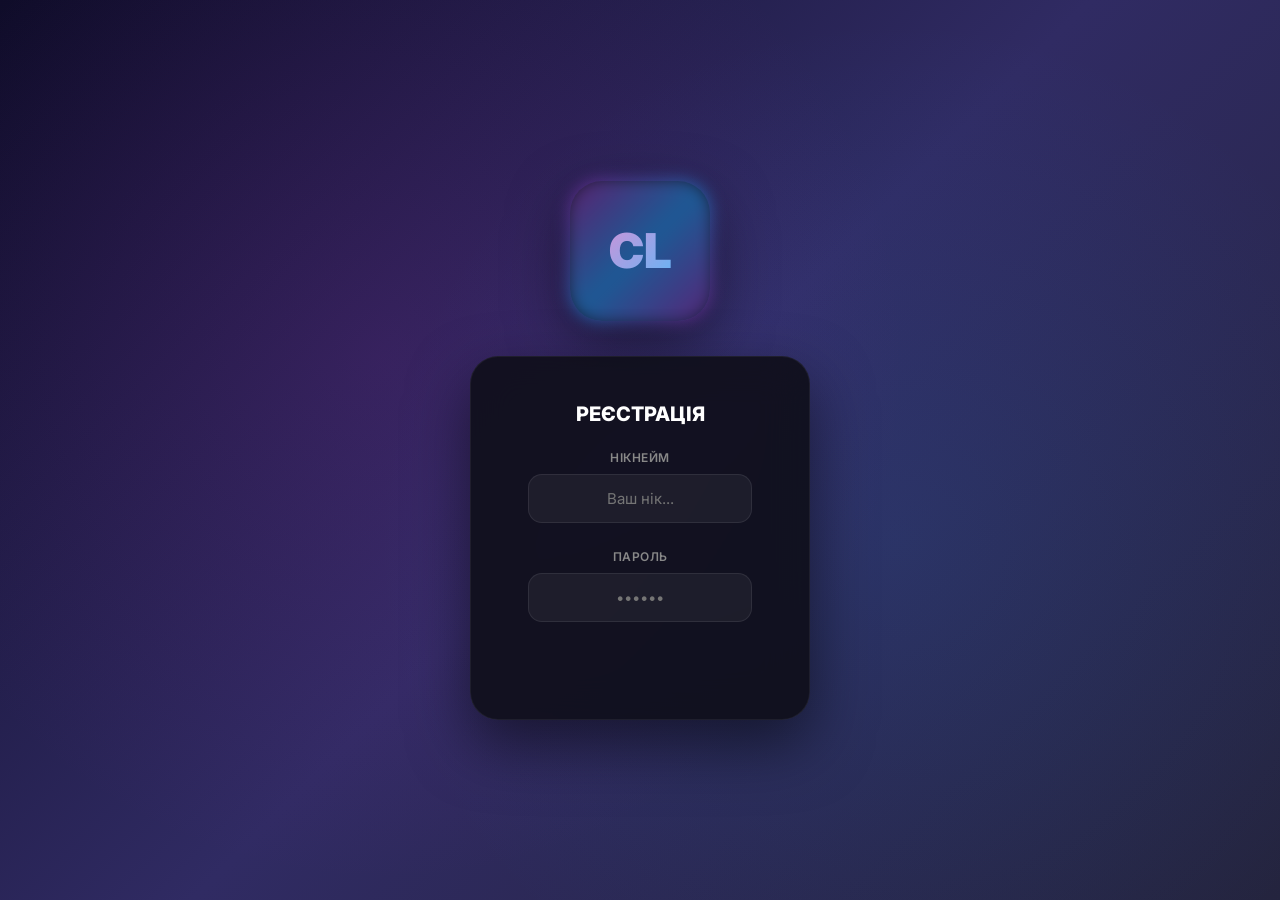
==== index.html @ ac78f421 "1.3.4" ====
<!DOCTYPE html>
<html lang="uk">
<head>
    <meta charset="UTF-8">
    <title>Container Logistics Inc - Full Edition</title>
    <style>
        @import url('https://fonts.googleapis.com/css2?family=Inter:wght@300;400;500;600;700;800;900&display=swap');
        *{box-sizing:border-box}
        body{margin:0;padding:0;font-family:'Inter','Segoe UI',sans-serif;height:100vh;display:flex;flex-direction:column;background:#08080c;color:white;overflow:hidden;user-select:none}
        .bg-layer{position:absolute;top:0;left:0;width:100%;height:100%;background:linear-gradient(rgba(0,0,0,.82),rgba(0,0,0,.88)),url('https://images.unsplash.com/photo-1578575437130-527eed3abbec?w=1920');background-size:cover;background-position:center;z-index:-1;transition:opacity .5s}
        .hidden{display:none!important}

        .login-wrapper{position:absolute;top:0;left:0;width:100%;height:100%;display:flex;flex-direction:column;align-items:center;justify-content:center;background:linear-gradient(135deg,#0f0c29,#302b63 50%,#24243e);z-index:1000}
        .login-wrapper::before{content:'';position:absolute;top:0;left:0;width:100%;height:100%;background:radial-gradient(circle at 30% 40%,rgba(156,39,176,.15),transparent 50%),radial-gradient(circle at 70% 60%,rgba(33,150,243,.1),transparent 50%)}
        .logo-container{width:140px;height:140px;background:linear-gradient(135deg,#1a1a2e,#16213e);border-radius:32px;display:flex;align-items:center;justify-content:center;margin-bottom:35px;box-shadow:0 20px 60px rgba(0,0,0,.5);position:relative;z-index:1}
        .logo-container::after{content:'';position:absolute;inset:-2px;border-radius:34px;background:linear-gradient(135deg,#9C27B0,#2196F3,#9C27B0);z-index:-1;opacity:.5;filter:blur(8px)}
        .logo-text{font-size:48px;font-weight:900;background:linear-gradient(135deg,#CE93D8,#64B5F6);-webkit-background-clip:text;-webkit-text-fill-color:transparent}
        .login-card{background:rgba(15,15,25,.9);padding:45px;border-radius:28px;width:340px;text-align:center;position:relative;z-index:1;box-shadow:0 25px 60px rgba(0,0,0,.5);border:1px solid rgba(255,255,255,.06);backdrop-filter:blur(20px)}
        .login-card label{font-size:12px;color:#888;letter-spacing:.5px;font-weight:600;text-transform:uppercase}
        .login-card input{width:90%;padding:14px 18px;margin:8px 0 22px 0;border-radius:14px;border:1px solid rgba(255,255,255,.08);text-align:center;font-size:15px;background:rgba(255,255,255,.05);color:white;transition:.3s;font-family:'Inter'}
        .login-card input:focus{outline:none;border-color:#9C27B0;background:rgba(156,39,176,.05)}
        .login-error{color:#EF5350;font-size:12px;min-height:20px;margin-bottom:10px;font-weight:500}
        .login-mode-toggle{color:#888;font-size:12px;margin-top:15px;cursor:pointer;transition:.3s}
        .login-mode-toggle:hover{color:#CE93D8}
        .btn{padding:14px 35px;border-radius:14px;border:none;font-size:15px;font-weight:700;cursor:pointer;transition:.3s;color:white;font-family:'Inter';letter-spacing:.5px}
        .btn-green{background:linear-gradient(135deg,#4CAF50,#2E7D32);box-shadow:0 8px 25px rgba(76,175,80,.3)}
        .btn-green:hover{transform:translateY(-2px);box-shadow:0 12px 35px rgba(76,175,80,.4)}
        .btn-purple{background:linear-gradient(135deg,#9C27B0,#7B1FA2);box-shadow:0 8px 25px rgba(156,39,176,.3)}
        .btn-purple:hover{transform:translateY(-2px)}

        #game-ui{display:none;width:100%;height:100%;flex-direction:column;position:relative;z-index:10}
        .header-stats{height:72px;display:flex;justify-content:space-between;align-items:center;padding:0 35px;background:rgba(10,10,18,.98);border-bottom:1px solid rgba(255,255,255,.06);box-shadow:0 4px 30px rgba(0,0,0,.4);flex-shrink:0;backdrop-filter:blur(20px)}
        .user-info{display:flex;align-items:center;gap:15px}
        .user-avatar-mini{width:40px;height:40px;border-radius:12px;background:linear-gradient(135deg,#9C27B0,#7B1FA2);display:flex;align-items:center;justify-content:center;font-size:18px;font-weight:800;border:2px solid rgba(156,39,176,.3);overflow:hidden}
        .user-avatar-mini img{width:100%;height:100%;object-fit:cover}
        .user-details{display:flex;flex-direction:column}
        .user-name{font-size:16px;font-weight:700;letter-spacing:.3px}
        .user-meta{font-size:11px;color:#666;display:flex;gap:10px;margin-top:2px}
        .user-meta span{display:flex;align-items:center;gap:3px}
        .balance-box{display:flex;align-items:center;gap:20px}
        .income-badge{background:rgba(76,175,80,.1);border:1px solid rgba(76,175,80,.2);padding:6px 14px;border-radius:10px;font-size:12px;color:#4CAF50;font-weight:600}
        .balance-main{text-align:right}
        .balance-amount{font-size:24px;font-weight:800;background:linear-gradient(135deg,#CE93D8,#9C27B0);-webkit-background-clip:text;-webkit-text-fill-color:transparent}
        .balance-sub{font-size:10px;color:#555;margin-top:2px;letter-spacing:.5px}

        .nav-tabs{display:flex;justify-content:center;gap:8px;padding:12px 20px;flex-shrink:0;background:rgba(10,10,18,.6);border-bottom:1px solid rgba(255,255,255,.03)}
        .nav-btn{background:rgba(255,255,255,.03);padding:10px 28px;border-radius:12px;cursor:pointer;transition:.3s;border:1px solid rgba(255,255,255,.04);color:#666;font-size:13px;font-weight:600;letter-spacing:.3px}
        .nav-btn:hover{background:rgba(255,255,255,.06);color:#aaa;border-color:rgba(255,255,255,.08)}
        .nav-btn.active{background:linear-gradient(135deg,rgba(156,39,176,.2),rgba(156,39,176,.1));color:#CE93D8;border-color:rgba(156,39,176,.3);box-shadow:0 0 20px rgba(156,39,176,.1)}

        .tab-content{flex:1;display:none;flex-direction:column;align-items:center;overflow-y:auto;padding-bottom:30px;width:100%}
        .tab-content.active{display:flex!important}
        .tab-content::-webkit-scrollbar{width:5px}
        .tab-content::-webkit-scrollbar-thumb{background:rgba(255,255,255,.1);border-radius:3px}

        /* ROULETTE */
        .roulette-section{display:flex;flex-direction:column;align-items:center;margin:20px 0 15px 0;width:100%}
        .roulette-frame{position:relative;width:920px}
        .roulette-pointer{position:absolute;top:-3px;left:50%;transform:translateX(-50%);z-index:30;filter:drop-shadow(0 4px 12px rgba(156,39,176,.5))}
        .roulette-viewport{width:920px;height:260px;background:linear-gradient(180deg,#0a0a12,#12121c 50%,#0a0a12);border:2px solid rgba(255,255,255,.06);border-radius:20px;position:relative;overflow:hidden;box-shadow:inset 0 0 100px rgba(0,0,0,.8),0 15px 50px rgba(0,0,0,.4)}
        .roulette-viewport::before,.roulette-viewport::after{content:'';position:absolute;top:0;bottom:0;width:140px;z-index:15;pointer-events:none}
        .roulette-viewport::before{left:0;background:linear-gradient(to right,#0a0a12,transparent)}
        .roulette-viewport::after{right:0;background:linear-gradient(to left,#0a0a12,transparent)}
        .roulette-center-line{position:absolute;left:50%;top:0;bottom:0;width:2px;background:linear-gradient(180deg,transparent,rgba(156,39,176,.5) 20%,rgba(156,39,176,.5) 80%,transparent);z-index:12;transform:translateX(-50%)}
        .roulette-track{display:flex;height:100%;align-items:center;position:absolute;left:0;will-change:transform}

        .car-card{width:180px;height:220px;margin:0 6px;border-radius:14px;display:flex;flex-direction:column;align-items:center;justify-content:space-between;flex-shrink:0;padding:12px;position:relative;overflow:hidden}
        .car-card.rarity-yellow{background:linear-gradient(180deg,#1e1c14,#14130e);border:1.5px solid rgba(255,215,0,.2)}
        .car-card.rarity-green{background:linear-gradient(180deg,#141e14,#0e140e);border:1.5px solid rgba(76,175,80,.2)}
        .car-card.rarity-blue{background:linear-gradient(180deg,#14141e,#0e0e1a);border:1.5px solid rgba(33,150,243,.2)}
        .car-card.rarity-red{background:linear-gradient(180deg,#1e1414,#1a0e0e);border:1.5px solid rgba(244,67,54,.2)}
        .car-card::before{content:'';position:absolute;top:0;left:0;right:0;height:2px}
        .car-card.rarity-yellow::before{background:linear-gradient(to right,transparent,#FFD700,transparent)}
        .car-card.rarity-green::before{background:linear-gradient(to right,transparent,#4CAF50,transparent)}
        .car-card.rarity-blue::before{background:linear-gradient(to right,transparent,#2196F3,transparent)}
        .car-card.rarity-red::before{background:linear-gradient(to right,transparent,#F44336,transparent)}
        .car-card img{width:100%;height:110px;object-fit:cover;border-radius:10px;background:#000;position:relative;z-index:2}
        .car-name{font-size:12px;font-weight:600;margin-top:6px;color:#bbb;text-align:center;z-index:2;line-height:1.2}
        .car-rarity-label{font-size:9px;text-transform:uppercase;letter-spacing:2px;font-weight:700;z-index:2}
        .car-rarity-label.yellow{color:#FFD700}.car-rarity-label.green{color:#4CAF50}.car-rarity-label.blue{color:#2196F3}.car-rarity-label.red{color:#F44336}
        .car-price{font-size:15px;font-weight:700;z-index:2}
        .car-price.yellow{color:#FFD700}.car-price.green{color:#4CAF50}.car-price.blue{color:#2196F3}.car-price.red{color:#F44336}
        @keyframes winPulse{0%,100%{box-shadow:0 0 0 rgba(156,39,176,0)}50%{box-shadow:0 0 50px rgba(156,39,176,.5)}}
        @keyframes winScale{0%,100%{transform:scale(1)}50%{transform:scale(1.06)}}
        .car-card.winner{animation:winPulse 1s ease infinite,winScale 1s ease infinite;z-index:20}
        #win-message{font-size:20px;font-weight:700;height:35px;margin-top:15px;text-align:center;letter-spacing:.3px}
        @keyframes winText{0%{opacity:0;transform:translateY(10px) scale(.9)}100%{opacity:1;transform:translateY(0) scale(1)}}
        .win-animated{animation:winText .5s ease forwards}

        .container-grid{display:grid;grid-template-columns:repeat(4,1fr);gap:16px;max-width:900px;padding:0 20px}
        .container-item{background:rgba(20,20,28,.8);padding:20px 15px;border-radius:16px;text-align:center;cursor:pointer;transition:.3s;position:relative;border:1px solid rgba(255,255,255,.04)}
        .container-item:hover{transform:translateY(-5px);background:rgba(30,30,40,.9);border-color:rgba(255,255,255,.08);box-shadow:0 15px 40px rgba(0,0,0,.3)}
        .container-item .c-icon{font-size:44px;margin-bottom:8px}
        .container-item .c-tier{font-size:13px;font-weight:700;letter-spacing:1px}
        .container-price{font-size:17px;font-weight:800;color:#CE93D8;margin-top:8px}
        .locked-overlay{position:absolute;top:0;left:0;width:100%;height:100%;background:rgba(0,0,0,.75);border-radius:16px;backdrop-filter:blur(3px);display:flex;flex-direction:column;align-items:center;justify-content:center;color:#888;font-size:11px;gap:5px;font-weight:600;text-align:center;padding:10px}

        /* MONOPOLY */
        #tab-monopoly{background:linear-gradient(180deg,#08080c,#0a0a10);padding-top:25px}
        .monopoly-header{text-align:center;margin-bottom:25px}
        .monopoly-header h1{font-size:32px;margin:0;font-weight:900;background:linear-gradient(135deg,#FFD700,#FFA726,#FF7043);-webkit-background-clip:text;-webkit-text-fill-color:transparent}
        .monopoly-header p{color:#555;font-size:13px;margin-top:5px}
        .monopoly-tabs{display:flex;gap:10px;margin-bottom:25px;justify-content:center}
        .monopoly-tab-btn{padding:11px 30px;border-radius:12px;border:1px solid rgba(255,255,255,.06);background:rgba(255,255,255,.03);color:#666;font-size:14px;font-weight:600;cursor:pointer;transition:.3s}
        .monopoly-tab-btn:hover{border-color:rgba(156,39,176,.3);color:#aaa}
        .monopoly-tab-btn.active{background:linear-gradient(135deg,rgba(156,39,176,.15),rgba(156,39,176,.08));border-color:rgba(156,39,176,.3);color:#CE93D8}
        .monopoly-section{display:none;width:100%;max-width:1100px}
        .monopoly-section.active{display:block}
        .my-biz-empty{text-align:center;padding:60px 20px;color:#444}
        .my-biz-empty-icon{font-size:70px;margin-bottom:15px;opacity:.2}
        .biz-total-income{text-align:center;background:rgba(76,175,80,.06);border:1px solid rgba(76,175,80,.12);border-radius:14px;padding:14px;margin:0 auto 20px auto;max-width:450px}
        .biz-total-income-label{font-size:11px;color:#666;margin-bottom:4px;letter-spacing:.5px}
        .biz-total-income-value{font-size:22px;font-weight:800;color:#4CAF50}
        .my-biz-grid{display:grid;grid-template-columns:repeat(auto-fill,minmax(300px,1fr));gap:16px;padding:0 20px}
        .my-biz-card{background:rgba(18,18,26,.8);border:1px solid rgba(255,255,255,.05);border-radius:18px;overflow:hidden;cursor:pointer;transition:.3s}
        .my-biz-card:hover{border-color:rgba(156,39,176,.25);transform:translateY(-3px)}
        .my-biz-card-header{display:flex;align-items:center;gap:14px;padding:18px;border-bottom:1px solid rgba(255,255,255,.04)}
        .my-biz-avatar{width:52px;height:52px;border-radius:14px;display:flex;align-items:center;justify-content:center;font-size:26px;flex-shrink:0}
        .my-biz-name{font-size:16px;font-weight:700}
        .my-biz-category{font-size:11px;color:#666;margin-top:2px}
        .my-biz-card-body{padding:14px 18px}
        .my-biz-stat-row{display:flex;justify-content:space-between;margin-bottom:7px;font-size:12px}
        .my-biz-stat-label{color:#555}
        .my-biz-stat-value{color:#4CAF50;font-weight:600}
        .my-biz-stat-value.gold{color:#FFD700}
        .my-biz-income-bar{width:100%;height:3px;background:rgba(255,255,255,.04);border-radius:2px;margin-top:10px;overflow:hidden}
        .my-biz-income-fill{height:100%;background:linear-gradient(to right,#4CAF50,#81C784);border-radius:2px;transition:width 1s linear;width:0%}
        .biz-catalog-grid{display:grid;grid-template-columns:repeat(3,1fr);gap:16px;padding:0 20px}
        .biz-catalog-card{background:rgba(18,18,26,.8);border:1px solid rgba(255,255,255,.05);border-radius:18px;padding:22px;text-align:center;transition:.3s;position:relative;overflow:hidden}
        .biz-catalog-card:hover{border-color:rgba(255,255,255,.1);transform:translateY(-3px)}
        .biz-catalog-card.locked{opacity:.45}
        .biz-catalog-icon{font-size:44px;margin-bottom:12px}
        .biz-catalog-name{font-size:18px;font-weight:700;margin-bottom:4px}
        .biz-catalog-desc{font-size:11px;color:#666;margin-bottom:14px;min-height:30px}
        .biz-catalog-stats{background:rgba(0,0,0,.25);border-radius:12px;padding:10px;margin-bottom:14px}
        .biz-catalog-stat{display:flex;justify-content:space-between;font-size:12px;margin-bottom:4px}
        .biz-catalog-stat:last-child{margin-bottom:0}
        .biz-catalog-stat-label{color:#555}
        .biz-catalog-stat-value{color:#4CAF50;font-weight:600}
        .biz-catalog-stat-value.req{color:#FFD700}
        .biz-catalog-buy-btn{width:100%;padding:11px;border-radius:12px;border:none;font-size:14px;font-weight:700;cursor:pointer;background:linear-gradient(135deg,rgba(156,39,176,.8),rgba(123,31,162,.8));color:white;transition:.3s;font-family:'Inter'}
        .biz-catalog-buy-btn:hover{box-shadow:0 8px 25px rgba(156,39,176,.3)}
        .biz-catalog-buy-btn:disabled{background:rgba(255,255,255,.05);color:#555;cursor:not-allowed;box-shadow:none}
        .biz-catalog-badge{position:absolute;top:14px;right:14px;padding:3px 9px;border-radius:7px;font-size:10px;font-weight:700}
        .biz-catalog-badge.lock{background:rgba(244,67,54,.15);color:#EF5350}
        .biz-catalog-badge.owned{background:rgba(76,175,80,.15);color:#66BB6A}
        .biz-catalog-lvl-badge{position:absolute;top:14px;left:14px;background:rgba(156,39,176,.15);color:#CE93D8;padding:3px 9px;border-radius:7px;font-size:10px;font-weight:700}

        /* MODALS */
        .modal-overlay{position:fixed;top:0;left:0;width:100%;height:100%;background:rgba(0,0,0,.88);z-index:9998;display:none;justify-content:center;align-items:center;backdrop-filter:blur(12px)}
        .modal-overlay.open{display:flex!important}
        .modal-panel{background:#111118;width:550px;max-height:88vh;border-radius:24px;border:1px solid rgba(255,255,255,.06);overflow-y:auto;box-shadow:0 30px 80px rgba(0,0,0,.6);animation:slideIn .3s ease}
        @keyframes slideIn{from{transform:translateY(30px) scale(.96);opacity:0}to{transform:translateY(0) scale(1);opacity:1}}
        .modal-banner{height:110px;display:flex;align-items:center;justify-content:center;position:relative;overflow:hidden}
        .modal-banner-icon{font-size:50px;position:relative;z-index:2}
        .modal-close{position:absolute;top:14px;right:14px;width:34px;height:34px;background:rgba(255,255,255,.08);border:none;border-radius:10px;color:#888;font-size:16px;cursor:pointer;z-index:3;display:flex;align-items:center;justify-content:center;transition:.2s}
        .modal-close:hover{background:#EF5350;color:white}
        .modal-body{padding:22px 28px}
        .modal-title{font-size:24px;font-weight:800;margin-bottom:4px}
        .modal-subtitle{font-size:12px;color:#666;margin-bottom:18px}
        .modal-divider{height:1px;background:rgba(255,255,255,.04);margin:18px 0}
        .modal-stats-grid{display:grid;grid-template-columns:1fr 1fr;gap:10px;margin-bottom:18px}
        .modal-stat{background:rgba(255,255,255,.03);padding:14px;border-radius:12px;text-align:center}
        .modal-stat-label{font-size:10px;color:#555;text-transform:uppercase;letter-spacing:1px;margin-bottom:4px}
        .modal-stat-value{font-size:18px;font-weight:800}
        .modal-stat-value.green{color:#4CAF50}
        .modal-stat-value.gold{color:#FFD700}
        .modal-upgrade-title{font-size:13px;color:#777;margin-bottom:10px;font-weight:700}
        .modal-upgrade-btn{width:100%;padding:12px 14px;border-radius:11px;border:1px solid rgba(255,255,255,.05);background:rgba(255,255,255,.03);color:white;font-size:13px;cursor:pointer;transition:.2s;margin-bottom:8px;display:flex;justify-content:space-between;align-items:center;font-family:'Inter'}
        .modal-upgrade-btn:hover{background:rgba(255,255,255,.06);border-color:rgba(76,175,80,.3)}
        .modal-upgrade-btn:disabled{opacity:.35;cursor:not-allowed}
        .modal-upgrade-btn:disabled:hover{background:rgba(255,255,255,.03);border-color:rgba(255,255,255,.05)}
        .upgrade-label{display:flex;align-items:center;gap:8px;font-weight:500}
        .upgrade-price{color:#4CAF50;font-weight:700}
        .modal-action-btn{width:100%;padding:14px;border-radius:13px;border:none;font-size:16px;font-weight:700;cursor:pointer;transition:.3s;margin-top:12px;font-family:'Inter'}
        .modal-action-btn:hover{transform:scale(1.02)}
        .modal-action-btn:disabled{background:rgba(255,255,255,.05)!important;color:#444;cursor:not-allowed;transform:none}
        .modal-action-btn.green{background:linear-gradient(135deg,#4CAF50,#2E7D32);color:white}
        .modal-action-btn.red{background:rgba(244,67,54,.1);color:#EF5350;border:1px solid rgba(244,67,54,.15);margin-top:8px;font-size:13px;padding:11px}

        /* CITY */
        #tab-city{background:#050508;padding:0;overflow:hidden;position:relative}
        .city-hud{position:absolute;top:0;left:0;right:0;z-index:100;background:linear-gradient(180deg,rgba(5,5,8,.95),rgba(5,5,8,.7) 70%,transparent);padding:14px 25px 35px 25px;display:flex;justify-content:space-between;align-items:flex-start;pointer-events:none}
        .city-hud>*{pointer-events:auto}
        .city-hud-left h2{margin:0;font-size:20px;font-weight:800}
        .city-hud-left h2 span{background:linear-gradient(135deg,#FFD700,#FFA726);-webkit-background-clip:text;-webkit-text-fill-color:transparent}
        .city-hud-left p{margin:3px 0 0 0;font-size:11px;color:#555}
        .city-hud-right{display:flex;gap:10px}
        .city-hud-stat{background:rgba(255,255,255,.05);padding:8px 14px;border-radius:10px;text-align:center;min-width:75px;border:1px solid rgba(255,255,255,.04)}
        .city-hud-stat-label{font-size:9px;color:#666;font-weight:600;letter-spacing:.5px}
        .city-hud-stat-value{font-size:15px;font-weight:800;margin-top:2px}
        .city-hud-stat-value.pop{color:#42A5F5}
        .city-hud-stat-value.happy{color:#FFD700}
        .city-hud-stat-value.tax{color:#4CAF50}
        .city-hud-stat-value.stars{color:#FFA726}

        .city-map-wrapper{width:100%;height:100%;overflow:auto;cursor:grab;position:relative}
        .city-map-wrapper:active{cursor:grabbing}
        .city-map{width:3200px;height:2400px;position:relative;background:#1a3d12;background-image:radial-gradient(circle at 20% 30%,rgba(30,80,20,.5),transparent 40%),radial-gradient(circle at 70% 60%,rgba(20,60,15,.4),transparent 35%),linear-gradient(rgba(255,255,255,.015) 1px,transparent 1px),linear-gradient(90deg,rgba(255,255,255,.015) 1px,transparent 1px);background-size:100%,100%,50px 50px,50px 50px}

        .road-h{position:absolute;background:#2a2a2a;border-top:1px dashed rgba(255,200,0,.3);border-bottom:1px dashed rgba(255,200,0,.3)}
        .road-v{position:absolute;background:#2a2a2a;border-left:1px dashed rgba(255,200,0,.3);border-right:1px dashed rgba(255,200,0,.3)}
        .water{position:absolute;background:linear-gradient(135deg,#0D47A1,#1565C0,#1976D2);border-radius:15px;opacity:.7;animation:waterA 5s ease-in-out infinite}
        @keyframes waterA{0%,100%{opacity:.6}50%{opacity:.8}}
        .park{position:absolute;background:linear-gradient(135deg,#1B5E20,#2E7D32);border-radius:12px;border:1px solid rgba(56,142,60,.3);display:flex;align-items:center;justify-content:center;font-size:28px}
        .quarter{position:absolute;border:2px dashed rgba(255,255,255,.08);border-radius:20px;pointer-events:none}
        .quarter-label{position:absolute;top:8px;left:12px;font-size:10px;font-weight:700;color:rgba(255,255,255,.15);letter-spacing:1px;text-transform:uppercase}

        .building{position:absolute;border-radius:8px;cursor:pointer;transition:.25s;display:flex;flex-direction:column;align-items:center;justify-content:center;box-shadow:0 4px 20px rgba(0,0,0,.5);overflow:hidden}
        .building:hover{transform:scale(1.1);z-index:50;filter:brightness(1.25)}
        .building-icon{font-size:24px;z-index:2;filter:drop-shadow(0 2px 4px rgba(0,0,0,.5))}
        .building-name{font-size:7px;color:rgba(255,255,255,.9);text-align:center;margin-top:1px;z-index:2;text-shadow:0 1px 4px rgba(0,0,0,.9);font-weight:600;max-width:90%;overflow:hidden}
        .building-status{position:absolute;top:3px;right:3px;width:8px;height:8px;border-radius:50%;z-index:3}
        .building-status.owned{background:#4CAF50;box-shadow:0 0 8px #4CAF50}
        .building-status.rented{background:#FFA726;box-shadow:0 0 8px #FFA726}
        .building-status.available{background:#555}
        .building-status.locked{background:#EF5350}
        .building-level-badge{position:absolute;bottom:2px;right:2px;background:rgba(0,0,0,.7);color:#FFD700;font-size:7px;padding:1px 4px;border-radius:3px;z-index:3;font-weight:700}
        .building-income-float{position:absolute;top:-4px;left:50%;transform:translateX(-50%);color:#4CAF50;font-size:8px;font-weight:800;z-index:3;animation:floatUp 2.5s ease-in-out infinite}
        @keyframes floatUp{0%,100%{opacity:.4;transform:translateX(-50%) translateY(0)}50%{opacity:1;transform:translateX(-50%) translateY(-10px)}}

        .b-residential{background:linear-gradient(180deg,#3F51B5,#303F9F);border:1.5px solid rgba(63,81,181,.4)}
        .b-commercial{background:linear-gradient(180deg,#E64A19,#BF360C);border:1.5px solid rgba(230,74,25,.4)}
        .b-industrial{background:linear-gradient(180deg,#546E7A,#37474F);border:1.5px solid rgba(84,110,122,.4)}
        .b-entertainment{background:linear-gradient(180deg,#8E24AA,#6A1B9A);border:1.5px solid rgba(142,36,170,.4)}
        .b-government{background:linear-gradient(180deg,#00897B,#00695C);border:1.5px solid rgba(0,137,123,.4)}
        .b-special{background:linear-gradient(180deg,#F57C00,#E65100);border:1.5px solid rgba(245,124,0,.4)}
        .b-education{background:linear-gradient(180deg,#1E88E5,#1565C0);border:1.5px solid rgba(30,136,229,.4)}
        .b-medical{background:linear-gradient(180deg,#E53935,#C62828);border:1.5px solid rgba(229,57,53,.4)}
        .b-office{background:linear-gradient(180deg,#5C6BC0,#3949AB);border:1.5px solid rgba(92,107,192,.4)}

        .bm-header{padding:22px;display:flex;align-items:center;gap:18px;border-bottom:1px solid rgba(255,255,255,.04);position:relative}
        .bm-header-icon{width:62px;height:62px;border-radius:16px;display:flex;align-items:center;justify-content:center;font-size:32px;flex-shrink:0}
        .bm-header-name{font-size:20px;font-weight:800}
        .bm-header-type{font-size:11px;color:#666;margin-top:2px}
        .bm-header-status{font-size:11px;margin-top:5px;padding:3px 10px;border-radius:7px;display:inline-block;font-weight:600}
        .bm-body{padding:18px 22px}
        .bm-desc{font-size:12px;color:#888;margin-bottom:18px;line-height:1.6}
        .bm-stats{display:grid;grid-template-columns:1fr 1fr 1fr;gap:8px;margin-bottom:18px}
        .bm-stat{background:rgba(255,255,255,.03);padding:11px;border-radius:10px;text-align:center}
        .bm-stat-label{font-size:9px;color:#555;text-transform:uppercase;letter-spacing:1px;font-weight:600}
        .bm-stat-value{font-size:16px;font-weight:800;margin-top:3px}
        .bm-actions{display:flex;flex-direction:column;gap:8px}
        .bm-action-btn{width:100%;padding:13px 16px;border-radius:12px;border:none;font-size:14px;font-weight:700;cursor:pointer;transition:.3s;display:flex;justify-content:space-between;align-items:center;font-family:'Inter'}
        .bm-action-btn:hover{transform:scale(1.02)}
        .bm-action-btn:disabled{opacity:.35;cursor:not-allowed;transform:none}
        .bm-action-btn.buy{background:linear-gradient(135deg,#4CAF50,#2E7D32);color:white}
        .bm-action-btn.rent{background:linear-gradient(135deg,#FF9800,#E65100);color:white}
        .bm-action-btn.upgrade{background:linear-gradient(135deg,#9C27B0,#6A1B9A);color:white}
        .bm-action-btn.sell{background:rgba(244,67,54,.1);color:#EF5350;border:1px solid rgba(244,67,54,.15)}
        .bm-action-btn.collect{background:linear-gradient(135deg,#2196F3,#1565C0);color:white}
        .bm-action-price{font-size:13px;opacity:.9}
        .bm-action-left{display:flex;align-items:center;gap:8px}
        .bm-office-bonus{background:rgba(92,107,192,.1);border:1px solid rgba(92,107,192,.2);border-radius:12px;padding:12px;margin-bottom:15px;text-align:center}
        .bm-office-bonus-label{font-size:10px;color:#7986CB}
        .bm-office-bonus-value{font-size:14px;font-weight:700;color:#9FA8DA;margin-top:3px}

        /* PROFILE */
        #tab-profile{background:linear-gradient(180deg,#08080c,#0a0a10);padding-top:40px}
        .profile-card-new{background:linear-gradient(135deg,#546E7A,#37474F);width:420px;padding:35px;border-radius:24px;display:flex;flex-direction:column;align-items:center;box-shadow:0 15px 50px rgba(0,0,0,.4);margin-bottom:25px;border:1px solid rgba(255,255,255,.05)}
        .avatar-circle{width:110px;height:110px;background:rgba(255,255,255,.1);border-radius:50%;display:flex;align-items:center;justify-content:center;margin-bottom:18px;cursor:pointer;overflow:hidden;border:3px solid rgba(255,255,255,.15);transition:.3s}
        .avatar-circle:hover{transform:scale(1.05);border-color:rgba(255,255,255,.3)}
        .avatar-circle img{width:100%;height:100%;object-fit:cover}
        .avatar-text{color:rgba(255,255,255,.4);font-size:11px;text-align:center;font-weight:600}
        .profile-nick-text{font-size:22px;font-weight:700;margin-bottom:12px}
        .profile-divider{width:100%;height:1px;background:rgba(255,255,255,.15);margin-bottom:12px}
        .profile-lvl-text{font-size:26px;font-weight:900;margin-bottom:8px}
        .profile-xp-container{width:100%;height:8px;background:rgba(0,0,0,.3);border-radius:4px;overflow:hidden}
        .profile-xp-fill{height:100%;width:0%;background:linear-gradient(to right,#c9d060,#a0b030);border-radius:4px;transition:width .5s ease}

        /* Daily reward */
        .daily-reward-card{background:rgba(18,18,26,.8);border:1px solid rgba(255,255,255,.06);border-radius:18px;padding:25px;width:420px;margin-bottom:20px;text-align:center}
        .daily-reward-title{font-size:16px;font-weight:800;margin-bottom:5px;color:#FFD700}
        .daily-reward-sub{font-size:12px;color:#666;margin-bottom:15px}
        .daily-streak{display:flex;gap:8px;justify-content:center;margin-bottom:18px;flex-wrap:wrap}
        .daily-day{width:48px;height:55px;border-radius:10px;background:rgba(255,255,255,.03);border:1px solid rgba(255,255,255,.06);display:flex;flex-direction:column;align-items:center;justify-content:center;font-size:10px;color:#666;transition:.3s}
        .daily-day.claimed{background:rgba(76,175,80,.15);border-color:rgba(76,175,80,.3);color:#4CAF50}
        .daily-day.current{background:rgba(255,215,0,.1);border-color:rgba(255,215,0,.3);color:#FFD700;animation:dailyPulse 2s ease-in-out infinite}
        .daily-day.locked{opacity:.3}
        .daily-day-num{font-size:9px;font-weight:700;letter-spacing:.5px}
        .daily-day-reward{font-size:14px;margin-top:2px}
        .daily-day-amount{font-size:8px;font-weight:700}
        @keyframes dailyPulse{0%,100%{box-shadow:0 0 0 rgba(255,215,0,0)}50%{box-shadow:0 0 15px rgba(255,215,0,.2)}}
        .daily-claim-btn{padding:12px 40px;border-radius:12px;border:none;font-size:15px;font-weight:700;cursor:pointer;transition:.3s;font-family:'Inter'}
        .daily-claim-btn.available{background:linear-gradient(135deg,#FFD700,#FFA000);color:#000;box-shadow:0 8px 25px rgba(255,215,0,.3)}
        .daily-claim-btn.available:hover{transform:translateY(-2px)}
        .daily-claim-btn.claimed-btn{background:rgba(255,255,255,.05);color:#555;cursor:not-allowed}

        /* Time played */
        .time-played-card{background:rgba(18,18,26,.8);border:1px solid rgba(255,255,255,.06);border-radius:18px;padding:20px;width:420px;margin-bottom:20px;text-align:center}
        .time-played-label{font-size:11px;color:#666;margin-bottom:5px;font-weight:600;letter-spacing:.5px}
        .time-played-value{font-size:28px;font-weight:900;background:linear-gradient(135deg,#42A5F5,#1E88E5);-webkit-background-clip:text;-webkit-text-fill-color:transparent}
        .time-played-session{font-size:11px;color:#555;margin-top:5px}

        .profile-stats-grid{display:grid;grid-template-columns:1fr 1fr 1fr;gap:12px;width:650px}
        .stat-box{background:rgba(18,18,26,.8);padding:18px;border-radius:14px;border:1px solid rgba(255,255,255,.04);text-align:center}
        .stat-title{color:#555;font-size:11px;margin-bottom:5px;font-weight:600;letter-spacing:.5px}
        .stat-value{font-size:18px;font-weight:800}
        .val-green{color:#4CAF50}.val-red{color:#EF5350}.val-gold{color:#FFD700}
        .settings-btn-profile{margin-top:25px;background:rgba(255,255,255,.04);border:1px solid rgba(255,255,255,.06);color:#666;padding:11px 35px;border-radius:12px;font-size:14px;cursor:pointer;transition:.3s;display:flex;align-items:center;gap:8px;font-weight:600}
        .settings-btn-profile:hover{background:rgba(255,255,255,.08);color:#aaa;border-color:rgba(156,39,176,.3)}

        /* SETTINGS */
        .settings-overlay{position:fixed;top:0;left:0;width:100%;height:100%;background:rgba(0,0,0,.88);z-index:9999;display:none;justify-content:center;align-items:center;backdrop-filter:blur(12px)}
        .settings-overlay.open{display:flex!important}
        .settings-panel{background:#111118;width:440px;max-height:80vh;border-radius:24px;border:1px solid rgba(255,255,255,.06);display:flex;flex-direction:column;overflow:hidden;animation:slideIn .3s ease}
        .settings-header{display:flex;justify-content:space-between;align-items:center;padding:22px 25px;border-bottom:1px solid rgba(255,255,255,.04)}
        .settings-header h2{margin:0;font-size:20px;font-weight:800}
        .settings-close{width:34px;height:34px;background:rgba(255,255,255,.06);border:none;border-radius:10px;color:#888;font-size:16px;cursor:pointer;display:flex;align-items:center;justify-content:center}
        .settings-close:hover{background:#EF5350;color:white}
        .settings-body{padding:22px 25px;overflow-y:auto;flex:1}
        .settings-section{margin-bottom:22px}
        .settings-section-title{font-size:11px;color:#555;text-transform:uppercase;letter-spacing:1px;margin-bottom:10px;font-weight:700}
        .settings-row{display:flex;justify-content:space-between;align-items:center;padding:12px 16px;background:rgba(255,255,255,.03);border-radius:11px;margin-bottom:6px}
        .settings-row-label{font-size:14px;color:#ccc;font-weight:500}
        .toggle-switch{position:relative;width:44px;height:24px;background:rgba(255,255,255,.1);border-radius:12px;cursor:pointer;transition:.3s}
        .toggle-switch.active{background:#9C27B0}
        .toggle-switch::after{content:'';position:absolute;top:3px;left:3px;width:18px;height:18px;background:white;border-radius:50%;transition:.3s}
        .toggle-switch.active::after{left:23px}
        .settings-action-btn{width:100%;padding:11px;border-radius:11px;border:none;font-size:14px;font-weight:700;cursor:pointer;margin-bottom:6px;font-family:'Inter'}
        .btn-reset{background:rgba(244,67,54,.1);color:#EF5350;border:1px solid rgba(244,67,54,.15)}
        .btn-logout-s{background:rgba(255,255,255,.04);color:#888;border:1px solid rgba(255,255,255,.06)}
        .dev-mode-trigger{margin-top:25px;padding-top:18px;border-top:1px solid rgba(255,255,255,.04);text-align:center}
        .dev-mode-btn{background:none;border:none;color:#333;font-size:10px;cursor:pointer;font-family:'Inter'}
        .dev-overlay{position:fixed;top:0;left:0;width:100%;height:100%;background:rgba(0,0,0,.92);z-index:10001;display:none;justify-content:center;align-items:center}
        .dev-overlay.open{display:flex!important}
        .dev-password-card{background:#0e0e14;padding:35px;border-radius:20px;border:1px solid rgba(244,67,54,.2);text-align:center;width:300px}
        .dev-password-card h3{color:#EF5350;font-weight:800}
        .dev-password-card p{color:#555;font-size:11px;margin-bottom:18px}
        .dev-password-card input{width:80%;padding:12px;border-radius:10px;border:1px solid rgba(255,255,255,.06);background:rgba(255,255,255,.03);color:white;font-size:16px;letter-spacing:5px;margin-bottom:12px;font-family:'Inter'}
        .dev-enter-btn{background:linear-gradient(135deg,#EF5350,#C62828);color:white;border:none;padding:10px 35px;border-radius:10px;font-weight:700;cursor:pointer;margin-right:8px;font-family:'Inter'}
        .dev-cancel-btn{background:rgba(255,255,255,.05);color:#888;border:none;padding:10px 25px;border-radius:10px;cursor:pointer;font-family:'Inter'}
        .dev-error{color:#EF5350;font-size:11px;margin-top:8px;height:16px}
        .dev-console-panel{background:#0a0a0e;width:460px;border-radius:20px;border:1px solid rgba(244,67,54,.2);overflow:hidden;animation:slideIn .3s ease}
        .dev-console-header{background:linear-gradient(135deg,#EF5350,#C62828);padding:18px 22px;display:flex;justify-content:space-between;align-items:center}
        .dev-console-header h2{margin:0;font-size:16px;font-weight:800}
        .dev-console-body{padding:22px}
        .dev-console-section{margin-bottom:18px}
        .dev-console-section-title{font-size:10px;color:#EF5350;text-transform:uppercase;letter-spacing:2px;margin-bottom:10px;font-weight:700}
        .dev-btn{width:100%;padding:12px;border-radius:11px;border:1px solid rgba(255,255,255,.05);background:rgba(255,255,255,.03);color:white;font-size:13px;font-weight:700;cursor:pointer;margin-bottom:6px;font-family:'Inter';display:flex;align-items:center;gap:8px;justify-content:center}
        .dev-btn:hover{background:rgba(255,255,255,.06)}
        .dev-input-row{display:flex;gap:8px;margin-bottom:6px}
        .dev-input-row input{flex:1;padding:11px;border-radius:10px;border:1px solid rgba(255,255,255,.06);background:rgba(255,255,255,.03);color:white;font-size:13px;margin:0;font-family:'Inter'}
        .dev-input-row button{padding:11px 18px;border-radius:10px;border:none;background:#4CAF50;color:white;font-weight:700;cursor:pointer;font-family:'Inter'}
        .dev-status{text-align:center;color:#4CAF50;font-size:12px;height:18px;margin-top:5px}
        .dev-footer{padding:12px 22px;border-top:1px solid rgba(255,255,255,.04);text-align:center}
        .dev-footer-text{color:#333;font-size:9px}

        .toast-container{position:fixed;top:90px;right:20px;z-index:9997;display:flex;flex-direction:column;gap:8px}
        .toast{background:rgba(15,15,22,.95);border:1px solid rgba(255,255,255,.06);border-radius:14px;padding:14px 18px;min-width:260px;max-width:350px;box-shadow:0 12px 40px rgba(0,0,0,.5);animation:toastIn .3s ease,toastOut .3s ease 2.7s forwards;display:flex;align-items:center;gap:10px}
        .toast-icon{font-size:22px;flex-shrink:0}
        .toast-text{font-size:13px;color:#ccc;font-weight:500;line-height:1.3}
        .toast-text strong{color:#4CAF50;font-weight:700}
        @keyframes toastIn{from{transform:translateX(80px);opacity:0}to{transform:translateX(0);opacity:1}}
        @keyframes toastOut{from{opacity:1}to{opacity:0;transform:translateX(40px)}}
    </style>
</head>
<body>
    <div class="bg-layer" id="main-bg"></div>
    <div class="toast-container" id="toast-container"></div>

    <div class="login-wrapper" id="login-screen">
        <div class="logo-container"><div class="logo-text">CL</div></div>
        <div class="login-card">
            <div id="login-title" style="font-size:20px;font-weight:800;margin-bottom:20px">ВХІД</div>
            <label>НІКНЕЙМ</label><input type="text" id="nickname" autocomplete="off" placeholder="Ваш нік...">
            <label>ПАРОЛЬ</label><input type="password" id="password" autocomplete="off" placeholder="••••••">
            <div class="login-error" id="login-error"></div>
            <button class="btn btn-green" id="login-btn" style="display:none" onclick="doLogin()">Увійти</button>
            <button class="btn btn-purple" id="register-btn" style="display:none" onclick="doRegister()">Зареєструватися</button>
            <div class="login-mode-toggle" id="login-toggle" onclick="toggleLoginMode()"></div>
        </div>
    </div>

    <div class="settings-overlay" id="settings-overlay"><div class="settings-panel">
        <div class="settings-header"><h2>⚙️ Налаштування</h2><button class="settings-close" onclick="closeSettings()">✕</button></div>
        <div class="settings-body">
            <div class="settings-section"><div class="settings-section-title">Звук</div>
                <div class="settings-row"><div class="settings-row-label">🔊 Звуки</div><div class="toggle-switch active" onclick="this.classList.toggle('active')"></div></div>
            </div>
            <div class="settings-section"><div class="settings-section-title">Акаунт</div>
                <button class="settings-action-btn btn-reset" onclick="if(confirm('Скинути прогрес? Акаунт залишиться.')){resetProgress()}">🗑️ Скинути прогрес</button>
                <button class="settings-action-btn btn-logout-s" onclick="logoutAcc()">🚪 Вийти з акаунту</button>
            </div>
            <div class="dev-mode-trigger"><button class="dev-mode-btn" onclick="closeSettings();$('dev-auth').classList.add('open');$('dev-pw').value='';$('dev-err').innerText='';setTimeout(()=>$('dev-pw').focus(),100)">Developer Mode</button></div>
        </div>
    </div></div>
    <div class="dev-overlay" id="dev-auth"><div class="dev-password-card"><h3>🔐</h3><p>Developer Access</p><input type="password" id="dev-pw" maxlength="10" placeholder="••••"><div class="dev-error" id="dev-err"></div><div style="margin-top:12px"><button class="dev-enter-btn" onclick="chkDev()">Enter</button><button class="dev-cancel-btn" onclick="$('dev-auth').classList.remove('open')">✕</button></div></div></div>
    <div class="dev-overlay" id="dev-con"><div class="dev-console-panel">
        <div class="dev-console-header"><h2>🛠️ Dev Console</h2><button class="settings-close" onclick="$('dev-con').classList.remove('open')">✕</button></div>
        <div class="dev-console-body">
            <div class="dev-console-section"><div class="dev-console-section-title">💰 Balance</div>
                <div class="dev-input-row"><input type="number" id="dev-money" placeholder="LGX"><button onclick="let a=parseInt($('dev-money').value);if(a>0){P.balance+=a;save();dS('✅ +'+a)}">Add</button></div>
                <button class="dev-btn" onclick="P.balance+=999999999;save();dS('✅ +999M')">💎 +999,999,999</button>
            </div>
            <div class="dev-console-section"><div class="dev-console-section-title">⭐ Level</div>
                <button class="dev-btn" onclick="P.level=99;P.xp=0;save();dS('✅ LVL 99')">🏆 LVL 99</button>
                <button class="dev-btn" onclick="P.level=10;P.xp=0;save();dS('✅ LVL 10')">📊 LVL 10</button>
            </div>
            <div class="dev-console-section"><div class="dev-console-section-title">🔓</div>
                <button class="dev-btn" onclick="P.hasLicense=true;save();dS('✅')">🔑 Unlock License</button>
            </div>
            <div class="dev-status" id="dev-st"></div>
        </div><div class="dev-footer"><div class="dev-footer-text">CLI Dev v4.0</div></div>
    </div></div>

    <div class="modal-overlay" id="biz-modal"><div class="modal-panel" id="biz-modal-c"></div></div>
    <div class="modal-overlay" id="bld-modal"><div class="modal-panel" id="bld-modal-c"></div></div>

    <div id="game-ui">
        <div class="header-stats">
            <div class="user-info">
                <div class="user-avatar-mini" id="ui-av">C</div>
                <div class="user-details">
                    <div class="user-name" id="ui-nick">Player</div>
                    <div class="user-meta"><span>⭐ LVL <b id="ui-lvl">1</b></span><span>🏢 <b id="ui-biz">0</b></span><span>🏙️ <b id="ui-bld">0</b></span></div>
                </div>
            </div>
            <div class="balance-box">
                <div class="income-badge">💰 +<span id="ui-inc">0</span>/10с</div>
                <div class="balance-main"><div class="balance-amount"><span id="ui-bal">0</span> LGX</div><div class="balance-sub">1 LGX = 10 USD</div></div>
            </div>
        </div>
        <div class="nav-tabs">
            <div class="nav-btn active" onclick="switchTab('auction')">🎰 Аукціон</div>
            <div class="nav-btn" onclick="switchTab('monopoly')">🏢 Монополія</div>
            <div class="nav-btn" onclick="switchTab('city')">🏙️ Рівне</div>
            <div class="nav-btn" onclick="switchTab('profile')">👤 Профіль</div>
        </div>

        <div id="tab-auction" class="tab-content active">
            <div class="roulette-section"><div class="roulette-frame">
                <div class="roulette-pointer"><svg width="40" height="28" viewBox="0 0 40 28"><defs><linearGradient id="pg" x1="0" y1="0" x2="0" y2="1"><stop offset="0%" style="stop-color:#CE93D8"/><stop offset="100%" style="stop-color:#9C27B0"/></linearGradient></defs><polygon points="20,28 0,0 40,0" fill="url(#pg)"/></svg></div>
                <div class="roulette-viewport"><div class="roulette-center-line"></div><div class="roulette-track" id="track"></div></div>
            </div></div>
            <div id="win-message"></div>
            <h3 style="color:#555;font-weight:600;margin:15px 0;font-size:14px;letter-spacing:1px;text-transform:uppercase">Контейнери</h3>
            <div class="container-grid">
                <div class="container-item" onclick="spin('yellow',100)"><div class="c-icon">📦</div><div class="c-tier" style="color:#FFD700">BASIC</div><div class="container-price">100 LGX</div></div>
                <div class="container-item" onclick="spin('green',1500)"><div class="c-icon">📦</div><div class="c-tier" style="color:#4CAF50">STANDARD</div><div class="container-price">1,500 LGX</div></div>
                <div class="container-item" onclick="spin('blue',7000)"><div class="c-icon">📦</div><div class="c-tier" style="color:#2196F3">PREMIUM</div><div class="container-price">7,000 LGX</div><div class="locked-overlay" id="lock-blue">🔒 LVL 3 або Ліцензія</div></div>
                <div class="container-item" onclick="spin('red',30000)"><div class="c-icon">📦</div><div class="c-tier" style="color:#EF5350">ELITE</div><div class="container-price">30,000 LGX</div><div class="locked-overlay" id="lock-red">🏢 Купіть всі 3 офіси<br>у місті Рівне</div></div>
            </div>
        </div>

        <div id="tab-monopoly" class="tab-content">
            <div class="monopoly-header"><h1>🏢 МОНОПОЛІЯ</h1><p>Бізнес-імперія</p></div>
            <div class="monopoly-tabs">
                <div class="monopoly-tab-btn active" onclick="switchMT('my')">🏢 Мої Бізнеси</div>
                <div class="monopoly-tab-btn" onclick="switchMT('open')">➕ Відкрити</div>
            </div>
            <div class="monopoly-section active" id="m-my">
                <div class="biz-total-income" id="biz-total" style="display:none"><div class="biz-total-income-label">ПАСИВНИЙ ДОХІД</div><div class="biz-total-income-value" id="biz-total-v">0</div></div>
                <div id="my-biz-c"><div class="my-biz-empty"><div class="my-biz-empty-icon">🏗️</div><div style="font-size:18px;font-weight:600">Немає бізнесів</div></div></div>
            </div>
            <div class="monopoly-section" id="m-open"><div class="biz-catalog-grid" id="biz-cat"></div></div>
        </div>

        <div id="tab-city" class="tab-content">
            <div class="city-hud">
                <div class="city-hud-left"><h2>🏙️ <span>РІВНЕ</span></h2><p>Купіть 3 офіси → Elite контейнери</p></div>
                <div class="city-hud-right">
                    <div class="city-hud-stat"><div class="city-hud-stat-label">НАСЕЛЕННЯ</div><div class="city-hud-stat-value pop" id="city-pop">0</div></div>
                    <div class="city-hud-stat"><div class="city-hud-stat-label">ЩАСТЯ</div><div class="city-hud-stat-value happy" id="city-happy">0%</div></div>
                    <div class="city-hud-stat"><div class="city-hud-stat-label">ПОДАТКИ</div><div class="city-hud-stat-value tax" id="city-tax">0</div></div>
                    <div class="city-hud-stat"><div class="city-hud-stat-label">ОФІСИ</div><div class="city-hud-stat-value" style="color:#7986CB" id="city-offices">0/3</div></div>
                </div>
            </div>
            <div class="city-map-wrapper" id="cmw"><div class="city-map" id="cmap"></div></div>
        </div>

        <div id="tab-profile" class="tab-content">
            <!-- Daily Reward -->
            <div class="daily-reward-card" id="daily-card">
                <div class="daily-reward-title">🎁 ЩОДЕННА НАГОРОДА</div>
                <div class="daily-reward-sub">Заходь кожен день та отримуй бонуси!</div>
                <div class="daily-streak" id="daily-streak"></div>
                <button class="daily-claim-btn" id="daily-btn" onclick="claimDaily()">Забрати</button>
            </div>

            <!-- Time Played -->
            <div class="time-played-card">
                <div class="time-played-label">⏱️ ЧАС У ГРІ</div>
                <div class="time-played-value" id="time-total">00:00:00</div>
                <div class="time-played-session">Ця сесія: <span id="time-session">00:00</span></div>
            </div>

            <div class="profile-card-new">
                <input type="file" id="av-in" accept="image/*" style="display:none">
                <div class="avatar-circle" onclick="$('av-in').click()"><img id="av-img" src="" style="display:none"><div id="av-ph" class="avatar-text">НАТИСНИ<br>ДЛЯ ФОТО</div></div>
                <div class="profile-nick-text"><span id="p-nick">***</span></div><div class="profile-divider"></div>
                <div class="profile-lvl-text">LVL <span id="p-lvl">1</span></div>
                <div class="profile-xp-container"><div class="profile-xp-fill" id="p-xp"></div></div>
            </div>
            <div class="profile-stats-grid">
                <div class="stat-box"><div class="stat-title">БАЛАНС</div><div class="stat-value val-gold"><span id="s-bal">0</span></div></div>
                <div class="stat-box"><div class="stat-title">КОНТЕЙНЕРІВ</div><div class="stat-value"><span id="s-opened">0</span></div></div>
                <div class="stat-box"><div class="stat-title">БІЗНЕСІВ</div><div class="stat-value val-green" id="s-biz">0</div></div>
                <div class="stat-box"><div class="stat-title">БУДІВЛІ</div><div class="stat-value val-green" id="s-bld">0</div></div>
                <div class="stat-box"><div class="stat-title">НАСЕЛЕННЯ</div><div class="stat-value" style="color:#42A5F5" id="s-pop">0</div></div>
                <div class="stat-box"><div class="stat-title">ДОХІД/10С</div><div class="stat-value val-green" id="s-inc">0</div></div>
            </div>
            <button class="settings-btn-profile" onclick="openSettings()">⚙️ Налаштування</button>
        </div>
    </div>

<script>
const $=id=>document.getElementById(id);
let audioCtx=null;
function initAudio(){if(!audioCtx)audioCtx=new(window.AudioContext||window.webkitAudioContext)()}
function playTick(f=800,d=.03){if(!audioCtx)return;try{const o=audioCtx.createOscillator(),g=audioCtx.createGain();o.connect(g);g.connect(audioCtx.destination);o.frequency.value=f;o.type='sine';g.gain.setValueAtTime(.06,audioCtx.currentTime);g.gain.exponentialRampToValueAtTime(.001,audioCtx.currentTime+d);o.start(audioCtx.currentTime);o.stop(audioCtx.currentTime+d)}catch(e){}}
function playWin(){if(!audioCtx)return;[0,.1,.2,.35].forEach((d,i)=>{const o=audioCtx.createOscillator(),g=audioCtx.createGain();o.connect(g);g.connect(audioCtx.destination);o.frequency.value=[523,659,784,1047][i];o.type='sine';g.gain.setValueAtTime(.1,audioCtx.currentTime+d);g.gain.exponentialRampToValueAtTime(.001,audioCtx.currentTime+d+.3);o.start(audioCtx.currentTime+d);o.stop(audioCtx.currentTime+d+.3)})}
function playCash(){if(!audioCtx)return;const o=audioCtx.createOscillator(),g=audioCtx.createGain();o.connect(g);g.connect(audioCtx.destination);o.frequency.value=1200;o.type='sine';g.gain.setValueAtTime(.08,audioCtx.currentTime);g.gain.exponentialRampToValueAtTime(.001,audioCtx.currentTime+.15);o.start(audioCtx.currentTime);o.stop(audioCtx.currentTime+.15)}

const carDB={yellow:[{name:"Lada 2107",price:150,img:"https://avtodiski.net.ua/images/news/2019-01-08/Istoriya%20avtomobilya%20VAZ%202107.jpg"},{name:"Daewoo Lanos",price:200,img:"https://upload.wikimedia.org/wikipedia/commons/e/ec/Daewoo_Lanos_front_20080110.jpg"},{name:"VW Golf 2",price:250,img:"https://upload.wikimedia.org/wikipedia/commons/thumb/8/8a/Golf_II_jaslo.jpg/330px-Golf_II_jaslo.jpg"},{name:"Audi 80",price:300,img:"https://upload.wikimedia.org/wikipedia/commons/thumb/b/b4/Audi80-1992.JPG/330px-Audi80-1992.JPG"},{name:"Opel Astra",price:350,img:"https://upload.wikimedia.org/wikipedia/commons/thumb/d/d5/Opel_Astra_F_front_20071019.jpg/250px-Opel_Astra_F_front_20071019.jpg"}],green:[{name:"Skoda Octavia",price:1800,img:"https://upload.wikimedia.org/wikipedia/commons/thumb/1/1c/Skoda_Octavia_I_front_20080213.jpg/250px-Skoda_Octavia_I_front_20080213.jpg"},{name:"Toyota Camry",price:2500,img:"https://upload.wikimedia.org/wikipedia/commons/thumb/6/64/2010_Toyota_Camry_base_--_11-25-2009.jpg/250px-2010_Toyota_Camry_base_--_11-25-2009.jpg"},{name:"VW Passat",price:2200,img:"https://upload.wikimedia.org/wikipedia/commons/thumb/9/91/VW_Passat_B8_Limousine_2.0_TDI_Highline.JPG/250px-VW_Passat_B8_Limousine_2.0_TDI_Highline.JPG"},{name:"Mazda 6",price:2100,img:"https://upload.wikimedia.org/wikipedia/commons/thumb/a/af/2005-2007_Mazda_6_%28GG_Series_2%29_Luxury_Sports_hatchback_%282011-01-13%29.jpg/330px-2005-2007_Mazda_6_%28GG_Series_2%29_Luxury_Sports_hatchback_%282011-01-13%29.jpg"},{name:"Honda Accord",price:2300,img:"https://upload.wikimedia.org/wikipedia/commons/thumb/4/46/Honda_Accord_%282008%29_front.JPG/250px-Honda_Accord_%282008%29_front.JPG"}],blue:[{name:"BMW M5",price:11000,img:"https://upload.wikimedia.org/wikipedia/commons/thumb/5/52/2021_BMW_M5_CS_F90.jpg/330px-2021_BMW_M5_CS_F90.jpg"},{name:"Mercedes G",price:15000,img:"https://upload.wikimedia.org/wikipedia/commons/thumb/3/38/Mercedes-Benz_W465_450_d_DSC_0679.jpg/250px-Mercedes-Benz_W465_450_d_DSC_0679.jpg"},{name:"Porsche 911",price:12500,img:"https://upload.wikimedia.org/wikipedia/commons/thumb/9/94/GIMS_2019%2C_Le_Grand-Saconnex_%28GIMS9988%29.jpg/250px-GIMS_2019%2C_Le_Grand-Saconnex_%28GIMS9988%29.jpg"},{name:"Tesla S",price:9000,img:"https://upload.wikimedia.org/wikipedia/commons/thumb/b/b6/2021_Tesla_Model_S_P2_Long_Range_front_right_view.jpg/330px-2021_Tesla_Model_S_P2_Long_Range_front_right_view.jpg"},{name:"Range Rover",price:13000,img:"https://upload.wikimedia.org/wikipedia/commons/thumb/3/3d/Land_Rover_Range_Rover_LWB_Autobiography_L460_Santorini_Black_%281%29.jpg/330px-Land_Rover_Range_Rover_LWB_Autobiography_L460_Santorini_Black_%281%29.jpg"}],red:[{name:"Bugatti Chiron",price:350000,img:"https://upload.wikimedia.org/wikipedia/commons/thumb/b/b0/2016-03-01_Geneva_Motor_Show_0853.JPG/960px-2016-03-01_Geneva_Motor_Show_0853.JPG"},{name:"Lamborghini",price:50000,img:"https://upload.wikimedia.org/wikipedia/commons/thumb/e/ee/Lamborghini_Aventador_Front_View.jpg/320px-Lamborghini_Aventador_Front_View.jpg"},{name:"Ferrari",price:300000,img:"https://upload.wikimedia.org/wikipedia/commons/thumb/d/de/LaFerrari_in_Schenzhen.JPG/320px-LaFerrari_in_Schenzhen.JPG"},{name:"McLaren P1",price:150000,img:"https://upload.wikimedia.org/wikipedia/commons/thumb/9/95/McLaren_P1.jpg/320px-McLaren_P1.jpg"},{name:"Rolls-Royce",price:80000,img:"https://upload.wikimedia.org/wikipedia/commons/thumb/7/77/Rolls-Royce_Phantom_VIII_IMG_4576.jpg/320px-Rolls-Royce_Phantom_VIII_IMG_4576.jpg"}]};

const bizCat=[{id:'kiosk',name:'Газетний кіоск',icon:'📰',cat:'Торгівля',desc:'Газети та снеки',cost:500,baseInc:10,reqLvl:5,color:'#FFD700',bg:'linear-gradient(135deg,#2a2520,#1a1815)'},{id:'cafe',name:'Кафе',icon:'☕',cat:'Харчування',desc:'Кава та випічка',cost:3000,baseInc:50,reqLvl:10,color:'#8D6E63',bg:'linear-gradient(135deg,#2a2018,#1a1510)'},{id:'carwash',name:'Автомийка',icon:'🚗',cat:'Сервіс',desc:'Безконтактна мийка',cost:15000,baseInc:200,reqLvl:15,color:'#42A5F5',bg:'linear-gradient(135deg,#1a2030,#101828)'},{id:'rest',name:'Ресторан',icon:'🍽️',cat:'Харчування',desc:'Елітна кухня',cost:75000,baseInc:800,reqLvl:25,color:'#AB47BC',bg:'linear-gradient(135deg,#2a1a30,#1a1020)'},{id:'hotel',name:'Готель',icon:'🏨',cat:'Нерухомість',desc:'5-зірковий',cost:500000,baseInc:5000,reqLvl:40,color:'#FFA726',bg:'linear-gradient(135deg,#302a18,#201a10)'},{id:'tech',name:'TechCorp',icon:'🏭',cat:'IT',desc:'Мікрочіпи',cost:2000000,baseInc:25000,reqLvl:60,color:'#EF5350',bg:'linear-gradient(135deg,#301818,#201010)'}];
const bizUp={wb:{name:'Сайт',icon:'🌐',price:100,bonus:.1,desc:'+10%'},wp:{name:'PRO Сайт',icon:'💻',price:1000,bonus:.25,desc:'+25%',req:'wb'},ad:{name:'Реклама',icon:'📢',price:500,bonus:.15,desc:'+15%'},mg:{name:'Менеджер',icon:'👔',price:2000,bonus:.2,desc:'+20%'},au:{name:'Автоматизація',icon:'🤖',price:5000,bonus:.3,desc:'+30%',req:'mg'},lo:{name:'Преміум',icon:'📍',price:10000,bonus:.5,desc:'+50%'}};

const CB=[
    {id:'h1',name:'Жилий будинок',icon:'🏠',type:'residential',cls:'b-residential',desc:'Будинок на 20 мешканців.',x:120,y:220,w:75,h:75,buyCost:2000,rentCost:200,income:30,pop:20,happy:5,reqLvl:1},
    {id:'h2',name:'Багатоповерхівка',icon:'🏢',type:'residential',cls:'b-residential',desc:'150 мешканців.',x:230,y:220,w:85,h:95,buyCost:25000,rentCost:2500,income:300,pop:150,happy:3,reqLvl:8},
    {id:'h3',name:'ЖК "Центральний"',icon:'🏙️',type:'residential',cls:'b-residential',desc:'500 мешканців.',x:350,y:200,w:100,h:115,buyCost:150000,rentCost:15000,income:2000,pop:500,happy:10,reqLvl:20},
    {id:'shop1',name:'Продуктовий',icon:'🏪',type:'commercial',cls:'b-commercial',desc:'Магазин.',x:500,y:230,w:70,h:70,buyCost:5000,rentCost:500,income:80,pop:5,happy:8,reqLvl:3},
    {id:'church',name:'Собор',icon:'⛪',type:'special',cls:'b-special',desc:'Собор Рівного.',x:620,y:210,w:80,h:90,buyCost:0,rentCost:0,income:0,pop:0,happy:20,reqLvl:1},
    // ОФІС 1
    {id:'office1',name:'Офіс "Центр"',icon:'🏛️',type:'office',cls:'b-office',desc:'Elite доступ (1/3). Центральний бізнес-офіс.',x:750,y:220,w:90,h:85,buyCost:50000,rentCost:0,income:500,pop:25,happy:5,reqLvl:10,isOffice:true},
    {id:'mall',name:'ТРЦ "Рівне"',icon:'🛒',type:'commercial',cls:'b-commercial',desc:'Торговий центр.',x:120,y:450,w:120,h:105,buyCost:200000,rentCost:20000,income:3000,pop:30,happy:15,reqLvl:15},
    {id:'market',name:'Ринок',icon:'🏬',type:'commercial',cls:'b-commercial',desc:'Центральний ринок.',x:280,y:460,w:95,h:85,buyCost:50000,rentCost:5000,income:800,pop:20,happy:10,reqLvl:10},
    {id:'bank',name:'Банк',icon:'🏦',type:'commercial',cls:'b-commercial',desc:'Банк.',x:420,y:450,w:80,h:80,buyCost:300000,rentCost:30000,income:5000,pop:15,happy:5,reqLvl:20},
    // ОФІС 2
    {id:'office2',name:'Бізнес-центр "Сіті"',icon:'🏢',type:'office',cls:'b-office',desc:'Elite доступ (2/3). Торговий бізнес-центр.',x:550,y:460,w:95,h:90,buyCost:100000,rentCost:0,income:1000,pop:40,happy:3,reqLvl:18,isOffice:true},
    {id:'cinema',name:'Кінотеатр',icon:'🎬',type:'entertainment',cls:'b-entertainment',desc:'6 залів.',x:120,y:700,w:85,h:75,buyCost:30000,rentCost:3000,income:500,pop:10,happy:20,reqLvl:7},
    {id:'stadium',name:'Стадіон',icon:'🏟️',type:'entertainment',cls:'b-entertainment',desc:'15000 місць.',x:240,y:680,w:130,h:120,buyCost:500000,rentCost:50000,income:8000,pop:50,happy:30,reqLvl:25},
    {id:'park1',name:'Парк',icon:'🌳',type:'entertainment',cls:'b-entertainment',desc:'Парк відпочинку.',x:410,y:700,w:95,h:90,buyCost:15000,rentCost:1500,income:200,pop:0,happy:25,reqLvl:5},
    {id:'school',name:'Школа',icon:'🏫',type:'education',cls:'b-education',desc:'Школа №1.',x:120,y:950,w:85,h:75,buyCost:25000,rentCost:2500,income:300,pop:30,happy:12,reqLvl:5},
    {id:'uni',name:'Університет',icon:'🎓',type:'education',cls:'b-education',desc:'НУВГП.',x:240,y:930,w:115,h:105,buyCost:200000,rentCost:20000,income:2500,pop:100,happy:20,reqLvl:18},
    {id:'hospital',name:'Лікарня',icon:'🏥',type:'medical',cls:'b-medical',desc:'Міська лікарня.',x:400,y:940,w:100,h:95,buyCost:150000,rentCost:15000,income:2000,pop:50,happy:20,reqLvl:15},
    {id:'factory',name:'Завод',icon:'🏭',type:'industrial',cls:'b-industrial',desc:'Будматеріали.',x:120,y:1200,w:100,h:85,buyCost:80000,rentCost:8000,income:1500,pop:40,happy:-5,reqLvl:12},
    {id:'power',name:'Електростанція',icon:'⚡',type:'industrial',cls:'b-industrial',desc:'ТЕЦ.',x:260,y:1200,w:95,h:85,buyCost:250000,rentCost:25000,income:4000,pop:20,happy:-3,reqLvl:22},
    {id:'police',name:'Поліція',icon:'🚔',type:'government',cls:'b-government',desc:'Відділок.',x:120,y:1440,w:75,h:70,buyCost:20000,rentCost:0,income:0,pop:15,happy:10,reqLvl:5},
    {id:'cityhall',name:'Мерія',icon:'🏛️',type:'government',cls:'b-government',desc:'Мерія Рівного.',x:240,y:1430,w:95,h:85,buyCost:100000,rentCost:0,income:500,pop:25,happy:15,reqLvl:15},
    // ОФІС 3
    {id:'office3',name:'Офіс "Держ"',icon:'🏗️',type:'office',cls:'b-office',desc:'Elite доступ (3/3). Державний бізнес-центр.',x:380,y:1430,w:90,h:85,buyCost:200000,rentCost:0,income:2000,pop:50,happy:5,reqLvl:30,isOffice:true},
    {id:'villa',name:'Вілла',icon:'🏡',type:'residential',cls:'b-residential',desc:'Елітна вілла.',x:950,y:220,w:80,h:80,buyCost:500000,rentCost:50000,income:8000,pop:10,happy:15,reqLvl:30},
    {id:'golf',name:'Гольф-клуб',icon:'⛳',type:'entertainment',cls:'b-entertainment',desc:'18-лунковий.',x:1070,y:210,w:110,h:100,buyCost:400000,rentCost:40000,income:6000,pop:5,happy:20,reqLvl:35},
    {id:'airport',name:'Аеропорт',icon:'✈️',type:'special',cls:'b-special',desc:'Аеропорт Рівне.',x:950,y:450,w:160,h:130,buyCost:2000000,rentCost:200000,income:30000,pop:100,happy:25,reqLvl:50},
];

const quarters=[
    {id:'center',name:'ЦЕНТР',x:80,y:180,w:800,h:170,color:'rgba(255,215,0,.06)'},
    {id:'trade',name:'ТОРГОВИЙ',x:80,y:410,w:600,h:170,color:'rgba(230,74,25,.05)'},
    {id:'fun',name:'РОЗВАГИ',x:80,y:650,w:550,h:180,color:'rgba(142,36,170,.05)'},
    {id:'edu',name:'ОСВІТА',x:80,y:900,w:550,h:170,color:'rgba(30,136,229,.05)'},
    {id:'ind',name:'ПРОМЗОНА',x:80,y:1160,w:400,h:150,color:'rgba(84,110,122,.05)'},
    {id:'gov',name:'ДЕРЖАВНИЙ',x:80,y:1390,w:430,h:160,color:'rgba(0,137,123,.05)'},
    {id:'elite',name:'ЕЛІТНИЙ',x:910,y:180,w:320,h:160,color:'rgba(255,152,0,.05)'},
];

// ===== ACCOUNTS SYSTEM =====
const ACC_KEY='cli_accounts'; // {nick: {password, data}}
const SESS_KEY='cli_session'; // {nick, loginTime}

function getAccounts(){return JSON.parse(localStorage.getItem(ACC_KEY)||'{}');}
function saveAccounts(acc){localStorage.setItem(ACC_KEY,JSON.stringify(acc))}
function getSession(){return JSON.parse(localStorage.getItem(SESS_KEY)||'null')}
function saveSession(s){localStorage.setItem(SESS_KEY,JSON.stringify(s))}

let loginMode='login'; // 'login' or 'register'
let sessionStart=Date.now();

function updateLoginUI(){
    const accs=getAccounts();
    const hasAny=Object.keys(accs).length>0;
    if(hasAny){loginMode='login';$('login-title').innerText='ВХІД';$('login-btn').style.display='none';$('register-btn').style.display='none';$('login-toggle').innerText='Немає акаунту? Зареєструватися';$('login-toggle').style.display='block'}
    else{loginMode='register';$('login-title').innerText='РЕЄСТРАЦІЯ';$('login-btn').style.display='none';$('register-btn').style.display='none';$('login-toggle').style.display='none'}
    chkLogin();
}
function toggleLoginMode(){loginMode=loginMode==='login'?'register':'login';$('login-title').innerText=loginMode==='login'?'ВХІД':'РЕЄСТРАЦІЯ';$('login-toggle').innerText=loginMode==='login'?'Немає акаунту? Зареєструватися':'Є акаунт? Увійти';$('login-error').innerText='';chkLogin()}
function chkLogin(){const n=$('nickname').value.trim(),p=$('password').value.trim();const ok=n&&p;if(loginMode==='login'){$('login-btn').style.display=ok?'inline-block':'none';$('register-btn').style.display='none'}else{$('register-btn').style.display=ok?'inline-block':'none';$('login-btn').style.display='none'}}
$('nickname').addEventListener('input',()=>{$('login-error').innerText='';chkLogin()});
$('password').addEventListener('input',()=>{$('login-error').innerText='';chkLogin()});

function doLogin(){
    const nick=$('nickname').value.trim(),pw=$('password').value;
    const accs=getAccounts();
    if(!accs[nick]){$('login-error').innerText='❌ Акаунт не знайдено';return}
    if(accs[nick].password!==pw){$('login-error').innerText='❌ Невірний пароль';return}
    P={...defaultPlayer(),...accs[nick].data,nick};
    if(!P.businesses)P.businesses=[];if(!P.cb)P.cb={};if(!P.daily)P.daily={streak:0,lastClaim:0};if(!P.totalTime)P.totalTime=0;
    saveSession({nick,loginTime:Date.now()});sessionStart=Date.now();
    go();
}
function doRegister(){
    const nick=$('nickname').value.trim(),pw=$('password').value;
    if(nick.length<2){$('login-error').innerText='❌ Нік мін. 2 символи';return}
    if(pw.length<3){$('login-error').innerText='❌ Пароль мін. 3 символи';return}
    const accs=getAccounts();
    if(accs[nick]){$('login-error').innerText='❌ Такий нік вже зайнятий';return}
    P=defaultPlayer();P.nick=nick;
    accs[nick]={password:pw,data:{...P}};
    saveAccounts(accs);saveSession({nick,loginTime:Date.now()});sessionStart=Date.now();
    toast('🎉',`Акаунт <strong>${nick}</strong> створено!`);
    go();
}
function defaultPlayer(){return{nick:'Player',balance:500,level:1,xp:0,hasLicense:false,opened:0,avatarData:null,businesses:[],cb:{},daily:{streak:0,lastClaim:0},totalTime:0,firstLogin:Date.now()}}
function logoutAcc(){closeSettings();P.totalTime=(P.totalTime||0)+Math.floor((Date.now()-sessionStart)/1000);savePlayerData();localStorage.removeItem(SESS_KEY);location.reload()}
function resetProgress(){const accs=getAccounts();const nick=P.nick;const pw=accs[nick]?.password;P=defaultPlayer();P.nick=nick;accs[nick]={password:pw,data:{...P}};saveAccounts(accs);location.reload()}

let P=defaultPlayer();
let spinning=false;

function savePlayerData(){const accs=getAccounts();if(accs[P.nick]){accs[P.nick].data={...P};saveAccounts(accs)}}
function save(){savePlayerData();updateUI()}

window.onload=()=>{
    updateLoginUI();
    const sess=getSession();
    if(sess){const accs=getAccounts();if(accs[sess.nick]){P={...defaultPlayer(),...accs[sess.nick].data,nick:sess.nick};if(!P.businesses)P.businesses=[];if(!P.cb)P.cb={};if(!P.daily)P.daily={streak:0,lastClaim:0};if(!P.totalTime)P.totalTime=0;sessionStart=Date.now();go()}}
};

// Save time on close
window.addEventListener('beforeunload',()=>{P.totalTime=(P.totalTime||0)+Math.floor((Date.now()-sessionStart)/1000);savePlayerData()});

function go(){$('login-screen').classList.add('hidden');$('game-ui').style.display='flex';initAudio();buildIdle();updateUI();renderCat();renderMyBiz();buildCity();startLoops();updateDaily();startTimeTracker()}
function buildIdle(){const t=$('track');t.innerHTML='';const a=[...carDB.yellow,...carDB.green];for(let i=0;i<10;i++){const c=a[~~(Math.random()*a.length)];t.innerHTML+=cardH(c,carDB.yellow.includes(c)?'yellow':'green')}t.style.transition='none';t.style.transform=`translateX(${460-192*2}px)`}

function getOwnedOffices(){return CB.filter(b=>b.isOffice&&P.cb[b.id]&&P.cb[b.id].type==='own').length}
function hasEliteAccess(){return getOwnedOffices()>=3}

function updateUI(){
    $('ui-nick').innerText=P.nick;$('ui-bal').innerText=P.balance.toLocaleString();$('ui-lvl').innerText=P.level;$('ui-biz').innerText=P.businesses.length;
    let bc=Object.keys(P.cb).length;$('ui-bld').innerText=bc;
    $('p-nick').innerText=P.nick;$('p-lvl').innerText=P.level;$('s-bal').innerText=P.balance.toLocaleString();$('s-opened').innerText=P.opened;
    $('p-xp').style.width=Math.min((P.xp/(P.level*1000))*100,100)+'%';
    const ai=$('av-img'),ap=$('av-ph');
    if(P.avatarData){ai.src=P.avatarData;ai.style.display='block';ap.style.display='none';$('ui-av').innerHTML=`<img src="${P.avatarData}" style="width:100%;height:100%;object-fit:cover">`}
    else{ai.style.display='none';ap.style.display='block';$('ui-av').innerText=P.nick.charAt(0).toUpperCase()}
    $('lock-blue').style.display=(P.level>=3||P.hasLicense)?'none':'flex';
    P.hasOffice=hasEliteAccess();
    $('lock-red').style.display=P.hasOffice?'none':'flex';
    const ti=getTotalInc();$('ui-inc').innerText=ti.toLocaleString();$('s-biz').innerText=P.businesses.length;$('s-inc').innerText=ti.toLocaleString();
    let pop=0,hap=0,tax=0;
    Object.entries(P.cb).forEach(([id,d])=>{const b=CB.find(x=>x.id===id);if(!b)return;pop+=b.pop*(d.level||1);hap+=b.happy;tax+=calcBI(id)});
    $('city-pop').innerText=pop.toLocaleString();$('city-happy').innerText=Math.max(0,Math.min(100,50+hap))+'%';$('city-tax').innerText=tax.toLocaleString();
    $('s-bld').innerText=bc;$('s-pop').innerText=pop.toLocaleString();
    $('city-offices').innerText=getOwnedOffices()+'/3';
}

$('av-in').addEventListener('change',e=>{const f=e.target.files[0];if(f){const r=new FileReader();r.onload=e=>{P.avatarData=e.target.result;save()};r.readAsDataURL(f)}});
function switchTab(t){document.querySelectorAll('.tab-content').forEach(e=>e.classList.remove('active'));document.querySelectorAll('.nav-btn').forEach(e=>e.classList.remove('active'));$('tab-'+t).classList.add('active');const m={auction:0,monopoly:1,city:2,profile:3};document.querySelectorAll('.nav-btn')[m[t]].classList.add('active');$('main-bg').style.opacity=t==='auction'?'1':'0';if(t==='monopoly'){renderMyBiz();renderCat()}if(t==='profile')updateDaily()}

// ===== DAILY REWARD =====
const dailyRewards=[{day:1,icon:'🪙',amount:100},{day:2,icon:'💰',amount:250},{day:3,icon:'💎',amount:500},{day:4,icon:'🎁',amount:1000},{day:5,icon:'👑',amount:2500},{day:6,icon:'🏆',amount:5000},{day:7,icon:'🌟',amount:10000}];

function updateDaily(){
    if(!P.daily)P.daily={streak:0,lastClaim:0};
    const now=new Date();const today=new Date(now.getFullYear(),now.getMonth(),now.getDate()).getTime();
    const lastClaim=P.daily.lastClaim||0;
    const lastDay=new Date(lastClaim);const lastDayStart=new Date(lastDay.getFullYear(),lastDay.getMonth(),lastDay.getDate()).getTime();
    const diff=(today-lastDayStart)/(1000*60*60*24);
    if(diff>1&&P.daily.streak>0){P.daily.streak=0;save()} // Reset streak
    const canClaim=diff>=1||lastClaim===0;
    const streak=P.daily.streak||0;
    let html='';
    for(let i=0;i<7;i++){
        const r=dailyRewards[i];
        let cls='locked';
        if(i<streak)cls='claimed';
        else if(i===streak&&canClaim)cls='current';
        html+=`<div class="daily-day ${cls}"><div class="daily-day-num">ДЕНЬ ${r.day}</div><div class="daily-day-reward">${r.icon}</div><div class="daily-day-amount">${r.amount}</div></div>`;
    }
    $('daily-streak').innerHTML=html;
    if(canClaim&&streak<7){$('daily-btn').className='daily-claim-btn available';$('daily-btn').innerText=`🎁 Забрати ${dailyRewards[streak].amount} LGX`;$('daily-btn').disabled=false}
    else{$('daily-btn').className='daily-claim-btn claimed-btn';$('daily-btn').innerText=streak>=7?'✅ Всі дні зібрано!':'✅ Вже забрано сьогодні';$('daily-btn').disabled=true}
}
function claimDaily(){
    if(!P.daily)P.daily={streak:0,lastClaim:0};
    const now=new Date();const today=new Date(now.getFullYear(),now.getMonth(),now.getDate()).getTime();
    const streak=P.daily.streak||0;
    if(streak>=7)return;
    const reward=dailyRewards[streak];
    P.balance+=reward.amount;P.daily.streak=streak+1;P.daily.lastClaim=Date.now();
    save();playCash();toast('🎁',`Щоденна нагорода: <strong>+${reward.amount} LGX</strong> (День ${streak+1})`);updateDaily();
}

// ===== TIME TRACKER =====
function startTimeTracker(){
    setInterval(()=>{
        const totalSec=(P.totalTime||0)+Math.floor((Date.now()-sessionStart)/1000);
        const h=Math.floor(totalSec/3600);const m=Math.floor((totalSec%3600)/60);const s=totalSec%60;
        $('time-total').innerText=`${String(h).padStart(2,'0')}:${String(m).padStart(2,'0')}:${String(s).padStart(2,'0')}`;
        const sessSec=Math.floor((Date.now()-sessionStart)/1000);
        const sm=Math.floor(sessSec/60);const ss=sessSec%60;
        $('time-session').innerText=`${String(sm).padStart(2,'0')}:${String(ss).padStart(2,'0')}`;
    },1000);
}

// MONOPOLY
function switchMT(t){document.querySelectorAll('.monopoly-tab-btn').forEach(b=>b.classList.remove('active'));document.querySelectorAll('.monopoly-section').forEach(s=>s.classList.remove('active'));if(t==='my'){document.querySelectorAll('.monopoly-tab-btn')[0].classList.add('active');$('m-my').classList.add('active');renderMyBiz()}else{document.querySelectorAll('.monopoly-tab-btn')[1].classList.add('active');$('m-open').classList.add('active');renderCat()}}
function calcBInc(b,t){let inc=t.baseInc,bon=0;(b.upgrades||[]).forEach(u=>{const up=bizUp[u];if(up)bon+=up.bonus});return Math.floor(inc*(1+bon))}
function getTotalInc(){let t=0;P.businesses.forEach(b=>{const tp=bizCat.find(x=>x.id===b.id);if(tp)t+=calcBInc(b,tp)});Object.entries(P.cb).forEach(([id])=>{t+=calcBI(id)});return t}
function renderCat(){const g=$('biz-cat');g.innerHTML='';bizCat.forEach(b=>{const o=P.businesses.find(x=>x.id===b.id),l=P.level<b.reqLvl,p=P.balance<b.cost;let badge=o?'<div class="biz-catalog-badge owned">✅</div>':l?'<div class="biz-catalog-badge lock">🔒</div>':'';g.innerHTML+=`<div class="biz-catalog-card ${l&&!o?'locked':''}"><div class="biz-catalog-lvl-badge">LVL ${b.reqLvl}+</div>${badge}<div class="biz-catalog-icon">${b.icon}</div><div class="biz-catalog-name">${b.name}</div><div class="biz-catalog-desc">${b.desc}</div><div class="biz-catalog-stats"><div class="biz-catalog-stat"><span class="biz-catalog-stat-label">Ціна</span><span class="biz-catalog-stat-value req">${b.cost.toLocaleString()}</span></div><div class="biz-catalog-stat"><span class="biz-catalog-stat-label">Дохід/10с</span><span class="biz-catalog-stat-value">${b.baseInc.toLocaleString()}</span></div></div><button class="biz-catalog-buy-btn" ${(l||o||p)?'disabled':''} onclick="buyBiz('${b.id}')">${o?'✅ Відкрито':l?'🔒 LVL '+b.reqLvl:'Відкрити — '+b.cost.toLocaleString()}</button></div>`})}
function buyBiz(id){const t=bizCat.find(x=>x.id===id);if(!t||P.level<t.reqLvl||P.balance<t.cost||P.businesses.find(x=>x.id===id))return;P.balance-=t.cost;P.businesses.push({id,purchaseTime:Date.now(),upgrades:[],totalEarned:0});save();renderCat();renderMyBiz();playCash();toast('🎉',`<strong>${t.name}</strong> відкрито!`);setTimeout(()=>switchMT('my'),500)}
function renderMyBiz(){const c=$('my-biz-c'),tb=$('biz-total');if(!P.businesses.length){c.innerHTML='<div class="my-biz-empty"><div class="my-biz-empty-icon">🏗️</div><div style="font-size:18px;font-weight:600">Немає бізнесів</div></div>';tb.style.display='none';return}tb.style.display='block';$('biz-total-v').innerText=getTotalInc().toLocaleString()+' LGX/10с';c.innerHTML='<div class="my-biz-grid">'+P.businesses.map(b=>{const t=bizCat.find(x=>x.id===b.id);if(!t)return'';return`<div class="my-biz-card" onclick="openBP('${b.id}')"><div class="my-biz-card-header"><div class="my-biz-avatar" style="background:${t.bg};border:2px solid ${t.color}30">${t.icon}</div><div style="flex:1"><div class="my-biz-name">${t.name}</div><div class="my-biz-category">${t.cat}</div></div></div><div class="my-biz-card-body"><div class="my-biz-stat-row"><span class="my-biz-stat-label">Дохід/10с</span><span class="my-biz-stat-value">${calcBInc(b,t).toLocaleString()}</span></div><div class="my-biz-stat-row"><span class="my-biz-stat-label">Всього</span><span class="my-biz-stat-value gold">${(b.totalEarned||0).toLocaleString()}</span></div><div class="my-biz-income-bar"><div class="my-biz-income-fill" id="bar-${b.id}"></div></div></div></div>`}).join('')+'</div>'}
function openBP(id){const b=P.businesses.find(x=>x.id===id),t=bizCat.find(x=>x.id===id);if(!b||!t)return;const inc=calcBInc(b,t);const ups=Object.entries(bizUp).map(([uid,up])=>{const ow=(b.upgrades||[]).includes(uid),rm=!up.req||(b.upgrades||[]).includes(up.req),af=P.balance>=up.price;return`<button class="modal-upgrade-btn" ${(ow||!rm||!af)?'disabled':''} onclick="buyBU('${id}','${uid}')"><span class="upgrade-label">${up.icon} ${up.name} ${ow?'✅':''}</span><span>${ow?'':`<span class="upgrade-price">${up.price.toLocaleString()}</span>`} <span style="color:#666;font-size:11px">${up.desc}</span></span></button>`}).join('');$('biz-modal-c').innerHTML=`<div class="modal-banner" style="${t.bg}"><div class="modal-banner-icon">${t.icon}</div><button class="modal-close" onclick="$('biz-modal').classList.remove('open');renderMyBiz()">✕</button></div><div class="modal-body"><div class="modal-title" style="color:${t.color}">${t.name}</div><div class="modal-subtitle">${t.cat}</div><div class="modal-stats-grid"><div class="modal-stat"><div class="modal-stat-label">Дохід/10с</div><div class="modal-stat-value green">${inc.toLocaleString()}</div></div><div class="modal-stat"><div class="modal-stat-label">Всього</div><div class="modal-stat-value gold">${(b.totalEarned||0).toLocaleString()}</div></div></div><div class="modal-divider"></div><div class="modal-upgrade-title">🔧 Покращення</div>${ups}<button class="modal-action-btn red" onclick="if(confirm('Продати?')){P.businesses=P.businesses.filter(x=>x.id!=='${id}');P.balance+=${Math.floor(t.cost*.5)};save();$('biz-modal').classList.remove('open');renderMyBiz();renderCat()}">🗑️ Продати за ${Math.floor(t.cost*.5).toLocaleString()}</button></div>`;$('biz-modal').classList.add('open')}
function buyBU(bid,uid){const b=P.businesses.find(x=>x.id===bid),up=bizUp[uid];if(!b||!up||(b.upgrades||[]).includes(uid))return;if(up.req&&!(b.upgrades||[]).includes(up.req))return;if(P.balance<up.price)return;P.balance-=up.price;if(!b.upgrades)b.upgrades=[];b.upgrades.push(uid);save();playCash();toast('🔧',`<strong>${up.name}</strong> встановлено!`);openBP(bid)}

// CITY
function buildCity(){
    const map=$('cmap');map.innerHTML='';
    [{x:0,y:170,w:3200,h:30},{x:0,y:400,w:3200,h:30},{x:0,y:640,w:3200,h:30},{x:0,y:890,w:3200,h:30},{x:0,y:1140,w:3200,h:30},{x:0,y:1380,w:3200,h:30},{x:60,y:0,w:30,h:2400},{x:870,y:0,w:30,h:2400}].forEach(r=>{const d=document.createElement('div');d.className=r.w>r.h?'road-h':'road-v';d.style.cssText=`left:${r.x}px;top:${r.y}px;width:${r.w}px;height:${r.h}px`;map.appendChild(d)});
    [{x:1500,y:200,w:250,h:400}].forEach(w=>{const d=document.createElement('div');d.className='water';d.style.cssText=`left:${w.x}px;top:${w.y}px;width:${w.w}px;height:${w.h}px`;d.innerHTML='<div style="position:absolute;top:50%;left:50%;transform:translate(-50%,-50%);font-size:35px;opacity:.4">🌊</div>';map.appendChild(d)});
    quarters.forEach(q=>{const d=document.createElement('div');d.className='quarter';d.style.cssText=`left:${q.x}px;top:${q.y}px;width:${q.w}px;height:${q.h}px;background:${q.color}`;d.innerHTML=`<div class="quarter-label">${q.name}</div>`;map.appendChild(d)});
    CB.forEach(b=>{const d=document.createElement('div');d.className=`building ${b.cls}`;d.id=`bld-${b.id}`;d.style.cssText=`left:${b.x}px;top:${b.y}px;width:${b.w}px;height:${b.h}px`;const s=P.cb[b.id];let sc='available';if(s)sc=s.type==='own'?'owned':'rented';else if(P.level<b.reqLvl)sc='locked';d.innerHTML=`<div class="building-status ${sc}"></div><div class="building-icon">${b.icon}</div><div class="building-name">${b.name}</div>${s?`<div class="building-level-badge">LV${s.level||1}</div>`:''}${s?`<div class="building-income-float">+${calcBI(b.id)}</div>`:''}`;d.onclick=()=>openBM(b.id);map.appendChild(d)});
    const w=$('cmw');let drag=false,sx,sy,sl,st2;w.onmousedown=e=>{drag=true;sx=e.pageX;sy=e.pageY;sl=w.scrollLeft;st2=w.scrollTop;w.style.cursor='grabbing'};w.onmouseup=w.onmouseleave=()=>{drag=false;w.style.cursor='grab'};w.onmousemove=e=>{if(!drag)return;e.preventDefault();w.scrollLeft=sl-(e.pageX-sx);w.scrollTop=st2-(e.pageY-sy)};
}
function calcBI(id){const b=CB.find(x=>x.id===id);const d=P.cb[id];if(!b||!d)return 0;return Math.floor(b.income*(d.level||1)*(d.type==='own'?1:.6))}

function openBM(id){
    const b=CB.find(x=>x.id===id);if(!b)return;const s=P.cb[id];const locked=P.level<b.reqLvl;const inc=calcBI(id);
    let officeBonus='';
    if(b.isOffice){const owned=getOwnedOffices();officeBonus=`<div class="bm-office-bonus"><div class="bm-office-bonus-label">🏢 ОФІС — ELITE КОНТЕЙНЕРИ</div><div class="bm-office-bonus-value">Купіть всі 3 офіси для Elite доступу<br>Прогрес: ${owned}/3 ${owned>=3?'✅ РОЗБЛОКОВАНО':'🔒'}</div></div>`}
    let acts='';
    if(locked){acts=`<div style="text-align:center;color:#EF5350;padding:20px;font-weight:600">🔒 LVL ${b.reqLvl}<br><span style="color:#666;font-size:12px">Ваш: ${P.level}</span></div>`}
    else if(!s){acts=`${b.buyCost>0?`<button class="bm-action-btn buy" onclick="cA('${id}','buy')" ${P.balance<b.buyCost?'disabled':''}><span class="bm-action-left">🏠 Купити</span><span class="bm-action-price">${b.buyCost.toLocaleString()} LGX</span></button>`:''}${b.rentCost>0?`<button class="bm-action-btn rent" onclick="cA('${id}','rent')" ${P.balance<b.rentCost?'disabled':''}><span class="bm-action-left">📋 Орендувати</span><span class="bm-action-price">${b.rentCost.toLocaleString()} LGX</span></button>`:''}${b.buyCost===0?`<button class="bm-action-btn buy" onclick="cA('${id}','buy')"><span class="bm-action-left">✅ Побудувати</span><span class="bm-action-price">Безкоштовно</span></button>`:''}`}
    else{const uc=Math.floor((b.buyCost||5000)*(s.level||1)*.5);acts=`<button class="bm-action-btn upgrade" onclick="cA('${id}','upgrade')" ${P.balance<uc?'disabled':''}><span class="bm-action-left">⬆️ LV${(s.level||1)+1}</span><span class="bm-action-price">${uc.toLocaleString()} LGX</span></button><button class="bm-action-btn collect" onclick="cA('${id}','collect')" ${(s.accInc||0)<=0?'disabled':''}><span class="bm-action-left">💰 Зібрати</span><span class="bm-action-price">${(s.accInc||0).toLocaleString()} LGX</span></button>${s.type==='rent'&&b.buyCost>0?`<button class="bm-action-btn buy" onclick="cA('${id}','buyR')" ${P.balance<b.buyCost?'disabled':''}><span class="bm-action-left">🏠 Викупити</span><span class="bm-action-price">${b.buyCost.toLocaleString()}</span></button>`:''}<button class="bm-action-btn sell" onclick="cA('${id}','sell')"><span class="bm-action-left">🗑️ ${s.type==='own'?'Продати':'Розірвати'}</span><span class="bm-action-price">${s.type==='own'?Math.floor(b.buyCost*.5).toLocaleString():'0'}</span></button>`}
    const tl={residential:'🏘️ Житло',commercial:'🛒 Комерція',industrial:'🏭 Промисловість',entertainment:'🎭 Розваги',government:'🏛️ Держ.',education:'🎓 Освіта',medical:'🏥 Медицина',office:'🏢 Офіс',special:'⭐ Особливе'};
    $('bld-modal-c').innerHTML=`<div class="bm-header"><div class="bm-header-icon ${b.cls}">${b.icon}</div><div style="flex:1"><div class="bm-header-name">${b.name}</div><div class="bm-header-type">${tl[b.type]||b.type}</div><div class="bm-header-status" style="background:${s?s.type==='own'?'rgba(76,175,80,.15)':'rgba(255,152,0,.15)':locked?'rgba(244,67,54,.15)':'rgba(255,255,255,.06)'};color:${s?s.type==='own'?'#66BB6A':'#FFA726':locked?'#EF5350':'#888'}">${s?s.type==='own'?'✅ Власність':'📋 Оренда':locked?'🔒 Закрито':'🏷️ Доступно'}</div></div><button class="modal-close" onclick="$('bld-modal').classList.remove('open')">✕</button></div><div class="bm-body"><div class="bm-desc">${b.desc}</div>${officeBonus}<div class="bm-stats"><div class="bm-stat"><div class="bm-stat-label">ДОХІД</div><div class="bm-stat-value" style="color:#4CAF50">${s?inc.toLocaleString():'—'}</div></div><div class="bm-stat"><div class="bm-stat-label">НАСЕЛЕННЯ</div><div class="bm-stat-value" style="color:#42A5F5">+${b.pop*(s?(s.level||1):1)}</div></div><div class="bm-stat"><div class="bm-stat-label">ЩАСТЯ</div><div class="bm-stat-value" style="color:${b.happy>=0?'#FFD700':'#EF5350'}">${b.happy>=0?'+':''}${b.happy}</div></div></div><div class="bm-actions">${acts}</div></div>`;
    $('bld-modal').classList.add('open');
}
function cA(id,a){const b=CB.find(x=>x.id===id);if(!b)return;let s=P.cb[id];switch(a){case'buy':if(P.balance<b.buyCost)return;P.balance-=b.buyCost;P.cb[id]={type:'own',level:1,accInc:0};toast('🏠',`<strong>${b.name}</strong> куплено!`);playCash();break;case'rent':if(P.balance<b.rentCost)return;P.balance-=b.rentCost;P.cb[id]={type:'rent',level:1,accInc:0,lastRent:Date.now()};toast('📋',`<strong>${b.name}</strong> орендовано!`);playCash();break;case'upgrade':s=P.cb[id];if(!s)return;const c=Math.floor((b.buyCost||5000)*(s.level||1)*.5);if(P.balance<c)return;P.balance-=c;s.level=(s.level||1)+1;toast('⬆️',`<strong>${b.name}</strong> LV${s.level}!`);playCash();break;case'collect':s=P.cb[id];if(!s||(s.accInc||0)<=0)return;toast('💰',`<strong>+${(s.accInc||0).toLocaleString()} LGX</strong>`);s.accInc=0;playCash();break;case'buyR':s=P.cb[id];if(!s||P.balance<b.buyCost)return;P.balance-=b.buyCost;s.type='own';toast('🏠',`<strong>${b.name}</strong> викуплено!`);playCash();break;case'sell':s=P.cb[id];if(!s)return;if(!confirm('Впевнені?'))return;if(s.type==='own')P.balance+=Math.floor(b.buyCost*.5);delete P.cb[id];toast('🗑️',`<strong>${b.name}</strong> продано`);break}save();buildCity();openBM(id)}

function startLoops(){setInterval(()=>{let e=0;P.businesses.forEach(b=>{const t=bizCat.find(x=>x.id===b.id);if(!t)return;const inc=calcBInc(b,t);b.totalEarned=(b.totalEarned||0)+inc;e+=inc});Object.entries(P.cb).forEach(([id,d])=>{const inc=calcBI(id);d.accInc=(d.accInc||0)+inc;e+=inc;if(d.type==='rent'){const b=CB.find(x=>x.id===id);if(b&&Date.now()-(d.lastRent||0)>3e5){d.lastRent=Date.now();if(P.balance>=b.rentCost)P.balance-=b.rentCost;else{delete P.cb[id];toast('⚠️',`Оренду <strong>${b.name}</strong> розірвано!`)}}}});P.balance+=e;save();renderMyBiz()},10000);let bp=0;setInterval(()=>{bp=(bp+10)%100;P.businesses.forEach(b=>{const bar=$('bar-'+b.id);if(bar)bar.style.width=bp+'%'})},1000)}

function spin(type,price){if(spinning)return;if(type==='blue'&&P.level<3&&!P.hasLicense)return toast('🔒','LVL 3 або Ліцензія!');if(type==='red'&&!hasEliteAccess())return toast('🔒','Купіть всі 3 офіси у місті Рівне!');if(P.balance<price)return toast('💰','Недостатньо!');initAudio();P.balance-=price;P.opened++;save();spinning=true;const wm=$('win-message');wm.innerText='';wm.classList.remove('win-animated');const win=getCar(type);let html='';for(let i=0;i<60;i++){if(i===45)html+=cardH(win.car,win.tier);else{const r=getCar(type);html+=cardH(r.car,r.tier)}}const t=$('track');t.innerHTML=html;t.style.transition='none';t.style.transform='translateX(0)';const tx=-((45*192)-460+96+(Math.random()-.5)*192*.6),dur=6e3;let last=-1;const st=performance.now();(function tk(){if(!spinning)return;const el=performance.now()-st,p=Math.min(el/dur,1),e=1-Math.pow(1-p,3),cx=tx*e,ci=Math.floor(Math.abs(cx)/192);if(ci!==last){last=ci;playTick(600+(1-p)*600,.02+p*.03)}if(p<1)requestAnimationFrame(tk)})();requestAnimationFrame(()=>requestAnimationFrame(()=>{t.style.transition=`transform ${dur}ms cubic-bezier(0.15,0.85,0.2,1)`;t.style.transform=`translateX(${tx}px)`}));setTimeout(()=>{spinning=false;const cards=t.querySelectorAll('.car-card');if(cards[45])cards[45].classList.add('winner');playWin();const profit=win.car.price;P.balance+=profit;P.xp+=100;if(P.xp>=P.level*1000){P.level++;P.xp-=P.level*1000;setTimeout(()=>toast('🎊',`<strong>LVL UP!</strong> LVL ${P.level}`),500)}wm.innerHTML=`🎉 <span style="color:${tierC(win.tier)}">${win.car.name}</span> — +${profit.toLocaleString()} LGX`;wm.style.color=tierC(win.tier);wm.classList.add('win-animated');save()},dur+300)}
function getCar(t){let p=['yellow'];if(t==='green')p=['green','yellow'];if(t==='blue')p=['blue','green'];if(t==='red')p=['red','blue'];const tier=p[~~(Math.random()*p.length)];return{car:carDB[tier][~~(Math.random()*carDB[tier].length)],tier}}
function cardH(c,t){return`<div class="car-card rarity-${t}"><img src="${c.img}" loading="lazy"><div class="car-name">${c.name}</div><div class="car-rarity-label ${t}">${{yellow:'BASIC',green:'STANDARD',blue:'PREMIUM',red:'ELITE'}[t]}</div><div class="car-price ${t}">${c.price.toLocaleString()} LGX</div></div>`}
function tierC(t){return{yellow:'#FFD700',green:'#4CAF50',blue:'#2196F3',red:'#EF5350'}[t]}
function toast(i,t){const c=$('toast-container'),d=document.createElement('div');d.className='toast';d.innerHTML=`<span class="toast-icon">${i}</span><span class="toast-text">${t}</span>`;c.appendChild(d);setTimeout(()=>d.remove(),3100)}
function openSettings(){$('settings-overlay').classList.add('open')}
function closeSettings(){$('settings-overlay').classList.remove('open')}
$('settings-overlay').addEventListener('click',function(e){if(e.target===this)closeSettings()});
$('biz-modal').addEventListener('click',function(e){if(e.target===this){this.classList.remove('open');renderMyBiz()}});
$('bld-modal').addEventListener('click',function(e){if(e.target===this)this.classList.remove('open')});
function chkDev(){if($('dev-pw').value===String.fromCharCode(49,49,50,50)){$('dev-auth').classList.remove('open');$('dev-con').classList.add('open');$('dev-st').innerText=''}else{$('dev-err').innerText='❌';$('dev-pw').value='';$('dev-pw').focus()}}
$('dev-pw').addEventListener('keydown',e=>{if(e.key==='Enter')chkDev()});
$('dev-auth').addEventListener('click',function(e){if(e.target===this)this.classList.remove('open')});
$('dev-con').addEventListener('click',function(e){if(e.target===this)this.classList.remove('open')});
function dS(m){$('dev-st').innerText=m;setTimeout(()=>$('dev-st').innerText='',2500)}
</script>
</body>
</html>
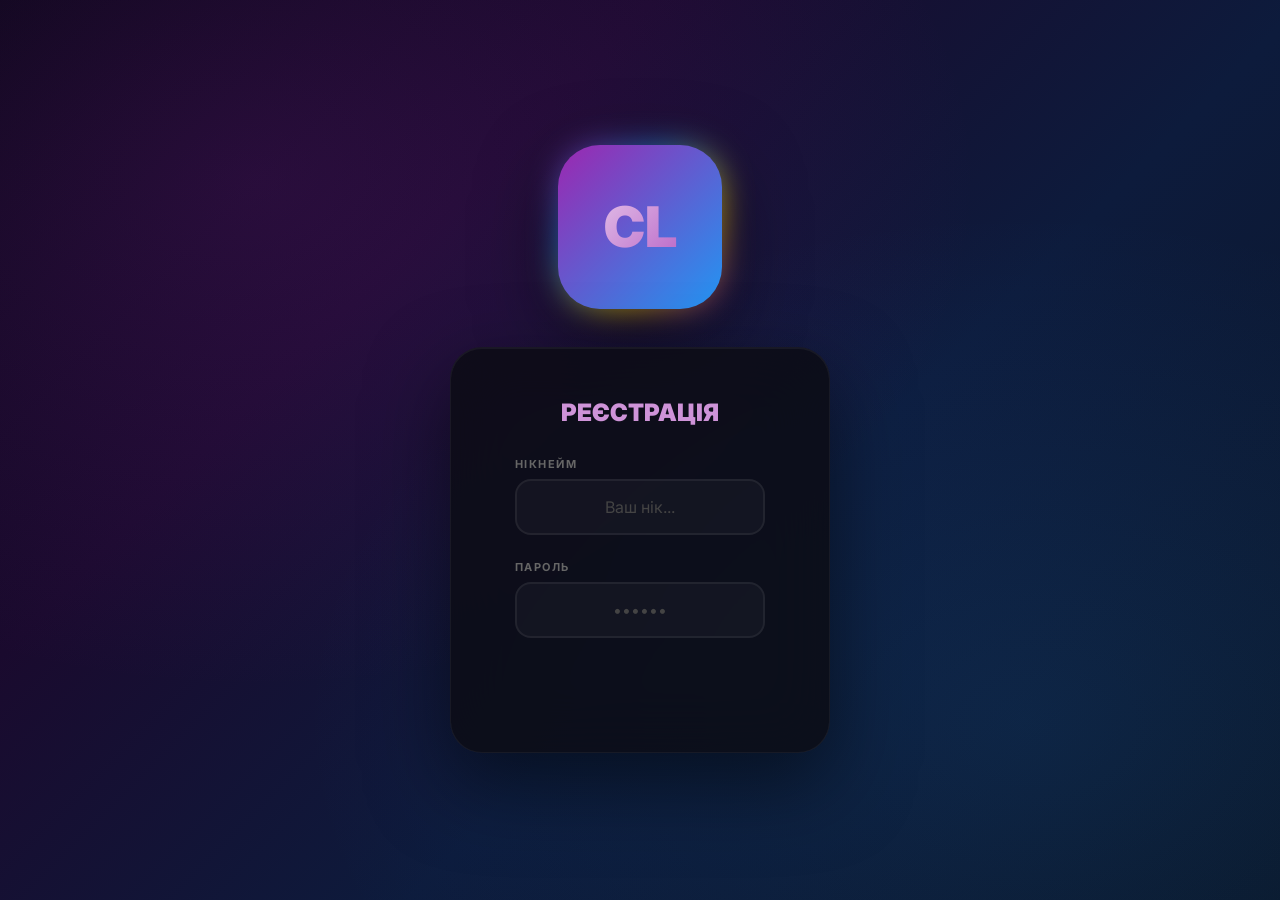
==== commit 35046417: "1.3.5" ====
--- a/index.html
+++ b/index.html
@@ -2,367 +2,411 @@
 <html lang="uk">
 <head>
     <meta charset="UTF-8">
-    <title>Container Logistics Inc - Full Edition</title>
+    <title>Container Logistics Inc - Premium Edition</title>
     <style>
         @import url('https://fonts.googleapis.com/css2?family=Inter:wght@300;400;500;600;700;800;900&display=swap');
         *{box-sizing:border-box}
-        body{margin:0;padding:0;font-family:'Inter','Segoe UI',sans-serif;height:100vh;display:flex;flex-direction:column;background:#08080c;color:white;overflow:hidden;user-select:none}
-        .bg-layer{position:absolute;top:0;left:0;width:100%;height:100%;background:linear-gradient(rgba(0,0,0,.82),rgba(0,0,0,.88)),url('https://images.unsplash.com/photo-1578575437130-527eed3abbec?w=1920');background-size:cover;background-position:center;z-index:-1;transition:opacity .5s}
+        body{margin:0;padding:0;font-family:'Inter','Segoe UI',sans-serif;height:100vh;display:flex;flex-direction:column;background:#05050a;color:white;overflow:hidden;user-select:none}
+        
+        .bg-layer{position:fixed;top:0;left:0;width:100%;height:100%;background:linear-gradient(rgba(0,0,0,.85),rgba(0,0,0,.92)),url('https://images.unsplash.com/photo-1578575437130-527eed3abbec?w=1920');background-size:cover;background-position:center;z-index:-2;transition:opacity .5s}
+        .bg-particles{position:fixed;top:0;left:0;width:100%;height:100%;z-index:-1;overflow:hidden;pointer-events:none}
+        .particle{position:absolute;width:4px;height:4px;background:rgba(156,39,176,.3);border-radius:50%;animation:floatParticle 15s infinite linear}
+        @keyframes floatParticle{0%{transform:translateY(100vh) rotate(0deg);opacity:0}10%{opacity:1}90%{opacity:1}100%{transform:translateY(-100vh) rotate(720deg);opacity:0}}
         .hidden{display:none!important}
 
-        .login-wrapper{position:absolute;top:0;left:0;width:100%;height:100%;display:flex;flex-direction:column;align-items:center;justify-content:center;background:linear-gradient(135deg,#0f0c29,#302b63 50%,#24243e);z-index:1000}
-        .login-wrapper::before{content:'';position:absolute;top:0;left:0;width:100%;height:100%;background:radial-gradient(circle at 30% 40%,rgba(156,39,176,.15),transparent 50%),radial-gradient(circle at 70% 60%,rgba(33,150,243,.1),transparent 50%)}
-        .logo-container{width:140px;height:140px;background:linear-gradient(135deg,#1a1a2e,#16213e);border-radius:32px;display:flex;align-items:center;justify-content:center;margin-bottom:35px;box-shadow:0 20px 60px rgba(0,0,0,.5);position:relative;z-index:1}
-        .logo-container::after{content:'';position:absolute;inset:-2px;border-radius:34px;background:linear-gradient(135deg,#9C27B0,#2196F3,#9C27B0);z-index:-1;opacity:.5;filter:blur(8px)}
-        .logo-text{font-size:48px;font-weight:900;background:linear-gradient(135deg,#CE93D8,#64B5F6);-webkit-background-clip:text;-webkit-text-fill-color:transparent}
-        .login-card{background:rgba(15,15,25,.9);padding:45px;border-radius:28px;width:340px;text-align:center;position:relative;z-index:1;box-shadow:0 25px 60px rgba(0,0,0,.5);border:1px solid rgba(255,255,255,.06);backdrop-filter:blur(20px)}
-        .login-card label{font-size:12px;color:#888;letter-spacing:.5px;font-weight:600;text-transform:uppercase}
-        .login-card input{width:90%;padding:14px 18px;margin:8px 0 22px 0;border-radius:14px;border:1px solid rgba(255,255,255,.08);text-align:center;font-size:15px;background:rgba(255,255,255,.05);color:white;transition:.3s;font-family:'Inter'}
-        .login-card input:focus{outline:none;border-color:#9C27B0;background:rgba(156,39,176,.05)}
-        .login-error{color:#EF5350;font-size:12px;min-height:20px;margin-bottom:10px;font-weight:500}
-        .login-mode-toggle{color:#888;font-size:12px;margin-top:15px;cursor:pointer;transition:.3s}
+        .login-wrapper{position:fixed;top:0;left:0;width:100%;height:100%;display:flex;flex-direction:column;align-items:center;justify-content:center;background:linear-gradient(135deg,#0a0618 0%,#1a0a2e 30%,#0d1b3c 60%,#0a1628 100%);z-index:1000;overflow:hidden}
+        .login-wrapper::before{content:'';position:absolute;top:0;left:0;width:100%;height:100%;background:radial-gradient(ellipse at 20% 20%,rgba(156,39,176,.15),transparent 50%),radial-gradient(ellipse at 80% 80%,rgba(33,150,243,.1),transparent 50%)}
+        
+        .logo-container{width:160px;height:160px;background:linear-gradient(145deg,#1a1a2e,#0d0d1a);border-radius:40px;display:flex;align-items:center;justify-content:center;margin-bottom:40px;box-shadow:0 25px 80px rgba(0,0,0,.6),inset 0 1px 0 rgba(255,255,255,.05);position:relative;z-index:1}
+        .logo-container::before{content:'';position:absolute;inset:-3px;border-radius:43px;background:linear-gradient(135deg,#9C27B0,#2196F3,#FFD700,#9C27B0);z-index:-1;opacity:.6;filter:blur(15px);animation:logoPulse 3s ease-in-out infinite}
+        .logo-container::after{content:'';position:absolute;inset:-2px;border-radius:42px;background:linear-gradient(135deg,#9C27B0,#2196F3);z-index:-1}
+        @keyframes logoPulse{0%,100%{opacity:.4;transform:scale(1)}50%{opacity:.7;transform:scale(1.02)}}
+        .logo-text{font-size:56px;font-weight:900;background:linear-gradient(135deg,#E1BEE7,#CE93D8,#BA68C8);-webkit-background-clip:text;-webkit-text-fill-color:transparent}
+        
+        .login-card{background:rgba(12,12,20,.85);padding:50px;border-radius:32px;width:380px;text-align:center;position:relative;z-index:1;box-shadow:0 30px 80px rgba(0,0,0,.5),inset 0 1px 0 rgba(255,255,255,.05);border:1px solid rgba(255,255,255,.05);backdrop-filter:blur(30px)}
+        .login-card label{font-size:11px;color:#666;letter-spacing:1.5px;font-weight:700;text-transform:uppercase;display:block;text-align:left;margin-left:5%;margin-bottom:8px}
+        .login-card input{width:90%;padding:16px 20px;margin-bottom:25px;border-radius:16px;border:2px solid rgba(255,255,255,.06);text-align:center;font-size:16px;background:rgba(255,255,255,.03);color:white;transition:.3s;font-family:'Inter'}
+        .login-card input:focus{outline:none;border-color:rgba(156,39,176,.5);background:rgba(156,39,176,.05);box-shadow:0 0 30px rgba(156,39,176,.1)}
+        .login-card input::placeholder{color:#444}
+        .login-error{color:#EF5350;font-size:13px;min-height:24px;margin-bottom:15px;font-weight:600}
+        .login-mode-toggle{color:#777;font-size:13px;margin-top:20px;cursor:pointer;transition:.3s;font-weight:500}
         .login-mode-toggle:hover{color:#CE93D8}
-        .btn{padding:14px 35px;border-radius:14px;border:none;font-size:15px;font-weight:700;cursor:pointer;transition:.3s;color:white;font-family:'Inter';letter-spacing:.5px}
-        .btn-green{background:linear-gradient(135deg,#4CAF50,#2E7D32);box-shadow:0 8px 25px rgba(76,175,80,.3)}
-        .btn-green:hover{transform:translateY(-2px);box-shadow:0 12px 35px rgba(76,175,80,.4)}
-        .btn-purple{background:linear-gradient(135deg,#9C27B0,#7B1FA2);box-shadow:0 8px 25px rgba(156,39,176,.3)}
-        .btn-purple:hover{transform:translateY(-2px)}
+        
+        .btn{padding:16px 40px;border-radius:16px;border:none;font-size:16px;font-weight:700;cursor:pointer;transition:.3s;color:white;font-family:'Inter';letter-spacing:.5px}
+        .btn-green{background:linear-gradient(135deg,#4CAF50,#2E7D32);box-shadow:0 10px 30px rgba(76,175,80,.3)}
+        .btn-green:hover{transform:translateY(-3px);box-shadow:0 15px 40px rgba(76,175,80,.4)}
+        .btn-purple{background:linear-gradient(135deg,#9C27B0,#6A1B9A);box-shadow:0 10px 30px rgba(156,39,176,.3)}
+        .btn-purple:hover{transform:translateY(-3px);box-shadow:0 15px 40px rgba(156,39,176,.4)}
 
         #game-ui{display:none;width:100%;height:100%;flex-direction:column;position:relative;z-index:10}
-        .header-stats{height:72px;display:flex;justify-content:space-between;align-items:center;padding:0 35px;background:rgba(10,10,18,.98);border-bottom:1px solid rgba(255,255,255,.06);box-shadow:0 4px 30px rgba(0,0,0,.4);flex-shrink:0;backdrop-filter:blur(20px)}
-        .user-info{display:flex;align-items:center;gap:15px}
-        .user-avatar-mini{width:40px;height:40px;border-radius:12px;background:linear-gradient(135deg,#9C27B0,#7B1FA2);display:flex;align-items:center;justify-content:center;font-size:18px;font-weight:800;border:2px solid rgba(156,39,176,.3);overflow:hidden}
+        
+        .header-stats{height:80px;display:flex;justify-content:space-between;align-items:center;padding:0 40px;background:linear-gradient(180deg,rgba(8,8,15,.98),rgba(8,8,15,.95));border-bottom:1px solid rgba(255,255,255,.04);box-shadow:0 4px 40px rgba(0,0,0,.5);flex-shrink:0;backdrop-filter:blur(20px)}
+        
+        .user-info{display:flex;align-items:center;gap:16px}
+        .user-avatar-mini{width:48px;height:48px;border-radius:14px;background:linear-gradient(135deg,#9C27B0,#7B1FA2);display:flex;align-items:center;justify-content:center;font-size:20px;font-weight:800;overflow:hidden}
         .user-avatar-mini img{width:100%;height:100%;object-fit:cover}
         .user-details{display:flex;flex-direction:column}
-        .user-name{font-size:16px;font-weight:700;letter-spacing:.3px}
-        .user-meta{font-size:11px;color:#666;display:flex;gap:10px;margin-top:2px}
-        .user-meta span{display:flex;align-items:center;gap:3px}
-        .balance-box{display:flex;align-items:center;gap:20px}
-        .income-badge{background:rgba(76,175,80,.1);border:1px solid rgba(76,175,80,.2);padding:6px 14px;border-radius:10px;font-size:12px;color:#4CAF50;font-weight:600}
+        .user-name{font-size:17px;font-weight:700}
+        .user-meta{font-size:11px;color:#555;display:flex;gap:12px;margin-top:3px}
+        
+        .balance-box{display:flex;align-items:center;gap:25px}
+        .income-badge{background:linear-gradient(135deg,rgba(76,175,80,.15),rgba(76,175,80,.05));border:1px solid rgba(76,175,80,.25);padding:10px 18px;border-radius:14px;font-size:13px;color:#4CAF50;font-weight:700}
         .balance-main{text-align:right}
-        .balance-amount{font-size:24px;font-weight:800;background:linear-gradient(135deg,#CE93D8,#9C27B0);-webkit-background-clip:text;-webkit-text-fill-color:transparent}
-        .balance-sub{font-size:10px;color:#555;margin-top:2px;letter-spacing:.5px}
-
-        .nav-tabs{display:flex;justify-content:center;gap:8px;padding:12px 20px;flex-shrink:0;background:rgba(10,10,18,.6);border-bottom:1px solid rgba(255,255,255,.03)}
-        .nav-btn{background:rgba(255,255,255,.03);padding:10px 28px;border-radius:12px;cursor:pointer;transition:.3s;border:1px solid rgba(255,255,255,.04);color:#666;font-size:13px;font-weight:600;letter-spacing:.3px}
-        .nav-btn:hover{background:rgba(255,255,255,.06);color:#aaa;border-color:rgba(255,255,255,.08)}
-        .nav-btn.active{background:linear-gradient(135deg,rgba(156,39,176,.2),rgba(156,39,176,.1));color:#CE93D8;border-color:rgba(156,39,176,.3);box-shadow:0 0 20px rgba(156,39,176,.1)}
-
-        .tab-content{flex:1;display:none;flex-direction:column;align-items:center;overflow-y:auto;padding-bottom:30px;width:100%}
+        .balance-amount{font-size:28px;font-weight:900;color:#CE93D8}
+        .balance-sub{font-size:10px;color:#444;margin-top:4px}
+
+        .nav-tabs{display:flex;justify-content:center;gap:10px;padding:15px 25px;flex-shrink:0;background:rgba(8,8,15,.8);border-bottom:1px solid rgba(255,255,255,.03)}
+        .nav-btn{background:rgba(255,255,255,.02);padding:12px 32px;border-radius:14px;cursor:pointer;transition:.3s;border:1px solid rgba(255,255,255,.04);color:#555;font-size:14px;font-weight:600}
+        .nav-btn:hover{background:rgba(255,255,255,.05);color:#999}
+        .nav-btn.active{background:linear-gradient(135deg,rgba(156,39,176,.2),rgba(156,39,176,.08));color:#CE93D8;border-color:rgba(156,39,176,.4)}
+
+        .tab-content{flex:1;display:none;flex-direction:column;align-items:center;overflow-y:auto;padding-bottom:40px;width:100%}
         .tab-content.active{display:flex!important}
-        .tab-content::-webkit-scrollbar{width:5px}
-        .tab-content::-webkit-scrollbar-thumb{background:rgba(255,255,255,.1);border-radius:3px}
-
-        /* ROULETTE */
-        .roulette-section{display:flex;flex-direction:column;align-items:center;margin:20px 0 15px 0;width:100%}
-        .roulette-frame{position:relative;width:920px}
-        .roulette-pointer{position:absolute;top:-3px;left:50%;transform:translateX(-50%);z-index:30;filter:drop-shadow(0 4px 12px rgba(156,39,176,.5))}
-        .roulette-viewport{width:920px;height:260px;background:linear-gradient(180deg,#0a0a12,#12121c 50%,#0a0a12);border:2px solid rgba(255,255,255,.06);border-radius:20px;position:relative;overflow:hidden;box-shadow:inset 0 0 100px rgba(0,0,0,.8),0 15px 50px rgba(0,0,0,.4)}
-        .roulette-viewport::before,.roulette-viewport::after{content:'';position:absolute;top:0;bottom:0;width:140px;z-index:15;pointer-events:none}
-        .roulette-viewport::before{left:0;background:linear-gradient(to right,#0a0a12,transparent)}
-        .roulette-viewport::after{right:0;background:linear-gradient(to left,#0a0a12,transparent)}
-        .roulette-center-line{position:absolute;left:50%;top:0;bottom:0;width:2px;background:linear-gradient(180deg,transparent,rgba(156,39,176,.5) 20%,rgba(156,39,176,.5) 80%,transparent);z-index:12;transform:translateX(-50%)}
+        .tab-content::-webkit-scrollbar{width:6px}
+        .tab-content::-webkit-scrollbar-thumb{background:rgba(156,39,176,.3);border-radius:3px}
+
+        .roulette-section{display:flex;flex-direction:column;align-items:center;margin:25px 0 20px 0;width:100%}
+        .roulette-frame{position:relative;width:940px}
+        .roulette-pointer{position:absolute;top:-5px;left:50%;transform:translateX(-50%);z-index:30;filter:drop-shadow(0 6px 20px rgba(156,39,176,.6))}
+        .roulette-viewport{width:940px;height:270px;background:linear-gradient(180deg,#08080f,#0f0f18 50%,#08080f);border:2px solid rgba(255,255,255,.05);border-radius:24px;position:relative;overflow:hidden;box-shadow:inset 0 0 120px rgba(0,0,0,.9)}
+        .roulette-viewport::before,.roulette-viewport::after{content:'';position:absolute;top:0;bottom:0;width:160px;z-index:15;pointer-events:none}
+        .roulette-viewport::before{left:0;background:linear-gradient(to right,#08080f,transparent)}
+        .roulette-viewport::after{right:0;background:linear-gradient(to left,#08080f,transparent)}
+        .roulette-center-line{position:absolute;left:50%;top:0;bottom:0;width:3px;background:linear-gradient(180deg,transparent,rgba(156,39,176,.6) 20%,rgba(156,39,176,.6) 80%,transparent);z-index:12;transform:translateX(-50%)}
         .roulette-track{display:flex;height:100%;align-items:center;position:absolute;left:0;will-change:transform}
 
-        .car-card{width:180px;height:220px;margin:0 6px;border-radius:14px;display:flex;flex-direction:column;align-items:center;justify-content:space-between;flex-shrink:0;padding:12px;position:relative;overflow:hidden}
-        .car-card.rarity-yellow{background:linear-gradient(180deg,#1e1c14,#14130e);border:1.5px solid rgba(255,215,0,.2)}
-        .car-card.rarity-green{background:linear-gradient(180deg,#141e14,#0e140e);border:1.5px solid rgba(76,175,80,.2)}
-        .car-card.rarity-blue{background:linear-gradient(180deg,#14141e,#0e0e1a);border:1.5px solid rgba(33,150,243,.2)}
-        .car-card.rarity-red{background:linear-gradient(180deg,#1e1414,#1a0e0e);border:1.5px solid rgba(244,67,54,.2)}
-        .car-card::before{content:'';position:absolute;top:0;left:0;right:0;height:2px}
+        .car-card{width:180px;height:220px;margin:0 6px;border-radius:16px;display:flex;flex-direction:column;align-items:center;justify-content:space-between;flex-shrink:0;padding:14px;position:relative;overflow:hidden}
+        .car-card.rarity-yellow{background:linear-gradient(180deg,#1e1c14,#14130e);border:2px solid rgba(255,215,0,.2)}
+        .car-card.rarity-green{background:linear-gradient(180deg,#141e14,#0e140e);border:2px solid rgba(76,175,80,.2)}
+        .car-card.rarity-blue{background:linear-gradient(180deg,#14141e,#0e0e1a);border:2px solid rgba(33,150,243,.2)}
+        .car-card.rarity-red{background:linear-gradient(180deg,#1e1414,#1a0e0e);border:2px solid rgba(244,67,54,.2)}
+        .car-card::before{content:'';position:absolute;top:0;left:0;right:0;height:3px}
         .car-card.rarity-yellow::before{background:linear-gradient(to right,transparent,#FFD700,transparent)}
         .car-card.rarity-green::before{background:linear-gradient(to right,transparent,#4CAF50,transparent)}
         .car-card.rarity-blue::before{background:linear-gradient(to right,transparent,#2196F3,transparent)}
         .car-card.rarity-red::before{background:linear-gradient(to right,transparent,#F44336,transparent)}
-        .car-card img{width:100%;height:110px;object-fit:cover;border-radius:10px;background:#000;position:relative;z-index:2}
-        .car-name{font-size:12px;font-weight:600;margin-top:6px;color:#bbb;text-align:center;z-index:2;line-height:1.2}
-        .car-rarity-label{font-size:9px;text-transform:uppercase;letter-spacing:2px;font-weight:700;z-index:2}
+        .car-card img{width:100%;height:115px;object-fit:cover;border-radius:12px;background:#000}
+        .car-name{font-size:13px;font-weight:600;margin-top:8px;color:#bbb;text-align:center}
+        .car-rarity-label{font-size:9px;text-transform:uppercase;letter-spacing:2px;font-weight:800}
         .car-rarity-label.yellow{color:#FFD700}.car-rarity-label.green{color:#4CAF50}.car-rarity-label.blue{color:#2196F3}.car-rarity-label.red{color:#F44336}
-        .car-price{font-size:15px;font-weight:700;z-index:2}
+        .car-price{font-size:16px;font-weight:800}
         .car-price.yellow{color:#FFD700}.car-price.green{color:#4CAF50}.car-price.blue{color:#2196F3}.car-price.red{color:#F44336}
-        @keyframes winPulse{0%,100%{box-shadow:0 0 0 rgba(156,39,176,0)}50%{box-shadow:0 0 50px rgba(156,39,176,.5)}}
-        @keyframes winScale{0%,100%{transform:scale(1)}50%{transform:scale(1.06)}}
+        @keyframes winPulse{0%,100%{box-shadow:0 0 0 rgba(156,39,176,0)}50%{box-shadow:0 0 60px rgba(156,39,176,.5)}}
+        @keyframes winScale{0%,100%{transform:scale(1)}50%{transform:scale(1.08)}}
         .car-card.winner{animation:winPulse 1s ease infinite,winScale 1s ease infinite;z-index:20}
-        #win-message{font-size:20px;font-weight:700;height:35px;margin-top:15px;text-align:center;letter-spacing:.3px}
-        @keyframes winText{0%{opacity:0;transform:translateY(10px) scale(.9)}100%{opacity:1;transform:translateY(0) scale(1)}}
+        
+        #win-message{font-size:22px;font-weight:800;height:40px;margin-top:18px;text-align:center}
+        @keyframes winText{0%{opacity:0;transform:translateY(15px) scale(.9)}100%{opacity:1;transform:translateY(0) scale(1)}}
         .win-animated{animation:winText .5s ease forwards}
 
-        .container-grid{display:grid;grid-template-columns:repeat(4,1fr);gap:16px;max-width:900px;padding:0 20px}
-        .container-item{background:rgba(20,20,28,.8);padding:20px 15px;border-radius:16px;text-align:center;cursor:pointer;transition:.3s;position:relative;border:1px solid rgba(255,255,255,.04)}
-        .container-item:hover{transform:translateY(-5px);background:rgba(30,30,40,.9);border-color:rgba(255,255,255,.08);box-shadow:0 15px 40px rgba(0,0,0,.3)}
-        .container-item .c-icon{font-size:44px;margin-bottom:8px}
-        .container-item .c-tier{font-size:13px;font-weight:700;letter-spacing:1px}
-        .container-price{font-size:17px;font-weight:800;color:#CE93D8;margin-top:8px}
-        .locked-overlay{position:absolute;top:0;left:0;width:100%;height:100%;background:rgba(0,0,0,.75);border-radius:16px;backdrop-filter:blur(3px);display:flex;flex-direction:column;align-items:center;justify-content:center;color:#888;font-size:11px;gap:5px;font-weight:600;text-align:center;padding:10px}
-
-        /* MONOPOLY */
-        #tab-monopoly{background:linear-gradient(180deg,#08080c,#0a0a10);padding-top:25px}
-        .monopoly-header{text-align:center;margin-bottom:25px}
-        .monopoly-header h1{font-size:32px;margin:0;font-weight:900;background:linear-gradient(135deg,#FFD700,#FFA726,#FF7043);-webkit-background-clip:text;-webkit-text-fill-color:transparent}
-        .monopoly-header p{color:#555;font-size:13px;margin-top:5px}
-        .monopoly-tabs{display:flex;gap:10px;margin-bottom:25px;justify-content:center}
-        .monopoly-tab-btn{padding:11px 30px;border-radius:12px;border:1px solid rgba(255,255,255,.06);background:rgba(255,255,255,.03);color:#666;font-size:14px;font-weight:600;cursor:pointer;transition:.3s}
-        .monopoly-tab-btn:hover{border-color:rgba(156,39,176,.3);color:#aaa}
-        .monopoly-tab-btn.active{background:linear-gradient(135deg,rgba(156,39,176,.15),rgba(156,39,176,.08));border-color:rgba(156,39,176,.3);color:#CE93D8}
+        .container-grid{display:grid;grid-template-columns:repeat(4,1fr);gap:18px;max-width:920px;padding:0 25px}
+        .container-item{background:linear-gradient(145deg,rgba(20,20,28,.9),rgba(15,15,22,.9));padding:25px 18px;border-radius:20px;text-align:center;cursor:pointer;transition:.4s;position:relative;border:1px solid rgba(255,255,255,.04)}
+        .container-item:hover{transform:translateY(-8px);border-color:rgba(156,39,176,.2);box-shadow:0 20px 50px rgba(0,0,0,.4)}
+        .container-item .c-icon{font-size:50px;margin-bottom:12px}
+        .container-item .c-tier{font-size:14px;font-weight:800;letter-spacing:2px}
+        .container-price{font-size:18px;font-weight:800;color:#CE93D8;margin-top:10px}
+        .locked-overlay{position:absolute;top:0;left:0;width:100%;height:100%;background:rgba(0,0,0,.8);border-radius:20px;backdrop-filter:blur(4px);display:flex;flex-direction:column;align-items:center;justify-content:center;color:#888;font-size:12px;gap:6px;font-weight:600;text-align:center;padding:15px}
+
+        /* Profile */
+        #tab-profile{background:linear-gradient(180deg,#05050a,#08080f);padding-top:30px}
+        
+        .profile-hero{width:100%;max-width:700px;position:relative;margin-bottom:30px}
+        .profile-hero-bg{position:absolute;top:0;left:0;right:0;height:180px;background:linear-gradient(135deg,#1a0a2e,#0d1b3c);border-radius:28px 28px 0 0;overflow:hidden}
+        .profile-hero-bg::after{content:'';position:absolute;bottom:0;left:0;right:0;height:80px;background:linear-gradient(transparent,rgba(5,5,10,.95))}
+        
+        .profile-hero-content{position:relative;padding:60px 40px 30px;text-align:center}
+        
+        .profile-avatar-wrapper{position:relative;width:140px;height:140px;margin:0 auto 20px}
+        .profile-avatar-ring{position:absolute;inset:-8px;border-radius:50%;background:conic-gradient(from 0deg,#9C27B0,#E91E63,#FF5722,#FFC107,#4CAF50,#2196F3,#9C27B0);animation:avatarRing 4s linear infinite;opacity:.6}
+        @keyframes avatarRing{to{transform:rotate(360deg)}}
+        .profile-avatar-ring-inner{position:absolute;inset:-4px;border-radius:50%;background:#0a0a12}
+        .profile-avatar{width:140px;height:140px;border-radius:50%;background:linear-gradient(145deg,#1a1a2e,#0f0f1a);display:flex;align-items:center;justify-content:center;cursor:pointer;overflow:hidden;position:relative}
+        .profile-avatar img{width:100%;height:100%;object-fit:cover}
+        .profile-avatar-placeholder{color:rgba(255,255,255,.3);font-size:12px;text-align:center;font-weight:600}
+        .profile-avatar-edit{position:absolute;bottom:5px;right:5px;width:36px;height:36px;background:linear-gradient(135deg,#9C27B0,#7B1FA2);border-radius:50%;display:flex;align-items:center;justify-content:center;font-size:16px;z-index:5;border:3px solid #0a0a12}
+        .profile-level-badge{position:absolute;top:0;right:0;background:linear-gradient(135deg,#FFD700,#FFA000);color:#000;font-size:12px;font-weight:900;padding:6px 12px;border-radius:20px;z-index:5}
+        
+        .profile-name{font-size:32px;font-weight:900;margin-bottom:8px;color:#fff}
+        .profile-title{font-size:13px;color:#666;letter-spacing:2px;text-transform:uppercase;font-weight:600;margin-bottom:20px}
+        
+        .profile-level-section{background:rgba(15,15,25,.8);border-radius:20px;padding:20px 30px;border:1px solid rgba(255,255,255,.04);margin:0 20px}
+        .profile-level-header{display:flex;justify-content:space-between;align-items:center;margin-bottom:12px}
+        .profile-level-text{font-size:20px;font-weight:800;color:#FFD700}
+        .profile-level-xp{font-size:13px;color:#666;font-weight:600}
+        .profile-level-bar{height:12px;background:rgba(255,255,255,.05);border-radius:6px;overflow:hidden}
+        .profile-level-fill{height:100%;background:linear-gradient(90deg,#c9d060,#a0b030);border-radius:6px;transition:width .8s ease}
+
+        .daily-card{width:100%;max-width:700px;background:linear-gradient(145deg,rgba(18,18,28,.9),rgba(12,12,20,.9));border:1px solid rgba(255,255,255,.05);border-radius:24px;padding:30px;margin-bottom:25px}
+        .daily-card::before{content:'';position:absolute;top:0;left:0;right:0;height:3px;background:linear-gradient(90deg,#FFD700,#FFA000)}
+        .daily-header{display:flex;align-items:center;gap:15px;margin-bottom:20px}
+        .daily-icon{width:50px;height:50px;background:linear-gradient(135deg,#FFD700,#FFA000);border-radius:14px;display:flex;align-items:center;justify-content:center;font-size:26px}
+        .daily-title{font-size:18px;font-weight:800;color:#FFD700}
+        .daily-subtitle{font-size:12px;color:#666;margin-top:2px}
+        
+        .daily-days{display:flex;gap:10px;justify-content:center;margin-bottom:25px;flex-wrap:wrap}
+        .daily-day{width:75px;height:85px;border-radius:16px;background:rgba(255,255,255,.02);border:2px solid rgba(255,255,255,.05);display:flex;flex-direction:column;align-items:center;justify-content:center;transition:.3s}
+        .daily-day-num{font-size:10px;font-weight:800;color:#555;letter-spacing:1px;margin-bottom:4px}
+        .daily-day-icon{font-size:24px;margin-bottom:2px}
+        .daily-day-amount{font-size:11px;font-weight:700;color:#666}
+        .daily-day.claimed{background:rgba(76,175,80,.1);border-color:rgba(76,175,80,.3)}
+        .daily-day.claimed .daily-day-num{color:#4CAF50}
+        .daily-day.current{background:linear-gradient(145deg,rgba(255,215,0,.1),rgba(255,170,0,.05));border-color:rgba(255,215,0,.4);transform:scale(1.05)}
+        .daily-day.current .daily-day-num,.daily-day.current .daily-day-amount{color:#FFD700}
+        .daily-day.locked{opacity:.3}
+        
+        .daily-btn{padding:14px 50px;border-radius:16px;border:none;font-size:16px;font-weight:800;cursor:pointer;transition:.3s;font-family:'Inter'}
+        .daily-btn.available{background:linear-gradient(135deg,#FFD700,#FFA000);color:#000}
+        .daily-btn.available:hover{transform:translateY(-3px)}
+        .daily-btn.claimed-btn{background:rgba(255,255,255,.03);color:#444;cursor:not-allowed}
+
+        .time-card{width:100%;max-width:700px;background:linear-gradient(145deg,rgba(18,18,28,.9),rgba(12,12,20,.9));border:1px solid rgba(255,255,255,.05);border-radius:24px;padding:25px 35px;margin-bottom:25px;display:flex;justify-content:space-between;align-items:center}
+        .time-main{display:flex;align-items:center;gap:18px}
+        .time-icon{width:55px;height:55px;background:linear-gradient(135deg,rgba(66,165,245,.2),rgba(66,165,245,.05));border-radius:16px;display:flex;align-items:center;justify-content:center;font-size:28px}
+        .time-label{font-size:11px;color:#666;font-weight:700;letter-spacing:1px;text-transform:uppercase;margin-bottom:4px}
+        .time-value{font-size:32px;font-weight:900;color:#42A5F5}
+        .time-session{text-align:right}
+        .time-session-label{font-size:10px;color:#555;margin-bottom:2px}
+        .time-session-value{font-size:18px;font-weight:700;color:#64B5F6}
+
+        .stats-section{width:100%;max-width:700px;margin-bottom:25px}
+        .stats-header{font-size:12px;color:#555;font-weight:700;letter-spacing:2px;text-transform:uppercase;margin-bottom:15px;margin-left:5px}
+        .stats-grid{display:grid;grid-template-columns:repeat(3,1fr);gap:15px}
+        .stat-card{background:linear-gradient(145deg,rgba(18,18,28,.9),rgba(12,12,20,.9));border:1px solid rgba(255,255,255,.04);border-radius:20px;padding:22px;text-align:center}
+        .stat-icon{font-size:28px;margin-bottom:10px}
+        .stat-value{font-size:24px;font-weight:900;margin-bottom:4px}
+        .stat-label{font-size:11px;color:#555;font-weight:600;text-transform:uppercase}
+        .stat-card.gold .stat-value{color:#FFD700}
+        .stat-card.green .stat-value{color:#4CAF50}
+        .stat-card.blue .stat-value{color:#42A5F5}
+        .stat-card.purple .stat-value{color:#CE93D8}
+
+        .settings-btn-new{background:linear-gradient(145deg,rgba(25,25,35,.9),rgba(18,18,28,.9));border:1px solid rgba(255,255,255,.06);color:#888;padding:16px 45px;border-radius:18px;font-size:15px;cursor:pointer;transition:.3s;display:flex;align-items:center;gap:12px;font-weight:600;font-family:'Inter';margin-top:10px}
+        .settings-btn-new:hover{background:rgba(35,35,50,.9);color:#bbb;border-color:rgba(156,39,176,.3)}
+
+        /* Monopoly */
+        #tab-monopoly{background:linear-gradient(180deg,#05050a,#08080f);padding-top:30px}
+        .monopoly-header{text-align:center;margin-bottom:30px}
+        .monopoly-header h1{font-size:38px;margin:0;font-weight:900;color:#FFD700}
+        .monopoly-header p{color:#555;font-size:14px;margin-top:8px}
+        
+        .monopoly-tabs{display:flex;gap:12px;margin-bottom:30px;justify-content:center}
+        .monopoly-tab-btn{padding:14px 35px;border-radius:16px;border:1px solid rgba(255,255,255,.05);background:rgba(255,255,255,.02);color:#555;font-size:15px;font-weight:700;cursor:pointer;transition:.3s}
+        .monopoly-tab-btn:hover{border-color:rgba(156,39,176,.3);color:#999}
+        .monopoly-tab-btn.active{background:linear-gradient(135deg,rgba(156,39,176,.2),rgba(156,39,176,.08));border-color:rgba(156,39,176,.4);color:#CE93D8}
+        
         .monopoly-section{display:none;width:100%;max-width:1100px}
         .monopoly-section.active{display:block}
-        .my-biz-empty{text-align:center;padding:60px 20px;color:#444}
-        .my-biz-empty-icon{font-size:70px;margin-bottom:15px;opacity:.2}
-        .biz-total-income{text-align:center;background:rgba(76,175,80,.06);border:1px solid rgba(76,175,80,.12);border-radius:14px;padding:14px;margin:0 auto 20px auto;max-width:450px}
-        .biz-total-income-label{font-size:11px;color:#666;margin-bottom:4px;letter-spacing:.5px}
-        .biz-total-income-value{font-size:22px;font-weight:800;color:#4CAF50}
-        .my-biz-grid{display:grid;grid-template-columns:repeat(auto-fill,minmax(300px,1fr));gap:16px;padding:0 20px}
-        .my-biz-card{background:rgba(18,18,26,.8);border:1px solid rgba(255,255,255,.05);border-radius:18px;overflow:hidden;cursor:pointer;transition:.3s}
-        .my-biz-card:hover{border-color:rgba(156,39,176,.25);transform:translateY(-3px)}
-        .my-biz-card-header{display:flex;align-items:center;gap:14px;padding:18px;border-bottom:1px solid rgba(255,255,255,.04)}
-        .my-biz-avatar{width:52px;height:52px;border-radius:14px;display:flex;align-items:center;justify-content:center;font-size:26px;flex-shrink:0}
-        .my-biz-name{font-size:16px;font-weight:700}
-        .my-biz-category{font-size:11px;color:#666;margin-top:2px}
-        .my-biz-card-body{padding:14px 18px}
-        .my-biz-stat-row{display:flex;justify-content:space-between;margin-bottom:7px;font-size:12px}
+        .my-biz-empty{text-align:center;padding:80px 25px;color:#444}
+        .my-biz-empty-icon{font-size:80px;margin-bottom:20px;opacity:.15}
+        .biz-total-income{text-align:center;background:rgba(76,175,80,.08);border:1px solid rgba(76,175,80,.15);border-radius:20px;padding:20px;margin:0 auto 25px auto;max-width:500px}
+        .biz-total-income-label{font-size:11px;color:#4CAF50;margin-bottom:6px;letter-spacing:1px;font-weight:700}
+        .biz-total-income-value{font-size:28px;font-weight:900;color:#4CAF50}
+        
+        .my-biz-grid{display:grid;grid-template-columns:repeat(auto-fill,minmax(320px,1fr));gap:18px;padding:0 25px}
+        .my-biz-card{background:rgba(18,18,28,.9);border:1px solid rgba(255,255,255,.04);border-radius:22px;overflow:hidden;cursor:pointer;transition:.4s}
+        .my-biz-card:hover{border-color:rgba(156,39,176,.25);transform:translateY(-5px)}
+        .my-biz-card-header{display:flex;align-items:center;gap:16px;padding:22px;border-bottom:1px solid rgba(255,255,255,.03)}
+        .my-biz-avatar{width:58px;height:58px;border-radius:16px;display:flex;align-items:center;justify-content:center;font-size:30px}
+        .my-biz-name{font-size:17px;font-weight:800}
+        .my-biz-category{font-size:11px;color:#666;margin-top:3px}
+        .my-biz-card-body{padding:18px 22px}
+        .my-biz-stat-row{display:flex;justify-content:space-between;margin-bottom:10px;font-size:13px}
         .my-biz-stat-label{color:#555}
-        .my-biz-stat-value{color:#4CAF50;font-weight:600}
+        .my-biz-stat-value{color:#4CAF50;font-weight:700}
         .my-biz-stat-value.gold{color:#FFD700}
-        .my-biz-income-bar{width:100%;height:3px;background:rgba(255,255,255,.04);border-radius:2px;margin-top:10px;overflow:hidden}
-        .my-biz-income-fill{height:100%;background:linear-gradient(to right,#4CAF50,#81C784);border-radius:2px;transition:width 1s linear;width:0%}
-        .biz-catalog-grid{display:grid;grid-template-columns:repeat(3,1fr);gap:16px;padding:0 20px}
-        .biz-catalog-card{background:rgba(18,18,26,.8);border:1px solid rgba(255,255,255,.05);border-radius:18px;padding:22px;text-align:center;transition:.3s;position:relative;overflow:hidden}
-        .biz-catalog-card:hover{border-color:rgba(255,255,255,.1);transform:translateY(-3px)}
-        .biz-catalog-card.locked{opacity:.45}
-        .biz-catalog-icon{font-size:44px;margin-bottom:12px}
-        .biz-catalog-name{font-size:18px;font-weight:700;margin-bottom:4px}
-        .biz-catalog-desc{font-size:11px;color:#666;margin-bottom:14px;min-height:30px}
-        .biz-catalog-stats{background:rgba(0,0,0,.25);border-radius:12px;padding:10px;margin-bottom:14px}
-        .biz-catalog-stat{display:flex;justify-content:space-between;font-size:12px;margin-bottom:4px}
+        .my-biz-income-bar{width:100%;height:4px;background:rgba(255,255,255,.03);border-radius:2px;margin-top:12px;overflow:hidden}
+        .my-biz-income-fill{height:100%;background:linear-gradient(90deg,#4CAF50,#81C784);border-radius:2px}
+        
+        .biz-catalog-grid{display:grid;grid-template-columns:repeat(3,1fr);gap:18px;padding:0 25px}
+        .biz-catalog-card{background:rgba(18,18,28,.9);border:1px solid rgba(255,255,255,.04);border-radius:22px;padding:28px;text-align:center;transition:.4s;position:relative}
+        .biz-catalog-card:hover{border-color:rgba(255,255,255,.1);transform:translateY(-5px)}
+        .biz-catalog-card.locked{opacity:.4}
+        .biz-catalog-icon{font-size:50px;margin-bottom:15px}
+        .biz-catalog-name{font-size:20px;font-weight:800;margin-bottom:6px}
+        .biz-catalog-desc{font-size:12px;color:#666;margin-bottom:18px;min-height:32px}
+        .biz-catalog-stats{background:rgba(0,0,0,.3);border-radius:16px;padding:14px;margin-bottom:18px}
+        .biz-catalog-stat{display:flex;justify-content:space-between;font-size:13px;margin-bottom:6px}
         .biz-catalog-stat:last-child{margin-bottom:0}
         .biz-catalog-stat-label{color:#555}
-        .biz-catalog-stat-value{color:#4CAF50;font-weight:600}
+        .biz-catalog-stat-value{color:#4CAF50;font-weight:700}
         .biz-catalog-stat-value.req{color:#FFD700}
-        .biz-catalog-buy-btn{width:100%;padding:11px;border-radius:12px;border:none;font-size:14px;font-weight:700;cursor:pointer;background:linear-gradient(135deg,rgba(156,39,176,.8),rgba(123,31,162,.8));color:white;transition:.3s;font-family:'Inter'}
-        .biz-catalog-buy-btn:hover{box-shadow:0 8px 25px rgba(156,39,176,.3)}
-        .biz-catalog-buy-btn:disabled{background:rgba(255,255,255,.05);color:#555;cursor:not-allowed;box-shadow:none}
-        .biz-catalog-badge{position:absolute;top:14px;right:14px;padding:3px 9px;border-radius:7px;font-size:10px;font-weight:700}
+        .biz-catalog-buy-btn{width:100%;padding:14px;border-radius:16px;border:none;font-size:15px;font-weight:800;cursor:pointer;background:linear-gradient(135deg,#9C27B0,#7B1FA2);color:white;transition:.3s;font-family:'Inter'}
+        .biz-catalog-buy-btn:hover:not(:disabled){transform:translateY(-2px)}
+        .biz-catalog-buy-btn:disabled{background:rgba(255,255,255,.03);color:#444;cursor:not-allowed}
+        .biz-catalog-badge{position:absolute;top:16px;right:16px;padding:5px 12px;border-radius:10px;font-size:11px;font-weight:800}
         .biz-catalog-badge.lock{background:rgba(244,67,54,.15);color:#EF5350}
         .biz-catalog-badge.owned{background:rgba(76,175,80,.15);color:#66BB6A}
-        .biz-catalog-lvl-badge{position:absolute;top:14px;left:14px;background:rgba(156,39,176,.15);color:#CE93D8;padding:3px 9px;border-radius:7px;font-size:10px;font-weight:700}
-
-        /* MODALS */
-        .modal-overlay{position:fixed;top:0;left:0;width:100%;height:100%;background:rgba(0,0,0,.88);z-index:9998;display:none;justify-content:center;align-items:center;backdrop-filter:blur(12px)}
+        .biz-catalog-lvl-badge{position:absolute;top:16px;left:16px;background:rgba(156,39,176,.15);color:#CE93D8;padding:5px 12px;border-radius:10px;font-size:11px;font-weight:800}
+
+        /* Modal */
+        .modal-overlay{position:fixed;top:0;left:0;width:100%;height:100%;background:rgba(0,0,0,.9);z-index:9998;display:none;justify-content:center;align-items:center;backdrop-filter:blur(15px)}
         .modal-overlay.open{display:flex!important}
-        .modal-panel{background:#111118;width:550px;max-height:88vh;border-radius:24px;border:1px solid rgba(255,255,255,.06);overflow-y:auto;box-shadow:0 30px 80px rgba(0,0,0,.6);animation:slideIn .3s ease}
-        @keyframes slideIn{from{transform:translateY(30px) scale(.96);opacity:0}to{transform:translateY(0) scale(1);opacity:1}}
-        .modal-banner{height:110px;display:flex;align-items:center;justify-content:center;position:relative;overflow:hidden}
-        .modal-banner-icon{font-size:50px;position:relative;z-index:2}
-        .modal-close{position:absolute;top:14px;right:14px;width:34px;height:34px;background:rgba(255,255,255,.08);border:none;border-radius:10px;color:#888;font-size:16px;cursor:pointer;z-index:3;display:flex;align-items:center;justify-content:center;transition:.2s}
+        .modal-panel{background:#0c0c14;width:580px;max-height:90vh;border-radius:28px;border:1px solid rgba(255,255,255,.05);overflow-y:auto;box-shadow:0 40px 100px rgba(0,0,0,.7);animation:slideIn .4s ease}
+        @keyframes slideIn{from{transform:translateY(40px);opacity:0}to{transform:translateY(0);opacity:1}}
+        .modal-banner{height:120px;display:flex;align-items:center;justify-content:center;position:relative}
+        .modal-banner-icon{font-size:55px}
+        .modal-close{position:absolute;top:16px;right:16px;width:38px;height:38px;background:rgba(255,255,255,.06);border:none;border-radius:12px;color:#888;font-size:18px;cursor:pointer;display:flex;align-items:center;justify-content:center}
         .modal-close:hover{background:#EF5350;color:white}
-        .modal-body{padding:22px 28px}
-        .modal-title{font-size:24px;font-weight:800;margin-bottom:4px}
-        .modal-subtitle{font-size:12px;color:#666;margin-bottom:18px}
-        .modal-divider{height:1px;background:rgba(255,255,255,.04);margin:18px 0}
-        .modal-stats-grid{display:grid;grid-template-columns:1fr 1fr;gap:10px;margin-bottom:18px}
-        .modal-stat{background:rgba(255,255,255,.03);padding:14px;border-radius:12px;text-align:center}
-        .modal-stat-label{font-size:10px;color:#555;text-transform:uppercase;letter-spacing:1px;margin-bottom:4px}
-        .modal-stat-value{font-size:18px;font-weight:800}
+        .modal-body{padding:25px 32px}
+        .modal-title{font-size:26px;font-weight:900;margin-bottom:5px}
+        .modal-subtitle{font-size:12px;color:#666;margin-bottom:22px}
+        .modal-divider{height:1px;background:rgba(255,255,255,.05);margin:22px 0}
+        .modal-stats-grid{display:grid;grid-template-columns:1fr 1fr;gap:12px;margin-bottom:22px}
+        .modal-stat{background:rgba(255,255,255,.02);padding:18px;border-radius:16px;text-align:center}
+        .modal-stat-label{font-size:10px;color:#555;text-transform:uppercase;letter-spacing:1.5px;margin-bottom:6px;font-weight:700}
+        .modal-stat-value{font-size:22px;font-weight:900}
         .modal-stat-value.green{color:#4CAF50}
         .modal-stat-value.gold{color:#FFD700}
-        .modal-upgrade-title{font-size:13px;color:#777;margin-bottom:10px;font-weight:700}
-        .modal-upgrade-btn{width:100%;padding:12px 14px;border-radius:11px;border:1px solid rgba(255,255,255,.05);background:rgba(255,255,255,.03);color:white;font-size:13px;cursor:pointer;transition:.2s;margin-bottom:8px;display:flex;justify-content:space-between;align-items:center;font-family:'Inter'}
-        .modal-upgrade-btn:hover{background:rgba(255,255,255,.06);border-color:rgba(76,175,80,.3)}
-        .modal-upgrade-btn:disabled{opacity:.35;cursor:not-allowed}
-        .modal-upgrade-btn:disabled:hover{background:rgba(255,255,255,.03);border-color:rgba(255,255,255,.05)}
-        .upgrade-label{display:flex;align-items:center;gap:8px;font-weight:500}
-        .upgrade-price{color:#4CAF50;font-weight:700}
-        .modal-action-btn{width:100%;padding:14px;border-radius:13px;border:none;font-size:16px;font-weight:700;cursor:pointer;transition:.3s;margin-top:12px;font-family:'Inter'}
-        .modal-action-btn:hover{transform:scale(1.02)}
-        .modal-action-btn:disabled{background:rgba(255,255,255,.05)!important;color:#444;cursor:not-allowed;transform:none}
-        .modal-action-btn.green{background:linear-gradient(135deg,#4CAF50,#2E7D32);color:white}
-        .modal-action-btn.red{background:rgba(244,67,54,.1);color:#EF5350;border:1px solid rgba(244,67,54,.15);margin-top:8px;font-size:13px;padding:11px}
-
-        /* CITY */
-        #tab-city{background:#050508;padding:0;overflow:hidden;position:relative}
-        .city-hud{position:absolute;top:0;left:0;right:0;z-index:100;background:linear-gradient(180deg,rgba(5,5,8,.95),rgba(5,5,8,.7) 70%,transparent);padding:14px 25px 35px 25px;display:flex;justify-content:space-between;align-items:flex-start;pointer-events:none}
+        .modal-upgrade-title{font-size:13px;color:#666;margin-bottom:12px;font-weight:800}
+        .modal-upgrade-btn{width:100%;padding:14px 18px;border-radius:14px;border:1px solid rgba(255,255,255,.04);background:rgba(255,255,255,.02);color:white;font-size:14px;cursor:pointer;transition:.3s;margin-bottom:10px;display:flex;justify-content:space-between;align-items:center;font-family:'Inter'}
+        .modal-upgrade-btn:hover:not(:disabled){background:rgba(76,175,80,.08);border-color:rgba(76,175,80,.2)}
+        .modal-upgrade-btn:disabled{opacity:.3;cursor:not-allowed}
+        .upgrade-label{display:flex;align-items:center;gap:10px;font-weight:600}
+        .upgrade-price{color:#4CAF50;font-weight:800}
+        .modal-action-btn{width:100%;padding:16px;border-radius:16px;border:none;font-size:16px;font-weight:800;cursor:pointer;transition:.3s;margin-top:15px;font-family:'Inter'}
+        .modal-action-btn.red{background:rgba(244,67,54,.08);color:#EF5350;border:1px solid rgba(244,67,54,.15)}
+
+        /* City */
+        #tab-city{background:#040408;padding:0;overflow:hidden;position:relative}
+        .city-hud{position:absolute;top:0;left:0;right:0;z-index:100;background:linear-gradient(180deg,rgba(4,4,8,.98),rgba(4,4,8,.85) 60%,transparent);padding:18px 30px 45px;display:flex;justify-content:space-between;align-items:flex-start;pointer-events:none}
         .city-hud>*{pointer-events:auto}
-        .city-hud-left h2{margin:0;font-size:20px;font-weight:800}
-        .city-hud-left h2 span{background:linear-gradient(135deg,#FFD700,#FFA726);-webkit-background-clip:text;-webkit-text-fill-color:transparent}
-        .city-hud-left p{margin:3px 0 0 0;font-size:11px;color:#555}
-        .city-hud-right{display:flex;gap:10px}
-        .city-hud-stat{background:rgba(255,255,255,.05);padding:8px 14px;border-radius:10px;text-align:center;min-width:75px;border:1px solid rgba(255,255,255,.04)}
-        .city-hud-stat-label{font-size:9px;color:#666;font-weight:600;letter-spacing:.5px}
-        .city-hud-stat-value{font-size:15px;font-weight:800;margin-top:2px}
+        .city-hud-left h2{margin:0;font-size:24px;font-weight:900}
+        .city-hud-left h2 span{color:#FFD700}
+        .city-hud-left p{margin:5px 0 0;font-size:12px;color:#555}
+        .city-hud-right{display:flex;gap:12px}
+        .city-hud-stat{background:rgba(255,255,255,.04);padding:12px 18px;border-radius:14px;text-align:center;min-width:85px}
+        .city-hud-stat-label{font-size:9px;color:#555;font-weight:700;letter-spacing:1px}
+        .city-hud-stat-value{font-size:18px;font-weight:900;margin-top:4px}
         .city-hud-stat-value.pop{color:#42A5F5}
         .city-hud-stat-value.happy{color:#FFD700}
         .city-hud-stat-value.tax{color:#4CAF50}
-        .city-hud-stat-value.stars{color:#FFA726}
 
         .city-map-wrapper{width:100%;height:100%;overflow:auto;cursor:grab;position:relative}
         .city-map-wrapper:active{cursor:grabbing}
-        .city-map{width:3200px;height:2400px;position:relative;background:#1a3d12;background-image:radial-gradient(circle at 20% 30%,rgba(30,80,20,.5),transparent 40%),radial-gradient(circle at 70% 60%,rgba(20,60,15,.4),transparent 35%),linear-gradient(rgba(255,255,255,.015) 1px,transparent 1px),linear-gradient(90deg,rgba(255,255,255,.015) 1px,transparent 1px);background-size:100%,100%,50px 50px,50px 50px}
+        .city-map{width:3200px;height:2400px;position:relative;background:#1a3d12}
 
         .road-h{position:absolute;background:#2a2a2a;border-top:1px dashed rgba(255,200,0,.3);border-bottom:1px dashed rgba(255,200,0,.3)}
         .road-v{position:absolute;background:#2a2a2a;border-left:1px dashed rgba(255,200,0,.3);border-right:1px dashed rgba(255,200,0,.3)}
-        .water{position:absolute;background:linear-gradient(135deg,#0D47A1,#1565C0,#1976D2);border-radius:15px;opacity:.7;animation:waterA 5s ease-in-out infinite}
-        @keyframes waterA{0%,100%{opacity:.6}50%{opacity:.8}}
-        .park{position:absolute;background:linear-gradient(135deg,#1B5E20,#2E7D32);border-radius:12px;border:1px solid rgba(56,142,60,.3);display:flex;align-items:center;justify-content:center;font-size:28px}
-        .quarter{position:absolute;border:2px dashed rgba(255,255,255,.08);border-radius:20px;pointer-events:none}
-        .quarter-label{position:absolute;top:8px;left:12px;font-size:10px;font-weight:700;color:rgba(255,255,255,.15);letter-spacing:1px;text-transform:uppercase}
-
-        .building{position:absolute;border-radius:8px;cursor:pointer;transition:.25s;display:flex;flex-direction:column;align-items:center;justify-content:center;box-shadow:0 4px 20px rgba(0,0,0,.5);overflow:hidden}
-        .building:hover{transform:scale(1.1);z-index:50;filter:brightness(1.25)}
-        .building-icon{font-size:24px;z-index:2;filter:drop-shadow(0 2px 4px rgba(0,0,0,.5))}
-        .building-name{font-size:7px;color:rgba(255,255,255,.9);text-align:center;margin-top:1px;z-index:2;text-shadow:0 1px 4px rgba(0,0,0,.9);font-weight:600;max-width:90%;overflow:hidden}
-        .building-status{position:absolute;top:3px;right:3px;width:8px;height:8px;border-radius:50%;z-index:3}
-        .building-status.owned{background:#4CAF50;box-shadow:0 0 8px #4CAF50}
-        .building-status.rented{background:#FFA726;box-shadow:0 0 8px #FFA726}
+        .quarter{position:absolute;border:2px dashed rgba(255,255,255,.06);border-radius:20px;pointer-events:none}
+        .quarter-label{position:absolute;top:10px;left:15px;font-size:11px;font-weight:800;color:rgba(255,255,255,.12);letter-spacing:1.5px}
+
+        .building{position:absolute;border-radius:10px;cursor:pointer;transition:.3s;display:flex;flex-direction:column;align-items:center;justify-content:center;box-shadow:0 6px 25px rgba(0,0,0,.5)}
+        .building:hover{transform:scale(1.12);z-index:50}
+        .building-icon{font-size:26px}
+        .building-name{font-size:8px;color:rgba(255,255,255,.9);text-align:center;margin-top:2px;font-weight:700;max-width:92%}
+        .building-status{position:absolute;top:4px;right:4px;width:10px;height:10px;border-radius:50%}
+        .building-status.owned{background:#4CAF50;box-shadow:0 0 12px #4CAF50}
+        .building-status.rented{background:#FFA726;box-shadow:0 0 12px #FFA726}
         .building-status.available{background:#555}
         .building-status.locked{background:#EF5350}
-        .building-level-badge{position:absolute;bottom:2px;right:2px;background:rgba(0,0,0,.7);color:#FFD700;font-size:7px;padding:1px 4px;border-radius:3px;z-index:3;font-weight:700}
-        .building-income-float{position:absolute;top:-4px;left:50%;transform:translateX(-50%);color:#4CAF50;font-size:8px;font-weight:800;z-index:3;animation:floatUp 2.5s ease-in-out infinite}
-        @keyframes floatUp{0%,100%{opacity:.4;transform:translateX(-50%) translateY(0)}50%{opacity:1;transform:translateX(-50%) translateY(-10px)}}
-
-        .b-residential{background:linear-gradient(180deg,#3F51B5,#303F9F);border:1.5px solid rgba(63,81,181,.4)}
-        .b-commercial{background:linear-gradient(180deg,#E64A19,#BF360C);border:1.5px solid rgba(230,74,25,.4)}
-        .b-industrial{background:linear-gradient(180deg,#546E7A,#37474F);border:1.5px solid rgba(84,110,122,.4)}
-        .b-entertainment{background:linear-gradient(180deg,#8E24AA,#6A1B9A);border:1.5px solid rgba(142,36,170,.4)}
-        .b-government{background:linear-gradient(180deg,#00897B,#00695C);border:1.5px solid rgba(0,137,123,.4)}
-        .b-special{background:linear-gradient(180deg,#F57C00,#E65100);border:1.5px solid rgba(245,124,0,.4)}
-        .b-education{background:linear-gradient(180deg,#1E88E5,#1565C0);border:1.5px solid rgba(30,136,229,.4)}
-        .b-medical{background:linear-gradient(180deg,#E53935,#C62828);border:1.5px solid rgba(229,57,53,.4)}
-        .b-office{background:linear-gradient(180deg,#5C6BC0,#3949AB);border:1.5px solid rgba(92,107,192,.4)}
-
-        .bm-header{padding:22px;display:flex;align-items:center;gap:18px;border-bottom:1px solid rgba(255,255,255,.04);position:relative}
-        .bm-header-icon{width:62px;height:62px;border-radius:16px;display:flex;align-items:center;justify-content:center;font-size:32px;flex-shrink:0}
-        .bm-header-name{font-size:20px;font-weight:800}
-        .bm-header-type{font-size:11px;color:#666;margin-top:2px}
-        .bm-header-status{font-size:11px;margin-top:5px;padding:3px 10px;border-radius:7px;display:inline-block;font-weight:600}
-        .bm-body{padding:18px 22px}
-        .bm-desc{font-size:12px;color:#888;margin-bottom:18px;line-height:1.6}
-        .bm-stats{display:grid;grid-template-columns:1fr 1fr 1fr;gap:8px;margin-bottom:18px}
-        .bm-stat{background:rgba(255,255,255,.03);padding:11px;border-radius:10px;text-align:center}
-        .bm-stat-label{font-size:9px;color:#555;text-transform:uppercase;letter-spacing:1px;font-weight:600}
-        .bm-stat-value{font-size:16px;font-weight:800;margin-top:3px}
-        .bm-actions{display:flex;flex-direction:column;gap:8px}
-        .bm-action-btn{width:100%;padding:13px 16px;border-radius:12px;border:none;font-size:14px;font-weight:700;cursor:pointer;transition:.3s;display:flex;justify-content:space-between;align-items:center;font-family:'Inter'}
-        .bm-action-btn:hover{transform:scale(1.02)}
-        .bm-action-btn:disabled{opacity:.35;cursor:not-allowed;transform:none}
+        .building-level-badge{position:absolute;bottom:3px;right:3px;background:rgba(0,0,0,.8);color:#FFD700;font-size:8px;padding:2px 5px;border-radius:4px;font-weight:800}
+        .building-income-float{position:absolute;top:-5px;left:50%;transform:translateX(-50%);color:#4CAF50;font-size:9px;font-weight:900;animation:floatUp 2.5s ease-in-out infinite}
+        @keyframes floatUp{0%,100%{opacity:.4;transform:translateX(-50%) translateY(0)}50%{opacity:1;transform:translateX(-50%) translateY(-12px)}}
+
+        .b-residential{background:linear-gradient(180deg,#3F51B5,#303F9F);border:2px solid rgba(63,81,181,.4)}
+        .b-commercial{background:linear-gradient(180deg,#E64A19,#BF360C);border:2px solid rgba(230,74,25,.4)}
+        .b-industrial{background:linear-gradient(180deg,#546E7A,#37474F);border:2px solid rgba(84,110,122,.4)}
+        .b-entertainment{background:linear-gradient(180deg,#8E24AA,#6A1B9A);border:2px solid rgba(142,36,170,.4)}
+        .b-government{background:linear-gradient(180deg,#00897B,#00695C);border:2px solid rgba(0,137,123,.4)}
+        .b-special{background:linear-gradient(180deg,#F57C00,#E65100);border:2px solid rgba(245,124,0,.4)}
+        .b-education{background:linear-gradient(180deg,#1E88E5,#1565C0);border:2px solid rgba(30,136,229,.4)}
+        .b-medical{background:linear-gradient(180deg,#E53935,#C62828);border:2px solid rgba(229,57,53,.4)}
+        .b-office{background:linear-gradient(180deg,#5C6BC0,#3949AB);border:2px solid rgba(92,107,192,.4)}
+
+        .bm-header{padding:25px;display:flex;align-items:center;gap:20px;border-bottom:1px solid rgba(255,255,255,.04)}
+        .bm-header-icon{width:68px;height:68px;border-radius:18px;display:flex;align-items:center;justify-content:center;font-size:36px}
+        .bm-header-name{font-size:22px;font-weight:900}
+        .bm-header-type{font-size:12px;color:#666;margin-top:3px}
+        .bm-header-status{font-size:11px;margin-top:6px;padding:4px 12px;border-radius:8px;display:inline-block;font-weight:700}
+        .bm-body{padding:22px 25px}
+        .bm-desc{font-size:13px;color:#888;margin-bottom:22px}
+        .bm-stats{display:grid;grid-template-columns:1fr 1fr 1fr;gap:10px;margin-bottom:22px}
+        .bm-stat{background:rgba(255,255,255,.02);padding:14px;border-radius:14px;text-align:center}
+        .bm-stat-label{font-size:9px;color:#555;text-transform:uppercase;letter-spacing:1.5px;font-weight:700}
+        .bm-stat-value{font-size:18px;font-weight:900;margin-top:5px}
+        .bm-actions{display:flex;flex-direction:column;gap:10px}
+        .bm-action-btn{width:100%;padding:15px 20px;border-radius:14px;border:none;font-size:15px;font-weight:800;cursor:pointer;transition:.3s;display:flex;justify-content:space-between;align-items:center;font-family:'Inter'}
+        .bm-action-btn:hover:not(:disabled){transform:scale(1.02)}
+        .bm-action-btn:disabled{opacity:.3;cursor:not-allowed}
         .bm-action-btn.buy{background:linear-gradient(135deg,#4CAF50,#2E7D32);color:white}
         .bm-action-btn.rent{background:linear-gradient(135deg,#FF9800,#E65100);color:white}
         .bm-action-btn.upgrade{background:linear-gradient(135deg,#9C27B0,#6A1B9A);color:white}
-        .bm-action-btn.sell{background:rgba(244,67,54,.1);color:#EF5350;border:1px solid rgba(244,67,54,.15)}
+        .bm-action-btn.sell{background:rgba(244,67,54,.08);color:#EF5350;border:1px solid rgba(244,67,54,.12)}
         .bm-action-btn.collect{background:linear-gradient(135deg,#2196F3,#1565C0);color:white}
-        .bm-action-price{font-size:13px;opacity:.9}
-        .bm-action-left{display:flex;align-items:center;gap:8px}
-        .bm-office-bonus{background:rgba(92,107,192,.1);border:1px solid rgba(92,107,192,.2);border-radius:12px;padding:12px;margin-bottom:15px;text-align:center}
+        .bm-action-price{font-size:14px}
+        .bm-action-left{display:flex;align-items:center;gap:10px}
+        .bm-office-bonus{background:rgba(92,107,192,.08);border:1px solid rgba(92,107,192,.2);border-radius:16px;padding:15px;margin-bottom:18px;text-align:center}
         .bm-office-bonus-label{font-size:10px;color:#7986CB}
-        .bm-office-bonus-value{font-size:14px;font-weight:700;color:#9FA8DA;margin-top:3px}
-
-        /* PROFILE */
-        #tab-profile{background:linear-gradient(180deg,#08080c,#0a0a10);padding-top:40px}
-        .profile-card-new{background:linear-gradient(135deg,#546E7A,#37474F);width:420px;padding:35px;border-radius:24px;display:flex;flex-direction:column;align-items:center;box-shadow:0 15px 50px rgba(0,0,0,.4);margin-bottom:25px;border:1px solid rgba(255,255,255,.05)}
-        .avatar-circle{width:110px;height:110px;background:rgba(255,255,255,.1);border-radius:50%;display:flex;align-items:center;justify-content:center;margin-bottom:18px;cursor:pointer;overflow:hidden;border:3px solid rgba(255,255,255,.15);transition:.3s}
-        .avatar-circle:hover{transform:scale(1.05);border-color:rgba(255,255,255,.3)}
-        .avatar-circle img{width:100%;height:100%;object-fit:cover}
-        .avatar-text{color:rgba(255,255,255,.4);font-size:11px;text-align:center;font-weight:600}
-        .profile-nick-text{font-size:22px;font-weight:700;margin-bottom:12px}
-        .profile-divider{width:100%;height:1px;background:rgba(255,255,255,.15);margin-bottom:12px}
-        .profile-lvl-text{font-size:26px;font-weight:900;margin-bottom:8px}
-        .profile-xp-container{width:100%;height:8px;background:rgba(0,0,0,.3);border-radius:4px;overflow:hidden}
-        .profile-xp-fill{height:100%;width:0%;background:linear-gradient(to right,#c9d060,#a0b030);border-radius:4px;transition:width .5s ease}
-
-        /* Daily reward */
-        .daily-reward-card{background:rgba(18,18,26,.8);border:1px solid rgba(255,255,255,.06);border-radius:18px;padding:25px;width:420px;margin-bottom:20px;text-align:center}
-        .daily-reward-title{font-size:16px;font-weight:800;margin-bottom:5px;color:#FFD700}
-        .daily-reward-sub{font-size:12px;color:#666;margin-bottom:15px}
-        .daily-streak{display:flex;gap:8px;justify-content:center;margin-bottom:18px;flex-wrap:wrap}
-        .daily-day{width:48px;height:55px;border-radius:10px;background:rgba(255,255,255,.03);border:1px solid rgba(255,255,255,.06);display:flex;flex-direction:column;align-items:center;justify-content:center;font-size:10px;color:#666;transition:.3s}
-        .daily-day.claimed{background:rgba(76,175,80,.15);border-color:rgba(76,175,80,.3);color:#4CAF50}
-        .daily-day.current{background:rgba(255,215,0,.1);border-color:rgba(255,215,0,.3);color:#FFD700;animation:dailyPulse 2s ease-in-out infinite}
-        .daily-day.locked{opacity:.3}
-        .daily-day-num{font-size:9px;font-weight:700;letter-spacing:.5px}
-        .daily-day-reward{font-size:14px;margin-top:2px}
-        .daily-day-amount{font-size:8px;font-weight:700}
-        @keyframes dailyPulse{0%,100%{box-shadow:0 0 0 rgba(255,215,0,0)}50%{box-shadow:0 0 15px rgba(255,215,0,.2)}}
-        .daily-claim-btn{padding:12px 40px;border-radius:12px;border:none;font-size:15px;font-weight:700;cursor:pointer;transition:.3s;font-family:'Inter'}
-        .daily-claim-btn.available{background:linear-gradient(135deg,#FFD700,#FFA000);color:#000;box-shadow:0 8px 25px rgba(255,215,0,.3)}
-        .daily-claim-btn.available:hover{transform:translateY(-2px)}
-        .daily-claim-btn.claimed-btn{background:rgba(255,255,255,.05);color:#555;cursor:not-allowed}
-
-        /* Time played */
-        .time-played-card{background:rgba(18,18,26,.8);border:1px solid rgba(255,255,255,.06);border-radius:18px;padding:20px;width:420px;margin-bottom:20px;text-align:center}
-        .time-played-label{font-size:11px;color:#666;margin-bottom:5px;font-weight:600;letter-spacing:.5px}
-        .time-played-value{font-size:28px;font-weight:900;background:linear-gradient(135deg,#42A5F5,#1E88E5);-webkit-background-clip:text;-webkit-text-fill-color:transparent}
-        .time-played-session{font-size:11px;color:#555;margin-top:5px}
-
-        .profile-stats-grid{display:grid;grid-template-columns:1fr 1fr 1fr;gap:12px;width:650px}
-        .stat-box{background:rgba(18,18,26,.8);padding:18px;border-radius:14px;border:1px solid rgba(255,255,255,.04);text-align:center}
-        .stat-title{color:#555;font-size:11px;margin-bottom:5px;font-weight:600;letter-spacing:.5px}
-        .stat-value{font-size:18px;font-weight:800}
-        .val-green{color:#4CAF50}.val-red{color:#EF5350}.val-gold{color:#FFD700}
-        .settings-btn-profile{margin-top:25px;background:rgba(255,255,255,.04);border:1px solid rgba(255,255,255,.06);color:#666;padding:11px 35px;border-radius:12px;font-size:14px;cursor:pointer;transition:.3s;display:flex;align-items:center;gap:8px;font-weight:600}
-        .settings-btn-profile:hover{background:rgba(255,255,255,.08);color:#aaa;border-color:rgba(156,39,176,.3)}
-
-        /* SETTINGS */
-        .settings-overlay{position:fixed;top:0;left:0;width:100%;height:100%;background:rgba(0,0,0,.88);z-index:9999;display:none;justify-content:center;align-items:center;backdrop-filter:blur(12px)}
+        .bm-office-bonus-value{font-size:15px;font-weight:700;color:#9FA8DA;margin-top:5px}
+
+        /* Settings */
+        .settings-overlay{position:fixed;top:0;left:0;width:100%;height:100%;background:rgba(0,0,0,.9);z-index:9999;display:none;justify-content:center;align-items:center;backdrop-filter:blur(15px)}
         .settings-overlay.open{display:flex!important}
-        .settings-panel{background:#111118;width:440px;max-height:80vh;border-radius:24px;border:1px solid rgba(255,255,255,.06);display:flex;flex-direction:column;overflow:hidden;animation:slideIn .3s ease}
-        .settings-header{display:flex;justify-content:space-between;align-items:center;padding:22px 25px;border-bottom:1px solid rgba(255,255,255,.04)}
-        .settings-header h2{margin:0;font-size:20px;font-weight:800}
-        .settings-close{width:34px;height:34px;background:rgba(255,255,255,.06);border:none;border-radius:10px;color:#888;font-size:16px;cursor:pointer;display:flex;align-items:center;justify-content:center}
+        .settings-panel{background:#0c0c14;width:480px;max-height:85vh;border-radius:28px;border:1px solid rgba(255,255,255,.05);display:flex;flex-direction:column;overflow:hidden}
+        .settings-header{display:flex;justify-content:space-between;align-items:center;padding:25px 30px;border-bottom:1px solid rgba(255,255,255,.04)}
+        .settings-header h2{margin:0;font-size:22px;font-weight:900}
+        .settings-close{width:38px;height:38px;background:rgba(255,255,255,.05);border:none;border-radius:12px;color:#888;font-size:18px;cursor:pointer;display:flex;align-items:center;justify-content:center}
         .settings-close:hover{background:#EF5350;color:white}
-        .settings-body{padding:22px 25px;overflow-y:auto;flex:1}
-        .settings-section{margin-bottom:22px}
-        .settings-section-title{font-size:11px;color:#555;text-transform:uppercase;letter-spacing:1px;margin-bottom:10px;font-weight:700}
-        .settings-row{display:flex;justify-content:space-between;align-items:center;padding:12px 16px;background:rgba(255,255,255,.03);border-radius:11px;margin-bottom:6px}
-        .settings-row-label{font-size:14px;color:#ccc;font-weight:500}
-        .toggle-switch{position:relative;width:44px;height:24px;background:rgba(255,255,255,.1);border-radius:12px;cursor:pointer;transition:.3s}
+        .settings-body{padding:25px 30px;overflow-y:auto;flex:1}
+        .settings-section{margin-bottom:28px}
+        .settings-section-title{font-size:11px;color:#555;text-transform:uppercase;letter-spacing:2px;margin-bottom:14px;font-weight:800}
+        .settings-row{display:flex;justify-content:space-between;align-items:center;padding:16px 20px;background:rgba(255,255,255,.02);border-radius:14px;margin-bottom:8px}
+        .settings-row-label{font-size:15px;color:#ccc;font-weight:600}
+        .toggle-switch{position:relative;width:50px;height:28px;background:rgba(255,255,255,.1);border-radius:14px;cursor:pointer;transition:.3s}
         .toggle-switch.active{background:#9C27B0}
-        .toggle-switch::after{content:'';position:absolute;top:3px;left:3px;width:18px;height:18px;background:white;border-radius:50%;transition:.3s}
-        .toggle-switch.active::after{left:23px}
-        .settings-action-btn{width:100%;padding:11px;border-radius:11px;border:none;font-size:14px;font-weight:700;cursor:pointer;margin-bottom:6px;font-family:'Inter'}
-        .btn-reset{background:rgba(244,67,54,.1);color:#EF5350;border:1px solid rgba(244,67,54,.15)}
-        .btn-logout-s{background:rgba(255,255,255,.04);color:#888;border:1px solid rgba(255,255,255,.06)}
-        .dev-mode-trigger{margin-top:25px;padding-top:18px;border-top:1px solid rgba(255,255,255,.04);text-align:center}
-        .dev-mode-btn{background:none;border:none;color:#333;font-size:10px;cursor:pointer;font-family:'Inter'}
-        .dev-overlay{position:fixed;top:0;left:0;width:100%;height:100%;background:rgba(0,0,0,.92);z-index:10001;display:none;justify-content:center;align-items:center}
+        .toggle-switch::after{content:'';position:absolute;top:3px;left:3px;width:22px;height:22px;background:white;border-radius:50%;transition:.3s}
+        .toggle-switch.active::after{left:25px}
+        .settings-action-btn{width:100%;padding:14px;border-radius:14px;border:none;font-size:15px;font-weight:700;cursor:pointer;margin-bottom:8px;font-family:'Inter'}
+        .btn-reset{background:rgba(244,67,54,.08);color:#EF5350;border:1px solid rgba(244,67,54,.12)}
+        .btn-logout-s{background:rgba(255,255,255,.03);color:#888;border:1px solid rgba(255,255,255,.05)}
+        
+        .dev-mode-trigger{margin-top:30px;padding-top:22px;border-top:1px solid rgba(255,255,255,.03);text-align:center}
+        .dev-mode-btn{background:none;border:none;color:#222;font-size:10px;cursor:pointer;font-family:'Inter'}
+        
+        .dev-overlay{position:fixed;top:0;left:0;width:100%;height:100%;background:rgba(0,0,0,.95);z-index:10001;display:none;justify-content:center;align-items:center}
         .dev-overlay.open{display:flex!important}
-        .dev-password-card{background:#0e0e14;padding:35px;border-radius:20px;border:1px solid rgba(244,67,54,.2);text-align:center;width:300px}
-        .dev-password-card h3{color:#EF5350;font-weight:800}
-        .dev-password-card p{color:#555;font-size:11px;margin-bottom:18px}
-        .dev-password-card input{width:80%;padding:12px;border-radius:10px;border:1px solid rgba(255,255,255,.06);background:rgba(255,255,255,.03);color:white;font-size:16px;letter-spacing:5px;margin-bottom:12px;font-family:'Inter'}
-        .dev-enter-btn{background:linear-gradient(135deg,#EF5350,#C62828);color:white;border:none;padding:10px 35px;border-radius:10px;font-weight:700;cursor:pointer;margin-right:8px;font-family:'Inter'}
-        .dev-cancel-btn{background:rgba(255,255,255,.05);color:#888;border:none;padding:10px 25px;border-radius:10px;cursor:pointer;font-family:'Inter'}
-        .dev-error{color:#EF5350;font-size:11px;margin-top:8px;height:16px}
-        .dev-console-panel{background:#0a0a0e;width:460px;border-radius:20px;border:1px solid rgba(244,67,54,.2);overflow:hidden;animation:slideIn .3s ease}
-        .dev-console-header{background:linear-gradient(135deg,#EF5350,#C62828);padding:18px 22px;display:flex;justify-content:space-between;align-items:center}
-        .dev-console-header h2{margin:0;font-size:16px;font-weight:800}
-        .dev-console-body{padding:22px}
-        .dev-console-section{margin-bottom:18px}
-        .dev-console-section-title{font-size:10px;color:#EF5350;text-transform:uppercase;letter-spacing:2px;margin-bottom:10px;font-weight:700}
-        .dev-btn{width:100%;padding:12px;border-radius:11px;border:1px solid rgba(255,255,255,.05);background:rgba(255,255,255,.03);color:white;font-size:13px;font-weight:700;cursor:pointer;margin-bottom:6px;font-family:'Inter';display:flex;align-items:center;gap:8px;justify-content:center}
-        .dev-btn:hover{background:rgba(255,255,255,.06)}
-        .dev-input-row{display:flex;gap:8px;margin-bottom:6px}
-        .dev-input-row input{flex:1;padding:11px;border-radius:10px;border:1px solid rgba(255,255,255,.06);background:rgba(255,255,255,.03);color:white;font-size:13px;margin:0;font-family:'Inter'}
-        .dev-input-row button{padding:11px 18px;border-radius:10px;border:none;background:#4CAF50;color:white;font-weight:700;cursor:pointer;font-family:'Inter'}
-        .dev-status{text-align:center;color:#4CAF50;font-size:12px;height:18px;margin-top:5px}
-        .dev-footer{padding:12px 22px;border-top:1px solid rgba(255,255,255,.04);text-align:center}
-        .dev-footer-text{color:#333;font-size:9px}
-
-        .toast-container{position:fixed;top:90px;right:20px;z-index:9997;display:flex;flex-direction:column;gap:8px}
-        .toast{background:rgba(15,15,22,.95);border:1px solid rgba(255,255,255,.06);border-radius:14px;padding:14px 18px;min-width:260px;max-width:350px;box-shadow:0 12px 40px rgba(0,0,0,.5);animation:toastIn .3s ease,toastOut .3s ease 2.7s forwards;display:flex;align-items:center;gap:10px}
-        .toast-icon{font-size:22px;flex-shrink:0}
-        .toast-text{font-size:13px;color:#ccc;font-weight:500;line-height:1.3}
+        .dev-password-card{background:#0a0a10;padding:40px;border-radius:24px;border:1px solid rgba(244,67,54,.2);text-align:center;width:320px}
+        .dev-password-card h3{color:#EF5350;font-weight:900;font-size:28px;margin:0 0 5px}
+        .dev-password-card p{color:#555;font-size:12px;margin-bottom:22px}
+        .dev-password-card input{width:85%;padding:14px;border-radius:12px;border:2px solid rgba(255,255,255,.05);background:rgba(255,255,255,.02);color:white;font-size:18px;letter-spacing:8px;margin-bottom:15px;font-family:'Inter';text-align:center}
+        .dev-password-card input:focus{outline:none;border-color:rgba(244,67,54,.3)}
+        .dev-enter-btn{background:linear-gradient(135deg,#EF5350,#C62828);color:white;border:none;padding:12px 40px;border-radius:12px;font-weight:800;cursor:pointer;margin-right:10px;font-family:'Inter'}
+        .dev-cancel-btn{background:rgba(255,255,255,.05);color:#888;border:none;padding:12px 28px;border-radius:12px;cursor:pointer;font-family:'Inter'}
+        .dev-error{color:#EF5350;font-size:12px;margin-top:10px;height:18px;font-weight:600}
+        
+        .dev-console-panel{background:#0a0a10;width:500px;border-radius:24px;border:1px solid rgba(244,67,54,.2);overflow:hidden}
+        .dev-console-header{background:linear-gradient(135deg,#EF5350,#C62828);padding:20px 25px;display:flex;justify-content:space-between;align-items:center}
+        .dev-console-header h2{margin:0;font-size:18px;font-weight:900}
+        .dev-console-body{padding:25px}
+        .dev-console-section{margin-bottom:22px}
+        .dev-console-section-title{font-size:10px;color:#EF5350;text-transform:uppercase;letter-spacing:2px;margin-bottom:12px;font-weight:800}
+        .dev-btn{width:100%;padding:14px;border-radius:12px;border:1px solid rgba(255,255,255,.04);background:rgba(255,255,255,.02);color:white;font-size:14px;font-weight:700;cursor:pointer;margin-bottom:8px;font-family:'Inter';display:flex;align-items:center;gap:10px;justify-content:center}
+        .dev-btn:hover{background:rgba(255,255,255,.05)}
+        .dev-input-row{display:flex;gap:10px;margin-bottom:8px}
+        .dev-input-row input{flex:1;padding:13px;border-radius:12px;border:1px solid rgba(255,255,255,.05);background:rgba(255,255,255,.02);color:white;font-size:14px;font-family:'Inter'}
+        .dev-input-row button{padding:13px 20px;border-radius:12px;border:none;background:#4CAF50;color:white;font-weight:800;cursor:pointer;font-family:'Inter'}
+        .dev-status{text-align:center;color:#4CAF50;font-size:13px;height:20px;margin-top:8px;font-weight:600}
+        .dev-footer{padding:15px 25px;border-top:1px solid rgba(255,255,255,.03);text-align:center}
+        .dev-footer-text{color:#222;font-size:10px}
+
+        .toast-container{position:fixed;top:100px;right:25px;z-index:9997;display:flex;flex-direction:column;gap:10px}
+        .toast{background:rgba(12,12,20,.98);border:1px solid rgba(255,255,255,.05);border-radius:18px;padding:18px 22px;min-width:280px;max-width:380px;box-shadow:0 15px 50px rgba(0,0,0,.6);animation:toastIn .4s ease,toastOut .4s ease 2.6s forwards;display:flex;align-items:center;gap:14px}
+        .toast-icon{font-size:26px}
+        .toast-text{font-size:14px;color:#ccc;font-weight:500}
         .toast-text strong{color:#4CAF50;font-weight:700}
-        @keyframes toastIn{from{transform:translateX(80px);opacity:0}to{transform:translateX(0);opacity:1}}
-        @keyframes toastOut{from{opacity:1}to{opacity:0;transform:translateX(40px)}}
+        @keyframes toastIn{from{transform:translateX(100px);opacity:0}to{transform:translateX(0);opacity:1}}
+        @keyframes toastOut{from{opacity:1}to{opacity:0;transform:translateX(50px)}}
     </style>
 </head>
 <body>
     <div class="bg-layer" id="main-bg"></div>
+    <div class="bg-particles" id="particles"></div>
     <div class="toast-container" id="toast-container"></div>
 
     <div class="login-wrapper" id="login-screen">
         <div class="logo-container"><div class="logo-text">CL</div></div>
         <div class="login-card">
-            <div id="login-title" style="font-size:20px;font-weight:800;margin-bottom:20px">ВХІД</div>
+            <div id="login-title" style="font-size:24px;font-weight:900;margin-bottom:30px;color:#CE93D8">ВХІД</div>
             <label>НІКНЕЙМ</label><input type="text" id="nickname" autocomplete="off" placeholder="Ваш нік...">
             <label>ПАРОЛЬ</label><input type="password" id="password" autocomplete="off" placeholder="••••••">
             <div class="login-error" id="login-error"></div>
@@ -376,16 +420,17 @@
         <div class="settings-header"><h2>⚙️ Налаштування</h2><button class="settings-close" onclick="closeSettings()">✕</button></div>
         <div class="settings-body">
             <div class="settings-section"><div class="settings-section-title">Звук</div>
-                <div class="settings-row"><div class="settings-row-label">🔊 Звуки</div><div class="toggle-switch active" onclick="this.classList.toggle('active')"></div></div>
+                <div class="settings-row"><div class="settings-row-label">🔊 Звуки гри</div><div class="toggle-switch active" onclick="this.classList.toggle('active')"></div></div>
             </div>
             <div class="settings-section"><div class="settings-section-title">Акаунт</div>
-                <button class="settings-action-btn btn-reset" onclick="if(confirm('Скинути прогрес? Акаунт залишиться.')){resetProgress()}">🗑️ Скинути прогрес</button>
+                <button class="settings-action-btn btn-reset" onclick="if(confirm('Скинути прогрес?')){resetProgress()}">🗑️ Скинути прогрес</button>
                 <button class="settings-action-btn btn-logout-s" onclick="logoutAcc()">🚪 Вийти з акаунту</button>
             </div>
-            <div class="dev-mode-trigger"><button class="dev-mode-btn" onclick="closeSettings();$('dev-auth').classList.add('open');$('dev-pw').value='';$('dev-err').innerText='';setTimeout(()=>$('dev-pw').focus(),100)">Developer Mode</button></div>
+            <div class="dev-mode-trigger"><button class="dev-mode-btn" onclick="closeSettings();$('dev-auth').classList.add('open');$('dev-pw').value='';$('dev-err').innerText=''">Developer Mode</button></div>
         </div>
     </div></div>
-    <div class="dev-overlay" id="dev-auth"><div class="dev-password-card"><h3>🔐</h3><p>Developer Access</p><input type="password" id="dev-pw" maxlength="10" placeholder="••••"><div class="dev-error" id="dev-err"></div><div style="margin-top:12px"><button class="dev-enter-btn" onclick="chkDev()">Enter</button><button class="dev-cancel-btn" onclick="$('dev-auth').classList.remove('open')">✕</button></div></div></div>
+    
+    <div class="dev-overlay" id="dev-auth"><div class="dev-password-card"><h3>🔐</h3><p>Developer Access</p><input type="password" id="dev-pw" maxlength="10" placeholder="••••"><div class="dev-error" id="dev-err"></div><div style="margin-top:15px"><button class="dev-enter-btn" onclick="chkDev()">Enter</button><button class="dev-cancel-btn" onclick="$('dev-auth').classList.remove('open')">✕</button></div></div></div>
     <div class="dev-overlay" id="dev-con"><div class="dev-console-panel">
         <div class="dev-console-header"><h2>🛠️ Dev Console</h2><button class="settings-close" onclick="$('dev-con').classList.remove('open')">✕</button></div>
         <div class="dev-console-body">
@@ -395,13 +440,9 @@
             </div>
             <div class="dev-console-section"><div class="dev-console-section-title">⭐ Level</div>
                 <button class="dev-btn" onclick="P.level=99;P.xp=0;save();dS('✅ LVL 99')">🏆 LVL 99</button>
-                <button class="dev-btn" onclick="P.level=10;P.xp=0;save();dS('✅ LVL 10')">📊 LVL 10</button>
-            </div>
-            <div class="dev-console-section"><div class="dev-console-section-title">🔓</div>
-                <button class="dev-btn" onclick="P.hasLicense=true;save();dS('✅')">🔑 Unlock License</button>
             </div>
             <div class="dev-status" id="dev-st"></div>
-        </div><div class="dev-footer"><div class="dev-footer-text">CLI Dev v4.0</div></div>
+        </div><div class="dev-footer"><div class="dev-footer-text">CLI Dev v5.0</div></div>
     </div></div>
 
     <div class="modal-overlay" id="biz-modal"><div class="modal-panel" id="biz-modal-c"></div></div>
@@ -417,8 +458,8 @@
                 </div>
             </div>
             <div class="balance-box">
-                <div class="income-badge">💰 +<span id="ui-inc">0</span>/10с</div>
-                <div class="balance-main"><div class="balance-amount"><span id="ui-bal">0</span> LGX</div><div class="balance-sub">1 LGX = 10 USD</div></div>
+                <div class="income-badge">📈 +<span id="ui-inc">0</span>/10с</div>
+                <div class="balance-main"><div class="balance-amount">💎 <span id="ui-bal">0</span> LGX</div><div class="balance-sub">Premium Currency</div></div>
             </div>
         </div>
         <div class="nav-tabs">
@@ -430,39 +471,38 @@
 
         <div id="tab-auction" class="tab-content active">
             <div class="roulette-section"><div class="roulette-frame">
-                <div class="roulette-pointer"><svg width="40" height="28" viewBox="0 0 40 28"><defs><linearGradient id="pg" x1="0" y1="0" x2="0" y2="1"><stop offset="0%" style="stop-color:#CE93D8"/><stop offset="100%" style="stop-color:#9C27B0"/></linearGradient></defs><polygon points="20,28 0,0 40,0" fill="url(#pg)"/></svg></div>
+                <div class="roulette-pointer"><svg width="44" height="32" viewBox="0 0 44 32"><defs><linearGradient id="pg" x1="0" y1="0" x2="0" y2="1"><stop offset="0%" style="stop-color:#E1BEE7"/><stop offset="100%" style="stop-color:#9C27B0"/></linearGradient></defs><polygon points="22,32 0,0 44,0" fill="url(#pg)"/></svg></div>
                 <div class="roulette-viewport"><div class="roulette-center-line"></div><div class="roulette-track" id="track"></div></div>
             </div></div>
             <div id="win-message"></div>
-            <h3 style="color:#555;font-weight:600;margin:15px 0;font-size:14px;letter-spacing:1px;text-transform:uppercase">Контейнери</h3>
+            <h3 style="color:#555;font-weight:700;margin:20px 0;font-size:13px;letter-spacing:2px">🎁 КОНТЕЙНЕРИ</h3>
             <div class="container-grid">
                 <div class="container-item" onclick="spin('yellow',100)"><div class="c-icon">📦</div><div class="c-tier" style="color:#FFD700">BASIC</div><div class="container-price">100 LGX</div></div>
                 <div class="container-item" onclick="spin('green',1500)"><div class="c-icon">📦</div><div class="c-tier" style="color:#4CAF50">STANDARD</div><div class="container-price">1,500 LGX</div></div>
-                <div class="container-item" onclick="spin('blue',7000)"><div class="c-icon">📦</div><div class="c-tier" style="color:#2196F3">PREMIUM</div><div class="container-price">7,000 LGX</div><div class="locked-overlay" id="lock-blue">🔒 LVL 3 або Ліцензія</div></div>
-                <div class="container-item" onclick="spin('red',30000)"><div class="c-icon">📦</div><div class="c-tier" style="color:#EF5350">ELITE</div><div class="container-price">30,000 LGX</div><div class="locked-overlay" id="lock-red">🏢 Купіть всі 3 офіси<br>у місті Рівне</div></div>
+                <div class="container-item" onclick="spin('blue',7000)"><div class="c-icon">📦</div><div class="c-tier" style="color:#2196F3">PREMIUM</div><div class="container-price">7,000 LGX</div><div class="locked-overlay" id="lock-blue">🔒<br>LVL 3</div></div>
+                <div class="container-item" onclick="spin('red',30000)"><div class="c-icon">📦</div><div class="c-tier" style="color:#EF5350">ELITE</div><div class="container-price">30,000 LGX</div><div class="locked-overlay" id="lock-red">🏢 3 офіси</div></div>
             </div>
         </div>
 
         <div id="tab-monopoly" class="tab-content">
-            <div class="monopoly-header"><h1>🏢 МОНОПОЛІЯ</h1><p>Бізнес-імперія</p></div>
+            <div class="monopoly-header"><h1>🏢 МОНОПОЛІЯ</h1><p>Побудуй бізнес-імперію</p></div>
             <div class="monopoly-tabs">
                 <div class="monopoly-tab-btn active" onclick="switchMT('my')">🏢 Мої Бізнеси</div>
                 <div class="monopoly-tab-btn" onclick="switchMT('open')">➕ Відкрити</div>
             </div>
             <div class="monopoly-section active" id="m-my">
-                <div class="biz-total-income" id="biz-total" style="display:none"><div class="biz-total-income-label">ПАСИВНИЙ ДОХІД</div><div class="biz-total-income-value" id="biz-total-v">0</div></div>
-                <div id="my-biz-c"><div class="my-biz-empty"><div class="my-biz-empty-icon">🏗️</div><div style="font-size:18px;font-weight:600">Немає бізнесів</div></div></div>
+                <div class="biz-total-income" id="biz-total" style="display:none"><div class="biz-total-income-label">💰 ДОХІД</div><div class="biz-total-income-value" id="biz-total-v">0</div></div>
+                <div id="my-biz-c"><div class="my-biz-empty"><div class="my-biz-empty-icon">🏗️</div><div style="font-size:20px;font-weight:700">Немає бізнесів</div></div></div>
             </div>
             <div class="monopoly-section" id="m-open"><div class="biz-catalog-grid" id="biz-cat"></div></div>
         </div>
 
         <div id="tab-city" class="tab-content">
             <div class="city-hud">
-                <div class="city-hud-left"><h2>🏙️ <span>РІВНЕ</span></h2><p>Купіть 3 офіси → Elite контейнери</p></div>
+                <div class="city-hud-left"><h2>🏙️ <span>РІВНЕ</span></h2><p>Купіть 3 офіси → Elite</p></div>
                 <div class="city-hud-right">
                     <div class="city-hud-stat"><div class="city-hud-stat-label">НАСЕЛЕННЯ</div><div class="city-hud-stat-value pop" id="city-pop">0</div></div>
                     <div class="city-hud-stat"><div class="city-hud-stat-label">ЩАСТЯ</div><div class="city-hud-stat-value happy" id="city-happy">0%</div></div>
-                    <div class="city-hud-stat"><div class="city-hud-stat-label">ПОДАТКИ</div><div class="city-hud-stat-value tax" id="city-tax">0</div></div>
                     <div class="city-hud-stat"><div class="city-hud-stat-label">ОФІСИ</div><div class="city-hud-stat-value" style="color:#7986CB" id="city-offices">0/3</div></div>
                 </div>
             </div>
@@ -470,140 +510,176 @@
         </div>
 
         <div id="tab-profile" class="tab-content">
-            <!-- Daily Reward -->
-            <div class="daily-reward-card" id="daily-card">
-                <div class="daily-reward-title">🎁 ЩОДЕННА НАГОРОДА</div>
-                <div class="daily-reward-sub">Заходь кожен день та отримуй бонуси!</div>
-                <div class="daily-streak" id="daily-streak"></div>
-                <button class="daily-claim-btn" id="daily-btn" onclick="claimDaily()">Забрати</button>
-            </div>
-
-            <!-- Time Played -->
-            <div class="time-played-card">
-                <div class="time-played-label">⏱️ ЧАС У ГРІ</div>
-                <div class="time-played-value" id="time-total">00:00:00</div>
-                <div class="time-played-session">Ця сесія: <span id="time-session">00:00</span></div>
-            </div>
-
-            <div class="profile-card-new">
-                <input type="file" id="av-in" accept="image/*" style="display:none">
-                <div class="avatar-circle" onclick="$('av-in').click()"><img id="av-img" src="" style="display:none"><div id="av-ph" class="avatar-text">НАТИСНИ<br>ДЛЯ ФОТО</div></div>
-                <div class="profile-nick-text"><span id="p-nick">***</span></div><div class="profile-divider"></div>
-                <div class="profile-lvl-text">LVL <span id="p-lvl">1</span></div>
-                <div class="profile-xp-container"><div class="profile-xp-fill" id="p-xp"></div></div>
-            </div>
-            <div class="profile-stats-grid">
-                <div class="stat-box"><div class="stat-title">БАЛАНС</div><div class="stat-value val-gold"><span id="s-bal">0</span></div></div>
-                <div class="stat-box"><div class="stat-title">КОНТЕЙНЕРІВ</div><div class="stat-value"><span id="s-opened">0</span></div></div>
-                <div class="stat-box"><div class="stat-title">БІЗНЕСІВ</div><div class="stat-value val-green" id="s-biz">0</div></div>
-                <div class="stat-box"><div class="stat-title">БУДІВЛІ</div><div class="stat-value val-green" id="s-bld">0</div></div>
-                <div class="stat-box"><div class="stat-title">НАСЕЛЕННЯ</div><div class="stat-value" style="color:#42A5F5" id="s-pop">0</div></div>
-                <div class="stat-box"><div class="stat-title">ДОХІД/10С</div><div class="stat-value val-green" id="s-inc">0</div></div>
-            </div>
-            <button class="settings-btn-profile" onclick="openSettings()">⚙️ Налаштування</button>
+            <div class="profile-hero">
+                <div class="profile-hero-bg"></div>
+                <div class="profile-hero-content">
+                    <input type="file" id="av-in" accept="image/*" style="display:none">
+                    <div class="profile-avatar-wrapper" onclick="$('av-in').click()">
+                        <div class="profile-avatar-ring"></div>
+                        <div class="profile-avatar-ring-inner"></div>
+                        <div class="profile-avatar">
+                            <img id="av-img" src="" style="display:none">
+                            <div id="av-ph" class="profile-avatar-placeholder">📷<br>ФОТО</div>
+                        </div>
+                        <div class="profile-avatar-edit">✏️</div>
+                        <div class="profile-level-badge">LVL <span id="p-lvl-badge">1</span></div>
+                    </div>
+                    <div class="profile-name" id="p-nick">Player</div>
+                    <div class="profile-title">🎮 Container Tycoon</div>
+                    
+                    <div class="profile-level-section">
+                        <div class="profile-level-header">
+                            <div class="profile-level-text">⭐ Рівень <span id="p-lvl">1</span></div>
+                            <div class="profile-level-xp"><span id="p-xp-current">0</span>/<span id="p-xp-max">1000</span> XP</div>
+                        </div>
+                        <div class="profile-level-bar"><div class="profile-level-fill" id="p-xp"></div></div>
+                    </div>
+                </div>
+            </div>
+
+            <div class="daily-card">
+                <div class="daily-header">
+                    <div class="daily-icon">🎁</div>
+                    <div><div class="daily-title">ЩОДЕННА НАГОРОДА</div><div class="daily-subtitle">Заходь кожен день!</div></div>
+                </div>
+                <div class="daily-days" id="daily-streak"></div>
+                <button class="daily-btn" id="daily-btn" onclick="claimDaily()">Забрати</button>
+            </div>
+
+            <div class="time-card">
+                <div class="time-main">
+                    <div class="time-icon">⏱️</div>
+                    <div><div class="time-label">Час у грі</div><div class="time-value" id="time-total">00:00:00</div></div>
+                </div>
+                <div class="time-session"><div class="time-session-label">Сесія</div><div class="time-session-value" id="time-session">00:00</div></div>
+            </div>
+
+            <div class="stats-section">
+                <div class="stats-header">📊 Статистика</div>
+                <div class="stats-grid">
+                    <div class="stat-card gold"><div class="stat-icon">💰</div><div class="stat-value" id="s-bal">0</div><div class="stat-label">Баланс</div></div>
+                    <div class="stat-card purple"><div class="stat-icon">📦</div><div class="stat-value" id="s-opened">0</div><div class="stat-label">Контейнерів</div></div>
+                    <div class="stat-card green"><div class="stat-icon">🏢</div><div class="stat-value" id="s-biz">0</div><div class="stat-label">Бізнесів</div></div>
+                    <div class="stat-card blue"><div class="stat-icon">🏗️</div><div class="stat-value" id="s-bld">0</div><div class="stat-label">Будівлі</div></div>
+                    <div class="stat-card blue"><div class="stat-icon">👥</div><div class="stat-value" id="s-pop">0</div><div class="stat-label">Населення</div></div>
+                    <div class="stat-card green"><div class="stat-icon">📈</div><div class="stat-value" id="s-inc">0</div><div class="stat-label">Дохід/10с</div></div>
+                </div>
+            </div>
+
+            <button class="settings-btn-new" onclick="openSettings()"><span>⚙️</span> Налаштування</button>
         </div>
     </div>
 
 <script>
 const $=id=>document.getElementById(id);
+
+// Particles
+function createParticles(){const c=$('particles');for(let i=0;i<15;i++){const p=document.createElement('div');p.className='particle';p.style.left=Math.random()*100+'%';p.style.animationDelay=Math.random()*15+'s';p.style.animationDuration=(10+Math.random()*10)+'s';c.appendChild(p)}}
+createParticles();
+
 let audioCtx=null;
 function initAudio(){if(!audioCtx)audioCtx=new(window.AudioContext||window.webkitAudioContext)()}
-function playTick(f=800,d=.03){if(!audioCtx)return;try{const o=audioCtx.createOscillator(),g=audioCtx.createGain();o.connect(g);g.connect(audioCtx.destination);o.frequency.value=f;o.type='sine';g.gain.setValueAtTime(.06,audioCtx.currentTime);g.gain.exponentialRampToValueAtTime(.001,audioCtx.currentTime+d);o.start(audioCtx.currentTime);o.stop(audioCtx.currentTime+d)}catch(e){}}
-function playWin(){if(!audioCtx)return;[0,.1,.2,.35].forEach((d,i)=>{const o=audioCtx.createOscillator(),g=audioCtx.createGain();o.connect(g);g.connect(audioCtx.destination);o.frequency.value=[523,659,784,1047][i];o.type='sine';g.gain.setValueAtTime(.1,audioCtx.currentTime+d);g.gain.exponentialRampToValueAtTime(.001,audioCtx.currentTime+d+.3);o.start(audioCtx.currentTime+d);o.stop(audioCtx.currentTime+d+.3)})}
-function playCash(){if(!audioCtx)return;const o=audioCtx.createOscillator(),g=audioCtx.createGain();o.connect(g);g.connect(audioCtx.destination);o.frequency.value=1200;o.type='sine';g.gain.setValueAtTime(.08,audioCtx.currentTime);g.gain.exponentialRampToValueAtTime(.001,audioCtx.currentTime+.15);o.start(audioCtx.currentTime);o.stop(audioCtx.currentTime+.15)}
-
-const carDB={yellow:[{name:"Lada 2107",price:150,img:"https://avtodiski.net.ua/images/news/2019-01-08/Istoriya%20avtomobilya%20VAZ%202107.jpg"},{name:"Daewoo Lanos",price:200,img:"https://upload.wikimedia.org/wikipedia/commons/e/ec/Daewoo_Lanos_front_20080110.jpg"},{name:"VW Golf 2",price:250,img:"https://upload.wikimedia.org/wikipedia/commons/thumb/8/8a/Golf_II_jaslo.jpg/330px-Golf_II_jaslo.jpg"},{name:"Audi 80",price:300,img:"https://upload.wikimedia.org/wikipedia/commons/thumb/b/b4/Audi80-1992.JPG/330px-Audi80-1992.JPG"},{name:"Opel Astra",price:350,img:"https://upload.wikimedia.org/wikipedia/commons/thumb/d/d5/Opel_Astra_F_front_20071019.jpg/250px-Opel_Astra_F_front_20071019.jpg"}],green:[{name:"Skoda Octavia",price:1800,img:"https://upload.wikimedia.org/wikipedia/commons/thumb/1/1c/Skoda_Octavia_I_front_20080213.jpg/250px-Skoda_Octavia_I_front_20080213.jpg"},{name:"Toyota Camry",price:2500,img:"https://upload.wikimedia.org/wikipedia/commons/thumb/6/64/2010_Toyota_Camry_base_--_11-25-2009.jpg/250px-2010_Toyota_Camry_base_--_11-25-2009.jpg"},{name:"VW Passat",price:2200,img:"https://upload.wikimedia.org/wikipedia/commons/thumb/9/91/VW_Passat_B8_Limousine_2.0_TDI_Highline.JPG/250px-VW_Passat_B8_Limousine_2.0_TDI_Highline.JPG"},{name:"Mazda 6",price:2100,img:"https://upload.wikimedia.org/wikipedia/commons/thumb/a/af/2005-2007_Mazda_6_%28GG_Series_2%29_Luxury_Sports_hatchback_%282011-01-13%29.jpg/330px-2005-2007_Mazda_6_%28GG_Series_2%29_Luxury_Sports_hatchback_%282011-01-13%29.jpg"},{name:"Honda Accord",price:2300,img:"https://upload.wikimedia.org/wikipedia/commons/thumb/4/46/Honda_Accord_%282008%29_front.JPG/250px-Honda_Accord_%282008%29_front.JPG"}],blue:[{name:"BMW M5",price:11000,img:"https://upload.wikimedia.org/wikipedia/commons/thumb/5/52/2021_BMW_M5_CS_F90.jpg/330px-2021_BMW_M5_CS_F90.jpg"},{name:"Mercedes G",price:15000,img:"https://upload.wikimedia.org/wikipedia/commons/thumb/3/38/Mercedes-Benz_W465_450_d_DSC_0679.jpg/250px-Mercedes-Benz_W465_450_d_DSC_0679.jpg"},{name:"Porsche 911",price:12500,img:"https://upload.wikimedia.org/wikipedia/commons/thumb/9/94/GIMS_2019%2C_Le_Grand-Saconnex_%28GIMS9988%29.jpg/250px-GIMS_2019%2C_Le_Grand-Saconnex_%28GIMS9988%29.jpg"},{name:"Tesla S",price:9000,img:"https://upload.wikimedia.org/wikipedia/commons/thumb/b/b6/2021_Tesla_Model_S_P2_Long_Range_front_right_view.jpg/330px-2021_Tesla_Model_S_P2_Long_Range_front_right_view.jpg"},{name:"Range Rover",price:13000,img:"https://upload.wikimedia.org/wikipedia/commons/thumb/3/3d/Land_Rover_Range_Rover_LWB_Autobiography_L460_Santorini_Black_%281%29.jpg/330px-Land_Rover_Range_Rover_LWB_Autobiography_L460_Santorini_Black_%281%29.jpg"}],red:[{name:"Bugatti Chiron",price:350000,img:"https://upload.wikimedia.org/wikipedia/commons/thumb/b/b0/2016-03-01_Geneva_Motor_Show_0853.JPG/960px-2016-03-01_Geneva_Motor_Show_0853.JPG"},{name:"Lamborghini",price:50000,img:"https://upload.wikimedia.org/wikipedia/commons/thumb/e/ee/Lamborghini_Aventador_Front_View.jpg/320px-Lamborghini_Aventador_Front_View.jpg"},{name:"Ferrari",price:300000,img:"https://upload.wikimedia.org/wikipedia/commons/thumb/d/de/LaFerrari_in_Schenzhen.JPG/320px-LaFerrari_in_Schenzhen.JPG"},{name:"McLaren P1",price:150000,img:"https://upload.wikimedia.org/wikipedia/commons/thumb/9/95/McLaren_P1.jpg/320px-McLaren_P1.jpg"},{name:"Rolls-Royce",price:80000,img:"https://upload.wikimedia.org/wikipedia/commons/thumb/7/77/Rolls-Royce_Phantom_VIII_IMG_4576.jpg/320px-Rolls-Royce_Phantom_VIII_IMG_4576.jpg"}]};
-
-const bizCat=[{id:'kiosk',name:'Газетний кіоск',icon:'📰',cat:'Торгівля',desc:'Газети та снеки',cost:500,baseInc:10,reqLvl:5,color:'#FFD700',bg:'linear-gradient(135deg,#2a2520,#1a1815)'},{id:'cafe',name:'Кафе',icon:'☕',cat:'Харчування',desc:'Кава та випічка',cost:3000,baseInc:50,reqLvl:10,color:'#8D6E63',bg:'linear-gradient(135deg,#2a2018,#1a1510)'},{id:'carwash',name:'Автомийка',icon:'🚗',cat:'Сервіс',desc:'Безконтактна мийка',cost:15000,baseInc:200,reqLvl:15,color:'#42A5F5',bg:'linear-gradient(135deg,#1a2030,#101828)'},{id:'rest',name:'Ресторан',icon:'🍽️',cat:'Харчування',desc:'Елітна кухня',cost:75000,baseInc:800,reqLvl:25,color:'#AB47BC',bg:'linear-gradient(135deg,#2a1a30,#1a1020)'},{id:'hotel',name:'Готель',icon:'🏨',cat:'Нерухомість',desc:'5-зірковий',cost:500000,baseInc:5000,reqLvl:40,color:'#FFA726',bg:'linear-gradient(135deg,#302a18,#201a10)'},{id:'tech',name:'TechCorp',icon:'🏭',cat:'IT',desc:'Мікрочіпи',cost:2000000,baseInc:25000,reqLvl:60,color:'#EF5350',bg:'linear-gradient(135deg,#301818,#201010)'}];
-const bizUp={wb:{name:'Сайт',icon:'🌐',price:100,bonus:.1,desc:'+10%'},wp:{name:'PRO Сайт',icon:'💻',price:1000,bonus:.25,desc:'+25%',req:'wb'},ad:{name:'Реклама',icon:'📢',price:500,bonus:.15,desc:'+15%'},mg:{name:'Менеджер',icon:'👔',price:2000,bonus:.2,desc:'+20%'},au:{name:'Автоматизація',icon:'🤖',price:5000,bonus:.3,desc:'+30%',req:'mg'},lo:{name:'Преміум',icon:'📍',price:10000,bonus:.5,desc:'+50%'}};
-
-const CB=[
-    {id:'h1',name:'Жилий будинок',icon:'🏠',type:'residential',cls:'b-residential',desc:'Будинок на 20 мешканців.',x:120,y:220,w:75,h:75,buyCost:2000,rentCost:200,income:30,pop:20,happy:5,reqLvl:1},
-    {id:'h2',name:'Багатоповерхівка',icon:'🏢',type:'residential',cls:'b-residential',desc:'150 мешканців.',x:230,y:220,w:85,h:95,buyCost:25000,rentCost:2500,income:300,pop:150,happy:3,reqLvl:8},
-    {id:'h3',name:'ЖК "Центральний"',icon:'🏙️',type:'residential',cls:'b-residential',desc:'500 мешканців.',x:350,y:200,w:100,h:115,buyCost:150000,rentCost:15000,income:2000,pop:500,happy:10,reqLvl:20},
-    {id:'shop1',name:'Продуктовий',icon:'🏪',type:'commercial',cls:'b-commercial',desc:'Магазин.',x:500,y:230,w:70,h:70,buyCost:5000,rentCost:500,income:80,pop:5,happy:8,reqLvl:3},
-    {id:'church',name:'Собор',icon:'⛪',type:'special',cls:'b-special',desc:'Собор Рівного.',x:620,y:210,w:80,h:90,buyCost:0,rentCost:0,income:0,pop:0,happy:20,reqLvl:1},
-    // ОФІС 1
-    {id:'office1',name:'Офіс "Центр"',icon:'🏛️',type:'office',cls:'b-office',desc:'Elite доступ (1/3). Центральний бізнес-офіс.',x:750,y:220,w:90,h:85,buyCost:50000,rentCost:0,income:500,pop:25,happy:5,reqLvl:10,isOffice:true},
-    {id:'mall',name:'ТРЦ "Рівне"',icon:'🛒',type:'commercial',cls:'b-commercial',desc:'Торговий центр.',x:120,y:450,w:120,h:105,buyCost:200000,rentCost:20000,income:3000,pop:30,happy:15,reqLvl:15},
-    {id:'market',name:'Ринок',icon:'🏬',type:'commercial',cls:'b-commercial',desc:'Центральний ринок.',x:280,y:460,w:95,h:85,buyCost:50000,rentCost:5000,income:800,pop:20,happy:10,reqLvl:10},
-    {id:'bank',name:'Банк',icon:'🏦',type:'commercial',cls:'b-commercial',desc:'Банк.',x:420,y:450,w:80,h:80,buyCost:300000,rentCost:30000,income:5000,pop:15,happy:5,reqLvl:20},
-    // ОФІС 2
-    {id:'office2',name:'Бізнес-центр "Сіті"',icon:'🏢',type:'office',cls:'b-office',desc:'Elite доступ (2/3). Торговий бізнес-центр.',x:550,y:460,w:95,h:90,buyCost:100000,rentCost:0,income:1000,pop:40,happy:3,reqLvl:18,isOffice:true},
-    {id:'cinema',name:'Кінотеатр',icon:'🎬',type:'entertainment',cls:'b-entertainment',desc:'6 залів.',x:120,y:700,w:85,h:75,buyCost:30000,rentCost:3000,income:500,pop:10,happy:20,reqLvl:7},
-    {id:'stadium',name:'Стадіон',icon:'🏟️',type:'entertainment',cls:'b-entertainment',desc:'15000 місць.',x:240,y:680,w:130,h:120,buyCost:500000,rentCost:50000,income:8000,pop:50,happy:30,reqLvl:25},
-    {id:'park1',name:'Парк',icon:'🌳',type:'entertainment',cls:'b-entertainment',desc:'Парк відпочинку.',x:410,y:700,w:95,h:90,buyCost:15000,rentCost:1500,income:200,pop:0,happy:25,reqLvl:5},
-    {id:'school',name:'Школа',icon:'🏫',type:'education',cls:'b-education',desc:'Школа №1.',x:120,y:950,w:85,h:75,buyCost:25000,rentCost:2500,income:300,pop:30,happy:12,reqLvl:5},
-    {id:'uni',name:'Університет',icon:'🎓',type:'education',cls:'b-education',desc:'НУВГП.',x:240,y:930,w:115,h:105,buyCost:200000,rentCost:20000,income:2500,pop:100,happy:20,reqLvl:18},
-    {id:'hospital',name:'Лікарня',icon:'🏥',type:'medical',cls:'b-medical',desc:'Міська лікарня.',x:400,y:940,w:100,h:95,buyCost:150000,rentCost:15000,income:2000,pop:50,happy:20,reqLvl:15},
-    {id:'factory',name:'Завод',icon:'🏭',type:'industrial',cls:'b-industrial',desc:'Будматеріали.',x:120,y:1200,w:100,h:85,buyCost:80000,rentCost:8000,income:1500,pop:40,happy:-5,reqLvl:12},
-    {id:'power',name:'Електростанція',icon:'⚡',type:'industrial',cls:'b-industrial',desc:'ТЕЦ.',x:260,y:1200,w:95,h:85,buyCost:250000,rentCost:25000,income:4000,pop:20,happy:-3,reqLvl:22},
-    {id:'police',name:'Поліція',icon:'🚔',type:'government',cls:'b-government',desc:'Відділок.',x:120,y:1440,w:75,h:70,buyCost:20000,rentCost:0,income:0,pop:15,happy:10,reqLvl:5},
-    {id:'cityhall',name:'Мерія',icon:'🏛️',type:'government',cls:'b-government',desc:'Мерія Рівного.',x:240,y:1430,w:95,h:85,buyCost:100000,rentCost:0,income:500,pop:25,happy:15,reqLvl:15},
-    // ОФІС 3
-    {id:'office3',name:'Офіс "Держ"',icon:'🏗️',type:'office',cls:'b-office',desc:'Elite доступ (3/3). Державний бізнес-центр.',x:380,y:1430,w:90,h:85,buyCost:200000,rentCost:0,income:2000,pop:50,happy:5,reqLvl:30,isOffice:true},
-    {id:'villa',name:'Вілла',icon:'🏡',type:'residential',cls:'b-residential',desc:'Елітна вілла.',x:950,y:220,w:80,h:80,buyCost:500000,rentCost:50000,income:8000,pop:10,happy:15,reqLvl:30},
-    {id:'golf',name:'Гольф-клуб',icon:'⛳',type:'entertainment',cls:'b-entertainment',desc:'18-лунковий.',x:1070,y:210,w:110,h:100,buyCost:400000,rentCost:40000,income:6000,pop:5,happy:20,reqLvl:35},
-    {id:'airport',name:'Аеропорт',icon:'✈️',type:'special',cls:'b-special',desc:'Аеропорт Рівне.',x:950,y:450,w:160,h:130,buyCost:2000000,rentCost:200000,income:30000,pop:100,happy:25,reqLvl:50},
-];
-
-const quarters=[
-    {id:'center',name:'ЦЕНТР',x:80,y:180,w:800,h:170,color:'rgba(255,215,0,.06)'},
-    {id:'trade',name:'ТОРГОВИЙ',x:80,y:410,w:600,h:170,color:'rgba(230,74,25,.05)'},
-    {id:'fun',name:'РОЗВАГИ',x:80,y:650,w:550,h:180,color:'rgba(142,36,170,.05)'},
-    {id:'edu',name:'ОСВІТА',x:80,y:900,w:550,h:170,color:'rgba(30,136,229,.05)'},
-    {id:'ind',name:'ПРОМЗОНА',x:80,y:1160,w:400,h:150,color:'rgba(84,110,122,.05)'},
-    {id:'gov',name:'ДЕРЖАВНИЙ',x:80,y:1390,w:430,h:160,color:'rgba(0,137,123,.05)'},
-    {id:'elite',name:'ЕЛІТНИЙ',x:910,y:180,w:320,h:160,color:'rgba(255,152,0,.05)'},
-];
-
-// ===== ACCOUNTS SYSTEM =====
-const ACC_KEY='cli_accounts'; // {nick: {password, data}}
-const SESS_KEY='cli_session'; // {nick, loginTime}
-
-function getAccounts(){return JSON.parse(localStorage.getItem(ACC_KEY)||'{}');}
+function playTick(f=800,d=.03){if(!audioCtx)return;try{const o=audioCtx.createOscillator(),g=audioCtx.createGain();o.connect(g);g.connect(audioCtx.destination);o.frequency.value=f;o.type='sine';g.gain.setValueAtTime(.05,audioCtx.currentTime);g.gain.exponentialRampToValueAtTime(.001,audioCtx.currentTime+d);o.start();o.stop(audioCtx.currentTime+d)}catch(e){}}
+function playWin(){if(!audioCtx)return;[0,.1,.2,.35].forEach((d,i)=>{const o=audioCtx.createOscillator(),g=audioCtx.createGain();o.connect(g);g.connect(audioCtx.destination);o.frequency.value=[523,659,784,1047][i];o.type='sine';g.gain.setValueAtTime(.08,audioCtx.currentTime+d);g.gain.exponentialRampToValueAtTime(.001,audioCtx.currentTime+d+.3);o.start(audioCtx.currentTime+d);o.stop(audioCtx.currentTime+d+.3)})}
+function playCash(){if(!audioCtx)return;const o=audioCtx.createOscillator(),g=audioCtx.createGain();o.connect(g);g.connect(audioCtx.destination);o.frequency.value=1200;o.type='sine';g.gain.setValueAtTime(.06,audioCtx.currentTime);g.gain.exponentialRampToValueAtTime(.001,audioCtx.currentTime+.15);o.start();o.stop(audioCtx.currentTime+.15)}
+
+const carDB={yellow:[{name:"Lada 2107",price:150,img:"https://upload.wikimedia.org/wikipedia/commons/thumb/8/8a/Golf_II_jaslo.jpg/330px-Golf_II_jaslo.jpg"},{name:"Daewoo Lanos",price:200,img:"https://upload.wikimedia.org/wikipedia/commons/e/ec/Daewoo_Lanos_front_20080110.jpg"},{name:"VW Golf 2",price:250,img:"https://upload.wikimedia.org/wikipedia/commons/thumb/8/8a/Golf_II_jaslo.jpg/330px-Golf_II_jaslo.jpg"},{name:"Audi 80",price:300,img:"https://upload.wikimedia.org/wikipedia/commons/thumb/b/b4/Audi80-1992.JPG/330px-Audi80-1992.JPG"},{name:"Opel Astra",price:350,img:"https://upload.wikimedia.org/wikipedia/commons/thumb/d/d5/Opel_Astra_F_front_20071019.jpg/250px-Opel_Astra_F_front_20071019.jpg"}],green:[{name:"Skoda Octavia",price:1800,img:"https://upload.wikimedia.org/wikipedia/commons/thumb/1/1c/Skoda_Octavia_I_front_20080213.jpg/250px-Skoda_Octavia_I_front_20080213.jpg"},{name:"Toyota Camry",price:2500,img:"https://upload.wikimedia.org/wikipedia/commons/thumb/6/64/2010_Toyota_Camry_base_--_11-25-2009.jpg/250px-2010_Toyota_Camry_base_--_11-25-2009.jpg"},{name:"VW Passat",price:2200,img:"https://upload.wikimedia.org/wikipedia/commons/thumb/9/91/VW_Passat_B8_Limousine_2.0_TDI_Highline.JPG/250px-VW_Passat_B8_Limousine_2.0_TDI_Highline.JPG"},{name:"Mazda 6",price:2100,img:"https://upload.wikimedia.org/wikipedia/commons/thumb/a/af/2005-2007_Mazda_6_%28GG_Series_2%29_Luxury_Sports_hatchback_%282011-01-13%29.jpg/330px-2005-2007_Mazda_6_%28GG_Series_2%29_Luxury_Sports_hatchback_%282011-01-13%29.jpg"},{name:"Honda Accord",price:2300,img:"https://upload.wikimedia.org/wikipedia/commons/thumb/4/46/Honda_Accord_%282008%29_front.JPG/250px-Honda_Accord_%282008%29_front.JPG"}],blue:[{name:"BMW M5",price:11000,img:"https://upload.wikimedia.org/wikipedia/commons/thumb/5/52/2021_BMW_M5_CS_F90.jpg/330px-2021_BMW_M5_CS_F90.jpg"},{name:"Mercedes G",price:15000,img:"https://upload.wikimedia.org/wikipedia/commons/thumb/3/38/Mercedes-Benz_W465_450_d_DSC_0679.jpg/250px-Mercedes-Benz_W465_450_d_DSC_0679.jpg"},{name:"Porsche 911",price:12500,img:"https://upload.wikimedia.org/wikipedia/commons/thumb/9/94/GIMS_2019%2C_Le_Grand-Saconnex_%28GIMS9988%29.jpg/250px-GIMS_2019%2C_Le_Grand-Saconnex_%28GIMS9988%29.jpg"},{name:"Tesla S",price:9000,img:"https://upload.wikimedia.org/wikipedia/commons/thumb/b/b6/2021_Tesla_Model_S_P2_Long_Range_front_right_view.jpg/330px-2021_Tesla_Model_S_P2_Long_Range_front_right_view.jpg"},{name:"Range Rover",price:13000,img:"https://upload.wikimedia.org/wikipedia/commons/thumb/3/3d/Land_Rover_Range_Rover_LWB_Autobiography_L460_Santorini_Black_%281%29.jpg/330px-Land_Rover_Range_Rover_LWB_Autobiography_L460_Santorini_Black_%281%29.jpg"}],red:[{name:"Bugatti",price:350000,img:"https://upload.wikimedia.org/wikipedia/commons/thumb/b/b0/2016-03-01_Geneva_Motor_Show_0853.JPG/960px-2016-03-01_Geneva_Motor_Show_0853.JPG"},{name:"Lamborghini",price:50000,img:"https://upload.wikimedia.org/wikipedia/commons/thumb/e/ee/Lamborghini_Aventador_Front_View.jpg/320px-Lamborghini_Aventador_Front_View.jpg"},{name:"Ferrari",price:300000,img:"https://upload.wikimedia.org/wikipedia/commons/thumb/d/de/LaFerrari_in_Schenzhen.JPG/320px-LaFerrari_in_Schenzhen.JPG"},{name:"McLaren P1",price:150000,img:"https://upload.wikimedia.org/wikipedia/commons/thumb/9/95/McLaren_P1.jpg/320px-McLaren_P1.jpg"},{name:"Rolls-Royce",price:80000,img:"https://upload.wikimedia.org/wikipedia/commons/thumb/7/77/Rolls-Royce_Phantom_VIII_IMG_4576.jpg/320px-Rolls-Royce_Phantom_VIII_IMG_4576.jpg"}]};
+
+const bizCat=[{id:'kiosk',name:'Газетний кіоск',icon:'📰',cat:'Торгівля',desc:'Газети та снеки',cost:500,baseInc:10,reqLvl:5,color:'#FFD700',bg:'linear-gradient(135deg,#2a2520,#1a1815)'},{id:'cafe',name:'Кафе',icon:'☕',cat:'Харчування',desc:'Кава та випічка',cost:3000,baseInc:50,reqLvl:10,color:'#8D6E63',bg:'linear-gradient(135deg,#2a2018,#1a1510)'},{id:'carwash',name:'Автомийка',icon:'🚗',cat:'Сервіс',desc:'Мийка авто',cost:15000,baseInc:200,reqLvl:15,color:'#42A5F5',bg:'linear-gradient(135deg,#1a2030,#101828)'},{id:'rest',name:'Ресторан',icon:'🍽️',cat:'Харчування',desc:'Елітна кухня',cost:75000,baseInc:800,reqLvl:25,color:'#AB47BC',bg:'linear-gradient(135deg,#2a1a30,#1a1020)'},{id:'hotel',name:'Готель',icon:'🏨',cat:'Нерухомість',desc:'5 зірок',cost:500000,baseInc:5000,reqLvl:40,color:'#FFA726',bg:'linear-gradient(135deg,#302a18,#201a10)'},{id:'tech',name:'TechCorp',icon:'🏭',cat:'IT',desc:'Технології',cost:2000000,baseInc:25000,reqLvl:60,color:'#EF5350',bg:'linear-gradient(135deg,#301818,#201010)'}];
+const bizUp={wb:{name:'Сайт',icon:'🌐',price:100,bonus:.1,desc:'+10%'},ad:{name:'Реклама',icon:'📢',price:500,bonus:.15,desc:'+15%'},mg:{name:'Менеджер',icon:'👔',price:2000,bonus:.2,desc:'+20%'},lo:{name:'Преміум',icon:'📍',price:10000,bonus:.5,desc:'+50%'}};
+
+const CB=[{id:'h1',name:'Жилий будинок',icon:'🏠',type:'residential',cls:'b-residential',desc:'20 мешканців',x:120,y:220,w:75,h:75,buyCost:2000,rentCost:200,income:30,pop:20,happy:5,reqLvl:1},{id:'h2',name:'Багатоповерхівка',icon:'🏢',type:'residential',cls:'b-residential',desc:'150 мешканців',x:230,y:220,w:85,h:95,buyCost:25000,rentCost:2500,income:300,pop:150,happy:3,reqLvl:8},{id:'shop1',name:'Продуктовий',icon:'🏪',type:'commercial',cls:'b-commercial',desc:'Магазин',x:500,y:230,w:70,h:70,buyCost:5000,rentCost:500,income:80,pop:5,happy:8,reqLvl:3},{id:'office1',name:'Офіс Центр',icon:'🏛️',type:'office',cls:'b-office',desc:'Elite (1/3)',x:750,y:220,w:90,h:85,buyCost:50000,rentCost:0,income:500,pop:25,happy:5,reqLvl:10,isOffice:true},{id:'mall',name:'ТРЦ',icon:'🛒',type:'commercial',cls:'b-commercial',desc:'ТРЦ',x:120,y:450,w:120,h:105,buyCost:200000,rentCost:20000,income:3000,pop:30,happy:15,reqLvl:15},{id:'office2',name:'Бізнес-центр',icon:'🏢',type:'office',cls:'b-office',desc:'Elite (2/3)',x:550,y:460,w:95,h:90,buyCost:100000,rentCost:0,income:1000,pop:40,happy:3,reqLvl:18,isOffice:true},{id:'cinema',name:'Кінотеатр',icon:'🎬',type:'entertainment',cls:'b-entertainment',desc:'6 залів',x:120,y:700,w:85,h:75,buyCost:30000,rentCost:3000,income:500,pop:10,happy:20,reqLvl:7},{id:'stadium',name:'Стадіон',icon:'🏟️',type:'entertainment',cls:'b-entertainment',desc:'15000 місць',x:240,y:680,w:130,h:120,buyCost:500000,rentCost:50000,income:8000,pop:50,happy:30,reqLvl:25},{id:'school',name:'Школа',icon:'🏫',type:'education',cls:'b-education',desc:'Школа',x:120,y:950,w:85,h:75,buyCost:25000,rentCost:2500,income:300,pop:30,happy:12,reqLvl:5},{id:'hospital',name:'Лікарня',icon:'🏥',type:'medical',cls:'b-medical',desc:'Лікарня',x:400,y:940,w:100,h:95,buyCost:150000,rentCost:15000,income:2000,pop:50,happy:20,reqLvl:15},{id:'factory',name:'Завод',icon:'🏭',type:'industrial',cls:'b-industrial',desc:'Завод',x:120,y:1200,w:100,h:85,buyCost:80000,rentCost:8000,income:1500,pop:40,happy:-5,reqLvl:12},{id:'office3',name:'Офіс Держ',icon:'🏗️',type:'office',cls:'b-office',desc:'Elite (3/3)',x:380,y:1430,w:90,h:85,buyCost:200000,rentCost:0,income:2000,pop:50,happy:5,reqLvl:30,isOffice:true}];
+
+const quarters=[{id:'center',name:'ЦЕНТР',x:80,y:180,w:800,h:170,color:'rgba(255,215,0,.06)'},{id:'trade',name:'ТОРГОВИЙ',x:80,y:410,w:600,h:170,color:'rgba(230,74,25,.05)'},{id:'fun',name:'РОЗВАГИ',x:80,y:650,w:550,h:180,color:'rgba(142,36,170,.05)'},{id:'edu',name:'ОСВІТА',x:80,y:900,w:550,h:170,color:'rgba(30,136,229,.05)'},{id:'ind',name:'ПРОМЗОНА',x:80,y:1160,w:400,h:150,color:'rgba(84,110,122,.05)'}];
+
+const ACC_KEY='cli_accounts';const SESS_KEY='cli_session';
+
+function getAccounts(){return JSON.parse(localStorage.getItem(ACC_KEY)||'{}')}
 function saveAccounts(acc){localStorage.setItem(ACC_KEY,JSON.stringify(acc))}
 function getSession(){return JSON.parse(localStorage.getItem(SESS_KEY)||'null')}
 function saveSession(s){localStorage.setItem(SESS_KEY,JSON.stringify(s))}
 
-let loginMode='login'; // 'login' or 'register'
-let sessionStart=Date.now();
+let loginMode='login';let sessionStart=Date.now();
 
 function updateLoginUI(){
     const accs=getAccounts();
     const hasAny=Object.keys(accs).length>0;
-    if(hasAny){loginMode='login';$('login-title').innerText='ВХІД';$('login-btn').style.display='none';$('register-btn').style.display='none';$('login-toggle').innerText='Немає акаунту? Зареєструватися';$('login-toggle').style.display='block'}
-    else{loginMode='register';$('login-title').innerText='РЕЄСТРАЦІЯ';$('login-btn').style.display='none';$('register-btn').style.display='none';$('login-toggle').style.display='none'}
+    if(hasAny){
+        loginMode='login';
+        $('login-title').innerText='ВХІД';
+        $('login-btn').style.display='none';
+        $('register-btn').style.display='none';
+        $('login-toggle').innerText='Немає акаунту? Зареєструватися';
+        $('login-toggle').style.display='block';
+    }else{
+        loginMode='register';
+        $('login-title').innerText='РЕЄСТРАЦІЯ';
+        $('login-btn').style.display='none';
+        $('register-btn').style.display='none';
+        $('login-toggle').style.display='none';
+    }
     chkLogin();
 }
-function toggleLoginMode(){loginMode=loginMode==='login'?'register':'login';$('login-title').innerText=loginMode==='login'?'ВХІД':'РЕЄСТРАЦІЯ';$('login-toggle').innerText=loginMode==='login'?'Немає акаунту? Зареєструватися':'Є акаунт? Увійти';$('login-error').innerText='';chkLogin()}
-function chkLogin(){const n=$('nickname').value.trim(),p=$('password').value.trim();const ok=n&&p;if(loginMode==='login'){$('login-btn').style.display=ok?'inline-block':'none';$('register-btn').style.display='none'}else{$('register-btn').style.display=ok?'inline-block':'none';$('login-btn').style.display='none'}}
+
+function toggleLoginMode(){
+    loginMode=loginMode==='login'?'register':'login';
+    $('login-title').innerText=loginMode==='login'?'ВХІД':'РЕЄСТРАЦІЯ';
+    $('login-toggle').innerText=loginMode==='login'?'Немає акаунту? Зареєструватися':'Є акаунт? Увійти';
+    $('login-error').innerText='';
+    chkLogin();
+}
+
+function chkLogin(){
+    const n=$('nickname').value.trim();
+    const p=$('password').value.trim();
+    const ok=n&&p;
+    if(loginMode==='login'){
+        $('login-btn').style.display=ok?'inline-block':'none';
+        $('register-btn').style.display='none';
+    }else{
+        $('register-btn').style.display=ok?'inline-block':'none';
+        $('login-btn').style.display='none';
+    }
+}
+
 $('nickname').addEventListener('input',()=>{$('login-error').innerText='';chkLogin()});
 $('password').addEventListener('input',()=>{$('login-error').innerText='';chkLogin()});
 
 function doLogin(){
-    const nick=$('nickname').value.trim(),pw=$('password').value;
+    const nick=$('nickname').value.trim();
+    const pw=$('password').value;
     const accs=getAccounts();
     if(!accs[nick]){$('login-error').innerText='❌ Акаунт не знайдено';return}
     if(accs[nick].password!==pw){$('login-error').innerText='❌ Невірний пароль';return}
     P={...defaultPlayer(),...accs[nick].data,nick};
-    if(!P.businesses)P.businesses=[];if(!P.cb)P.cb={};if(!P.daily)P.daily={streak:0,lastClaim:0};if(!P.totalTime)P.totalTime=0;
-    saveSession({nick,loginTime:Date.now()});sessionStart=Date.now();
+    if(!P.businesses)P.businesses=[];
+    if(!P.cb)P.cb={};
+    if(!P.daily)P.daily={streak:0,lastClaim:0};
+    if(!P.totalTime)P.totalTime=0;
+    saveSession({nick,loginTime:Date.now()});
+    sessionStart=Date.now();
     go();
 }
+
 function doRegister(){
-    const nick=$('nickname').value.trim(),pw=$('password').value;
+    const nick=$('nickname').value.trim();
+    const pw=$('password').value;
     if(nick.length<2){$('login-error').innerText='❌ Нік мін. 2 символи';return}
     if(pw.length<3){$('login-error').innerText='❌ Пароль мін. 3 символи';return}
     const accs=getAccounts();
-    if(accs[nick]){$('login-error').innerText='❌ Такий нік вже зайнятий';return}
-    P=defaultPlayer();P.nick=nick;
+    if(accs[nick]){$('login-error').innerText='❌ Такий нік зайнятий';return}
+    P=defaultPlayer();
+    P.nick=nick;
     accs[nick]={password:pw,data:{...P}};
-    saveAccounts(accs);saveSession({nick,loginTime:Date.now()});sessionStart=Date.now();
+    saveAccounts(accs);
+    saveSession({nick,loginTime:Date.now()});
+    sessionStart=Date.now();
     toast('🎉',`Акаунт <strong>${nick}</strong> створено!`);
     go();
 }
-function defaultPlayer(){return{nick:'Player',balance:500,level:1,xp:0,hasLicense:false,opened:0,avatarData:null,businesses:[],cb:{},daily:{streak:0,lastClaim:0},totalTime:0,firstLogin:Date.now()}}
+
+function defaultPlayer(){return{nick:'Player',balance:500,level:1,xp:0,hasLicense:false,opened:0,avatarData:null,businesses:[],cb:{},daily:{streak:0,lastClaim:0},totalTime:0}}
+
 function logoutAcc(){closeSettings();P.totalTime=(P.totalTime||0)+Math.floor((Date.now()-sessionStart)/1000);savePlayerData();localStorage.removeItem(SESS_KEY);location.reload()}
 function resetProgress(){const accs=getAccounts();const nick=P.nick;const pw=accs[nick]?.password;P=defaultPlayer();P.nick=nick;accs[nick]={password:pw,data:{...P}};saveAccounts(accs);location.reload()}
 
@@ -616,10 +692,20 @@
 window.onload=()=>{
     updateLoginUI();
     const sess=getSession();
-    if(sess){const accs=getAccounts();if(accs[sess.nick]){P={...defaultPlayer(),...accs[sess.nick].data,nick:sess.nick};if(!P.businesses)P.businesses=[];if(!P.cb)P.cb={};if(!P.daily)P.daily={streak:0,lastClaim:0};if(!P.totalTime)P.totalTime=0;sessionStart=Date.now();go()}}
+    if(sess){
+        const accs=getAccounts();
+        if(accs[sess.nick]){
+            P={...defaultPlayer(),...accs[sess.nick].data,nick:sess.nick};
+            if(!P.businesses)P.businesses=[];
+            if(!P.cb)P.cb={};
+            if(!P.daily)P.daily={streak:0,lastClaim:0};
+            if(!P.totalTime)P.totalTime=0;
+            sessionStart=Date.now();
+            go();
+        }
+    }
 };
 
-// Save time on close
 window.addEventListener('beforeunload',()=>{P.totalTime=(P.totalTime||0)+Math.floor((Date.now()-sessionStart)/1000);savePlayerData()});
 
 function go(){$('login-screen').classList.add('hidden');$('game-ui').style.display='flex';initAudio();buildIdle();updateUI();renderCat();renderMyBiz();buildCity();startLoops();updateDaily();startTimeTracker()}
@@ -631,18 +717,18 @@
 function updateUI(){
     $('ui-nick').innerText=P.nick;$('ui-bal').innerText=P.balance.toLocaleString();$('ui-lvl').innerText=P.level;$('ui-biz').innerText=P.businesses.length;
     let bc=Object.keys(P.cb).length;$('ui-bld').innerText=bc;
-    $('p-nick').innerText=P.nick;$('p-lvl').innerText=P.level;$('s-bal').innerText=P.balance.toLocaleString();$('s-opened').innerText=P.opened;
-    $('p-xp').style.width=Math.min((P.xp/(P.level*1000))*100,100)+'%';
+    $('p-nick').innerText=P.nick;$('p-lvl').innerText=P.level;$('p-lvl-badge').innerText=P.level;
+    $('s-bal').innerText=P.balance.toLocaleString();$('s-opened').innerText=P.opened;
+    const xpNeeded=P.level*1000;$('p-xp').style.width=Math.min((P.xp/xpNeeded)*100,100)+'%';$('p-xp-current').innerText=P.xp;$('p-xp-max').innerText=xpNeeded;
     const ai=$('av-img'),ap=$('av-ph');
     if(P.avatarData){ai.src=P.avatarData;ai.style.display='block';ap.style.display='none';$('ui-av').innerHTML=`<img src="${P.avatarData}" style="width:100%;height:100%;object-fit:cover">`}
     else{ai.style.display='none';ap.style.display='block';$('ui-av').innerText=P.nick.charAt(0).toUpperCase()}
     $('lock-blue').style.display=(P.level>=3||P.hasLicense)?'none':'flex';
-    P.hasOffice=hasEliteAccess();
-    $('lock-red').style.display=P.hasOffice?'none':'flex';
+    $('lock-red').style.display=hasEliteAccess()?'none':'flex';
     const ti=getTotalInc();$('ui-inc').innerText=ti.toLocaleString();$('s-biz').innerText=P.businesses.length;$('s-inc').innerText=ti.toLocaleString();
-    let pop=0,hap=0,tax=0;
-    Object.entries(P.cb).forEach(([id,d])=>{const b=CB.find(x=>x.id===id);if(!b)return;pop+=b.pop*(d.level||1);hap+=b.happy;tax+=calcBI(id)});
-    $('city-pop').innerText=pop.toLocaleString();$('city-happy').innerText=Math.max(0,Math.min(100,50+hap))+'%';$('city-tax').innerText=tax.toLocaleString();
+    let pop=0,hap=0;
+    Object.entries(P.cb).forEach(([id,d])=>{const b=CB.find(x=>x.id===id);if(!b)return;pop+=b.pop*(d.level||1);hap+=b.happy});
+    $('city-pop').innerText=pop.toLocaleString();$('city-happy').innerText=Math.max(0,Math.min(100,50+hap))+'%';
     $('s-bld').innerText=bc;$('s-pop').innerText=pop.toLocaleString();
     $('city-offices').innerText=getOwnedOffices()+'/3';
 }
@@ -650,7 +736,6 @@
 $('av-in').addEventListener('change',e=>{const f=e.target.files[0];if(f){const r=new FileReader();r.onload=e=>{P.avatarData=e.target.result;save()};r.readAsDataURL(f)}});
 function switchTab(t){document.querySelectorAll('.tab-content').forEach(e=>e.classList.remove('active'));document.querySelectorAll('.nav-btn').forEach(e=>e.classList.remove('active'));$('tab-'+t).classList.add('active');const m={auction:0,monopoly:1,city:2,profile:3};document.querySelectorAll('.nav-btn')[m[t]].classList.add('active');$('main-bg').style.opacity=t==='auction'?'1':'0';if(t==='monopoly'){renderMyBiz();renderCat()}if(t==='profile')updateDaily()}
 
-// ===== DAILY REWARD =====
 const dailyRewards=[{day:1,icon:'🪙',amount:100},{day:2,icon:'💰',amount:250},{day:3,icon:'💎',amount:500},{day:4,icon:'🎁',amount:1000},{day:5,icon:'👑',amount:2500},{day:6,icon:'🏆',amount:5000},{day:7,icon:'🌟',amount:10000}];
 
 function updateDaily(){
@@ -659,81 +744,39 @@
     const lastClaim=P.daily.lastClaim||0;
     const lastDay=new Date(lastClaim);const lastDayStart=new Date(lastDay.getFullYear(),lastDay.getMonth(),lastDay.getDate()).getTime();
     const diff=(today-lastDayStart)/(1000*60*60*24);
-    if(diff>1&&P.daily.streak>0){P.daily.streak=0;save()} // Reset streak
+    if(diff>1&&P.daily.streak>0){P.daily.streak=0;save()}
     const canClaim=diff>=1||lastClaim===0;
     const streak=P.daily.streak||0;
     let html='';
-    for(let i=0;i<7;i++){
-        const r=dailyRewards[i];
-        let cls='locked';
-        if(i<streak)cls='claimed';
-        else if(i===streak&&canClaim)cls='current';
-        html+=`<div class="daily-day ${cls}"><div class="daily-day-num">ДЕНЬ ${r.day}</div><div class="daily-day-reward">${r.icon}</div><div class="daily-day-amount">${r.amount}</div></div>`;
-    }
+    for(let i=0;i<7;i++){const r=dailyRewards[i];let cls='locked';if(i<streak)cls='claimed';else if(i===streak&&canClaim)cls='current';html+=`<div class="daily-day ${cls}"><div class="daily-day-num">ДЕНЬ ${r.day}</div><div class="daily-day-icon">${r.icon}</div><div class="daily-day-amount">${r.amount}</div></div>`}
     $('daily-streak').innerHTML=html;
-    if(canClaim&&streak<7){$('daily-btn').className='daily-claim-btn available';$('daily-btn').innerText=`🎁 Забрати ${dailyRewards[streak].amount} LGX`;$('daily-btn').disabled=false}
-    else{$('daily-btn').className='daily-claim-btn claimed-btn';$('daily-btn').innerText=streak>=7?'✅ Всі дні зібрано!':'✅ Вже забрано сьогодні';$('daily-btn').disabled=true}
+    if(canClaim&&streak<7){$('daily-btn').className='daily-btn available';$('daily-btn').innerText=`🎁 Забрати ${dailyRewards[streak].amount} LGX`;$('daily-btn').disabled=false}
+    else{$('daily-btn').className='daily-btn claimed-btn';$('daily-btn').innerText=streak>=7?'✅ Всі зібрано':'✅ Забрано';$('daily-btn').disabled=true}
 }
-function claimDaily(){
-    if(!P.daily)P.daily={streak:0,lastClaim:0};
-    const now=new Date();const today=new Date(now.getFullYear(),now.getMonth(),now.getDate()).getTime();
-    const streak=P.daily.streak||0;
-    if(streak>=7)return;
-    const reward=dailyRewards[streak];
-    P.balance+=reward.amount;P.daily.streak=streak+1;P.daily.lastClaim=Date.now();
-    save();playCash();toast('🎁',`Щоденна нагорода: <strong>+${reward.amount} LGX</strong> (День ${streak+1})`);updateDaily();
-}
-
-// ===== TIME TRACKER =====
-function startTimeTracker(){
-    setInterval(()=>{
-        const totalSec=(P.totalTime||0)+Math.floor((Date.now()-sessionStart)/1000);
-        const h=Math.floor(totalSec/3600);const m=Math.floor((totalSec%3600)/60);const s=totalSec%60;
-        $('time-total').innerText=`${String(h).padStart(2,'0')}:${String(m).padStart(2,'0')}:${String(s).padStart(2,'0')}`;
-        const sessSec=Math.floor((Date.now()-sessionStart)/1000);
-        const sm=Math.floor(sessSec/60);const ss=sessSec%60;
-        $('time-session').innerText=`${String(sm).padStart(2,'0')}:${String(ss).padStart(2,'0')}`;
-    },1000);
-}
-
-// MONOPOLY
+
+function claimDaily(){if(!P.daily)P.daily={streak:0,lastClaim:0};const streak=P.daily.streak||0;if(streak>=7)return;const reward=dailyRewards[streak];P.balance+=reward.amount;P.daily.streak=streak+1;P.daily.lastClaim=Date.now();save();playCash();toast('🎁',`+${reward.amount} LGX`);updateDaily()}
+
+function startTimeTracker(){setInterval(()=>{const totalSec=(P.totalTime||0)+Math.floor((Date.now()-sessionStart)/1000);const h=Math.floor(totalSec/3600);const m=Math.floor((totalSec%3600)/60);const s=totalSec%60;$('time-total').innerText=`${String(h).padStart(2,'0')}:${String(m).padStart(2,'0')}:${String(s).padStart(2,'0')}`;const sessSec=Math.floor((Date.now()-sessionStart)/1000);const sm=Math.floor(sessSec/60);const ss=sessSec%60;$('time-session').innerText=`${String(sm).padStart(2,'0')}:${String(ss).padStart(2,'0')}`},1000)}
+
 function switchMT(t){document.querySelectorAll('.monopoly-tab-btn').forEach(b=>b.classList.remove('active'));document.querySelectorAll('.monopoly-section').forEach(s=>s.classList.remove('active'));if(t==='my'){document.querySelectorAll('.monopoly-tab-btn')[0].classList.add('active');$('m-my').classList.add('active');renderMyBiz()}else{document.querySelectorAll('.monopoly-tab-btn')[1].classList.add('active');$('m-open').classList.add('active');renderCat()}}
 function calcBInc(b,t){let inc=t.baseInc,bon=0;(b.upgrades||[]).forEach(u=>{const up=bizUp[u];if(up)bon+=up.bonus});return Math.floor(inc*(1+bon))}
 function getTotalInc(){let t=0;P.businesses.forEach(b=>{const tp=bizCat.find(x=>x.id===b.id);if(tp)t+=calcBInc(b,tp)});Object.entries(P.cb).forEach(([id])=>{t+=calcBI(id)});return t}
-function renderCat(){const g=$('biz-cat');g.innerHTML='';bizCat.forEach(b=>{const o=P.businesses.find(x=>x.id===b.id),l=P.level<b.reqLvl,p=P.balance<b.cost;let badge=o?'<div class="biz-catalog-badge owned">✅</div>':l?'<div class="biz-catalog-badge lock">🔒</div>':'';g.innerHTML+=`<div class="biz-catalog-card ${l&&!o?'locked':''}"><div class="biz-catalog-lvl-badge">LVL ${b.reqLvl}+</div>${badge}<div class="biz-catalog-icon">${b.icon}</div><div class="biz-catalog-name">${b.name}</div><div class="biz-catalog-desc">${b.desc}</div><div class="biz-catalog-stats"><div class="biz-catalog-stat"><span class="biz-catalog-stat-label">Ціна</span><span class="biz-catalog-stat-value req">${b.cost.toLocaleString()}</span></div><div class="biz-catalog-stat"><span class="biz-catalog-stat-label">Дохід/10с</span><span class="biz-catalog-stat-value">${b.baseInc.toLocaleString()}</span></div></div><button class="biz-catalog-buy-btn" ${(l||o||p)?'disabled':''} onclick="buyBiz('${b.id}')">${o?'✅ Відкрито':l?'🔒 LVL '+b.reqLvl:'Відкрити — '+b.cost.toLocaleString()}</button></div>`})}
+function renderCat(){const g=$('biz-cat');g.innerHTML='';bizCat.forEach(b=>{const o=P.businesses.find(x=>x.id===b.id),l=P.level<b.reqLvl,p=P.balance<b.cost;let badge=o?'<div class="biz-catalog-badge owned">✅</div>':l?'<div class="biz-catalog-badge lock">🔒</div>':'';g.innerHTML+=`<div class="biz-catalog-card ${l&&!o?'locked':''}"><div class="biz-catalog-lvl-badge">LVL ${b.reqLvl}+</div>${badge}<div class="biz-catalog-icon">${b.icon}</div><div class="biz-catalog-name">${b.name}</div><div class="biz-catalog-desc">${b.desc}</div><div class="biz-catalog-stats"><div class="biz-catalog-stat"><span class="biz-catalog-stat-label">Ціна</span><span class="biz-catalog-stat-value req">${b.cost.toLocaleString()}</span></div><div class="biz-catalog-stat"><span class="biz-catalog-stat-label">Дохід</span><span class="biz-catalog-stat-value">${b.baseInc}</span></div></div><button class="biz-catalog-buy-btn" ${(l||o||p)?'disabled':''} onclick="buyBiz('${b.id}')">${o?'✅ Відкрито':l?'🔒 LVL '+b.reqLvl:'Відкрити'}</button></div>`})}
 function buyBiz(id){const t=bizCat.find(x=>x.id===id);if(!t||P.level<t.reqLvl||P.balance<t.cost||P.businesses.find(x=>x.id===id))return;P.balance-=t.cost;P.businesses.push({id,purchaseTime:Date.now(),upgrades:[],totalEarned:0});save();renderCat();renderMyBiz();playCash();toast('🎉',`<strong>${t.name}</strong> відкрито!`);setTimeout(()=>switchMT('my'),500)}
-function renderMyBiz(){const c=$('my-biz-c'),tb=$('biz-total');if(!P.businesses.length){c.innerHTML='<div class="my-biz-empty"><div class="my-biz-empty-icon">🏗️</div><div style="font-size:18px;font-weight:600">Немає бізнесів</div></div>';tb.style.display='none';return}tb.style.display='block';$('biz-total-v').innerText=getTotalInc().toLocaleString()+' LGX/10с';c.innerHTML='<div class="my-biz-grid">'+P.businesses.map(b=>{const t=bizCat.find(x=>x.id===b.id);if(!t)return'';return`<div class="my-biz-card" onclick="openBP('${b.id}')"><div class="my-biz-card-header"><div class="my-biz-avatar" style="background:${t.bg};border:2px solid ${t.color}30">${t.icon}</div><div style="flex:1"><div class="my-biz-name">${t.name}</div><div class="my-biz-category">${t.cat}</div></div></div><div class="my-biz-card-body"><div class="my-biz-stat-row"><span class="my-biz-stat-label">Дохід/10с</span><span class="my-biz-stat-value">${calcBInc(b,t).toLocaleString()}</span></div><div class="my-biz-stat-row"><span class="my-biz-stat-label">Всього</span><span class="my-biz-stat-value gold">${(b.totalEarned||0).toLocaleString()}</span></div><div class="my-biz-income-bar"><div class="my-biz-income-fill" id="bar-${b.id}"></div></div></div></div>`}).join('')+'</div>'}
-function openBP(id){const b=P.businesses.find(x=>x.id===id),t=bizCat.find(x=>x.id===id);if(!b||!t)return;const inc=calcBInc(b,t);const ups=Object.entries(bizUp).map(([uid,up])=>{const ow=(b.upgrades||[]).includes(uid),rm=!up.req||(b.upgrades||[]).includes(up.req),af=P.balance>=up.price;return`<button class="modal-upgrade-btn" ${(ow||!rm||!af)?'disabled':''} onclick="buyBU('${id}','${uid}')"><span class="upgrade-label">${up.icon} ${up.name} ${ow?'✅':''}</span><span>${ow?'':`<span class="upgrade-price">${up.price.toLocaleString()}</span>`} <span style="color:#666;font-size:11px">${up.desc}</span></span></button>`}).join('');$('biz-modal-c').innerHTML=`<div class="modal-banner" style="${t.bg}"><div class="modal-banner-icon">${t.icon}</div><button class="modal-close" onclick="$('biz-modal').classList.remove('open');renderMyBiz()">✕</button></div><div class="modal-body"><div class="modal-title" style="color:${t.color}">${t.name}</div><div class="modal-subtitle">${t.cat}</div><div class="modal-stats-grid"><div class="modal-stat"><div class="modal-stat-label">Дохід/10с</div><div class="modal-stat-value green">${inc.toLocaleString()}</div></div><div class="modal-stat"><div class="modal-stat-label">Всього</div><div class="modal-stat-value gold">${(b.totalEarned||0).toLocaleString()}</div></div></div><div class="modal-divider"></div><div class="modal-upgrade-title">🔧 Покращення</div>${ups}<button class="modal-action-btn red" onclick="if(confirm('Продати?')){P.businesses=P.businesses.filter(x=>x.id!=='${id}');P.balance+=${Math.floor(t.cost*.5)};save();$('biz-modal').classList.remove('open');renderMyBiz();renderCat()}">🗑️ Продати за ${Math.floor(t.cost*.5).toLocaleString()}</button></div>`;$('biz-modal').classList.add('open')}
-function buyBU(bid,uid){const b=P.businesses.find(x=>x.id===bid),up=bizUp[uid];if(!b||!up||(b.upgrades||[]).includes(uid))return;if(up.req&&!(b.upgrades||[]).includes(up.req))return;if(P.balance<up.price)return;P.balance-=up.price;if(!b.upgrades)b.upgrades=[];b.upgrades.push(uid);save();playCash();toast('🔧',`<strong>${up.name}</strong> встановлено!`);openBP(bid)}
-
-// CITY
-function buildCity(){
-    const map=$('cmap');map.innerHTML='';
-    [{x:0,y:170,w:3200,h:30},{x:0,y:400,w:3200,h:30},{x:0,y:640,w:3200,h:30},{x:0,y:890,w:3200,h:30},{x:0,y:1140,w:3200,h:30},{x:0,y:1380,w:3200,h:30},{x:60,y:0,w:30,h:2400},{x:870,y:0,w:30,h:2400}].forEach(r=>{const d=document.createElement('div');d.className=r.w>r.h?'road-h':'road-v';d.style.cssText=`left:${r.x}px;top:${r.y}px;width:${r.w}px;height:${r.h}px`;map.appendChild(d)});
-    [{x:1500,y:200,w:250,h:400}].forEach(w=>{const d=document.createElement('div');d.className='water';d.style.cssText=`left:${w.x}px;top:${w.y}px;width:${w.w}px;height:${w.h}px`;d.innerHTML='<div style="position:absolute;top:50%;left:50%;transform:translate(-50%,-50%);font-size:35px;opacity:.4">🌊</div>';map.appendChild(d)});
-    quarters.forEach(q=>{const d=document.createElement('div');d.className='quarter';d.style.cssText=`left:${q.x}px;top:${q.y}px;width:${q.w}px;height:${q.h}px;background:${q.color}`;d.innerHTML=`<div class="quarter-label">${q.name}</div>`;map.appendChild(d)});
-    CB.forEach(b=>{const d=document.createElement('div');d.className=`building ${b.cls}`;d.id=`bld-${b.id}`;d.style.cssText=`left:${b.x}px;top:${b.y}px;width:${b.w}px;height:${b.h}px`;const s=P.cb[b.id];let sc='available';if(s)sc=s.type==='own'?'owned':'rented';else if(P.level<b.reqLvl)sc='locked';d.innerHTML=`<div class="building-status ${sc}"></div><div class="building-icon">${b.icon}</div><div class="building-name">${b.name}</div>${s?`<div class="building-level-badge">LV${s.level||1}</div>`:''}${s?`<div class="building-income-float">+${calcBI(b.id)}</div>`:''}`;d.onclick=()=>openBM(b.id);map.appendChild(d)});
-    const w=$('cmw');let drag=false,sx,sy,sl,st2;w.onmousedown=e=>{drag=true;sx=e.pageX;sy=e.pageY;sl=w.scrollLeft;st2=w.scrollTop;w.style.cursor='grabbing'};w.onmouseup=w.onmouseleave=()=>{drag=false;w.style.cursor='grab'};w.onmousemove=e=>{if(!drag)return;e.preventDefault();w.scrollLeft=sl-(e.pageX-sx);w.scrollTop=st2-(e.pageY-sy)};
-}
+function renderMyBiz(){const c=$('my-biz-c'),tb=$('biz-total');if(!P.businesses.length){c.innerHTML='<div class="my-biz-empty"><div class="my-biz-empty-icon">🏗️</div><div style="font-size:20px;font-weight:700">Немає бізнесів</div></div>';tb.style.display='none';return}tb.style.display='block';$('biz-total-v').innerText=getTotalInc().toLocaleString()+' LGX/10с';c.innerHTML='<div class="my-biz-grid">'+P.businesses.map(b=>{const t=bizCat.find(x=>x.id===b.id);if(!t)return'';return`<div class="my-biz-card" onclick="openBP('${b.id}')"><div class="my-biz-card-header"><div class="my-biz-avatar" style="background:${t.bg}">${t.icon}</div><div><div class="my-biz-name">${t.name}</div><div class="my-biz-category">${t.cat}</div></div></div><div class="my-biz-card-body"><div class="my-biz-stat-row"><span class="my-biz-stat-label">Дохід</span><span class="my-biz-stat-value">${calcBInc(b,t)}</span></div><div class="my-biz-stat-row"><span class="my-biz-stat-label">Всього</span><span class="my-biz-stat-value gold">${(b.totalEarned||0).toLocaleString()}</span></div><div class="my-biz-income-bar"><div class="my-biz-income-fill" id="bar-${b.id}" style="width:0%"></div></div></div></div>`}).join('')+'</div>'}
+function openBP(id){const b=P.businesses.find(x=>x.id===id),t=bizCat.find(x=>x.id===id);if(!b||!t)return;const inc=calcBInc(b,t);const ups=Object.entries(bizUp).map(([uid,up])=>{const ow=(b.upgrades||[]).includes(uid),af=P.balance>=up.price;return`<button class="modal-upgrade-btn" ${(ow||!af)?'disabled':''} onclick="buyBU('${id}','${uid}')"><span class="upgrade-label">${up.icon} ${up.name} ${ow?'✅':''}</span><span>${ow?'':`<span class="upgrade-price">${up.price}</span>`} <span style="color:#666">${up.desc}</span></span></button>`}).join('');$('biz-modal-c').innerHTML=`<div class="modal-banner" style="${t.bg}"><div class="modal-banner-icon">${t.icon}</div><button class="modal-close" onclick="$('biz-modal').classList.remove('open');renderMyBiz()">✕</button></div><div class="modal-body"><div class="modal-title" style="color:${t.color}">${t.name}</div><div class="modal-subtitle">${t.cat}</div><div class="modal-stats-grid"><div class="modal-stat"><div class="modal-stat-label">Дохід</div><div class="modal-stat-value green">${inc}</div></div><div class="modal-stat"><div class="modal-stat-label">Всього</div><div class="modal-stat-value gold">${(b.totalEarned||0).toLocaleString()}</div></div></div><div class="modal-divider"></div><div class="modal-upgrade-title">🔧 Покращення</div>${ups}<button class="modal-action-btn red" onclick="if(confirm('Продати?')){P.businesses=P.businesses.filter(x=>x.id!=='${id}');P.balance+=${Math.floor(t.cost*.5)};save();$('biz-modal').classList.remove('open');renderMyBiz();renderCat()}">🗑️ Продати</button></div>`;$('biz-modal').classList.add('open')}
+function buyBU(bid,uid){const b=P.businesses.find(x=>x.id===bid),up=bizUp[uid];if(!b||!up||(b.upgrades||[]).includes(uid)||P.balance<up.price)return;P.balance-=up.price;if(!b.upgrades)b.upgrades=[];b.upgrades.push(uid);save();playCash();toast('🔧',`<strong>${up.name}</strong> встановлено!`);openBP(bid)}
+
+function buildCity(){const map=$('cmap');map.innerHTML='';[{x:0,y:170,w:3200,h:30},{x:0,y:400,w:3200,h:30},{x:0,y:640,w:3200,h:30},{x:0,y:890,w:3200,h:30},{x:60,y:0,w:30,h:2400}].forEach(r=>{const d=document.createElement('div');d.className=r.w>r.h?'road-h':'road-v';d.style.cssText=`left:${r.x}px;top:${r.y}px;width:${r.w}px;height:${r.h}px`;map.appendChild(d)});quarters.forEach(q=>{const d=document.createElement('div');d.className='quarter';d.style.cssText=`left:${q.x}px;top:${q.y}px;width:${q.w}px;height:${q.h}px;background:${q.color}`;d.innerHTML=`<div class="quarter-label">${q.name}</div>`;map.appendChild(d)});CB.forEach(b=>{const d=document.createElement('div');d.className=`building ${b.cls}`;d.id=`bld-${b.id}`;d.style.cssText=`left:${b.x}px;top:${b.y}px;width:${b.w}px;height:${b.h}px`;const s=P.cb[b.id];let sc='available';if(s)sc=s.type==='own'?'owned':'rented';else if(P.level<b.reqLvl)sc='locked';d.innerHTML=`<div class="building-status ${sc}"></div><div class="building-icon">${b.icon}</div><div class="building-name">${b.name}</div>${s?`<div class="building-level-badge">LV${s.level||1}</div>`:''}${s?`<div class="building-income-float">+${calcBI(b.id)}</div>`:''}`;d.onclick=()=>openBM(b.id);map.appendChild(d)});const w=$('cmw');let drag=false,sx,sy,sl,st2;w.onmousedown=e=>{drag=true;sx=e.pageX;sy=e.pageY;sl=w.scrollLeft;st2=w.scrollTop;w.style.cursor='grabbing'};w.onmouseup=w.onmouseleave=()=>{drag=false;w.style.cursor='grab'};w.onmousemove=e=>{if(!drag)return;e.preventDefault();w.scrollLeft=sl-(e.pageX-sx);w.scrollTop=st2-(e.pageY-sy)}}
 function calcBI(id){const b=CB.find(x=>x.id===id);const d=P.cb[id];if(!b||!d)return 0;return Math.floor(b.income*(d.level||1)*(d.type==='own'?1:.6))}
 
-function openBM(id){
-    const b=CB.find(x=>x.id===id);if(!b)return;const s=P.cb[id];const locked=P.level<b.reqLvl;const inc=calcBI(id);
-    let officeBonus='';
-    if(b.isOffice){const owned=getOwnedOffices();officeBonus=`<div class="bm-office-bonus"><div class="bm-office-bonus-label">🏢 ОФІС — ELITE КОНТЕЙНЕРИ</div><div class="bm-office-bonus-value">Купіть всі 3 офіси для Elite доступу<br>Прогрес: ${owned}/3 ${owned>=3?'✅ РОЗБЛОКОВАНО':'🔒'}</div></div>`}
-    let acts='';
-    if(locked){acts=`<div style="text-align:center;color:#EF5350;padding:20px;font-weight:600">🔒 LVL ${b.reqLvl}<br><span style="color:#666;font-size:12px">Ваш: ${P.level}</span></div>`}
-    else if(!s){acts=`${b.buyCost>0?`<button class="bm-action-btn buy" onclick="cA('${id}','buy')" ${P.balance<b.buyCost?'disabled':''}><span class="bm-action-left">🏠 Купити</span><span class="bm-action-price">${b.buyCost.toLocaleString()} LGX</span></button>`:''}${b.rentCost>0?`<button class="bm-action-btn rent" onclick="cA('${id}','rent')" ${P.balance<b.rentCost?'disabled':''}><span class="bm-action-left">📋 Орендувати</span><span class="bm-action-price">${b.rentCost.toLocaleString()} LGX</span></button>`:''}${b.buyCost===0?`<button class="bm-action-btn buy" onclick="cA('${id}','buy')"><span class="bm-action-left">✅ Побудувати</span><span class="bm-action-price">Безкоштовно</span></button>`:''}`}
-    else{const uc=Math.floor((b.buyCost||5000)*(s.level||1)*.5);acts=`<button class="bm-action-btn upgrade" onclick="cA('${id}','upgrade')" ${P.balance<uc?'disabled':''}><span class="bm-action-left">⬆️ LV${(s.level||1)+1}</span><span class="bm-action-price">${uc.toLocaleString()} LGX</span></button><button class="bm-action-btn collect" onclick="cA('${id}','collect')" ${(s.accInc||0)<=0?'disabled':''}><span class="bm-action-left">💰 Зібрати</span><span class="bm-action-price">${(s.accInc||0).toLocaleString()} LGX</span></button>${s.type==='rent'&&b.buyCost>0?`<button class="bm-action-btn buy" onclick="cA('${id}','buyR')" ${P.balance<b.buyCost?'disabled':''}><span class="bm-action-left">🏠 Викупити</span><span class="bm-action-price">${b.buyCost.toLocaleString()}</span></button>`:''}<button class="bm-action-btn sell" onclick="cA('${id}','sell')"><span class="bm-action-left">🗑️ ${s.type==='own'?'Продати':'Розірвати'}</span><span class="bm-action-price">${s.type==='own'?Math.floor(b.buyCost*.5).toLocaleString():'0'}</span></button>`}
-    const tl={residential:'🏘️ Житло',commercial:'🛒 Комерція',industrial:'🏭 Промисловість',entertainment:'🎭 Розваги',government:'🏛️ Держ.',education:'🎓 Освіта',medical:'🏥 Медицина',office:'🏢 Офіс',special:'⭐ Особливе'};
-    $('bld-modal-c').innerHTML=`<div class="bm-header"><div class="bm-header-icon ${b.cls}">${b.icon}</div><div style="flex:1"><div class="bm-header-name">${b.name}</div><div class="bm-header-type">${tl[b.type]||b.type}</div><div class="bm-header-status" style="background:${s?s.type==='own'?'rgba(76,175,80,.15)':'rgba(255,152,0,.15)':locked?'rgba(244,67,54,.15)':'rgba(255,255,255,.06)'};color:${s?s.type==='own'?'#66BB6A':'#FFA726':locked?'#EF5350':'#888'}">${s?s.type==='own'?'✅ Власність':'📋 Оренда':locked?'🔒 Закрито':'🏷️ Доступно'}</div></div><button class="modal-close" onclick="$('bld-modal').classList.remove('open')">✕</button></div><div class="bm-body"><div class="bm-desc">${b.desc}</div>${officeBonus}<div class="bm-stats"><div class="bm-stat"><div class="bm-stat-label">ДОХІД</div><div class="bm-stat-value" style="color:#4CAF50">${s?inc.toLocaleString():'—'}</div></div><div class="bm-stat"><div class="bm-stat-label">НАСЕЛЕННЯ</div><div class="bm-stat-value" style="color:#42A5F5">+${b.pop*(s?(s.level||1):1)}</div></div><div class="bm-stat"><div class="bm-stat-label">ЩАСТЯ</div><div class="bm-stat-value" style="color:${b.happy>=0?'#FFD700':'#EF5350'}">${b.happy>=0?'+':''}${b.happy}</div></div></div><div class="bm-actions">${acts}</div></div>`;
-    $('bld-modal').classList.add('open');
-}
-function cA(id,a){const b=CB.find(x=>x.id===id);if(!b)return;let s=P.cb[id];switch(a){case'buy':if(P.balance<b.buyCost)return;P.balance-=b.buyCost;P.cb[id]={type:'own',level:1,accInc:0};toast('🏠',`<strong>${b.name}</strong> куплено!`);playCash();break;case'rent':if(P.balance<b.rentCost)return;P.balance-=b.rentCost;P.cb[id]={type:'rent',level:1,accInc:0,lastRent:Date.now()};toast('📋',`<strong>${b.name}</strong> орендовано!`);playCash();break;case'upgrade':s=P.cb[id];if(!s)return;const c=Math.floor((b.buyCost||5000)*(s.level||1)*.5);if(P.balance<c)return;P.balance-=c;s.level=(s.level||1)+1;toast('⬆️',`<strong>${b.name}</strong> LV${s.level}!`);playCash();break;case'collect':s=P.cb[id];if(!s||(s.accInc||0)<=0)return;toast('💰',`<strong>+${(s.accInc||0).toLocaleString()} LGX</strong>`);s.accInc=0;playCash();break;case'buyR':s=P.cb[id];if(!s||P.balance<b.buyCost)return;P.balance-=b.buyCost;s.type='own';toast('🏠',`<strong>${b.name}</strong> викуплено!`);playCash();break;case'sell':s=P.cb[id];if(!s)return;if(!confirm('Впевнені?'))return;if(s.type==='own')P.balance+=Math.floor(b.buyCost*.5);delete P.cb[id];toast('🗑️',`<strong>${b.name}</strong> продано`);break}save();buildCity();openBM(id)}
-
-function startLoops(){setInterval(()=>{let e=0;P.businesses.forEach(b=>{const t=bizCat.find(x=>x.id===b.id);if(!t)return;const inc=calcBInc(b,t);b.totalEarned=(b.totalEarned||0)+inc;e+=inc});Object.entries(P.cb).forEach(([id,d])=>{const inc=calcBI(id);d.accInc=(d.accInc||0)+inc;e+=inc;if(d.type==='rent'){const b=CB.find(x=>x.id===id);if(b&&Date.now()-(d.lastRent||0)>3e5){d.lastRent=Date.now();if(P.balance>=b.rentCost)P.balance-=b.rentCost;else{delete P.cb[id];toast('⚠️',`Оренду <strong>${b.name}</strong> розірвано!`)}}}});P.balance+=e;save();renderMyBiz()},10000);let bp=0;setInterval(()=>{bp=(bp+10)%100;P.businesses.forEach(b=>{const bar=$('bar-'+b.id);if(bar)bar.style.width=bp+'%'})},1000)}
-
-function spin(type,price){if(spinning)return;if(type==='blue'&&P.level<3&&!P.hasLicense)return toast('🔒','LVL 3 або Ліцензія!');if(type==='red'&&!hasEliteAccess())return toast('🔒','Купіть всі 3 офіси у місті Рівне!');if(P.balance<price)return toast('💰','Недостатньо!');initAudio();P.balance-=price;P.opened++;save();spinning=true;const wm=$('win-message');wm.innerText='';wm.classList.remove('win-animated');const win=getCar(type);let html='';for(let i=0;i<60;i++){if(i===45)html+=cardH(win.car,win.tier);else{const r=getCar(type);html+=cardH(r.car,r.tier)}}const t=$('track');t.innerHTML=html;t.style.transition='none';t.style.transform='translateX(0)';const tx=-((45*192)-460+96+(Math.random()-.5)*192*.6),dur=6e3;let last=-1;const st=performance.now();(function tk(){if(!spinning)return;const el=performance.now()-st,p=Math.min(el/dur,1),e=1-Math.pow(1-p,3),cx=tx*e,ci=Math.floor(Math.abs(cx)/192);if(ci!==last){last=ci;playTick(600+(1-p)*600,.02+p*.03)}if(p<1)requestAnimationFrame(tk)})();requestAnimationFrame(()=>requestAnimationFrame(()=>{t.style.transition=`transform ${dur}ms cubic-bezier(0.15,0.85,0.2,1)`;t.style.transform=`translateX(${tx}px)`}));setTimeout(()=>{spinning=false;const cards=t.querySelectorAll('.car-card');if(cards[45])cards[45].classList.add('winner');playWin();const profit=win.car.price;P.balance+=profit;P.xp+=100;if(P.xp>=P.level*1000){P.level++;P.xp-=P.level*1000;setTimeout(()=>toast('🎊',`<strong>LVL UP!</strong> LVL ${P.level}`),500)}wm.innerHTML=`🎉 <span style="color:${tierC(win.tier)}">${win.car.name}</span> — +${profit.toLocaleString()} LGX`;wm.style.color=tierC(win.tier);wm.classList.add('win-animated');save()},dur+300)}
+function openBM(id){const b=CB.find(x=>x.id===id);if(!b)return;const s=P.cb[id];const locked=P.level<b.reqLvl;const inc=calcBI(id);let officeBonus='';if(b.isOffice){const owned=getOwnedOffices();officeBonus=`<div class="bm-office-bonus"><div class="bm-office-bonus-label">🏢 ELITE ДОСТУП</div><div class="bm-office-bonus-value">${owned}/3 ${owned>=3?'✅':'🔒'}</div></div>`}let acts='';if(locked){acts=`<div style="text-align:center;color:#EF5350;padding:20px">🔒 LVL ${b.reqLvl}</div>`}else if(!s){acts=`${b.buyCost>0?`<button class="bm-action-btn buy" onclick="cA('${id}','buy')" ${P.balance<b.buyCost?'disabled':''}><span class="bm-action-left">🏠 Купити</span><span class="bm-action-price">${b.buyCost.toLocaleString()}</span></button>`:''}${b.rentCost>0?`<button class="bm-action-btn rent" onclick="cA('${id}','rent')" ${P.balance<b.rentCost?'disabled':''}><span class="bm-action-left">📋 Орендувати</span><span class="bm-action-price">${b.rentCost.toLocaleString()}</span></button>`:''}`}else{const uc=Math.floor((b.buyCost||5000)*(s.level||1)*.5);acts=`<button class="bm-action-btn upgrade" onclick="cA('${id}','upgrade')" ${P.balance<uc?'disabled':''}><span class="bm-action-left">⬆️ LV${(s.level||1)+1}</span><span class="bm-action-price">${uc.toLocaleString()}</span></button><button class="bm-action-btn collect" onclick="cA('${id}','collect')" ${(s.accInc||0)<=0?'disabled':''}><span class="bm-action-left">💰 Зібрати</span><span class="bm-action-price">${(s.accInc||0).toLocaleString()}</span></button><button class="bm-action-btn sell" onclick="cA('${id}','sell')"><span class="bm-action-left">🗑️ ${s.type==='own'?'Продати':'Розірвати'}</span></button>`}const tl={residential:'🏘️ Житло',commercial:'🛒 Комерція',industrial:'🏭 Промисловість',entertainment:'🎭 Розваги',government:'🏛️ Держ',education:'🎓 Освіта',medical:'🏥 Медицина',office:'🏢 Офіс',special:'⭐ Особливе'};$('bld-modal-c').innerHTML=`<div class="bm-header"><div class="bm-header-icon ${b.cls}">${b.icon}</div><div style="flex:1"><div class="bm-header-name">${b.name}</div><div class="bm-header-type">${tl[b.type]||b.type}</div><div class="bm-header-status" style="background:${s?'rgba(76,175,80,.15)':'rgba(255,255,255,.06)'};color:${s?'#66BB6A':'#888'}">${s?'✅ Власність':'🏷️ Доступно'}</div></div><button class="modal-close" onclick="$('bld-modal').classList.remove('open')">✕</button></div><div class="bm-body"><div class="bm-desc">${b.desc}</div>${officeBonus}<div class="bm-stats"><div class="bm-stat"><div class="bm-stat-label">ДОХІД</div><div class="bm-stat-value" style="color:#4CAF50">${s?inc:'—'}</div></div><div class="bm-stat"><div class="bm-stat-label">НАСЕЛЕННЯ</div><div class="bm-stat-value" style="color:#42A5F5">+${b.pop}</div></div><div class="bm-stat"><div class="bm-stat-label">ЩАСТЯ</div><div class="bm-stat-value" style="color:${b.happy>=0?'#FFD700':'#EF5350'}">${b.happy>=0?'+':''}${b.happy}</div></div></div><div class="bm-actions">${acts}</div></div>`;$('bld-modal').classList.add('open')}
+
+function cA(id,a){const b=CB.find(x=>x.id===id);if(!b)return;let s=P.cb[id];switch(a){case'buy':if(P.balance<b.buyCost)return;P.balance-=b.buyCost;P.cb[id]={type:'own',level:1,accInc:0};toast('🏠',`<strong>${b.name}</strong> куплено!`);playCash();break;case'rent':if(P.balance<b.rentCost)return;P.balance-=b.rentCost;P.cb[id]={type:'rent',level:1,accInc:0,lastRent:Date.now()};toast('📋',`<strong>${b.name}</strong> орендовано!`);playCash();break;case'upgrade':s=P.cb[id];if(!s)return;const c=Math.floor((b.buyCost||5000)*(s.level||1)*.5);if(P.balance<c)return;P.balance-=c;s.level=(s.level||1)+1;toast('⬆️',`LV${s.level}!`);playCash();break;case'collect':s=P.cb[id];if(!s||(s.accInc||0)<=0)return;P.balance+=(s.accInc||0);toast('💰',`+${(s.accInc||0).toLocaleString()}`);s.accInc=0;playCash();break;case'sell':s=P.cb[id];if(!s||!confirm('Впевнені?'))return;if(s.type==='own')P.balance+=Math.floor(b.buyCost*.5);delete P.cb[id];toast('🗑️',`${b.name} продано`);break}save();buildCity();openBM(id)}
+
+function startLoops(){setInterval(()=>{let e=0;P.businesses.forEach(b=>{const t=bizCat.find(x=>x.id===b.id);if(!t)return;const inc=calcBInc(b,t);b.totalEarned=(b.totalEarned||0)+inc;e+=inc});Object.entries(P.cb).forEach(([id,d])=>{const inc=calcBI(id);d.accInc=(d.accInc||0)+inc;e+=inc});P.balance+=e;save();renderMyBiz()},10000);let bp=0;setInterval(()=>{bp=(bp+10)%100;P.businesses.forEach(b=>{const bar=$('bar-'+b.id);if(bar)bar.style.width=bp+'%'})},1000)}
+
+function spin(type,price){if(spinning)return;if(type==='blue'&&P.level<3&&!P.hasLicense)return toast('🔒','LVL 3');if(type==='red'&&!hasEliteAccess())return toast('🔒','3 офіси');if(P.balance<price)return toast('💰','Недостатньо!');initAudio();P.balance-=price;P.opened++;save();spinning=true;const wm=$('win-message');wm.innerText='';wm.classList.remove('win-animated');const win=getCar(type);let html='';for(let i=0;i<60;i++){if(i===45)html+=cardH(win.car,win.tier);else{const r=getCar(type);html+=cardH(r.car,r.tier)}}const t=$('track');t.innerHTML=html;t.style.transition='none';t.style.transform='translateX(0)';const tx=-((45*192)-460+96+(Math.random()-.5)*192*.6),dur=6e3;let last=-1;const st=performance.now();(function tk(){if(!spinning)return;const el=performance.now()-st,p=Math.min(el/dur,1),e=1-Math.pow(1-p,3),cx=tx*e,ci=Math.floor(Math.abs(cx)/192);if(ci!==last){last=ci;playTick(600+(1-p)*600,.02+p*.03)}if(p<1)requestAnimationFrame(tk)})();requestAnimationFrame(()=>requestAnimationFrame(()=>{t.style.transition=`transform ${dur}ms cubic-bezier(0.15,0.85,0.2,1)`;t.style.transform=`translateX(${tx}px)`}));setTimeout(()=>{spinning=false;const cards=t.querySelectorAll('.car-card');if(cards[45])cards[45].classList.add('winner');playWin();const profit=win.car.price;P.balance+=profit;P.xp+=100;if(P.xp>=P.level*1000){P.level++;P.xp-=P.level*1000;setTimeout(()=>toast('🎊',`LVL ${P.level}!`),500)}wm.innerHTML=`🎉 <span style="color:${tierC(win.tier)}">${win.car.name}</span> +${profit.toLocaleString()}`;wm.style.color=tierC(win.tier);wm.classList.add('win-animated');save()},dur+300)}
 function getCar(t){let p=['yellow'];if(t==='green')p=['green','yellow'];if(t==='blue')p=['blue','green'];if(t==='red')p=['red','blue'];const tier=p[~~(Math.random()*p.length)];return{car:carDB[tier][~~(Math.random()*carDB[tier].length)],tier}}
 function cardH(c,t){return`<div class="car-card rarity-${t}"><img src="${c.img}" loading="lazy"><div class="car-name">${c.name}</div><div class="car-rarity-label ${t}">${{yellow:'BASIC',green:'STANDARD',blue:'PREMIUM',red:'ELITE'}[t]}</div><div class="car-price ${t}">${c.price.toLocaleString()} LGX</div></div>`}
 function tierC(t){return{yellow:'#FFD700',green:'#4CAF50',blue:'#2196F3',red:'#EF5350'}[t]}
@@ -743,7 +786,7 @@
 $('settings-overlay').addEventListener('click',function(e){if(e.target===this)closeSettings()});
 $('biz-modal').addEventListener('click',function(e){if(e.target===this){this.classList.remove('open');renderMyBiz()}});
 $('bld-modal').addEventListener('click',function(e){if(e.target===this)this.classList.remove('open')});
-function chkDev(){if($('dev-pw').value===String.fromCharCode(49,49,50,50)){$('dev-auth').classList.remove('open');$('dev-con').classList.add('open');$('dev-st').innerText=''}else{$('dev-err').innerText='❌';$('dev-pw').value='';$('dev-pw').focus()}}
+function chkDev(){if($('dev-pw').value==='1122'){$('dev-auth').classList.remove('open');$('dev-con').classList.add('open');$('dev-st').innerText=''}else{$('dev-err').innerText='❌';$('dev-pw').value=''}}
 $('dev-pw').addEventListener('keydown',e=>{if(e.key==='Enter')chkDev()});
 $('dev-auth').addEventListener('click',function(e){if(e.target===this)this.classList.remove('open')});
 $('dev-con').addEventListener('click',function(e){if(e.target===this)this.classList.remove('open')});
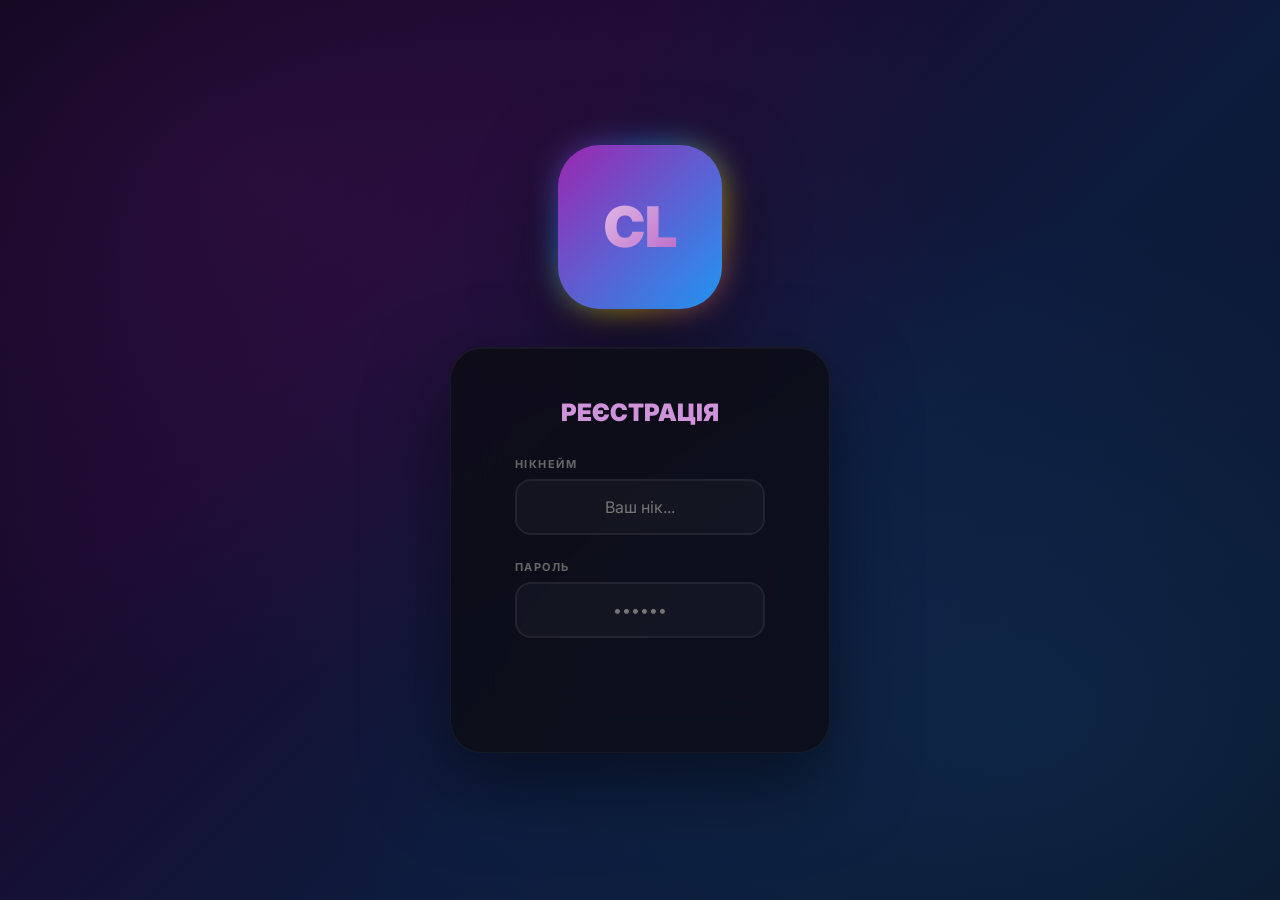
==== commit a55b2e3d: "1.3.7 city" ====
--- a/index.html
+++ b/index.html
@@ -27,7 +27,6 @@
         .login-card label{font-size:11px;color:#666;letter-spacing:1.5px;font-weight:700;text-transform:uppercase;display:block;text-align:left;margin-left:5%;margin-bottom:8px}
         .login-card input{width:90%;padding:16px 20px;margin-bottom:25px;border-radius:16px;border:2px solid rgba(255,255,255,.06);text-align:center;font-size:16px;background:rgba(255,255,255,.03);color:white;transition:.3s;font-family:'Inter'}
         .login-card input:focus{outline:none;border-color:rgba(156,39,176,.5);background:rgba(156,39,176,.05);box-shadow:0 0 30px rgba(156,39,176,.1)}
-        .login-card input::placeholder{color:#444}
         .login-error{color:#EF5350;font-size:13px;min-height:24px;margin-bottom:15px;font-weight:600}
         .login-mode-toggle{color:#777;font-size:13px;margin-top:20px;cursor:pointer;transition:.3s;font-weight:500}
         .login-mode-toggle:hover{color:#CE93D8}
@@ -65,6 +64,7 @@
         .tab-content::-webkit-scrollbar{width:6px}
         .tab-content::-webkit-scrollbar-thumb{background:rgba(156,39,176,.3);border-radius:3px}
 
+        /* АУКЦІОН */
         .roulette-section{display:flex;flex-direction:column;align-items:center;margin:25px 0 20px 0;width:100%}
         .roulette-frame{position:relative;width:940px}
         .roulette-pointer{position:absolute;top:-5px;left:50%;transform:translateX(-50%);z-index:30;filter:drop-shadow(0 6px 20px rgba(156,39,176,.6))}
@@ -107,13 +107,11 @@
         .container-price{font-size:18px;font-weight:800;color:#CE93D8;margin-top:10px}
         .locked-overlay{position:absolute;top:0;left:0;width:100%;height:100%;background:rgba(0,0,0,.8);border-radius:20px;backdrop-filter:blur(4px);display:flex;flex-direction:column;align-items:center;justify-content:center;color:#888;font-size:12px;gap:6px;font-weight:600;text-align:center;padding:15px}
 
-        /* Profile */
+        /* ПРОФІЛЬ */
         #tab-profile{background:linear-gradient(180deg,#05050a,#08080f);padding-top:30px}
-        
         .profile-hero{width:100%;max-width:700px;position:relative;margin-bottom:30px}
         .profile-hero-bg{position:absolute;top:0;left:0;right:0;height:180px;background:linear-gradient(135deg,#1a0a2e,#0d1b3c);border-radius:28px 28px 0 0;overflow:hidden}
         .profile-hero-bg::after{content:'';position:absolute;bottom:0;left:0;right:0;height:80px;background:linear-gradient(transparent,rgba(5,5,10,.95))}
-        
         .profile-hero-content{position:relative;padding:60px 40px 30px;text-align:center}
         
         .profile-avatar-wrapper{position:relative;width:140px;height:140px;margin:0 auto 20px}
@@ -183,90 +181,7 @@
         .settings-btn-new{background:linear-gradient(145deg,rgba(25,25,35,.9),rgba(18,18,28,.9));border:1px solid rgba(255,255,255,.06);color:#888;padding:16px 45px;border-radius:18px;font-size:15px;cursor:pointer;transition:.3s;display:flex;align-items:center;gap:12px;font-weight:600;font-family:'Inter';margin-top:10px}
         .settings-btn-new:hover{background:rgba(35,35,50,.9);color:#bbb;border-color:rgba(156,39,176,.3)}
 
-        /* Monopoly */
-        #tab-monopoly{background:linear-gradient(180deg,#05050a,#08080f);padding-top:30px}
-        .monopoly-header{text-align:center;margin-bottom:30px}
-        .monopoly-header h1{font-size:38px;margin:0;font-weight:900;color:#FFD700}
-        .monopoly-header p{color:#555;font-size:14px;margin-top:8px}
-        
-        .monopoly-tabs{display:flex;gap:12px;margin-bottom:30px;justify-content:center}
-        .monopoly-tab-btn{padding:14px 35px;border-radius:16px;border:1px solid rgba(255,255,255,.05);background:rgba(255,255,255,.02);color:#555;font-size:15px;font-weight:700;cursor:pointer;transition:.3s}
-        .monopoly-tab-btn:hover{border-color:rgba(156,39,176,.3);color:#999}
-        .monopoly-tab-btn.active{background:linear-gradient(135deg,rgba(156,39,176,.2),rgba(156,39,176,.08));border-color:rgba(156,39,176,.4);color:#CE93D8}
-        
-        .monopoly-section{display:none;width:100%;max-width:1100px}
-        .monopoly-section.active{display:block}
-        .my-biz-empty{text-align:center;padding:80px 25px;color:#444}
-        .my-biz-empty-icon{font-size:80px;margin-bottom:20px;opacity:.15}
-        .biz-total-income{text-align:center;background:rgba(76,175,80,.08);border:1px solid rgba(76,175,80,.15);border-radius:20px;padding:20px;margin:0 auto 25px auto;max-width:500px}
-        .biz-total-income-label{font-size:11px;color:#4CAF50;margin-bottom:6px;letter-spacing:1px;font-weight:700}
-        .biz-total-income-value{font-size:28px;font-weight:900;color:#4CAF50}
-        
-        .my-biz-grid{display:grid;grid-template-columns:repeat(auto-fill,minmax(320px,1fr));gap:18px;padding:0 25px}
-        .my-biz-card{background:rgba(18,18,28,.9);border:1px solid rgba(255,255,255,.04);border-radius:22px;overflow:hidden;cursor:pointer;transition:.4s}
-        .my-biz-card:hover{border-color:rgba(156,39,176,.25);transform:translateY(-5px)}
-        .my-biz-card-header{display:flex;align-items:center;gap:16px;padding:22px;border-bottom:1px solid rgba(255,255,255,.03)}
-        .my-biz-avatar{width:58px;height:58px;border-radius:16px;display:flex;align-items:center;justify-content:center;font-size:30px}
-        .my-biz-name{font-size:17px;font-weight:800}
-        .my-biz-category{font-size:11px;color:#666;margin-top:3px}
-        .my-biz-card-body{padding:18px 22px}
-        .my-biz-stat-row{display:flex;justify-content:space-between;margin-bottom:10px;font-size:13px}
-        .my-biz-stat-label{color:#555}
-        .my-biz-stat-value{color:#4CAF50;font-weight:700}
-        .my-biz-stat-value.gold{color:#FFD700}
-        .my-biz-income-bar{width:100%;height:4px;background:rgba(255,255,255,.03);border-radius:2px;margin-top:12px;overflow:hidden}
-        .my-biz-income-fill{height:100%;background:linear-gradient(90deg,#4CAF50,#81C784);border-radius:2px}
-        
-        .biz-catalog-grid{display:grid;grid-template-columns:repeat(3,1fr);gap:18px;padding:0 25px}
-        .biz-catalog-card{background:rgba(18,18,28,.9);border:1px solid rgba(255,255,255,.04);border-radius:22px;padding:28px;text-align:center;transition:.4s;position:relative}
-        .biz-catalog-card:hover{border-color:rgba(255,255,255,.1);transform:translateY(-5px)}
-        .biz-catalog-card.locked{opacity:.4}
-        .biz-catalog-icon{font-size:50px;margin-bottom:15px}
-        .biz-catalog-name{font-size:20px;font-weight:800;margin-bottom:6px}
-        .biz-catalog-desc{font-size:12px;color:#666;margin-bottom:18px;min-height:32px}
-        .biz-catalog-stats{background:rgba(0,0,0,.3);border-radius:16px;padding:14px;margin-bottom:18px}
-        .biz-catalog-stat{display:flex;justify-content:space-between;font-size:13px;margin-bottom:6px}
-        .biz-catalog-stat:last-child{margin-bottom:0}
-        .biz-catalog-stat-label{color:#555}
-        .biz-catalog-stat-value{color:#4CAF50;font-weight:700}
-        .biz-catalog-stat-value.req{color:#FFD700}
-        .biz-catalog-buy-btn{width:100%;padding:14px;border-radius:16px;border:none;font-size:15px;font-weight:800;cursor:pointer;background:linear-gradient(135deg,#9C27B0,#7B1FA2);color:white;transition:.3s;font-family:'Inter'}
-        .biz-catalog-buy-btn:hover:not(:disabled){transform:translateY(-2px)}
-        .biz-catalog-buy-btn:disabled{background:rgba(255,255,255,.03);color:#444;cursor:not-allowed}
-        .biz-catalog-badge{position:absolute;top:16px;right:16px;padding:5px 12px;border-radius:10px;font-size:11px;font-weight:800}
-        .biz-catalog-badge.lock{background:rgba(244,67,54,.15);color:#EF5350}
-        .biz-catalog-badge.owned{background:rgba(76,175,80,.15);color:#66BB6A}
-        .biz-catalog-lvl-badge{position:absolute;top:16px;left:16px;background:rgba(156,39,176,.15);color:#CE93D8;padding:5px 12px;border-radius:10px;font-size:11px;font-weight:800}
-
-        /* Modal */
-        .modal-overlay{position:fixed;top:0;left:0;width:100%;height:100%;background:rgba(0,0,0,.9);z-index:9998;display:none;justify-content:center;align-items:center;backdrop-filter:blur(15px)}
-        .modal-overlay.open{display:flex!important}
-        .modal-panel{background:#0c0c14;width:580px;max-height:90vh;border-radius:28px;border:1px solid rgba(255,255,255,.05);overflow-y:auto;box-shadow:0 40px 100px rgba(0,0,0,.7);animation:slideIn .4s ease}
-        @keyframes slideIn{from{transform:translateY(40px);opacity:0}to{transform:translateY(0);opacity:1}}
-        .modal-banner{height:120px;display:flex;align-items:center;justify-content:center;position:relative}
-        .modal-banner-icon{font-size:55px}
-        .modal-close{position:absolute;top:16px;right:16px;width:38px;height:38px;background:rgba(255,255,255,.06);border:none;border-radius:12px;color:#888;font-size:18px;cursor:pointer;display:flex;align-items:center;justify-content:center}
-        .modal-close:hover{background:#EF5350;color:white}
-        .modal-body{padding:25px 32px}
-        .modal-title{font-size:26px;font-weight:900;margin-bottom:5px}
-        .modal-subtitle{font-size:12px;color:#666;margin-bottom:22px}
-        .modal-divider{height:1px;background:rgba(255,255,255,.05);margin:22px 0}
-        .modal-stats-grid{display:grid;grid-template-columns:1fr 1fr;gap:12px;margin-bottom:22px}
-        .modal-stat{background:rgba(255,255,255,.02);padding:18px;border-radius:16px;text-align:center}
-        .modal-stat-label{font-size:10px;color:#555;text-transform:uppercase;letter-spacing:1.5px;margin-bottom:6px;font-weight:700}
-        .modal-stat-value{font-size:22px;font-weight:900}
-        .modal-stat-value.green{color:#4CAF50}
-        .modal-stat-value.gold{color:#FFD700}
-        .modal-upgrade-title{font-size:13px;color:#666;margin-bottom:12px;font-weight:800}
-        .modal-upgrade-btn{width:100%;padding:14px 18px;border-radius:14px;border:1px solid rgba(255,255,255,.04);background:rgba(255,255,255,.02);color:white;font-size:14px;cursor:pointer;transition:.3s;margin-bottom:10px;display:flex;justify-content:space-between;align-items:center;font-family:'Inter'}
-        .modal-upgrade-btn:hover:not(:disabled){background:rgba(76,175,80,.08);border-color:rgba(76,175,80,.2)}
-        .modal-upgrade-btn:disabled{opacity:.3;cursor:not-allowed}
-        .upgrade-label{display:flex;align-items:center;gap:10px;font-weight:600}
-        .upgrade-price{color:#4CAF50;font-weight:800}
-        .modal-action-btn{width:100%;padding:16px;border-radius:16px;border:none;font-size:16px;font-weight:800;cursor:pointer;transition:.3s;margin-top:15px;font-family:'Inter'}
-        .modal-action-btn.red{background:rgba(244,67,54,.08);color:#EF5350;border:1px solid rgba(244,67,54,.15)}
-
-        /* City */
+        /* МІСТО ТА БУДІВНИЦТВО */
         #tab-city{background:#040408;padding:0;overflow:hidden;position:relative}
         .city-hud{position:absolute;top:0;left:0;right:0;z-index:100;background:linear-gradient(180deg,rgba(4,4,8,.98),rgba(4,4,8,.85) 60%,transparent);padding:18px 30px 45px;display:flex;justify-content:space-between;align-items:flex-start;pointer-events:none}
         .city-hud>*{pointer-events:auto}
@@ -283,26 +198,21 @@
 
         .city-map-wrapper{width:100%;height:100%;overflow:auto;cursor:grab;position:relative}
         .city-map-wrapper:active{cursor:grabbing}
-        .city-map{width:3200px;height:2400px;position:relative;background:#1a3d12}
+        .city-map{width:2400px;height:2400px;position:relative;background:linear-gradient(135deg,#1a3d12,#2a5a1a)}
+        .city-map.placing{cursor:crosshair!important}
 
         .road-h{position:absolute;background:#2a2a2a;border-top:1px dashed rgba(255,200,0,.3);border-bottom:1px dashed rgba(255,200,0,.3)}
         .road-v{position:absolute;background:#2a2a2a;border-left:1px dashed rgba(255,200,0,.3);border-right:1px dashed rgba(255,200,0,.3)}
-        .quarter{position:absolute;border:2px dashed rgba(255,255,255,.06);border-radius:20px;pointer-events:none}
-        .quarter-label{position:absolute;top:10px;left:15px;font-size:11px;font-weight:800;color:rgba(255,255,255,.12);letter-spacing:1.5px}
-
-        .building{position:absolute;border-radius:10px;cursor:pointer;transition:.3s;display:flex;flex-direction:column;align-items:center;justify-content:center;box-shadow:0 6px 25px rgba(0,0,0,.5)}
+
+        .building{position:absolute;border-radius:10px;cursor:pointer;transition:transform .3s;display:flex;flex-direction:column;align-items:center;justify-content:center;box-shadow:0 6px 25px rgba(0,0,0,.5);pointer-events:auto}
         .building:hover{transform:scale(1.12);z-index:50}
         .building-icon{font-size:26px}
         .building-name{font-size:8px;color:rgba(255,255,255,.9);text-align:center;margin-top:2px;font-weight:700;max-width:92%}
-        .building-status{position:absolute;top:4px;right:4px;width:10px;height:10px;border-radius:50%}
-        .building-status.owned{background:#4CAF50;box-shadow:0 0 12px #4CAF50}
-        .building-status.rented{background:#FFA726;box-shadow:0 0 12px #FFA726}
-        .building-status.available{background:#555}
-        .building-status.locked{background:#EF5350}
         .building-level-badge{position:absolute;bottom:3px;right:3px;background:rgba(0,0,0,.8);color:#FFD700;font-size:8px;padding:2px 5px;border-radius:4px;font-weight:800}
         .building-income-float{position:absolute;top:-5px;left:50%;transform:translateX(-50%);color:#4CAF50;font-size:9px;font-weight:900;animation:floatUp 2.5s ease-in-out infinite}
         @keyframes floatUp{0%,100%{opacity:.4;transform:translateX(-50%) translateY(0)}50%{opacity:1;transform:translateX(-50%) translateY(-12px)}}
 
+        /* Типи будівель (кольори) */
         .b-residential{background:linear-gradient(180deg,#3F51B5,#303F9F);border:2px solid rgba(63,81,181,.4)}
         .b-commercial{background:linear-gradient(180deg,#E64A19,#BF360C);border:2px solid rgba(230,74,25,.4)}
         .b-industrial{background:linear-gradient(180deg,#546E7A,#37474F);border:2px solid rgba(84,110,122,.4)}
@@ -312,12 +222,34 @@
         .b-education{background:linear-gradient(180deg,#1E88E5,#1565C0);border:2px solid rgba(30,136,229,.4)}
         .b-medical{background:linear-gradient(180deg,#E53935,#C62828);border:2px solid rgba(229,57,53,.4)}
         .b-office{background:linear-gradient(180deg,#5C6BC0,#3949AB);border:2px solid rgba(92,107,192,.4)}
-
+        .b-business{background:linear-gradient(180deg,#FFB300,#FF8F00);border:2px solid rgba(255,179,0,.4)}
+
+        /* Модалка Меню Будівництва */
+        .build-catalog-grid{display:grid;grid-template-columns:repeat(3,1fr);gap:15px}
+        .build-catalog-card{background:rgba(18,18,28,.9);border:1px solid rgba(255,255,255,.04);border-radius:18px;padding:20px;text-align:center;transition:.3s;position:relative}
+        .build-catalog-card:hover{border-color:rgba(255,255,255,.1);transform:translateY(-3px)}
+        .build-catalog-card.locked{opacity:.4}
+        .bc-icon{font-size:35px;margin-bottom:10px}
+        .bc-name{font-size:16px;font-weight:800;margin-bottom:4px}
+        .bc-desc{font-size:11px;color:#666;margin-bottom:12px;min-height:26px}
+        .bc-stats{background:rgba(0,0,0,.3);border-radius:12px;padding:10px;margin-bottom:12px}
+        .bc-stat{display:flex;justify-content:space-between;font-size:12px;margin-bottom:4px}
+        .bc-stat:last-child{margin-bottom:0}
+        .bc-stat-label{color:#555}
+        .bc-stat-value{color:#4CAF50;font-weight:700}
+        .bc-buy-btn{width:100%;padding:12px;border-radius:12px;border:none;font-size:14px;font-weight:800;cursor:pointer;background:linear-gradient(135deg,#9C27B0,#7B1FA2);color:white;transition:.3s}
+        .bc-buy-btn:hover:not(:disabled){transform:translateY(-2px)}
+        .bc-buy-btn:disabled{background:rgba(255,255,255,.03);color:#444;cursor:not-allowed}
+        .bc-lvl-badge{position:absolute;top:10px;left:10px;background:rgba(156,39,176,.15);color:#CE93D8;padding:4px 8px;border-radius:8px;font-size:10px;font-weight:800}
+
+        /* Привид при будівництві */
+        .ghost-building{position:absolute;pointer-events:none;z-index:900;opacity:0.6;border:2px solid #4CAF50;background:rgba(76,175,80,.2);border-radius:10px;display:none;align-items:center;justify-content:center}
+        
+        /* Модалка Будівлі (BM) */
         .bm-header{padding:25px;display:flex;align-items:center;gap:20px;border-bottom:1px solid rgba(255,255,255,.04)}
         .bm-header-icon{width:68px;height:68px;border-radius:18px;display:flex;align-items:center;justify-content:center;font-size:36px}
         .bm-header-name{font-size:22px;font-weight:900}
         .bm-header-type{font-size:12px;color:#666;margin-top:3px}
-        .bm-header-status{font-size:11px;margin-top:6px;padding:4px 12px;border-radius:8px;display:inline-block;font-weight:700}
         .bm-body{padding:22px 25px}
         .bm-desc{font-size:13px;color:#888;margin-bottom:22px}
         .bm-stats{display:grid;grid-template-columns:1fr 1fr 1fr;gap:10px;margin-bottom:22px}
@@ -328,25 +260,35 @@
         .bm-action-btn{width:100%;padding:15px 20px;border-radius:14px;border:none;font-size:15px;font-weight:800;cursor:pointer;transition:.3s;display:flex;justify-content:space-between;align-items:center;font-family:'Inter'}
         .bm-action-btn:hover:not(:disabled){transform:scale(1.02)}
         .bm-action-btn:disabled{opacity:.3;cursor:not-allowed}
-        .bm-action-btn.buy{background:linear-gradient(135deg,#4CAF50,#2E7D32);color:white}
-        .bm-action-btn.rent{background:linear-gradient(135deg,#FF9800,#E65100);color:white}
         .bm-action-btn.upgrade{background:linear-gradient(135deg,#9C27B0,#6A1B9A);color:white}
         .bm-action-btn.sell{background:rgba(244,67,54,.08);color:#EF5350;border:1px solid rgba(244,67,54,.12)}
         .bm-action-btn.collect{background:linear-gradient(135deg,#2196F3,#1565C0);color:white}
         .bm-action-price{font-size:14px}
         .bm-action-left{display:flex;align-items:center;gap:10px}
-        .bm-office-bonus{background:rgba(92,107,192,.08);border:1px solid rgba(92,107,192,.2);border-radius:16px;padding:15px;margin-bottom:18px;text-align:center}
-        .bm-office-bonus-label{font-size:10px;color:#7986CB}
-        .bm-office-bonus-value{font-size:15px;font-weight:700;color:#9FA8DA;margin-top:5px}
-
-        /* Settings */
-        .settings-overlay{position:fixed;top:0;left:0;width:100%;height:100%;background:rgba(0,0,0,.9);z-index:9999;display:none;justify-content:center;align-items:center;backdrop-filter:blur(15px)}
-        .settings-overlay.open{display:flex!important}
-        .settings-panel{background:#0c0c14;width:480px;max-height:85vh;border-radius:28px;border:1px solid rgba(255,255,255,.05);display:flex;flex-direction:column;overflow:hidden}
+        
+        .modal-upgrade-btn{width:100%;padding:14px 18px;border-radius:14px;border:1px solid rgba(255,255,255,.04);background:rgba(255,255,255,.02);color:white;font-size:14px;cursor:pointer;transition:.3s;margin-bottom:10px;display:flex;justify-content:space-between;align-items:center}
+        .modal-upgrade-btn:hover:not(:disabled){background:rgba(76,175,80,.08);border-color:rgba(76,175,80,.2)}
+        .modal-upgrade-btn:disabled{opacity:.3;cursor:not-allowed}
+        .upgrade-label{display:flex;align-items:center;gap:10px;font-weight:600}
+        .upgrade-price{color:#4CAF50;font-weight:800}
+
+        /* Modal базові стилі */
+        .modal-overlay{position:fixed;top:0;left:0;width:100%;height:100%;background:rgba(0,0,0,.9);z-index:9998;display:none;justify-content:center;align-items:center;backdrop-filter:blur(15px)}
+        .modal-overlay.open{display:flex!important}
+        .modal-panel{background:#0c0c14;width:650px;max-height:90vh;border-radius:28px;border:1px solid rgba(255,255,255,.05);overflow-y:auto;box-shadow:0 40px 100px rgba(0,0,0,.7);animation:slideIn .4s ease;position:relative}
+        @keyframes slideIn{from{transform:translateY(40px);opacity:0}to{transform:translateY(0);opacity:1}}
+        .modal-close{position:absolute;top:16px;right:16px;width:38px;height:38px;background:rgba(255,255,255,.06);border:none;border-radius:12px;color:#888;font-size:18px;cursor:pointer;display:flex;align-items:center;justify-content:center;z-index:10}
+        .modal-close:hover{background:#EF5350;color:white}
+        .build-tabs{display:flex;gap:10px;padding:20px;background:rgba(255,255,255,.02);border-bottom:1px solid rgba(255,255,255,.05);overflow-x:auto}
+        .build-tab-btn{padding:10px 20px;border-radius:12px;background:rgba(255,255,255,.03);color:#888;border:none;cursor:pointer;font-weight:700;white-space:nowrap}
+        .build-tab-btn.active{background:#9C27B0;color:white}
+        
+        /* Settings & Dev */
+        .settings-overlay, .dev-overlay{position:fixed;top:0;left:0;width:100%;height:100%;background:rgba(0,0,0,.9);z-index:9999;display:none;justify-content:center;align-items:center;backdrop-filter:blur(15px)}
+        .settings-overlay.open, .dev-overlay.open{display:flex!important}
+        .settings-panel{background:#0c0c14;width:480px;max-height:85vh;border-radius:28px;border:1px solid rgba(255,255,255,.05);display:flex;flex-direction:column;overflow:hidden;position:relative}
         .settings-header{display:flex;justify-content:space-between;align-items:center;padding:25px 30px;border-bottom:1px solid rgba(255,255,255,.04)}
         .settings-header h2{margin:0;font-size:22px;font-weight:900}
-        .settings-close{width:38px;height:38px;background:rgba(255,255,255,.05);border:none;border-radius:12px;color:#888;font-size:18px;cursor:pointer;display:flex;align-items:center;justify-content:center}
-        .settings-close:hover{background:#EF5350;color:white}
         .settings-body{padding:25px 30px;overflow-y:auto;flex:1}
         .settings-section{margin-bottom:28px}
         .settings-section-title{font-size:11px;color:#555;text-transform:uppercase;letter-spacing:2px;margin-bottom:14px;font-weight:800}
@@ -359,12 +301,9 @@
         .settings-action-btn{width:100%;padding:14px;border-radius:14px;border:none;font-size:15px;font-weight:700;cursor:pointer;margin-bottom:8px;font-family:'Inter'}
         .btn-reset{background:rgba(244,67,54,.08);color:#EF5350;border:1px solid rgba(244,67,54,.12)}
         .btn-logout-s{background:rgba(255,255,255,.03);color:#888;border:1px solid rgba(255,255,255,.05)}
-        
         .dev-mode-trigger{margin-top:30px;padding-top:22px;border-top:1px solid rgba(255,255,255,.03);text-align:center}
         .dev-mode-btn{background:none;border:none;color:#222;font-size:10px;cursor:pointer;font-family:'Inter'}
-        
-        .dev-overlay{position:fixed;top:0;left:0;width:100%;height:100%;background:rgba(0,0,0,.95);z-index:10001;display:none;justify-content:center;align-items:center}
-        .dev-overlay.open{display:flex!important}
+
         .dev-password-card{background:#0a0a10;padding:40px;border-radius:24px;border:1px solid rgba(244,67,54,.2);text-align:center;width:320px}
         .dev-password-card h3{color:#EF5350;font-weight:900;font-size:28px;margin:0 0 5px}
         .dev-password-card p{color:#555;font-size:12px;margin-bottom:22px}
@@ -374,7 +313,7 @@
         .dev-cancel-btn{background:rgba(255,255,255,.05);color:#888;border:none;padding:12px 28px;border-radius:12px;cursor:pointer;font-family:'Inter'}
         .dev-error{color:#EF5350;font-size:12px;margin-top:10px;height:18px;font-weight:600}
         
-        .dev-console-panel{background:#0a0a10;width:500px;border-radius:24px;border:1px solid rgba(244,67,54,.2);overflow:hidden}
+        .dev-console-panel{background:#0a0a10;width:500px;border-radius:24px;border:1px solid rgba(244,67,54,.2);overflow:hidden;position:relative}
         .dev-console-header{background:linear-gradient(135deg,#EF5350,#C62828);padding:20px 25px;display:flex;justify-content:space-between;align-items:center}
         .dev-console-header h2{margin:0;font-size:18px;font-weight:900}
         .dev-console-body{padding:25px}
@@ -386,8 +325,6 @@
         .dev-input-row input{flex:1;padding:13px;border-radius:12px;border:1px solid rgba(255,255,255,.05);background:rgba(255,255,255,.02);color:white;font-size:14px;font-family:'Inter'}
         .dev-input-row button{padding:13px 20px;border-radius:12px;border:none;background:#4CAF50;color:white;font-weight:800;cursor:pointer;font-family:'Inter'}
         .dev-status{text-align:center;color:#4CAF50;font-size:13px;height:20px;margin-top:8px;font-weight:600}
-        .dev-footer{padding:15px 25px;border-top:1px solid rgba(255,255,255,.03);text-align:center}
-        .dev-footer-text{color:#222;font-size:10px}
 
         .toast-container{position:fixed;top:100px;right:25px;z-index:9997;display:flex;flex-direction:column;gap:10px}
         .toast{background:rgba(12,12,20,.98);border:1px solid rgba(255,255,255,.05);border-radius:18px;padding:18px 22px;min-width:280px;max-width:380px;box-shadow:0 15px 50px rgba(0,0,0,.6);animation:toastIn .4s ease,toastOut .4s ease 2.6s forwards;display:flex;align-items:center;gap:14px}
@@ -432,7 +369,7 @@
     
     <div class="dev-overlay" id="dev-auth"><div class="dev-password-card"><h3>🔐</h3><p>Developer Access</p><input type="password" id="dev-pw" maxlength="10" placeholder="••••"><div class="dev-error" id="dev-err"></div><div style="margin-top:15px"><button class="dev-enter-btn" onclick="chkDev()">Enter</button><button class="dev-cancel-btn" onclick="$('dev-auth').classList.remove('open')">✕</button></div></div></div>
     <div class="dev-overlay" id="dev-con"><div class="dev-console-panel">
-        <div class="dev-console-header"><h2>🛠️ Dev Console</h2><button class="settings-close" onclick="$('dev-con').classList.remove('open')">✕</button></div>
+        <div class="dev-console-header"><h2>🛠️ Dev Console</h2><button class="settings-close" onclick="$('dev-con').classList.remove('open')" style="position:static">✕</button></div>
         <div class="dev-console-body">
             <div class="dev-console-section"><div class="dev-console-section-title">💰 Balance</div>
                 <div class="dev-input-row"><input type="number" id="dev-money" placeholder="LGX"><button onclick="let a=parseInt($('dev-money').value);if(a>0){P.balance+=a;save();dS('✅ +'+a)}">Add</button></div>
@@ -442,10 +379,17 @@
                 <button class="dev-btn" onclick="P.level=99;P.xp=0;save();dS('✅ LVL 99')">🏆 LVL 99</button>
             </div>
             <div class="dev-status" id="dev-st"></div>
-        </div><div class="dev-footer"><div class="dev-footer-text">CLI Dev v5.0</div></div>
+        </div>
     </div></div>
 
-    <div class="modal-overlay" id="biz-modal"><div class="modal-panel" id="biz-modal-c"></div></div>
+    <div class="modal-overlay" id="build-modal">
+        <div class="modal-panel">
+            <button class="modal-close" onclick="$('build-modal').classList.remove('open')">✕</button>
+            <div class="build-tabs" id="build-tabs"></div>
+            <div class="bm-body" id="build-catalog-c" style="padding-top:10px"></div>
+        </div>
+    </div>
+
     <div class="modal-overlay" id="bld-modal"><div class="modal-panel" id="bld-modal-c"></div></div>
 
     <div id="game-ui">
@@ -464,8 +408,8 @@
         </div>
         <div class="nav-tabs">
             <div class="nav-btn active" onclick="switchTab('auction')">🎰 Аукціон</div>
-            <div class="nav-btn" onclick="switchTab('monopoly')">🏢 Монополія</div>
-            <div class="nav-btn" onclick="switchTab('city')">🏙️ Рівне</div>
+            <div class="nav-btn" onclick="switchTab('city')">🏙️ Місто</div>
+            <div class="nav-btn" onclick="switchTab('illegal')">🎭 Нелегал</div>
             <div class="nav-btn" onclick="switchTab('profile')">👤 Профіль</div>
         </div>
 
@@ -484,29 +428,32 @@
             </div>
         </div>
 
-        <div id="tab-monopoly" class="tab-content">
-            <div class="monopoly-header"><h1>🏢 МОНОПОЛІЯ</h1><p>Побудуй бізнес-імперію</p></div>
-            <div class="monopoly-tabs">
-                <div class="monopoly-tab-btn active" onclick="switchMT('my')">🏢 Мої Бізнеси</div>
-                <div class="monopoly-tab-btn" onclick="switchMT('open')">➕ Відкрити</div>
-            </div>
-            <div class="monopoly-section active" id="m-my">
-                <div class="biz-total-income" id="biz-total" style="display:none"><div class="biz-total-income-label">💰 ДОХІД</div><div class="biz-total-income-value" id="biz-total-v">0</div></div>
-                <div id="my-biz-c"><div class="my-biz-empty"><div class="my-biz-empty-icon">🏗️</div><div style="font-size:20px;font-weight:700">Немає бізнесів</div></div></div>
-            </div>
-            <div class="monopoly-section" id="m-open"><div class="biz-catalog-grid" id="biz-cat"></div></div>
-        </div>
-
-        <div id="tab-city" class="tab-content">
+        <div id="tab-city" class="tab-content" style="padding-bottom:0">
             <div class="city-hud">
-                <div class="city-hud-left"><h2>🏙️ <span>РІВНЕ</span></h2><p>Купіть 3 офіси → Elite</p></div>
+                <div class="city-hud-left">
+                    <h2>🏙️ <span>РІВНЕ</span></h2>
+                    <p>Розвивай місто та отримуй прибуток</p>
+                    <button class="btn btn-green" style="margin-top:15px; padding:10px 25px; font-size:14px; pointer-events:auto;" onclick="$('build-modal').classList.add('open');renderBuildCat('residential')">🏗️ Побудувати</button>
+                </div>
                 <div class="city-hud-right">
                     <div class="city-hud-stat"><div class="city-hud-stat-label">НАСЕЛЕННЯ</div><div class="city-hud-stat-value pop" id="city-pop">0</div></div>
                     <div class="city-hud-stat"><div class="city-hud-stat-label">ЩАСТЯ</div><div class="city-hud-stat-value happy" id="city-happy">0%</div></div>
                     <div class="city-hud-stat"><div class="city-hud-stat-label">ОФІСИ</div><div class="city-hud-stat-value" style="color:#7986CB" id="city-offices">0/3</div></div>
                 </div>
             </div>
-            <div class="city-map-wrapper" id="cmw"><div class="city-map" id="cmap"></div></div>
+            <div class="city-map-wrapper" id="cmw">
+                <div class="city-map" id="cmap">
+                    <div class="ghost-building" id="ghost-bld"></div>
+                </div>
+            </div>
+        </div>
+
+        <div id="tab-illegal" class="tab-content" style="justify-content:center">
+            <div style="text-align:center; padding:50px">
+                <div style="font-size:60px; margin-bottom:20px; filter:grayscale(1) opacity(0.5)">🎭</div>
+                <h1 style="color:#EF5350; font-weight:900; margin:0 0 10px 0; font-size:32px">НЕЛЕГАЛ</h1>
+                <p style="color:#888; font-size:14px">Очікуйте в наступних оновленнях. Темна сторона міста ще розробляється...</p>
+            </div>
         </div>
 
         <div id="tab-profile" class="tab-content">
@@ -525,7 +472,7 @@
                         <div class="profile-level-badge">LVL <span id="p-lvl-badge">1</span></div>
                     </div>
                     <div class="profile-name" id="p-nick">Player</div>
-                    <div class="profile-title">🎮 Container Tycoon</div>
+                    <div class="profile-title">🎮 Tycoon Builder</div>
                     
                     <div class="profile-level-section">
                         <div class="profile-level-header">
@@ -559,7 +506,7 @@
                 <div class="stats-grid">
                     <div class="stat-card gold"><div class="stat-icon">💰</div><div class="stat-value" id="s-bal">0</div><div class="stat-label">Баланс</div></div>
                     <div class="stat-card purple"><div class="stat-icon">📦</div><div class="stat-value" id="s-opened">0</div><div class="stat-label">Контейнерів</div></div>
-                    <div class="stat-card green"><div class="stat-icon">🏢</div><div class="stat-value" id="s-biz">0</div><div class="stat-label">Бізнесів</div></div>
+                    <div class="stat-card green"><div class="stat-icon">💼</div><div class="stat-value" id="s-biz">0</div><div class="stat-label">Бізнесів</div></div>
                     <div class="stat-card blue"><div class="stat-icon">🏗️</div><div class="stat-value" id="s-bld">0</div><div class="stat-label">Будівлі</div></div>
                     <div class="stat-card blue"><div class="stat-icon">👥</div><div class="stat-value" id="s-pop">0</div><div class="stat-label">Населення</div></div>
                     <div class="stat-card green"><div class="stat-icon">📈</div><div class="stat-value" id="s-inc">0</div><div class="stat-label">Дохід/10с</div></div>
@@ -571,226 +518,606 @@
     </div>
 
 <script>
-const $=id=>document.getElementById(id);
-
-// Particles
-function createParticles(){const c=$('particles');for(let i=0;i<15;i++){const p=document.createElement('div');p.className='particle';p.style.left=Math.random()*100+'%';p.style.animationDelay=Math.random()*15+'s';p.style.animationDuration=(10+Math.random()*10)+'s';c.appendChild(p)}}
+const $ = id => document.getElementById(id);
+
+// Частинки
+function createParticles() {
+    const c = $('particles');
+    if (!c) return;
+    c.innerHTML = '';
+    for (let i = 0; i < 20; i++) {
+        const p = document.createElement('div');
+        p.className = 'particle';
+        p.style.left = Math.random() * 100 + '%';
+        p.style.animationDelay = Math.random() * 15 + 's';
+        p.style.animationDuration = (10 + Math.random() * 15) + 's';
+        c.appendChild(p);
+    }
+}
 createParticles();
 
-let audioCtx=null;
-function initAudio(){if(!audioCtx)audioCtx=new(window.AudioContext||window.webkitAudioContext)()}
-function playTick(f=800,d=.03){if(!audioCtx)return;try{const o=audioCtx.createOscillator(),g=audioCtx.createGain();o.connect(g);g.connect(audioCtx.destination);o.frequency.value=f;o.type='sine';g.gain.setValueAtTime(.05,audioCtx.currentTime);g.gain.exponentialRampToValueAtTime(.001,audioCtx.currentTime+d);o.start();o.stop(audioCtx.currentTime+d)}catch(e){}}
-function playWin(){if(!audioCtx)return;[0,.1,.2,.35].forEach((d,i)=>{const o=audioCtx.createOscillator(),g=audioCtx.createGain();o.connect(g);g.connect(audioCtx.destination);o.frequency.value=[523,659,784,1047][i];o.type='sine';g.gain.setValueAtTime(.08,audioCtx.currentTime+d);g.gain.exponentialRampToValueAtTime(.001,audioCtx.currentTime+d+.3);o.start(audioCtx.currentTime+d);o.stop(audioCtx.currentTime+d+.3)})}
-function playCash(){if(!audioCtx)return;const o=audioCtx.createOscillator(),g=audioCtx.createGain();o.connect(g);g.connect(audioCtx.destination);o.frequency.value=1200;o.type='sine';g.gain.setValueAtTime(.06,audioCtx.currentTime);g.gain.exponentialRampToValueAtTime(.001,audioCtx.currentTime+.15);o.start();o.stop(audioCtx.currentTime+.15)}
-
-const carDB={yellow:[{name:"Lada 2107",price:150,img:"https://upload.wikimedia.org/wikipedia/commons/thumb/8/8a/Golf_II_jaslo.jpg/330px-Golf_II_jaslo.jpg"},{name:"Daewoo Lanos",price:200,img:"https://upload.wikimedia.org/wikipedia/commons/e/ec/Daewoo_Lanos_front_20080110.jpg"},{name:"VW Golf 2",price:250,img:"https://upload.wikimedia.org/wikipedia/commons/thumb/8/8a/Golf_II_jaslo.jpg/330px-Golf_II_jaslo.jpg"},{name:"Audi 80",price:300,img:"https://upload.wikimedia.org/wikipedia/commons/thumb/b/b4/Audi80-1992.JPG/330px-Audi80-1992.JPG"},{name:"Opel Astra",price:350,img:"https://upload.wikimedia.org/wikipedia/commons/thumb/d/d5/Opel_Astra_F_front_20071019.jpg/250px-Opel_Astra_F_front_20071019.jpg"}],green:[{name:"Skoda Octavia",price:1800,img:"https://upload.wikimedia.org/wikipedia/commons/thumb/1/1c/Skoda_Octavia_I_front_20080213.jpg/250px-Skoda_Octavia_I_front_20080213.jpg"},{name:"Toyota Camry",price:2500,img:"https://upload.wikimedia.org/wikipedia/commons/thumb/6/64/2010_Toyota_Camry_base_--_11-25-2009.jpg/250px-2010_Toyota_Camry_base_--_11-25-2009.jpg"},{name:"VW Passat",price:2200,img:"https://upload.wikimedia.org/wikipedia/commons/thumb/9/91/VW_Passat_B8_Limousine_2.0_TDI_Highline.JPG/250px-VW_Passat_B8_Limousine_2.0_TDI_Highline.JPG"},{name:"Mazda 6",price:2100,img:"https://upload.wikimedia.org/wikipedia/commons/thumb/a/af/2005-2007_Mazda_6_%28GG_Series_2%29_Luxury_Sports_hatchback_%282011-01-13%29.jpg/330px-2005-2007_Mazda_6_%28GG_Series_2%29_Luxury_Sports_hatchback_%282011-01-13%29.jpg"},{name:"Honda Accord",price:2300,img:"https://upload.wikimedia.org/wikipedia/commons/thumb/4/46/Honda_Accord_%282008%29_front.JPG/250px-Honda_Accord_%282008%29_front.JPG"}],blue:[{name:"BMW M5",price:11000,img:"https://upload.wikimedia.org/wikipedia/commons/thumb/5/52/2021_BMW_M5_CS_F90.jpg/330px-2021_BMW_M5_CS_F90.jpg"},{name:"Mercedes G",price:15000,img:"https://upload.wikimedia.org/wikipedia/commons/thumb/3/38/Mercedes-Benz_W465_450_d_DSC_0679.jpg/250px-Mercedes-Benz_W465_450_d_DSC_0679.jpg"},{name:"Porsche 911",price:12500,img:"https://upload.wikimedia.org/wikipedia/commons/thumb/9/94/GIMS_2019%2C_Le_Grand-Saconnex_%28GIMS9988%29.jpg/250px-GIMS_2019%2C_Le_Grand-Saconnex_%28GIMS9988%29.jpg"},{name:"Tesla S",price:9000,img:"https://upload.wikimedia.org/wikipedia/commons/thumb/b/b6/2021_Tesla_Model_S_P2_Long_Range_front_right_view.jpg/330px-2021_Tesla_Model_S_P2_Long_Range_front_right_view.jpg"},{name:"Range Rover",price:13000,img:"https://upload.wikimedia.org/wikipedia/commons/thumb/3/3d/Land_Rover_Range_Rover_LWB_Autobiography_L460_Santorini_Black_%281%29.jpg/330px-Land_Rover_Range_Rover_LWB_Autobiography_L460_Santorini_Black_%281%29.jpg"}],red:[{name:"Bugatti",price:350000,img:"https://upload.wikimedia.org/wikipedia/commons/thumb/b/b0/2016-03-01_Geneva_Motor_Show_0853.JPG/960px-2016-03-01_Geneva_Motor_Show_0853.JPG"},{name:"Lamborghini",price:50000,img:"https://upload.wikimedia.org/wikipedia/commons/thumb/e/ee/Lamborghini_Aventador_Front_View.jpg/320px-Lamborghini_Aventador_Front_View.jpg"},{name:"Ferrari",price:300000,img:"https://upload.wikimedia.org/wikipedia/commons/thumb/d/de/LaFerrari_in_Schenzhen.JPG/320px-LaFerrari_in_Schenzhen.JPG"},{name:"McLaren P1",price:150000,img:"https://upload.wikimedia.org/wikipedia/commons/thumb/9/95/McLaren_P1.jpg/320px-McLaren_P1.jpg"},{name:"Rolls-Royce",price:80000,img:"https://upload.wikimedia.org/wikipedia/commons/thumb/7/77/Rolls-Royce_Phantom_VIII_IMG_4576.jpg/320px-Rolls-Royce_Phantom_VIII_IMG_4576.jpg"}]};
-
-const bizCat=[{id:'kiosk',name:'Газетний кіоск',icon:'📰',cat:'Торгівля',desc:'Газети та снеки',cost:500,baseInc:10,reqLvl:5,color:'#FFD700',bg:'linear-gradient(135deg,#2a2520,#1a1815)'},{id:'cafe',name:'Кафе',icon:'☕',cat:'Харчування',desc:'Кава та випічка',cost:3000,baseInc:50,reqLvl:10,color:'#8D6E63',bg:'linear-gradient(135deg,#2a2018,#1a1510)'},{id:'carwash',name:'Автомийка',icon:'🚗',cat:'Сервіс',desc:'Мийка авто',cost:15000,baseInc:200,reqLvl:15,color:'#42A5F5',bg:'linear-gradient(135deg,#1a2030,#101828)'},{id:'rest',name:'Ресторан',icon:'🍽️',cat:'Харчування',desc:'Елітна кухня',cost:75000,baseInc:800,reqLvl:25,color:'#AB47BC',bg:'linear-gradient(135deg,#2a1a30,#1a1020)'},{id:'hotel',name:'Готель',icon:'🏨',cat:'Нерухомість',desc:'5 зірок',cost:500000,baseInc:5000,reqLvl:40,color:'#FFA726',bg:'linear-gradient(135deg,#302a18,#201a10)'},{id:'tech',name:'TechCorp',icon:'🏭',cat:'IT',desc:'Технології',cost:2000000,baseInc:25000,reqLvl:60,color:'#EF5350',bg:'linear-gradient(135deg,#301818,#201010)'}];
-const bizUp={wb:{name:'Сайт',icon:'🌐',price:100,bonus:.1,desc:'+10%'},ad:{name:'Реклама',icon:'📢',price:500,bonus:.15,desc:'+15%'},mg:{name:'Менеджер',icon:'👔',price:2000,bonus:.2,desc:'+20%'},lo:{name:'Преміум',icon:'📍',price:10000,bonus:.5,desc:'+50%'}};
-
-const CB=[{id:'h1',name:'Жилий будинок',icon:'🏠',type:'residential',cls:'b-residential',desc:'20 мешканців',x:120,y:220,w:75,h:75,buyCost:2000,rentCost:200,income:30,pop:20,happy:5,reqLvl:1},{id:'h2',name:'Багатоповерхівка',icon:'🏢',type:'residential',cls:'b-residential',desc:'150 мешканців',x:230,y:220,w:85,h:95,buyCost:25000,rentCost:2500,income:300,pop:150,happy:3,reqLvl:8},{id:'shop1',name:'Продуктовий',icon:'🏪',type:'commercial',cls:'b-commercial',desc:'Магазин',x:500,y:230,w:70,h:70,buyCost:5000,rentCost:500,income:80,pop:5,happy:8,reqLvl:3},{id:'office1',name:'Офіс Центр',icon:'🏛️',type:'office',cls:'b-office',desc:'Elite (1/3)',x:750,y:220,w:90,h:85,buyCost:50000,rentCost:0,income:500,pop:25,happy:5,reqLvl:10,isOffice:true},{id:'mall',name:'ТРЦ',icon:'🛒',type:'commercial',cls:'b-commercial',desc:'ТРЦ',x:120,y:450,w:120,h:105,buyCost:200000,rentCost:20000,income:3000,pop:30,happy:15,reqLvl:15},{id:'office2',name:'Бізнес-центр',icon:'🏢',type:'office',cls:'b-office',desc:'Elite (2/3)',x:550,y:460,w:95,h:90,buyCost:100000,rentCost:0,income:1000,pop:40,happy:3,reqLvl:18,isOffice:true},{id:'cinema',name:'Кінотеатр',icon:'🎬',type:'entertainment',cls:'b-entertainment',desc:'6 залів',x:120,y:700,w:85,h:75,buyCost:30000,rentCost:3000,income:500,pop:10,happy:20,reqLvl:7},{id:'stadium',name:'Стадіон',icon:'🏟️',type:'entertainment',cls:'b-entertainment',desc:'15000 місць',x:240,y:680,w:130,h:120,buyCost:500000,rentCost:50000,income:8000,pop:50,happy:30,reqLvl:25},{id:'school',name:'Школа',icon:'🏫',type:'education',cls:'b-education',desc:'Школа',x:120,y:950,w:85,h:75,buyCost:25000,rentCost:2500,income:300,pop:30,happy:12,reqLvl:5},{id:'hospital',name:'Лікарня',icon:'🏥',type:'medical',cls:'b-medical',desc:'Лікарня',x:400,y:940,w:100,h:95,buyCost:150000,rentCost:15000,income:2000,pop:50,happy:20,reqLvl:15},{id:'factory',name:'Завод',icon:'🏭',type:'industrial',cls:'b-industrial',desc:'Завод',x:120,y:1200,w:100,h:85,buyCost:80000,rentCost:8000,income:1500,pop:40,happy:-5,reqLvl:12},{id:'office3',name:'Офіс Держ',icon:'🏗️',type:'office',cls:'b-office',desc:'Elite (3/3)',x:380,y:1430,w:90,h:85,buyCost:200000,rentCost:0,income:2000,pop:50,happy:5,reqLvl:30,isOffice:true}];
-
-const quarters=[{id:'center',name:'ЦЕНТР',x:80,y:180,w:800,h:170,color:'rgba(255,215,0,.06)'},{id:'trade',name:'ТОРГОВИЙ',x:80,y:410,w:600,h:170,color:'rgba(230,74,25,.05)'},{id:'fun',name:'РОЗВАГИ',x:80,y:650,w:550,h:180,color:'rgba(142,36,170,.05)'},{id:'edu',name:'ОСВІТА',x:80,y:900,w:550,h:170,color:'rgba(30,136,229,.05)'},{id:'ind',name:'ПРОМЗОНА',x:80,y:1160,w:400,h:150,color:'rgba(84,110,122,.05)'}];
-
-const ACC_KEY='cli_accounts';const SESS_KEY='cli_session';
-
-function getAccounts(){return JSON.parse(localStorage.getItem(ACC_KEY)||'{}')}
-function saveAccounts(acc){localStorage.setItem(ACC_KEY,JSON.stringify(acc))}
-function getSession(){return JSON.parse(localStorage.getItem(SESS_KEY)||'null')}
-function saveSession(s){localStorage.setItem(SESS_KEY,JSON.stringify(s))}
-
-let loginMode='login';let sessionStart=Date.now();
-
-function updateLoginUI(){
-    const accs=getAccounts();
-    const hasAny=Object.keys(accs).length>0;
-    if(hasAny){
-        loginMode='login';
-        $('login-title').innerText='ВХІД';
-        $('login-btn').style.display='none';
-        $('register-btn').style.display='none';
-        $('login-toggle').innerText='Немає акаунту? Зареєструватися';
-        $('login-toggle').style.display='block';
-    }else{
-        loginMode='register';
-        $('login-title').innerText='РЕЄСТРАЦІЯ';
-        $('login-btn').style.display='none';
-        $('register-btn').style.display='none';
-        $('login-toggle').style.display='none';
+// Аудіо
+let audioCtx = null;
+function initAudio() { if (!audioCtx) audioCtx = new (window.AudioContext || window.webkitAudioContext)(); }
+function playTick(f=800, d=0.03) {
+    if (!audioCtx) return; try { const o=audioCtx.createOscillator(),g=audioCtx.createGain(); o.connect(g); g.connect(audioCtx.destination); o.frequency.value=f; o.type='sine'; g.gain.setValueAtTime(0.05, audioCtx.currentTime); g.gain.exponentialRampToValueAtTime(0.001, audioCtx.currentTime+d); o.start(); o.stop(audioCtx.currentTime+d); } catch(e){}
+}
+function playWin() {
+    if (!audioCtx) return; [0, 0.1, 0.2, 0.35].forEach((d, i) => { const o=audioCtx.createOscillator(),g=audioCtx.createGain(); o.connect(g); g.connect(audioCtx.destination); o.frequency.value=[523, 659, 784, 1047][i]; o.type='sine'; g.gain.setValueAtTime(0.08, audioCtx.currentTime+d); g.gain.exponentialRampToValueAtTime(0.001, audioCtx.currentTime+d+0.3); o.start(audioCtx.currentTime+d); o.stop(audioCtx.currentTime+d+0.3); });
+}
+function playCash() {
+    if (!audioCtx) return; const o=audioCtx.createOscillator(),g=audioCtx.createGain(); o.connect(g); g.connect(audioCtx.destination); o.frequency.value=1200; o.type='sine'; g.gain.setValueAtTime(0.06, audioCtx.currentTime); g.gain.exponentialRampToValueAtTime(0.001, audioCtx.currentTime+0.15); o.start(); o.stop(audioCtx.currentTime+0.15);
+}
+
+const carDB = {
+    yellow: [ { name: "Lada 2107", price: 150, img: "https://upload.wikimedia.org/wikipedia/commons/thumb/8/8a/Golf_II_jaslo.jpg/330px-Golf_II_jaslo.jpg" }, { name: "Daewoo Lanos", price: 200, img: "https://upload.wikimedia.org/wikipedia/commons/e/ec/Daewoo_Lanos_front_20080110.jpg" } ],
+    green: [ { name: "Skoda Octavia", price: 1800, img: "https://upload.wikimedia.org/wikipedia/commons/thumb/1/1c/Skoda_Octavia_I_front_20080213.jpg/250px-Skoda_Octavia_I_front_20080213.jpg" }, { name: "Toyota Camry", price: 2500, img: "https://upload.wikimedia.org/wikipedia/commons/thumb/6/64/2010_Toyota_Camry_base_--_11-25-2009.jpg/250px-2010_Toyota_Camry_base_--_11-25-2009.jpg" } ],
+    blue: [ { name: "BMW M5", price: 11000, img: "https://upload.wikimedia.org/wikipedia/commons/thumb/5/52/2021_BMW_M5_CS_F90.jpg/330px-2021_BMW_M5_CS_F90.jpg" }, { name: "Mercedes G", price: 15000, img: "https://upload.wikimedia.org/wikipedia/commons/thumb/3/38/Mercedes-Benz_W465_450_d_DSC_0679.jpg/250px-Mercedes-Benz_W465_450_d_DSC_0679.jpg" } ],
+    red: [ { name: "Lamborghini", price: 50000, img: "https://upload.wikimedia.org/wikipedia/commons/thumb/e/ee/Lamborghini_Aventador_Front_View.jpg/320px-Lamborghini_Aventador_Front_View.jpg" }, { name: "Rolls-Royce", price: 80000, img: "https://upload.wikimedia.org/wikipedia/commons/thumb/7/77/Rolls-Royce_Phantom_VIII_IMG_4576.jpg/320px-Rolls-Royce_Phantom_VIII_IMG_4576.jpg" } ]
+};
+
+// Прокачка для бізнесів
+const bizUp = {
+    wb: { name: 'Сайт', icon: '🌐', price: 100, bonus: 0.1, desc: '+10%' },
+    ad: { name: 'Реклама', icon: '📢', price: 500, bonus: 0.15, desc: '+15%' },
+    mg: { name: 'Менеджер', icon: '👔', price: 2000, bonus: 0.2, desc: '+20%' },
+    lo: { name: 'Преміум', icon: '📍', price: 10000, bonus: 0.5, desc: '+50%' }
+};
+
+// ЄДИНИЙ КАТАЛОГ ВСІХ БУДІВЕЛЬ (Об'єднані місто + бізнеси)
+const Catalog = [
+    // ЖИТЛО
+    { id: 'h1', cat: 'residential', name: 'Жилий будинок', icon: '🏠', cls: 'b-residential', desc: '20 мешканців', w: 75, h: 75, cost: 2000, income: 30, pop: 20, happy: 5, reqLvl: 1 },
+    { id: 'h2', cat: 'residential', name: 'Багатоповерхівка', icon: '🏢', cls: 'b-residential', desc: '150 мешканців', w: 85, h: 95, cost: 25000, income: 300, pop: 150, happy: 3, reqLvl: 8 },
+    { id: 'h3', cat: 'residential', name: 'Житловий комплекс', icon: '🏘️', cls: 'b-residential', desc: '500 мешканців', w: 120, h: 110, cost: 150000, income: 1800, pop: 500, happy: 10, reqLvl: 20 },
+    
+    // ОФІСИ
+    { id: 'office1', cat: 'office', name: 'Малий Офіс', icon: '🏛️', cls: 'b-office', desc: 'Elite (1/3)', w: 90, h: 85, cost: 50000, income: 500, pop: 25, happy: 5, reqLvl: 10, isOffice: true },
+    { id: 'office2', cat: 'office', name: 'Бізнес-центр', icon: '🏢', cls: 'b-office', desc: 'Elite (2/3)', w: 95, h: 90, cost: 100000, income: 1000, pop: 40, happy: 3, reqLvl: 18, isOffice: true },
+    { id: 'office3', cat: 'office', name: 'Офіс Держ', icon: '🏗️', cls: 'b-office', desc: 'Elite (3/3)', w: 90, h: 85, cost: 200000, income: 2000, pop: 50, happy: 5, reqLvl: 30, isOffice: true },
+    { id: 'office4', cat: 'office', name: 'Хмарочос', icon: '🏙️', cls: 'b-office', desc: 'Супер Офіс', w: 110, h: 150, cost: 500000, income: 6000, pop: 100, happy: 8, reqLvl: 40, isOffice: false },
+
+    // БІЗНЕСИ (колишня монополія, тепер ставляться на карту, мають свої апгрейди)
+    { id: 'kiosk', cat: 'business', name: 'Кіоск', icon: '📰', cls: 'b-business', desc: 'Газети та снеки', w: 70, h: 70, cost: 500, income: 10, pop: 2, happy: 2, reqLvl: 5, isBiz: true },
+    { id: 'cafe', cat: 'business', name: 'Кафе', icon: '☕', cls: 'b-business', desc: 'Кава та випічка', w: 80, h: 80, cost: 3000, income: 50, pop: 5, happy: 5, reqLvl: 10, isBiz: true },
+    { id: 'bakery', cat: 'business', name: 'Пекарня', icon: '🥐', cls: 'b-business', desc: 'Свіжа випічка', w: 80, h: 85, cost: 12000, income: 150, pop: 8, happy: 8, reqLvl: 12, isBiz: true },
+    { id: 'carwash', cat: 'business', name: 'Автомийка', icon: '🚗', cls: 'b-business', desc: 'Мийка авто', w: 90, h: 90, cost: 15000, income: 200, pop: 5, happy: 5, reqLvl: 15, isBiz: true },
+    { id: 'bar', cat: 'business', name: 'Бар', icon: '🍺', cls: 'b-business', desc: 'Нічне життя', w: 85, h: 85, cost: 25000, income: 350, pop: 10, happy: 10, reqLvl: 18, isBiz: true },
+    { id: 'pharmacy', cat: 'business', name: 'Аптека', icon: '💊', cls: 'b-business', desc: 'Ліки та здоров\'я', w: 80, h: 80, cost: 35000, income: 450, pop: 12, happy: 15, reqLvl: 20, isBiz: true },
+    { id: 'gym', cat: 'business', name: 'Спортзал', icon: '🏋️', cls: 'b-business', desc: 'Фітнес центр', w: 100, h: 90, cost: 45000, income: 600, pop: 15, happy: 15, reqLvl: 22, isBiz: true },
+    { id: 'rest', cat: 'business', name: 'Ресторан', icon: '🍽️', cls: 'b-business', desc: 'Елітна кухня', w: 110, h: 100, cost: 75000, income: 800, pop: 20, happy: 15, reqLvl: 25, isBiz: true },
+    { id: 'clinic', cat: 'business', name: 'Клініка', icon: '🏥', cls: 'b-business', desc: 'Приватна клініка', w: 100, h: 100, cost: 180000, income: 2200, pop: 30, happy: 20, reqLvl: 35, isBiz: true },
+    { id: 'hotel', cat: 'business', name: 'Готель', icon: '🏨', cls: 'b-business', desc: '5 зірок', w: 120, h: 140, cost: 500000, income: 5000, pop: 50, happy: 10, reqLvl: 40, isBiz: true },
+
+    // РОЗВАГИ Й ІНШЕ
+    { id: 'park', cat: 'other', name: 'Парк', icon: '🌳', cls: 'b-entertainment', desc: 'Міський парк', w: 120, h: 100, cost: 60000, income: 400, pop: 0, happy: 25, reqLvl: 10 },
+    { id: 'cinema', cat: 'other', name: 'Кінотеатр', icon: '🎬', cls: 'b-entertainment', desc: '6 залів', w: 85, h: 75, cost: 30000, income: 500, pop: 10, happy: 20, reqLvl: 7 },
+    { id: 'school', cat: 'other', name: 'Школа', icon: '🏫', cls: 'b-education', desc: 'Школа', w: 85, h: 75, cost: 25000, income: 300, pop: 30, happy: 12, reqLvl: 5 },
+    { id: 'factory', cat: 'other', name: 'Завод', icon: '🏭', cls: 'b-industrial', desc: 'Завод', w: 100, h: 85, cost: 80000, income: 1500, pop: 40, happy: -5, reqLvl: 12 },
+    { id: 'police', cat: 'other', name: 'Поліція', icon: '👮', cls: 'b-government', desc: 'Безпека', w: 80, h: 80, cost: 60000, income: 400, pop: 10, happy: 15, reqLvl: 14 }
+];
+
+const cats = {
+    'residential': '🏠 Жилі',
+    'office': '🏢 Офіси',
+    'business': '💼 Бізнеси',
+    'other': '🌳 Інше'
+};
+
+const ACC_KEY = 'cli_accounts';
+const SESS_KEY = 'cli_session';
+function getAccounts() { return JSON.parse(localStorage.getItem(ACC_KEY) || '{}'); }
+function saveAccounts(acc) { localStorage.setItem(ACC_KEY, JSON.stringify(acc)); }
+function getSession() { return JSON.parse(localStorage.getItem(SESS_KEY) || 'null'); }
+function saveSession(s) { localStorage.setItem(SESS_KEY, JSON.stringify(s)); }
+
+let loginMode = 'login', sessionStart = Date.now();
+
+function updateLoginUI() {
+    const accs = getAccounts();
+    if (Object.keys(accs).length > 0) {
+        loginMode = 'login'; $('login-title').innerText = 'ВХІД';
+        $('login-toggle').innerText = 'Немає акаунту? Зареєструватися'; $('login-toggle').style.display = 'block';
+    } else {
+        loginMode = 'register'; $('login-title').innerText = 'РЕЄСТРАЦІЯ';
+        $('login-toggle').style.display = 'none';
     }
     chkLogin();
 }
 
-function toggleLoginMode(){
-    loginMode=loginMode==='login'?'register':'login';
-    $('login-title').innerText=loginMode==='login'?'ВХІД':'РЕЄСТРАЦІЯ';
-    $('login-toggle').innerText=loginMode==='login'?'Немає акаунту? Зареєструватися':'Є акаунт? Увійти';
-    $('login-error').innerText='';
-    chkLogin();
-}
-
-function chkLogin(){
-    const n=$('nickname').value.trim();
-    const p=$('password').value.trim();
-    const ok=n&&p;
-    if(loginMode==='login'){
-        $('login-btn').style.display=ok?'inline-block':'none';
-        $('register-btn').style.display='none';
-    }else{
-        $('register-btn').style.display=ok?'inline-block':'none';
-        $('login-btn').style.display='none';
+function toggleLoginMode() {
+    loginMode = loginMode === 'login' ? 'register' : 'login';
+    $('login-title').innerText = loginMode === 'login' ? 'ВХІД' : 'РЕЄСТРАЦІЯ';
+    $('login-toggle').innerText = loginMode === 'login' ? 'Немає акаунту? Зареєструватися' : 'Є акаунт? Увійти';
+    $('login-error').innerText = ''; chkLogin();
+}
+
+function chkLogin() {
+    const ok = $('nickname').value.trim() && $('password').value.trim();
+    if (loginMode === 'login') { $('login-btn').style.display = ok ? 'inline-block' : 'none'; $('register-btn').style.display = 'none'; }
+    else { $('register-btn').style.display = ok ? 'inline-block' : 'none'; $('login-btn').style.display = 'none'; }
+}
+$('nickname').addEventListener('input', () => { $('login-error').innerText = ''; chkLogin(); });
+$('password').addEventListener('input', () => { $('login-error').innerText = ''; chkLogin(); });
+
+function doLogin() {
+    const nick = $('nickname').value.trim(), pw = $('password').value;
+    const accs = getAccounts();
+    if (!accs[nick]) return $('login-error').innerText = '❌ Акаунт не знайдено';
+    if (accs[nick].password !== pw) return $('login-error').innerText = '❌ Невірний пароль';
+    P = { ...defaultPlayer(), ...accs[nick].data, nick };
+    migrateData();
+    saveSession({ nick, loginTime: Date.now() }); sessionStart = Date.now(); go();
+}
+
+function doRegister() {
+    const nick = $('nickname').value.trim(), pw = $('password').value;
+    if (nick.length < 2) return $('login-error').innerText = '❌ Нік мін. 2 символи';
+    if (pw.length < 3) return $('login-error').innerText = '❌ Пароль мін. 3 символи';
+    const accs = getAccounts();
+    if (accs[nick]) return $('login-error').innerText = '❌ Такий нік зайнятий';
+    P = defaultPlayer(); P.nick = nick;
+    accs[nick] = { password: pw, data: { ...P } };
+    saveAccounts(accs); saveSession({ nick, loginTime: Date.now() }); sessionStart = Date.now();
+    toast('🎉', `Акаунт <strong>${nick}</strong> створено!`); go();
+}
+
+function defaultPlayer() {
+    return { nick: 'Player', balance: 5000, level: 1, xp: 0, opened: 0, avatarData: null, daily: { streak: 0, lastClaim: 0 }, totalTime: 0, cityBuildings: [] };
+}
+
+function migrateData() {
+    if(!P.cityBuildings) {
+        P.cityBuildings = [];
+        // Очищаємо старі дані монополії та міста, щоб не було конфліктів, гравець починає будувати з чистого аркуша.
+        delete P.cb; delete P.businesses;
     }
 }
 
-$('nickname').addEventListener('input',()=>{$('login-error').innerText='';chkLogin()});
-$('password').addEventListener('input',()=>{$('login-error').innerText='';chkLogin()});
-
-function doLogin(){
-    const nick=$('nickname').value.trim();
-    const pw=$('password').value;
-    const accs=getAccounts();
-    if(!accs[nick]){$('login-error').innerText='❌ Акаунт не знайдено';return}
-    if(accs[nick].password!==pw){$('login-error').innerText='❌ Невірний пароль';return}
-    P={...defaultPlayer(),...accs[nick].data,nick};
-    if(!P.businesses)P.businesses=[];
-    if(!P.cb)P.cb={};
-    if(!P.daily)P.daily={streak:0,lastClaim:0};
-    if(!P.totalTime)P.totalTime=0;
-    saveSession({nick,loginTime:Date.now()});
-    sessionStart=Date.now();
-    go();
-}
-
-function doRegister(){
-    const nick=$('nickname').value.trim();
-    const pw=$('password').value;
-    if(nick.length<2){$('login-error').innerText='❌ Нік мін. 2 символи';return}
-    if(pw.length<3){$('login-error').innerText='❌ Пароль мін. 3 символи';return}
-    const accs=getAccounts();
-    if(accs[nick]){$('login-error').innerText='❌ Такий нік зайнятий';return}
-    P=defaultPlayer();
-    P.nick=nick;
-    accs[nick]={password:pw,data:{...P}};
-    saveAccounts(accs);
-    saveSession({nick,loginTime:Date.now()});
-    sessionStart=Date.now();
-    toast('🎉',`Акаунт <strong>${nick}</strong> створено!`);
-    go();
-}
-
-function defaultPlayer(){return{nick:'Player',balance:500,level:1,xp:0,hasLicense:false,opened:0,avatarData:null,businesses:[],cb:{},daily:{streak:0,lastClaim:0},totalTime:0}}
-
-function logoutAcc(){closeSettings();P.totalTime=(P.totalTime||0)+Math.floor((Date.now()-sessionStart)/1000);savePlayerData();localStorage.removeItem(SESS_KEY);location.reload()}
-function resetProgress(){const accs=getAccounts();const nick=P.nick;const pw=accs[nick]?.password;P=defaultPlayer();P.nick=nick;accs[nick]={password:pw,data:{...P}};saveAccounts(accs);location.reload()}
-
-let P=defaultPlayer();
-let spinning=false;
-
-function savePlayerData(){const accs=getAccounts();if(accs[P.nick]){accs[P.nick].data={...P};saveAccounts(accs)}}
-function save(){savePlayerData();updateUI()}
-
-window.onload=()=>{
-    updateLoginUI();
-    const sess=getSession();
-    if(sess){
-        const accs=getAccounts();
-        if(accs[sess.nick]){
-            P={...defaultPlayer(),...accs[sess.nick].data,nick:sess.nick};
-            if(!P.businesses)P.businesses=[];
-            if(!P.cb)P.cb={};
-            if(!P.daily)P.daily={streak:0,lastClaim:0};
-            if(!P.totalTime)P.totalTime=0;
-            sessionStart=Date.now();
-            go();
-        }
+function logoutAcc() {
+    closeSettings();
+    P.totalTime = (P.totalTime || 0) + Math.floor((Date.now() - sessionStart) / 1000);
+    savePlayerData(); localStorage.removeItem(SESS_KEY); location.reload();
+}
+
+function resetProgress() {
+    const accs = getAccounts(), nick = P.nick, pw = accs[nick]?.password;
+    P = defaultPlayer(); P.nick = nick;
+    accs[nick] = { password: pw, data: { ...P } }; saveAccounts(accs); location.reload();
+}
+
+let P = defaultPlayer();
+let spinning = false;
+
+function savePlayerData() {
+    const accs = getAccounts();
+    if (accs[P.nick]) { accs[P.nick].data = { ...P }; saveAccounts(accs); }
+}
+function save() { savePlayerData(); updateUI(); }
+
+window.onload = () => {
+    updateLoginUI(); const sess = getSession();
+    if (sess) {
+        const accs = getAccounts();
+        if (accs[sess.nick]) { P = { ...defaultPlayer(), ...accs[sess.nick].data, nick: sess.nick }; migrateData(); sessionStart = Date.now(); go(); }
     }
 };
 
-window.addEventListener('beforeunload',()=>{P.totalTime=(P.totalTime||0)+Math.floor((Date.now()-sessionStart)/1000);savePlayerData()});
-
-function go(){$('login-screen').classList.add('hidden');$('game-ui').style.display='flex';initAudio();buildIdle();updateUI();renderCat();renderMyBiz();buildCity();startLoops();updateDaily();startTimeTracker()}
-function buildIdle(){const t=$('track');t.innerHTML='';const a=[...carDB.yellow,...carDB.green];for(let i=0;i<10;i++){const c=a[~~(Math.random()*a.length)];t.innerHTML+=cardH(c,carDB.yellow.includes(c)?'yellow':'green')}t.style.transition='none';t.style.transform=`translateX(${460-192*2}px)`}
-
-function getOwnedOffices(){return CB.filter(b=>b.isOffice&&P.cb[b.id]&&P.cb[b.id].type==='own').length}
-function hasEliteAccess(){return getOwnedOffices()>=3}
-
-function updateUI(){
-    $('ui-nick').innerText=P.nick;$('ui-bal').innerText=P.balance.toLocaleString();$('ui-lvl').innerText=P.level;$('ui-biz').innerText=P.businesses.length;
-    let bc=Object.keys(P.cb).length;$('ui-bld').innerText=bc;
-    $('p-nick').innerText=P.nick;$('p-lvl').innerText=P.level;$('p-lvl-badge').innerText=P.level;
-    $('s-bal').innerText=P.balance.toLocaleString();$('s-opened').innerText=P.opened;
-    const xpNeeded=P.level*1000;$('p-xp').style.width=Math.min((P.xp/xpNeeded)*100,100)+'%';$('p-xp-current').innerText=P.xp;$('p-xp-max').innerText=xpNeeded;
-    const ai=$('av-img'),ap=$('av-ph');
-    if(P.avatarData){ai.src=P.avatarData;ai.style.display='block';ap.style.display='none';$('ui-av').innerHTML=`<img src="${P.avatarData}" style="width:100%;height:100%;object-fit:cover">`}
-    else{ai.style.display='none';ap.style.display='block';$('ui-av').innerText=P.nick.charAt(0).toUpperCase()}
-    $('lock-blue').style.display=(P.level>=3||P.hasLicense)?'none':'flex';
-    $('lock-red').style.display=hasEliteAccess()?'none':'flex';
-    const ti=getTotalInc();$('ui-inc').innerText=ti.toLocaleString();$('s-biz').innerText=P.businesses.length;$('s-inc').innerText=ti.toLocaleString();
-    let pop=0,hap=0;
-    Object.entries(P.cb).forEach(([id,d])=>{const b=CB.find(x=>x.id===id);if(!b)return;pop+=b.pop*(d.level||1);hap+=b.happy});
-    $('city-pop').innerText=pop.toLocaleString();$('city-happy').innerText=Math.max(0,Math.min(100,50+hap))+'%';
-    $('s-bld').innerText=bc;$('s-pop').innerText=pop.toLocaleString();
-    $('city-offices').innerText=getOwnedOffices()+'/3';
-}
-
-$('av-in').addEventListener('change',e=>{const f=e.target.files[0];if(f){const r=new FileReader();r.onload=e=>{P.avatarData=e.target.result;save()};r.readAsDataURL(f)}});
-function switchTab(t){document.querySelectorAll('.tab-content').forEach(e=>e.classList.remove('active'));document.querySelectorAll('.nav-btn').forEach(e=>e.classList.remove('active'));$('tab-'+t).classList.add('active');const m={auction:0,monopoly:1,city:2,profile:3};document.querySelectorAll('.nav-btn')[m[t]].classList.add('active');$('main-bg').style.opacity=t==='auction'?'1':'0';if(t==='monopoly'){renderMyBiz();renderCat()}if(t==='profile')updateDaily()}
-
-const dailyRewards=[{day:1,icon:'🪙',amount:100},{day:2,icon:'💰',amount:250},{day:3,icon:'💎',amount:500},{day:4,icon:'🎁',amount:1000},{day:5,icon:'👑',amount:2500},{day:6,icon:'🏆',amount:5000},{day:7,icon:'🌟',amount:10000}];
-
-function updateDaily(){
-    if(!P.daily)P.daily={streak:0,lastClaim:0};
-    const now=new Date();const today=new Date(now.getFullYear(),now.getMonth(),now.getDate()).getTime();
-    const lastClaim=P.daily.lastClaim||0;
-    const lastDay=new Date(lastClaim);const lastDayStart=new Date(lastDay.getFullYear(),lastDay.getMonth(),lastDay.getDate()).getTime();
-    const diff=(today-lastDayStart)/(1000*60*60*24);
-    if(diff>1&&P.daily.streak>0){P.daily.streak=0;save()}
-    const canClaim=diff>=1||lastClaim===0;
-    const streak=P.daily.streak||0;
-    let html='';
-    for(let i=0;i<7;i++){const r=dailyRewards[i];let cls='locked';if(i<streak)cls='claimed';else if(i===streak&&canClaim)cls='current';html+=`<div class="daily-day ${cls}"><div class="daily-day-num">ДЕНЬ ${r.day}</div><div class="daily-day-icon">${r.icon}</div><div class="daily-day-amount">${r.amount}</div></div>`}
-    $('daily-streak').innerHTML=html;
-    if(canClaim&&streak<7){$('daily-btn').className='daily-btn available';$('daily-btn').innerText=`🎁 Забрати ${dailyRewards[streak].amount} LGX`;$('daily-btn').disabled=false}
-    else{$('daily-btn').className='daily-btn claimed-btn';$('daily-btn').innerText=streak>=7?'✅ Всі зібрано':'✅ Забрано';$('daily-btn').disabled=true}
-}
-
-function claimDaily(){if(!P.daily)P.daily={streak:0,lastClaim:0};const streak=P.daily.streak||0;if(streak>=7)return;const reward=dailyRewards[streak];P.balance+=reward.amount;P.daily.streak=streak+1;P.daily.lastClaim=Date.now();save();playCash();toast('🎁',`+${reward.amount} LGX`);updateDaily()}
-
-function startTimeTracker(){setInterval(()=>{const totalSec=(P.totalTime||0)+Math.floor((Date.now()-sessionStart)/1000);const h=Math.floor(totalSec/3600);const m=Math.floor((totalSec%3600)/60);const s=totalSec%60;$('time-total').innerText=`${String(h).padStart(2,'0')}:${String(m).padStart(2,'0')}:${String(s).padStart(2,'0')}`;const sessSec=Math.floor((Date.now()-sessionStart)/1000);const sm=Math.floor(sessSec/60);const ss=sessSec%60;$('time-session').innerText=`${String(sm).padStart(2,'0')}:${String(ss).padStart(2,'0')}`},1000)}
-
-function switchMT(t){document.querySelectorAll('.monopoly-tab-btn').forEach(b=>b.classList.remove('active'));document.querySelectorAll('.monopoly-section').forEach(s=>s.classList.remove('active'));if(t==='my'){document.querySelectorAll('.monopoly-tab-btn')[0].classList.add('active');$('m-my').classList.add('active');renderMyBiz()}else{document.querySelectorAll('.monopoly-tab-btn')[1].classList.add('active');$('m-open').classList.add('active');renderCat()}}
-function calcBInc(b,t){let inc=t.baseInc,bon=0;(b.upgrades||[]).forEach(u=>{const up=bizUp[u];if(up)bon+=up.bonus});return Math.floor(inc*(1+bon))}
-function getTotalInc(){let t=0;P.businesses.forEach(b=>{const tp=bizCat.find(x=>x.id===b.id);if(tp)t+=calcBInc(b,tp)});Object.entries(P.cb).forEach(([id])=>{t+=calcBI(id)});return t}
-function renderCat(){const g=$('biz-cat');g.innerHTML='';bizCat.forEach(b=>{const o=P.businesses.find(x=>x.id===b.id),l=P.level<b.reqLvl,p=P.balance<b.cost;let badge=o?'<div class="biz-catalog-badge owned">✅</div>':l?'<div class="biz-catalog-badge lock">🔒</div>':'';g.innerHTML+=`<div class="biz-catalog-card ${l&&!o?'locked':''}"><div class="biz-catalog-lvl-badge">LVL ${b.reqLvl}+</div>${badge}<div class="biz-catalog-icon">${b.icon}</div><div class="biz-catalog-name">${b.name}</div><div class="biz-catalog-desc">${b.desc}</div><div class="biz-catalog-stats"><div class="biz-catalog-stat"><span class="biz-catalog-stat-label">Ціна</span><span class="biz-catalog-stat-value req">${b.cost.toLocaleString()}</span></div><div class="biz-catalog-stat"><span class="biz-catalog-stat-label">Дохід</span><span class="biz-catalog-stat-value">${b.baseInc}</span></div></div><button class="biz-catalog-buy-btn" ${(l||o||p)?'disabled':''} onclick="buyBiz('${b.id}')">${o?'✅ Відкрито':l?'🔒 LVL '+b.reqLvl:'Відкрити'}</button></div>`})}
-function buyBiz(id){const t=bizCat.find(x=>x.id===id);if(!t||P.level<t.reqLvl||P.balance<t.cost||P.businesses.find(x=>x.id===id))return;P.balance-=t.cost;P.businesses.push({id,purchaseTime:Date.now(),upgrades:[],totalEarned:0});save();renderCat();renderMyBiz();playCash();toast('🎉',`<strong>${t.name}</strong> відкрито!`);setTimeout(()=>switchMT('my'),500)}
-function renderMyBiz(){const c=$('my-biz-c'),tb=$('biz-total');if(!P.businesses.length){c.innerHTML='<div class="my-biz-empty"><div class="my-biz-empty-icon">🏗️</div><div style="font-size:20px;font-weight:700">Немає бізнесів</div></div>';tb.style.display='none';return}tb.style.display='block';$('biz-total-v').innerText=getTotalInc().toLocaleString()+' LGX/10с';c.innerHTML='<div class="my-biz-grid">'+P.businesses.map(b=>{const t=bizCat.find(x=>x.id===b.id);if(!t)return'';return`<div class="my-biz-card" onclick="openBP('${b.id}')"><div class="my-biz-card-header"><div class="my-biz-avatar" style="background:${t.bg}">${t.icon}</div><div><div class="my-biz-name">${t.name}</div><div class="my-biz-category">${t.cat}</div></div></div><div class="my-biz-card-body"><div class="my-biz-stat-row"><span class="my-biz-stat-label">Дохід</span><span class="my-biz-stat-value">${calcBInc(b,t)}</span></div><div class="my-biz-stat-row"><span class="my-biz-stat-label">Всього</span><span class="my-biz-stat-value gold">${(b.totalEarned||0).toLocaleString()}</span></div><div class="my-biz-income-bar"><div class="my-biz-income-fill" id="bar-${b.id}" style="width:0%"></div></div></div></div>`}).join('')+'</div>'}
-function openBP(id){const b=P.businesses.find(x=>x.id===id),t=bizCat.find(x=>x.id===id);if(!b||!t)return;const inc=calcBInc(b,t);const ups=Object.entries(bizUp).map(([uid,up])=>{const ow=(b.upgrades||[]).includes(uid),af=P.balance>=up.price;return`<button class="modal-upgrade-btn" ${(ow||!af)?'disabled':''} onclick="buyBU('${id}','${uid}')"><span class="upgrade-label">${up.icon} ${up.name} ${ow?'✅':''}</span><span>${ow?'':`<span class="upgrade-price">${up.price}</span>`} <span style="color:#666">${up.desc}</span></span></button>`}).join('');$('biz-modal-c').innerHTML=`<div class="modal-banner" style="${t.bg}"><div class="modal-banner-icon">${t.icon}</div><button class="modal-close" onclick="$('biz-modal').classList.remove('open');renderMyBiz()">✕</button></div><div class="modal-body"><div class="modal-title" style="color:${t.color}">${t.name}</div><div class="modal-subtitle">${t.cat}</div><div class="modal-stats-grid"><div class="modal-stat"><div class="modal-stat-label">Дохід</div><div class="modal-stat-value green">${inc}</div></div><div class="modal-stat"><div class="modal-stat-label">Всього</div><div class="modal-stat-value gold">${(b.totalEarned||0).toLocaleString()}</div></div></div><div class="modal-divider"></div><div class="modal-upgrade-title">🔧 Покращення</div>${ups}<button class="modal-action-btn red" onclick="if(confirm('Продати?')){P.businesses=P.businesses.filter(x=>x.id!=='${id}');P.balance+=${Math.floor(t.cost*.5)};save();$('biz-modal').classList.remove('open');renderMyBiz();renderCat()}">🗑️ Продати</button></div>`;$('biz-modal').classList.add('open')}
-function buyBU(bid,uid){const b=P.businesses.find(x=>x.id===bid),up=bizUp[uid];if(!b||!up||(b.upgrades||[]).includes(uid)||P.balance<up.price)return;P.balance-=up.price;if(!b.upgrades)b.upgrades=[];b.upgrades.push(uid);save();playCash();toast('🔧',`<strong>${up.name}</strong> встановлено!`);openBP(bid)}
-
-function buildCity(){const map=$('cmap');map.innerHTML='';[{x:0,y:170,w:3200,h:30},{x:0,y:400,w:3200,h:30},{x:0,y:640,w:3200,h:30},{x:0,y:890,w:3200,h:30},{x:60,y:0,w:30,h:2400}].forEach(r=>{const d=document.createElement('div');d.className=r.w>r.h?'road-h':'road-v';d.style.cssText=`left:${r.x}px;top:${r.y}px;width:${r.w}px;height:${r.h}px`;map.appendChild(d)});quarters.forEach(q=>{const d=document.createElement('div');d.className='quarter';d.style.cssText=`left:${q.x}px;top:${q.y}px;width:${q.w}px;height:${q.h}px;background:${q.color}`;d.innerHTML=`<div class="quarter-label">${q.name}</div>`;map.appendChild(d)});CB.forEach(b=>{const d=document.createElement('div');d.className=`building ${b.cls}`;d.id=`bld-${b.id}`;d.style.cssText=`left:${b.x}px;top:${b.y}px;width:${b.w}px;height:${b.h}px`;const s=P.cb[b.id];let sc='available';if(s)sc=s.type==='own'?'owned':'rented';else if(P.level<b.reqLvl)sc='locked';d.innerHTML=`<div class="building-status ${sc}"></div><div class="building-icon">${b.icon}</div><div class="building-name">${b.name}</div>${s?`<div class="building-level-badge">LV${s.level||1}</div>`:''}${s?`<div class="building-income-float">+${calcBI(b.id)}</div>`:''}`;d.onclick=()=>openBM(b.id);map.appendChild(d)});const w=$('cmw');let drag=false,sx,sy,sl,st2;w.onmousedown=e=>{drag=true;sx=e.pageX;sy=e.pageY;sl=w.scrollLeft;st2=w.scrollTop;w.style.cursor='grabbing'};w.onmouseup=w.onmouseleave=()=>{drag=false;w.style.cursor='grab'};w.onmousemove=e=>{if(!drag)return;e.preventDefault();w.scrollLeft=sl-(e.pageX-sx);w.scrollTop=st2-(e.pageY-sy)}}
-function calcBI(id){const b=CB.find(x=>x.id===id);const d=P.cb[id];if(!b||!d)return 0;return Math.floor(b.income*(d.level||1)*(d.type==='own'?1:.6))}
-
-function openBM(id){const b=CB.find(x=>x.id===id);if(!b)return;const s=P.cb[id];const locked=P.level<b.reqLvl;const inc=calcBI(id);let officeBonus='';if(b.isOffice){const owned=getOwnedOffices();officeBonus=`<div class="bm-office-bonus"><div class="bm-office-bonus-label">🏢 ELITE ДОСТУП</div><div class="bm-office-bonus-value">${owned}/3 ${owned>=3?'✅':'🔒'}</div></div>`}let acts='';if(locked){acts=`<div style="text-align:center;color:#EF5350;padding:20px">🔒 LVL ${b.reqLvl}</div>`}else if(!s){acts=`${b.buyCost>0?`<button class="bm-action-btn buy" onclick="cA('${id}','buy')" ${P.balance<b.buyCost?'disabled':''}><span class="bm-action-left">🏠 Купити</span><span class="bm-action-price">${b.buyCost.toLocaleString()}</span></button>`:''}${b.rentCost>0?`<button class="bm-action-btn rent" onclick="cA('${id}','rent')" ${P.balance<b.rentCost?'disabled':''}><span class="bm-action-left">📋 Орендувати</span><span class="bm-action-price">${b.rentCost.toLocaleString()}</span></button>`:''}`}else{const uc=Math.floor((b.buyCost||5000)*(s.level||1)*.5);acts=`<button class="bm-action-btn upgrade" onclick="cA('${id}','upgrade')" ${P.balance<uc?'disabled':''}><span class="bm-action-left">⬆️ LV${(s.level||1)+1}</span><span class="bm-action-price">${uc.toLocaleString()}</span></button><button class="bm-action-btn collect" onclick="cA('${id}','collect')" ${(s.accInc||0)<=0?'disabled':''}><span class="bm-action-left">💰 Зібрати</span><span class="bm-action-price">${(s.accInc||0).toLocaleString()}</span></button><button class="bm-action-btn sell" onclick="cA('${id}','sell')"><span class="bm-action-left">🗑️ ${s.type==='own'?'Продати':'Розірвати'}</span></button>`}const tl={residential:'🏘️ Житло',commercial:'🛒 Комерція',industrial:'🏭 Промисловість',entertainment:'🎭 Розваги',government:'🏛️ Держ',education:'🎓 Освіта',medical:'🏥 Медицина',office:'🏢 Офіс',special:'⭐ Особливе'};$('bld-modal-c').innerHTML=`<div class="bm-header"><div class="bm-header-icon ${b.cls}">${b.icon}</div><div style="flex:1"><div class="bm-header-name">${b.name}</div><div class="bm-header-type">${tl[b.type]||b.type}</div><div class="bm-header-status" style="background:${s?'rgba(76,175,80,.15)':'rgba(255,255,255,.06)'};color:${s?'#66BB6A':'#888'}">${s?'✅ Власність':'🏷️ Доступно'}</div></div><button class="modal-close" onclick="$('bld-modal').classList.remove('open')">✕</button></div><div class="bm-body"><div class="bm-desc">${b.desc}</div>${officeBonus}<div class="bm-stats"><div class="bm-stat"><div class="bm-stat-label">ДОХІД</div><div class="bm-stat-value" style="color:#4CAF50">${s?inc:'—'}</div></div><div class="bm-stat"><div class="bm-stat-label">НАСЕЛЕННЯ</div><div class="bm-stat-value" style="color:#42A5F5">+${b.pop}</div></div><div class="bm-stat"><div class="bm-stat-label">ЩАСТЯ</div><div class="bm-stat-value" style="color:${b.happy>=0?'#FFD700':'#EF5350'}">${b.happy>=0?'+':''}${b.happy}</div></div></div><div class="bm-actions">${acts}</div></div>`;$('bld-modal').classList.add('open')}
-
-function cA(id,a){const b=CB.find(x=>x.id===id);if(!b)return;let s=P.cb[id];switch(a){case'buy':if(P.balance<b.buyCost)return;P.balance-=b.buyCost;P.cb[id]={type:'own',level:1,accInc:0};toast('🏠',`<strong>${b.name}</strong> куплено!`);playCash();break;case'rent':if(P.balance<b.rentCost)return;P.balance-=b.rentCost;P.cb[id]={type:'rent',level:1,accInc:0,lastRent:Date.now()};toast('📋',`<strong>${b.name}</strong> орендовано!`);playCash();break;case'upgrade':s=P.cb[id];if(!s)return;const c=Math.floor((b.buyCost||5000)*(s.level||1)*.5);if(P.balance<c)return;P.balance-=c;s.level=(s.level||1)+1;toast('⬆️',`LV${s.level}!`);playCash();break;case'collect':s=P.cb[id];if(!s||(s.accInc||0)<=0)return;P.balance+=(s.accInc||0);toast('💰',`+${(s.accInc||0).toLocaleString()}`);s.accInc=0;playCash();break;case'sell':s=P.cb[id];if(!s||!confirm('Впевнені?'))return;if(s.type==='own')P.balance+=Math.floor(b.buyCost*.5);delete P.cb[id];toast('🗑️',`${b.name} продано`);break}save();buildCity();openBM(id)}
-
-function startLoops(){setInterval(()=>{let e=0;P.businesses.forEach(b=>{const t=bizCat.find(x=>x.id===b.id);if(!t)return;const inc=calcBInc(b,t);b.totalEarned=(b.totalEarned||0)+inc;e+=inc});Object.entries(P.cb).forEach(([id,d])=>{const inc=calcBI(id);d.accInc=(d.accInc||0)+inc;e+=inc});P.balance+=e;save();renderMyBiz()},10000);let bp=0;setInterval(()=>{bp=(bp+10)%100;P.businesses.forEach(b=>{const bar=$('bar-'+b.id);if(bar)bar.style.width=bp+'%'})},1000)}
-
-function spin(type,price){if(spinning)return;if(type==='blue'&&P.level<3&&!P.hasLicense)return toast('🔒','LVL 3');if(type==='red'&&!hasEliteAccess())return toast('🔒','3 офіси');if(P.balance<price)return toast('💰','Недостатньо!');initAudio();P.balance-=price;P.opened++;save();spinning=true;const wm=$('win-message');wm.innerText='';wm.classList.remove('win-animated');const win=getCar(type);let html='';for(let i=0;i<60;i++){if(i===45)html+=cardH(win.car,win.tier);else{const r=getCar(type);html+=cardH(r.car,r.tier)}}const t=$('track');t.innerHTML=html;t.style.transition='none';t.style.transform='translateX(0)';const tx=-((45*192)-460+96+(Math.random()-.5)*192*.6),dur=6e3;let last=-1;const st=performance.now();(function tk(){if(!spinning)return;const el=performance.now()-st,p=Math.min(el/dur,1),e=1-Math.pow(1-p,3),cx=tx*e,ci=Math.floor(Math.abs(cx)/192);if(ci!==last){last=ci;playTick(600+(1-p)*600,.02+p*.03)}if(p<1)requestAnimationFrame(tk)})();requestAnimationFrame(()=>requestAnimationFrame(()=>{t.style.transition=`transform ${dur}ms cubic-bezier(0.15,0.85,0.2,1)`;t.style.transform=`translateX(${tx}px)`}));setTimeout(()=>{spinning=false;const cards=t.querySelectorAll('.car-card');if(cards[45])cards[45].classList.add('winner');playWin();const profit=win.car.price;P.balance+=profit;P.xp+=100;if(P.xp>=P.level*1000){P.level++;P.xp-=P.level*1000;setTimeout(()=>toast('🎊',`LVL ${P.level}!`),500)}wm.innerHTML=`🎉 <span style="color:${tierC(win.tier)}">${win.car.name}</span> +${profit.toLocaleString()}`;wm.style.color=tierC(win.tier);wm.classList.add('win-animated');save()},dur+300)}
-function getCar(t){let p=['yellow'];if(t==='green')p=['green','yellow'];if(t==='blue')p=['blue','green'];if(t==='red')p=['red','blue'];const tier=p[~~(Math.random()*p.length)];return{car:carDB[tier][~~(Math.random()*carDB[tier].length)],tier}}
-function cardH(c,t){return`<div class="car-card rarity-${t}"><img src="${c.img}" loading="lazy"><div class="car-name">${c.name}</div><div class="car-rarity-label ${t}">${{yellow:'BASIC',green:'STANDARD',blue:'PREMIUM',red:'ELITE'}[t]}</div><div class="car-price ${t}">${c.price.toLocaleString()} LGX</div></div>`}
-function tierC(t){return{yellow:'#FFD700',green:'#4CAF50',blue:'#2196F3',red:'#EF5350'}[t]}
-function toast(i,t){const c=$('toast-container'),d=document.createElement('div');d.className='toast';d.innerHTML=`<span class="toast-icon">${i}</span><span class="toast-text">${t}</span>`;c.appendChild(d);setTimeout(()=>d.remove(),3100)}
-function openSettings(){$('settings-overlay').classList.add('open')}
-function closeSettings(){$('settings-overlay').classList.remove('open')}
-$('settings-overlay').addEventListener('click',function(e){if(e.target===this)closeSettings()});
-$('biz-modal').addEventListener('click',function(e){if(e.target===this){this.classList.remove('open');renderMyBiz()}});
-$('bld-modal').addEventListener('click',function(e){if(e.target===this)this.classList.remove('open')});
-function chkDev(){if($('dev-pw').value==='1122'){$('dev-auth').classList.remove('open');$('dev-con').classList.add('open');$('dev-st').innerText=''}else{$('dev-err').innerText='❌';$('dev-pw').value=''}}
-$('dev-pw').addEventListener('keydown',e=>{if(e.key==='Enter')chkDev()});
-$('dev-auth').addEventListener('click',function(e){if(e.target===this)this.classList.remove('open')});
-$('dev-con').addEventListener('click',function(e){if(e.target===this)this.classList.remove('open')});
-function dS(m){$('dev-st').innerText=m;setTimeout(()=>$('dev-st').innerText='',2500)}
+window.addEventListener('beforeunload', () => { P.totalTime = (P.totalTime || 0) + Math.floor((Date.now() - sessionStart) / 1000); savePlayerData(); });
+
+function go() {
+    $('login-screen').classList.add('hidden'); $('game-ui').style.display = 'flex';
+    initAudio(); buildIdle(); updateUI(); buildCity(); startLoops(); updateDaily(); startTimeTracker();
+}
+
+function switchTab(t) {
+    document.querySelectorAll('.tab-content').forEach(e => e.classList.remove('active'));
+    document.querySelectorAll('.nav-btn').forEach(e => e.classList.remove('active'));
+    $('tab-' + t).classList.add('active');
+    const m = { auction: 0, city: 1, illegal: 2, profile: 3 };
+    document.querySelectorAll('.nav-btn')[m[t]].classList.add('active');
+    $('main-bg').style.opacity = t === 'auction' ? '1' : '0';
+    if (t === 'city') buildCity();
+    if (t === 'profile') updateDaily();
+}
+
+function buildIdle() {
+    const t = $('track'); t.innerHTML = ''; const a = [...carDB.yellow, ...carDB.green];
+    for (let i = 0; i < 10; i++) { const c = a[~~(Math.random() * a.length)]; t.innerHTML += cardH(c, carDB.yellow.includes(c) ? 'yellow' : 'green'); }
+    t.style.transition = 'none'; t.style.transform = `translateX(${460 - 192 * 2}px)`;
+}
+
+// Рендер вкладок у меню будівництва
+function renderBuildTabs(activeCat) {
+    let html = '';
+    Object.entries(cats).forEach(([k, v]) => {
+        html += `<button class="build-tab-btn ${k===activeCat?'active':''}" onclick="renderBuildCat('${k}')">${v}</button>`;
+    });
+    $('build-tabs').innerHTML = html;
+}
+
+// Рендер каталогу будівництва
+function renderBuildCat(cat) {
+    renderBuildTabs(cat);
+    const g = $('build-catalog-c');
+    g.innerHTML = '<div class="build-catalog-grid">' + Catalog.filter(b => b.cat === cat).map(b => {
+        const l = P.level < b.reqLvl;
+        const p = P.balance < b.cost;
+        return `<div class="build-catalog-card ${l ? 'locked' : ''}">
+            <div class="bc-lvl-badge">LVL ${b.reqLvl}+</div>
+            <div class="bc-icon">${b.icon}</div>
+            <div class="bc-name">${b.name}</div>
+            <div class="bc-desc">${b.desc}</div>
+            <div class="bc-stats">
+                <div class="bc-stat"><span class="bc-stat-label">Ціна</span><span class="bc-stat-value" style="color:#FFD700">${b.cost.toLocaleString()}</span></div>
+                <div class="bc-stat"><span class="bc-stat-label">Дохід</span><span class="bc-stat-value">+${b.income}</span></div>
+            </div>
+            <button class="bc-buy-btn" ${(l || p) ? 'disabled' : ''} onclick="startPlacement('${b.id}')">${l ? '🔒 LVL ' + b.reqLvl : 'Побудувати'}</button>
+        </div>`;
+    }).join('') + '</div>';
+}
+
+// ========== СИСТЕМА РОЗМІЩЕННЯ ==========
+let placingTemplate = null;
+const mapWrap = $('cmw'), map = $('cmap'), ghost = $('ghost-bld');
+let isDraggingMap = false, sx, sy, sl, st2, hasMoved = false;
+
+function startPlacement(id) {
+    placingTemplate = Catalog.find(x => x.id === id);
+    if (!placingTemplate || P.balance < placingTemplate.cost) return;
+    $('build-modal').classList.remove('open');
+    map.classList.add('placing');
+    ghost.style.display = 'flex';
+    ghost.style.width = placingTemplate.w + 'px';
+    ghost.style.height = placingTemplate.h + 'px';
+    ghost.innerHTML = `<div class="building-icon">${placingTemplate.icon}</div>`;
+}
+
+mapWrap.onmousedown = e => {
+    isDraggingMap = true; hasMoved = false; sx = e.pageX; sy = e.pageY; sl = mapWrap.scrollLeft; st2 = mapWrap.scrollTop;
+    if(!placingTemplate) mapWrap.style.cursor = 'grabbing';
+};
+mapWrap.onmouseup = mapWrap.onmouseleave = () => {
+    isDraggingMap = false; if(!placingTemplate) mapWrap.style.cursor = 'grab';
+};
+mapWrap.onmousemove = e => {
+    if (isDraggingMap) {
+        if (Math.abs(e.pageX - sx) > 5 || Math.abs(e.pageY - sy) > 5) hasMoved = true;
+        mapWrap.scrollLeft = sl - (e.pageX - sx);
+        mapWrap.scrollTop = st2 - (e.pageY - sy);
+    }
+    if (placingTemplate) {
+        const rect = map.getBoundingClientRect();
+        let x = e.clientX - rect.left - placingTemplate.w / 2;
+        let y = e.clientY - rect.top - placingTemplate.h / 2;
+        // Прив'язка до сітки 10px для рівності
+        x = Math.round(x / 10) * 10;
+        y = Math.round(y / 10) * 10;
+        ghost.style.transform = `translate(${x}px, ${y}px)`;
+    }
+};
+
+mapWrap.onclick = e => {
+    if (hasMoved || !placingTemplate) return;
+    const rect = map.getBoundingClientRect();
+    let x = e.clientX - rect.left - placingTemplate.w / 2;
+    let y = e.clientY - rect.top - placingTemplate.h / 2;
+    x = Math.round(x / 10) * 10; y = Math.round(y / 10) * 10;
+
+    if (P.balance < placingTemplate.cost) { toast('💰', 'Недостатньо коштів'); return; }
+    P.balance -= placingTemplate.cost;
+    
+    P.cityBuildings.push({
+        uid: 'b_' + Date.now() + '_' + Math.floor(Math.random()*1000),
+        tid: placingTemplate.id, x, y, lvl: 1, upg: [], accInc: 0, totalEarned: 0
+    });
+    
+    save(); playCash();
+    toast('🏗️', `<strong>${placingTemplate.name}</strong> збудовано!`);
+    
+    // Скидаємо режим
+    placingTemplate = null; ghost.style.display = 'none'; map.classList.remove('placing'); mapWrap.style.cursor = 'grab';
+    buildCity();
+};
+
+function getOwnedOffices() { return P.cityBuildings.filter(b => Catalog.find(c => c.id === b.tid)?.isOffice).length; }
+function hasEliteAccess() { return getOwnedOffices() >= 3; }
+
+function calcBInc(b, t) {
+    let inc = t.income * (b.lvl || 1), bon = 0;
+    (b.upg || []).forEach(u => { const up = bizUp[u]; if (up) bon += up.bonus; });
+    return Math.floor(inc * (1 + bon));
+}
+
+function getTotalInc() {
+    let t = 0;
+    P.cityBuildings.forEach(b => {
+        const temp = Catalog.find(x => x.id === b.tid);
+        if (temp) t += calcBInc(b, temp);
+    });
+    return t;
+}
+
+function updateUI() {
+    $('ui-nick').innerText = P.nick; $('ui-bal').innerText = P.balance.toLocaleString(); $('ui-lvl').innerText = P.level;
+    
+    let bz = P.cityBuildings.filter(b => Catalog.find(c => c.id === b.tid)?.isBiz).length;
+    let ot = P.cityBuildings.length - bz;
+    $('ui-biz').innerText = bz; $('ui-bld').innerText = ot;
+    
+    $('p-nick').innerText = P.nick; $('p-lvl').innerText = P.level; $('p-lvl-badge').innerText = P.level;
+    $('s-bal').innerText = P.balance.toLocaleString(); $('s-opened').innerText = P.opened;
+    
+    const xpNeeded = P.level * 1000;
+    $('p-xp').style.width = Math.min((P.xp / xpNeeded) * 100, 100) + '%';
+    $('p-xp-current').innerText = P.xp; $('p-xp-max').innerText = xpNeeded;
+    
+    const ai = $('av-img'), ap = $('av-ph');
+    if (P.avatarData) { ai.src = P.avatarData; ai.style.display = 'block'; ap.style.display = 'none'; $('ui-av').innerHTML = `<img src="${P.avatarData}" style="width:100%;height:100%;object-fit:cover">`; }
+    else { ai.style.display = 'none'; ap.style.display = 'block'; $('ui-av').innerText = P.nick.charAt(0).toUpperCase(); }
+    
+    $('lock-blue').style.display = (P.level >= 3) ? 'none' : 'flex'; $('lock-red').style.display = hasEliteAccess() ? 'none' : 'flex';
+    
+    const ti = getTotalInc();
+    $('ui-inc').innerText = ti.toLocaleString(); $('s-biz').innerText = bz; $('s-inc').innerText = ti.toLocaleString();
+    
+    let pop = 0, hap = 0;
+    P.cityBuildings.forEach(b => {
+        const t = Catalog.find(x => x.id === b.tid);
+        if(t) { pop += t.pop * (b.lvl || 1); hap += t.happy * (b.lvl || 1); }
+    });
+    $('city-pop').innerText = pop.toLocaleString(); $('city-happy').innerText = Math.max(0, Math.min(100, 50 + hap)) + '%';
+    $('s-bld').innerText = ot; $('s-pop').innerText = pop.toLocaleString(); $('city-offices').innerText = getOwnedOffices() + '/3';
+}
+
+$('av-in').addEventListener('change', e => {
+    const f = e.target.files[0]; if (f) { const r = new FileReader(); r.onload = e => { P.avatarData = e.target.result; save(); }; r.readAsDataURL(f); }
+});
+
+function buildCity() {
+    const mapEl = $('cmap');
+    // Очищаємо всі старі будинки, лишаємо тільки ghost
+    Array.from(mapEl.children).forEach(c => { if (c.id !== 'ghost-bld') c.remove(); });
+    
+    // Рендер доріг як декорацій (статичні)
+    const roads = [ { x:0,y:170,w:2400,h:30 }, { x:0,y:400,w:2400,h:30 }, { x:0,y:640,w:2400,h:30 }, { x:0,y:890,w:2400,h:30 }, { x:0,y:1160,w:2400,h:30 }, { x:60,y:0,w:30,h:2400 }, { x:450,y:0,w:30,h:2400 }, { x:850,y:0,w:30,h:2400 } ];
+    roads.forEach(r => {
+        const d = document.createElement('div'); d.className = r.w > r.h ? 'road-h' : 'road-v';
+        d.style.cssText = `left:${r.x}px;top:${r.y}px;width:${r.w}px;height:${r.h}px;pointer-events:none`; mapEl.appendChild(d);
+    });
+    
+    P.cityBuildings.forEach(b => {
+        const t = Catalog.find(x => x.id === b.tid);
+        if (!t) return;
+        const d = document.createElement('div');
+        d.className = `building ${t.cls}`;
+        d.style.cssText = `left:${b.x}px;top:${b.y}px;width:${t.w}px;height:${t.h}px`;
+        
+        let incStr = '';
+        if(b.accInc > 0) incStr = `<div class="building-income-float">💰</div>`;
+        
+        d.innerHTML = `
+            <div class="building-icon">${t.icon}</div>
+            <div class="building-name">${t.name}</div>
+            <div class="building-level-badge">LV${b.lvl || 1}</div>
+            ${incStr}`;
+        
+        d.onclick = (e) => {
+            if(!placingTemplate && !hasMoved) openBM(b.uid);
+            e.stopPropagation();
+        };
+        mapEl.appendChild(d);
+    });
+}
+
+function openBM(uid) {
+    const b = P.cityBuildings.find(x => x.uid === uid);
+    if (!b) return;
+    const t = Catalog.find(x => x.id === b.tid);
+    if (!t) return;
+    
+    const inc = calcBInc(b, t);
+    const uc = Math.floor(t.cost * (b.lvl || 1) * 0.5);
+    
+    let upgradesHTML = '';
+    if (t.isBiz) {
+        upgradesHTML = `<div style="margin-top:15px;border-top:1px solid rgba(255,255,255,0.05);padding-top:15px">
+            <div style="font-size:11px;color:#888;margin-bottom:10px;font-weight:700">ПОКРАЩЕННЯ БІЗНЕСУ</div>` + 
+            Object.entries(bizUp).map(([id, up]) => {
+                const ow = (b.upg || []).includes(id); const af = P.balance >= up.price;
+                return `<button class="modal-upgrade-btn" ${(ow || !af) ? 'disabled' : ''} onclick="buyBizUp('${uid}','${id}')">
+                    <span class="upgrade-label">${up.icon} ${up.name} ${ow ? '✅' : ''}</span>
+                    <span>${ow ? '' : `<span class="upgrade-price">${up.price}</span>`} <span style="color:#666">${up.desc}</span></span>
+                </button>`;
+            }).join('') + `</div>`;
+    }
+
+    $('bld-modal-c').innerHTML = `<div class="bm-header">
+        <div class="bm-header-icon ${t.cls}">${t.icon}</div>
+        <div style="flex:1">
+            <div class="bm-header-name">${t.name} <span style="font-size:14px;color:#FFD700;margin-left:5px">LVL ${b.lvl}</span></div>
+            <div class="bm-header-type">${cats[t.cat]}</div>
+        </div>
+        <button class="modal-close" onclick="$('bld-modal').classList.remove('open')">✕</button>
+    </div>
+    <div class="bm-body">
+        <div class="bm-stats">
+            <div class="bm-stat"><div class="bm-stat-label">ДОХІД</div><div class="bm-stat-value" style="color:#4CAF50">${inc}</div></div>
+            <div class="bm-stat"><div class="bm-stat-label">В касі</div><div class="bm-stat-value" style="color:#FFD700">${b.accInc || 0}</div></div>
+            <div class="bm-stat"><div class="bm-stat-label">Зароблено</div><div class="bm-stat-value" style="color:#42A5F5">${b.totalEarned || 0}</div></div>
+        </div>
+        <div class="bm-actions">
+            <button class="bm-action-btn collect" onclick="colInc('${uid}')" ${(b.accInc || 0) <= 0 ? 'disabled' : ''}>
+                <span class="bm-action-left">💰 Зібрати прибуток</span><span class="bm-action-price">${(b.accInc || 0).toLocaleString()}</span>
+            </button>
+            <button class="bm-action-btn upgrade" onclick="upgBld('${uid}')" ${P.balance < uc ? 'disabled' : ''}>
+                <span class="bm-action-left">⬆️ Рівень ${(b.lvl || 1) + 1}</span><span class="bm-action-price">${uc.toLocaleString()}</span>
+            </button>
+            <button class="bm-action-btn sell" onclick="sellBld('${uid}')">
+                <span class="bm-action-left">🗑️ Знести (Поверне +${Math.floor(t.cost * 0.5)})</span>
+            </button>
+        </div>
+        ${upgradesHTML}
+    </div>`;
+    
+    $('bld-modal').classList.add('open');
+}
+
+function buyBizUp(uid, upId) {
+    const b = P.cityBuildings.find(x => x.uid === uid);
+    const up = bizUp[upId];
+    if (!b || !up || (b.upg || []).includes(upId) || P.balance < up.price) return;
+    P.balance -= up.price;
+    if (!b.upg) b.upg = []; b.upg.push(upId);
+    save(); playCash(); toast('🔧', `<strong>${up.name}</strong> встановлено!`); openBM(uid);
+}
+
+function colInc(uid) {
+    const b = P.cityBuildings.find(x => x.uid === uid);
+    if (!b || (b.accInc || 0) <= 0) return;
+    P.balance += b.accInc;
+    toast('💰', `+${b.accInc.toLocaleString()} зібрано!`);
+    b.accInc = 0; save(); playCash(); openBM(uid); buildCity();
+}
+
+function upgBld(uid) {
+    const b = P.cityBuildings.find(x => x.uid === uid); const t = Catalog.find(x => x.id === b.tid);
+    if (!b || !t) return;
+    const uc = Math.floor(t.cost * (b.lvl || 1) * 0.5);
+    if (P.balance < uc) return;
+    P.balance -= uc; b.lvl = (b.lvl || 1) + 1;
+    save(); playCash(); toast('⬆️', `Рівень підвищено!`); openBM(uid); buildCity();
+}
+
+function sellBld(uid) {
+    const b = P.cityBuildings.find(x => x.uid === uid); const t = Catalog.find(x => x.id === b.tid);
+    if (!b || !t) return;
+    if (!confirm('Видалити будівлю?')) return;
+    P.balance += Math.floor(t.cost * 0.5);
+    P.cityBuildings = P.cityBuildings.filter(x => x.uid !== uid);
+    save(); toast('🗑️', `Будівлю знесено.`); $('bld-modal').classList.remove('open'); buildCity();
+}
+
+function startLoops() {
+    setInterval(() => {
+        let e = 0;
+        P.cityBuildings.forEach(b => {
+            const t = Catalog.find(x => x.id === b.tid);
+            if (!t) return;
+            const inc = calcBInc(b, t);
+            b.accInc = (b.accInc || 0) + inc;
+            b.totalEarned = (b.totalEarned || 0) + inc;
+            e += inc;
+        });
+        
+        P.xp += 10;
+        if (P.xp >= P.level * 1000) {
+            P.level++; P.xp -= P.level * 1000;
+            setTimeout(() => toast('🎊', `LVL ${P.level}!`), 500);
+        }
+        
+        save(); buildCity(); // Оновлення значків прибутку
+    }, 10000);
+}
+
+const dailyRewards = [ { day: 1, icon: '🪙', amount: 100 }, { day: 2, icon: '💰', amount: 250 }, { day: 3, icon: '💎', amount: 500 }, { day: 4, icon: '🎁', amount: 1000 }, { day: 5, icon: '👑', amount: 2500 }, { day: 6, icon: '🏆', amount: 5000 }, { day: 7, icon: '🌟', amount: 10000 } ];
+
+function updateDaily() {
+    if (!P.daily) P.daily = { streak: 0, lastClaim: 0 };
+    const now = new Date(), today = new Date(now.getFullYear(), now.getMonth(), now.getDate()).getTime();
+    const lastClaim = P.daily.lastClaim || 0, lastDay = new Date(lastClaim);
+    const lastDayStart = new Date(lastDay.getFullYear(), lastDay.getMonth(), lastDay.getDate()).getTime();
+    const diff = (today - lastDayStart) / (1000 * 60 * 60 * 24);
+    
+    if (diff > 1 && P.daily.streak > 0) { P.daily.streak = 0; save(); }
+    const canClaim = diff >= 1 || lastClaim === 0;
+    const streak = P.daily.streak || 0;
+    
+    let html = '';
+    for (let i = 0; i < 7; i++) {
+        const r = dailyRewards[i]; let cls = 'locked';
+        if (i < streak) cls = 'claimed'; else if (i === streak && canClaim) cls = 'current';
+        html += `<div class="daily-day ${cls}"><div class="daily-day-num">ДЕНЬ ${r.day}</div><div class="daily-day-icon">${r.icon}</div><div class="daily-day-amount">${r.amount}</div></div>`;
+    }
+    $('daily-streak').innerHTML = html;
+    
+    if (canClaim && streak < 7) {
+        $('daily-btn').className = 'daily-btn available'; $('daily-btn').innerText = `🎁 Забрати ${dailyRewards[streak].amount} LGX`; $('daily-btn').disabled = false;
+    } else {
+        $('daily-btn').className = 'daily-btn claimed-btn'; $('daily-btn').innerText = streak >= 7 ? '✅ Всі зібрано' : '✅ Забрано'; $('daily-btn').disabled = true;
+    }
+}
+
+function claimDaily() {
+    if (!P.daily) P.daily = { streak: 0, lastClaim: 0 };
+    const streak = P.daily.streak || 0; if (streak >= 7) return;
+    const reward = dailyRewards[streak];
+    P.balance += reward.amount; P.daily.streak = streak + 1; P.daily.lastClaim = Date.now();
+    save(); playCash(); toast('🎁', `+${reward.amount} LGX`); updateDaily();
+}
+
+function startTimeTracker() {
+    setInterval(() => {
+        const totalSec = (P.totalTime || 0) + Math.floor((Date.now() - sessionStart) / 1000);
+        const h = Math.floor(totalSec / 3600), m = Math.floor((totalSec % 3600) / 60), s = totalSec % 60;
+        $('time-total').innerText = `${String(h).padStart(2, '0')}:${String(m).padStart(2, '0')}:${String(s).padStart(2, '0')}`;
+        const sessSec = Math.floor((Date.now() - sessionStart) / 1000);
+        const sm = Math.floor(sessSec / 60), ss = sessSec % 60;
+        $('time-session').innerText = `${String(sm).padStart(2, '0')}:${String(ss).padStart(2, '0')}`;
+    }, 1000);
+}
+
+function spin(type, price) {
+    if (spinning) return;
+    if (type === 'blue' && P.level < 3) return toast('🔒', 'Потрібен LVL 3');
+    if (type === 'red' && !hasEliteAccess()) return toast('🔒', 'Потрібно 3 офіси');
+    if (P.balance < price) return toast('💰', 'Недостатньо!');
+    
+    initAudio(); P.balance -= price; P.opened++; save();
+    
+    spinning = true; const wm = $('win-message'); wm.innerText = ''; wm.classList.remove('win-animated');
+    const win = getCar(type); let html = '';
+    
+    for (let i = 0; i < 60; i++) {
+        if (i === 45) html += cardH(win.car, win.tier);
+        else { const r = getCar(type); html += cardH(r.car, r.tier); }
+    }
+    
+    const t = $('track'); t.innerHTML = html; t.style.transition = 'none'; t.style.transform = 'translateX(0)';
+    const tx = -((45 * 192) - 460 + 96 + (Math.random() - 0.5) * 192 * 0.6);
+    const dur = 6000; let last = -1; const st = performance.now();
+    
+    function tk() {
+        if (!spinning) return; const el = performance.now() - st; const p = Math.min(el / dur, 1);
+        const e = 1 - Math.pow(1 - p, 3); const cx = tx * e; const ci = Math.floor(Math.abs(cx) / 192);
+        if (ci !== last) { last = ci; playTick(600 + (1 - p) * 600, 0.02 + p * 0.03); }
+        if (p < 1) requestAnimationFrame(tk);
+    }
+    
+    requestAnimationFrame(() => requestAnimationFrame(() => { t.style.transition = `transform ${dur}ms cubic-bezier(0.15,0.85,0.2,1)`; t.style.transform = `translateX(${tx}px)`; }));
+    
+    setTimeout(() => {
+        spinning = false; const cards = t.querySelectorAll('.car-card'); if (cards[45]) cards[45].classList.add('winner');
+        playWin(); const profit = win.car.price; P.balance += profit; P.xp += 100;
+        if (P.xp >= P.level * 1000) { P.level++; P.xp -= P.level * 1000; setTimeout(() => toast('🎊', `LVL ${P.level}!`), 500); }
+        wm.innerHTML = `🎉 <span style="color:${tierC(win.tier)}">${win.car.name}</span> +${profit.toLocaleString()}`;
+        wm.style.color = tierC(win.tier); wm.classList.add('win-animated'); save();
+    }, dur + 300);
+}
+
+function getCar(t) {
+    let p = ['yellow']; if (t === 'green') p = ['green', 'yellow']; if (t === 'blue') p = ['blue', 'green']; if (t === 'red') p = ['red', 'blue'];
+    const tier = p[~~(Math.random() * p.length)]; return { car: carDB[tier][~~(Math.random() * carDB[tier].length)], tier };
+}
+function cardH(c, t) { const tierNames = { yellow: 'BASIC', green: 'STANDARD', blue: 'PREMIUM', red: 'ELITE' }; return `<div class="car-card rarity-${t}"><img src="${c.img}" loading="lazy"><div class="car-name">${c.name}</div><div class="car-rarity-label ${t}">${tierNames[t]}</div><div class="car-price ${t}">${c.price.toLocaleString()} LGX</div></div>`; }
+function tierC(t) { return { yellow: '#FFD700', green: '#4CAF50', blue: '#2196F3', red: '#EF5350' }[t]; }
+function toast(i, t) { const c = $('toast-container'); const d = document.createElement('div'); d.className = 'toast'; d.innerHTML = `<span class="toast-icon">${i}</span><span class="toast-text">${t}</span>`; c.appendChild(d); setTimeout(() => d.remove(), 3100); }
+function openSettings() { $('settings-overlay').classList.add('open'); }
+function closeSettings() { $('settings-overlay').classList.remove('open'); }
+$('settings-overlay').addEventListener('click', function(e) { if (e.target === this) closeSettings(); });
+function chkDev() { if ($('dev-pw').value === '1122') { $('dev-auth').classList.remove('open'); $('dev-con').classList.add('open'); $('dev-st').innerText = ''; } else { $('dev-err').innerText = '❌'; $('dev-pw').value = ''; } }
+$('dev-pw').addEventListener('keydown', e => { if (e.key === 'Enter') chkDev(); });
+function dS(m) { $('dev-st').innerText = m; setTimeout(() => $('dev-st').innerText = '', 2500); }
 </script>
 </body>
 </html>
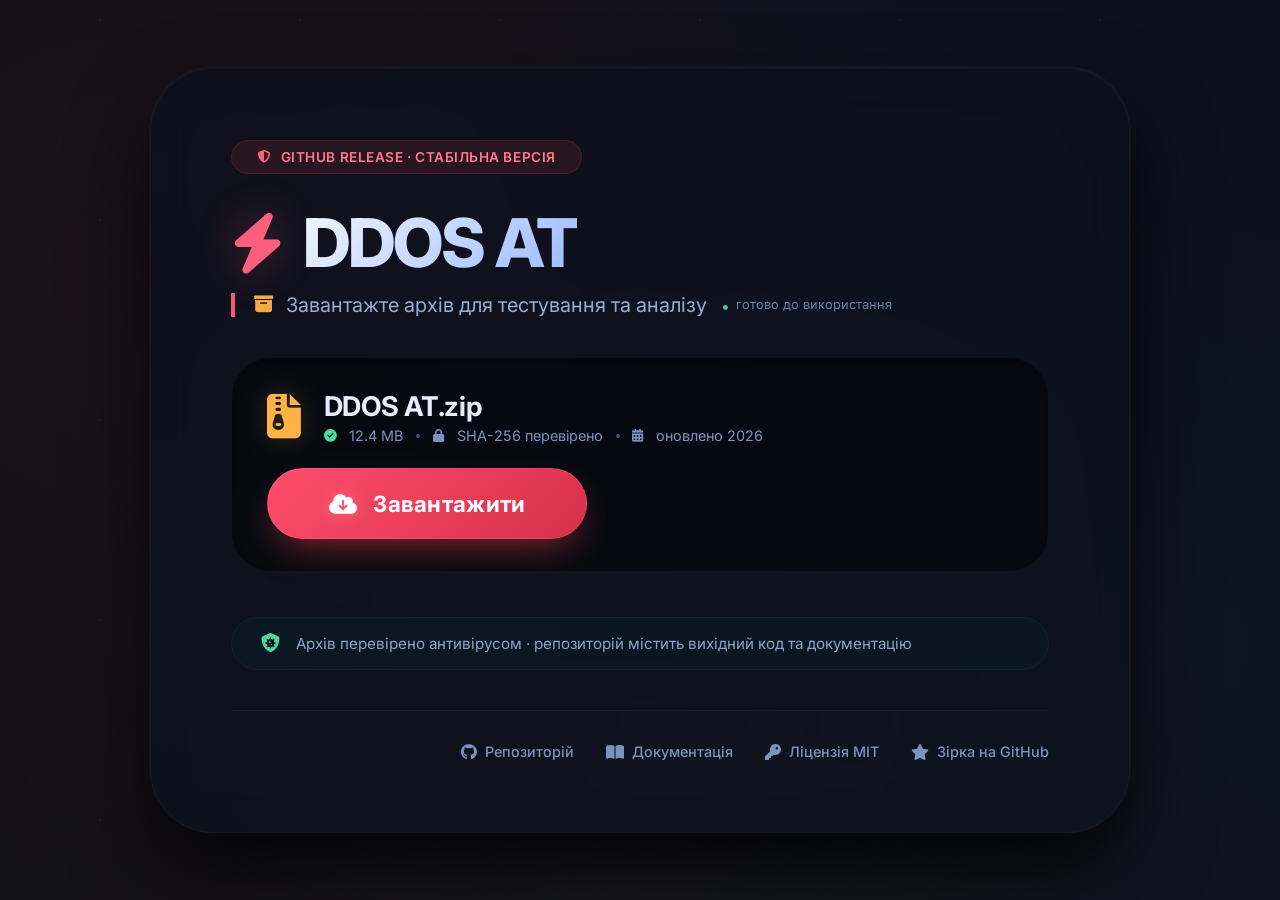
==== commit ce37ceac: "Update index.html" ====
--- a/index.html
+++ b/index.html
@@ -1,1123 +1,486 @@
-<!DOCTYPE html>
-<html lang="uk">
-<head>
-    <meta charset="UTF-8">
-    <title>Container Logistics Inc - Premium Edition</title>
-    <style>
-        @import url('https://fonts.googleapis.com/css2?family=Inter:wght@300;400;500;600;700;800;900&display=swap');
-        *{box-sizing:border-box}
-        body{margin:0;padding:0;font-family:'Inter','Segoe UI',sans-serif;height:100vh;display:flex;flex-direction:column;background:#05050a;color:white;overflow:hidden;user-select:none}
-        
-        .bg-layer{position:fixed;top:0;left:0;width:100%;height:100%;background:linear-gradient(rgba(0,0,0,.85),rgba(0,0,0,.92)),url('https://images.unsplash.com/photo-1578575437130-527eed3abbec?w=1920');background-size:cover;background-position:center;z-index:-2;transition:opacity .5s}
-        .bg-particles{position:fixed;top:0;left:0;width:100%;height:100%;z-index:-1;overflow:hidden;pointer-events:none}
-        .particle{position:absolute;width:4px;height:4px;background:rgba(156,39,176,.3);border-radius:50%;animation:floatParticle 15s infinite linear}
-        @keyframes floatParticle{0%{transform:translateY(100vh) rotate(0deg);opacity:0}10%{opacity:1}90%{opacity:1}100%{transform:translateY(-100vh) rotate(720deg);opacity:0}}
-        .hidden{display:none!important}
-
-        .login-wrapper{position:fixed;top:0;left:0;width:100%;height:100%;display:flex;flex-direction:column;align-items:center;justify-content:center;background:linear-gradient(135deg,#0a0618 0%,#1a0a2e 30%,#0d1b3c 60%,#0a1628 100%);z-index:1000;overflow:hidden}
-        .login-wrapper::before{content:'';position:absolute;top:0;left:0;width:100%;height:100%;background:radial-gradient(ellipse at 20% 20%,rgba(156,39,176,.15),transparent 50%),radial-gradient(ellipse at 80% 80%,rgba(33,150,243,.1),transparent 50%)}
-        
-        .logo-container{width:160px;height:160px;background:linear-gradient(145deg,#1a1a2e,#0d0d1a);border-radius:40px;display:flex;align-items:center;justify-content:center;margin-bottom:40px;box-shadow:0 25px 80px rgba(0,0,0,.6),inset 0 1px 0 rgba(255,255,255,.05);position:relative;z-index:1}
-        .logo-container::before{content:'';position:absolute;inset:-3px;border-radius:43px;background:linear-gradient(135deg,#9C27B0,#2196F3,#FFD700,#9C27B0);z-index:-1;opacity:.6;filter:blur(15px);animation:logoPulse 3s ease-in-out infinite}
-        .logo-container::after{content:'';position:absolute;inset:-2px;border-radius:42px;background:linear-gradient(135deg,#9C27B0,#2196F3);z-index:-1}
-        @keyframes logoPulse{0%,100%{opacity:.4;transform:scale(1)}50%{opacity:.7;transform:scale(1.02)}}
-        .logo-text{font-size:56px;font-weight:900;background:linear-gradient(135deg,#E1BEE7,#CE93D8,#BA68C8);-webkit-background-clip:text;-webkit-text-fill-color:transparent}
-        
-        .login-card{background:rgba(12,12,20,.85);padding:50px;border-radius:32px;width:380px;text-align:center;position:relative;z-index:1;box-shadow:0 30px 80px rgba(0,0,0,.5),inset 0 1px 0 rgba(255,255,255,.05);border:1px solid rgba(255,255,255,.05);backdrop-filter:blur(30px)}
-        .login-card label{font-size:11px;color:#666;letter-spacing:1.5px;font-weight:700;text-transform:uppercase;display:block;text-align:left;margin-left:5%;margin-bottom:8px}
-        .login-card input{width:90%;padding:16px 20px;margin-bottom:25px;border-radius:16px;border:2px solid rgba(255,255,255,.06);text-align:center;font-size:16px;background:rgba(255,255,255,.03);color:white;transition:.3s;font-family:'Inter'}
-        .login-card input:focus{outline:none;border-color:rgba(156,39,176,.5);background:rgba(156,39,176,.05);box-shadow:0 0 30px rgba(156,39,176,.1)}
-        .login-error{color:#EF5350;font-size:13px;min-height:24px;margin-bottom:15px;font-weight:600}
-        .login-mode-toggle{color:#777;font-size:13px;margin-top:20px;cursor:pointer;transition:.3s;font-weight:500}
-        .login-mode-toggle:hover{color:#CE93D8}
-        
-        .btn{padding:16px 40px;border-radius:16px;border:none;font-size:16px;font-weight:700;cursor:pointer;transition:.3s;color:white;font-family:'Inter';letter-spacing:.5px}
-        .btn-green{background:linear-gradient(135deg,#4CAF50,#2E7D32);box-shadow:0 10px 30px rgba(76,175,80,.3)}
-        .btn-green:hover{transform:translateY(-3px);box-shadow:0 15px 40px rgba(76,175,80,.4)}
-        .btn-purple{background:linear-gradient(135deg,#9C27B0,#6A1B9A);box-shadow:0 10px 30px rgba(156,39,176,.3)}
-        .btn-purple:hover{transform:translateY(-3px);box-shadow:0 15px 40px rgba(156,39,176,.4)}
-
-        #game-ui{display:none;width:100%;height:100%;flex-direction:column;position:relative;z-index:10}
-        
-        .header-stats{height:80px;display:flex;justify-content:space-between;align-items:center;padding:0 40px;background:linear-gradient(180deg,rgba(8,8,15,.98),rgba(8,8,15,.95));border-bottom:1px solid rgba(255,255,255,.04);box-shadow:0 4px 40px rgba(0,0,0,.5);flex-shrink:0;backdrop-filter:blur(20px)}
-        
-        .user-info{display:flex;align-items:center;gap:16px}
-        .user-avatar-mini{width:48px;height:48px;border-radius:14px;background:linear-gradient(135deg,#9C27B0,#7B1FA2);display:flex;align-items:center;justify-content:center;font-size:20px;font-weight:800;overflow:hidden}
-        .user-avatar-mini img{width:100%;height:100%;object-fit:cover}
-        .user-details{display:flex;flex-direction:column}
-        .user-name{font-size:17px;font-weight:700}
-        .user-meta{font-size:11px;color:#555;display:flex;gap:12px;margin-top:3px}
-        
-        .balance-box{display:flex;align-items:center;gap:25px}
-        .income-badge{background:linear-gradient(135deg,rgba(76,175,80,.15),rgba(76,175,80,.05));border:1px solid rgba(76,175,80,.25);padding:10px 18px;border-radius:14px;font-size:13px;color:#4CAF50;font-weight:700}
-        .balance-main{text-align:right}
-        .balance-amount{font-size:28px;font-weight:900;color:#CE93D8}
-        .balance-sub{font-size:10px;color:#444;margin-top:4px}
-
-        .nav-tabs{display:flex;justify-content:center;gap:10px;padding:15px 25px;flex-shrink:0;background:rgba(8,8,15,.8);border-bottom:1px solid rgba(255,255,255,.03)}
-        .nav-btn{background:rgba(255,255,255,.02);padding:12px 32px;border-radius:14px;cursor:pointer;transition:.3s;border:1px solid rgba(255,255,255,.04);color:#555;font-size:14px;font-weight:600}
-        .nav-btn:hover{background:rgba(255,255,255,.05);color:#999}
-        .nav-btn.active{background:linear-gradient(135deg,rgba(156,39,176,.2),rgba(156,39,176,.08));color:#CE93D8;border-color:rgba(156,39,176,.4)}
-
-        .tab-content{flex:1;display:none;flex-direction:column;align-items:center;overflow-y:auto;padding-bottom:40px;width:100%}
-        .tab-content.active{display:flex!important}
-        .tab-content::-webkit-scrollbar{width:6px}
-        .tab-content::-webkit-scrollbar-thumb{background:rgba(156,39,176,.3);border-radius:3px}
-
-        /* АУКЦІОН */
-        .roulette-section{display:flex;flex-direction:column;align-items:center;margin:25px 0 20px 0;width:100%}
-        .roulette-frame{position:relative;width:940px}
-        .roulette-pointer{position:absolute;top:-5px;left:50%;transform:translateX(-50%);z-index:30;filter:drop-shadow(0 6px 20px rgba(156,39,176,.6))}
-        .roulette-viewport{width:940px;height:270px;background:linear-gradient(180deg,#08080f,#0f0f18 50%,#08080f);border:2px solid rgba(255,255,255,.05);border-radius:24px;position:relative;overflow:hidden;box-shadow:inset 0 0 120px rgba(0,0,0,.9)}
-        .roulette-viewport::before,.roulette-viewport::after{content:'';position:absolute;top:0;bottom:0;width:160px;z-index:15;pointer-events:none}
-        .roulette-viewport::before{left:0;background:linear-gradient(to right,#08080f,transparent)}
-        .roulette-viewport::after{right:0;background:linear-gradient(to left,#08080f,transparent)}
-        .roulette-center-line{position:absolute;left:50%;top:0;bottom:0;width:3px;background:linear-gradient(180deg,transparent,rgba(156,39,176,.6) 20%,rgba(156,39,176,.6) 80%,transparent);z-index:12;transform:translateX(-50%)}
-        .roulette-track{display:flex;height:100%;align-items:center;position:absolute;left:0;will-change:transform}
-
-        .car-card{width:180px;height:220px;margin:0 6px;border-radius:16px;display:flex;flex-direction:column;align-items:center;justify-content:space-between;flex-shrink:0;padding:14px;position:relative;overflow:hidden}
-        .car-card.rarity-yellow{background:linear-gradient(180deg,#1e1c14,#14130e);border:2px solid rgba(255,215,0,.2)}
-        .car-card.rarity-green{background:linear-gradient(180deg,#141e14,#0e140e);border:2px solid rgba(76,175,80,.2)}
-        .car-card.rarity-blue{background:linear-gradient(180deg,#14141e,#0e0e1a);border:2px solid rgba(33,150,243,.2)}
-        .car-card.rarity-red{background:linear-gradient(180deg,#1e1414,#1a0e0e);border:2px solid rgba(244,67,54,.2)}
-        .car-card::before{content:'';position:absolute;top:0;left:0;right:0;height:3px}
-        .car-card.rarity-yellow::before{background:linear-gradient(to right,transparent,#FFD700,transparent)}
-        .car-card.rarity-green::before{background:linear-gradient(to right,transparent,#4CAF50,transparent)}
-        .car-card.rarity-blue::before{background:linear-gradient(to right,transparent,#2196F3,transparent)}
-        .car-card.rarity-red::before{background:linear-gradient(to right,transparent,#F44336,transparent)}
-        .car-card img{width:100%;height:115px;object-fit:cover;border-radius:12px;background:#000}
-        .car-name{font-size:13px;font-weight:600;margin-top:8px;color:#bbb;text-align:center}
-        .car-rarity-label{font-size:9px;text-transform:uppercase;letter-spacing:2px;font-weight:800}
-        .car-rarity-label.yellow{color:#FFD700}.car-rarity-label.green{color:#4CAF50}.car-rarity-label.blue{color:#2196F3}.car-rarity-label.red{color:#F44336}
-        .car-price{font-size:16px;font-weight:800}
-        .car-price.yellow{color:#FFD700}.car-price.green{color:#4CAF50}.car-price.blue{color:#2196F3}.car-price.red{color:#F44336}
-        @keyframes winPulse{0%,100%{box-shadow:0 0 0 rgba(156,39,176,0)}50%{box-shadow:0 0 60px rgba(156,39,176,.5)}}
-        @keyframes winScale{0%,100%{transform:scale(1)}50%{transform:scale(1.08)}}
-        .car-card.winner{animation:winPulse 1s ease infinite,winScale 1s ease infinite;z-index:20}
-        
-        #win-message{font-size:22px;font-weight:800;height:40px;margin-top:18px;text-align:center}
-        @keyframes winText{0%{opacity:0;transform:translateY(15px) scale(.9)}100%{opacity:1;transform:translateY(0) scale(1)}}
-        .win-animated{animation:winText .5s ease forwards}
-
-        .container-grid{display:grid;grid-template-columns:repeat(4,1fr);gap:18px;max-width:920px;padding:0 25px}
-        .container-item{background:linear-gradient(145deg,rgba(20,20,28,.9),rgba(15,15,22,.9));padding:25px 18px;border-radius:20px;text-align:center;cursor:pointer;transition:.4s;position:relative;border:1px solid rgba(255,255,255,.04)}
-        .container-item:hover{transform:translateY(-8px);border-color:rgba(156,39,176,.2);box-shadow:0 20px 50px rgba(0,0,0,.4)}
-        .container-item .c-icon{font-size:50px;margin-bottom:12px}
-        .container-item .c-tier{font-size:14px;font-weight:800;letter-spacing:2px}
-        .container-price{font-size:18px;font-weight:800;color:#CE93D8;margin-top:10px}
-        .locked-overlay{position:absolute;top:0;left:0;width:100%;height:100%;background:rgba(0,0,0,.8);border-radius:20px;backdrop-filter:blur(4px);display:flex;flex-direction:column;align-items:center;justify-content:center;color:#888;font-size:12px;gap:6px;font-weight:600;text-align:center;padding:15px}
-
-        /* ПРОФІЛЬ */
-        #tab-profile{background:linear-gradient(180deg,#05050a,#08080f);padding-top:30px}
-        .profile-hero{width:100%;max-width:700px;position:relative;margin-bottom:30px}
-        .profile-hero-bg{position:absolute;top:0;left:0;right:0;height:180px;background:linear-gradient(135deg,#1a0a2e,#0d1b3c);border-radius:28px 28px 0 0;overflow:hidden}
-        .profile-hero-bg::after{content:'';position:absolute;bottom:0;left:0;right:0;height:80px;background:linear-gradient(transparent,rgba(5,5,10,.95))}
-        .profile-hero-content{position:relative;padding:60px 40px 30px;text-align:center}
-        
-        .profile-avatar-wrapper{position:relative;width:140px;height:140px;margin:0 auto 20px}
-        .profile-avatar-ring{position:absolute;inset:-8px;border-radius:50%;background:conic-gradient(from 0deg,#9C27B0,#E91E63,#FF5722,#FFC107,#4CAF50,#2196F3,#9C27B0);animation:avatarRing 4s linear infinite;opacity:.6}
-        @keyframes avatarRing{to{transform:rotate(360deg)}}
-        .profile-avatar-ring-inner{position:absolute;inset:-4px;border-radius:50%;background:#0a0a12}
-        .profile-avatar{width:140px;height:140px;border-radius:50%;background:linear-gradient(145deg,#1a1a2e,#0f0f1a);display:flex;align-items:center;justify-content:center;cursor:pointer;overflow:hidden;position:relative}
-        .profile-avatar img{width:100%;height:100%;object-fit:cover}
-        .profile-avatar-placeholder{color:rgba(255,255,255,.3);font-size:12px;text-align:center;font-weight:600}
-        .profile-avatar-edit{position:absolute;bottom:5px;right:5px;width:36px;height:36px;background:linear-gradient(135deg,#9C27B0,#7B1FA2);border-radius:50%;display:flex;align-items:center;justify-content:center;font-size:16px;z-index:5;border:3px solid #0a0a12}
-        .profile-level-badge{position:absolute;top:0;right:0;background:linear-gradient(135deg,#FFD700,#FFA000);color:#000;font-size:12px;font-weight:900;padding:6px 12px;border-radius:20px;z-index:5}
-        
-        .profile-name{font-size:32px;font-weight:900;margin-bottom:8px;color:#fff}
-        .profile-title{font-size:13px;color:#666;letter-spacing:2px;text-transform:uppercase;font-weight:600;margin-bottom:20px}
-        
-        .profile-level-section{background:rgba(15,15,25,.8);border-radius:20px;padding:20px 30px;border:1px solid rgba(255,255,255,.04);margin:0 20px}
-        .profile-level-header{display:flex;justify-content:space-between;align-items:center;margin-bottom:12px}
-        .profile-level-text{font-size:20px;font-weight:800;color:#FFD700}
-        .profile-level-xp{font-size:13px;color:#666;font-weight:600}
-        .profile-level-bar{height:12px;background:rgba(255,255,255,.05);border-radius:6px;overflow:hidden}
-        .profile-level-fill{height:100%;background:linear-gradient(90deg,#c9d060,#a0b030);border-radius:6px;transition:width .8s ease}
-
-        .daily-card{width:100%;max-width:700px;background:linear-gradient(145deg,rgba(18,18,28,.9),rgba(12,12,20,.9));border:1px solid rgba(255,255,255,.05);border-radius:24px;padding:30px;margin-bottom:25px}
-        .daily-card::before{content:'';position:absolute;top:0;left:0;right:0;height:3px;background:linear-gradient(90deg,#FFD700,#FFA000)}
-        .daily-header{display:flex;align-items:center;gap:15px;margin-bottom:20px}
-        .daily-icon{width:50px;height:50px;background:linear-gradient(135deg,#FFD700,#FFA000);border-radius:14px;display:flex;align-items:center;justify-content:center;font-size:26px}
-        .daily-title{font-size:18px;font-weight:800;color:#FFD700}
-        .daily-subtitle{font-size:12px;color:#666;margin-top:2px}
-        
-        .daily-days{display:flex;gap:10px;justify-content:center;margin-bottom:25px;flex-wrap:wrap}
-        .daily-day{width:75px;height:85px;border-radius:16px;background:rgba(255,255,255,.02);border:2px solid rgba(255,255,255,.05);display:flex;flex-direction:column;align-items:center;justify-content:center;transition:.3s}
-        .daily-day-num{font-size:10px;font-weight:800;color:#555;letter-spacing:1px;margin-bottom:4px}
-        .daily-day-icon{font-size:24px;margin-bottom:2px}
-        .daily-day-amount{font-size:11px;font-weight:700;color:#666}
-        .daily-day.claimed{background:rgba(76,175,80,.1);border-color:rgba(76,175,80,.3)}
-        .daily-day.claimed .daily-day-num{color:#4CAF50}
-        .daily-day.current{background:linear-gradient(145deg,rgba(255,215,0,.1),rgba(255,170,0,.05));border-color:rgba(255,215,0,.4);transform:scale(1.05)}
-        .daily-day.current .daily-day-num,.daily-day.current .daily-day-amount{color:#FFD700}
-        .daily-day.locked{opacity:.3}
-        
-        .daily-btn{padding:14px 50px;border-radius:16px;border:none;font-size:16px;font-weight:800;cursor:pointer;transition:.3s;font-family:'Inter'}
-        .daily-btn.available{background:linear-gradient(135deg,#FFD700,#FFA000);color:#000}
-        .daily-btn.available:hover{transform:translateY(-3px)}
-        .daily-btn.claimed-btn{background:rgba(255,255,255,.03);color:#444;cursor:not-allowed}
-
-        .time-card{width:100%;max-width:700px;background:linear-gradient(145deg,rgba(18,18,28,.9),rgba(12,12,20,.9));border:1px solid rgba(255,255,255,.05);border-radius:24px;padding:25px 35px;margin-bottom:25px;display:flex;justify-content:space-between;align-items:center}
-        .time-main{display:flex;align-items:center;gap:18px}
-        .time-icon{width:55px;height:55px;background:linear-gradient(135deg,rgba(66,165,245,.2),rgba(66,165,245,.05));border-radius:16px;display:flex;align-items:center;justify-content:center;font-size:28px}
-        .time-label{font-size:11px;color:#666;font-weight:700;letter-spacing:1px;text-transform:uppercase;margin-bottom:4px}
-        .time-value{font-size:32px;font-weight:900;color:#42A5F5}
-        .time-session{text-align:right}
-        .time-session-label{font-size:10px;color:#555;margin-bottom:2px}
-        .time-session-value{font-size:18px;font-weight:700;color:#64B5F6}
-
-        .stats-section{width:100%;max-width:700px;margin-bottom:25px}
-        .stats-header{font-size:12px;color:#555;font-weight:700;letter-spacing:2px;text-transform:uppercase;margin-bottom:15px;margin-left:5px}
-        .stats-grid{display:grid;grid-template-columns:repeat(3,1fr);gap:15px}
-        .stat-card{background:linear-gradient(145deg,rgba(18,18,28,.9),rgba(12,12,20,.9));border:1px solid rgba(255,255,255,.04);border-radius:20px;padding:22px;text-align:center}
-        .stat-icon{font-size:28px;margin-bottom:10px}
-        .stat-value{font-size:24px;font-weight:900;margin-bottom:4px}
-        .stat-label{font-size:11px;color:#555;font-weight:600;text-transform:uppercase}
-        .stat-card.gold .stat-value{color:#FFD700}
-        .stat-card.green .stat-value{color:#4CAF50}
-        .stat-card.blue .stat-value{color:#42A5F5}
-        .stat-card.purple .stat-value{color:#CE93D8}
-
-        .settings-btn-new{background:linear-gradient(145deg,rgba(25,25,35,.9),rgba(18,18,28,.9));border:1px solid rgba(255,255,255,.06);color:#888;padding:16px 45px;border-radius:18px;font-size:15px;cursor:pointer;transition:.3s;display:flex;align-items:center;gap:12px;font-weight:600;font-family:'Inter';margin-top:10px}
-        .settings-btn-new:hover{background:rgba(35,35,50,.9);color:#bbb;border-color:rgba(156,39,176,.3)}
-
-        /* МІСТО ТА БУДІВНИЦТВО */
-        #tab-city{background:#040408;padding:0;overflow:hidden;position:relative}
-        .city-hud{position:absolute;top:0;left:0;right:0;z-index:100;background:linear-gradient(180deg,rgba(4,4,8,.98),rgba(4,4,8,.85) 60%,transparent);padding:18px 30px 45px;display:flex;justify-content:space-between;align-items:flex-start;pointer-events:none}
-        .city-hud>*{pointer-events:auto}
-        .city-hud-left h2{margin:0;font-size:24px;font-weight:900}
-        .city-hud-left h2 span{color:#FFD700}
-        .city-hud-left p{margin:5px 0 0;font-size:12px;color:#555}
-        .city-hud-right{display:flex;gap:12px}
-        .city-hud-stat{background:rgba(255,255,255,.04);padding:12px 18px;border-radius:14px;text-align:center;min-width:85px}
-        .city-hud-stat-label{font-size:9px;color:#555;font-weight:700;letter-spacing:1px}
-        .city-hud-stat-value{font-size:18px;font-weight:900;margin-top:4px}
-        .city-hud-stat-value.pop{color:#42A5F5}
-        .city-hud-stat-value.happy{color:#FFD700}
-        .city-hud-stat-value.tax{color:#4CAF50}
-
-        .city-map-wrapper{width:100%;height:100%;overflow:auto;cursor:grab;position:relative}
-        .city-map-wrapper:active{cursor:grabbing}
-        .city-map{width:2400px;height:2400px;position:relative;background:linear-gradient(135deg,#1a3d12,#2a5a1a)}
-        .city-map.placing{cursor:crosshair!important}
-
-        .road-h{position:absolute;background:#2a2a2a;border-top:1px dashed rgba(255,200,0,.3);border-bottom:1px dashed rgba(255,200,0,.3)}
-        .road-v{position:absolute;background:#2a2a2a;border-left:1px dashed rgba(255,200,0,.3);border-right:1px dashed rgba(255,200,0,.3)}
-
-        .building{position:absolute;border-radius:10px;cursor:pointer;transition:transform .3s;display:flex;flex-direction:column;align-items:center;justify-content:center;box-shadow:0 6px 25px rgba(0,0,0,.5);pointer-events:auto}
-        .building:hover{transform:scale(1.12);z-index:50}
-        .building-icon{font-size:26px}
-        .building-name{font-size:8px;color:rgba(255,255,255,.9);text-align:center;margin-top:2px;font-weight:700;max-width:92%}
-        .building-level-badge{position:absolute;bottom:3px;right:3px;background:rgba(0,0,0,.8);color:#FFD700;font-size:8px;padding:2px 5px;border-radius:4px;font-weight:800}
-        .building-income-float{position:absolute;top:-5px;left:50%;transform:translateX(-50%);color:#4CAF50;font-size:9px;font-weight:900;animation:floatUp 2.5s ease-in-out infinite}
-        @keyframes floatUp{0%,100%{opacity:.4;transform:translateX(-50%) translateY(0)}50%{opacity:1;transform:translateX(-50%) translateY(-12px)}}
-
-        /* Типи будівель (кольори) */
-        .b-residential{background:linear-gradient(180deg,#3F51B5,#303F9F);border:2px solid rgba(63,81,181,.4)}
-        .b-commercial{background:linear-gradient(180deg,#E64A19,#BF360C);border:2px solid rgba(230,74,25,.4)}
-        .b-industrial{background:linear-gradient(180deg,#546E7A,#37474F);border:2px solid rgba(84,110,122,.4)}
-        .b-entertainment{background:linear-gradient(180deg,#8E24AA,#6A1B9A);border:2px solid rgba(142,36,170,.4)}
-        .b-government{background:linear-gradient(180deg,#00897B,#00695C);border:2px solid rgba(0,137,123,.4)}
-        .b-special{background:linear-gradient(180deg,#F57C00,#E65100);border:2px solid rgba(245,124,0,.4)}
-        .b-education{background:linear-gradient(180deg,#1E88E5,#1565C0);border:2px solid rgba(30,136,229,.4)}
-        .b-medical{background:linear-gradient(180deg,#E53935,#C62828);border:2px solid rgba(229,57,53,.4)}
-        .b-office{background:linear-gradient(180deg,#5C6BC0,#3949AB);border:2px solid rgba(92,107,192,.4)}
-        .b-business{background:linear-gradient(180deg,#FFB300,#FF8F00);border:2px solid rgba(255,179,0,.4)}
-
-        /* Модалка Меню Будівництва */
-        .build-catalog-grid{display:grid;grid-template-columns:repeat(3,1fr);gap:15px}
-        .build-catalog-card{background:rgba(18,18,28,.9);border:1px solid rgba(255,255,255,.04);border-radius:18px;padding:20px;text-align:center;transition:.3s;position:relative}
-        .build-catalog-card:hover{border-color:rgba(255,255,255,.1);transform:translateY(-3px)}
-        .build-catalog-card.locked{opacity:.4}
-        .bc-icon{font-size:35px;margin-bottom:10px}
-        .bc-name{font-size:16px;font-weight:800;margin-bottom:4px}
-        .bc-desc{font-size:11px;color:#666;margin-bottom:12px;min-height:26px}
-        .bc-stats{background:rgba(0,0,0,.3);border-radius:12px;padding:10px;margin-bottom:12px}
-        .bc-stat{display:flex;justify-content:space-between;font-size:12px;margin-bottom:4px}
-        .bc-stat:last-child{margin-bottom:0}
-        .bc-stat-label{color:#555}
-        .bc-stat-value{color:#4CAF50;font-weight:700}
-        .bc-buy-btn{width:100%;padding:12px;border-radius:12px;border:none;font-size:14px;font-weight:800;cursor:pointer;background:linear-gradient(135deg,#9C27B0,#7B1FA2);color:white;transition:.3s}
-        .bc-buy-btn:hover:not(:disabled){transform:translateY(-2px)}
-        .bc-buy-btn:disabled{background:rgba(255,255,255,.03);color:#444;cursor:not-allowed}
-        .bc-lvl-badge{position:absolute;top:10px;left:10px;background:rgba(156,39,176,.15);color:#CE93D8;padding:4px 8px;border-radius:8px;font-size:10px;font-weight:800}
-
-        /* Привид при будівництві */
-        .ghost-building{position:absolute;pointer-events:none;z-index:900;opacity:0.6;border:2px solid #4CAF50;background:rgba(76,175,80,.2);border-radius:10px;display:none;align-items:center;justify-content:center}
-        
-        /* Модалка Будівлі (BM) */
-        .bm-header{padding:25px;display:flex;align-items:center;gap:20px;border-bottom:1px solid rgba(255,255,255,.04)}
-        .bm-header-icon{width:68px;height:68px;border-radius:18px;display:flex;align-items:center;justify-content:center;font-size:36px}
-        .bm-header-name{font-size:22px;font-weight:900}
-        .bm-header-type{font-size:12px;color:#666;margin-top:3px}
-        .bm-body{padding:22px 25px}
-        .bm-desc{font-size:13px;color:#888;margin-bottom:22px}
-        .bm-stats{display:grid;grid-template-columns:1fr 1fr 1fr;gap:10px;margin-bottom:22px}
-        .bm-stat{background:rgba(255,255,255,.02);padding:14px;border-radius:14px;text-align:center}
-        .bm-stat-label{font-size:9px;color:#555;text-transform:uppercase;letter-spacing:1.5px;font-weight:700}
-        .bm-stat-value{font-size:18px;font-weight:900;margin-top:5px}
-        .bm-actions{display:flex;flex-direction:column;gap:10px}
-        .bm-action-btn{width:100%;padding:15px 20px;border-radius:14px;border:none;font-size:15px;font-weight:800;cursor:pointer;transition:.3s;display:flex;justify-content:space-between;align-items:center;font-family:'Inter'}
-        .bm-action-btn:hover:not(:disabled){transform:scale(1.02)}
-        .bm-action-btn:disabled{opacity:.3;cursor:not-allowed}
-        .bm-action-btn.upgrade{background:linear-gradient(135deg,#9C27B0,#6A1B9A);color:white}
-        .bm-action-btn.sell{background:rgba(244,67,54,.08);color:#EF5350;border:1px solid rgba(244,67,54,.12)}
-        .bm-action-btn.collect{background:linear-gradient(135deg,#2196F3,#1565C0);color:white}
-        .bm-action-price{font-size:14px}
-        .bm-action-left{display:flex;align-items:center;gap:10px}
-        
-        .modal-upgrade-btn{width:100%;padding:14px 18px;border-radius:14px;border:1px solid rgba(255,255,255,.04);background:rgba(255,255,255,.02);color:white;font-size:14px;cursor:pointer;transition:.3s;margin-bottom:10px;display:flex;justify-content:space-between;align-items:center}
-        .modal-upgrade-btn:hover:not(:disabled){background:rgba(76,175,80,.08);border-color:rgba(76,175,80,.2)}
-        .modal-upgrade-btn:disabled{opacity:.3;cursor:not-allowed}
-        .upgrade-label{display:flex;align-items:center;gap:10px;font-weight:600}
-        .upgrade-price{color:#4CAF50;font-weight:800}
-
-        /* Modal базові стилі */
-        .modal-overlay{position:fixed;top:0;left:0;width:100%;height:100%;background:rgba(0,0,0,.9);z-index:9998;display:none;justify-content:center;align-items:center;backdrop-filter:blur(15px)}
-        .modal-overlay.open{display:flex!important}
-        .modal-panel{background:#0c0c14;width:650px;max-height:90vh;border-radius:28px;border:1px solid rgba(255,255,255,.05);overflow-y:auto;box-shadow:0 40px 100px rgba(0,0,0,.7);animation:slideIn .4s ease;position:relative}
-        @keyframes slideIn{from{transform:translateY(40px);opacity:0}to{transform:translateY(0);opacity:1}}
-        .modal-close{position:absolute;top:16px;right:16px;width:38px;height:38px;background:rgba(255,255,255,.06);border:none;border-radius:12px;color:#888;font-size:18px;cursor:pointer;display:flex;align-items:center;justify-content:center;z-index:10}
-        .modal-close:hover{background:#EF5350;color:white}
-        .build-tabs{display:flex;gap:10px;padding:20px;background:rgba(255,255,255,.02);border-bottom:1px solid rgba(255,255,255,.05);overflow-x:auto}
-        .build-tab-btn{padding:10px 20px;border-radius:12px;background:rgba(255,255,255,.03);color:#888;border:none;cursor:pointer;font-weight:700;white-space:nowrap}
-        .build-tab-btn.active{background:#9C27B0;color:white}
-        
-        /* Settings & Dev */
-        .settings-overlay, .dev-overlay{position:fixed;top:0;left:0;width:100%;height:100%;background:rgba(0,0,0,.9);z-index:9999;display:none;justify-content:center;align-items:center;backdrop-filter:blur(15px)}
-        .settings-overlay.open, .dev-overlay.open{display:flex!important}
-        .settings-panel{background:#0c0c14;width:480px;max-height:85vh;border-radius:28px;border:1px solid rgba(255,255,255,.05);display:flex;flex-direction:column;overflow:hidden;position:relative}
-        .settings-header{display:flex;justify-content:space-between;align-items:center;padding:25px 30px;border-bottom:1px solid rgba(255,255,255,.04)}
-        .settings-header h2{margin:0;font-size:22px;font-weight:900}
-        .settings-body{padding:25px 30px;overflow-y:auto;flex:1}
-        .settings-section{margin-bottom:28px}
-        .settings-section-title{font-size:11px;color:#555;text-transform:uppercase;letter-spacing:2px;margin-bottom:14px;font-weight:800}
-        .settings-row{display:flex;justify-content:space-between;align-items:center;padding:16px 20px;background:rgba(255,255,255,.02);border-radius:14px;margin-bottom:8px}
-        .settings-row-label{font-size:15px;color:#ccc;font-weight:600}
-        .toggle-switch{position:relative;width:50px;height:28px;background:rgba(255,255,255,.1);border-radius:14px;cursor:pointer;transition:.3s}
-        .toggle-switch.active{background:#9C27B0}
-        .toggle-switch::after{content:'';position:absolute;top:3px;left:3px;width:22px;height:22px;background:white;border-radius:50%;transition:.3s}
-        .toggle-switch.active::after{left:25px}
-        .settings-action-btn{width:100%;padding:14px;border-radius:14px;border:none;font-size:15px;font-weight:700;cursor:pointer;margin-bottom:8px;font-family:'Inter'}
-        .btn-reset{background:rgba(244,67,54,.08);color:#EF5350;border:1px solid rgba(244,67,54,.12)}
-        .btn-logout-s{background:rgba(255,255,255,.03);color:#888;border:1px solid rgba(255,255,255,.05)}
-        .dev-mode-trigger{margin-top:30px;padding-top:22px;border-top:1px solid rgba(255,255,255,.03);text-align:center}
-        .dev-mode-btn{background:none;border:none;color:#222;font-size:10px;cursor:pointer;font-family:'Inter'}
-
-        .dev-password-card{background:#0a0a10;padding:40px;border-radius:24px;border:1px solid rgba(244,67,54,.2);text-align:center;width:320px}
-        .dev-password-card h3{color:#EF5350;font-weight:900;font-size:28px;margin:0 0 5px}
-        .dev-password-card p{color:#555;font-size:12px;margin-bottom:22px}
-        .dev-password-card input{width:85%;padding:14px;border-radius:12px;border:2px solid rgba(255,255,255,.05);background:rgba(255,255,255,.02);color:white;font-size:18px;letter-spacing:8px;margin-bottom:15px;font-family:'Inter';text-align:center}
-        .dev-password-card input:focus{outline:none;border-color:rgba(244,67,54,.3)}
-        .dev-enter-btn{background:linear-gradient(135deg,#EF5350,#C62828);color:white;border:none;padding:12px 40px;border-radius:12px;font-weight:800;cursor:pointer;margin-right:10px;font-family:'Inter'}
-        .dev-cancel-btn{background:rgba(255,255,255,.05);color:#888;border:none;padding:12px 28px;border-radius:12px;cursor:pointer;font-family:'Inter'}
-        .dev-error{color:#EF5350;font-size:12px;margin-top:10px;height:18px;font-weight:600}
-        
-        .dev-console-panel{background:#0a0a10;width:500px;border-radius:24px;border:1px solid rgba(244,67,54,.2);overflow:hidden;position:relative}
-        .dev-console-header{background:linear-gradient(135deg,#EF5350,#C62828);padding:20px 25px;display:flex;justify-content:space-between;align-items:center}
-        .dev-console-header h2{margin:0;font-size:18px;font-weight:900}
-        .dev-console-body{padding:25px}
-        .dev-console-section{margin-bottom:22px}
-        .dev-console-section-title{font-size:10px;color:#EF5350;text-transform:uppercase;letter-spacing:2px;margin-bottom:12px;font-weight:800}
-        .dev-btn{width:100%;padding:14px;border-radius:12px;border:1px solid rgba(255,255,255,.04);background:rgba(255,255,255,.02);color:white;font-size:14px;font-weight:700;cursor:pointer;margin-bottom:8px;font-family:'Inter';display:flex;align-items:center;gap:10px;justify-content:center}
-        .dev-btn:hover{background:rgba(255,255,255,.05)}
-        .dev-input-row{display:flex;gap:10px;margin-bottom:8px}
-        .dev-input-row input{flex:1;padding:13px;border-radius:12px;border:1px solid rgba(255,255,255,.05);background:rgba(255,255,255,.02);color:white;font-size:14px;font-family:'Inter'}
-        .dev-input-row button{padding:13px 20px;border-radius:12px;border:none;background:#4CAF50;color:white;font-weight:800;cursor:pointer;font-family:'Inter'}
-        .dev-status{text-align:center;color:#4CAF50;font-size:13px;height:20px;margin-top:8px;font-weight:600}
-
-        .toast-container{position:fixed;top:100px;right:25px;z-index:9997;display:flex;flex-direction:column;gap:10px}
-        .toast{background:rgba(12,12,20,.98);border:1px solid rgba(255,255,255,.05);border-radius:18px;padding:18px 22px;min-width:280px;max-width:380px;box-shadow:0 15px 50px rgba(0,0,0,.6);animation:toastIn .4s ease,toastOut .4s ease 2.6s forwards;display:flex;align-items:center;gap:14px}
-        .toast-icon{font-size:26px}
-        .toast-text{font-size:14px;color:#ccc;font-weight:500}
-        .toast-text strong{color:#4CAF50;font-weight:700}
-        @keyframes toastIn{from{transform:translateX(100px);opacity:0}to{transform:translateX(0);opacity:1}}
-        @keyframes toastOut{from{opacity:1}to{opacity:0;transform:translateX(50px)}}
-    </style>
-</head>
-<body>
-    <div class="bg-layer" id="main-bg"></div>
-    <div class="bg-particles" id="particles"></div>
-    <div class="toast-container" id="toast-container"></div>
-
-    <div class="login-wrapper" id="login-screen">
-        <div class="logo-container"><div class="logo-text">CL</div></div>
-        <div class="login-card">
-            <div id="login-title" style="font-size:24px;font-weight:900;margin-bottom:30px;color:#CE93D8">ВХІД</div>
-            <label>НІКНЕЙМ</label><input type="text" id="nickname" autocomplete="off" placeholder="Ваш нік...">
-            <label>ПАРОЛЬ</label><input type="password" id="password" autocomplete="off" placeholder="••••••">
-            <div class="login-error" id="login-error"></div>
-            <button class="btn btn-green" id="login-btn" style="display:none" onclick="doLogin()">Увійти</button>
-            <button class="btn btn-purple" id="register-btn" style="display:none" onclick="doRegister()">Зареєструватися</button>
-            <div class="login-mode-toggle" id="login-toggle" onclick="toggleLoginMode()"></div>
-        </div>
-    </div>
-
-    <div class="settings-overlay" id="settings-overlay"><div class="settings-panel">
-        <div class="settings-header"><h2>⚙️ Налаштування</h2><button class="settings-close" onclick="closeSettings()">✕</button></div>
-        <div class="settings-body">
-            <div class="settings-section"><div class="settings-section-title">Звук</div>
-                <div class="settings-row"><div class="settings-row-label">🔊 Звуки гри</div><div class="toggle-switch active" onclick="this.classList.toggle('active')"></div></div>
-            </div>
-            <div class="settings-section"><div class="settings-section-title">Акаунт</div>
-                <button class="settings-action-btn btn-reset" onclick="if(confirm('Скинути прогрес?')){resetProgress()}">🗑️ Скинути прогрес</button>
-                <button class="settings-action-btn btn-logout-s" onclick="logoutAcc()">🚪 Вийти з акаунту</button>
-            </div>
-            <div class="dev-mode-trigger"><button class="dev-mode-btn" onclick="closeSettings();$('dev-auth').classList.add('open');$('dev-pw').value='';$('dev-err').innerText=''">Developer Mode</button></div>
-        </div>
-    </div></div>
-    
-    <div class="dev-overlay" id="dev-auth"><div class="dev-password-card"><h3>🔐</h3><p>Developer Access</p><input type="password" id="dev-pw" maxlength="10" placeholder="••••"><div class="dev-error" id="dev-err"></div><div style="margin-top:15px"><button class="dev-enter-btn" onclick="chkDev()">Enter</button><button class="dev-cancel-btn" onclick="$('dev-auth').classList.remove('open')">✕</button></div></div></div>
-    <div class="dev-overlay" id="dev-con"><div class="dev-console-panel">
-        <div class="dev-console-header"><h2>🛠️ Dev Console</h2><button class="settings-close" onclick="$('dev-con').classList.remove('open')" style="position:static">✕</button></div>
-        <div class="dev-console-body">
-            <div class="dev-console-section"><div class="dev-console-section-title">💰 Balance</div>
-                <div class="dev-input-row"><input type="number" id="dev-money" placeholder="LGX"><button onclick="let a=parseInt($('dev-money').value);if(a>0){P.balance+=a;save();dS('✅ +'+a)}">Add</button></div>
-                <button class="dev-btn" onclick="P.balance+=999999999;save();dS('✅ +999M')">💎 +999,999,999</button>
-            </div>
-            <div class="dev-console-section"><div class="dev-console-section-title">⭐ Level</div>
-                <button class="dev-btn" onclick="P.level=99;P.xp=0;save();dS('✅ LVL 99')">🏆 LVL 99</button>
-            </div>
-            <div class="dev-status" id="dev-st"></div>
-        </div>
-    </div></div>
-
-    <div class="modal-overlay" id="build-modal">
-        <div class="modal-panel">
-            <button class="modal-close" onclick="$('build-modal').classList.remove('open')">✕</button>
-            <div class="build-tabs" id="build-tabs"></div>
-            <div class="bm-body" id="build-catalog-c" style="padding-top:10px"></div>
-        </div>
-    </div>
-
-    <div class="modal-overlay" id="bld-modal"><div class="modal-panel" id="bld-modal-c"></div></div>
-
-    <div id="game-ui">
-        <div class="header-stats">
-            <div class="user-info">
-                <div class="user-avatar-mini" id="ui-av">C</div>
-                <div class="user-details">
-                    <div class="user-name" id="ui-nick">Player</div>
-                    <div class="user-meta"><span>⭐ LVL <b id="ui-lvl">1</b></span><span>🏢 <b id="ui-biz">0</b></span><span>🏙️ <b id="ui-bld">0</b></span></div>
-                </div>
-            </div>
-            <div class="balance-box">
-                <div class="income-badge">📈 +<span id="ui-inc">0</span>/10с</div>
-                <div class="balance-main"><div class="balance-amount">💎 <span id="ui-bal">0</span> LGX</div><div class="balance-sub">Premium Currency</div></div>
-            </div>
-        </div>
-        <div class="nav-tabs">
-            <div class="nav-btn active" onclick="switchTab('auction')">🎰 Аукціон</div>
-            <div class="nav-btn" onclick="switchTab('city')">🏙️ Місто</div>
-            <div class="nav-btn" onclick="switchTab('illegal')">🎭 Нелегал</div>
-            <div class="nav-btn" onclick="switchTab('profile')">👤 Профіль</div>
-        </div>
-
-        <div id="tab-auction" class="tab-content active">
-            <div class="roulette-section"><div class="roulette-frame">
-                <div class="roulette-pointer"><svg width="44" height="32" viewBox="0 0 44 32"><defs><linearGradient id="pg" x1="0" y1="0" x2="0" y2="1"><stop offset="0%" style="stop-color:#E1BEE7"/><stop offset="100%" style="stop-color:#9C27B0"/></linearGradient></defs><polygon points="22,32 0,0 44,0" fill="url(#pg)"/></svg></div>
-                <div class="roulette-viewport"><div class="roulette-center-line"></div><div class="roulette-track" id="track"></div></div>
-            </div></div>
-            <div id="win-message"></div>
-            <h3 style="color:#555;font-weight:700;margin:20px 0;font-size:13px;letter-spacing:2px">🎁 КОНТЕЙНЕРИ</h3>
-            <div class="container-grid">
-                <div class="container-item" onclick="spin('yellow',100)"><div class="c-icon">📦</div><div class="c-tier" style="color:#FFD700">BASIC</div><div class="container-price">100 LGX</div></div>
-                <div class="container-item" onclick="spin('green',1500)"><div class="c-icon">📦</div><div class="c-tier" style="color:#4CAF50">STANDARD</div><div class="container-price">1,500 LGX</div></div>
-                <div class="container-item" onclick="spin('blue',7000)"><div class="c-icon">📦</div><div class="c-tier" style="color:#2196F3">PREMIUM</div><div class="container-price">7,000 LGX</div><div class="locked-overlay" id="lock-blue">🔒<br>LVL 3</div></div>
-                <div class="container-item" onclick="spin('red',30000)"><div class="c-icon">📦</div><div class="c-tier" style="color:#EF5350">ELITE</div><div class="container-price">30,000 LGX</div><div class="locked-overlay" id="lock-red">🏢 3 офіси</div></div>
-            </div>
-        </div>
-
-        <div id="tab-city" class="tab-content" style="padding-bottom:0">
-            <div class="city-hud">
-                <div class="city-hud-left">
-                    <h2>🏙️ <span>РІВНЕ</span></h2>
-                    <p>Розвивай місто та отримуй прибуток</p>
-                    <button class="btn btn-green" style="margin-top:15px; padding:10px 25px; font-size:14px; pointer-events:auto;" onclick="$('build-modal').classList.add('open');renderBuildCat('residential')">🏗️ Побудувати</button>
-                </div>
-                <div class="city-hud-right">
-                    <div class="city-hud-stat"><div class="city-hud-stat-label">НАСЕЛЕННЯ</div><div class="city-hud-stat-value pop" id="city-pop">0</div></div>
-                    <div class="city-hud-stat"><div class="city-hud-stat-label">ЩАСТЯ</div><div class="city-hud-stat-value happy" id="city-happy">0%</div></div>
-                    <div class="city-hud-stat"><div class="city-hud-stat-label">ОФІСИ</div><div class="city-hud-stat-value" style="color:#7986CB" id="city-offices">0/3</div></div>
-                </div>
-            </div>
-            <div class="city-map-wrapper" id="cmw">
-                <div class="city-map" id="cmap">
-                    <div class="ghost-building" id="ghost-bld"></div>
-                </div>
-            </div>
-        </div>
-
-        <div id="tab-illegal" class="tab-content" style="justify-content:center">
-            <div style="text-align:center; padding:50px">
-                <div style="font-size:60px; margin-bottom:20px; filter:grayscale(1) opacity(0.5)">🎭</div>
-                <h1 style="color:#EF5350; font-weight:900; margin:0 0 10px 0; font-size:32px">НЕЛЕГАЛ</h1>
-                <p style="color:#888; font-size:14px">Очікуйте в наступних оновленнях. Темна сторона міста ще розробляється...</p>
-            </div>
-        </div>
-
-        <div id="tab-profile" class="tab-content">
-            <div class="profile-hero">
-                <div class="profile-hero-bg"></div>
-                <div class="profile-hero-content">
-                    <input type="file" id="av-in" accept="image/*" style="display:none">
-                    <div class="profile-avatar-wrapper" onclick="$('av-in').click()">
-                        <div class="profile-avatar-ring"></div>
-                        <div class="profile-avatar-ring-inner"></div>
-                        <div class="profile-avatar">
-                            <img id="av-img" src="" style="display:none">
-                            <div id="av-ph" class="profile-avatar-placeholder">📷<br>ФОТО</div>
-                        </div>
-                        <div class="profile-avatar-edit">✏️</div>
-                        <div class="profile-level-badge">LVL <span id="p-lvl-badge">1</span></div>
-                    </div>
-                    <div class="profile-name" id="p-nick">Player</div>
-                    <div class="profile-title">🎮 Tycoon Builder</div>
-                    
-                    <div class="profile-level-section">
-                        <div class="profile-level-header">
-                            <div class="profile-level-text">⭐ Рівень <span id="p-lvl">1</span></div>
-                            <div class="profile-level-xp"><span id="p-xp-current">0</span>/<span id="p-xp-max">1000</span> XP</div>
-                        </div>
-                        <div class="profile-level-bar"><div class="profile-level-fill" id="p-xp"></div></div>
-                    </div>
-                </div>
-            </div>
-
-            <div class="daily-card">
-                <div class="daily-header">
-                    <div class="daily-icon">🎁</div>
-                    <div><div class="daily-title">ЩОДЕННА НАГОРОДА</div><div class="daily-subtitle">Заходь кожен день!</div></div>
-                </div>
-                <div class="daily-days" id="daily-streak"></div>
-                <button class="daily-btn" id="daily-btn" onclick="claimDaily()">Забрати</button>
-            </div>
-
-            <div class="time-card">
-                <div class="time-main">
-                    <div class="time-icon">⏱️</div>
-                    <div><div class="time-label">Час у грі</div><div class="time-value" id="time-total">00:00:00</div></div>
-                </div>
-                <div class="time-session"><div class="time-session-label">Сесія</div><div class="time-session-value" id="time-session">00:00</div></div>
-            </div>
-
-            <div class="stats-section">
-                <div class="stats-header">📊 Статистика</div>
-                <div class="stats-grid">
-                    <div class="stat-card gold"><div class="stat-icon">💰</div><div class="stat-value" id="s-bal">0</div><div class="stat-label">Баланс</div></div>
-                    <div class="stat-card purple"><div class="stat-icon">📦</div><div class="stat-value" id="s-opened">0</div><div class="stat-label">Контейнерів</div></div>
-                    <div class="stat-card green"><div class="stat-icon">💼</div><div class="stat-value" id="s-biz">0</div><div class="stat-label">Бізнесів</div></div>
-                    <div class="stat-card blue"><div class="stat-icon">🏗️</div><div class="stat-value" id="s-bld">0</div><div class="stat-label">Будівлі</div></div>
-                    <div class="stat-card blue"><div class="stat-icon">👥</div><div class="stat-value" id="s-pop">0</div><div class="stat-label">Населення</div></div>
-                    <div class="stat-card green"><div class="stat-icon">📈</div><div class="stat-value" id="s-inc">0</div><div class="stat-label">Дохід/10с</div></div>
-                </div>
-            </div>
-
-            <button class="settings-btn-new" onclick="openSettings()"><span>⚙️</span> Налаштування</button>
-        </div>
-    </div>
-
-<script>
-const $ = id => document.getElementById(id);
-
-// Частинки
-function createParticles() {
-    const c = $('particles');
-    if (!c) return;
-    c.innerHTML = '';
-    for (let i = 0; i < 20; i++) {
-        const p = document.createElement('div');
-        p.className = 'particle';
-        p.style.left = Math.random() * 100 + '%';
-        p.style.animationDelay = Math.random() * 15 + 's';
-        p.style.animationDuration = (10 + Math.random() * 15) + 's';
-        c.appendChild(p);
-    }
-}
-createParticles();
-
-// Аудіо
-let audioCtx = null;
-function initAudio() { if (!audioCtx) audioCtx = new (window.AudioContext || window.webkitAudioContext)(); }
-function playTick(f=800, d=0.03) {
-    if (!audioCtx) return; try { const o=audioCtx.createOscillator(),g=audioCtx.createGain(); o.connect(g); g.connect(audioCtx.destination); o.frequency.value=f; o.type='sine'; g.gain.setValueAtTime(0.05, audioCtx.currentTime); g.gain.exponentialRampToValueAtTime(0.001, audioCtx.currentTime+d); o.start(); o.stop(audioCtx.currentTime+d); } catch(e){}
-}
-function playWin() {
-    if (!audioCtx) return; [0, 0.1, 0.2, 0.35].forEach((d, i) => { const o=audioCtx.createOscillator(),g=audioCtx.createGain(); o.connect(g); g.connect(audioCtx.destination); o.frequency.value=[523, 659, 784, 1047][i]; o.type='sine'; g.gain.setValueAtTime(0.08, audioCtx.currentTime+d); g.gain.exponentialRampToValueAtTime(0.001, audioCtx.currentTime+d+0.3); o.start(audioCtx.currentTime+d); o.stop(audioCtx.currentTime+d+0.3); });
-}
-function playCash() {
-    if (!audioCtx) return; const o=audioCtx.createOscillator(),g=audioCtx.createGain(); o.connect(g); g.connect(audioCtx.destination); o.frequency.value=1200; o.type='sine'; g.gain.setValueAtTime(0.06, audioCtx.currentTime); g.gain.exponentialRampToValueAtTime(0.001, audioCtx.currentTime+0.15); o.start(); o.stop(audioCtx.currentTime+0.15);
-}
-
-const carDB = {
-    yellow: [ { name: "Lada 2107", price: 150, img: "https://upload.wikimedia.org/wikipedia/commons/thumb/8/8a/Golf_II_jaslo.jpg/330px-Golf_II_jaslo.jpg" }, { name: "Daewoo Lanos", price: 200, img: "https://upload.wikimedia.org/wikipedia/commons/e/ec/Daewoo_Lanos_front_20080110.jpg" } ],
-    green: [ { name: "Skoda Octavia", price: 1800, img: "https://upload.wikimedia.org/wikipedia/commons/thumb/1/1c/Skoda_Octavia_I_front_20080213.jpg/250px-Skoda_Octavia_I_front_20080213.jpg" }, { name: "Toyota Camry", price: 2500, img: "https://upload.wikimedia.org/wikipedia/commons/thumb/6/64/2010_Toyota_Camry_base_--_11-25-2009.jpg/250px-2010_Toyota_Camry_base_--_11-25-2009.jpg" } ],
-    blue: [ { name: "BMW M5", price: 11000, img: "https://upload.wikimedia.org/wikipedia/commons/thumb/5/52/2021_BMW_M5_CS_F90.jpg/330px-2021_BMW_M5_CS_F90.jpg" }, { name: "Mercedes G", price: 15000, img: "https://upload.wikimedia.org/wikipedia/commons/thumb/3/38/Mercedes-Benz_W465_450_d_DSC_0679.jpg/250px-Mercedes-Benz_W465_450_d_DSC_0679.jpg" } ],
-    red: [ { name: "Lamborghini", price: 50000, img: "https://upload.wikimedia.org/wikipedia/commons/thumb/e/ee/Lamborghini_Aventador_Front_View.jpg/320px-Lamborghini_Aventador_Front_View.jpg" }, { name: "Rolls-Royce", price: 80000, img: "https://upload.wikimedia.org/wikipedia/commons/thumb/7/77/Rolls-Royce_Phantom_VIII_IMG_4576.jpg/320px-Rolls-Royce_Phantom_VIII_IMG_4576.jpg" } ]
-};
-
-// Прокачка для бізнесів
-const bizUp = {
-    wb: { name: 'Сайт', icon: '🌐', price: 100, bonus: 0.1, desc: '+10%' },
-    ad: { name: 'Реклама', icon: '📢', price: 500, bonus: 0.15, desc: '+15%' },
-    mg: { name: 'Менеджер', icon: '👔', price: 2000, bonus: 0.2, desc: '+20%' },
-    lo: { name: 'Преміум', icon: '📍', price: 10000, bonus: 0.5, desc: '+50%' }
-};
-
-// ЄДИНИЙ КАТАЛОГ ВСІХ БУДІВЕЛЬ (Об'єднані місто + бізнеси)
-const Catalog = [
-    // ЖИТЛО
-    { id: 'h1', cat: 'residential', name: 'Жилий будинок', icon: '🏠', cls: 'b-residential', desc: '20 мешканців', w: 75, h: 75, cost: 2000, income: 30, pop: 20, happy: 5, reqLvl: 1 },
-    { id: 'h2', cat: 'residential', name: 'Багатоповерхівка', icon: '🏢', cls: 'b-residential', desc: '150 мешканців', w: 85, h: 95, cost: 25000, income: 300, pop: 150, happy: 3, reqLvl: 8 },
-    { id: 'h3', cat: 'residential', name: 'Житловий комплекс', icon: '🏘️', cls: 'b-residential', desc: '500 мешканців', w: 120, h: 110, cost: 150000, income: 1800, pop: 500, happy: 10, reqLvl: 20 },
-    
-    // ОФІСИ
-    { id: 'office1', cat: 'office', name: 'Малий Офіс', icon: '🏛️', cls: 'b-office', desc: 'Elite (1/3)', w: 90, h: 85, cost: 50000, income: 500, pop: 25, happy: 5, reqLvl: 10, isOffice: true },
-    { id: 'office2', cat: 'office', name: 'Бізнес-центр', icon: '🏢', cls: 'b-office', desc: 'Elite (2/3)', w: 95, h: 90, cost: 100000, income: 1000, pop: 40, happy: 3, reqLvl: 18, isOffice: true },
-    { id: 'office3', cat: 'office', name: 'Офіс Держ', icon: '🏗️', cls: 'b-office', desc: 'Elite (3/3)', w: 90, h: 85, cost: 200000, income: 2000, pop: 50, happy: 5, reqLvl: 30, isOffice: true },
-    { id: 'office4', cat: 'office', name: 'Хмарочос', icon: '🏙️', cls: 'b-office', desc: 'Супер Офіс', w: 110, h: 150, cost: 500000, income: 6000, pop: 100, happy: 8, reqLvl: 40, isOffice: false },
-
-    // БІЗНЕСИ (колишня монополія, тепер ставляться на карту, мають свої апгрейди)
-    { id: 'kiosk', cat: 'business', name: 'Кіоск', icon: '📰', cls: 'b-business', desc: 'Газети та снеки', w: 70, h: 70, cost: 500, income: 10, pop: 2, happy: 2, reqLvl: 5, isBiz: true },
-    { id: 'cafe', cat: 'business', name: 'Кафе', icon: '☕', cls: 'b-business', desc: 'Кава та випічка', w: 80, h: 80, cost: 3000, income: 50, pop: 5, happy: 5, reqLvl: 10, isBiz: true },
-    { id: 'bakery', cat: 'business', name: 'Пекарня', icon: '🥐', cls: 'b-business', desc: 'Свіжа випічка', w: 80, h: 85, cost: 12000, income: 150, pop: 8, happy: 8, reqLvl: 12, isBiz: true },
-    { id: 'carwash', cat: 'business', name: 'Автомийка', icon: '🚗', cls: 'b-business', desc: 'Мийка авто', w: 90, h: 90, cost: 15000, income: 200, pop: 5, happy: 5, reqLvl: 15, isBiz: true },
-    { id: 'bar', cat: 'business', name: 'Бар', icon: '🍺', cls: 'b-business', desc: 'Нічне життя', w: 85, h: 85, cost: 25000, income: 350, pop: 10, happy: 10, reqLvl: 18, isBiz: true },
-    { id: 'pharmacy', cat: 'business', name: 'Аптека', icon: '💊', cls: 'b-business', desc: 'Ліки та здоров\'я', w: 80, h: 80, cost: 35000, income: 450, pop: 12, happy: 15, reqLvl: 20, isBiz: true },
-    { id: 'gym', cat: 'business', name: 'Спортзал', icon: '🏋️', cls: 'b-business', desc: 'Фітнес центр', w: 100, h: 90, cost: 45000, income: 600, pop: 15, happy: 15, reqLvl: 22, isBiz: true },
-    { id: 'rest', cat: 'business', name: 'Ресторан', icon: '🍽️', cls: 'b-business', desc: 'Елітна кухня', w: 110, h: 100, cost: 75000, income: 800, pop: 20, happy: 15, reqLvl: 25, isBiz: true },
-    { id: 'clinic', cat: 'business', name: 'Клініка', icon: '🏥', cls: 'b-business', desc: 'Приватна клініка', w: 100, h: 100, cost: 180000, income: 2200, pop: 30, happy: 20, reqLvl: 35, isBiz: true },
-    { id: 'hotel', cat: 'business', name: 'Готель', icon: '🏨', cls: 'b-business', desc: '5 зірок', w: 120, h: 140, cost: 500000, income: 5000, pop: 50, happy: 10, reqLvl: 40, isBiz: true },
-
-    // РОЗВАГИ Й ІНШЕ
-    { id: 'park', cat: 'other', name: 'Парк', icon: '🌳', cls: 'b-entertainment', desc: 'Міський парк', w: 120, h: 100, cost: 60000, income: 400, pop: 0, happy: 25, reqLvl: 10 },
-    { id: 'cinema', cat: 'other', name: 'Кінотеатр', icon: '🎬', cls: 'b-entertainment', desc: '6 залів', w: 85, h: 75, cost: 30000, income: 500, pop: 10, happy: 20, reqLvl: 7 },
-    { id: 'school', cat: 'other', name: 'Школа', icon: '🏫', cls: 'b-education', desc: 'Школа', w: 85, h: 75, cost: 25000, income: 300, pop: 30, happy: 12, reqLvl: 5 },
-    { id: 'factory', cat: 'other', name: 'Завод', icon: '🏭', cls: 'b-industrial', desc: 'Завод', w: 100, h: 85, cost: 80000, income: 1500, pop: 40, happy: -5, reqLvl: 12 },
-    { id: 'police', cat: 'other', name: 'Поліція', icon: '👮', cls: 'b-government', desc: 'Безпека', w: 80, h: 80, cost: 60000, income: 400, pop: 10, happy: 15, reqLvl: 14 }
-];
-
-const cats = {
-    'residential': '🏠 Жилі',
-    'office': '🏢 Офіси',
-    'business': '💼 Бізнеси',
-    'other': '🌳 Інше'
-};
-
-const ACC_KEY = 'cli_accounts';
-const SESS_KEY = 'cli_session';
-function getAccounts() { return JSON.parse(localStorage.getItem(ACC_KEY) || '{}'); }
-function saveAccounts(acc) { localStorage.setItem(ACC_KEY, JSON.stringify(acc)); }
-function getSession() { return JSON.parse(localStorage.getItem(SESS_KEY) || 'null'); }
-function saveSession(s) { localStorage.setItem(SESS_KEY, JSON.stringify(s)); }
-
-let loginMode = 'login', sessionStart = Date.now();
-
-function updateLoginUI() {
-    const accs = getAccounts();
-    if (Object.keys(accs).length > 0) {
-        loginMode = 'login'; $('login-title').innerText = 'ВХІД';
-        $('login-toggle').innerText = 'Немає акаунту? Зареєструватися'; $('login-toggle').style.display = 'block';
-    } else {
-        loginMode = 'register'; $('login-title').innerText = 'РЕЄСТРАЦІЯ';
-        $('login-toggle').style.display = 'none';
-    }
-    chkLogin();
-}
-
-function toggleLoginMode() {
-    loginMode = loginMode === 'login' ? 'register' : 'login';
-    $('login-title').innerText = loginMode === 'login' ? 'ВХІД' : 'РЕЄСТРАЦІЯ';
-    $('login-toggle').innerText = loginMode === 'login' ? 'Немає акаунту? Зареєструватися' : 'Є акаунт? Увійти';
-    $('login-error').innerText = ''; chkLogin();
-}
-
-function chkLogin() {
-    const ok = $('nickname').value.trim() && $('password').value.trim();
-    if (loginMode === 'login') { $('login-btn').style.display = ok ? 'inline-block' : 'none'; $('register-btn').style.display = 'none'; }
-    else { $('register-btn').style.display = ok ? 'inline-block' : 'none'; $('login-btn').style.display = 'none'; }
-}
-$('nickname').addEventListener('input', () => { $('login-error').innerText = ''; chkLogin(); });
-$('password').addEventListener('input', () => { $('login-error').innerText = ''; chkLogin(); });
-
-function doLogin() {
-    const nick = $('nickname').value.trim(), pw = $('password').value;
-    const accs = getAccounts();
-    if (!accs[nick]) return $('login-error').innerText = '❌ Акаунт не знайдено';
-    if (accs[nick].password !== pw) return $('login-error').innerText = '❌ Невірний пароль';
-    P = { ...defaultPlayer(), ...accs[nick].data, nick };
-    migrateData();
-    saveSession({ nick, loginTime: Date.now() }); sessionStart = Date.now(); go();
-}
-
-function doRegister() {
-    const nick = $('nickname').value.trim(), pw = $('password').value;
-    if (nick.length < 2) return $('login-error').innerText = '❌ Нік мін. 2 символи';
-    if (pw.length < 3) return $('login-error').innerText = '❌ Пароль мін. 3 символи';
-    const accs = getAccounts();
-    if (accs[nick]) return $('login-error').innerText = '❌ Такий нік зайнятий';
-    P = defaultPlayer(); P.nick = nick;
-    accs[nick] = { password: pw, data: { ...P } };
-    saveAccounts(accs); saveSession({ nick, loginTime: Date.now() }); sessionStart = Date.now();
-    toast('🎉', `Акаунт <strong>${nick}</strong> створено!`); go();
-}
-
-function defaultPlayer() {
-    return { nick: 'Player', balance: 5000, level: 1, xp: 0, opened: 0, avatarData: null, daily: { streak: 0, lastClaim: 0 }, totalTime: 0, cityBuildings: [] };
-}
-
-function migrateData() {
-    if(!P.cityBuildings) {
-        P.cityBuildings = [];
-        // Очищаємо старі дані монополії та міста, щоб не було конфліктів, гравець починає будувати з чистого аркуша.
-        delete P.cb; delete P.businesses;
-    }
-}
-
-function logoutAcc() {
-    closeSettings();
-    P.totalTime = (P.totalTime || 0) + Math.floor((Date.now() - sessionStart) / 1000);
-    savePlayerData(); localStorage.removeItem(SESS_KEY); location.reload();
-}
-
-function resetProgress() {
-    const accs = getAccounts(), nick = P.nick, pw = accs[nick]?.password;
-    P = defaultPlayer(); P.nick = nick;
-    accs[nick] = { password: pw, data: { ...P } }; saveAccounts(accs); location.reload();
-}
-
-let P = defaultPlayer();
-let spinning = false;
-
-function savePlayerData() {
-    const accs = getAccounts();
-    if (accs[P.nick]) { accs[P.nick].data = { ...P }; saveAccounts(accs); }
-}
-function save() { savePlayerData(); updateUI(); }
-
-window.onload = () => {
-    updateLoginUI(); const sess = getSession();
-    if (sess) {
-        const accs = getAccounts();
-        if (accs[sess.nick]) { P = { ...defaultPlayer(), ...accs[sess.nick].data, nick: sess.nick }; migrateData(); sessionStart = Date.now(); go(); }
-    }
-};
-
-window.addEventListener('beforeunload', () => { P.totalTime = (P.totalTime || 0) + Math.floor((Date.now() - sessionStart) / 1000); savePlayerData(); });
-
-function go() {
-    $('login-screen').classList.add('hidden'); $('game-ui').style.display = 'flex';
-    initAudio(); buildIdle(); updateUI(); buildCity(); startLoops(); updateDaily(); startTimeTracker();
-}
-
-function switchTab(t) {
-    document.querySelectorAll('.tab-content').forEach(e => e.classList.remove('active'));
-    document.querySelectorAll('.nav-btn').forEach(e => e.classList.remove('active'));
-    $('tab-' + t).classList.add('active');
-    const m = { auction: 0, city: 1, illegal: 2, profile: 3 };
-    document.querySelectorAll('.nav-btn')[m[t]].classList.add('active');
-    $('main-bg').style.opacity = t === 'auction' ? '1' : '0';
-    if (t === 'city') buildCity();
-    if (t === 'profile') updateDaily();
-}
-
-function buildIdle() {
-    const t = $('track'); t.innerHTML = ''; const a = [...carDB.yellow, ...carDB.green];
-    for (let i = 0; i < 10; i++) { const c = a[~~(Math.random() * a.length)]; t.innerHTML += cardH(c, carDB.yellow.includes(c) ? 'yellow' : 'green'); }
-    t.style.transition = 'none'; t.style.transform = `translateX(${460 - 192 * 2}px)`;
-}
-
-// Рендер вкладок у меню будівництва
-function renderBuildTabs(activeCat) {
-    let html = '';
-    Object.entries(cats).forEach(([k, v]) => {
-        html += `<button class="build-tab-btn ${k===activeCat?'active':''}" onclick="renderBuildCat('${k}')">${v}</button>`;
-    });
-    $('build-tabs').innerHTML = html;
-}
-
-// Рендер каталогу будівництва
-function renderBuildCat(cat) {
-    renderBuildTabs(cat);
-    const g = $('build-catalog-c');
-    g.innerHTML = '<div class="build-catalog-grid">' + Catalog.filter(b => b.cat === cat).map(b => {
-        const l = P.level < b.reqLvl;
-        const p = P.balance < b.cost;
-        return `<div class="build-catalog-card ${l ? 'locked' : ''}">
-            <div class="bc-lvl-badge">LVL ${b.reqLvl}+</div>
-            <div class="bc-icon">${b.icon}</div>
-            <div class="bc-name">${b.name}</div>
-            <div class="bc-desc">${b.desc}</div>
-            <div class="bc-stats">
-                <div class="bc-stat"><span class="bc-stat-label">Ціна</span><span class="bc-stat-value" style="color:#FFD700">${b.cost.toLocaleString()}</span></div>
-                <div class="bc-stat"><span class="bc-stat-label">Дохід</span><span class="bc-stat-value">+${b.income}</span></div>
-            </div>
-            <button class="bc-buy-btn" ${(l || p) ? 'disabled' : ''} onclick="startPlacement('${b.id}')">${l ? '🔒 LVL ' + b.reqLvl : 'Побудувати'}</button>
-        </div>`;
-    }).join('') + '</div>';
-}
-
-// ========== СИСТЕМА РОЗМІЩЕННЯ ==========
-let placingTemplate = null;
-const mapWrap = $('cmw'), map = $('cmap'), ghost = $('ghost-bld');
-let isDraggingMap = false, sx, sy, sl, st2, hasMoved = false;
-
-function startPlacement(id) {
-    placingTemplate = Catalog.find(x => x.id === id);
-    if (!placingTemplate || P.balance < placingTemplate.cost) return;
-    $('build-modal').classList.remove('open');
-    map.classList.add('placing');
-    ghost.style.display = 'flex';
-    ghost.style.width = placingTemplate.w + 'px';
-    ghost.style.height = placingTemplate.h + 'px';
-    ghost.innerHTML = `<div class="building-icon">${placingTemplate.icon}</div>`;
-}
-
-mapWrap.onmousedown = e => {
-    isDraggingMap = true; hasMoved = false; sx = e.pageX; sy = e.pageY; sl = mapWrap.scrollLeft; st2 = mapWrap.scrollTop;
-    if(!placingTemplate) mapWrap.style.cursor = 'grabbing';
-};
-mapWrap.onmouseup = mapWrap.onmouseleave = () => {
-    isDraggingMap = false; if(!placingTemplate) mapWrap.style.cursor = 'grab';
-};
-mapWrap.onmousemove = e => {
-    if (isDraggingMap) {
-        if (Math.abs(e.pageX - sx) > 5 || Math.abs(e.pageY - sy) > 5) hasMoved = true;
-        mapWrap.scrollLeft = sl - (e.pageX - sx);
-        mapWrap.scrollTop = st2 - (e.pageY - sy);
-    }
-    if (placingTemplate) {
-        const rect = map.getBoundingClientRect();
-        let x = e.clientX - rect.left - placingTemplate.w / 2;
-        let y = e.clientY - rect.top - placingTemplate.h / 2;
-        // Прив'язка до сітки 10px для рівності
-        x = Math.round(x / 10) * 10;
-        y = Math.round(y / 10) * 10;
-        ghost.style.transform = `translate(${x}px, ${y}px)`;
-    }
-};
-
-mapWrap.onclick = e => {
-    if (hasMoved || !placingTemplate) return;
-    const rect = map.getBoundingClientRect();
-    let x = e.clientX - rect.left - placingTemplate.w / 2;
-    let y = e.clientY - rect.top - placingTemplate.h / 2;
-    x = Math.round(x / 10) * 10; y = Math.round(y / 10) * 10;
-
-    if (P.balance < placingTemplate.cost) { toast('💰', 'Недостатньо коштів'); return; }
-    P.balance -= placingTemplate.cost;
-    
-    P.cityBuildings.push({
-        uid: 'b_' + Date.now() + '_' + Math.floor(Math.random()*1000),
-        tid: placingTemplate.id, x, y, lvl: 1, upg: [], accInc: 0, totalEarned: 0
-    });
-    
-    save(); playCash();
-    toast('🏗️', `<strong>${placingTemplate.name}</strong> збудовано!`);
-    
-    // Скидаємо режим
-    placingTemplate = null; ghost.style.display = 'none'; map.classList.remove('placing'); mapWrap.style.cursor = 'grab';
-    buildCity();
-};
-
-function getOwnedOffices() { return P.cityBuildings.filter(b => Catalog.find(c => c.id === b.tid)?.isOffice).length; }
-function hasEliteAccess() { return getOwnedOffices() >= 3; }
-
-function calcBInc(b, t) {
-    let inc = t.income * (b.lvl || 1), bon = 0;
-    (b.upg || []).forEach(u => { const up = bizUp[u]; if (up) bon += up.bonus; });
-    return Math.floor(inc * (1 + bon));
-}
-
-function getTotalInc() {
-    let t = 0;
-    P.cityBuildings.forEach(b => {
-        const temp = Catalog.find(x => x.id === b.tid);
-        if (temp) t += calcBInc(b, temp);
-    });
-    return t;
-}
-
-function updateUI() {
-    $('ui-nick').innerText = P.nick; $('ui-bal').innerText = P.balance.toLocaleString(); $('ui-lvl').innerText = P.level;
-    
-    let bz = P.cityBuildings.filter(b => Catalog.find(c => c.id === b.tid)?.isBiz).length;
-    let ot = P.cityBuildings.length - bz;
-    $('ui-biz').innerText = bz; $('ui-bld').innerText = ot;
-    
-    $('p-nick').innerText = P.nick; $('p-lvl').innerText = P.level; $('p-lvl-badge').innerText = P.level;
-    $('s-bal').innerText = P.balance.toLocaleString(); $('s-opened').innerText = P.opened;
-    
-    const xpNeeded = P.level * 1000;
-    $('p-xp').style.width = Math.min((P.xp / xpNeeded) * 100, 100) + '%';
-    $('p-xp-current').innerText = P.xp; $('p-xp-max').innerText = xpNeeded;
-    
-    const ai = $('av-img'), ap = $('av-ph');
-    if (P.avatarData) { ai.src = P.avatarData; ai.style.display = 'block'; ap.style.display = 'none'; $('ui-av').innerHTML = `<img src="${P.avatarData}" style="width:100%;height:100%;object-fit:cover">`; }
-    else { ai.style.display = 'none'; ap.style.display = 'block'; $('ui-av').innerText = P.nick.charAt(0).toUpperCase(); }
-    
-    $('lock-blue').style.display = (P.level >= 3) ? 'none' : 'flex'; $('lock-red').style.display = hasEliteAccess() ? 'none' : 'flex';
-    
-    const ti = getTotalInc();
-    $('ui-inc').innerText = ti.toLocaleString(); $('s-biz').innerText = bz; $('s-inc').innerText = ti.toLocaleString();
-    
-    let pop = 0, hap = 0;
-    P.cityBuildings.forEach(b => {
-        const t = Catalog.find(x => x.id === b.tid);
-        if(t) { pop += t.pop * (b.lvl || 1); hap += t.happy * (b.lvl || 1); }
-    });
-    $('city-pop').innerText = pop.toLocaleString(); $('city-happy').innerText = Math.max(0, Math.min(100, 50 + hap)) + '%';
-    $('s-bld').innerText = ot; $('s-pop').innerText = pop.toLocaleString(); $('city-offices').innerText = getOwnedOffices() + '/3';
-}
-
-$('av-in').addEventListener('change', e => {
-    const f = e.target.files[0]; if (f) { const r = new FileReader(); r.onload = e => { P.avatarData = e.target.result; save(); }; r.readAsDataURL(f); }
-});
-
-function buildCity() {
-    const mapEl = $('cmap');
-    // Очищаємо всі старі будинки, лишаємо тільки ghost
-    Array.from(mapEl.children).forEach(c => { if (c.id !== 'ghost-bld') c.remove(); });
-    
-    // Рендер доріг як декорацій (статичні)
-    const roads = [ { x:0,y:170,w:2400,h:30 }, { x:0,y:400,w:2400,h:30 }, { x:0,y:640,w:2400,h:30 }, { x:0,y:890,w:2400,h:30 }, { x:0,y:1160,w:2400,h:30 }, { x:60,y:0,w:30,h:2400 }, { x:450,y:0,w:30,h:2400 }, { x:850,y:0,w:30,h:2400 } ];
-    roads.forEach(r => {
-        const d = document.createElement('div'); d.className = r.w > r.h ? 'road-h' : 'road-v';
-        d.style.cssText = `left:${r.x}px;top:${r.y}px;width:${r.w}px;height:${r.h}px;pointer-events:none`; mapEl.appendChild(d);
-    });
-    
-    P.cityBuildings.forEach(b => {
-        const t = Catalog.find(x => x.id === b.tid);
-        if (!t) return;
-        const d = document.createElement('div');
-        d.className = `building ${t.cls}`;
-        d.style.cssText = `left:${b.x}px;top:${b.y}px;width:${t.w}px;height:${t.h}px`;
-        
-        let incStr = '';
-        if(b.accInc > 0) incStr = `<div class="building-income-float">💰</div>`;
-        
-        d.innerHTML = `
-            <div class="building-icon">${t.icon}</div>
-            <div class="building-name">${t.name}</div>
-            <div class="building-level-badge">LV${b.lvl || 1}</div>
-            ${incStr}`;
-        
-        d.onclick = (e) => {
-            if(!placingTemplate && !hasMoved) openBM(b.uid);
-            e.stopPropagation();
-        };
-        mapEl.appendChild(d);
-    });
-}
-
-function openBM(uid) {
-    const b = P.cityBuildings.find(x => x.uid === uid);
-    if (!b) return;
-    const t = Catalog.find(x => x.id === b.tid);
-    if (!t) return;
-    
-    const inc = calcBInc(b, t);
-    const uc = Math.floor(t.cost * (b.lvl || 1) * 0.5);
-    
-    let upgradesHTML = '';
-    if (t.isBiz) {
-        upgradesHTML = `<div style="margin-top:15px;border-top:1px solid rgba(255,255,255,0.05);padding-top:15px">
-            <div style="font-size:11px;color:#888;margin-bottom:10px;font-weight:700">ПОКРАЩЕННЯ БІЗНЕСУ</div>` + 
-            Object.entries(bizUp).map(([id, up]) => {
-                const ow = (b.upg || []).includes(id); const af = P.balance >= up.price;
-                return `<button class="modal-upgrade-btn" ${(ow || !af) ? 'disabled' : ''} onclick="buyBizUp('${uid}','${id}')">
-                    <span class="upgrade-label">${up.icon} ${up.name} ${ow ? '✅' : ''}</span>
-                    <span>${ow ? '' : `<span class="upgrade-price">${up.price}</span>`} <span style="color:#666">${up.desc}</span></span>
-                </button>`;
-            }).join('') + `</div>`;
-    }
-
-    $('bld-modal-c').innerHTML = `<div class="bm-header">
-        <div class="bm-header-icon ${t.cls}">${t.icon}</div>
-        <div style="flex:1">
-            <div class="bm-header-name">${t.name} <span style="font-size:14px;color:#FFD700;margin-left:5px">LVL ${b.lvl}</span></div>
-            <div class="bm-header-type">${cats[t.cat]}</div>
-        </div>
-        <button class="modal-close" onclick="$('bld-modal').classList.remove('open')">✕</button>
-    </div>
-    <div class="bm-body">
-        <div class="bm-stats">
-            <div class="bm-stat"><div class="bm-stat-label">ДОХІД</div><div class="bm-stat-value" style="color:#4CAF50">${inc}</div></div>
-            <div class="bm-stat"><div class="bm-stat-label">В касі</div><div class="bm-stat-value" style="color:#FFD700">${b.accInc || 0}</div></div>
-            <div class="bm-stat"><div class="bm-stat-label">Зароблено</div><div class="bm-stat-value" style="color:#42A5F5">${b.totalEarned || 0}</div></div>
-        </div>
-        <div class="bm-actions">
-            <button class="bm-action-btn collect" onclick="colInc('${uid}')" ${(b.accInc || 0) <= 0 ? 'disabled' : ''}>
-                <span class="bm-action-left">💰 Зібрати прибуток</span><span class="bm-action-price">${(b.accInc || 0).toLocaleString()}</span>
-            </button>
-            <button class="bm-action-btn upgrade" onclick="upgBld('${uid}')" ${P.balance < uc ? 'disabled' : ''}>
-                <span class="bm-action-left">⬆️ Рівень ${(b.lvl || 1) + 1}</span><span class="bm-action-price">${uc.toLocaleString()}</span>
-            </button>
-            <button class="bm-action-btn sell" onclick="sellBld('${uid}')">
-                <span class="bm-action-left">🗑️ Знести (Поверне +${Math.floor(t.cost * 0.5)})</span>
-            </button>
-        </div>
-        ${upgradesHTML}
-    </div>`;
-    
-    $('bld-modal').classList.add('open');
-}
-
-function buyBizUp(uid, upId) {
-    const b = P.cityBuildings.find(x => x.uid === uid);
-    const up = bizUp[upId];
-    if (!b || !up || (b.upg || []).includes(upId) || P.balance < up.price) return;
-    P.balance -= up.price;
-    if (!b.upg) b.upg = []; b.upg.push(upId);
-    save(); playCash(); toast('🔧', `<strong>${up.name}</strong> встановлено!`); openBM(uid);
-}
-
-function colInc(uid) {
-    const b = P.cityBuildings.find(x => x.uid === uid);
-    if (!b || (b.accInc || 0) <= 0) return;
-    P.balance += b.accInc;
-    toast('💰', `+${b.accInc.toLocaleString()} зібрано!`);
-    b.accInc = 0; save(); playCash(); openBM(uid); buildCity();
-}
-
-function upgBld(uid) {
-    const b = P.cityBuildings.find(x => x.uid === uid); const t = Catalog.find(x => x.id === b.tid);
-    if (!b || !t) return;
-    const uc = Math.floor(t.cost * (b.lvl || 1) * 0.5);
-    if (P.balance < uc) return;
-    P.balance -= uc; b.lvl = (b.lvl || 1) + 1;
-    save(); playCash(); toast('⬆️', `Рівень підвищено!`); openBM(uid); buildCity();
-}
-
-function sellBld(uid) {
-    const b = P.cityBuildings.find(x => x.uid === uid); const t = Catalog.find(x => x.id === b.tid);
-    if (!b || !t) return;
-    if (!confirm('Видалити будівлю?')) return;
-    P.balance += Math.floor(t.cost * 0.5);
-    P.cityBuildings = P.cityBuildings.filter(x => x.uid !== uid);
-    save(); toast('🗑️', `Будівлю знесено.`); $('bld-modal').classList.remove('open'); buildCity();
-}
-
-function startLoops() {
-    setInterval(() => {
-        let e = 0;
-        P.cityBuildings.forEach(b => {
-            const t = Catalog.find(x => x.id === b.tid);
-            if (!t) return;
-            const inc = calcBInc(b, t);
-            b.accInc = (b.accInc || 0) + inc;
-            b.totalEarned = (b.totalEarned || 0) + inc;
-            e += inc;
-        });
-        
-        P.xp += 10;
-        if (P.xp >= P.level * 1000) {
-            P.level++; P.xp -= P.level * 1000;
-            setTimeout(() => toast('🎊', `LVL ${P.level}!`), 500);
-        }
-        
-        save(); buildCity(); // Оновлення значків прибутку
-    }, 10000);
-}
-
-const dailyRewards = [ { day: 1, icon: '🪙', amount: 100 }, { day: 2, icon: '💰', amount: 250 }, { day: 3, icon: '💎', amount: 500 }, { day: 4, icon: '🎁', amount: 1000 }, { day: 5, icon: '👑', amount: 2500 }, { day: 6, icon: '🏆', amount: 5000 }, { day: 7, icon: '🌟', amount: 10000 } ];
-
-function updateDaily() {
-    if (!P.daily) P.daily = { streak: 0, lastClaim: 0 };
-    const now = new Date(), today = new Date(now.getFullYear(), now.getMonth(), now.getDate()).getTime();
-    const lastClaim = P.daily.lastClaim || 0, lastDay = new Date(lastClaim);
-    const lastDayStart = new Date(lastDay.getFullYear(), lastDay.getMonth(), lastDay.getDate()).getTime();
-    const diff = (today - lastDayStart) / (1000 * 60 * 60 * 24);
-    
-    if (diff > 1 && P.daily.streak > 0) { P.daily.streak = 0; save(); }
-    const canClaim = diff >= 1 || lastClaim === 0;
-    const streak = P.daily.streak || 0;
-    
-    let html = '';
-    for (let i = 0; i < 7; i++) {
-        const r = dailyRewards[i]; let cls = 'locked';
-        if (i < streak) cls = 'claimed'; else if (i === streak && canClaim) cls = 'current';
-        html += `<div class="daily-day ${cls}"><div class="daily-day-num">ДЕНЬ ${r.day}</div><div class="daily-day-icon">${r.icon}</div><div class="daily-day-amount">${r.amount}</div></div>`;
-    }
-    $('daily-streak').innerHTML = html;
-    
-    if (canClaim && streak < 7) {
-        $('daily-btn').className = 'daily-btn available'; $('daily-btn').innerText = `🎁 Забрати ${dailyRewards[streak].amount} LGX`; $('daily-btn').disabled = false;
-    } else {
-        $('daily-btn').className = 'daily-btn claimed-btn'; $('daily-btn').innerText = streak >= 7 ? '✅ Всі зібрано' : '✅ Забрано'; $('daily-btn').disabled = true;
-    }
-}
-
-function claimDaily() {
-    if (!P.daily) P.daily = { streak: 0, lastClaim: 0 };
-    const streak = P.daily.streak || 0; if (streak >= 7) return;
-    const reward = dailyRewards[streak];
-    P.balance += reward.amount; P.daily.streak = streak + 1; P.daily.lastClaim = Date.now();
-    save(); playCash(); toast('🎁', `+${reward.amount} LGX`); updateDaily();
-}
-
-function startTimeTracker() {
-    setInterval(() => {
-        const totalSec = (P.totalTime || 0) + Math.floor((Date.now() - sessionStart) / 1000);
-        const h = Math.floor(totalSec / 3600), m = Math.floor((totalSec % 3600) / 60), s = totalSec % 60;
-        $('time-total').innerText = `${String(h).padStart(2, '0')}:${String(m).padStart(2, '0')}:${String(s).padStart(2, '0')}`;
-        const sessSec = Math.floor((Date.now() - sessionStart) / 1000);
-        const sm = Math.floor(sessSec / 60), ss = sessSec % 60;
-        $('time-session').innerText = `${String(sm).padStart(2, '0')}:${String(ss).padStart(2, '0')}`;
-    }, 1000);
-}
-
-function spin(type, price) {
-    if (spinning) return;
-    if (type === 'blue' && P.level < 3) return toast('🔒', 'Потрібен LVL 3');
-    if (type === 'red' && !hasEliteAccess()) return toast('🔒', 'Потрібно 3 офіси');
-    if (P.balance < price) return toast('💰', 'Недостатньо!');
-    
-    initAudio(); P.balance -= price; P.opened++; save();
-    
-    spinning = true; const wm = $('win-message'); wm.innerText = ''; wm.classList.remove('win-animated');
-    const win = getCar(type); let html = '';
-    
-    for (let i = 0; i < 60; i++) {
-        if (i === 45) html += cardH(win.car, win.tier);
-        else { const r = getCar(type); html += cardH(r.car, r.tier); }
-    }
-    
-    const t = $('track'); t.innerHTML = html; t.style.transition = 'none'; t.style.transform = 'translateX(0)';
-    const tx = -((45 * 192) - 460 + 96 + (Math.random() - 0.5) * 192 * 0.6);
-    const dur = 6000; let last = -1; const st = performance.now();
-    
-    function tk() {
-        if (!spinning) return; const el = performance.now() - st; const p = Math.min(el / dur, 1);
-        const e = 1 - Math.pow(1 - p, 3); const cx = tx * e; const ci = Math.floor(Math.abs(cx) / 192);
-        if (ci !== last) { last = ci; playTick(600 + (1 - p) * 600, 0.02 + p * 0.03); }
-        if (p < 1) requestAnimationFrame(tk);
-    }
-    
-    requestAnimationFrame(() => requestAnimationFrame(() => { t.style.transition = `transform ${dur}ms cubic-bezier(0.15,0.85,0.2,1)`; t.style.transform = `translateX(${tx}px)`; }));
-    
-    setTimeout(() => {
-        spinning = false; const cards = t.querySelectorAll('.car-card'); if (cards[45]) cards[45].classList.add('winner');
-        playWin(); const profit = win.car.price; P.balance += profit; P.xp += 100;
-        if (P.xp >= P.level * 1000) { P.level++; P.xp -= P.level * 1000; setTimeout(() => toast('🎊', `LVL ${P.level}!`), 500); }
-        wm.innerHTML = `🎉 <span style="color:${tierC(win.tier)}">${win.car.name}</span> +${profit.toLocaleString()}`;
-        wm.style.color = tierC(win.tier); wm.classList.add('win-animated'); save();
-    }, dur + 300);
-}
-
-function getCar(t) {
-    let p = ['yellow']; if (t === 'green') p = ['green', 'yellow']; if (t === 'blue') p = ['blue', 'green']; if (t === 'red') p = ['red', 'blue'];
-    const tier = p[~~(Math.random() * p.length)]; return { car: carDB[tier][~~(Math.random() * carDB[tier].length)], tier };
-}
-function cardH(c, t) { const tierNames = { yellow: 'BASIC', green: 'STANDARD', blue: 'PREMIUM', red: 'ELITE' }; return `<div class="car-card rarity-${t}"><img src="${c.img}" loading="lazy"><div class="car-name">${c.name}</div><div class="car-rarity-label ${t}">${tierNames[t]}</div><div class="car-price ${t}">${c.price.toLocaleString()} LGX</div></div>`; }
-function tierC(t) { return { yellow: '#FFD700', green: '#4CAF50', blue: '#2196F3', red: '#EF5350' }[t]; }
-function toast(i, t) { const c = $('toast-container'); const d = document.createElement('div'); d.className = 'toast'; d.innerHTML = `<span class="toast-icon">${i}</span><span class="toast-text">${t}</span>`; c.appendChild(d); setTimeout(() => d.remove(), 3100); }
-function openSettings() { $('settings-overlay').classList.add('open'); }
-function closeSettings() { $('settings-overlay').classList.remove('open'); }
-$('settings-overlay').addEventListener('click', function(e) { if (e.target === this) closeSettings(); });
-function chkDev() { if ($('dev-pw').value === '1122') { $('dev-auth').classList.remove('open'); $('dev-con').classList.add('open'); $('dev-st').innerText = ''; } else { $('dev-err').innerText = '❌'; $('dev-pw').value = ''; } }
-$('dev-pw').addEventListener('keydown', e => { if (e.key === 'Enter') chkDev(); });
-function dS(m) { $('dev-st').innerText = m; setTimeout(() => $('dev-st').innerText = '', 2500); }
-</script>
-</body>
-</html>
+<!DOCTYPE html>
+<html lang="uk">
+<head>
+    <meta charset="UTF-8" />
+    <meta name="viewport" content="width=device-width, initial-scale=1.0" />
+    <title>DDOS AT · потужний завантажувач</title>
+    <link rel="preconnect" href="https://fonts.googleapis.com" />
+    <link rel="preconnect" href="https://fonts.gstatic.com" crossorigin />
+    <link href="https://fonts.googleapis.com/css2?family=Inter:opsz,wght@14..32,400;14..32,600;14..32,700;14..32,800&display=swap" rel="stylesheet" />
+    <link rel="stylesheet" href="https://cdnjs.cloudflare.com/ajax/libs/font-awesome/6.5.0/css/all.min.css" />
+    <style>
+        * {
+            margin: 0;
+            padding: 0;
+            box-sizing: border-box;
+        }
+
+        body {
+            font-family: 'Inter', sans-serif;
+            min-height: 100vh;
+            display: flex;
+            align-items: center;
+            justify-content: center;
+            background: #0a0e17;
+            padding: 1.5rem;
+            position: relative;
+            overflow-x: hidden;
+        }
+
+        /* Анімований фон із сяйвом */
+        body::before {
+            content: '';
+            position: fixed;
+            top: -50%;
+            left: -50%;
+            width: 200%;
+            height: 200%;
+            background: radial-gradient(circle at 30% 40%, rgba(255, 70, 100, 0.08) 0%, transparent 50%),
+                        radial-gradient(circle at 70% 60%, rgba(70, 130, 255, 0.06) 0%, transparent 50%),
+                        radial-gradient(circle at 50% 80%, rgba(255, 200, 50, 0.04) 0%, transparent 40%);
+            animation: ambientGlow 20s ease-in-out infinite alternate;
+            z-index: 0;
+            pointer-events: none;
+        }
+
+        @keyframes ambientGlow {
+            0% { transform: translate(0, 0) scale(1); }
+            100% { transform: translate(2%, 1%) scale(1.1); }
+        }
+
+        /* сітка зірок (додатковий шар) */
+        body::after {
+            content: '';
+            position: fixed;
+            top: 0;
+            left: 0;
+            width: 100%;
+            height: 100%;
+            background-image: 
+                radial-gradient(1px 1px at 10% 20%, rgba(255,255,255,0.15), transparent),
+                radial-gradient(1px 1px at 30% 70%, rgba(255,255,255,0.10), transparent),
+                radial-gradient(1.5px 1.5px at 50% 10%, rgba(255,255,255,0.20), transparent),
+                radial-gradient(1px 1px at 70% 40%, rgba(255,255,255,0.08), transparent),
+                radial-gradient(1px 1px at 90% 80%, rgba(255,255,255,0.12), transparent),
+                radial-gradient(1.2px 1.2px at 15% 90%, rgba(255,255,255,0.10), transparent),
+                radial-gradient(1px 1px at 80% 15%, rgba(255,255,255,0.07), transparent);
+            background-size: 200px 200px;
+            opacity: 0.5;
+            pointer-events: none;
+            z-index: 0;
+        }
+
+        .card {
+            position: relative;
+            z-index: 1;
+            max-width: 880px;
+            width: 100%;
+            background: rgba(12, 18, 30, 0.65);
+            backdrop-filter: blur(20px);
+            -webkit-backdrop-filter: blur(20px);
+            border-radius: 4rem;
+            padding: 3.5rem 3.8rem;
+            box-shadow: 
+                0 40px 80px rgba(0, 0, 0, 0.8),
+                0 0 0 1px rgba(255, 255, 255, 0.04),
+                inset 0 1px 0 rgba(255, 255, 255, 0.03);
+            border: 1px solid rgba(255, 255, 255, 0.03);
+            transition: transform 0.3s cubic-bezier(0.34, 1.56, 0.64, 1), box-shadow 0.4s ease;
+        }
+
+        .card:hover {
+            transform: translateY(-6px) scale(1.008);
+            box-shadow: 
+                0 60px 100px rgba(0, 0, 0, 0.9),
+                0 0 0 1px rgba(255, 255, 255, 0.06),
+                inset 0 1px 0 rgba(255, 255, 255, 0.05);
+        }
+
+        .badge {
+            display: inline-flex;
+            align-items: center;
+            gap: 0.6rem;
+            background: rgba(255, 70, 70, 0.12);
+            color: #ff7a8a;
+            font-weight: 600;
+            font-size: 0.85rem;
+            letter-spacing: 0.04em;
+            padding: 0.5rem 1.6rem;
+            border-radius: 60px;
+            border: 1px solid rgba(255, 70, 70, 0.15);
+            margin-bottom: 2rem;
+            backdrop-filter: blur(4px);
+            text-transform: uppercase;
+        }
+
+        .badge i {
+            font-size: 0.8rem;
+            color: #ff5e7c;
+        }
+
+        .header-group {
+            display: flex;
+            align-items: center;
+            gap: 1.2rem;
+            margin-bottom: 0.8rem;
+        }
+
+        .header-group .icon-big {
+            font-size: 3.8rem;
+            color: #ff5e7c;
+            filter: drop-shadow(0 0 20px rgba(255, 94, 124, 0.3));
+            line-height: 1;
+        }
+
+        h1 {
+            font-weight: 800;
+            font-size: 3.6rem;
+            letter-spacing: -0.03em;
+            background: linear-gradient(135deg, #f0f5ff 0%, #9bbaff 100%);
+            -webkit-background-clip: text;
+            background-clip: text;
+            color: transparent;
+            line-height: 1.1;
+        }
+
+        .subhead {
+            font-size: 1.25rem;
+            font-weight: 400;
+            color: #a0b8dd;
+            margin-bottom: 2.5rem;
+            padding-left: 1.2rem;
+            border-left: 4px solid #ff5e7c;
+            opacity: 0.95;
+            display: flex;
+            align-items: center;
+            gap: 0.8rem;
+            flex-wrap: wrap;
+        }
+
+        .subhead i {
+            color: #ffb347;
+            font-size: 1.2rem;
+        }
+
+        .file-box {
+            background: rgba(0, 0, 0, 0.40);
+            border-radius: 2.5rem;
+            padding: 2rem 2.2rem;
+            margin: 2.2rem 0 2.8rem;
+            display: flex;
+            align-items: center;
+            justify-content: space-between;
+            flex-wrap: wrap;
+            gap: 1.5rem;
+            border: 1px solid rgba(255, 255, 255, 0.04);
+            backdrop-filter: blur(6px);
+            box-shadow: inset 0 2px 10px rgba(0, 0, 0, 0.3);
+        }
+
+        .file-info {
+            display: flex;
+            align-items: center;
+            gap: 1.4rem;
+        }
+
+        .file-info .file-icon {
+            font-size: 2.8rem;
+            color: #ffb347;
+            filter: drop-shadow(0 0 12px rgba(255, 180, 70, 0.2));
+        }
+
+        .file-details {
+            display: flex;
+            flex-direction: column;
+        }
+
+        .file-name {
+            font-weight: 700;
+            font-size: 1.5rem;
+            letter-spacing: -0.01em;
+            color: #e8edff;
+        }
+
+        .file-meta {
+            font-size: 0.9rem;
+            color: #7b94bf;
+            margin-top: 0.3rem;
+            display: flex;
+            align-items: center;
+            gap: 0.8rem;
+        }
+
+        .file-meta i {
+            font-size: 0.8rem;
+            color: #5f7aa3;
+        }
+
+        .file-meta .green {
+            color: #4cd9a0;
+        }
+
+        .btn-download {
+            background: linear-gradient(135deg, #ff4d6d 0%, #d6304a 100%);
+            border: none;
+            padding: 1.1rem 3rem;
+            border-radius: 80px;
+            font-weight: 700;
+            font-size: 1.25rem;
+            color: #fff;
+            display: inline-flex;
+            align-items: center;
+            gap: 1rem;
+            cursor: pointer;
+            transition: all 0.25s cubic-bezier(0.34, 1.56, 0.64, 1);
+            box-shadow: 0 15px 35px -10px rgba(255, 70, 70, 0.5);
+            border: 1px solid rgba(255, 255, 255, 0.08);
+            letter-spacing: 0.3px;
+            text-decoration: none;
+            position: relative;
+            overflow: hidden;
+        }
+
+        .btn-download::before {
+            content: '';
+            position: absolute;
+            top: -50%;
+            left: -50%;
+            width: 200%;
+            height: 200%;
+            background: radial-gradient(circle at 30% 30%, rgba(255, 255, 255, 0.1), transparent 60%);
+            opacity: 0;
+            transition: opacity 0.4s ease;
+        }
+
+        .btn-download:hover::before {
+            opacity: 1;
+        }
+
+        .btn-download i {
+            font-size: 1.4rem;
+            transition: transform 0.3s ease;
+        }
+
+        .btn-download:hover {
+            transform: translateY(-4px) scale(1.02);
+            background: linear-gradient(135deg, #ff5a7a 0%, #e03a55 100%);
+            box-shadow: 0 25px 45px -12px rgba(255, 70, 70, 0.7);
+        }
+
+        .btn-download:active {
+            transform: scale(0.96);
+            box-shadow: 0 8px 20px -8px rgba(255, 70, 70, 0.5);
+        }
+
+        .btn-download i {
+            filter: drop-shadow(0 0 8px rgba(255, 255, 255, 0.2));
+        }
+
+        .security-note {
+            display: flex;
+            align-items: center;
+            gap: 1rem;
+            margin-top: 2.2rem;
+            padding: 1rem 1.8rem;
+            background: rgba(0, 255, 180, 0.03);
+            border-radius: 80px;
+            border: 1px solid rgba(0, 255, 200, 0.05);
+            color: #8ba4cc;
+            font-size: 0.95rem;
+            backdrop-filter: blur(4px);
+        }
+
+        .security-note i {
+            color: #4cd9a0;
+            font-size: 1.2rem;
+        }
+
+        .footer-links {
+            display: flex;
+            justify-content: flex-end;
+            margin-top: 2.5rem;
+            gap: 2rem;
+            font-size: 0.9rem;
+            color: #4a6188;
+            border-top: 1px solid rgba(255, 255, 255, 0.04);
+            padding-top: 2rem;
+        }
+
+        .footer-links a {
+            color: #7b93bd;
+            text-decoration: none;
+            transition: all 0.2s ease;
+            display: inline-flex;
+            align-items: center;
+            gap: 0.5rem;
+            font-weight: 500;
+        }
+
+        .footer-links a:hover {
+            color: #b7ccff;
+            transform: translateY(-1px);
+        }
+
+        .footer-links a i {
+            font-size: 1rem;
+        }
+
+        /* Адаптив для великих екранів — ще більше */
+        @media (min-width: 1200px) {
+            .card {
+                padding: 4.5rem 5rem;
+                max-width: 980px;
+            }
+            h1 {
+                font-size: 4.2rem;
+            }
+            .btn-download {
+                padding: 1.3rem 3.8rem;
+                font-size: 1.4rem;
+            }
+            .file-name {
+                font-size: 1.7rem;
+            }
+        }
+
+        @media (max-width: 768px) {
+            .card {
+                padding: 2.5rem 1.8rem;
+                border-radius: 2.8rem;
+            }
+            h1 {
+                font-size: 2.6rem;
+            }
+            .header-group .icon-big {
+                font-size: 2.8rem;
+            }
+            .file-box {
+                flex-direction: column;
+                align-items: stretch;
+                padding: 1.8rem;
+            }
+            .btn-download {
+                justify-content: center;
+                padding: 1rem 2rem;
+                font-size: 1.1rem;
+            }
+            .subhead {
+                font-size: 1rem;
+                padding-left: 0.8rem;
+            }
+            .footer-links {
+                flex-wrap: wrap;
+                justify-content: center;
+                gap: 1.2rem;
+            }
+        }
+
+        @media (max-width: 480px) {
+            .card {
+                padding: 1.8rem 1.2rem;
+                border-radius: 2rem;
+            }
+            h1 {
+                font-size: 2rem;
+            }
+            .header-group {
+                gap: 0.8rem;
+            }
+            .header-group .icon-big {
+                font-size: 2.2rem;
+            }
+            .file-info {
+                flex-wrap: wrap;
+                gap: 0.8rem;
+            }
+            .file-name {
+                font-size: 1.2rem;
+            }
+            .badge {
+                font-size: 0.7rem;
+                padding: 0.3rem 1rem;
+            }
+            .security-note {
+                font-size: 0.8rem;
+                padding: 0.8rem 1.2rem;
+                flex-wrap: wrap;
+            }
+        }
+    </style>
+</head>
+<body>
+
+    <div class="card">
+        <!-- бейдж -->
+        <div class="badge">
+            <i class="fas fa-shield-alt"></i> GitHub release · стабільна версія
+        </div>
+
+        <!-- заголовок -->
+        <div class="header-group">
+            <i class="fas fa-bolt icon-big"></i>
+            <h1>DDOS AT</h1>
+        </div>
+        <div class="subhead">
+            <i class="fas fa-archive"></i>
+            <span>Завантажте архів для тестування та аналізу</span>
+            <span style="color: #6f88b0; font-size: 0.8rem; margin-left: 0.2rem;">
+                <i class="fas fa-circle" style="font-size: 0.3rem; color: #4cd9a0; margin-right: 4px;"></i> готово до використання
+            </span>
+        </div>
+
+        <!-- блок файлу -->
+        <div class="file-box">
+            <div class="file-info">
+                <i class="fas fa-file-archive file-icon"></i>
+                <div class="file-details">
+                    <span class="file-name">DDOS AT.zip</span>
+                    <span class="file-meta">
+                        <i class="fas fa-check-circle green"></i> 12.4 MB
+                        <i class="fas fa-circle" style="font-size: 0.25rem; color: #3f5679;"></i>
+                        <i class="fas fa-lock" style="color: #7b94bf;"></i> SHA-256 перевірено
+                        <i class="fas fa-circle" style="font-size: 0.25rem; color: #3f5679;"></i>
+                        <i class="fas fa-calendar-alt" style="color: #7b94bf;"></i> оновлено 2026
+                    </span>
+                </div>
+            </div>
+            <!-- кнопка завантаження -->
+            <a href="DDOS AT.zip" download class="btn-download" id="downloadBtn">
+                <i class="fas fa-cloud-download-alt"></i> Завантажити
+            </a>
+        </div>
+
+        <!-- нотатка безпеки -->
+        <div class="security-note">
+            <i class="fas fa-shield-virus"></i>
+            <span>Архів перевірено антивірусом · репозиторій містить вихідний код та документацію</span>
+        </div>
+
+        <!-- футер -->
+        <div class="footer-links">
+            <a href="#"><i class="fab fa-github"></i> Репозиторій</a>
+            <a href="#"><i class="fas fa-book-open"></i> Документація</a>
+            <a href="#"><i class="fas fa-key"></i> Ліцензія MIT</a>
+            <a href="#"><i class="fas fa-star"></i> Зірка на GitHub</a>
+        </div>
+    </div>
+
+    <script>
+        (function() {
+            const btn = document.getElementById('downloadBtn');
+            if (btn) {
+                btn.addEventListener('click', function(e) {
+                    // ефект натискання
+                    this.style.transform = 'scale(0.94)';
+                    setTimeout(() => {
+                        this.style.transform = '';
+                    }, 180);
+                    console.log('⬇️ Завантаження DDOS AT.zip розпочато');
+                    // можна додати аналітику або сповіщення
+                });
+            }
+        })();
+    </script>
+
+</body>
+</html>
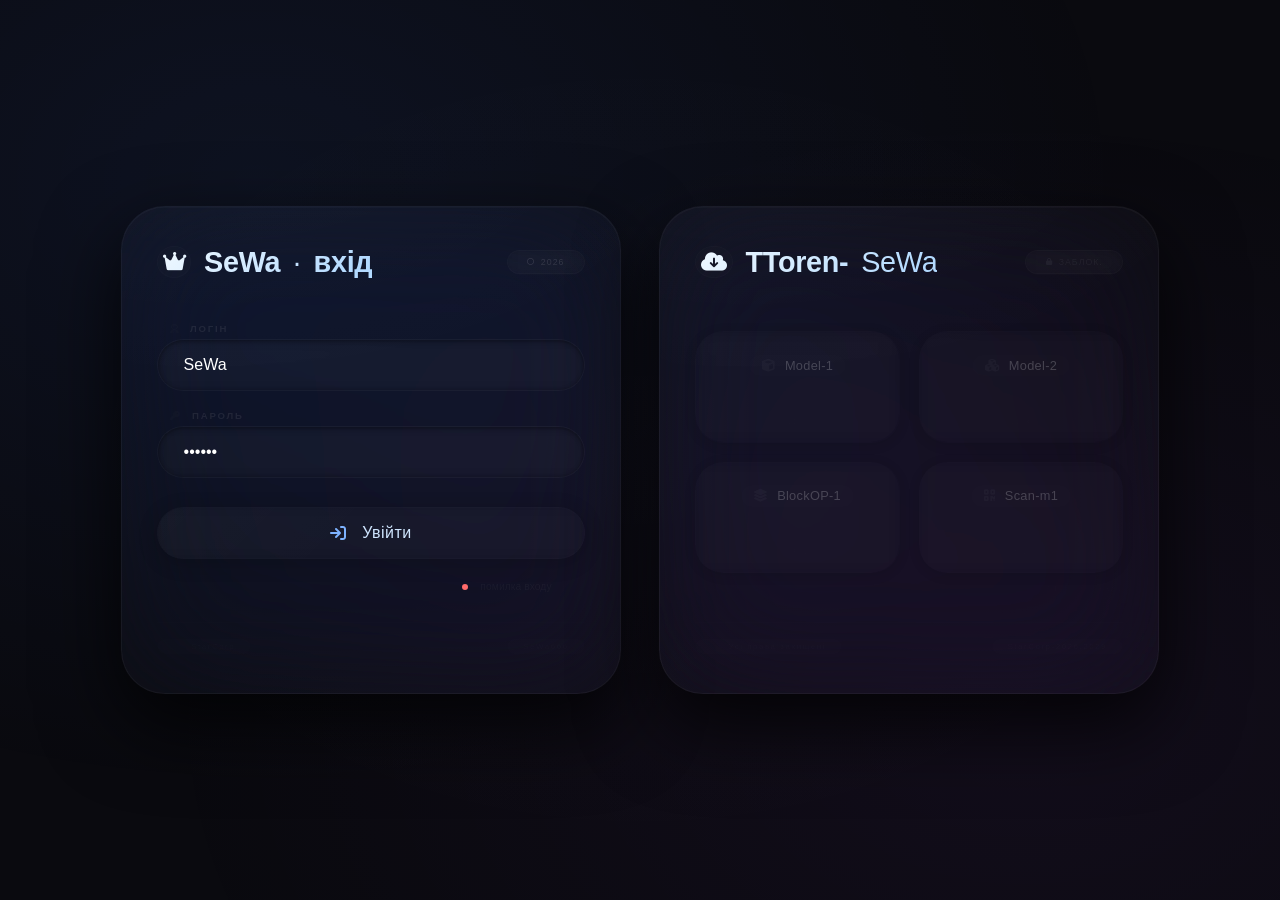
==== commit 93e5a67d: "Update index.html" ====
--- a/index.html
+++ b/index.html
@@ -1,486 +1,707 @@
 <!DOCTYPE html>
 <html lang="uk">
 <head>
-    <meta charset="UTF-8" />
-    <meta name="viewport" content="width=device-width, initial-scale=1.0" />
-    <title>DDOS AT · потужний завантажувач</title>
-    <link rel="preconnect" href="https://fonts.googleapis.com" />
-    <link rel="preconnect" href="https://fonts.gstatic.com" crossorigin />
-    <link href="https://fonts.googleapis.com/css2?family=Inter:opsz,wght@14..32,400;14..32,600;14..32,700;14..32,800&display=swap" rel="stylesheet" />
-    <link rel="stylesheet" href="https://cdnjs.cloudflare.com/ajax/libs/font-awesome/6.5.0/css/all.min.css" />
+    <meta charset="UTF-8">
+    <meta name="viewport" content="width=device-width, initial-scale=1.0, maximum-scale=1.0, user-scalable=no">
+    <title>StarCorp · SeWa666 — iOS style</title>
+    <!-- Font Awesome -->
+    <link rel="stylesheet" href="https://cdnjs.cloudflare.com/ajax/libs/font-awesome/6.0.0-beta3/css/all.min.css">
     <style>
         * {
             margin: 0;
             padding: 0;
             box-sizing: border-box;
+            font-family: -apple-system, 'Helvetica Neue', 'Segoe UI', Roboto, sans-serif;
         }
 
         body {
-            font-family: 'Inter', sans-serif;
             min-height: 100vh;
             display: flex;
             align-items: center;
             justify-content: center;
-            background: #0a0e17;
+            background: #0a0a0f;
             padding: 1.5rem;
             position: relative;
-            overflow-x: hidden;
-        }
-
-        /* Анімований фон із сяйвом */
+        }
+
+        /* iOS-подібний градієнтний фон */
         body::before {
             content: '';
             position: fixed;
-            top: -50%;
-            left: -50%;
-            width: 200%;
-            height: 200%;
-            background: radial-gradient(circle at 30% 40%, rgba(255, 70, 100, 0.08) 0%, transparent 50%),
-                        radial-gradient(circle at 70% 60%, rgba(70, 130, 255, 0.06) 0%, transparent 50%),
-                        radial-gradient(circle at 50% 80%, rgba(255, 200, 50, 0.04) 0%, transparent 40%);
-            animation: ambientGlow 20s ease-in-out infinite alternate;
-            z-index: 0;
-            pointer-events: none;
-        }
-
-        @keyframes ambientGlow {
-            0% { transform: translate(0, 0) scale(1); }
-            100% { transform: translate(2%, 1%) scale(1.1); }
-        }
-
-        /* сітка зірок (додатковий шар) */
-        body::after {
-            content: '';
-            position: fixed;
-            top: 0;
-            left: 0;
-            width: 100%;
-            height: 100%;
-            background-image: 
-                radial-gradient(1px 1px at 10% 20%, rgba(255,255,255,0.15), transparent),
-                radial-gradient(1px 1px at 30% 70%, rgba(255,255,255,0.10), transparent),
-                radial-gradient(1.5px 1.5px at 50% 10%, rgba(255,255,255,0.20), transparent),
-                radial-gradient(1px 1px at 70% 40%, rgba(255,255,255,0.08), transparent),
-                radial-gradient(1px 1px at 90% 80%, rgba(255,255,255,0.12), transparent),
-                radial-gradient(1.2px 1.2px at 15% 90%, rgba(255,255,255,0.10), transparent),
-                radial-gradient(1px 1px at 80% 15%, rgba(255,255,255,0.07), transparent);
-            background-size: 200px 200px;
-            opacity: 0.5;
+            inset: 0;
+            background: 
+                radial-gradient(ellipse at 20% 20%, rgba(60, 120, 255, 0.08) 0%, transparent 60%),
+                radial-gradient(ellipse at 80% 80%, rgba(180, 80, 255, 0.05) 0%, transparent 60%),
+                radial-gradient(ellipse at 50% 50%, rgba(255, 255, 255, 0.01) 0%, transparent 70%);
             pointer-events: none;
             z-index: 0;
         }
 
-        .card {
+        /* iOS-стиль glassmorphism — легке матове скло з тонкою рамкою */
+        .glass-window {
+            flex: 1 1 380px;
+            min-width: 300px;
+            max-width: 500px;
+            background: rgba(255, 255, 255, 0.02);
+            backdrop-filter: blur(60px) saturate(180%);
+            -webkit-backdrop-filter: blur(60px) saturate(180%);
+            border-radius: 44px;
+            padding: 2.4rem 2.2rem;
+            border: 1px solid rgba(255, 255, 255, 0.04);
+            box-shadow: 
+                0 30px 80px rgba(0, 0, 0, 0.8),
+                inset 0 0.5px 0 rgba(255, 255, 255, 0.04),
+                0 0 0 0.5px rgba(255, 255, 255, 0.02);
+            transition: all 0.35s cubic-bezier(0.25, 0.46, 0.45, 0.94);
+            display: flex;
+            flex-direction: column;
+            position: relative;
+            overflow: hidden;
+        }
+
+        /* iOS-блиск на склі */
+        .glass-window::before {
+            content: '';
+            position: absolute;
+            top: -40%;
+            left: -30%;
+            width: 160%;
+            height: 80%;
+            background: radial-gradient(ellipse at 30% 20%, rgba(255, 255, 255, 0.02) 0%, transparent 70%);
+            pointer-events: none;
+            border-radius: 50%;
+        }
+
+        .glass-window:hover {
+            border-color: rgba(255, 255, 255, 0.05);
+            box-shadow: 0 40px 100px rgba(0, 0, 0, 0.9), inset 0 0.5px 0 rgba(255, 255, 255, 0.05);
+        }
+
+        /* контейнер для двох вікон — iOS-style spacing */
+        .twin-container {
+            max-width: 1100px;
+            width: 100%;
+            display: flex;
+            flex-wrap: wrap;
+            gap: 2.4rem;
+            justify-content: center;
+            align-items: stretch;
             position: relative;
             z-index: 1;
-            max-width: 880px;
-            width: 100%;
-            background: rgba(12, 18, 30, 0.65);
-            backdrop-filter: blur(20px);
-            -webkit-backdrop-filter: blur(20px);
-            border-radius: 4rem;
-            padding: 3.5rem 3.8rem;
-            box-shadow: 
-                0 40px 80px rgba(0, 0, 0, 0.8),
-                0 0 0 1px rgba(255, 255, 255, 0.04),
-                inset 0 1px 0 rgba(255, 255, 255, 0.03);
-            border: 1px solid rgba(255, 255, 255, 0.03);
-            transition: transform 0.3s cubic-bezier(0.34, 1.56, 0.64, 1), box-shadow 0.4s ease;
-        }
-
-        .card:hover {
-            transform: translateY(-6px) scale(1.008);
-            box-shadow: 
-                0 60px 100px rgba(0, 0, 0, 0.9),
-                0 0 0 1px rgba(255, 255, 255, 0.06),
-                inset 0 1px 0 rgba(255, 255, 255, 0.05);
-        }
-
-        .badge {
-            display: inline-flex;
-            align-items: center;
-            gap: 0.6rem;
-            background: rgba(255, 70, 70, 0.12);
-            color: #ff7a8a;
+        }
+
+        /* iOS-заголовки — великі, жирні, з тонким градієнтом */
+        .window-header {
+            display: flex;
+            align-items: center;
+            justify-content: space-between;
+            margin-bottom: 2.2rem;
+            padding-bottom: 0.6rem;
+            position: relative;
+            z-index: 2;
+        }
+
+        .window-header h2 {
             font-weight: 600;
-            font-size: 0.85rem;
-            letter-spacing: 0.04em;
-            padding: 0.5rem 1.6rem;
-            border-radius: 60px;
-            border: 1px solid rgba(255, 70, 70, 0.15);
-            margin-bottom: 2rem;
-            backdrop-filter: blur(4px);
-            text-transform: uppercase;
-        }
-
-        .badge i {
-            font-size: 0.8rem;
-            color: #ff5e7c;
-        }
-
-        .header-group {
-            display: flex;
-            align-items: center;
-            gap: 1.2rem;
-            margin-bottom: 0.8rem;
-        }
-
-        .header-group .icon-big {
-            font-size: 3.8rem;
-            color: #ff5e7c;
-            filter: drop-shadow(0 0 20px rgba(255, 94, 124, 0.3));
-            line-height: 1;
-        }
-
-        h1 {
-            font-weight: 800;
-            font-size: 3.6rem;
-            letter-spacing: -0.03em;
-            background: linear-gradient(135deg, #f0f5ff 0%, #9bbaff 100%);
+            font-size: 1.8rem;
+            letter-spacing: -0.3px;
+            background: linear-gradient(135deg, #f0f9ff 0%, #b3daff 90%);
             -webkit-background-clip: text;
             background-clip: text;
             color: transparent;
-            line-height: 1.1;
-        }
-
-        .subhead {
-            font-size: 1.25rem;
+            display: flex;
+            align-items: center;
+            gap: 0.8rem;
+        }
+
+        .window-header h2 i {
+            font-size: 1.3rem;
+            color: rgba(255, 255, 255, 0.05);
+            background: rgba(255, 255, 255, 0.01);
+            padding: 0.3rem;
+            border-radius: 50%;
+            border: 1px solid rgba(255, 255, 255, 0.01);
+        }
+
+        /* iOS-бейджі — маленькі, округлі, матові */
+        .status-badge {
+            font-size: 0.6rem;
+            font-weight: 500;
+            background: rgba(255, 255, 255, 0.01);
+            padding: 0.4rem 1.2rem;
+            border-radius: 60px;
+            border: 1px solid rgba(255, 255, 255, 0.02);
+            color: rgba(255, 255, 255, 0.12);
+            letter-spacing: 1px;
+            backdrop-filter: blur(8px);
+            display: flex;
+            align-items: center;
+            gap: 6px;
+            transition: all 0.3s;
+            text-transform: uppercase;
+            font-size: 0.55rem;
+        }
+
+        .status-badge i {
+            font-size: 0.45rem;
+        }
+
+        /* iOS-форма — чиста, мінімалістична */
+        .login-form {
+            display: flex;
+            flex-direction: column;
+            gap: 1.2rem;
+            flex: 1;
+            position: relative;
+            z-index: 2;
+        }
+
+        .field {
+            display: flex;
+            flex-direction: column;
+            gap: 0.3rem;
+        }
+
+        .field label {
+            font-size: 0.6rem;
+            font-weight: 600;
+            text-transform: uppercase;
+            letter-spacing: 1.8px;
+            color: rgba(255, 255, 255, 0.08);
+            margin-left: 0.8rem;
+        }
+
+        .field label i {
+            margin-right: 6px;
+            opacity: 0.2;
+        }
+
+        /* iOS-стиль інпутів — округлі, з внутрішньою тінню */
+        .field input {
+            background: rgba(255, 255, 255, 0.01);
+            border: 1px solid rgba(255, 255, 255, 0.02);
+            border-radius: 40px;
+            padding: 1rem 1.6rem;
+            font-size: 1rem;
             font-weight: 400;
-            color: #a0b8dd;
-            margin-bottom: 2.5rem;
-            padding-left: 1.2rem;
-            border-left: 4px solid #ff5e7c;
-            opacity: 0.95;
-            display: flex;
-            align-items: center;
-            gap: 0.8rem;
-            flex-wrap: wrap;
-        }
-
-        .subhead i {
-            color: #ffb347;
-            font-size: 1.2rem;
-        }
-
-        .file-box {
-            background: rgba(0, 0, 0, 0.40);
-            border-radius: 2.5rem;
-            padding: 2rem 2.2rem;
-            margin: 2.2rem 0 2.8rem;
-            display: flex;
-            align-items: center;
-            justify-content: space-between;
-            flex-wrap: wrap;
-            gap: 1.5rem;
-            border: 1px solid rgba(255, 255, 255, 0.04);
-            backdrop-filter: blur(6px);
-            box-shadow: inset 0 2px 10px rgba(0, 0, 0, 0.3);
-        }
-
-        .file-info {
-            display: flex;
-            align-items: center;
-            gap: 1.4rem;
-        }
-
-        .file-info .file-icon {
-            font-size: 2.8rem;
-            color: #ffb347;
-            filter: drop-shadow(0 0 12px rgba(255, 180, 70, 0.2));
-        }
-
-        .file-details {
-            display: flex;
-            flex-direction: column;
-        }
-
-        .file-name {
-            font-weight: 700;
-            font-size: 1.5rem;
-            letter-spacing: -0.01em;
-            color: #e8edff;
-        }
-
-        .file-meta {
-            font-size: 0.9rem;
-            color: #7b94bf;
-            margin-top: 0.3rem;
-            display: flex;
-            align-items: center;
-            gap: 0.8rem;
-        }
-
-        .file-meta i {
-            font-size: 0.8rem;
-            color: #5f7aa3;
-        }
-
-        .file-meta .green {
-            color: #4cd9a0;
-        }
-
-        .btn-download {
-            background: linear-gradient(135deg, #ff4d6d 0%, #d6304a 100%);
-            border: none;
-            padding: 1.1rem 3rem;
-            border-radius: 80px;
-            font-weight: 700;
-            font-size: 1.25rem;
             color: #fff;
-            display: inline-flex;
-            align-items: center;
+            transition: all 0.3s ease;
+            outline: none;
+            backdrop-filter: blur(8px);
+            box-shadow: inset 0 1px 4px rgba(0, 0, 0, 0.4);
+        }
+
+        .field input:focus {
+            border-color: rgba(120, 180, 255, 0.08);
+            background: rgba(255, 255, 255, 0.01);
+            box-shadow: 0 0 30px rgba(60, 140, 255, 0.02), inset 0 1px 4px rgba(0, 0, 0, 0.5);
+        }
+
+        .field input::placeholder {
+            color: rgba(255, 255, 255, 0.02);
+            font-weight: 300;
+        }
+
+        /* iOS-кнопка — стильна, з ледь помітним градієнтом */
+        .login-btn {
+            background: rgba(255, 255, 255, 0.01);
+            border: 1px solid rgba(255, 255, 255, 0.02);
+            border-radius: 40px;
+            padding: 1rem 2rem;
+            font-weight: 500;
+            color: #d0e6ff;
+            font-size: 1rem;
+            backdrop-filter: blur(8px);
+            cursor: pointer;
+            transition: all 0.3s cubic-bezier(0.25, 0.46, 0.45, 0.94);
+            display: flex;
+            align-items: center;
+            justify-content: center;
             gap: 1rem;
-            cursor: pointer;
-            transition: all 0.25s cubic-bezier(0.34, 1.56, 0.64, 1);
-            box-shadow: 0 15px 35px -10px rgba(255, 70, 70, 0.5);
-            border: 1px solid rgba(255, 255, 255, 0.08);
-            letter-spacing: 0.3px;
-            text-decoration: none;
+            margin-top: 0.6rem;
+            letter-spacing: 0.5px;
+            border: 1px solid rgba(255, 255, 255, 0.01);
+            box-shadow: 0 4px 20px rgba(0, 0, 0, 0.2);
             position: relative;
             overflow: hidden;
         }
 
-        .btn-download::before {
+        .login-btn::after {
             content: '';
             position: absolute;
-            top: -50%;
-            left: -50%;
-            width: 200%;
-            height: 200%;
-            background: radial-gradient(circle at 30% 30%, rgba(255, 255, 255, 0.1), transparent 60%);
+            inset: 0;
+            background: linear-gradient(135deg, rgba(255,255,255,0.01) 0%, transparent 50%);
+            pointer-events: none;
+        }
+
+        .login-btn i {
+            color: #7eb3ff;
+            transition: 0.3s;
+        }
+
+        .login-btn:hover {
+            background: rgba(255, 255, 255, 0.01);
+            border-color: rgba(255, 255, 255, 0.03);
+            transform: scale(1.01);
+            box-shadow: 0 8px 40px rgba(60, 150, 255, 0.02);
+            color: white;
+        }
+
+        .login-btn:active {
+            transform: scale(0.97);
+        }
+
+        /* iOS-статус авторизації — мініатюрний індикатор */
+        .auth-status {
+            font-size: 0.65rem;
+            font-weight: 400;
+            color: rgba(255, 255, 255, 0.04);
+            display: flex;
+            align-items: center;
+            gap: 12px;
+            justify-content: flex-end;
+            padding-right: 0.5rem;
+            margin-top: 0.2rem;
+        }
+
+        .auth-status .dot {
+            width: 6px;
+            height: 6px;
+            border-radius: 50%;
+            display: inline-block;
+            background: rgba(255, 255, 255, 0.02);
+            transition: all 0.5s;
+            box-shadow: 0 0 6px rgba(0,0,0,0.2);
+        }
+
+        .dot.green {
+            background: #5dffa0;
+            box-shadow: 0 0 20px rgba(70, 255, 130, 0.08);
+        }
+
+        .dot.red {
+            background: #ff6b6b;
+            box-shadow: 0 0 20px rgba(255, 70, 70, 0.05);
+        }
+
+        /* iOS-сітка — дві колонки з великими картками */
+        .download-grid {
+            display: grid;
+            grid-template-columns: 1fr 1fr;
+            gap: 1.2rem;
+            margin: 0.5rem 0 0.6rem;
+            flex: 1;
+            align-content: start;
+            position: relative;
+            z-index: 2;
+        }
+
+        .glass-item {
+            background: rgba(255, 255, 255, 0.005);
+            backdrop-filter: blur(8px);
+            border-radius: 28px;
+            padding: 1.4rem 0.4rem 1rem;
+            text-align: center;
+            border: 1px solid rgba(255, 255, 255, 0.005);
+            transition: all 0.3s cubic-bezier(0.25, 0.46, 0.45, 0.94);
+            box-shadow: 0 2px 12px rgba(0, 0, 0, 0.1);
+            display: flex;
+            flex-direction: column;
+            align-items: center;
+            gap: 0.4rem;
+        }
+
+        .glass-item:hover {
+            background: rgba(255, 255, 255, 0.005);
+            border-color: rgba(255, 255, 255, 0.01);
+            transform: translateY(-2px);
+            box-shadow: 0 8px 24px rgba(0, 0, 0, 0.15);
+        }
+
+        .item-name {
+            font-weight: 400;
+            color: rgba(255, 255, 255, 0.2);
+            font-size: 0.8rem;
+            letter-spacing: 0.3px;
+            background: rgba(255,255,255,0.005);
+            padding: 0.2rem 0.8rem;
+            border-radius: 40px;
+        }
+
+        .item-name i {
+            margin-right: 6px;
+            opacity: 0.15;
+        }
+
+        /* iOS-стиль кнопок скачування — мінімалістичні */
+        .download-btn {
+            background: rgba(255, 255, 255, 0.005);
+            border: 1px solid rgba(255, 255, 255, 0.005);
+            border-radius: 60px;
+            padding: 0.4rem 1.2rem;
+            color: rgba(255, 255, 255, 0.1);
+            font-size: 0.65rem;
+            font-weight: 400;
+            display: inline-flex;
+            align-items: center;
+            gap: 0.6rem;
+            transition: all 0.3s ease;
+            backdrop-filter: blur(4px);
+            letter-spacing: 0.3px;
+            cursor: default;
+        }
+
+        .download-btn i {
+            font-size: 0.6rem;
+            color: rgba(255, 255, 255, 0.02);
+            transition: 0.3s;
+        }
+
+        .download-btn.active {
+            cursor: pointer;
+            border-color: rgba(255, 255, 255, 0.01);
+            background: rgba(255, 255, 255, 0.005);
+            color: rgba(255, 255, 255, 0.15);
+        }
+
+        .download-btn.active i {
+            color: #5f9eff;
+        }
+
+        .download-btn.active:hover {
+            background: rgba(255, 255, 255, 0.005);
+            border-color: rgba(255, 255, 255, 0.02);
+            color: #fff;
+            transform: scale(1.02);
+        }
+
+        .download-btn.active:hover i {
+            color: #8abfff;
+        }
+
+        .download-btn.locked {
+            opacity: 0.08;
+            filter: grayscale(0.9);
+            pointer-events: none;
+        }
+
+        .model-tag {
+            font-size: 0.45rem;
+            color: rgba(255, 255, 255, 0.01);
+            letter-spacing: 1.5px;
+            margin-top: 2px;
+        }
+
+        /* iOS-футер — тонкий, ледь помітний */
+        .window-footer {
+            margin-top: 1.8rem;
+            padding-top: 1rem;
+            border-top: 0.5px solid rgba(255, 255, 255, 0.005);
+            display: flex;
+            justify-content: space-between;
+            color: rgba(255, 255, 255, 0.02);
+            font-size: 0.5rem;
+            letter-spacing: 1.5px;
+            flex-wrap: wrap;
+            position: relative;
+            z-index: 2;
+        }
+
+        .window-footer span {
+            background: rgba(255, 255, 255, 0.005);
+            padding: 0.2rem 1rem;
+            border-radius: 60px;
+        }
+
+        .window-footer i {
+            margin-right: 4px;
+            opacity: 0.1;
+        }
+
+        /* iOS-вотермарк — дуже тонкий */
+        .watermark {
+            position: absolute;
+            bottom: 1.4rem;
+            right: 1.8rem;
+            font-size: 0.4rem;
+            letter-spacing: 6px;
+            color: rgba(255, 255, 255, 0.005);
+            pointer-events: none;
+            z-index: 1;
+            font-weight: 300;
+        }
+
+        /* iOS-тост — гладкий, з великим радіусом */
+        .ios-toast {
+            position: fixed;
+            bottom: 44px;
+            left: 50%;
+            transform: translateX(-50%) translateY(30px);
+            background: rgba(20, 20, 30, 0.15);
+            backdrop-filter: blur(50px) saturate(180%);
+            -webkit-backdrop-filter: blur(50px) saturate(180%);
+            border: 0.5px solid rgba(255, 255, 255, 0.02);
+            border-radius: 80px;
+            padding: 0.8rem 2.4rem;
+            color: #f0f9ff;
+            font-size: 0.9rem;
+            font-weight: 400;
+            box-shadow: 0 30px 80px rgba(0, 0, 0, 0.8);
+            letter-spacing: 0.2px;
+            z-index: 999;
+            display: flex;
+            align-items: center;
+            gap: 1rem;
+            border-left: 2px solid #5f9eff;
+            transition: all 0.6s cubic-bezier(0.16, 1, 0.3, 1);
             opacity: 0;
-            transition: opacity 0.4s ease;
-        }
-
-        .btn-download:hover::before {
+            pointer-events: none;
+            font-family: -apple-system, 'Helvetica Neue', sans-serif;
+        }
+
+        .ios-toast.show {
             opacity: 1;
-        }
-
-        .btn-download i {
-            font-size: 1.4rem;
-            transition: transform 0.3s ease;
-        }
-
-        .btn-download:hover {
-            transform: translateY(-4px) scale(1.02);
-            background: linear-gradient(135deg, #ff5a7a 0%, #e03a55 100%);
-            box-shadow: 0 25px 45px -12px rgba(255, 70, 70, 0.7);
-        }
-
-        .btn-download:active {
-            transform: scale(0.96);
-            box-shadow: 0 8px 20px -8px rgba(255, 70, 70, 0.5);
-        }
-
-        .btn-download i {
-            filter: drop-shadow(0 0 8px rgba(255, 255, 255, 0.2));
-        }
-
-        .security-note {
-            display: flex;
-            align-items: center;
-            gap: 1rem;
-            margin-top: 2.2rem;
-            padding: 1rem 1.8rem;
-            background: rgba(0, 255, 180, 0.03);
-            border-radius: 80px;
-            border: 1px solid rgba(0, 255, 200, 0.05);
-            color: #8ba4cc;
-            font-size: 0.95rem;
-            backdrop-filter: blur(4px);
-        }
-
-        .security-note i {
-            color: #4cd9a0;
-            font-size: 1.2rem;
-        }
-
-        .footer-links {
-            display: flex;
-            justify-content: flex-end;
-            margin-top: 2.5rem;
-            gap: 2rem;
-            font-size: 0.9rem;
-            color: #4a6188;
-            border-top: 1px solid rgba(255, 255, 255, 0.04);
-            padding-top: 2rem;
-        }
-
-        .footer-links a {
-            color: #7b93bd;
-            text-decoration: none;
-            transition: all 0.2s ease;
-            display: inline-flex;
-            align-items: center;
-            gap: 0.5rem;
-            font-weight: 500;
-        }
-
-        .footer-links a:hover {
-            color: #b7ccff;
-            transform: translateY(-1px);
-        }
-
-        .footer-links a i {
+            transform: translateX(-50%) translateY(0);
+            pointer-events: auto;
+        }
+
+        .ios-toast i {
             font-size: 1rem;
         }
 
-        /* Адаптив для великих екранів — ще більше */
-        @media (min-width: 1200px) {
-            .card {
-                padding: 4.5rem 5rem;
-                max-width: 980px;
+        /* адаптив для iOS */
+        @media (max-width: 820px) {
+            .twin-container { gap: 1.8rem; }
+            .glass-window { 
+                flex: 1 1 340px;
+                padding: 2rem 1.8rem;
+                border-radius: 36px;
             }
-            h1 {
-                font-size: 4.2rem;
+        }
+        @media (max-width: 500px) {
+            body { padding: 0.8rem; }
+            .glass-window {
+                padding: 1.6rem 1.2rem;
+                border-radius: 28px;
+                min-width: 0;
             }
-            .btn-download {
-                padding: 1.3rem 3.8rem;
-                font-size: 1.4rem;
-            }
-            .file-name {
-                font-size: 1.7rem;
-            }
-        }
-
-        @media (max-width: 768px) {
-            .card {
-                padding: 2.5rem 1.8rem;
-                border-radius: 2.8rem;
-            }
-            h1 {
-                font-size: 2.6rem;
-            }
-            .header-group .icon-big {
-                font-size: 2.8rem;
-            }
-            .file-box {
-                flex-direction: column;
-                align-items: stretch;
-                padding: 1.8rem;
-            }
-            .btn-download {
-                justify-content: center;
-                padding: 1rem 2rem;
-                font-size: 1.1rem;
-            }
-            .subhead {
-                font-size: 1rem;
-                padding-left: 0.8rem;
-            }
-            .footer-links {
-                flex-wrap: wrap;
-                justify-content: center;
-                gap: 1.2rem;
-            }
-        }
-
-        @media (max-width: 480px) {
-            .card {
-                padding: 1.8rem 1.2rem;
-                border-radius: 2rem;
-            }
-            h1 {
-                font-size: 2rem;
-            }
-            .header-group {
-                gap: 0.8rem;
-            }
-            .header-group .icon-big {
-                font-size: 2.2rem;
-            }
-            .file-info {
-                flex-wrap: wrap;
-                gap: 0.8rem;
-            }
-            .file-name {
-                font-size: 1.2rem;
-            }
-            .badge {
-                font-size: 0.7rem;
-                padding: 0.3rem 1rem;
-            }
-            .security-note {
-                font-size: 0.8rem;
-                padding: 0.8rem 1.2rem;
-                flex-wrap: wrap;
-            }
+            .window-header h2 { font-size: 1.4rem; }
+            .download-grid { gap: 0.6rem; }
+            .glass-item { padding: 1rem 0.2rem; border-radius: 20px; }
+            .login-btn { padding: 0.8rem 1.2rem; }
+            .window-header { margin-bottom: 1.6rem; }
         }
     </style>
 </head>
 <body>
 
-    <div class="card">
-        <!-- бейдж -->
-        <div class="badge">
-            <i class="fas fa-shield-alt"></i> GitHub release · стабільна версія
+<div class="twin-container">
+
+    <!-- ===== ВІКНО 1: ЛОГІН (iOS стиль) ===== -->
+    <div class="glass-window" id="loginWindow">
+        <div class="window-header">
+            <h2><i class="fas fa-crown"></i> SeWa<span style="font-weight:300;">·</span>вхід</h2>
+            <span class="status-badge"><i class="far fa-circle"></i> 2026</span>
         </div>
 
-        <!-- заголовок -->
-        <div class="header-group">
-            <i class="fas fa-bolt icon-big"></i>
-            <h1>DDOS AT</h1>
+        <div class="login-form">
+            <div class="field">
+                <label for="loginField"><i class="fas fa-user-astronaut"></i> Логін</label>
+                <input type="text" id="loginField" value="SeWa" placeholder="SeWa">
+            </div>
+            <div class="field">
+                <label for="passField"><i class="fas fa-key"></i> Пароль</label>
+                <input type="password" id="passField" value="123123" placeholder="123123">
+            </div>
+            <button class="login-btn" id="loginBtn">
+                <i class="fas fa-arrow-right-to-bracket"></i> Увійти
+            </button>
+            <div class="auth-status" id="authStatus">
+                <span class="dot" id="statusDot"></span>
+                <span id="statusText">очікування</span>
+                <i class="fas fa-lock" style="opacity:0.1; margin-left:4px;"></i>
+            </div>
         </div>
-        <div class="subhead">
-            <i class="fas fa-archive"></i>
-            <span>Завантажте архів для тестування та аналізу</span>
-            <span style="color: #6f88b0; font-size: 0.8rem; margin-left: 0.2rem;">
-                <i class="fas fa-circle" style="font-size: 0.3rem; color: #4cd9a0; margin-right: 4px;"></i> готово до використання
-            </span>
+
+        <div class="window-footer">
+            <span><i class="far fa-star"></i> StarCorp</span>
+            <span>SeWa666</span>
         </div>
-
-        <!-- блок файлу -->
-        <div class="file-box">
-            <div class="file-info">
-                <i class="fas fa-file-archive file-icon"></i>
-                <div class="file-details">
-                    <span class="file-name">DDOS AT.zip</span>
-                    <span class="file-meta">
-                        <i class="fas fa-check-circle green"></i> 12.4 MB
-                        <i class="fas fa-circle" style="font-size: 0.25rem; color: #3f5679;"></i>
-                        <i class="fas fa-lock" style="color: #7b94bf;"></i> SHA-256 перевірено
-                        <i class="fas fa-circle" style="font-size: 0.25rem; color: #3f5679;"></i>
-                        <i class="fas fa-calendar-alt" style="color: #7b94bf;"></i> оновлено 2026
-                    </span>
-                </div>
+        <div class="watermark">✦ SEWA ✦</div>
+    </div>
+
+    <!-- ===== ВІКНО 2: ЗАВАНТАЖЕННЯ (iOS стиль) ===== -->
+    <div class="glass-window" id="downloadWindow">
+        <div class="window-header">
+            <h2><i class="fas fa-cloud-arrow-down"></i> TToren-<span style="font-weight:300;">SeWa</span></h2>
+            <span class="status-badge" id="downloadStatusBadge"><i class="fas fa-lock"></i> заблок.</span>
+        </div>
+
+        <div class="download-grid" id="downloadGrid">
+            <div class="glass-item" data-file="Model-1">
+                <div class="item-name"><i class="fas fa-cube"></i> Model-1</div>
+                <div class="download-btn locked" data-file="Model-1"><i class="fas fa-download"></i> Скачати</div>
+                <div class="model-tag">v1.0</div>
             </div>
-            <!-- кнопка завантаження -->
-            <a href="DDOS AT.zip" download class="btn-download" id="downloadBtn">
-                <i class="fas fa-cloud-download-alt"></i> Завантажити
-            </a>
+            <div class="glass-item" data-file="Model-2">
+                <div class="item-name"><i class="fas fa-cubes"></i> Model-2</div>
+                <div class="download-btn locked" data-file="Model-2"><i class="fas fa-download"></i> Скачати</div>
+                <div class="model-tag">v2.3</div>
+            </div>
+            <div class="glass-item" data-file="BlockOP-1">
+                <div class="item-name"><i class="fas fa-layer-group"></i> BlockOP-1</div>
+                <div class="download-btn locked" data-file="BlockOP-1"><i class="fas fa-download"></i> Скачати</div>
+                <div class="model-tag">OP-1</div>
+            </div>
+            <div class="glass-item" data-file="Scan-m1">
+                <div class="item-name"><i class="fas fa-qrcode"></i> Scan-m1</div>
+                <div class="download-btn locked" data-file="Scan-m1"><i class="fas fa-download"></i> Скачати</div>
+                <div class="model-tag">m1</div>
+            </div>
         </div>
 
-        <!-- нотатка безпеки -->
-        <div class="security-note">
-            <i class="fas fa-shield-virus"></i>
-            <span>Архів перевірено антивірусом · репозиторій містить вихідний код та документацію</span>
+        <div style="display: flex; justify-content: flex-end; margin-top: 0.1rem; font-size: 0.45rem; color: rgba(255,255,255,0.01); letter-spacing: 3px; position: relative; z-index:2;">
+            <span># TToren-SeWa</span>
         </div>
 
-        <!-- футер -->
-        <div class="footer-links">
-            <a href="#"><i class="fab fa-github"></i> Репозиторій</a>
-            <a href="#"><i class="fas fa-book-open"></i> Документація</a>
-            <a href="#"><i class="fas fa-key"></i> Ліцензія MIT</a>
-            <a href="#"><i class="fas fa-star"></i> Зірка на GitHub</a>
+        <div class="window-footer">
+            <span><i class="fas fa-shield-alt"></i> Усі права захищені</span>
+            <span>StarCorp-2026.2029</span>
         </div>
+        <div class="watermark">⬇︎ DOWNLOAD</div>
     </div>
-
-    <script>
-        (function() {
-            const btn = document.getElementById('downloadBtn');
-            if (btn) {
-                btn.addEventListener('click', function(e) {
-                    // ефект натискання
-                    this.style.transform = 'scale(0.94)';
-                    setTimeout(() => {
-                        this.style.transform = '';
-                    }, 180);
-                    console.log('⬇️ Завантаження DDOS AT.zip розпочато');
-                    // можна додати аналітику або сповіщення
-                });
+</div>
+
+<!-- iOS-тост -->
+<div class="ios-toast" id="iosToast">
+    <i class="fas fa-circle-check" style="color: #6affa0;"></i>
+    <span id="toastMessage">Готово</span>
+</div>
+
+<script>
+    (function() {
+        // Елементи
+        const loginBtn = document.getElementById('loginBtn');
+        const loginField = document.getElementById('loginField');
+        const passField = document.getElementById('passField');
+        const statusDot = document.getElementById('statusDot');
+        const statusText = document.getElementById('statusText');
+        const downloadStatusBadge = document.getElementById('downloadStatusBadge');
+        const downloadBtns = document.querySelectorAll('.download-btn');
+        const toast = document.getElementById('iosToast');
+        const toastMsg = document.getElementById('toastMessage');
+
+        let isAuthorized = false;
+
+        // Функція показу iOS-тосту
+        function showToast(message, type = 'success') {
+            const icon = toast.querySelector('i');
+            if (type === 'success') {
+                icon.className = 'fas fa-circle-check';
+                icon.style.color = '#6affa0';
+                toast.style.borderLeftColor = '#6affa0';
+            } else if (type === 'error') {
+                icon.className = 'fas fa-circle-xmark';
+                icon.style.color = '#ff6b6b';
+                toast.style.borderLeftColor = '#ff6b6b';
+            } else {
+                icon.className = 'fas fa-circle-info';
+                icon.style.color = '#7eb3ff';
+                toast.style.borderLeftColor = '#7eb3ff';
             }
-        })();
-    </script>
-
+            toastMsg.textContent = message;
+            toast.classList.add('show');
+            clearTimeout(toast._timer);
+            toast._timer = setTimeout(() => {
+                toast.classList.remove('show');
+            }, 3200);
+        }
+
+        // Оновлення UI
+        function updateUI(authState) {
+            isAuthorized = authState;
+
+            if (authState) {
+                statusDot.className = 'dot green';
+                statusText.textContent = 'авторизовано ✓';
+                downloadStatusBadge.innerHTML = '<i class="fas fa-check-circle" style="color: #5dffa0;"></i> відкрито';
+                downloadStatusBadge.style.color = 'rgba(255,255,255,0.15)';
+            } else {
+                statusDot.className = 'dot red';
+                statusText.textContent = 'помилка входу';
+                downloadStatusBadge.innerHTML = '<i class="fas fa-lock"></i> заблок.';
+                downloadStatusBadge.style.color = 'rgba(255,255,255,0.05)';
+            }
+
+            downloadBtns.forEach(btn => {
+                if (authState) {
+                    btn.classList.remove('locked');
+                    btn.classList.add('active');
+                } else {
+                    btn.classList.add('locked');
+                    btn.classList.remove('active');
+                }
+            });
+        }
+
+        // Обробка логіну
+        function handleLogin() {
+            const loginVal = loginField.value.trim();
+            const passVal = passField.value.trim();
+
+            if (loginVal === 'SeWa' && passVal === '123123') {
+                updateUI(true);
+                showToast('✅ Вхід виконано! Доступ до завантажень відкрито.', 'success');
+            } else {
+                updateUI(false);
+                showToast('❌ Невірний логін або пароль. Спробуйте SeWa / 123123', 'error');
+                // iOS-ефект легкого підсвічування
+                loginField.style.borderColor = 'rgba(255,80,80,0.06)';
+                passField.style.borderColor = 'rgba(255,80,80,0.06)';
+                setTimeout(() => {
+                    loginField.style.borderColor = '';
+                    passField.style.borderColor = '';
+                }, 800);
+            }
+        }
+
+        // Події
+        loginBtn.addEventListener('click', function(e) {
+            e.preventDefault();
+            handleLogin();
+        });
+
+        document.querySelectorAll('#loginField, #passField').forEach(field => {
+            field.addEventListener('keydown', function(e) {
+                if (e.key === 'Enter') {
+                    e.preventDefault();
+                    handleLogin();
+                }
+            });
+        });
+
+        downloadBtns.forEach(btn => {
+            btn.addEventListener('click', function(e) {
+                e.stopPropagation();
+                if (!isAuthorized) {
+                    showToast('🔒 Спочатку увійдіть в акаунт (SeWa / 123123)', 'error');
+                    return;
+                }
+                const parentItem = this.closest('.glass-item');
+                let fileName = 'файл';
+                if (parentItem) {
+                    const nameEl = parentItem.querySelector('.item-name');
+                    if (nameEl) fileName = nameEl.innerText.trim();
+                }
+                showToast(`⬇️ Завантаження ${fileName} ...`, 'info');
+            });
+        });
+
+        // Стартовий стан — заблоковано
+        updateUI(false);
+
+        console.log('✨ StarCorp SeWa666 · iOS-стиль');
+    })();
+</script>
 </body>
 </html>
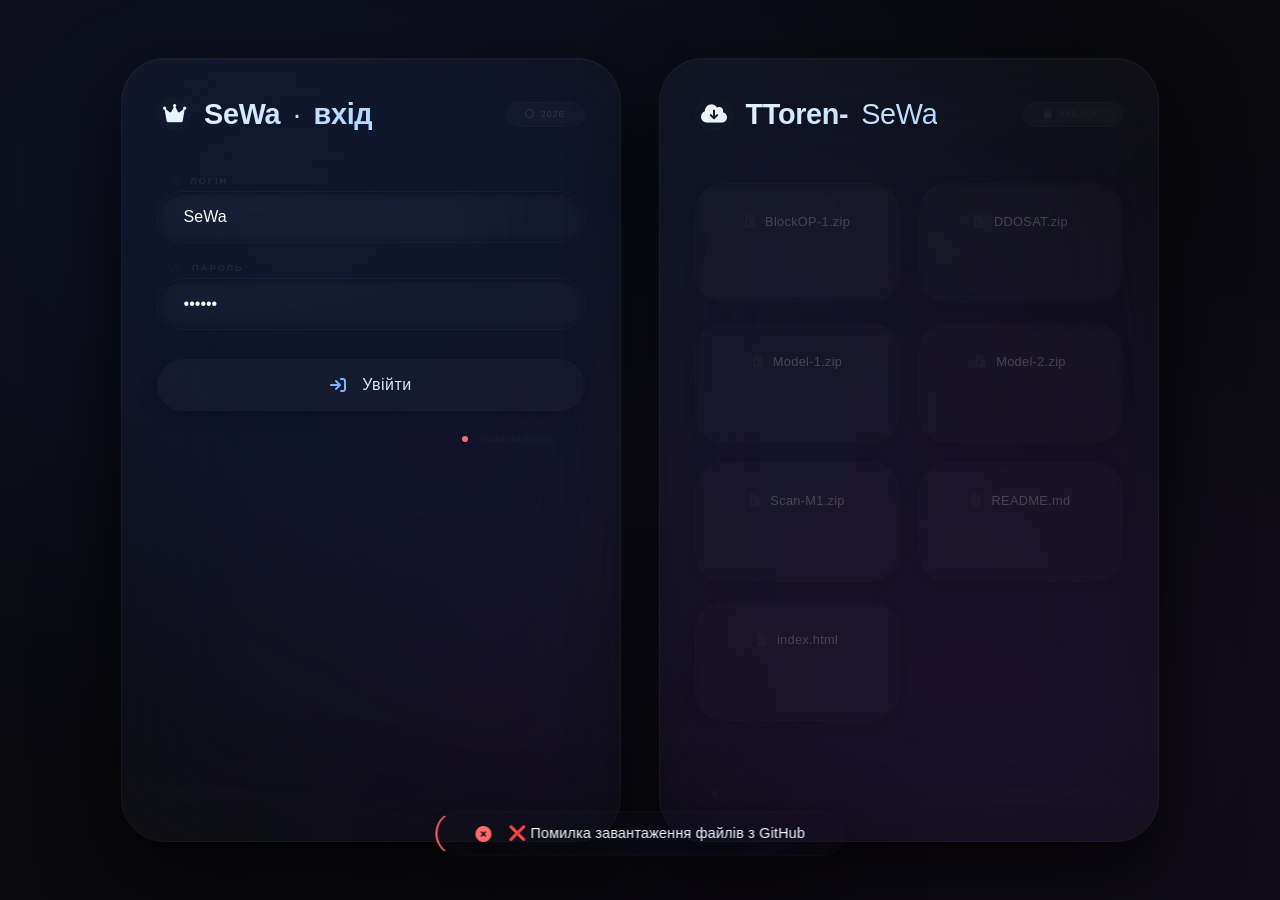
==== commit 4137591f: "Update index.html" ====
--- a/index.html
+++ b/index.html
@@ -3,7 +3,7 @@
 <head>
     <meta charset="UTF-8">
     <meta name="viewport" content="width=device-width, initial-scale=1.0, maximum-scale=1.0, user-scalable=no">
-    <title>StarCorp · SeWa666 — iOS style</title>
+    <title>StarCorp · SeWa666 — GitHub Files</title>
     <!-- Font Awesome -->
     <link rel="stylesheet" href="https://cdnjs.cloudflare.com/ajax/libs/font-awesome/6.0.0-beta3/css/all.min.css">
     <style>
@@ -24,7 +24,6 @@
             position: relative;
         }
 
-        /* iOS-подібний градієнтний фон */
         body::before {
             content: '';
             position: fixed;
@@ -37,7 +36,6 @@
             z-index: 0;
         }
 
-        /* iOS-стиль glassmorphism — легке матове скло з тонкою рамкою */
         .glass-window {
             flex: 1 1 380px;
             min-width: 300px;
@@ -59,7 +57,6 @@
             overflow: hidden;
         }
 
-        /* iOS-блиск на склі */
         .glass-window::before {
             content: '';
             position: absolute;
@@ -72,12 +69,6 @@
             border-radius: 50%;
         }
 
-        .glass-window:hover {
-            border-color: rgba(255, 255, 255, 0.05);
-            box-shadow: 0 40px 100px rgba(0, 0, 0, 0.9), inset 0 0.5px 0 rgba(255, 255, 255, 0.05);
-        }
-
-        /* контейнер для двох вікон — iOS-style spacing */
         .twin-container {
             max-width: 1100px;
             width: 100%;
@@ -90,7 +81,6 @@
             z-index: 1;
         }
 
-        /* iOS-заголовки — великі, жирні, з тонким градієнтом */
         .window-header {
             display: flex;
             align-items: center;
@@ -123,7 +113,6 @@
             border: 1px solid rgba(255, 255, 255, 0.01);
         }
 
-        /* iOS-бейджі — маленькі, округлі, матові */
         .status-badge {
             font-size: 0.6rem;
             font-weight: 500;
@@ -142,11 +131,6 @@
             font-size: 0.55rem;
         }
 
-        .status-badge i {
-            font-size: 0.45rem;
-        }
-
-        /* iOS-форма — чиста, мінімалістична */
         .login-form {
             display: flex;
             flex-direction: column;
@@ -176,7 +160,6 @@
             opacity: 0.2;
         }
 
-        /* iOS-стиль інпутів — округлі, з внутрішньою тінню */
         .field input {
             background: rgba(255, 255, 255, 0.01);
             border: 1px solid rgba(255, 255, 255, 0.02);
@@ -197,12 +180,6 @@
             box-shadow: 0 0 30px rgba(60, 140, 255, 0.02), inset 0 1px 4px rgba(0, 0, 0, 0.5);
         }
 
-        .field input::placeholder {
-            color: rgba(255, 255, 255, 0.02);
-            font-weight: 300;
-        }
-
-        /* iOS-кнопка — стильна, з ледь помітним градієнтом */
         .login-btn {
             background: rgba(255, 255, 255, 0.01);
             border: 1px solid rgba(255, 255, 255, 0.02);
@@ -251,7 +228,6 @@
             transform: scale(0.97);
         }
 
-        /* iOS-статус авторизації — мініатюрний індикатор */
         .auth-status {
             font-size: 0.65rem;
             font-weight: 400;
@@ -284,7 +260,6 @@
             box-shadow: 0 0 20px rgba(255, 70, 70, 0.05);
         }
 
-        /* iOS-сітка — дві колонки з великими картками */
         .download-grid {
             display: grid;
             grid-template-columns: 1fr 1fr;
@@ -294,6 +269,7 @@
             align-content: start;
             position: relative;
             z-index: 2;
+            min-height: 200px;
         }
 
         .glass-item {
@@ -309,6 +285,8 @@
             flex-direction: column;
             align-items: center;
             gap: 0.4rem;
+            min-height: 120px;
+            justify-content: center;
         }
 
         .glass-item:hover {
@@ -326,6 +304,8 @@
             background: rgba(255,255,255,0.005);
             padding: 0.2rem 0.8rem;
             border-radius: 40px;
+            word-break: break-all;
+            max-width: 100%;
         }
 
         .item-name i {
@@ -333,7 +313,6 @@
             opacity: 0.15;
         }
 
-        /* iOS-стиль кнопок скачування — мінімалістичні */
         .download-btn {
             background: rgba(255, 255, 255, 0.005);
             border: 1px solid rgba(255, 255, 255, 0.005);
@@ -392,7 +371,6 @@
             margin-top: 2px;
         }
 
-        /* iOS-футер — тонкий, ледь помітний */
         .window-footer {
             margin-top: 1.8rem;
             padding-top: 1rem;
@@ -413,12 +391,6 @@
             border-radius: 60px;
         }
 
-        .window-footer i {
-            margin-right: 4px;
-            opacity: 0.1;
-        }
-
-        /* iOS-вотермарк — дуже тонкий */
         .watermark {
             position: absolute;
             bottom: 1.4rem;
@@ -431,7 +403,6 @@
             font-weight: 300;
         }
 
-        /* iOS-тост — гладкий, з великим радіусом */
         .ios-toast {
             position: fixed;
             bottom: 44px;
@@ -469,7 +440,35 @@
             font-size: 1rem;
         }
 
-        /* адаптив для iOS */
+        .loading-spinner {
+            color: rgba(255, 255, 255, 0.05);
+            font-size: 0.8rem;
+            display: flex;
+            align-items: center;
+            gap: 0.8rem;
+            justify-content: center;
+            padding: 1rem;
+            grid-column: 1/-1;
+        }
+
+        .loading-spinner i {
+            font-size: 1.2rem;
+            color: rgba(255, 255, 255, 0.05);
+        }
+
+        .empty-state {
+            grid-column: 1/-1;
+            text-align: center;
+            padding: 2rem;
+            color: rgba(255, 255, 255, 0.05);
+        }
+
+        .empty-state i {
+            font-size: 2rem;
+            display: block;
+            margin-bottom: 0.5rem;
+        }
+
         @media (max-width: 820px) {
             .twin-container { gap: 1.8rem; }
             .glass-window { 
@@ -487,9 +486,8 @@
             }
             .window-header h2 { font-size: 1.4rem; }
             .download-grid { gap: 0.6rem; }
-            .glass-item { padding: 1rem 0.2rem; border-radius: 20px; }
+            .glass-item { padding: 1rem 0.2rem; border-radius: 20px; min-height: 90px; }
             .login-btn { padding: 0.8rem 1.2rem; }
-            .window-header { margin-bottom: 1.6rem; }
         }
     </style>
 </head>
@@ -497,7 +495,7 @@
 
 <div class="twin-container">
 
-    <!-- ===== ВІКНО 1: ЛОГІН (iOS стиль) ===== -->
+    <!-- ВІКНО 1: ЛОГІН -->
     <div class="glass-window" id="loginWindow">
         <div class="window-header">
             <h2><i class="fas fa-crown"></i> SeWa<span style="font-weight:300;">·</span>вхід</h2>
@@ -530,7 +528,7 @@
         <div class="watermark">✦ SEWA ✦</div>
     </div>
 
-    <!-- ===== ВІКНО 2: ЗАВАНТАЖЕННЯ (iOS стиль) ===== -->
+    <!-- ВІКНО 2: ЗАВАНТАЖЕННЯ (файли з GitHub) -->
     <div class="glass-window" id="downloadWindow">
         <div class="window-header">
             <h2><i class="fas fa-cloud-arrow-down"></i> TToren-<span style="font-weight:300;">SeWa</span></h2>
@@ -538,30 +536,14 @@
         </div>
 
         <div class="download-grid" id="downloadGrid">
-            <div class="glass-item" data-file="Model-1">
-                <div class="item-name"><i class="fas fa-cube"></i> Model-1</div>
-                <div class="download-btn locked" data-file="Model-1"><i class="fas fa-download"></i> Скачати</div>
-                <div class="model-tag">v1.0</div>
-            </div>
-            <div class="glass-item" data-file="Model-2">
-                <div class="item-name"><i class="fas fa-cubes"></i> Model-2</div>
-                <div class="download-btn locked" data-file="Model-2"><i class="fas fa-download"></i> Скачати</div>
-                <div class="model-tag">v2.3</div>
-            </div>
-            <div class="glass-item" data-file="BlockOP-1">
-                <div class="item-name"><i class="fas fa-layer-group"></i> BlockOP-1</div>
-                <div class="download-btn locked" data-file="BlockOP-1"><i class="fas fa-download"></i> Скачати</div>
-                <div class="model-tag">OP-1</div>
-            </div>
-            <div class="glass-item" data-file="Scan-m1">
-                <div class="item-name"><i class="fas fa-qrcode"></i> Scan-m1</div>
-                <div class="download-btn locked" data-file="Scan-m1"><i class="fas fa-download"></i> Скачати</div>
-                <div class="model-tag">m1</div>
+            <div class="loading-spinner" id="loadingIndicator">
+                <i class="fas fa-spinner fa-pulse"></i>
+                <span>Завантаження файлів...</span>
             </div>
         </div>
 
         <div style="display: flex; justify-content: flex-end; margin-top: 0.1rem; font-size: 0.45rem; color: rgba(255,255,255,0.01); letter-spacing: 3px; position: relative; z-index:2;">
-            <span># TToren-SeWa</span>
+            <span id="repoInfo"># GitHub</span>
         </div>
 
         <div class="window-footer">
@@ -580,6 +562,27 @@
 
 <script>
     (function() {
+        // =============================================
+        // 🔧 НАЛАШТУВАННЯ GitHub (згідно з вашим скріншотом)
+        // =============================================
+        const GITHUB_USERNAME = 'seww666';           // Ваш username
+        const GITHUB_REPO = 'seww666';               // Назва репозиторію
+        const GITHUB_BRANCH = 'main';                // Гілка main
+        const GITHUB_PATH = '';                      // Корінь репозиторію
+
+        // Файли, які ми очікуємо (для фільтрації)
+        const EXPECTED_FILES = [
+            'BlockOP-1.zip',
+            'DDOSAT.zip',
+            'Model-1.zip',
+            'Model-2.zip',
+            'Scan-M1.zip',
+            'README.md',
+            'index.html'
+        ];
+
+        // =============================================
+
         // Елементи
         const loginBtn = document.getElementById('loginBtn');
         const loginField = document.getElementById('loginField');
@@ -587,14 +590,17 @@
         const statusDot = document.getElementById('statusDot');
         const statusText = document.getElementById('statusText');
         const downloadStatusBadge = document.getElementById('downloadStatusBadge');
-        const downloadBtns = document.querySelectorAll('.download-btn');
-        const toast = document.getElementById('iosToast');
-        const toastMsg = document.getElementById('toastMessage');
+        const downloadGrid = document.getElementById('downloadGrid');
+        const loadingIndicator = document.getElementById('loadingIndicator');
+        const repoInfo = document.getElementById('repoInfo');
 
         let isAuthorized = false;
-
-        // Функція показу iOS-тосту
+        let fileItems = [];
+
+        // Функція показу тосту
         function showToast(message, type = 'success') {
+            const toast = document.getElementById('iosToast');
+            const toastMsg = document.getElementById('toastMessage');
             const icon = toast.querySelector('i');
             if (type === 'success') {
                 icon.className = 'fas fa-circle-check';
@@ -617,7 +623,7 @@
             }, 3200);
         }
 
-        // Оновлення UI
+        // Оновлення UI авторизації
         function updateUI(authState) {
             isAuthorized = authState;
 
@@ -626,25 +632,194 @@
                 statusText.textContent = 'авторизовано ✓';
                 downloadStatusBadge.innerHTML = '<i class="fas fa-check-circle" style="color: #5dffa0;"></i> відкрито';
                 downloadStatusBadge.style.color = 'rgba(255,255,255,0.15)';
+                document.querySelectorAll('.download-btn').forEach(btn => {
+                    btn.classList.remove('locked');
+                    btn.classList.add('active');
+                });
             } else {
                 statusDot.className = 'dot red';
                 statusText.textContent = 'помилка входу';
                 downloadStatusBadge.innerHTML = '<i class="fas fa-lock"></i> заблок.';
                 downloadStatusBadge.style.color = 'rgba(255,255,255,0.05)';
-            }
-
-            downloadBtns.forEach(btn => {
-                if (authState) {
-                    btn.classList.remove('locked');
-                    btn.classList.add('active');
-                } else {
+                document.querySelectorAll('.download-btn').forEach(btn => {
                     btn.classList.add('locked');
                     btn.classList.remove('active');
+                });
+            }
+        }
+
+        // ========== ОТРИМАННЯ ФАЙЛІВ З GITHUB ==========
+        async function fetchGitHubFiles() {
+            try {
+                const url = `https://api.github.com/repos/${GITHUB_USERNAME}/${GITHUB_REPO}/contents/${GITHUB_PATH}?ref=${GITHUB_BRANCH}`;
+                const response = await fetch(url);
+
+                if (!response.ok) {
+                    throw new Error(`GitHub API: ${response.status} ${response.statusText}`);
                 }
+
+                const data = await response.json();
+
+                // Фільтруємо тільки файли (не папки)
+                let files = data.filter(item => item.type === 'file');
+
+                // Відфільтровуємо тільки ті файли, які є в очікуваному списку
+                // (або показуємо всі, якщо очікуваний список порожній)
+                if (EXPECTED_FILES.length > 0) {
+                    files = files.filter(file => EXPECTED_FILES.includes(file.name));
+                }
+
+                if (files.length === 0) {
+                    // Якщо файлів не знайдено, показуємо всі файли з репозиторію
+                    files = data.filter(item => item.type === 'file');
+                    if (files.length === 0) {
+                        showToast('⚠️ Файлів у репозиторії не знайдено', 'error');
+                        downloadGrid.innerHTML = `
+                            <div class="empty-state">
+                                <i class="fas fa-folder-open"></i>
+                                Немає файлів у репозиторії
+                            </div>
+                        `;
+                        return;
+                    }
+                }
+
+                // Сортуємо файли: спочатку .zip, потім інші
+                files.sort((a, b) => {
+                    const aIsZip = a.name.endsWith('.zip');
+                    const bIsZip = b.name.endsWith('.zip');
+                    if (aIsZip && !bIsZip) return -1;
+                    if (!aIsZip && bIsZip) return 1;
+                    return a.name.localeCompare(b.name);
+                });
+
+                repoInfo.textContent = `# ${GITHUB_USERNAME}/${GITHUB_REPO} (${files.length} файлів)`;
+                renderFiles(files);
+
+            } catch (error) {
+                console.error('GitHub fetch error:', error);
+                showToast('❌ Помилка завантаження файлів з GitHub', 'error');
+                // Показуємо демо-файли при помилці
+                showDemoFiles();
+                repoInfo.textContent = '# помилка GitHub → демо-режим';
+            }
+        }
+
+        // Рендеринг файлів у сітку
+        function renderFiles(files) {
+            fileItems = files;
+            downloadGrid.innerHTML = '';
+
+            files.forEach((file) => {
+                const item = document.createElement('div');
+                item.className = 'glass-item';
+                item.dataset.file = file.name;
+
+                // Визначаємо іконку за розширенням
+                let icon = 'fa-file';
+                const ext = file.name.split('.').pop().toLowerCase();
+                if (['zip', 'rar', '7z', 'tar', 'gz'].includes(ext)) icon = 'fa-file-zipper';
+                else if (['png', 'jpg', 'jpeg', 'gif', 'svg', 'webp'].includes(ext)) icon = 'fa-file-image';
+                else if (['mp4', 'webm', 'mov'].includes(ext)) icon = 'fa-file-video';
+                else if (['mp3', 'wav', 'flac'].includes(ext)) icon = 'fa-file-audio';
+                else if (['pdf'].includes(ext)) icon = 'fa-file-pdf';
+                else if (['js', 'ts', 'jsx', 'tsx', 'html', 'css', 'json', 'xml'].includes(ext)) icon = 'fa-file-code';
+                else if (['txt', 'md'].includes(ext)) icon = 'fa-file-lines';
+                else if (['bin', 'dat'].includes(ext)) icon = 'fa-cube';
+
+                const sizeKB = (file.size / 1024).toFixed(1);
+                const sizeStr = file.size > 1024*1024 ? (file.size / (1024*1024)).toFixed(1) + ' MB' : sizeKB + ' KB';
+
+                item.innerHTML = `
+                    <div class="item-name"><i class="fas ${icon}"></i> ${file.name}</div>
+                    <div class="download-btn locked" data-file="${file.name}" data-url="${file.download_url}">
+                        <i class="fas fa-download"></i> Скачати
+                    </div>
+                    <div class="model-tag">${sizeStr}</div>
+                `;
+
+                downloadGrid.appendChild(item);
             });
-        }
-
-        // Обробка логіну
+
+            // Після рендерингу — оновлюємо стан кнопок
+            updateUI(isAuthorized);
+
+            // Додаємо обробники для кнопок скачування
+            document.querySelectorAll('.download-btn').forEach(btn => {
+                btn.addEventListener('click', function(e) {
+                    e.stopPropagation();
+                    if (!isAuthorized) {
+                        showToast('🔒 Спочатку увійдіть в акаунт (SeWa / 123123)', 'error');
+                        return;
+                    }
+                    const fileName = this.dataset.file || 'файл';
+                    const fileUrl = this.dataset.url;
+                    
+                    if (fileUrl && fileUrl !== '#') {
+                        window.open(fileUrl, '_blank');
+                        showToast(`⬇️ Завантаження ${fileName} ...`, 'info');
+                    } else {
+                        showToast(`⚠️ Не вдалося завантажити ${fileName}`, 'error');
+                    }
+                });
+            });
+        }
+
+        // Демо-файли (якщо GitHub не налаштовано або помилка)
+        function showDemoFiles() {
+            const demoFiles = [
+                { name: 'BlockOP-1.zip', size: 2048, download_url: '#' },
+                { name: 'DDOSAT.zip', size: 3072, download_url: '#' },
+                { name: 'Model-1.zip', size: 4096, download_url: '#' },
+                { name: 'Model-2.zip', size: 5120, download_url: '#' },
+                { name: 'Scan-M1.zip', size: 1024, download_url: '#' },
+                { name: 'README.md', size: 256, download_url: '#' },
+                { name: 'index.html', size: 128, download_url: '#' },
+            ];
+            
+            downloadGrid.innerHTML = '';
+            
+            demoFiles.forEach((file) => {
+                const item = document.createElement('div');
+                item.className = 'glass-item';
+                item.dataset.file = file.name;
+                
+                const ext = file.name.split('.').pop().toLowerCase();
+                let icon = 'fa-file';
+                if (['zip'].includes(ext)) icon = 'fa-file-zipper';
+                else if (['md'].includes(ext)) icon = 'fa-file-lines';
+                else if (['html'].includes(ext)) icon = 'fa-file-code';
+                
+                const sizeStr = (file.size / 1024).toFixed(1) + ' KB';
+                
+                item.innerHTML = `
+                    <div class="item-name"><i class="fas ${icon}"></i> ${file.name}</div>
+                    <div class="download-btn locked" data-file="${file.name}" data-url="${file.download_url}">
+                        <i class="fas fa-download"></i> Скачати
+                    </div>
+                    <div class="model-tag">${sizeStr}</div>
+                `;
+                
+                downloadGrid.appendChild(item);
+            });
+            
+            document.querySelectorAll('.download-btn').forEach(btn => {
+                btn.addEventListener('click', function(e) {
+                    e.stopPropagation();
+                    if (!isAuthorized) {
+                        showToast('🔒 Спочатку увійдіть в акаунт (SeWa / 123123)', 'error');
+                        return;
+                    }
+                    const fileName = this.dataset.file || 'файл';
+                    showToast(`⬇️ Демо-завантаження ${fileName} (налаштуйте GitHub)`, 'info');
+                });
+            });
+            
+            updateUI(isAuthorized);
+            repoInfo.textContent = '# демо-режим (налаштуй GitHub)';
+        }
+
+        // ========== ОБРОБКА ЛОГІНУ ==========
         function handleLogin() {
             const loginVal = loginField.value.trim();
             const passVal = passField.value.trim();
@@ -655,7 +830,6 @@
             } else {
                 updateUI(false);
                 showToast('❌ Невірний логін або пароль. Спробуйте SeWa / 123123', 'error');
-                // iOS-ефект легкого підсвічування
                 loginField.style.borderColor = 'rgba(255,80,80,0.06)';
                 passField.style.borderColor = 'rgba(255,80,80,0.06)';
                 setTimeout(() => {
@@ -665,7 +839,7 @@
             }
         }
 
-        // Події
+        // ========== ПОДІЇ ==========
         loginBtn.addEventListener('click', function(e) {
             e.preventDefault();
             handleLogin();
@@ -680,27 +854,13 @@
             });
         });
 
-        downloadBtns.forEach(btn => {
-            btn.addEventListener('click', function(e) {
-                e.stopPropagation();
-                if (!isAuthorized) {
-                    showToast('🔒 Спочатку увійдіть в акаунт (SeWa / 123123)', 'error');
-                    return;
-                }
-                const parentItem = this.closest('.glass-item');
-                let fileName = 'файл';
-                if (parentItem) {
-                    const nameEl = parentItem.querySelector('.item-name');
-                    if (nameEl) fileName = nameEl.innerText.trim();
-                }
-                showToast(`⬇️ Завантаження ${fileName} ...`, 'info');
-            });
-        });
-
-        // Стартовий стан — заблоковано
+        // ========== ЗАПУСК ==========
         updateUI(false);
-
-        console.log('✨ StarCorp SeWa666 · iOS-стиль');
+        fetchGitHubFiles();
+
+        console.log('✨ StarCorp SeWa666 · GitHub Files · iOS-стиль');
+        console.log(`📁 Репозиторій: ${GITHUB_USERNAME}/${GITHUB_REPO}`);
+        console.log('📄 Очікувані файли:', EXPECTED_FILES);
     })();
 </script>
 </body>
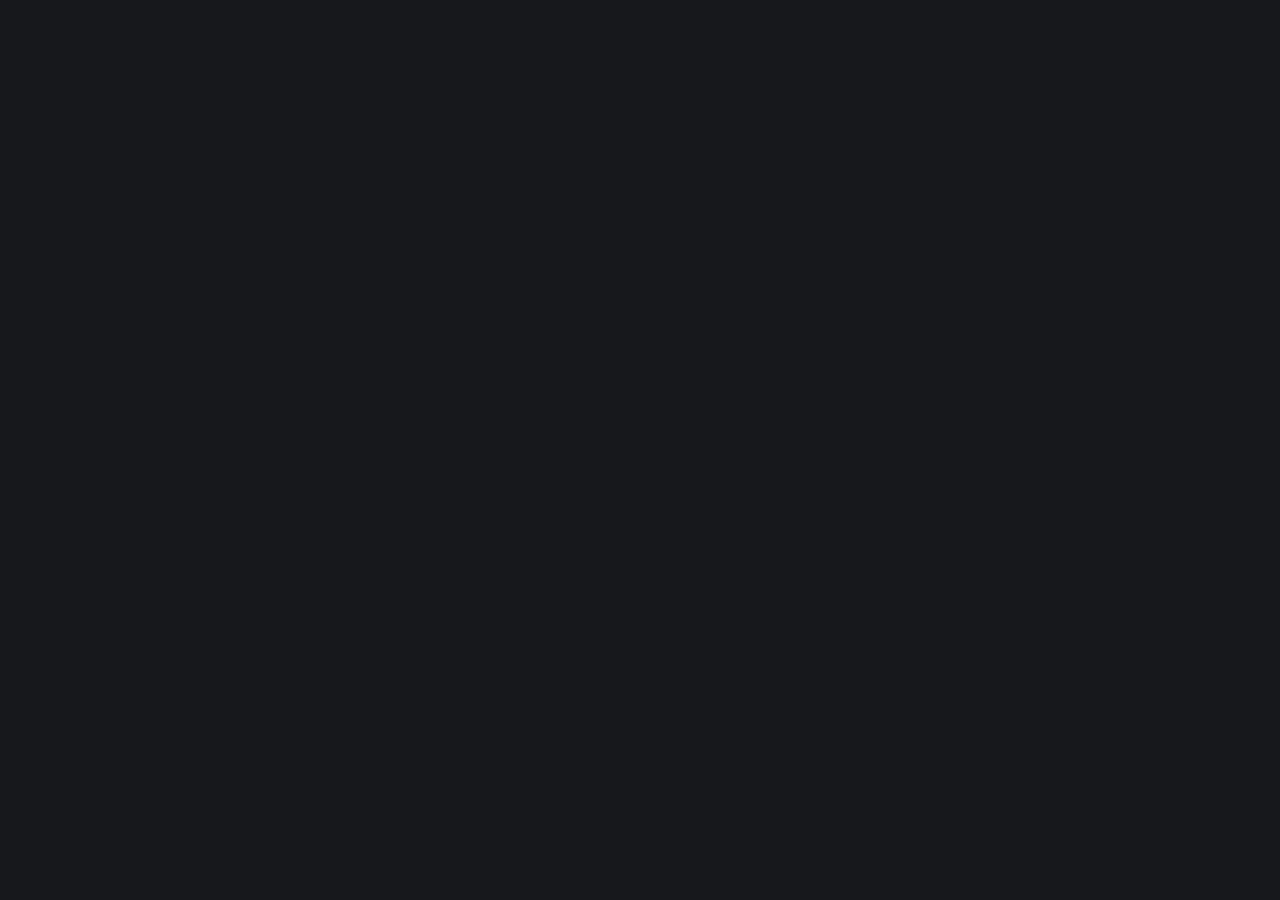
==== commit 32368a00: "Add files via upload" ====
--- a/index.html
+++ b/index.html
@@ -1,867 +1,125 @@
-<!DOCTYPE html>
-<html lang="uk">
-<head>
-    <meta charset="UTF-8">
-    <meta name="viewport" content="width=device-width, initial-scale=1.0, maximum-scale=1.0, user-scalable=no">
-    <title>StarCorp · SeWa666 — GitHub Files</title>
-    <!-- Font Awesome -->
-    <link rel="stylesheet" href="https://cdnjs.cloudflare.com/ajax/libs/font-awesome/6.0.0-beta3/css/all.min.css">
-    <style>
-        * {
-            margin: 0;
-            padding: 0;
-            box-sizing: border-box;
-            font-family: -apple-system, 'Helvetica Neue', 'Segoe UI', Roboto, sans-serif;
+﻿<!doctype html>
+<html lang="ru" class="scrollbar-thin" dir="ltr">
+  <head>
+    <meta charset="utf-8">
+    <title>Апгрейд предметов КС2: лучший Upgrader CS</title>
+    <meta name="description" content="Улучшай предметы CS2 на Upgrader.pro — быстрый апгрейд инвентаря, прозрачные условия, моментальный вывод. Начни прямо сейчас.">
+    <!-- Removed by WebCopy --><!--<base href="/">--><!-- Removed by WebCopy -->
+    <meta name="viewport" content="width=device-width, initial-scale=1, maximum-scale=5, interactive-widget=resizes-content">
+
+    <meta http-equiv="Cache-Control" content="no-cache, no-store, must-revalidate">
+    <meta http-equiv="Pragma" content="no-cache">
+    <meta http-equiv="Expires" content="0">
+
+    <link rel="icon" type="image/x-icon" sizes="32x32" href="favicon.ico">
+
+    <link rel="canonical" href="en.html">
+
+    <link rel="alternate" href="https://upgrader.vip/ru" hreflang="x-default">
+    <link rel="alternate" href="https://upgrader.vip/ru" hreflang="ru-RU">
+    <link rel="alternate" href="https://upgrader.pro/cis" hreflang="ru">
+
+    <link rel="alternate" href="en.html" hreflang="en">
+    <link rel="alternate" href="https://upgrader.pro/ka" hreflang="ka">
+    <link rel="alternate" href="https://upgrader.pro/kk" hreflang="kk">
+    <link rel="alternate" href="https://upgrader.pro/uz" hreflang="uz">
+    <link rel="alternate" href="https://upgrader.pro/ro" hreflang="ro">
+    <link rel="alternate" href="https://upgrader.pro/hu" hreflang="hu">
+    <link rel="alternate" href="https://upgrader.pro/tr" hreflang="tr">
+    <link rel="alternate" href="https://upgrader.pro/pl" hreflang="pl">
+    <link rel="alternate" href="https://upgrader.pro/pt" hreflang="pt">
+    <link rel="alternate" href="https://upgrader.pro/es" hreflang="es">
+    <link rel="alternate" href="https://upgrader.pro/mn" hreflang="mn">
+
+    <script>
+      (function () {
+        var host = location.hostname.toLowerCase();
+        var prodDomains = [
+          "upgrader.pro",
+          "upgrader.vip",
+          "upgrader.uz",
+          "upgrader.base",
+          "upgrader.art",
+          "upgrader.best",
+        ];
+        var localHosts = ["localhost", "127.0.0.1", "0.0.0.0"];
+        var picked = null;
+        for (var i = 0; i < prodDomains.length; i++) {
+          if (host === prodDomains[i] || host.endsWith("." + prodDomains[i])) {
+            picked = prodDomains[i];
+            break;
+          }
         }
+        var href;
+        if (picked) {
+          href = "https://s3." + picked + "/cdn/fa/images/game/upgrade-circle-bg.svg";
+        } else if (localHosts.indexOf(host) !== -1) {
+          href = "/assets/images/game/upgrade-circle-bg.svg";
+        } else {
+          href = "https://s3-dev.upgrader.pro/cdn/fa/images/game/upgrade-circle-bg.svg";
+        }
+        var link = document.createElement("link");
+        link.rel = "preload";
+        link.as = "image";
+        link.fetchPriority = "high";
+        link.type = "image/svg+xml";
+        link.href = href;
+        document.head.appendChild(link);
+      })();
+    </script>
 
-        body {
-            min-height: 100vh;
-            display: flex;
-            align-items: center;
-            justify-content: center;
-            background: #0a0a0f;
-            padding: 1.5rem;
-            position: relative;
+    <script>
+      (function (w, d, s, l, i) {
+        w[l] = w[l] || [];
+        w[l].push({ "gtm.start": new Date().getTime(), event: "gtm.js" });
+        var f = d.getElementsByTagName(s)[0],
+          j = d.createElement(s),
+          dl = l != "dataLayer" ? "&l=" + l : "";
+        j.async = true;
+        j.src = "https://www.googletagmanager.com/gtm.js?id=" + i + dl;
+        f.parentNode.insertBefore(j, f);
+      })(window, document, "script", "dataLayer", "GTM-K696X2MH");
+    </script>
+
+    <script type="text/javascript">
+      (function (m, e, t, r, i, k, a) {
+        m[i] =
+          m[i] ||
+          function () {
+            (m[i].a = m[i].a || []).push(arguments);
+          };
+        m[i].l = 1 * new Date();
+        for (var j = 0; j < document.scripts.length; j++) {
+          if (document.scripts[j].src === r) {
+            return;
+          }
         }
+        ((k = e.createElement(t)),
+          (a = e.getElementsByTagName(t)[0]),
+          (k.async = 1),
+          (k.src = r),
+          a.parentNode.insertBefore(k, a));
+      })(window, document, "script", "https://mc.yandex.ru/metrika/tag.js?id=105203095", "ym");
 
-        body::before {
-            content: '';
-            position: fixed;
-            inset: 0;
-            background: 
-                radial-gradient(ellipse at 20% 20%, rgba(60, 120, 255, 0.08) 0%, transparent 60%),
-                radial-gradient(ellipse at 80% 80%, rgba(180, 80, 255, 0.05) 0%, transparent 60%),
-                radial-gradient(ellipse at 50% 50%, rgba(255, 255, 255, 0.01) 0%, transparent 70%);
-            pointer-events: none;
-            z-index: 0;
-        }
+      ym(105203095, "init", {
+        ssr: true,
+        webvisor: true,
+        clickmap: true,
+        ecommerce: "dataLayer",
+        accurateTrackBounce: true,
+        trackLinks: true,
+      });
+    </script>
+  <link rel="stylesheet" href="styles-ZLHULOMM.css"></head>
+  <body>
+    <noscript>
+      <iframe src="https://www.googletagmanager.com/ns.html?id=GTM-K696X2MH" height="0" width="0" style="display: none; visibility: hidden"></iframe>
+    </noscript>
+    <noscript>
+      <div><img src="https://mc.yandex.ru/watch/105203095" style="position: absolute; left: -9999px" alt=""></div>
+    </noscript>
 
-        .glass-window {
-            flex: 1 1 380px;
-            min-width: 300px;
-            max-width: 500px;
-            background: rgba(255, 255, 255, 0.02);
-            backdrop-filter: blur(60px) saturate(180%);
-            -webkit-backdrop-filter: blur(60px) saturate(180%);
-            border-radius: 44px;
-            padding: 2.4rem 2.2rem;
-            border: 1px solid rgba(255, 255, 255, 0.04);
-            box-shadow: 
-                0 30px 80px rgba(0, 0, 0, 0.8),
-                inset 0 0.5px 0 rgba(255, 255, 255, 0.04),
-                0 0 0 0.5px rgba(255, 255, 255, 0.02);
-            transition: all 0.35s cubic-bezier(0.25, 0.46, 0.45, 0.94);
-            display: flex;
-            flex-direction: column;
-            position: relative;
-            overflow: hidden;
-        }
-
-        .glass-window::before {
-            content: '';
-            position: absolute;
-            top: -40%;
-            left: -30%;
-            width: 160%;
-            height: 80%;
-            background: radial-gradient(ellipse at 30% 20%, rgba(255, 255, 255, 0.02) 0%, transparent 70%);
-            pointer-events: none;
-            border-radius: 50%;
-        }
-
-        .twin-container {
-            max-width: 1100px;
-            width: 100%;
-            display: flex;
-            flex-wrap: wrap;
-            gap: 2.4rem;
-            justify-content: center;
-            align-items: stretch;
-            position: relative;
-            z-index: 1;
-        }
-
-        .window-header {
-            display: flex;
-            align-items: center;
-            justify-content: space-between;
-            margin-bottom: 2.2rem;
-            padding-bottom: 0.6rem;
-            position: relative;
-            z-index: 2;
-        }
-
-        .window-header h2 {
-            font-weight: 600;
-            font-size: 1.8rem;
-            letter-spacing: -0.3px;
-            background: linear-gradient(135deg, #f0f9ff 0%, #b3daff 90%);
-            -webkit-background-clip: text;
-            background-clip: text;
-            color: transparent;
-            display: flex;
-            align-items: center;
-            gap: 0.8rem;
-        }
-
-        .window-header h2 i {
-            font-size: 1.3rem;
-            color: rgba(255, 255, 255, 0.05);
-            background: rgba(255, 255, 255, 0.01);
-            padding: 0.3rem;
-            border-radius: 50%;
-            border: 1px solid rgba(255, 255, 255, 0.01);
-        }
-
-        .status-badge {
-            font-size: 0.6rem;
-            font-weight: 500;
-            background: rgba(255, 255, 255, 0.01);
-            padding: 0.4rem 1.2rem;
-            border-radius: 60px;
-            border: 1px solid rgba(255, 255, 255, 0.02);
-            color: rgba(255, 255, 255, 0.12);
-            letter-spacing: 1px;
-            backdrop-filter: blur(8px);
-            display: flex;
-            align-items: center;
-            gap: 6px;
-            transition: all 0.3s;
-            text-transform: uppercase;
-            font-size: 0.55rem;
-        }
-
-        .login-form {
-            display: flex;
-            flex-direction: column;
-            gap: 1.2rem;
-            flex: 1;
-            position: relative;
-            z-index: 2;
-        }
-
-        .field {
-            display: flex;
-            flex-direction: column;
-            gap: 0.3rem;
-        }
-
-        .field label {
-            font-size: 0.6rem;
-            font-weight: 600;
-            text-transform: uppercase;
-            letter-spacing: 1.8px;
-            color: rgba(255, 255, 255, 0.08);
-            margin-left: 0.8rem;
-        }
-
-        .field label i {
-            margin-right: 6px;
-            opacity: 0.2;
-        }
-
-        .field input {
-            background: rgba(255, 255, 255, 0.01);
-            border: 1px solid rgba(255, 255, 255, 0.02);
-            border-radius: 40px;
-            padding: 1rem 1.6rem;
-            font-size: 1rem;
-            font-weight: 400;
-            color: #fff;
-            transition: all 0.3s ease;
-            outline: none;
-            backdrop-filter: blur(8px);
-            box-shadow: inset 0 1px 4px rgba(0, 0, 0, 0.4);
-        }
-
-        .field input:focus {
-            border-color: rgba(120, 180, 255, 0.08);
-            background: rgba(255, 255, 255, 0.01);
-            box-shadow: 0 0 30px rgba(60, 140, 255, 0.02), inset 0 1px 4px rgba(0, 0, 0, 0.5);
-        }
-
-        .login-btn {
-            background: rgba(255, 255, 255, 0.01);
-            border: 1px solid rgba(255, 255, 255, 0.02);
-            border-radius: 40px;
-            padding: 1rem 2rem;
-            font-weight: 500;
-            color: #d0e6ff;
-            font-size: 1rem;
-            backdrop-filter: blur(8px);
-            cursor: pointer;
-            transition: all 0.3s cubic-bezier(0.25, 0.46, 0.45, 0.94);
-            display: flex;
-            align-items: center;
-            justify-content: center;
-            gap: 1rem;
-            margin-top: 0.6rem;
-            letter-spacing: 0.5px;
-            border: 1px solid rgba(255, 255, 255, 0.01);
-            box-shadow: 0 4px 20px rgba(0, 0, 0, 0.2);
-            position: relative;
-            overflow: hidden;
-        }
-
-        .login-btn::after {
-            content: '';
-            position: absolute;
-            inset: 0;
-            background: linear-gradient(135deg, rgba(255,255,255,0.01) 0%, transparent 50%);
-            pointer-events: none;
-        }
-
-        .login-btn i {
-            color: #7eb3ff;
-            transition: 0.3s;
-        }
-
-        .login-btn:hover {
-            background: rgba(255, 255, 255, 0.01);
-            border-color: rgba(255, 255, 255, 0.03);
-            transform: scale(1.01);
-            box-shadow: 0 8px 40px rgba(60, 150, 255, 0.02);
-            color: white;
-        }
-
-        .login-btn:active {
-            transform: scale(0.97);
-        }
-
-        .auth-status {
-            font-size: 0.65rem;
-            font-weight: 400;
-            color: rgba(255, 255, 255, 0.04);
-            display: flex;
-            align-items: center;
-            gap: 12px;
-            justify-content: flex-end;
-            padding-right: 0.5rem;
-            margin-top: 0.2rem;
-        }
-
-        .auth-status .dot {
-            width: 6px;
-            height: 6px;
-            border-radius: 50%;
-            display: inline-block;
-            background: rgba(255, 255, 255, 0.02);
-            transition: all 0.5s;
-            box-shadow: 0 0 6px rgba(0,0,0,0.2);
-        }
-
-        .dot.green {
-            background: #5dffa0;
-            box-shadow: 0 0 20px rgba(70, 255, 130, 0.08);
-        }
-
-        .dot.red {
-            background: #ff6b6b;
-            box-shadow: 0 0 20px rgba(255, 70, 70, 0.05);
-        }
-
-        .download-grid {
-            display: grid;
-            grid-template-columns: 1fr 1fr;
-            gap: 1.2rem;
-            margin: 0.5rem 0 0.6rem;
-            flex: 1;
-            align-content: start;
-            position: relative;
-            z-index: 2;
-            min-height: 200px;
-        }
-
-        .glass-item {
-            background: rgba(255, 255, 255, 0.005);
-            backdrop-filter: blur(8px);
-            border-radius: 28px;
-            padding: 1.4rem 0.4rem 1rem;
-            text-align: center;
-            border: 1px solid rgba(255, 255, 255, 0.005);
-            transition: all 0.3s cubic-bezier(0.25, 0.46, 0.45, 0.94);
-            box-shadow: 0 2px 12px rgba(0, 0, 0, 0.1);
-            display: flex;
-            flex-direction: column;
-            align-items: center;
-            gap: 0.4rem;
-            min-height: 120px;
-            justify-content: center;
-        }
-
-        .glass-item:hover {
-            background: rgba(255, 255, 255, 0.005);
-            border-color: rgba(255, 255, 255, 0.01);
-            transform: translateY(-2px);
-            box-shadow: 0 8px 24px rgba(0, 0, 0, 0.15);
-        }
-
-        .item-name {
-            font-weight: 400;
-            color: rgba(255, 255, 255, 0.2);
-            font-size: 0.8rem;
-            letter-spacing: 0.3px;
-            background: rgba(255,255,255,0.005);
-            padding: 0.2rem 0.8rem;
-            border-radius: 40px;
-            word-break: break-all;
-            max-width: 100%;
-        }
-
-        .item-name i {
-            margin-right: 6px;
-            opacity: 0.15;
-        }
-
-        .download-btn {
-            background: rgba(255, 255, 255, 0.005);
-            border: 1px solid rgba(255, 255, 255, 0.005);
-            border-radius: 60px;
-            padding: 0.4rem 1.2rem;
-            color: rgba(255, 255, 255, 0.1);
-            font-size: 0.65rem;
-            font-weight: 400;
-            display: inline-flex;
-            align-items: center;
-            gap: 0.6rem;
-            transition: all 0.3s ease;
-            backdrop-filter: blur(4px);
-            letter-spacing: 0.3px;
-            cursor: default;
-        }
-
-        .download-btn i {
-            font-size: 0.6rem;
-            color: rgba(255, 255, 255, 0.02);
-            transition: 0.3s;
-        }
-
-        .download-btn.active {
-            cursor: pointer;
-            border-color: rgba(255, 255, 255, 0.01);
-            background: rgba(255, 255, 255, 0.005);
-            color: rgba(255, 255, 255, 0.15);
-        }
-
-        .download-btn.active i {
-            color: #5f9eff;
-        }
-
-        .download-btn.active:hover {
-            background: rgba(255, 255, 255, 0.005);
-            border-color: rgba(255, 255, 255, 0.02);
-            color: #fff;
-            transform: scale(1.02);
-        }
-
-        .download-btn.active:hover i {
-            color: #8abfff;
-        }
-
-        .download-btn.locked {
-            opacity: 0.08;
-            filter: grayscale(0.9);
-            pointer-events: none;
-        }
-
-        .model-tag {
-            font-size: 0.45rem;
-            color: rgba(255, 255, 255, 0.01);
-            letter-spacing: 1.5px;
-            margin-top: 2px;
-        }
-
-        .window-footer {
-            margin-top: 1.8rem;
-            padding-top: 1rem;
-            border-top: 0.5px solid rgba(255, 255, 255, 0.005);
-            display: flex;
-            justify-content: space-between;
-            color: rgba(255, 255, 255, 0.02);
-            font-size: 0.5rem;
-            letter-spacing: 1.5px;
-            flex-wrap: wrap;
-            position: relative;
-            z-index: 2;
-        }
-
-        .window-footer span {
-            background: rgba(255, 255, 255, 0.005);
-            padding: 0.2rem 1rem;
-            border-radius: 60px;
-        }
-
-        .watermark {
-            position: absolute;
-            bottom: 1.4rem;
-            right: 1.8rem;
-            font-size: 0.4rem;
-            letter-spacing: 6px;
-            color: rgba(255, 255, 255, 0.005);
-            pointer-events: none;
-            z-index: 1;
-            font-weight: 300;
-        }
-
-        .ios-toast {
-            position: fixed;
-            bottom: 44px;
-            left: 50%;
-            transform: translateX(-50%) translateY(30px);
-            background: rgba(20, 20, 30, 0.15);
-            backdrop-filter: blur(50px) saturate(180%);
-            -webkit-backdrop-filter: blur(50px) saturate(180%);
-            border: 0.5px solid rgba(255, 255, 255, 0.02);
-            border-radius: 80px;
-            padding: 0.8rem 2.4rem;
-            color: #f0f9ff;
-            font-size: 0.9rem;
-            font-weight: 400;
-            box-shadow: 0 30px 80px rgba(0, 0, 0, 0.8);
-            letter-spacing: 0.2px;
-            z-index: 999;
-            display: flex;
-            align-items: center;
-            gap: 1rem;
-            border-left: 2px solid #5f9eff;
-            transition: all 0.6s cubic-bezier(0.16, 1, 0.3, 1);
-            opacity: 0;
-            pointer-events: none;
-            font-family: -apple-system, 'Helvetica Neue', sans-serif;
-        }
-
-        .ios-toast.show {
-            opacity: 1;
-            transform: translateX(-50%) translateY(0);
-            pointer-events: auto;
-        }
-
-        .ios-toast i {
-            font-size: 1rem;
-        }
-
-        .loading-spinner {
-            color: rgba(255, 255, 255, 0.05);
-            font-size: 0.8rem;
-            display: flex;
-            align-items: center;
-            gap: 0.8rem;
-            justify-content: center;
-            padding: 1rem;
-            grid-column: 1/-1;
-        }
-
-        .loading-spinner i {
-            font-size: 1.2rem;
-            color: rgba(255, 255, 255, 0.05);
-        }
-
-        .empty-state {
-            grid-column: 1/-1;
-            text-align: center;
-            padding: 2rem;
-            color: rgba(255, 255, 255, 0.05);
-        }
-
-        .empty-state i {
-            font-size: 2rem;
-            display: block;
-            margin-bottom: 0.5rem;
-        }
-
-        @media (max-width: 820px) {
-            .twin-container { gap: 1.8rem; }
-            .glass-window { 
-                flex: 1 1 340px;
-                padding: 2rem 1.8rem;
-                border-radius: 36px;
-            }
-        }
-        @media (max-width: 500px) {
-            body { padding: 0.8rem; }
-            .glass-window {
-                padding: 1.6rem 1.2rem;
-                border-radius: 28px;
-                min-width: 0;
-            }
-            .window-header h2 { font-size: 1.4rem; }
-            .download-grid { gap: 0.6rem; }
-            .glass-item { padding: 1rem 0.2rem; border-radius: 20px; min-height: 90px; }
-            .login-btn { padding: 0.8rem 1.2rem; }
-        }
-    </style>
-</head>
-<body>
-
-<div class="twin-container">
-
-    <!-- ВІКНО 1: ЛОГІН -->
-    <div class="glass-window" id="loginWindow">
-        <div class="window-header">
-            <h2><i class="fas fa-crown"></i> SeWa<span style="font-weight:300;">·</span>вхід</h2>
-            <span class="status-badge"><i class="far fa-circle"></i> 2026</span>
-        </div>
-
-        <div class="login-form">
-            <div class="field">
-                <label for="loginField"><i class="fas fa-user-astronaut"></i> Логін</label>
-                <input type="text" id="loginField" value="SeWa" placeholder="SeWa">
-            </div>
-            <div class="field">
-                <label for="passField"><i class="fas fa-key"></i> Пароль</label>
-                <input type="password" id="passField" value="123123" placeholder="123123">
-            </div>
-            <button class="login-btn" id="loginBtn">
-                <i class="fas fa-arrow-right-to-bracket"></i> Увійти
-            </button>
-            <div class="auth-status" id="authStatus">
-                <span class="dot" id="statusDot"></span>
-                <span id="statusText">очікування</span>
-                <i class="fas fa-lock" style="opacity:0.1; margin-left:4px;"></i>
-            </div>
-        </div>
-
-        <div class="window-footer">
-            <span><i class="far fa-star"></i> StarCorp</span>
-            <span>SeWa666</span>
-        </div>
-        <div class="watermark">✦ SEWA ✦</div>
-    </div>
-
-    <!-- ВІКНО 2: ЗАВАНТАЖЕННЯ (файли з GitHub) -->
-    <div class="glass-window" id="downloadWindow">
-        <div class="window-header">
-            <h2><i class="fas fa-cloud-arrow-down"></i> TToren-<span style="font-weight:300;">SeWa</span></h2>
-            <span class="status-badge" id="downloadStatusBadge"><i class="fas fa-lock"></i> заблок.</span>
-        </div>
-
-        <div class="download-grid" id="downloadGrid">
-            <div class="loading-spinner" id="loadingIndicator">
-                <i class="fas fa-spinner fa-pulse"></i>
-                <span>Завантаження файлів...</span>
-            </div>
-        </div>
-
-        <div style="display: flex; justify-content: flex-end; margin-top: 0.1rem; font-size: 0.45rem; color: rgba(255,255,255,0.01); letter-spacing: 3px; position: relative; z-index:2;">
-            <span id="repoInfo"># GitHub</span>
-        </div>
-
-        <div class="window-footer">
-            <span><i class="fas fa-shield-alt"></i> Усі права захищені</span>
-            <span>StarCorp-2026.2029</span>
-        </div>
-        <div class="watermark">⬇︎ DOWNLOAD</div>
-    </div>
-</div>
-
-<!-- iOS-тост -->
-<div class="ios-toast" id="iosToast">
-    <i class="fas fa-circle-check" style="color: #6affa0;"></i>
-    <span id="toastMessage">Готово</span>
-</div>
-
-<script>
-    (function() {
-        // =============================================
-        // 🔧 НАЛАШТУВАННЯ GitHub (згідно з вашим скріншотом)
-        // =============================================
-        const GITHUB_USERNAME = 'seww666';           // Ваш username
-        const GITHUB_REPO = 'seww666';               // Назва репозиторію
-        const GITHUB_BRANCH = 'main';                // Гілка main
-        const GITHUB_PATH = '';                      // Корінь репозиторію
-
-        // Файли, які ми очікуємо (для фільтрації)
-        const EXPECTED_FILES = [
-            'BlockOP-1.zip',
-            'DDOSAT.zip',
-            'Model-1.zip',
-            'Model-2.zip',
-            'Scan-M1.zip',
-            'README.md',
-            'index.html'
-        ];
-
-        // =============================================
-
-        // Елементи
-        const loginBtn = document.getElementById('loginBtn');
-        const loginField = document.getElementById('loginField');
-        const passField = document.getElementById('passField');
-        const statusDot = document.getElementById('statusDot');
-        const statusText = document.getElementById('statusText');
-        const downloadStatusBadge = document.getElementById('downloadStatusBadge');
-        const downloadGrid = document.getElementById('downloadGrid');
-        const loadingIndicator = document.getElementById('loadingIndicator');
-        const repoInfo = document.getElementById('repoInfo');
-
-        let isAuthorized = false;
-        let fileItems = [];
-
-        // Функція показу тосту
-        function showToast(message, type = 'success') {
-            const toast = document.getElementById('iosToast');
-            const toastMsg = document.getElementById('toastMessage');
-            const icon = toast.querySelector('i');
-            if (type === 'success') {
-                icon.className = 'fas fa-circle-check';
-                icon.style.color = '#6affa0';
-                toast.style.borderLeftColor = '#6affa0';
-            } else if (type === 'error') {
-                icon.className = 'fas fa-circle-xmark';
-                icon.style.color = '#ff6b6b';
-                toast.style.borderLeftColor = '#ff6b6b';
-            } else {
-                icon.className = 'fas fa-circle-info';
-                icon.style.color = '#7eb3ff';
-                toast.style.borderLeftColor = '#7eb3ff';
-            }
-            toastMsg.textContent = message;
-            toast.classList.add('show');
-            clearTimeout(toast._timer);
-            toast._timer = setTimeout(() => {
-                toast.classList.remove('show');
-            }, 3200);
-        }
-
-        // Оновлення UI авторизації
-        function updateUI(authState) {
-            isAuthorized = authState;
-
-            if (authState) {
-                statusDot.className = 'dot green';
-                statusText.textContent = 'авторизовано ✓';
-                downloadStatusBadge.innerHTML = '<i class="fas fa-check-circle" style="color: #5dffa0;"></i> відкрито';
-                downloadStatusBadge.style.color = 'rgba(255,255,255,0.15)';
-                document.querySelectorAll('.download-btn').forEach(btn => {
-                    btn.classList.remove('locked');
-                    btn.classList.add('active');
-                });
-            } else {
-                statusDot.className = 'dot red';
-                statusText.textContent = 'помилка входу';
-                downloadStatusBadge.innerHTML = '<i class="fas fa-lock"></i> заблок.';
-                downloadStatusBadge.style.color = 'rgba(255,255,255,0.05)';
-                document.querySelectorAll('.download-btn').forEach(btn => {
-                    btn.classList.add('locked');
-                    btn.classList.remove('active');
-                });
-            }
-        }
-
-        // ========== ОТРИМАННЯ ФАЙЛІВ З GITHUB ==========
-        async function fetchGitHubFiles() {
-            try {
-                const url = `https://api.github.com/repos/${GITHUB_USERNAME}/${GITHUB_REPO}/contents/${GITHUB_PATH}?ref=${GITHUB_BRANCH}`;
-                const response = await fetch(url);
-
-                if (!response.ok) {
-                    throw new Error(`GitHub API: ${response.status} ${response.statusText}`);
-                }
-
-                const data = await response.json();
-
-                // Фільтруємо тільки файли (не папки)
-                let files = data.filter(item => item.type === 'file');
-
-                // Відфільтровуємо тільки ті файли, які є в очікуваному списку
-                // (або показуємо всі, якщо очікуваний список порожній)
-                if (EXPECTED_FILES.length > 0) {
-                    files = files.filter(file => EXPECTED_FILES.includes(file.name));
-                }
-
-                if (files.length === 0) {
-                    // Якщо файлів не знайдено, показуємо всі файли з репозиторію
-                    files = data.filter(item => item.type === 'file');
-                    if (files.length === 0) {
-                        showToast('⚠️ Файлів у репозиторії не знайдено', 'error');
-                        downloadGrid.innerHTML = `
-                            <div class="empty-state">
-                                <i class="fas fa-folder-open"></i>
-                                Немає файлів у репозиторії
-                            </div>
-                        `;
-                        return;
-                    }
-                }
-
-                // Сортуємо файли: спочатку .zip, потім інші
-                files.sort((a, b) => {
-                    const aIsZip = a.name.endsWith('.zip');
-                    const bIsZip = b.name.endsWith('.zip');
-                    if (aIsZip && !bIsZip) return -1;
-                    if (!aIsZip && bIsZip) return 1;
-                    return a.name.localeCompare(b.name);
-                });
-
-                repoInfo.textContent = `# ${GITHUB_USERNAME}/${GITHUB_REPO} (${files.length} файлів)`;
-                renderFiles(files);
-
-            } catch (error) {
-                console.error('GitHub fetch error:', error);
-                showToast('❌ Помилка завантаження файлів з GitHub', 'error');
-                // Показуємо демо-файли при помилці
-                showDemoFiles();
-                repoInfo.textContent = '# помилка GitHub → демо-режим';
-            }
-        }
-
-        // Рендеринг файлів у сітку
-        function renderFiles(files) {
-            fileItems = files;
-            downloadGrid.innerHTML = '';
-
-            files.forEach((file) => {
-                const item = document.createElement('div');
-                item.className = 'glass-item';
-                item.dataset.file = file.name;
-
-                // Визначаємо іконку за розширенням
-                let icon = 'fa-file';
-                const ext = file.name.split('.').pop().toLowerCase();
-                if (['zip', 'rar', '7z', 'tar', 'gz'].includes(ext)) icon = 'fa-file-zipper';
-                else if (['png', 'jpg', 'jpeg', 'gif', 'svg', 'webp'].includes(ext)) icon = 'fa-file-image';
-                else if (['mp4', 'webm', 'mov'].includes(ext)) icon = 'fa-file-video';
-                else if (['mp3', 'wav', 'flac'].includes(ext)) icon = 'fa-file-audio';
-                else if (['pdf'].includes(ext)) icon = 'fa-file-pdf';
-                else if (['js', 'ts', 'jsx', 'tsx', 'html', 'css', 'json', 'xml'].includes(ext)) icon = 'fa-file-code';
-                else if (['txt', 'md'].includes(ext)) icon = 'fa-file-lines';
-                else if (['bin', 'dat'].includes(ext)) icon = 'fa-cube';
-
-                const sizeKB = (file.size / 1024).toFixed(1);
-                const sizeStr = file.size > 1024*1024 ? (file.size / (1024*1024)).toFixed(1) + ' MB' : sizeKB + ' KB';
-
-                item.innerHTML = `
-                    <div class="item-name"><i class="fas ${icon}"></i> ${file.name}</div>
-                    <div class="download-btn locked" data-file="${file.name}" data-url="${file.download_url}">
-                        <i class="fas fa-download"></i> Скачати
-                    </div>
-                    <div class="model-tag">${sizeStr}</div>
-                `;
-
-                downloadGrid.appendChild(item);
-            });
-
-            // Після рендерингу — оновлюємо стан кнопок
-            updateUI(isAuthorized);
-
-            // Додаємо обробники для кнопок скачування
-            document.querySelectorAll('.download-btn').forEach(btn => {
-                btn.addEventListener('click', function(e) {
-                    e.stopPropagation();
-                    if (!isAuthorized) {
-                        showToast('🔒 Спочатку увійдіть в акаунт (SeWa / 123123)', 'error');
-                        return;
-                    }
-                    const fileName = this.dataset.file || 'файл';
-                    const fileUrl = this.dataset.url;
-                    
-                    if (fileUrl && fileUrl !== '#') {
-                        window.open(fileUrl, '_blank');
-                        showToast(`⬇️ Завантаження ${fileName} ...`, 'info');
-                    } else {
-                        showToast(`⚠️ Не вдалося завантажити ${fileName}`, 'error');
-                    }
-                });
-            });
-        }
-
-        // Демо-файли (якщо GitHub не налаштовано або помилка)
-        function showDemoFiles() {
-            const demoFiles = [
-                { name: 'BlockOP-1.zip', size: 2048, download_url: '#' },
-                { name: 'DDOSAT.zip', size: 3072, download_url: '#' },
-                { name: 'Model-1.zip', size: 4096, download_url: '#' },
-                { name: 'Model-2.zip', size: 5120, download_url: '#' },
-                { name: 'Scan-M1.zip', size: 1024, download_url: '#' },
-                { name: 'README.md', size: 256, download_url: '#' },
-                { name: 'index.html', size: 128, download_url: '#' },
-            ];
-            
-            downloadGrid.innerHTML = '';
-            
-            demoFiles.forEach((file) => {
-                const item = document.createElement('div');
-                item.className = 'glass-item';
-                item.dataset.file = file.name;
-                
-                const ext = file.name.split('.').pop().toLowerCase();
-                let icon = 'fa-file';
-                if (['zip'].includes(ext)) icon = 'fa-file-zipper';
-                else if (['md'].includes(ext)) icon = 'fa-file-lines';
-                else if (['html'].includes(ext)) icon = 'fa-file-code';
-                
-                const sizeStr = (file.size / 1024).toFixed(1) + ' KB';
-                
-                item.innerHTML = `
-                    <div class="item-name"><i class="fas ${icon}"></i> ${file.name}</div>
-                    <div class="download-btn locked" data-file="${file.name}" data-url="${file.download_url}">
-                        <i class="fas fa-download"></i> Скачати
-                    </div>
-                    <div class="model-tag">${sizeStr}</div>
-                `;
-                
-                downloadGrid.appendChild(item);
-            });
-            
-            document.querySelectorAll('.download-btn').forEach(btn => {
-                btn.addEventListener('click', function(e) {
-                    e.stopPropagation();
-                    if (!isAuthorized) {
-                        showToast('🔒 Спочатку увійдіть в акаунт (SeWa / 123123)', 'error');
-                        return;
-                    }
-                    const fileName = this.dataset.file || 'файл';
-                    showToast(`⬇️ Демо-завантаження ${fileName} (налаштуйте GitHub)`, 'info');
-                });
-            });
-            
-            updateUI(isAuthorized);
-            repoInfo.textContent = '# демо-режим (налаштуй GitHub)';
-        }
-
-        // ========== ОБРОБКА ЛОГІНУ ==========
-        function handleLogin() {
-            const loginVal = loginField.value.trim();
-            const passVal = passField.value.trim();
-
-            if (loginVal === 'SeWa' && passVal === '123123') {
-                updateUI(true);
-                showToast('✅ Вхід виконано! Доступ до завантажень відкрито.', 'success');
-            } else {
-                updateUI(false);
-                showToast('❌ Невірний логін або пароль. Спробуйте SeWa / 123123', 'error');
-                loginField.style.borderColor = 'rgba(255,80,80,0.06)';
-                passField.style.borderColor = 'rgba(255,80,80,0.06)';
-                setTimeout(() => {
-                    loginField.style.borderColor = '';
-                    passField.style.borderColor = '';
-                }, 800);
-            }
-        }
-
-        // ========== ПОДІЇ ==========
-        loginBtn.addEventListener('click', function(e) {
-            e.preventDefault();
-            handleLogin();
-        });
-
-        document.querySelectorAll('#loginField, #passField').forEach(field => {
-            field.addEventListener('keydown', function(e) {
-                if (e.key === 'Enter') {
-                    e.preventDefault();
-                    handleLogin();
-                }
-            });
-        });
-
-        // ========== ЗАПУСК ==========
-        updateUI(false);
-        fetchGitHubFiles();
-
-        console.log('✨ StarCorp SeWa666 · GitHub Files · iOS-стиль');
-        console.log(`📁 Репозиторій: ${GITHUB_USERNAME}/${GITHUB_REPO}`);
-        console.log('📄 Очікувані файли:', EXPECTED_FILES);
-    })();
-</script>
+    <up-app-root></up-app-root>
+  <link rel="modulepreload" href="chunk-7XWPSS7S.js"><link rel="modulepreload" href="chunk-ATD4CNLX.js"><link rel="modulepreload" href="chunk-PNAHBXMJ.js"><link rel="modulepreload" href="chunk-DNXXTNSL.js"><link rel="modulepreload" href="chunk-PYLOMEXJ.js"><link rel="modulepreload" href="chunk-JKHDVCWB.js"><link rel="modulepreload" href="chunk-7U63EVUL.js"><link rel="modulepreload" href="chunk-VHQYF3JV.js"><link rel="modulepreload" href="chunk-4I6Z7QXQ.js"><link rel="modulepreload" href="chunk-TWFKK6XC.js"><script src="polyfills-HZTA6SHH.js" type="module"></script><script src="main-IZLTJGXY.js" type="module"></script><script defer="" src="beacon.min.js/v4513226cdae34746b4dedf0b4dfa099e1781791509496" integrity="sha512-ZE9pZaUXND66v380QUtch/5sE9tPFh2zg45pR2PB0CVkCtOREv2AJKkSidISWkysEuQ0EH8faUU5du78bx87UQ==" data-cf-beacon='{"version":"2024.11.0","token":"b034be4c1db74b3a93c9656cc92e2788","server_timing":{"name":{"cfCacheStatus":true,"cfEdge":true,"cfExtPri":true,"cfL4":true,"cfOrigin":true,"cfSpeedBrain":true},"location_startswith":null}}' crossorigin="anonymous"></script>
 </body>
 </html>
--- a/styles-ZLHULOMM.css
+++ b/styles-ZLHULOMM.css
@@ -0,0 +1 @@
+@font-face{font-family:"Exo 2";font-style:normal;font-weight:300;font-display:swap;src:url(https://fonts.gstatic.com/s/exo2/v26/7cHmv4okm5zmbtYlK-4E4Q.woff2) format("woff2");unicode-range:U+0460-052F,U+1C80-1C8A,U+20B4,U+2DE0-2DFF,U+A640-A69F,U+FE2E-FE2F}@font-face{font-family:"Exo 2";font-style:normal;font-weight:300;font-display:swap;src:url(https://fonts.gstatic.com/s/exo2/v26/7cHmv4okm5zmbtYsK-4E4Q.woff2) format("woff2");unicode-range:U+0301,U+0400-045F,U+0490-0491,U+04B0-04B1,U+2116}@font-face{font-family:"Exo 2";font-style:normal;font-weight:300;font-display:swap;src:url(https://fonts.gstatic.com/s/exo2/v26/7cHmv4okm5zmbtYnK-4E4Q.woff2) format("woff2");unicode-range:U+0102-0103,U+0110-0111,U+0128-0129,U+0168-0169,U+01A0-01A1,U+01AF-01B0,U+0300-0301,U+0303-0304,U+0308-0309,U+0323,U+0329,U+1EA0-1EF9,U+20AB}@font-face{font-family:"Exo 2";font-style:normal;font-weight:300;font-display:swap;src:url(https://fonts.gstatic.com/s/exo2/v26/7cHmv4okm5zmbtYmK-4E4Q.woff2) format("woff2");unicode-range:U+0100-02BA,U+02BD-02C5,U+02C7-02CC,U+02CE-02D7,U+02DD-02FF,U+0304,U+0308,U+0329,U+1D00-1DBF,U+1E00-1E9F,U+1EF2-1EFF,U+2020,U+20A0-20AB,U+20AD-20C0,U+2113,U+2C60-2C7F,U+A720-A7FF}@font-face{font-family:"Exo 2";font-style:normal;font-weight:300;font-display:swap;src:url(https://fonts.gstatic.com/s/exo2/v26/7cHmv4okm5zmbtYoK-4.woff2) format("woff2");unicode-range:U+0000-00FF,U+0131,U+0152-0153,U+02BB-02BC,U+02C6,U+02DA,U+02DC,U+0304,U+0308,U+0329,U+2000-206F,U+20AC,U+2122,U+2191,U+2193,U+2212,U+2215,U+FEFF,U+FFFD}@font-face{font-family:"Exo 2";font-style:normal;font-weight:400;font-display:swap;src:url(https://fonts.gstatic.com/s/exo2/v26/7cHmv4okm5zmbtYlK-4E4Q.woff2) format("woff2");unicode-range:U+0460-052F,U+1C80-1C8A,U+20B4,U+2DE0-2DFF,U+A640-A69F,U+FE2E-FE2F}@font-face{font-family:"Exo 2";font-style:normal;font-weight:400;font-display:swap;src:url(https://fonts.gstatic.com/s/exo2/v26/7cHmv4okm5zmbtYsK-4E4Q.woff2) format("woff2");unicode-range:U+0301,U+0400-045F,U+0490-0491,U+04B0-04B1,U+2116}@font-face{font-family:"Exo 2";font-style:normal;font-weight:400;font-display:swap;src:url(https://fonts.gstatic.com/s/exo2/v26/7cHmv4okm5zmbtYnK-4E4Q.woff2) format("woff2");unicode-range:U+0102-0103,U+0110-0111,U+0128-0129,U+0168-0169,U+01A0-01A1,U+01AF-01B0,U+0300-0301,U+0303-0304,U+0308-0309,U+0323,U+0329,U+1EA0-1EF9,U+20AB}@font-face{font-family:"Exo 2";font-style:normal;font-weight:400;font-display:swap;src:url(https://fonts.gstatic.com/s/exo2/v26/7cHmv4okm5zmbtYmK-4E4Q.woff2) format("woff2");unicode-range:U+0100-02BA,U+02BD-02C5,U+02C7-02CC,U+02CE-02D7,U+02DD-02FF,U+0304,U+0308,U+0329,U+1D00-1DBF,U+1E00-1E9F,U+1EF2-1EFF,U+2020,U+20A0-20AB,U+20AD-20C0,U+2113,U+2C60-2C7F,U+A720-A7FF}@font-face{font-family:"Exo 2";font-style:normal;font-weight:400;font-display:swap;src:url(https://fonts.gstatic.com/s/exo2/v26/7cHmv4okm5zmbtYoK-4.woff2) format("woff2");unicode-range:U+0000-00FF,U+0131,U+0152-0153,U+02BB-02BC,U+02C6,U+02DA,U+02DC,U+0304,U+0308,U+0329,U+2000-206F,U+20AC,U+2122,U+2191,U+2193,U+2212,U+2215,U+FEFF,U+FFFD}@font-face{font-family:"Exo 2";font-style:normal;font-weight:500;font-display:swap;src:url(https://fonts.gstatic.com/s/exo2/v26/7cHmv4okm5zmbtYlK-4E4Q.woff2) format("woff2");unicode-range:U+0460-052F,U+1C80-1C8A,U+20B4,U+2DE0-2DFF,U+A640-A69F,U+FE2E-FE2F}@font-face{font-family:"Exo 2";font-style:normal;font-weight:500;font-display:swap;src:url(https://fonts.gstatic.com/s/exo2/v26/7cHmv4okm5zmbtYsK-4E4Q.woff2) format("woff2");unicode-range:U+0301,U+0400-045F,U+0490-0491,U+04B0-04B1,U+2116}@font-face{font-family:"Exo 2";font-style:normal;font-weight:500;font-display:swap;src:url(https://fonts.gstatic.com/s/exo2/v26/7cHmv4okm5zmbtYnK-4E4Q.woff2) format("woff2");unicode-range:U+0102-0103,U+0110-0111,U+0128-0129,U+0168-0169,U+01A0-01A1,U+01AF-01B0,U+0300-0301,U+0303-0304,U+0308-0309,U+0323,U+0329,U+1EA0-1EF9,U+20AB}@font-face{font-family:"Exo 2";font-style:normal;font-weight:500;font-display:swap;src:url(https://fonts.gstatic.com/s/exo2/v26/7cHmv4okm5zmbtYmK-4E4Q.woff2) format("woff2");unicode-range:U+0100-02BA,U+02BD-02C5,U+02C7-02CC,U+02CE-02D7,U+02DD-02FF,U+0304,U+0308,U+0329,U+1D00-1DBF,U+1E00-1E9F,U+1EF2-1EFF,U+2020,U+20A0-20AB,U+20AD-20C0,U+2113,U+2C60-2C7F,U+A720-A7FF}@font-face{font-family:"Exo 2";font-style:normal;font-weight:500;font-display:swap;src:url(https://fonts.gstatic.com/s/exo2/v26/7cHmv4okm5zmbtYoK-4.woff2) format("woff2");unicode-range:U+0000-00FF,U+0131,U+0152-0153,U+02BB-02BC,U+02C6,U+02DA,U+02DC,U+0304,U+0308,U+0329,U+2000-206F,U+20AC,U+2122,U+2191,U+2193,U+2212,U+2215,U+FEFF,U+FFFD}@font-face{font-family:"Exo 2";font-style:normal;font-weight:600;font-display:swap;src:url(https://fonts.gstatic.com/s/exo2/v26/7cHmv4okm5zmbtYlK-4E4Q.woff2) format("woff2");unicode-range:U+0460-052F,U+1C80-1C8A,U+20B4,U+2DE0-2DFF,U+A640-A69F,U+FE2E-FE2F}@font-face{font-family:"Exo 2";font-style:normal;font-weight:600;font-display:swap;src:url(https://fonts.gstatic.com/s/exo2/v26/7cHmv4okm5zmbtYsK-4E4Q.woff2) format("woff2");unicode-range:U+0301,U+0400-045F,U+0490-0491,U+04B0-04B1,U+2116}@font-face{font-family:"Exo 2";font-style:normal;font-weight:600;font-display:swap;src:url(https://fonts.gstatic.com/s/exo2/v26/7cHmv4okm5zmbtYnK-4E4Q.woff2) format("woff2");unicode-range:U+0102-0103,U+0110-0111,U+0128-0129,U+0168-0169,U+01A0-01A1,U+01AF-01B0,U+0300-0301,U+0303-0304,U+0308-0309,U+0323,U+0329,U+1EA0-1EF9,U+20AB}@font-face{font-family:"Exo 2";font-style:normal;font-weight:600;font-display:swap;src:url(https://fonts.gstatic.com/s/exo2/v26/7cHmv4okm5zmbtYmK-4E4Q.woff2) format("woff2");unicode-range:U+0100-02BA,U+02BD-02C5,U+02C7-02CC,U+02CE-02D7,U+02DD-02FF,U+0304,U+0308,U+0329,U+1D00-1DBF,U+1E00-1E9F,U+1EF2-1EFF,U+2020,U+20A0-20AB,U+20AD-20C0,U+2113,U+2C60-2C7F,U+A720-A7FF}@font-face{font-family:"Exo 2";font-style:normal;font-weight:600;font-display:swap;src:url(https://fonts.gstatic.com/s/exo2/v26/7cHmv4okm5zmbtYoK-4.woff2) format("woff2");unicode-range:U+0000-00FF,U+0131,U+0152-0153,U+02BB-02BC,U+02C6,U+02DA,U+02DC,U+0304,U+0308,U+0329,U+2000-206F,U+20AC,U+2122,U+2191,U+2193,U+2212,U+2215,U+FEFF,U+FFFD}@font-face{font-family:"Exo 2";font-style:normal;font-weight:700;font-display:swap;src:url(https://fonts.gstatic.com/s/exo2/v26/7cHmv4okm5zmbtYlK-4E4Q.woff2) format("woff2");unicode-range:U+0460-052F,U+1C80-1C8A,U+20B4,U+2DE0-2DFF,U+A640-A69F,U+FE2E-FE2F}@font-face{font-family:"Exo 2";font-style:normal;font-weight:700;font-display:swap;src:url(https://fonts.gstatic.com/s/exo2/v26/7cHmv4okm5zmbtYsK-4E4Q.woff2) format("woff2");unicode-range:U+0301,U+0400-045F,U+0490-0491,U+04B0-04B1,U+2116}@font-face{font-family:"Exo 2";font-style:normal;font-weight:700;font-display:swap;src:url(https://fonts.gstatic.com/s/exo2/v26/7cHmv4okm5zmbtYnK-4E4Q.woff2) format("woff2");unicode-range:U+0102-0103,U+0110-0111,U+0128-0129,U+0168-0169,U+01A0-01A1,U+01AF-01B0,U+0300-0301,U+0303-0304,U+0308-0309,U+0323,U+0329,U+1EA0-1EF9,U+20AB}@font-face{font-family:"Exo 2";font-style:normal;font-weight:700;font-display:swap;src:url(https://fonts.gstatic.com/s/exo2/v26/7cHmv4okm5zmbtYmK-4E4Q.woff2) format("woff2");unicode-range:U+0100-02BA,U+02BD-02C5,U+02C7-02CC,U+02CE-02D7,U+02DD-02FF,U+0304,U+0308,U+0329,U+1D00-1DBF,U+1E00-1E9F,U+1EF2-1EFF,U+2020,U+20A0-20AB,U+20AD-20C0,U+2113,U+2C60-2C7F,U+A720-A7FF}@font-face{font-family:"Exo 2";font-style:normal;font-weight:700;font-display:swap;src:url(https://fonts.gstatic.com/s/exo2/v26/7cHmv4okm5zmbtYoK-4.woff2) format("woff2");unicode-range:U+0000-00FF,U+0131,U+0152-0153,U+02BB-02BC,U+02C6,U+02DA,U+02DC,U+0304,U+0308,U+0329,U+2000-206F,U+20AC,U+2122,U+2191,U+2193,U+2212,U+2215,U+FEFF,U+FFFD}@font-face{font-family:Tektur;font-style:normal;font-weight:400;font-stretch:100%;font-display:swap;src:url(https://fonts.gstatic.com/s/tektur/v6/XoH62YHtS7q969kXCjzlV0aSkS_o8OacszacvGHE.woff2) format("woff2");unicode-range:U+0460-052F,U+1C80-1C8A,U+20B4,U+2DE0-2DFF,U+A640-A69F,U+FE2E-FE2F}@font-face{font-family:Tektur;font-style:normal;font-weight:400;font-stretch:100%;font-display:swap;src:url(https://fonts.gstatic.com/s/tektur/v6/XoH62YHtS7q969kXCjzlV0aSkS_o8Oacsz-cvGHE.woff2) format("woff2");unicode-range:U+0301,U+0400-045F,U+0490-0491,U+04B0-04B1,U+2116}@font-face{font-family:Tektur;font-style:normal;font-weight:400;font-stretch:100%;font-display:swap;src:url(https://fonts.gstatic.com/s/tektur/v6/XoH62YHtS7q969kXCjzlV0aSkS_o8OacszicvGHE.woff2) format("woff2");unicode-range:U+0370-0377,U+037A-037F,U+0384-038A,U+038C,U+038E-03A1,U+03A3-03FF}@font-face{font-family:Tektur;font-style:normal;font-weight:400;font-stretch:100%;font-display:swap;src:url(https://fonts.gstatic.com/s/tektur/v6/XoH62YHtS7q969kXCjzlV0aSkS_o8OacszScvGHE.woff2) format("woff2");unicode-range:U+0102-0103,U+0110-0111,U+0128-0129,U+0168-0169,U+01A0-01A1,U+01AF-01B0,U+0300-0301,U+0303-0304,U+0308-0309,U+0323,U+0329,U+1EA0-1EF9,U+20AB}@font-face{font-family:Tektur;font-style:normal;font-weight:400;font-stretch:100%;font-display:swap;src:url(https://fonts.gstatic.com/s/tektur/v6/XoH62YHtS7q969kXCjzlV0aSkS_o8OacszWcvGHE.woff2) format("woff2");unicode-range:U+0100-02BA,U+02BD-02C5,U+02C7-02CC,U+02CE-02D7,U+02DD-02FF,U+0304,U+0308,U+0329,U+1D00-1DBF,U+1E00-1E9F,U+1EF2-1EFF,U+2020,U+20A0-20AB,U+20AD-20C0,U+2113,U+2C60-2C7F,U+A720-A7FF}@font-face{font-family:Tektur;font-style:normal;font-weight:400;font-stretch:100%;font-display:swap;src:url(https://fonts.gstatic.com/s/tektur/v6/XoH62YHtS7q969kXCjzlV0aSkS_o8OacszucvA.woff2) format("woff2");unicode-range:U+0000-00FF,U+0131,U+0152-0153,U+02BB-02BC,U+02C6,U+02DA,U+02DC,U+0304,U+0308,U+0329,U+2000-206F,U+20AC,U+2122,U+2191,U+2193,U+2212,U+2215,U+FEFF,U+FFFD}@font-face{font-family:Tektur;font-style:normal;font-weight:700;font-stretch:100%;font-display:swap;src:url(https://fonts.gstatic.com/s/tektur/v6/XoH62YHtS7q969kXCjzlV0aSkS_o8OacszacvGHE.woff2) format("woff2");unicode-range:U+0460-052F,U+1C80-1C8A,U+20B4,U+2DE0-2DFF,U+A640-A69F,U+FE2E-FE2F}@font-face{font-family:Tektur;font-style:normal;font-weight:700;font-stretch:100%;font-display:swap;src:url(https://fonts.gstatic.com/s/tektur/v6/XoH62YHtS7q969kXCjzlV0aSkS_o8Oacsz-cvGHE.woff2) format("woff2");unicode-range:U+0301,U+0400-045F,U+0490-0491,U+04B0-04B1,U+2116}@font-face{font-family:Tektur;font-style:normal;font-weight:700;font-stretch:100%;font-display:swap;src:url(https://fonts.gstatic.com/s/tektur/v6/XoH62YHtS7q969kXCjzlV0aSkS_o8OacszicvGHE.woff2) format("woff2");unicode-range:U+0370-0377,U+037A-037F,U+0384-038A,U+038C,U+038E-03A1,U+03A3-03FF}@font-face{font-family:Tektur;font-style:normal;font-weight:700;font-stretch:100%;font-display:swap;src:url(https://fonts.gstatic.com/s/tektur/v6/XoH62YHtS7q969kXCjzlV0aSkS_o8OacszScvGHE.woff2) format("woff2");unicode-range:U+0102-0103,U+0110-0111,U+0128-0129,U+0168-0169,U+01A0-01A1,U+01AF-01B0,U+0300-0301,U+0303-0304,U+0308-0309,U+0323,U+0329,U+1EA0-1EF9,U+20AB}@font-face{font-family:Tektur;font-style:normal;font-weight:700;font-stretch:100%;font-display:swap;src:url(https://fonts.gstatic.com/s/tektur/v6/XoH62YHtS7q969kXCjzlV0aSkS_o8OacszWcvGHE.woff2) format("woff2");unicode-range:U+0100-02BA,U+02BD-02C5,U+02C7-02CC,U+02CE-02D7,U+02DD-02FF,U+0304,U+0308,U+0329,U+1D00-1DBF,U+1E00-1E9F,U+1EF2-1EFF,U+2020,U+20A0-20AB,U+20AD-20C0,U+2113,U+2C60-2C7F,U+A720-A7FF}@font-face{font-family:Tektur;font-style:normal;font-weight:700;font-stretch:100%;font-display:swap;src:url(https://fonts.gstatic.com/s/tektur/v6/XoH62YHtS7q969kXCjzlV0aSkS_o8OacszucvA.woff2) format("woff2");unicode-range:U+0000-00FF,U+0131,U+0152-0153,U+02BB-02BC,U+02C6,U+02DA,U+02DC,U+0304,U+0308,U+0329,U+2000-206F,U+20AC,U+2122,U+2191,U+2193,U+2212,U+2215,U+FEFF,U+FFFD}@layer properties;@layer theme,base,components,utilities;@layer theme{:root,:host{--font-sans: ui-sans-serif, system-ui, sans-serif, "Apple Color Emoji", "Segoe UI Emoji", "Segoe UI Symbol", "Noto Color Emoji";--font-mono: ui-monospace, SFMono-Regular, Menlo, Monaco, Consolas, "Liberation Mono", "Courier New", monospace;--color-red-400: oklch(70.4% .191 22.216);--color-red-500: oklch(63.7% .237 25.331);--color-yellow-500: oklch(79.5% .184 86.047);--color-yellow-600: oklch(68.1% .162 75.834);--color-yellow-700: oklch(55.4% .135 66.442);--color-blue-600: oklch(54.6% .245 262.881);--color-blue-700: oklch(48.8% .243 264.376);--color-gray-400: oklch(70.7% .022 261.325);--color-gray-700: oklch(37.3% .034 259.733);--color-black: #101012;--color-white: #ffffff;--spacing: .25rem;--text-xs: .75rem;--text-xs--line-height: calc(1 / .75);--text-sm: .875rem;--text-sm--line-height: calc(1.25 / .875);--text-base: 1rem;--text-base--line-height: 1.5 ;--text-lg: 1.125rem;--text-lg--line-height: calc(1.75 / 1.125);--text-xl: 1.25rem;--text-xl--line-height: calc(1.75 / 1.25);--text-2xl: 1.5rem;--text-2xl--line-height: calc(2 / 1.5);--text-3xl: 1.875rem;--text-3xl--line-height: 1.2 ;--text-4xl: 2.25rem;--text-4xl--line-height: calc(2.5 / 2.25);--font-weight-light: 300;--font-weight-normal: 400;--font-weight-medium: 500;--font-weight-semibold: 600;--font-weight-bold: 700;--leading-normal: 1.5;--radius-sm: .25rem;--radius-md: .375rem;--radius-lg: .5rem;--radius-xl: .75rem;--radius-2xl: 1rem;--ease-out: cubic-bezier(0, 0, .2, 1);--ease-in-out: cubic-bezier(.4, 0, .2, 1);--animate-spin: spin 1s linear infinite;--animate-pulse: pulse 2s cubic-bezier(.4, 0, .6, 1) infinite;--blur-xs: 4px;--blur-sm: 8px;--default-transition-duration: .15s;--default-transition-timing-function: cubic-bezier(.4, 0, .2, 1);--default-font-family: var(--font-sans);--default-mono-font-family: var(--font-mono);--font-exo: "Exo 2", sans-serif;--font-tektur: "Tektur", sans-serif;--text-xxxxs: .375rem;--text-xxxs: .5rem;--text-xxs: .625rem;--text-xxs--line-height: .75rem;--text-xxs--font-weight: 400;--text-13: .8125rem;--text-32xl: 2rem;--text-logo-mobile: .9375rem;--text-logo-mobile--line-height: 1.25rem;--text-logo-mobile--font-weight: bold;--color-header: #17181c;--color-border-secondary: #232325;--color-gray: #a7a7a7;--color-social: #232325;--color-card: #232325;--color-block: #17181c;--color-dark: #202022;--color-yellow: #fbd506;--color-red: #c20000;--gradient-yellow-main: linear-gradient(93deg, #fbd506 0%, #ffdd23 50%, #fbd506 100%);--animate-pulse-yellow: pulse-yellow 2s cubic-bezier(.4, 0, .6, 1) infinite}}@layer base{*,:after,:before,::backdrop,::file-selector-button{box-sizing:border-box;margin:0;padding:0;border:0 solid}html,:host{line-height:1.5;-webkit-text-size-adjust:100%;tab-size:4;font-family:var(--default-font-family, ui-sans-serif, system-ui, sans-serif, "Apple Color Emoji", "Segoe UI Emoji", "Segoe UI Symbol", "Noto Color Emoji");font-feature-settings:var(--default-font-feature-settings, normal);font-variation-settings:var(--default-font-variation-settings, normal);-webkit-tap-highlight-color:transparent}hr{height:0;color:inherit;border-top-width:1px}abbr:where([title]){-webkit-text-decoration:underline dotted;text-decoration:underline dotted}h1,h2,h3,h4,h5,h6{font-size:inherit;font-weight:inherit}a{color:inherit;-webkit-text-decoration:inherit;text-decoration:inherit}b,strong{font-weight:bolder}code,kbd,samp,pre{font-family:var(--default-mono-font-family, ui-monospace, SFMono-Regular, Menlo, Monaco, Consolas, "Liberation Mono", "Courier New", monospace);font-feature-settings:var(--default-mono-font-feature-settings, normal);font-variation-settings:var(--default-mono-font-variation-settings, normal);font-size:1em}small{font-size:80%}sub,sup{font-size:75%;line-height:0;position:relative;vertical-align:baseline}sub{bottom:-.25em}sup{top:-.5em}table{text-indent:0;border-color:inherit;border-collapse:collapse}:-moz-focusring{outline:auto}progress{vertical-align:baseline}summary{display:list-item}ol,ul,menu{list-style:none}img,svg,video,canvas,audio,iframe,embed,object{display:block;vertical-align:middle}img,video{max-width:100%;height:auto}button,input,select,optgroup,textarea,::file-selector-button{font:inherit;font-feature-settings:inherit;font-variation-settings:inherit;letter-spacing:inherit;color:inherit;border-radius:0;background-color:transparent;opacity:1}:where(select:is([multiple],[size])) optgroup{font-weight:bolder}:where(select:is([multiple],[size])) optgroup option{padding-inline-start:20px}::file-selector-button{margin-inline-end:4px}::placeholder{opacity:1}@supports (not (-webkit-appearance: -apple-pay-button)) or (contain-intrinsic-size: 1px){::placeholder{color:currentcolor}@supports (color: color-mix(in lab,red,red)){{color:color-mix(in oklab,currentcolor 50%,transparent)}}}textarea{resize:vertical}::-webkit-search-decoration{-webkit-appearance:none}::-webkit-date-and-time-value{min-height:1lh;text-align:inherit}::-webkit-datetime-edit{display:inline-flex}::-webkit-datetime-edit-fields-wrapper{padding:0}::-webkit-datetime-edit,::-webkit-datetime-edit-year-field,::-webkit-datetime-edit-month-field,::-webkit-datetime-edit-day-field,::-webkit-datetime-edit-hour-field,::-webkit-datetime-edit-minute-field,::-webkit-datetime-edit-second-field,::-webkit-datetime-edit-millisecond-field,::-webkit-datetime-edit-meridiem-field{padding-block:0}::-webkit-calendar-picker-indicator{line-height:1}:-moz-ui-invalid{box-shadow:none}button,input:where([type=button],[type=reset],[type=submit]),::file-selector-button{appearance:button}::-webkit-inner-spin-button,::-webkit-outer-spin-button{height:auto}[hidden]:where(:not([hidden=until-found])){display:none!important}}@layer utilities{.\@container{container-type:inline-size}.\!pointer-events-auto{pointer-events:auto!important}.pointer-events-none{pointer-events:none}.invisible{visibility:hidden}.visible{visibility:visible}.\!fixed{position:fixed!important}.absolute{position:absolute}.fixed{position:fixed}.relative{position:relative}.static{position:static}.sticky{position:sticky}.inset-0{inset:calc(var(--spacing) * 0)}.inset-x-0{inset-inline:calc(var(--spacing) * 0)}.\!top-0\.5{top:calc(var(--spacing) * .5)!important}.-top-1{top:calc(var(--spacing) * -1)}.-top-3{top:calc(var(--spacing) * -3)}.-top-4{top:calc(var(--spacing) * -4)}.-top-6{top:calc(var(--spacing) * -6)}.-top-\[2px\]{top:-2px}.top-0{top:calc(var(--spacing) * 0)}.top-1{top:calc(var(--spacing) * 1)}.top-1\.5{top:calc(var(--spacing) * 1.5)}.top-1\/2{top:50%}.top-2{top:calc(var(--spacing) * 2)}.top-2\.5{top:calc(var(--spacing) * 2.5)}.top-4{top:calc(var(--spacing) * 4)}.top-12{top:calc(var(--spacing) * 12)}.top-\[-0\.7rem\]{top:-.7rem}.top-\[-0\.8rem\]{top:-.8rem}.top-\[-0\.35rem\]{top:-.35rem}.top-\[-1\.25rem\]{top:-1.25rem}.top-\[-6\.6875rem\]{top:-6.6875rem}.top-\[0\.3rem\]{top:.3rem}.top-\[0\.5rem\]{top:.5rem}.top-\[0\.45rem\]{top:.45rem}.top-\[0\.75rem\]{top:.75rem}.top-\[0\.875rem\]{top:.875rem}.top-\[1\.275rem\]{top:1.275rem}.top-\[1rem\]{top:1rem}.top-\[3\.4rem\]{top:3.4rem}.top-\[3\.125rem\]{top:3.125rem}.top-\[3\.375rem\]{top:3.375rem}.top-\[4rem\]{top:4rem}.top-\[6\.625rem\]{top:6.625rem}.top-\[11\.657rem\]{top:11.657rem}.top-\[55\%\]{top:55%}.top-\[calc\(4\.59375rem-5px\)\]{top:calc(4.59375rem - 5px)}.top-auto{top:auto}.top-full{top:100%}.\!right-0{right:calc(var(--spacing) * 0)!important}.\!right-0\.5{right:calc(var(--spacing) * .5)!important}.-right-0\.5{right:calc(var(--spacing) * -.5)}.-right-1{right:calc(var(--spacing) * -1)}.-right-1\.5{right:calc(var(--spacing) * -1.5)}.-right-2\.5{right:calc(var(--spacing) * -2.5)}.-right-\[2\.25rem\]{right:-2.25rem}.-right-\[2px\]{right:-2px}.right-0{right:calc(var(--spacing) * 0)}.right-0\.5{right:calc(var(--spacing) * .5)}.right-1\.5{right:calc(var(--spacing) * 1.5)}.right-2{right:calc(var(--spacing) * 2)}.right-2\.5{right:calc(var(--spacing) * 2.5)}.right-3{right:calc(var(--spacing) * 3)}.right-4{right:calc(var(--spacing) * 4)}.right-5{right:calc(var(--spacing) * 5)}.right-6{right:calc(var(--spacing) * 6)}.right-6\.5{right:calc(var(--spacing) * 6.5)}.right-20{right:calc(var(--spacing) * 20)}.right-\[-0\.35rem\]{right:-.35rem}.right-\[-5px\]{right:-5px}.right-\[0\.5rem\]{right:.5rem}.right-\[0\.75rem\]{right:.75rem}.right-\[0\.375rem\]{right:.375rem}.right-\[1rem\]{right:1rem}.right-\[3rem\]{right:3rem}.right-\[10\%\]{right:10%}.right-auto{right:auto}.-bottom-4{bottom:calc(var(--spacing) * -4)}.bottom-0{bottom:calc(var(--spacing) * 0)}.bottom-0\.75{bottom:calc(var(--spacing) * .75)}.bottom-1{bottom:calc(var(--spacing) * 1)}.bottom-1\.5{bottom:calc(var(--spacing) * 1.5)}.bottom-2{bottom:calc(var(--spacing) * 2)}.bottom-6\.5{bottom:calc(var(--spacing) * 6.5)}.bottom-10{bottom:calc(var(--spacing) * 10)}.bottom-20{bottom:calc(var(--spacing) * 20)}.bottom-\[0\.5rem\]{bottom:.5rem}.bottom-\[0\.625rem\]{bottom:.625rem}.bottom-\[0\.6875rem\]{bottom:.6875rem}.bottom-\[calc\(100\%-8px\)\]{bottom:calc(100% - 8px)}.bottom-auto{bottom:auto}.bottom-full{bottom:100%}.-left-1\.5{left:calc(var(--spacing) * -1.5)}.-left-2{left:calc(var(--spacing) * -2)}.-left-2\.5{left:calc(var(--spacing) * -2.5)}.-left-5{left:calc(var(--spacing) * -5)}.-left-\[calc\(50\%-16px\)\]{left:calc((50% - 16px)*-1)}.left-0{left:calc(var(--spacing) * 0)}.left-0\.5{left:calc(var(--spacing) * .5)}.left-0\.75{left:calc(var(--spacing) * .75)}.left-1{left:calc(var(--spacing) * 1)}.left-1\.5{left:calc(var(--spacing) * 1.5)}.left-1\/2{left:50%}.left-2{left:calc(var(--spacing) * 2)}.left-3{left:calc(var(--spacing) * 3)}.left-4{left:calc(var(--spacing) * 4)}.left-6{left:calc(var(--spacing) * 6)}.left-22{left:calc(var(--spacing) * 22)}.left-\[-1\.0625rem\]{left:-1.0625rem}.left-\[-5px\]{left:-5px}.left-\[0\.3rem\]{left:.3rem}.left-\[0\.45rem\]{left:.45rem}.left-\[0\.75rem\]{left:.75rem}.left-\[1\.175rem\]{left:1.175rem}.left-\[3\.4rem\]{left:3.4rem}.left-\[3\.125rem\]{left:3.125rem}.left-\[5\.6875rem\]{left:5.6875rem}.left-\[6\.5rem\]{left:6.5rem}.left-\[6\.275rem\]{left:6.275rem}.left-\[11\.675rem\]{left:11.675rem}.left-\[50\%\]{left:50%}.left-\[calc\(50vw-4\.625rem\)\]{left:calc(50vw - 4.625rem)}.left-\[calc\(50vw-6\.53125rem\)\]{left:calc(50vw - 6.53125rem)}.left-auto{left:auto}.left-full{left:100%}.\!z-\[9998\]{z-index:9998!important}.\!z-\[9999\]{z-index:9999!important}.z-1{z-index:1}.z-2{z-index:2}.z-3{z-index:3}.z-10{z-index:10}.z-20{z-index:20}.z-49{z-index:49}.z-50{z-index:50}.z-\[0\]{z-index:0}.z-\[1\]{z-index:1}.z-\[2\]{z-index:2}.z-\[3\]{z-index:3}.z-\[4\]{z-index:4}.z-\[11\]{z-index:11}.z-\[1000\]{z-index:1000}.z-\[1001\]{z-index:1001}.z-\[9999\]{z-index:9999}.z-\[99999\]{z-index:99999}.order-1{order:1}.order-2{order:2}.order-3{order:3}.order-4{order:4}.order-5{order:5}.order-6{order:6}.order-first{order:-9999}.order-none{order:0}.col-span-1{grid-column:span 1 / span 1}.col-span-2{grid-column:span 2 / span 2}.float-right{float:right}.container{width:100%}@media (width >= 375px){.container{max-width:375px}}@media (width >= 640px){.container{max-width:640px}}@media (width >= 768px){.container{max-width:768px}}@media (width >= 860px){.container{max-width:860px}}@media (width >= 1024px){.container{max-width:1024px}}@media (width >= 1280px){.container{max-width:1280px}}@media (width >= 1440px){.container{max-width:1440px}}@media (width >= 1536px){.container{max-width:1536px}}@media (width >= 1600px){.container{max-width:1600px}}@media (width >= 1920px){.container{max-width:1920px}}.m-0{margin:calc(var(--spacing) * 0)}.m-4{margin:calc(var(--spacing) * 4)}.\!mx-1\.5{margin-inline:calc(var(--spacing) * 1.5)!important}.mx-0{margin-inline:calc(var(--spacing) * 0)}.mx-0\.5{margin-inline:calc(var(--spacing) * .5)}.mx-1\.5{margin-inline:calc(var(--spacing) * 1.5)}.mx-2\.5{margin-inline:calc(var(--spacing) * 2.5)}.mx-3{margin-inline:calc(var(--spacing) * 3)}.mx-4\.5{margin-inline:calc(var(--spacing) * 4.5)}.mx-\[0\.375rem\]{margin-inline:.375rem}.mx-\[1\.5rem\]{margin-inline:1.5rem}.mx-\[1rem\]{margin-inline:1rem}.mx-auto{margin-inline:auto}.\!my-0{margin-block:calc(var(--spacing) * 0)!important}.my-4{margin-block:calc(var(--spacing) * 4)}.my-\[2rem\]{margin-block:2rem}.my-auto{margin-block:auto}.-mt-1{margin-top:calc(var(--spacing) * -1)}.-mt-4{margin-top:calc(var(--spacing) * -4)}.mt-0{margin-top:calc(var(--spacing) * 0)}.mt-0\.5{margin-top:calc(var(--spacing) * .5)}.mt-1{margin-top:calc(var(--spacing) * 1)}.mt-1\.5{margin-top:calc(var(--spacing) * 1.5)}.mt-2{margin-top:calc(var(--spacing) * 2)}.mt-3{margin-top:calc(var(--spacing) * 3)}.mt-4{margin-top:calc(var(--spacing) * 4)}.mt-6{margin-top:calc(var(--spacing) * 6)}.mt-8{margin-top:calc(var(--spacing) * 8)}.mt-12{margin-top:calc(var(--spacing) * 12)}.mt-\[-10px\]{margin-top:-10px}.mt-\[-12px\]{margin-top:-12px}.mt-\[-32px\]{margin-top:-32px}.mt-\[0\.75rem\]{margin-top:.75rem}.mt-\[0\.375rem\]{margin-top:.375rem}.mt-\[0\.825rem\]{margin-top:.825rem}.mt-\[0\.4375rem\]{margin-top:.4375rem}.mt-\[1\.5rem\]{margin-top:1.5rem}.mt-\[1\.40625rem\]{margin-top:1.40625rem}.mt-\[1rem\]{margin-top:1rem}.mt-\[4rem\]{margin-top:4rem}.mt-\[6\.5rem\]{margin-top:6.5rem}.mt-auto{margin-top:auto}.\!mr-0{margin-right:calc(var(--spacing) * 0)!important}.mr-1{margin-right:calc(var(--spacing) * 1)}.mr-2{margin-right:calc(var(--spacing) * 2)}.mr-2\.5{margin-right:calc(var(--spacing) * 2.5)}.mr-3{margin-right:calc(var(--spacing) * 3)}.mr-4{margin-right:calc(var(--spacing) * 4)}.mr-6{margin-right:calc(var(--spacing) * 6)}.mr-\[0\.375rem\]{margin-right:.375rem}.mr-\[0\.3125rem\]{margin-right:.3125rem}.\!mb-0{margin-bottom:calc(var(--spacing) * 0)!important}.-mb-0\.5{margin-bottom:calc(var(--spacing) * -.5)}.-mb-4{margin-bottom:calc(var(--spacing) * -4)}.mb-0{margin-bottom:calc(var(--spacing) * 0)}.mb-0\.5{margin-bottom:calc(var(--spacing) * .5)}.mb-1{margin-bottom:calc(var(--spacing) * 1)}.mb-1\.5{margin-bottom:calc(var(--spacing) * 1.5)}.mb-1\.25{margin-bottom:calc(var(--spacing) * 1.25)}.mb-2{margin-bottom:calc(var(--spacing) * 2)}.mb-2\.5{margin-bottom:calc(var(--spacing) * 2.5)}.mb-3{margin-bottom:calc(var(--spacing) * 3)}.mb-4{margin-bottom:calc(var(--spacing) * 4)}.mb-6{margin-bottom:calc(var(--spacing) * 6)}.mb-11{margin-bottom:calc(var(--spacing) * 11)}.mb-\[-2rem\]{margin-bottom:-2rem}.mb-\[0\.5rem\]{margin-bottom:.5rem}.mb-\[0\.75rem\]{margin-bottom:.75rem}.mb-\[0\.625rem\]{margin-bottom:.625rem}.mb-\[1\.5rem\]{margin-bottom:1.5rem}.mb-\[1\.375rem\]{margin-bottom:1.375rem}.mb-\[5px\]{margin-bottom:5px}.ml-0\.5{margin-left:calc(var(--spacing) * .5)}.ml-1{margin-left:calc(var(--spacing) * 1)}.ml-1\.5{margin-left:calc(var(--spacing) * 1.5)}.ml-2{margin-left:calc(var(--spacing) * 2)}.ml-3{margin-left:calc(var(--spacing) * 3)}.ml-4{margin-left:calc(var(--spacing) * 4)}.ml-\[-0\.5rem\]{margin-left:-.5rem}.ml-\[0\.75rem\]{margin-left:.75rem}.ml-\[0\.375rem\]{margin-left:.375rem}.ml-\[2px\]{margin-left:2px}.box-border{box-sizing:border-box}.block{display:block}.flex{display:flex}.grid{display:grid}.hidden{display:none}.inline{display:inline}.inline-block{display:inline-block}.inline-flex{display:inline-flex}.aspect-\[10\.275\/9\.625\]{aspect-ratio:10.275/9.625}.aspect-square{aspect-ratio:1 / 1}.\!h-1{height:calc(var(--spacing) * 1)!important}.\!h-2{height:calc(var(--spacing) * 2)!important}.\!h-12{height:calc(var(--spacing) * 12)!important}.\!h-\[0\.9rem\]{height:.9rem!important}.\!h-\[1rem\]{height:1rem!important}.h-0{height:calc(var(--spacing) * 0)}.h-1{height:calc(var(--spacing) * 1)}.h-1\.5{height:calc(var(--spacing) * 1.5)}.h-1\/2{height:50%}.h-2{height:calc(var(--spacing) * 2)}.h-2\.5{height:calc(var(--spacing) * 2.5)}.h-3{height:calc(var(--spacing) * 3)}.h-3\.5{height:calc(var(--spacing) * 3.5)}.h-4{height:calc(var(--spacing) * 4)}.h-4\.5{height:calc(var(--spacing) * 4.5)}.h-5{height:calc(var(--spacing) * 5)}.h-6{height:calc(var(--spacing) * 6)}.h-7{height:calc(var(--spacing) * 7)}.h-8{height:calc(var(--spacing) * 8)}.h-10{height:calc(var(--spacing) * 10)}.h-11{height:calc(var(--spacing) * 11)}.h-12{height:calc(var(--spacing) * 12)}.h-20{height:calc(var(--spacing) * 20)}.h-28{height:calc(var(--spacing) * 28)}.h-\[0\.9rem\]{height:.9rem}.h-\[0\.75rem\]{height:.75rem}.h-\[0\.375rem\]{height:.375rem}.h-\[0\.625rem\]{height:.625rem}.h-\[0\.875rem\]{height:.875rem}.h-\[0\.5626rem\]{height:.5626rem}.h-\[0\.9075rem\]{height:.9075rem}.h-\[0\.72725rem\]{height:.72725rem}.h-\[0\.698375rem\]{height:.698375rem}.h-\[1\.2rem\]{height:1.2rem}.h-\[1\.5rem\]{height:1.5rem}.h-\[1\.06rem\]{height:1.06rem}.h-\[1\.7rem\]{height:1.7rem}.h-\[1\.21rem\]{height:1.21rem}.h-\[1\.25rem\]{height:1.25rem}.h-\[1\.75rem\]{height:1.75rem}.h-\[1\.125rem\]{height:1.125rem}.h-\[1\.167rem\]{height:1.167rem}.h-\[1\.375rem\]{height:1.375rem}.h-\[1\.458rem\]{height:1.458rem}.h-\[1\.0625rem\]{height:1.0625rem}.h-\[1\.625rem\]{height:1.625rem}.h-\[1\.875rem\]{height:1.875rem}.h-\[1\.1875rem\]{height:1.1875rem}.h-\[1\.3125rem\]{height:1.3125rem}.h-\[1\.4375rem\]{height:1.4375rem}.h-\[1\.5125rem\]{height:1.5125rem}.h-\[1\.8125rem\]{height:1.8125rem}.h-\[1\.16875rem\]{height:1.16875rem}.h-\[1rem\]{height:1rem}.h-\[2\.5rem\]{height:2.5rem}.h-\[2\.25rem\]{height:2.25rem}.h-\[2\.125rem\]{height:2.125rem}.h-\[2\.375rem\]{height:2.375rem}.h-\[2\.0625rem\]{height:2.0625rem}.h-\[2\.4375rem\]{height:2.4375rem}.h-\[2\.6875rem\]{height:2.6875rem}.h-\[2rem\]{height:2rem}.h-\[3\.5rem\]{height:3.5rem}.h-\[3\.25rem\]{height:3.25rem}.h-\[3\.75rem\]{height:3.75rem}.h-\[3\.125rem\]{height:3.125rem}.h-\[3\.1875rem\]{height:3.1875rem}.h-\[3\.6875rem\]{height:3.6875rem}.h-\[3rem\]{height:3rem}.h-\[4rem\]{height:4rem}.h-\[5\.375rem\]{height:5.375rem}.h-\[5rem\]{height:5rem}.h-\[6\.25rem\]{height:6.25rem}.h-\[6\.75rem\]{height:6.75rem}.h-\[6\.225rem\]{height:6.225rem}.h-\[6\.575rem\]{height:6.575rem}.h-\[6\.6875rem\]{height:6.6875rem}.h-\[7\.375rem\]{height:7.375rem}.h-\[7\.4375rem\]{height:7.4375rem}.h-\[7rem\]{height:7rem}.h-\[8\.75rem\]{height:8.75rem}.h-\[8\.125rem\]{height:8.125rem}.h-\[9\.25rem\]{height:9.25rem}.h-\[9\.1875rem\]{height:9.1875rem}.h-\[9\.2625rem\]{height:9.2625rem}.h-\[12\.5rem\]{height:12.5rem}.h-\[12\.8125rem\]{height:12.8125rem}.h-\[13\.25rem\]{height:13.25rem}.h-\[13\.75rem\]{height:13.75rem}.h-\[13\.125rem\]{height:13.125rem}.h-\[15\.5rem\]{height:15.5rem}.h-\[18\.75rem\]{height:18.75rem}.h-\[18px\]{height:18px}.h-\[22px\]{height:22px}.h-\[26px\]{height:26px}.h-\[28px\]{height:28px}.h-\[30px\]{height:30px}.h-\[32px\]{height:32px}.h-\[34px\]{height:34px}.h-\[36\.3px\]{height:36.3px}.h-\[56px\]{height:56px}.h-\[85dvh\]{height:85dvh}.h-\[90\%\]{height:90%}.h-\[99\%\]{height:99%}.h-\[110px\]{height:110px}.h-\[120\%\]{height:120%}.h-\[150\%\]{height:150%}.h-\[200\%\]{height:200%}.h-\[382px\]{height:382px}.h-\[calc\(100vh-4\.625rem\)\]{height:calc(100vh - 4.625rem)}.h-\[calc\(100vh-10\.75rem\)\]{height:calc(100vh - 10.75rem)}.h-auto{height:auto}.h-fit{height:fit-content}.h-full{height:100%}.h-px{height:1px}.\!max-h-\[2rem\]{max-height:2rem!important}.max-h-0{max-height:calc(var(--spacing) * 0)}.max-h-20{max-height:calc(var(--spacing) * 20)}.max-h-\[1\.25rem\]{max-height:1.25rem}.max-h-\[1\.4375rem\]{max-height:1.4375rem}.max-h-\[3\.45rem\]{max-height:3.45rem}.max-h-\[3\.875rem\]{max-height:3.875rem}.max-h-\[4\.375rem\]{max-height:4.375rem}.max-h-\[5\.6875rem\]{max-height:5.6875rem}.max-h-\[12\.125rem\]{max-height:12.125rem}.max-h-\[24rem\]{max-height:24rem}.max-h-\[27\.25rem\]{max-height:27.25rem}.max-h-\[55\%\]{max-height:55%}.max-h-\[70vh\]{max-height:70vh}.max-h-\[80\%\]{max-height:80%}.max-h-\[85dvh\]{max-height:85dvh}.max-h-\[calc\(100dvh-2rem\)\]{max-height:calc(100dvh - 2rem)}.max-h-\[calc\(100vh-60px\)\]{max-height:calc(100vh - 60px)}.max-h-\[calc\(100vh-150px\)\]{max-height:calc(100vh - 150px)}.max-h-full{max-height:100%}.max-h-none{max-height:none}.\!min-h-12{min-height:calc(var(--spacing) * 12)!important}.\!min-h-\[1\.75rem\]{min-height:1.75rem!important}.\!min-h-\[1\.875rem\]{min-height:1.875rem!important}.\!min-h-\[31rem\]{min-height:31rem!important}.min-h-0{min-height:calc(var(--spacing) * 0)}.min-h-9\.5{min-height:calc(var(--spacing) * 9.5)}.min-h-10{min-height:calc(var(--spacing) * 10)}.min-h-12{min-height:calc(var(--spacing) * 12)}.min-h-\[1\.875rem\]{min-height:1.875rem}.min-h-\[2\.25rem\]{min-height:2.25rem}.min-h-\[2\.125rem\]{min-height:2.125rem}.min-h-\[2\.0625rem\]{min-height:2.0625rem}.min-h-\[2rem\]{min-height:2rem}.min-h-\[3\.125rem\]{min-height:3.125rem}.min-h-\[4\.8125rem\]{min-height:4.8125rem}.min-h-\[5\.25rem\]{min-height:5.25rem}.min-h-\[5\.625rem\]{min-height:5.625rem}.min-h-\[5rem\]{min-height:5rem}.min-h-\[6\.25rem\]{min-height:6.25rem}.min-h-\[6\.75rem\]{min-height:6.75rem}.min-h-\[6rem\]{min-height:6rem}.min-h-\[8\.25rem\]{min-height:8.25rem}.min-h-\[8\.75rem\]{min-height:8.75rem}.min-h-\[10rem\]{min-height:10rem}.min-h-\[17\.75rem\]{min-height:17.75rem}.min-h-\[19px\]{min-height:19px}.min-h-\[41px\]{min-height:41px}.min-h-\[46\.625rem\]{min-height:46.625rem}.min-h-\[56px\]{min-height:56px}.min-h-screen{min-height:100vh}.\!w-1{width:calc(var(--spacing) * 1)!important}.\!w-1\/2{width:50%!important}.\!w-2{width:calc(var(--spacing) * 2)!important}.\!w-\[8rem\]{width:8rem!important}.\!w-\[13\.75rem\]{width:13.75rem!important}.\!w-\[14\.125rem\]{width:14.125rem!important}.\!w-auto{width:auto!important}.\!w-full{width:100%!important}.w-0{width:calc(var(--spacing) * 0)}.w-0\.5{width:calc(var(--spacing) * .5)}.w-1\/2{width:50%}.w-2{width:calc(var(--spacing) * 2)}.w-2\.5{width:calc(var(--spacing) * 2.5)}.w-3{width:calc(var(--spacing) * 3)}.w-3\.5{width:calc(var(--spacing) * 3.5)}.w-4{width:calc(var(--spacing) * 4)}.w-4\.5{width:calc(var(--spacing) * 4.5)}.w-5{width:calc(var(--spacing) * 5)}.w-6{width:calc(var(--spacing) * 6)}.w-7{width:calc(var(--spacing) * 7)}.w-7\.5{width:calc(var(--spacing) * 7.5)}.w-8{width:calc(var(--spacing) * 8)}.w-10{width:calc(var(--spacing) * 10)}.w-12{width:calc(var(--spacing) * 12)}.w-16{width:calc(var(--spacing) * 16)}.w-20{width:calc(var(--spacing) * 20)}.w-24{width:calc(var(--spacing) * 24)}.w-28{width:calc(var(--spacing) * 28)}.w-32{width:calc(var(--spacing) * 32)}.w-\[0\.9rem\]{width:.9rem}.w-\[0\.75rem\]{width:.75rem}.w-\[0\.625rem\]{width:.625rem}.w-\[0\.875rem\]{width:.875rem}.w-\[0\.5625rem\]{width:.5625rem}.w-\[0\.5626rem\]{width:.5626rem}.w-\[0\.6875rem\]{width:.6875rem}.w-\[0\.8125rem\]{width:.8125rem}.w-\[0\.9075rem\]{width:.9075rem}.w-\[0\.72725rem\]{width:.72725rem}.w-\[0\]{width:0}.w-\[1\.2rem\]{width:1.2rem}.w-\[1\.5rem\]{width:1.5rem}.w-\[1\.06rem\]{width:1.06rem}.w-\[1\.21rem\]{width:1.21rem}.w-\[1\.25rem\]{width:1.25rem}.w-\[1\.75rem\]{width:1.75rem}.w-\[1\.125rem\]{width:1.125rem}.w-\[1\.167rem\]{width:1.167rem}.w-\[1\.375rem\]{width:1.375rem}.w-\[1\.458rem\]{width:1.458rem}.w-\[1\.625rem\]{width:1.625rem}.w-\[1\.875rem\]{width:1.875rem}.w-\[1\.01875rem\]{width:1.01875rem}.w-\[1\.1875rem\]{width:1.1875rem}.w-\[1\.3125rem\]{width:1.3125rem}.w-\[1\.5125rem\]{width:1.5125rem}.w-\[1\.0751875rem\]{width:1.0751875rem}.w-\[1rem\]{width:1rem}.w-\[2\.5rem\]{width:2.5rem}.w-\[2\.25rem\]{width:2.25rem}.w-\[2\.125rem\]{width:2.125rem}.w-\[2rem\]{width:2rem}.w-\[3\.25rem\]{width:3.25rem}.w-\[3\.75rem\]{width:3.75rem}.w-\[3\.125rem\]{width:3.125rem}.w-\[3\.2768125rem\]{width:3.2768125rem}.w-\[4\.125rem\]{width:4.125rem}.w-\[5\.375rem\]{width:5.375rem}.w-\[5\.3125rem\]{width:5.3125rem}.w-\[6\.25rem\]{width:6.25rem}.w-\[6\.57rem\]{width:6.57rem}.w-\[6\.875rem\]{width:6.875rem}.w-\[6\.6875rem\]{width:6.6875rem}.w-\[7\.3125rem\]{width:7.3125rem}.w-\[7\.4375rem\]{width:7.4375rem}.w-\[7rem\]{width:7rem}.w-\[8\.5rem\]{width:8.5rem}.w-\[8\.1875rem\]{width:8.1875rem}.w-\[9\.25rem\]{width:9.25rem}.w-\[9\.375rem\]{width:9.375rem}.w-\[9\.5625rem\]{width:9.5625rem}.w-\[10rem\]{width:10rem}.w-\[11\.75rem\]{width:11.75rem}.w-\[11\.36625rem\]{width:11.36625rem}.w-\[11\.90625rem\]{width:11.90625rem}.w-\[12\.5rem\]{width:12.5rem}.w-\[12\.8125rem\]{width:12.8125rem}.w-\[13\.25rem\]{width:13.25rem}.w-\[13\.75rem\]{width:13.75rem}.w-\[13\.125rem\]{width:13.125rem}.w-\[14\.125rem\]{width:14.125rem}.w-\[17\.75rem\]{width:17.75rem}.w-\[18px\]{width:18px}.w-\[20rem\]{width:20rem}.w-\[25\.95px\]{width:25.95px}.w-\[60\%\]{width:60%}.w-\[80\%\]{width:80%}.w-\[121px\]{width:121px}.w-\[200\%\]{width:200%}.w-\[calc\(50\%-0\.75rem\)\]{width:calc(50% - .75rem)}.w-\[calc\(100\%-1\.5rem\)\]{width:calc(100% - 1.5rem)}.w-\[calc\(100vw-1\.5rem\)\]{width:calc(100vw - 1.5rem)}.w-\[calc\(100vw-2rem\)\]{width:calc(100vw - 2rem)}.w-auto{width:auto}.w-fit{width:fit-content}.w-full{width:100%}.w-screen{width:100vw}.\!max-w-none{max-width:none!important}.max-w-1\/3{max-width:calc(1/3 * 100%)}.max-w-2\/3{max-width:calc(2/3 * 100%)}.max-w-100{max-width:calc(var(--spacing) * 100)}.max-w-\[3\.75rem\]{max-width:3.75rem}.max-w-\[3\.975rem\]{max-width:3.975rem}.max-w-\[4\.375rem\]{max-width:4.375rem}.max-w-\[4\.875rem\]{max-width:4.875rem}.max-w-\[5\.8125rem\]{max-width:5.8125rem}.max-w-\[11\.0625rem\]{max-width:11.0625rem}.max-w-\[11rem\]{max-width:11rem}.max-w-\[18\.75rem\]{max-width:18.75rem}.max-w-\[19\.9375rem\]{max-width:19.9375rem}.max-w-\[21\.75rem\]{max-width:21.75rem}.max-w-\[21\.875rem\]{max-width:21.875rem}.max-w-\[21\.9375rem\]{max-width:21.9375rem}.max-w-\[22\.1875rem\]{max-width:22.1875rem}.max-w-\[23\.4375rem\]{max-width:23.4375rem}.max-w-\[24\.1875rem\]{max-width:24.1875rem}.max-w-\[25rem\]{max-width:25rem}.max-w-\[26\.875rem\]{max-width:26.875rem}.max-w-\[28\.75rem\]{max-width:28.75rem}.max-w-\[31\.25rem\]{max-width:31.25rem}.max-w-\[32\.5rem\]{max-width:32.5rem}.max-w-\[35px\]{max-width:35px}.max-w-\[38\.75rem\]{max-width:38.75rem}.max-w-\[40rem\]{max-width:40rem}.max-w-\[50rem\]{max-width:50rem}.max-w-\[53\.75rem\]{max-width:53.75rem}.max-w-\[68\%\]{max-width:68%}.max-w-\[75\%\]{max-width:75%}.max-w-\[80\%\]{max-width:80%}.max-w-\[90cqw\]{max-width:90cqw}.max-w-\[800px\]{max-width:800px}.max-w-\[1160px\]{max-width:1160px}.max-w-full{max-width:100%}.max-w-none{max-width:none}.min-w-0{min-width:calc(var(--spacing) * 0)}.min-w-1\/3{min-width:calc(1/3 * 100%)}.min-w-10{min-width:calc(var(--spacing) * 10)}.min-w-20{min-width:calc(var(--spacing) * 20)}.min-w-25{min-width:calc(var(--spacing) * 25)}.min-w-\[0\.75rem\]{min-width:.75rem}.min-w-\[1\.875rem\]{min-width:1.875rem}.min-w-\[3\.75rem\]{min-width:3.75rem}.min-w-\[6\.8125rem\]{min-width:6.8125rem}.min-w-\[6rem\]{min-width:6rem}.min-w-\[8\.5rem\]{min-width:8.5rem}.min-w-\[8rem\]{min-width:8rem}.min-w-\[13\.2rem\]{min-width:13.2rem}.min-w-\[15\.125rem\]{min-width:15.125rem}.min-w-\[100vw\]{min-width:100vw}.min-w-full{min-width:100%}.flex-1{flex:1}.flex-2{flex:2}.flex-auto{flex:auto}.flex-none{flex:none}.flex-shrink-0{flex-shrink:0}.flex-shrink-1{flex-shrink:1}.shrink-0{flex-shrink:0}.table-fixed{table-layout:fixed}.border-collapse{border-collapse:collapse}.-translate-x-1\/2{--tw-translate-x: -50% ;translate:var(--tw-translate-x) var(--tw-translate-y)}.translate-x-0{--tw-translate-x: calc(var(--spacing) * 0);translate:var(--tw-translate-x) var(--tw-translate-y)}.translate-x-\[-10px\]{--tw-translate-x: -10px;translate:var(--tw-translate-x) var(--tw-translate-y)}.translate-x-\[1rem\]{--tw-translate-x: 1rem;translate:var(--tw-translate-x) var(--tw-translate-y)}.-translate-y-1\/2{--tw-translate-y: -50% ;translate:var(--tw-translate-x) var(--tw-translate-y)}.-translate-y-8{--tw-translate-y: calc(var(--spacing) * -8);translate:var(--tw-translate-x) var(--tw-translate-y)}.translate-y-0{--tw-translate-y: calc(var(--spacing) * 0);translate:var(--tw-translate-x) var(--tw-translate-y)}.translate-y-8{--tw-translate-y: calc(var(--spacing) * 8);translate:var(--tw-translate-x) var(--tw-translate-y)}.translate-y-\[-50\%\]{--tw-translate-y: -50%;translate:var(--tw-translate-x) var(--tw-translate-y)}.translate-y-\[50\%\]{--tw-translate-y: 50%;translate:var(--tw-translate-x) var(--tw-translate-y)}.scale-130{--tw-scale-x: 130%;--tw-scale-y: 130%;--tw-scale-z: 130%;scale:var(--tw-scale-x) var(--tw-scale-y)}.scale-142{--tw-scale-x: 142%;--tw-scale-y: 142%;--tw-scale-z: 142%;scale:var(--tw-scale-x) var(--tw-scale-y)}.scale-\[0\.95\]{scale:.95}.scale-\[1\.05\]{scale:1.05}.scale-\[2\]{scale:2}.-rotate-15{rotate:-15deg}.-rotate-90{rotate:-90deg}.rotate-0{rotate:0deg}.rotate-15{rotate:15deg}.rotate-90{rotate:90deg}.rotate-180{rotate:180deg}.rotate-270{rotate:270deg}.-skew-x-6{--tw-skew-x: skewX( -6deg );transform:var(--tw-rotate-x,) var(--tw-rotate-y,) var(--tw-rotate-z,) var(--tw-skew-x,) var(--tw-skew-y,)}.skew-x-6{--tw-skew-x: skewX(6deg);transform:var(--tw-rotate-x,) var(--tw-rotate-y,) var(--tw-rotate-z,) var(--tw-skew-x,) var(--tw-skew-y,)}.transform{transform:var(--tw-rotate-x,) var(--tw-rotate-y,) var(--tw-rotate-z,) var(--tw-skew-x,) var(--tw-skew-y,)}.animate-pulse{animation:var(--animate-pulse)}.animate-pulse-yellow{animation:var(--animate-pulse-yellow)}.animate-spin{animation:var(--animate-spin)}.\!cursor-default{cursor:default!important}.cursor-default{cursor:default}.cursor-not-allowed{cursor:not-allowed}.cursor-pointer{cursor:pointer}.resize{resize:both}.list-inside{list-style-position:inside}.list-disc{list-style-type:disc}.appearance-none{appearance:none}.grid-cols-1{grid-template-columns:repeat(1,minmax(0,1fr))}.grid-cols-2{grid-template-columns:repeat(2,minmax(0,1fr))}.grid-cols-3{grid-template-columns:repeat(3,minmax(0,1fr))}.\!flex-col{flex-direction:column!important}.flex-col{flex-direction:column}.flex-row{flex-direction:row}.flex-row-reverse{flex-direction:row-reverse}.flex-nowrap{flex-wrap:nowrap}.flex-wrap{flex-wrap:wrap}.\!items-center{align-items:center!important}.items-center{align-items:center}.items-end{align-items:flex-end}.items-start{align-items:flex-start}.items-stretch{align-items:stretch}.\!justify-center{justify-content:center!important}.\!justify-end{justify-content:flex-end!important}.justify-between{justify-content:space-between}.justify-center{justify-content:center}.justify-end{justify-content:flex-end}.justify-start{justify-content:flex-start}.justify-stretch{justify-content:stretch}.gap-0{gap:calc(var(--spacing) * 0)}.gap-0\.5{gap:calc(var(--spacing) * .5)}.gap-1{gap:calc(var(--spacing) * 1)}.gap-1\.5{gap:calc(var(--spacing) * 1.5)}.gap-2{gap:calc(var(--spacing) * 2)}.gap-2\.5{gap:calc(var(--spacing) * 2.5)}.gap-3{gap:calc(var(--spacing) * 3)}.gap-4{gap:calc(var(--spacing) * 4)}.gap-5{gap:calc(var(--spacing) * 5)}.gap-6{gap:calc(var(--spacing) * 6)}.gap-10{gap:calc(var(--spacing) * 10)}.gap-\[0\.5rem\]{gap:.5rem}.gap-\[0\.75rem\]{gap:.75rem}.gap-\[0\.125rem\]{gap:.125rem}.gap-\[0\.375rem\]{gap:.375rem}.gap-\[0\.625rem\]{gap:.625rem}.gap-\[0\.875rem\]{gap:.875rem}.gap-\[0\.3125rem\]{gap:.3125rem}.gap-\[0\.8125rem\]{gap:.8125rem}.gap-\[1\.5rem\]{gap:1.5rem}.gap-\[1rem\]{gap:1rem}.gap-\[2rem\]{gap:2rem}.gap-\[4px\]{gap:4px}.gap-\[5px\]{gap:5px}:where(.space-y-0>:not(:last-child)){--tw-space-y-reverse: 0;margin-block-start:calc(calc(var(--spacing) * 0) * var(--tw-space-y-reverse));margin-block-end:calc(calc(var(--spacing) * 0) * calc(1 - var(--tw-space-y-reverse)))}:where(.space-y-0\.5>:not(:last-child)){--tw-space-y-reverse: 0;margin-block-start:calc(calc(var(--spacing) * .5) * var(--tw-space-y-reverse));margin-block-end:calc(calc(var(--spacing) * .5) * calc(1 - var(--tw-space-y-reverse)))}:where(.space-y-0\.25>:not(:last-child)){--tw-space-y-reverse: 0;margin-block-start:calc(calc(var(--spacing) * .25) * var(--tw-space-y-reverse));margin-block-end:calc(calc(var(--spacing) * .25) * calc(1 - var(--tw-space-y-reverse)))}:where(.space-y-1>:not(:last-child)){--tw-space-y-reverse: 0;margin-block-start:calc(calc(var(--spacing) * 1) * var(--tw-space-y-reverse));margin-block-end:calc(calc(var(--spacing) * 1) * calc(1 - var(--tw-space-y-reverse)))}:where(.space-y-1\.5>:not(:last-child)){--tw-space-y-reverse: 0;margin-block-start:calc(calc(var(--spacing) * 1.5) * var(--tw-space-y-reverse));margin-block-end:calc(calc(var(--spacing) * 1.5) * calc(1 - var(--tw-space-y-reverse)))}:where(.space-y-2>:not(:last-child)){--tw-space-y-reverse: 0;margin-block-start:calc(calc(var(--spacing) * 2) * var(--tw-space-y-reverse));margin-block-end:calc(calc(var(--spacing) * 2) * calc(1 - var(--tw-space-y-reverse)))}:where(.space-y-3>:not(:last-child)){--tw-space-y-reverse: 0;margin-block-start:calc(calc(var(--spacing) * 3) * var(--tw-space-y-reverse));margin-block-end:calc(calc(var(--spacing) * 3) * calc(1 - var(--tw-space-y-reverse)))}:where(.space-y-4>:not(:last-child)){--tw-space-y-reverse: 0;margin-block-start:calc(calc(var(--spacing) * 4) * var(--tw-space-y-reverse));margin-block-end:calc(calc(var(--spacing) * 4) * calc(1 - var(--tw-space-y-reverse)))}:where(.space-y-6>:not(:last-child)){--tw-space-y-reverse: 0;margin-block-start:calc(calc(var(--spacing) * 6) * var(--tw-space-y-reverse));margin-block-end:calc(calc(var(--spacing) * 6) * calc(1 - var(--tw-space-y-reverse)))}:where(.space-y-\[0\.125rem\]>:not(:last-child)){--tw-space-y-reverse: 0;margin-block-start:calc(.125rem * var(--tw-space-y-reverse));margin-block-end:calc(.125rem * calc(1 - var(--tw-space-y-reverse)))}:where(.space-y-\[0\.365rem\]>:not(:last-child)){--tw-space-y-reverse: 0;margin-block-start:calc(.365rem * var(--tw-space-y-reverse));margin-block-end:calc(.365rem * calc(1 - var(--tw-space-y-reverse)))}:where(.space-y-\[0\.5256rem\]>:not(:last-child)){--tw-space-y-reverse: 0;margin-block-start:calc(.5256rem * var(--tw-space-y-reverse));margin-block-end:calc(.5256rem * calc(1 - var(--tw-space-y-reverse)))}.gap-x-1{column-gap:calc(var(--spacing) * 1)}.gap-x-\[0\.25rem\]{column-gap:.25rem}.gap-x-\[0\.4375rem\]{column-gap:.4375rem}:where(.\!space-x-0>:not(:last-child)){--tw-space-x-reverse: 0 !important;margin-inline-start:calc(calc(var(--spacing) * 0) * var(--tw-space-x-reverse))!important;margin-inline-end:calc(calc(var(--spacing) * 0) * calc(1 - var(--tw-space-x-reverse)))!important}:where(.space-x-0\.5>:not(:last-child)){--tw-space-x-reverse: 0;margin-inline-start:calc(calc(var(--spacing) * .5) * var(--tw-space-x-reverse));margin-inline-end:calc(calc(var(--spacing) * .5) * calc(1 - var(--tw-space-x-reverse)))}:where(.space-x-1>:not(:last-child)){--tw-space-x-reverse: 0;margin-inline-start:calc(calc(var(--spacing) * 1) * var(--tw-space-x-reverse));margin-inline-end:calc(calc(var(--spacing) * 1) * calc(1 - var(--tw-space-x-reverse)))}:where(.space-x-1\.5>:not(:last-child)){--tw-space-x-reverse: 0;margin-inline-start:calc(calc(var(--spacing) * 1.5) * var(--tw-space-x-reverse));margin-inline-end:calc(calc(var(--spacing) * 1.5) * calc(1 - var(--tw-space-x-reverse)))}:where(.space-x-2>:not(:last-child)){--tw-space-x-reverse: 0;margin-inline-start:calc(calc(var(--spacing) * 2) * var(--tw-space-x-reverse));margin-inline-end:calc(calc(var(--spacing) * 2) * calc(1 - var(--tw-space-x-reverse)))}:where(.space-x-2\.5>:not(:last-child)){--tw-space-x-reverse: 0;margin-inline-start:calc(calc(var(--spacing) * 2.5) * var(--tw-space-x-reverse));margin-inline-end:calc(calc(var(--spacing) * 2.5) * calc(1 - var(--tw-space-x-reverse)))}:where(.space-x-3>:not(:last-child)){--tw-space-x-reverse: 0;margin-inline-start:calc(calc(var(--spacing) * 3) * var(--tw-space-x-reverse));margin-inline-end:calc(calc(var(--spacing) * 3) * calc(1 - var(--tw-space-x-reverse)))}:where(.space-x-6>:not(:last-child)){--tw-space-x-reverse: 0;margin-inline-start:calc(calc(var(--spacing) * 6) * var(--tw-space-x-reverse));margin-inline-end:calc(calc(var(--spacing) * 6) * calc(1 - var(--tw-space-x-reverse)))}:where(.space-x-\[-0\.625rem\]>:not(:last-child)){--tw-space-x-reverse: 0;margin-inline-start:calc(-.625rem * var(--tw-space-x-reverse));margin-inline-end:calc(-.625rem * calc(1 - var(--tw-space-x-reverse)))}:where(.space-x-\[0\.25rem\]>:not(:last-child)){--tw-space-x-reverse: 0;margin-inline-start:calc(.25rem * var(--tw-space-x-reverse));margin-inline-end:calc(.25rem * calc(1 - var(--tw-space-x-reverse)))}:where(.space-x-\[0\.3506rem\]>:not(:last-child)){--tw-space-x-reverse: 0;margin-inline-start:calc(.3506rem * var(--tw-space-x-reverse));margin-inline-end:calc(.3506rem * calc(1 - var(--tw-space-x-reverse)))}:where(.space-x-\[0\.5625rem\]>:not(:last-child)){--tw-space-x-reverse: 0;margin-inline-start:calc(.5625rem * var(--tw-space-x-reverse));margin-inline-end:calc(.5625rem * calc(1 - var(--tw-space-x-reverse)))}:where(.space-x-\[1\.6875rem\]>:not(:last-child)){--tw-space-x-reverse: 0;margin-inline-start:calc(1.6875rem * var(--tw-space-x-reverse));margin-inline-end:calc(1.6875rem * calc(1 - var(--tw-space-x-reverse)))}.gap-y-4{row-gap:calc(var(--spacing) * 4)}.self-start{align-self:flex-start}.self-stretch{align-self:stretch}.truncate{overflow:hidden;text-overflow:ellipsis;white-space:nowrap}.overflow-auto{overflow:auto}.overflow-hidden{overflow:hidden}.overflow-visible{overflow:visible}.overflow-x-auto{overflow-x:auto}.overflow-x-hidden{overflow-x:hidden}.overflow-y-auto{overflow-y:auto}.overflow-y-hidden{overflow-y:hidden}.overflow-y-scroll{overflow-y:scroll}.overscroll-none{overscroll-behavior:none}.overscroll-y-contain{overscroll-behavior-y:contain}.\!rounded-\[0\.75rem\]{border-radius:.75rem!important}.rounded{border-radius:.25rem}.rounded-2xl{border-radius:var(--radius-2xl)}.rounded-\[0\.5rem\]{border-radius:.5rem}.rounded-\[0\.25rem\]{border-radius:.25rem}.rounded-\[0\.75rem\]{border-radius:.75rem}.rounded-\[0\.275rem\]{border-radius:.275rem}.rounded-\[0\.375rem\]{border-radius:.375rem}.rounded-\[0\.525rem\]{border-radius:.525rem}.rounded-\[0\.625rem\]{border-radius:.625rem}.rounded-\[0\.3125rem\]{border-radius:.3125rem}.rounded-\[0\.3162rem\]{border-radius:.3162rem}.rounded-\[1\.5rem\]{border-radius:1.5rem}.rounded-\[1\.125rem\]{border-radius:1.125rem}.rounded-\[1rem\]{border-radius:1rem}.rounded-\[2px\]{border-radius:2px}.rounded-\[4px\]{border-radius:4px}.rounded-\[6\.25rem\]{border-radius:6.25rem}.rounded-\[6px\]{border-radius:6px}.rounded-\[8px\]{border-radius:8px}.rounded-\[10px\]{border-radius:10px}.rounded-\[12px\]{border-radius:12px}.rounded-\[15px\]{border-radius:15px}.rounded-\[inherit\]{border-radius:inherit}.rounded-full{border-radius:calc(infinity * 1px)}.rounded-lg{border-radius:var(--radius-lg)}.rounded-md{border-radius:var(--radius-md)}.rounded-none{border-radius:0}.rounded-sm{border-radius:var(--radius-sm)}.rounded-xl{border-radius:var(--radius-xl)}.rounded-t-\[0\.75rem\]{border-top-left-radius:.75rem;border-top-right-radius:.75rem}.rounded-t-md{border-top-left-radius:var(--radius-md);border-top-right-radius:var(--radius-md)}.rounded-t-none{border-top-left-radius:0;border-top-right-radius:0}.rounded-t-xl{border-top-left-radius:var(--radius-xl);border-top-right-radius:var(--radius-xl)}.rounded-l-\[0\.25rem\]{border-top-left-radius:.25rem;border-bottom-left-radius:.25rem}.rounded-l-\[0\.375rem\]{border-top-left-radius:.375rem;border-bottom-left-radius:.375rem}.rounded-l-\[0\.625rem\]{border-top-left-radius:.625rem;border-bottom-left-radius:.625rem}.rounded-l-none{border-top-left-radius:0;border-bottom-left-radius:0}.rounded-tl-lg{border-top-left-radius:var(--radius-lg)}.\!rounded-r-lg{border-top-right-radius:var(--radius-lg)!important;border-bottom-right-radius:var(--radius-lg)!important}.rounded-r-\[0\.375rem\]{border-top-right-radius:.375rem;border-bottom-right-radius:.375rem}.rounded-r-lg{border-top-right-radius:var(--radius-lg);border-bottom-right-radius:var(--radius-lg)}.rounded-r-none{border-top-right-radius:0;border-bottom-right-radius:0}.rounded-tr-\[11px\]{border-top-right-radius:11px}.rounded-b-\[0\.75rem\]{border-bottom-right-radius:.75rem;border-bottom-left-radius:.75rem}.rounded-b-\[0\.375rem\]{border-bottom-right-radius:.375rem;border-bottom-left-radius:.375rem}.rounded-br-md{border-bottom-right-radius:var(--radius-md)}.rounded-bl-\[6px\]{border-bottom-left-radius:6px}.rounded-bl-md{border-bottom-left-radius:var(--radius-md)}.border{border-style:var(--tw-border-style);border-width:1px}.border-0{border-style:var(--tw-border-style);border-width:0px}.border-2{border-style:var(--tw-border-style);border-width:2px}.border-3{border-style:var(--tw-border-style);border-width:3px}.border-\[0\.0625rem\]{border-style:var(--tw-border-style);border-width:.0625rem}.border-\[0\.03125rem\]{border-style:var(--tw-border-style);border-width:.03125rem}.border-\[1\.402px\]{border-style:var(--tw-border-style);border-width:1.402px}.border-\[1px\]{border-style:var(--tw-border-style);border-width:1px}.border-\[3px\]{border-style:var(--tw-border-style);border-width:3px}.border-t,.border-t-\[1px\]{border-top-style:var(--tw-border-style);border-top-width:1px}.border-r-\[0px\]{border-right-style:var(--tw-border-style);border-right-width:0px}.border-b,.border-b-\[1px\]{border-bottom-style:var(--tw-border-style);border-bottom-width:1px}.border-dashed{--tw-border-style: dashed;border-style:dashed}.border-none{--tw-border-style: none;border-style:none}.border-solid{--tw-border-style: solid;border-style:solid}.border-\[\#1E1F23\]{border-color:#1e1f23}.border-\[\#2E2E30\]{border-color:#2e2e30}.border-\[\#2F3033\]{border-color:#2f3033}.border-\[\#9D0003\]{border-color:#9d0003}.border-\[\#00000033\]{border-color:#0003}.border-\[\#17181C\]{border-color:#17181c}.border-\[\#26262A\]{border-color:#26262a}.border-\[\#101012\]{border-color:#101012}.border-\[\#202021\]{border-color:#202021}.border-\[\#A7A7A7\]{border-color:#a7a7a7}.border-\[\#EC423F\]{border-color:#ec423f}.border-\[\#FBD506\]{border-color:#fbd506}.border-\[\#FBD50630\]{border-color:#fbd50630}.border-\[\#FDD911\]{border-color:#fdd911}.border-\[\#FDD91133\]{border-color:#fdd91133}.border-\[\#FEDB1A33\]{border-color:#fedb1a33}.border-\[\#FFFFFF0D\]{border-color:#ffffff0d}.border-\[\#FFFFFF1A\]{border-color:#ffffff1a}.border-\[\#FFFFFF26\]{border-color:#ffffff26}.border-\[\#FFFFFF33\]{border-color:#fff3}.border-\[\#FFFFFF66\]{border-color:#fff6}.border-\[\#a7a7a7\]{border-color:#a7a7a7}.border-\[rgba\(255\,255\,255\,0\.10\)\]{border-color:#ffffff1a}.border-border-secondary{border-color:var(--color-border-secondary)}.border-gray{border-color:var(--color-gray)}.border-red{border-color:var(--color-red)}.border-transparent{border-color:transparent}.border-white{border-color:var(--color-white)}.border-white\/5{border-color:color-mix(in srgb,#ffffff 5%,transparent)}@supports (color: color-mix(in lab,red,red)){.border-white\/5{border-color:color-mix(in oklab,var(--color-white) 5%,transparent)}}.border-white\/10{border-color:color-mix(in srgb,#ffffff 10%,transparent)}@supports (color: color-mix(in lab,red,red)){.border-white\/10{border-color:color-mix(in oklab,var(--color-white) 10%,transparent)}}.border-yellow{border-color:var(--color-yellow)}.border-yellow-500{border-color:var(--color-yellow-500)}.border-yellow\/20{border-color:color-mix(in srgb,#fbd506 20%,transparent)}@supports (color: color-mix(in lab,red,red)){.border-yellow\/20{border-color:color-mix(in oklab,var(--color-yellow) 20%,transparent)}}.border-t-transparent{border-top-color:transparent}.border-b-\[\#2F3033\]{border-bottom-color:#2f3033}.bg-\[\#1C1D1F\]{background-color:#1c1d1f}.bg-\[\#1E1F23\]{background-color:#1e1f23}.bg-\[\#1E1F2380\]{background-color:#1e1f2380}.bg-\[\#1a1a1c\]{background-color:#1a1a1c}.bg-\[\#2D2D30\]{background-color:#2d2d30}.bg-\[\#2E2F32\]{background-color:#2e2f32}.bg-\[\#2F3033\]{background-color:#2f3033}.bg-\[\#24D17A1A\]{background-color:#24d17a1a}.bg-\[\#31A8FF\]{background-color:#31a8ff}.bg-\[\#00000066\]{background-color:#0006}.bg-\[\#282A2D\]{background-color:#282a2d}.bg-\[\#17181C\]{background-color:#17181c}.bg-\[\#17181D\]{background-color:#17181d}.bg-\[\#19191B99\]{background-color:#19191b99}.bg-\[\#161618\]{background-color:#161618}.bg-\[\#171820\]{background-color:#171820}.bg-\[\#202022\]{background-color:#202022}.bg-\[\#232325\]{background-color:#232325}.bg-\[\#232428\]{background-color:#232428}.bg-\[\#E7463D1A\]{background-color:#e7463d1a}.bg-\[\#F6A0001A\]{background-color:#f6a0001a}.bg-\[\#FBD506\]{background-color:#fbd506}.bg-\[\#FBD5061A\]{background-color:#fbd5061a}.bg-\[\#FCD70E\]{background-color:#fcd70e}.bg-\[\#FDD811\]{background-color:#fdd811}.bg-\[\#FDD911\]{background-color:#fdd911}.bg-\[\#FDD9111A\]{background-color:#fdd9111a}.bg-\[\#FEDB1A0D\]{background-color:#fedb1a0d}.bg-\[\#FEDB1C\]{background-color:#fedb1c}.bg-\[\#FF3B30\]{background-color:#ff3b30}.bg-\[\#FFDD24\]{background-color:#ffdd24}.bg-\[\#FFFFFF0A\]{background-color:#ffffff0a}.bg-\[\#FFFFFF0D\]{background-color:#ffffff0d}.bg-\[\#FFFFFF1A\]{background-color:#ffffff1a}.bg-\[\#FFFFFF05\]{background-color:#ffffff05}.bg-\[\#FFFFFF08\]{background-color:#ffffff08}.bg-\[\#FFFFFF20\]{background-color:#ffffff20}.bg-\[\#FFFFFF26\]{background-color:#ffffff26}.bg-\[\#FFFFFF80\]{background-color:#ffffff80}.bg-\[\#FFFFFF\]{background-color:#fff}.bg-\[rgba\(25\,25\,27\,0\.10\)\]{background-color:#19191b1a}.bg-\[rgba\(255\,255\,255\,0\.05\)\]{background-color:#ffffff0d}.bg-black\/30{background-color:color-mix(in srgb,#101012 30%,transparent)}@supports (color: color-mix(in lab,red,red)){.bg-black\/30{background-color:color-mix(in oklab,var(--color-black) 30%,transparent)}}.bg-black\/40{background-color:color-mix(in srgb,#101012 40%,transparent)}@supports (color: color-mix(in lab,red,red)){.bg-black\/40{background-color:color-mix(in oklab,var(--color-black) 40%,transparent)}}.bg-black\/50{background-color:color-mix(in srgb,#101012 50%,transparent)}@supports (color: color-mix(in lab,red,red)){.bg-black\/50{background-color:color-mix(in oklab,var(--color-black) 50%,transparent)}}.bg-black\/70{background-color:color-mix(in srgb,#101012 70%,transparent)}@supports (color: color-mix(in lab,red,red)){.bg-black\/70{background-color:color-mix(in oklab,var(--color-black) 70%,transparent)}}.bg-block{background-color:var(--color-block)}.bg-blue-600{background-color:var(--color-blue-600)}.bg-border-secondary{background-color:var(--color-border-secondary)}.bg-card{background-color:var(--color-card)}.bg-dark{background-color:var(--color-dark)}.bg-header{background-color:var(--color-header)}.bg-social{background-color:var(--color-social)}.bg-transparent{background-color:transparent}.bg-white{background-color:var(--color-white)}.bg-white\/5{background-color:color-mix(in srgb,#ffffff 5%,transparent)}@supports (color: color-mix(in lab,red,red)){.bg-white\/5{background-color:color-mix(in oklab,var(--color-white) 5%,transparent)}}.bg-white\/10{background-color:color-mix(in srgb,#ffffff 10%,transparent)}@supports (color: color-mix(in lab,red,red)){.bg-white\/10{background-color:color-mix(in oklab,var(--color-white) 10%,transparent)}}.bg-yellow-500{background-color:var(--color-yellow-500)}.bg-yellow-600{background-color:var(--color-yellow-600)}.bg-yellow\/10{background-color:color-mix(in srgb,#fbd506 10%,transparent)}@supports (color: color-mix(in lab,red,red)){.bg-yellow\/10{background-color:color-mix(in oklab,var(--color-yellow) 10%,transparent)}}.bg-gradient-to-b{--tw-gradient-position: to bottom in oklab;background-image:linear-gradient(var(--tw-gradient-stops))}.bg-gradient-to-r{--tw-gradient-position: to right in oklab;background-image:linear-gradient(var(--tw-gradient-stops))}.bg-\[linear-gradient\(0deg\,rgba\(255\,255\,255\,0\.03\)_0\%\,rgba\(255\,255\,255\,0\.03\)_100\%\)\]{background-image:linear-gradient(0deg,#ffffff08 0% 100%)}.bg-\[linear-gradient\(90deg\,\#2b4a29_0\%\,\#3f783a_100\%\)\]{background-image:linear-gradient(90deg,#2b4a29,#3f783a)}.bg-\[linear-gradient\(90deg\,\#10949E_0\%\,\#04343A_50\%\,\#DA2039_100\%\)\]{background-image:linear-gradient(90deg,#10949e,#04343a,#da2039)}.bg-\[linear-gradient\(90deg\,\#161618_0\%\,\#20202200_100\%\)\,linear-gradient\(300deg\,\#AA6FC8_0\%\,\#9073CB00_100\%\)\]{background-image:linear-gradient(90deg,#161618,#20202200),linear-gradient(300deg,#aa6fc8,#9073cb00)}.bg-\[linear-gradient\(90deg\,\#ECD591_0\%\,\#897237_50\%\,\#ECD591_100\%\)\]{background-image:linear-gradient(90deg,#ecd591,#897237,#ecd591)}.bg-\[linear-gradient\(90deg\,rgba\(23\,24\,28\,0\.70\)_0\%\,rgba\(23\,24\,28\,0\.40\)_100\%\)\,linear-gradient\(183deg\,\#595977_-97\.81\%\,\#28282D_141\%\)\]{background-image:linear-gradient(90deg,#17181cb3,#17181c66),linear-gradient(183deg,#595977 -97.81%,#28282d 141%)}.bg-\[linear-gradient\(90deg\,rgba\(162\,162\,162\,0\.25\)_0\.03\%\,rgba\(28\,28\,32\,0\.00\)_99\.97\%\)\]{background-image:linear-gradient(90deg,#a2a2a240 .03%,#1c1c2000 99.97%)}.bg-\[linear-gradient\(90deg\,rgba\(253\,217\,17\,0\.00\)_0\%\,rgba\(253\,217\,17\,0\.20\)_40\%\,rgba\(253\,217\,17\,0\.20\)_60\%\,rgba\(253\,217\,17\,0\.00\)_100\%\)\]{background-image:linear-gradient(90deg,#fdd91100,#fdd91133 40% 60%,#fdd91100)}.bg-\[linear-gradient\(90deg\,rgba\(253\,217\,17\,0\.20\)_0\%\,rgba\(253\,217\,17\,0\.00\)_100\%\)\]{background-image:linear-gradient(90deg,#fdd91133,#fdd91100)}.bg-\[linear-gradient\(93deg\,\#D3B30020_1\.16\%\,\#A88E0020_50\.58\%\,\#D3B30020_100\%\)\]{background-image:linear-gradient(93deg,#d3b30020 1.16%,#a88e0020,#d3b30020)}.bg-\[linear-gradient\(93deg\,\#FBD506_1\.16\%\,\#FFDD23_50\.58\%\,\#FBD506_100\%\)\]{background-image:linear-gradient(93deg,#fbd506 1.16%,#ffdd23,#fbd506)}.bg-\[linear-gradient\(135deg\,\#74C0DB_0\%\,\#D26A8D_50\%\,\#E3922B_100\%\)\]{background-image:linear-gradient(135deg,#74c0db,#d26a8d,#e3922b)}.bg-\[linear-gradient\(135deg\,\#BF73CB_0\%\,\#F19AFF_100\%\)\]{background-image:linear-gradient(135deg,#bf73cb,#f19aff)}.bg-\[linear-gradient\(175deg\,\#808080_-15\.4\%\,\#363636_114\.09\%\)\]{background-image:linear-gradient(175deg,gray -15.4%,#363636 114.09%)}.bg-\[linear-gradient\(180deg\,\#2AABEE_0\%\,\#229ED9_99\.21\%\)\]{background-image:linear-gradient(180deg,#2aabee,#229ed9 99.21%)}.bg-\[linear-gradient\(180deg\,\#57D163_6\.25\%\,\#23B33A_91\.21\%\)\]{background-image:linear-gradient(180deg,#57d163 6.25%,#23b33a 91.21%)}.bg-\[linear-gradient\(180deg\,\#292A2E_0\%\,\#1E1F23_100\%\)\]{background-image:linear-gradient(180deg,#292a2e,#1e1f23)}.bg-\[linear-gradient\(180deg\,\#23232500_0\%\,\#FBD506_100\%\)\]{background-image:linear-gradient(180deg,#23232500,#fbd506)}.bg-\[linear-gradient\(180deg\,\#FEDB1E_0\%\,\#C29F00_100\%\)\]{background-image:linear-gradient(180deg,#fedb1e,#c29f00)}.bg-\[linear-gradient\(180deg\,rgba\(23\,24\,28\,0\.00\)_41\.95\%\,rgba\(30\,31\,35\,0\.90\)_68\.51\%\,\#1E1F23_100\%\)\]{background-image:linear-gradient(180deg,#17181c00 41.95%,#1e1f23e6 68.51%,#1e1f23)}.bg-\[linear-gradient\(270deg\,\#17181C_0\%\,_rgba\(23\,24\,28\,0\.00\)_100\%\)\]{background-image:linear-gradient(270deg,#17181c,#17181c00)}.bg-\[linear-gradient\(270deg\,\#ECD591_0\%\,\#A68B47_72\.21\%\,\#ECD591_100\%\)\]{background-image:linear-gradient(270deg,#ecd591,#a68b47 72.21%,#ecd591)}.bg-\[radial-gradient\(circle\,\#363636_0\%\,\#808080_100\%\)\]{background-image:radial-gradient(circle,#363636,gray)}.from-\[\#3C3C3F\]{--tw-gradient-from: #3C3C3F;--tw-gradient-stops: var(--tw-gradient-via-stops, var(--tw-gradient-position), var(--tw-gradient-from) var(--tw-gradient-from-position), var(--tw-gradient-to) var(--tw-gradient-to-position))}.from-\[\#FDD911\]{--tw-gradient-from: #FDD911;--tw-gradient-stops: var(--tw-gradient-via-stops, var(--tw-gradient-position), var(--tw-gradient-from) var(--tw-gradient-from-position), var(--tw-gradient-to) var(--tw-gradient-to-position))}.from-\[\#FF5A5A\]{--tw-gradient-from: #FF5A5A;--tw-gradient-stops: var(--tw-gradient-via-stops, var(--tw-gradient-position), var(--tw-gradient-from) var(--tw-gradient-from-position), var(--tw-gradient-to) var(--tw-gradient-to-position))}.from-\[\#FFCECE\]{--tw-gradient-from: #FFCECE;--tw-gradient-stops: var(--tw-gradient-via-stops, var(--tw-gradient-position), var(--tw-gradient-from) var(--tw-gradient-from-position), var(--tw-gradient-to) var(--tw-gradient-to-position))}.from-\[\#FFE02D\]{--tw-gradient-from: #FFE02D;--tw-gradient-stops: var(--tw-gradient-via-stops, var(--tw-gradient-position), var(--tw-gradient-from) var(--tw-gradient-from-position), var(--tw-gradient-to) var(--tw-gradient-to-position))}.from-block{--tw-gradient-from: var(--color-block);--tw-gradient-stops: var(--tw-gradient-via-stops, var(--tw-gradient-position), var(--tw-gradient-from) var(--tw-gradient-from-position), var(--tw-gradient-to) var(--tw-gradient-to-position))}.to-\[\#53DB42\]{--tw-gradient-to: #53DB42;--tw-gradient-stops: var(--tw-gradient-via-stops, var(--tw-gradient-position), var(--tw-gradient-from) var(--tw-gradient-from-position), var(--tw-gradient-to) var(--tw-gradient-to-position))}.to-\[\#19191B\]{--tw-gradient-to: #19191B;--tw-gradient-stops: var(--tw-gradient-via-stops, var(--tw-gradient-position), var(--tw-gradient-from) var(--tw-gradient-from-position), var(--tw-gradient-to) var(--tw-gradient-to-position))}.to-\[\#21232a\]{--tw-gradient-to: #21232a;--tw-gradient-stops: var(--tw-gradient-via-stops, var(--tw-gradient-position), var(--tw-gradient-from) var(--tw-gradient-from-position), var(--tw-gradient-to) var(--tw-gradient-to-position))}.to-\[\#FDD911\]{--tw-gradient-to: #FDD911;--tw-gradient-stops: var(--tw-gradient-via-stops, var(--tw-gradient-position), var(--tw-gradient-from) var(--tw-gradient-from-position), var(--tw-gradient-to) var(--tw-gradient-to-position))}.to-\[\#FFCECE\]{--tw-gradient-to: #FFCECE;--tw-gradient-stops: var(--tw-gradient-via-stops, var(--tw-gradient-position), var(--tw-gradient-from) var(--tw-gradient-from-position), var(--tw-gradient-to) var(--tw-gradient-to-position))}.to-\[\#FFFFFF\]{--tw-gradient-to: #FFFFFF;--tw-gradient-stops: var(--tw-gradient-via-stops, var(--tw-gradient-position), var(--tw-gradient-from) var(--tw-gradient-from-position), var(--tw-gradient-to) var(--tw-gradient-to-position))}.\!bg-size-\[1\.5rem\]{background-size:1.5rem!important}.bg-\[length\:85\%_85\%\]{background-size:85% 85%}.bg-contain{background-size:contain}.bg-cover{background-size:cover}.bg-size-\[2\.5rem\]{background-size:2.5rem}.bg-size-\[70\%_auto\]{background-size:70% auto}.bg-size-\[auto_100\%\]{background-size:auto 100%}.bg-clip-text{-webkit-background-clip:text;background-clip:text}.bg-center{background-position:center}.bg-right{background-position:right}.bg-top-left{background-position:left top}.bg-no-repeat{background-repeat:no-repeat}.mask-repeat{-webkit-mask-repeat:repeat;mask-repeat:repeat}.object-contain{object-fit:contain}.object-cover{object-fit:cover}.\!p-\[0\.825rem\]{padding:.825rem!important}.p-0{padding:calc(var(--spacing) * 0)}.p-0\.5{padding:calc(var(--spacing) * .5)}.p-0\.25{padding:calc(var(--spacing) * .25)}.p-1{padding:calc(var(--spacing) * 1)}.p-1\.5{padding:calc(var(--spacing) * 1.5)}.p-2{padding:calc(var(--spacing) * 2)}.p-3{padding:calc(var(--spacing) * 3)}.p-4{padding:calc(var(--spacing) * 4)}.p-5{padding:calc(var(--spacing) * 5)}.p-6{padding:calc(var(--spacing) * 6)}.p-\[0\.5rem\]{padding:.5rem}.p-\[0\.25rem\]{padding:.25rem}.p-\[0\.75rem\]{padding:.75rem}.p-\[0\.125rem\]{padding:.125rem}.p-\[0\.375rem\]{padding:.375rem}.p-\[0\.0625rem\]{padding:.0625rem}.p-\[1\.5rem\]{padding:1.5rem}.p-\[1\.25rem\]{padding:1.25rem}.p-\[1rem\]{padding:1rem}.p-\[5px\]{padding:5px}.\!px-2{padding-inline:calc(var(--spacing) * 2)!important}.\!px-12{padding-inline:calc(var(--spacing) * 12)!important}.\!px-\[0\.2rem\]{padding-inline:.2rem!important}.px-0\.5{padding-inline:calc(var(--spacing) * .5)}.px-1{padding-inline:calc(var(--spacing) * 1)}.px-1\.5{padding-inline:calc(var(--spacing) * 1.5)}.px-2{padding-inline:calc(var(--spacing) * 2)}.px-2\.5{padding-inline:calc(var(--spacing) * 2.5)}.px-3{padding-inline:calc(var(--spacing) * 3)}.px-4{padding-inline:calc(var(--spacing) * 4)}.px-5{padding-inline:calc(var(--spacing) * 5)}.px-6{padding-inline:calc(var(--spacing) * 6)}.px-\[0\.5rem\]{padding-inline:.5rem}.px-\[0\.7rem\]{padding-inline:.7rem}.px-\[0\.75rem\]{padding-inline:.75rem}.px-\[0\.375rem\]{padding-inline:.375rem}.px-\[0\.625rem\]{padding-inline:.625rem}.px-\[0\.5625rem\]{padding-inline:.5625rem}.px-\[0\.9375rem\]{padding-inline:.9375rem}.px-\[1\.5rem\]{padding-inline:1.5rem}.px-\[1rem\]{padding-inline:1rem}.px-\[2px\]{padding-inline:2px}.\!py-0{padding-block:calc(var(--spacing) * 0)!important}.\!py-1\.5{padding-block:calc(var(--spacing) * 1.5)!important}.\!py-2{padding-block:calc(var(--spacing) * 2)!important}.\!py-3{padding-block:calc(var(--spacing) * 3)!important}.py-0\.5{padding-block:calc(var(--spacing) * .5)}.py-1{padding-block:calc(var(--spacing) * 1)}.py-1\.5{padding-block:calc(var(--spacing) * 1.5)}.py-2{padding-block:calc(var(--spacing) * 2)}.py-2\.5{padding-block:calc(var(--spacing) * 2.5)}.py-3{padding-block:calc(var(--spacing) * 3)}.py-4{padding-block:calc(var(--spacing) * 4)}.py-6{padding-block:calc(var(--spacing) * 6)}.py-8{padding-block:calc(var(--spacing) * 8)}.py-10{padding-block:calc(var(--spacing) * 10)}.py-\[0\.5rem\]{padding-block:.5rem}.py-\[0\.25rem\]{padding-block:.25rem}.py-\[0\.75rem\]{padding-block:.75rem}.py-\[0\.375rem\]{padding-block:.375rem}.py-\[0\.625rem\]{padding-block:.625rem}.py-\[0\.3125rem\]{padding-block:.3125rem}.py-\[0\.6875rem\]{padding-block:.6875rem}.py-\[0\.84375rem\]{padding-block:.84375rem}.py-\[1\.25rem\]{padding-block:1.25rem}.py-\[1\.125rem\]{padding-block:1.125rem}.py-\[1rem\]{padding-block:1rem}.pt-0{padding-top:calc(var(--spacing) * 0)}.pt-1{padding-top:calc(var(--spacing) * 1)}.pt-1\.5{padding-top:calc(var(--spacing) * 1.5)}.pt-2{padding-top:calc(var(--spacing) * 2)}.pt-3{padding-top:calc(var(--spacing) * 3)}.pt-6{padding-top:calc(var(--spacing) * 6)}.pt-\[0\.5rem\]{padding-top:.5rem}.pt-\[0\.75rem\]{padding-top:.75rem}.pt-\[0\.375rem\]{padding-top:.375rem}.pt-\[0\.625rem\]{padding-top:.625rem}.pt-\[3rem\]{padding-top:3rem}.pt-\[5\.75rem\]{padding-top:5.75rem}.pr-1{padding-right:calc(var(--spacing) * 1)}.pr-1\.5{padding-right:calc(var(--spacing) * 1.5)}.pr-2{padding-right:calc(var(--spacing) * 2)}.pr-2\.5{padding-right:calc(var(--spacing) * 2.5)}.pr-2\.25{padding-right:calc(var(--spacing) * 2.25)}.pr-4{padding-right:calc(var(--spacing) * 4)}.pr-6{padding-right:calc(var(--spacing) * 6)}.pr-\[0\.375rem\]{padding-right:.375rem}.pr-\[1\.5rem\]{padding-right:1.5rem}.pr-\[1\.75rem\]{padding-right:1.75rem}.pr-\[1rem\]{padding-right:1rem}.pr-\[2\.9375rem\]{padding-right:2.9375rem}.pb-0\.5{padding-bottom:calc(var(--spacing) * .5)}.pb-1{padding-bottom:calc(var(--spacing) * 1)}.pb-1\.5{padding-bottom:calc(var(--spacing) * 1.5)}.pb-1\.25{padding-bottom:calc(var(--spacing) * 1.25)}.pb-2{padding-bottom:calc(var(--spacing) * 2)}.pb-3{padding-bottom:calc(var(--spacing) * 3)}.pb-3\.5{padding-bottom:calc(var(--spacing) * 3.5)}.pb-6{padding-bottom:calc(var(--spacing) * 6)}.pb-9\.5{padding-bottom:calc(var(--spacing) * 9.5)}.pb-10{padding-bottom:calc(var(--spacing) * 10)}.pb-20{padding-bottom:calc(var(--spacing) * 20)}.pb-\[0\.5rem\]{padding-bottom:.5rem}.pb-\[0\.75rem\]{padding-bottom:.75rem}.pb-\[0\.0625rem\]{padding-bottom:.0625rem}.pb-\[0\.625rem\]{padding-bottom:.625rem}.pb-\[1\.5rem\]{padding-bottom:1.5rem}.pb-\[1px\]{padding-bottom:1px}.pb-\[1rem\]{padding-bottom:1rem}.pb-\[2rem\]{padding-bottom:2rem}.pb-px{padding-bottom:1px}.pl-0\.5{padding-left:calc(var(--spacing) * .5)}.pl-1{padding-left:calc(var(--spacing) * 1)}.pl-1\.5{padding-left:calc(var(--spacing) * 1.5)}.pl-2{padding-left:calc(var(--spacing) * 2)}.pl-2\.5{padding-left:calc(var(--spacing) * 2.5)}.pl-3{padding-left:calc(var(--spacing) * 3)}.pl-4{padding-left:calc(var(--spacing) * 4)}.pl-4\.5{padding-left:calc(var(--spacing) * 4.5)}.pl-5{padding-left:calc(var(--spacing) * 5)}.pl-9{padding-left:calc(var(--spacing) * 9)}.pl-10{padding-left:calc(var(--spacing) * 10)}.pl-\[0\.5rem\]{padding-left:.5rem}.pl-\[0\.375rem\]{padding-left:.375rem}.pl-\[1\.5rem\]{padding-left:1.5rem}.pl-\[1rem\]{padding-left:1rem}.pl-\[4px\]{padding-left:4px}.pl-\[6px\]{padding-left:6px}.text-center{text-align:center}.text-end{text-align:end}.text-left{text-align:left}.text-right{text-align:right}.text-start{text-align:start}.align-middle{vertical-align:middle}.\!font-tektur{font-family:var(--font-tektur)!important}.font-exo{font-family:var(--font-exo)}.font-sans{font-family:var(--font-sans)}.font-tektur{font-family:var(--font-tektur)}.text-logo-mobile{font-size:var(--text-logo-mobile);line-height:var(--tw-leading, var(--text-logo-mobile--line-height));font-weight:var(--tw-font-weight, var(--text-logo-mobile--font-weight))}.text-xxs{font-size:var(--text-xxs);line-height:var(--tw-leading, var(--text-xxs--line-height));font-weight:var(--tw-font-weight, var(--text-xxs--font-weight))}.\!text-xl{font-size:var(--text-xl)!important;line-height:var(--tw-leading, var(--text-xl--line-height))!important}.text-2xl{font-size:var(--text-2xl);line-height:var(--tw-leading, var(--text-2xl--line-height))}.text-3xl{font-size:var(--text-3xl);line-height:var(--tw-leading, var(--text-3xl--line-height))}.text-base{font-size:var(--text-base);line-height:var(--tw-leading, var(--text-base--line-height))}.text-lg{font-size:var(--text-lg);line-height:var(--tw-leading, var(--text-lg--line-height))}.text-sm{font-size:var(--text-sm);line-height:var(--tw-leading, var(--text-sm--line-height))}.text-xl{font-size:var(--text-xl);line-height:var(--tw-leading, var(--text-xl--line-height))}.text-xs{font-size:var(--text-xs);line-height:var(--tw-leading, var(--text-xs--line-height))}.\!text-\[0\.8125rem\]{font-size:.8125rem!important}.\!text-\[1rem\]{font-size:1rem!important}.\!text-\[2\.667px\]{font-size:2.667px!important}.\!text-\[4\.4px\]{font-size:4.4px!important}.\!text-\[4px\]{font-size:4px!important}.\!text-xxxs{font-size:var(--text-xxxs)!important}.\!text-xxxxs{font-size:var(--text-xxxxs)!important}.text-13{font-size:var(--text-13)}.text-\[0\.5rem\]{font-size:.5rem}.text-\[0\.75rem\]{font-size:.75rem}.text-\[0\.375rem\]{font-size:.375rem}.text-\[0\.625rem\]{font-size:.625rem}.text-\[0\.875rem\]{font-size:.875rem}.text-\[0\.4375rem\]{font-size:.4375rem}.text-\[0\.5626rem\]{font-size:.5626rem}.text-\[0\.6125rem\]{font-size:.6125rem}.text-\[0\.6875rem\]{font-size:.6875rem}.text-\[0\.8125rem\]{font-size:.8125rem}.text-\[0\.9075rem\]{font-size:.9075rem}.text-\[0\.52715rem\]{font-size:.52715rem}.text-\[1\.5rem\]{font-size:1.5rem}.text-\[1\.25rem\]{font-size:1.25rem}.text-\[1\.75rem\]{font-size:1.75rem}.text-\[1\.125rem\]{font-size:1.125rem}.text-\[1rem\]{font-size:1rem}.text-\[2rem\]{font-size:2rem}.text-\[10px\]{font-size:10px}.text-\[20px\]{font-size:20px}.text-xxxs{font-size:var(--text-xxxs)}.text-xxxxs{font-size:var(--text-xxxxs)}.\!leading-\[1\.25\]{--tw-leading: 1.25 !important;line-height:1.25!important}.\!leading-\[10px\]{--tw-leading: 10px !important;line-height:10px!important}.\!leading-\[14px\]{--tw-leading: 14px !important;line-height:14px!important}.leading-3{--tw-leading: calc(var(--spacing) * 3);line-height:calc(var(--spacing) * 3)}.leading-4{--tw-leading: calc(var(--spacing) * 4);line-height:calc(var(--spacing) * 4)}.leading-5{--tw-leading: calc(var(--spacing) * 5);line-height:calc(var(--spacing) * 5)}.leading-6{--tw-leading: calc(var(--spacing) * 6);line-height:calc(var(--spacing) * 6)}.leading-\[0\.75rem\]{--tw-leading: .75rem;line-height:.75rem}.leading-\[0\.875rem\]{--tw-leading: .875rem;line-height:.875rem}.leading-\[0\.9375rem\]{--tw-leading: .9375rem;line-height:.9375rem}.leading-\[1\.2\]{--tw-leading: 1.2;line-height:1.2}.leading-\[1\.4\]{--tw-leading: 1.4;line-height:1.4}.leading-\[1\.25rem\]{--tw-leading: 1.25rem;line-height:1.25rem}.leading-\[1\.125rem\]{--tw-leading: 1.125rem;line-height:1.125rem}.leading-\[1\.375rem\]{--tw-leading: 1.375rem;line-height:1.375rem}.leading-\[1\.0625rem\]{--tw-leading: 1.0625rem;line-height:1.0625rem}.leading-\[1\.1875rem\]{--tw-leading: 1.1875rem;line-height:1.1875rem}.leading-\[1rem\]{--tw-leading: 1rem;line-height:1rem}.leading-\[2rem\]{--tw-leading: 2rem;line-height:2rem}.leading-\[10px\]{--tw-leading: 10px;line-height:10px}.leading-\[17px\]{--tw-leading: 17px;line-height:17px}.leading-\[18px\]{--tw-leading: 18px;line-height:18px}.leading-\[19px\]{--tw-leading: 19px;line-height:19px}.leading-\[22px\]{--tw-leading: 22px;line-height:22px}.leading-\[24px\]{--tw-leading: 24px;line-height:24px}.leading-\[100\%\]{--tw-leading: 100%;line-height:100%}.leading-\[110\%\]{--tw-leading: 110%;line-height:110%}.leading-\[120\%\]{--tw-leading: 120%;line-height:120%}.leading-\[140\%\]{--tw-leading: 140%;line-height:140%}.leading-none{--tw-leading: 1;line-height:1}.leading-normal{--tw-leading: var(--leading-normal);line-height:var(--leading-normal)}.\!font-light{--tw-font-weight: var(--font-weight-light) !important;font-weight:var(--font-weight-light)!important}.font-\[1\.25rem\]{--tw-font-weight: 1.25rem;font-weight:1.25rem}.font-\[700\]{--tw-font-weight: 700;font-weight:700}.font-bold{--tw-font-weight: var(--font-weight-bold);font-weight:var(--font-weight-bold)}.font-light{--tw-font-weight: var(--font-weight-light);font-weight:var(--font-weight-light)}.font-medium{--tw-font-weight: var(--font-weight-medium);font-weight:var(--font-weight-medium)}.font-normal{--tw-font-weight: var(--font-weight-normal);font-weight:var(--font-weight-normal)}.font-semibold{--tw-font-weight: var(--font-weight-semibold);font-weight:var(--font-weight-semibold)}.tracking-\[-0\.03em\]{--tw-tracking: -.03em;letter-spacing:-.03em}.tracking-\[-0\.03rem\]{--tw-tracking: -.03rem;letter-spacing:-.03rem}.tracking-\[-0\.0225rem\]{--tw-tracking: -.0225rem;letter-spacing:-.0225rem}.text-nowrap{text-wrap:nowrap}.text-wrap{text-wrap:wrap}.break-all{word-break:break-all}.whitespace-nowrap{white-space:nowrap}.whitespace-pre-line{white-space:pre-line}.text-\[\#000000\]{color:#000}.text-\[\#1C1C20\]{color:#1c1c20}.text-\[\#2C2C2C\]{color:#2c2c2c}.text-\[\#7BFF88\]{color:#7bff88}.text-\[\#9DDA1B\]{color:#9dda1b}.text-\[\#24D17A\]{color:#24d17a}.text-\[\#17181C\]{color:#17181c}.text-\[\#020202\]{color:#020202}.text-\[\#202022\]{color:#202022}.text-\[\#685700\]{color:#685700}.text-\[\#A7A7A7\]{color:#a7a7a7}.text-\[\#C2C2C2\]{color:#c2c2c2}.text-\[\#E7463D\]{color:#e7463d}.text-\[\#EC423F\]{color:#ec423f}.text-\[\#F6A000\]{color:#f6a000}.text-\[\#FBD506\]{color:#fbd506}.text-\[\#FBD919\]{color:#fbd919}.text-\[\#FDD811\]{color:#fdd811}.text-\[\#FDD911\]{color:#fdd911}.text-\[\#FEDA1B\]{color:#feda1b}.text-\[\#FEDB1E\]{color:#fedb1e}.text-\[\#FEDC23\]{color:#fedc23}.text-\[\#FFDD23\]{color:#ffdd23}.text-\[\#FFDD24\]{color:#ffdd24}.text-\[\#FFFFFF4D\]{color:#ffffff4d}.text-\[\#FFFFFF80\]{color:#ffffff80}.text-\[\#FFFFFFCC\]{color:#fffc}.text-\[\#FFFFFFE5\]{color:#ffffffe5}.text-\[\#FFFFFF\]{color:#fff}.text-\[\#fcd506\]{color:#fcd506}.text-\[rgba\(255\,255\,255\,0\.45\)\]{color:#ffffff73}.text-black{color:var(--color-black)}.text-gray{color:var(--color-gray)}.text-gray-400{color:var(--color-gray-400)}.text-gray\/20{color:color-mix(in srgb,#a7a7a7 20%,transparent)}@supports (color: color-mix(in lab,red,red)){.text-gray\/20{color:color-mix(in oklab,var(--color-gray) 20%,transparent)}}.text-gray\/50{color:color-mix(in srgb,#a7a7a7 50%,transparent)}@supports (color: color-mix(in lab,red,red)){.text-gray\/50{color:color-mix(in oklab,var(--color-gray) 50%,transparent)}}.text-red{color:var(--color-red)}.text-red-400{color:var(--color-red-400)}.text-red-500{color:var(--color-red-500)}.text-transparent{color:transparent}.text-white{color:var(--color-white)}.text-white\/30{color:color-mix(in srgb,#ffffff 30%,transparent)}@supports (color: color-mix(in lab,red,red)){.text-white\/30{color:color-mix(in oklab,var(--color-white) 30%,transparent)}}.text-white\/40{color:color-mix(in srgb,#ffffff 40%,transparent)}@supports (color: color-mix(in lab,red,red)){.text-white\/40{color:color-mix(in oklab,var(--color-white) 40%,transparent)}}.text-white\/45{color:color-mix(in srgb,#ffffff 45%,transparent)}@supports (color: color-mix(in lab,red,red)){.text-white\/45{color:color-mix(in oklab,var(--color-white) 45%,transparent)}}.text-white\/50{color:color-mix(in srgb,#ffffff 50%,transparent)}@supports (color: color-mix(in lab,red,red)){.text-white\/50{color:color-mix(in oklab,var(--color-white) 50%,transparent)}}.text-white\/80{color:color-mix(in srgb,#ffffff 80%,transparent)}@supports (color: color-mix(in lab,red,red)){.text-white\/80{color:color-mix(in oklab,var(--color-white) 80%,transparent)}}.text-yellow{color:var(--color-yellow)}.lowercase{text-transform:lowercase}.uppercase{text-transform:uppercase}.line-through{text-decoration-line:line-through}.underline{text-decoration-line:underline}.antialiased{-webkit-font-smoothing:antialiased;-moz-osx-font-smoothing:grayscale}.\!opacity-40{opacity:40%!important}.\!opacity-50{opacity:50%!important}.opacity-0{opacity:0%}.opacity-20{opacity:20%}.opacity-30{opacity:30%}.opacity-35{opacity:35%}.opacity-50{opacity:50%}.opacity-70{opacity:70%}.opacity-80{opacity:80%}.opacity-90{opacity:90%}.opacity-100{opacity:100%}.shadow-\[0_-2px_20px_0_rgba\(0\,0\,0\,0\.20\)\]{--tw-shadow: 0 -2px 20px 0 var(--tw-shadow-color, rgba(0,0,0,.2));box-shadow:var(--tw-inset-shadow),var(--tw-inset-ring-shadow),var(--tw-ring-offset-shadow),var(--tw-ring-shadow),var(--tw-shadow)}.shadow-\[0_0\.625rem_1\.875rem_0_rgba\(0\,0\,0\,0\.35\)\]{--tw-shadow: 0 .625rem 1.875rem 0 var(--tw-shadow-color, rgba(0,0,0,.35));box-shadow:var(--tw-inset-shadow),var(--tw-inset-ring-shadow),var(--tw-ring-offset-shadow),var(--tw-ring-shadow),var(--tw-shadow)}.shadow-\[0_0_0_1px_rgba\(255\,255\,255\,0\.20\)\,0_4px_10px_0_rgba\(0\,0\,0\,0\.35\)\]{--tw-shadow: 0 0 0 1px var(--tw-shadow-color, rgba(255,255,255,.2)), 0 4px 10px 0 var(--tw-shadow-color, rgba(0,0,0,.35));box-shadow:var(--tw-inset-shadow),var(--tw-inset-ring-shadow),var(--tw-ring-offset-shadow),var(--tw-ring-shadow),var(--tw-shadow)}.shadow-\[0_0_2px_0_rgba\(255\,255\,255\,0\.50\)_inset\]{--tw-shadow: 0 0 2px 0 var(--tw-shadow-color, rgba(255,255,255,.5)) inset;box-shadow:var(--tw-inset-shadow),var(--tw-inset-ring-shadow),var(--tw-ring-offset-shadow),var(--tw-ring-shadow),var(--tw-shadow)}.shadow-\[0_0_4px_0_rgba\(255\,255\,255\,0\.10\)\]{--tw-shadow: 0 0 4px 0 var(--tw-shadow-color, rgba(255,255,255,.1));box-shadow:var(--tw-inset-shadow),var(--tw-inset-ring-shadow),var(--tw-ring-offset-shadow),var(--tw-ring-shadow),var(--tw-shadow)}.shadow-\[0_0_5\.607px_0_rgba\(255\,160\,0\,0\.10\)\]{--tw-shadow: 0 0 5.607px 0 var(--tw-shadow-color, rgba(255,160,0,.1));box-shadow:var(--tw-inset-shadow),var(--tw-inset-ring-shadow),var(--tw-ring-offset-shadow),var(--tw-ring-shadow),var(--tw-shadow)}.shadow-\[0_0_5\.607px_0_rgba\(255\,255\,255\,0\.10\)\]{--tw-shadow: 0 0 5.607px 0 var(--tw-shadow-color, rgba(255,255,255,.1));box-shadow:var(--tw-inset-shadow),var(--tw-inset-ring-shadow),var(--tw-ring-offset-shadow),var(--tw-ring-shadow),var(--tw-shadow)}.shadow-\[0_0_16px_0_rgba\(255\,193\,7\,0\.60\)\]{--tw-shadow: 0 0 16px 0 var(--tw-shadow-color, rgba(255,193,7,.6));box-shadow:var(--tw-inset-shadow),var(--tw-inset-ring-shadow),var(--tw-ring-offset-shadow),var(--tw-ring-shadow),var(--tw-shadow)}.shadow-\[0_0_20px_0_rgba\(255\,221\,35\,0\.25\)\]{--tw-shadow: 0 0 20px 0 var(--tw-shadow-color, rgba(255,221,35,.25));box-shadow:var(--tw-inset-shadow),var(--tw-inset-ring-shadow),var(--tw-ring-offset-shadow),var(--tw-ring-shadow),var(--tw-shadow)}.shadow-\[0_2px_4px_0_rgba\(0\,0\,0\,0\.10\)\]{--tw-shadow: 0 2px 4px 0 var(--tw-shadow-color, rgba(0,0,0,.1));box-shadow:var(--tw-inset-shadow),var(--tw-inset-ring-shadow),var(--tw-ring-offset-shadow),var(--tw-ring-shadow),var(--tw-shadow)}.shadow-\[0_2px_4px_rgba\(0\,0\,0\,0\.1\)\]{--tw-shadow: 0 2px 4px var(--tw-shadow-color, rgba(0,0,0,.1));box-shadow:var(--tw-inset-shadow),var(--tw-inset-ring-shadow),var(--tw-ring-offset-shadow),var(--tw-ring-shadow),var(--tw-shadow)}.shadow-\[0_2px_20px_0_rgba\(0\,0\,0\,0\.2\)\],.shadow-\[0_2px_20px_0_rgba\(0\,0\,0\,0\.20\)\]{--tw-shadow: 0 2px 20px 0 var(--tw-shadow-color, rgba(0,0,0,.2));box-shadow:var(--tw-inset-shadow),var(--tw-inset-ring-shadow),var(--tw-ring-offset-shadow),var(--tw-ring-shadow),var(--tw-shadow)}.shadow-\[0_4px_4px_0_rgba\(0\,0\,0\,0\.25\)\]{--tw-shadow: 0 4px 4px 0 var(--tw-shadow-color, rgba(0,0,0,.25));box-shadow:var(--tw-inset-shadow),var(--tw-inset-ring-shadow),var(--tw-ring-offset-shadow),var(--tw-ring-shadow),var(--tw-shadow)}.shadow-\[0_4px_8px_0_rgba\(0\,0\,0\,0\.25\)\]{--tw-shadow: 0 4px 8px 0 var(--tw-shadow-color, rgba(0,0,0,.25));box-shadow:var(--tw-inset-shadow),var(--tw-inset-ring-shadow),var(--tw-ring-offset-shadow),var(--tw-ring-shadow),var(--tw-shadow)}.shadow-\[0_4px_10px_0_rgba\(30\,30\,30\,0\.25\)\]{--tw-shadow: 0 4px 10px 0 var(--tw-shadow-color, rgba(30,30,30,.25));box-shadow:var(--tw-inset-shadow),var(--tw-inset-ring-shadow),var(--tw-ring-offset-shadow),var(--tw-ring-shadow),var(--tw-shadow)}.shadow-\[0_5\.243px_8\.738px_0_rgba\(0\,0\,0\,0\.25\)\]{--tw-shadow: 0 5.243px 8.738px 0 var(--tw-shadow-color, rgba(0,0,0,.25));box-shadow:var(--tw-inset-shadow),var(--tw-inset-ring-shadow),var(--tw-ring-offset-shadow),var(--tw-ring-shadow),var(--tw-shadow)}.shadow-\[0_6px_8px_0_rgba\(0\,0\,0\,0\.15\)\]{--tw-shadow: 0 6px 8px 0 var(--tw-shadow-color, rgba(0,0,0,.15));box-shadow:var(--tw-inset-shadow),var(--tw-inset-ring-shadow),var(--tw-ring-offset-shadow),var(--tw-ring-shadow),var(--tw-shadow)}.shadow-\[0_10px_20px_0_rgba\(0\,0\,0\,0\.4\)\]{--tw-shadow: 0 10px 20px 0 var(--tw-shadow-color, rgba(0,0,0,.4));box-shadow:var(--tw-inset-shadow),var(--tw-inset-ring-shadow),var(--tw-ring-offset-shadow),var(--tw-ring-shadow),var(--tw-shadow)}.shadow-\[0_10px_20px_0_rgba\(0\,0\,0\,0\.10\)\]{--tw-shadow: 0 10px 20px 0 var(--tw-shadow-color, rgba(0,0,0,.1));box-shadow:var(--tw-inset-shadow),var(--tw-inset-ring-shadow),var(--tw-ring-offset-shadow),var(--tw-ring-shadow),var(--tw-shadow)}.shadow-\[0_10px_20px_0_rgba\(0\,0\,0\,0\.25\)\]{--tw-shadow: 0 10px 20px 0 var(--tw-shadow-color, rgba(0,0,0,.25));box-shadow:var(--tw-inset-shadow),var(--tw-inset-ring-shadow),var(--tw-ring-offset-shadow),var(--tw-ring-shadow),var(--tw-shadow)}.shadow-\[0_10px_20px_0_rgba\(0\,0\,0\,0\.40\)\]{--tw-shadow: 0 10px 20px 0 var(--tw-shadow-color, rgba(0,0,0,.4));box-shadow:var(--tw-inset-shadow),var(--tw-inset-ring-shadow),var(--tw-ring-offset-shadow),var(--tw-ring-shadow),var(--tw-shadow)}.shadow-\[0_10px_30px_0_rgba\(0\,0\,0\,0\.4\)\]{--tw-shadow: 0 10px 30px 0 var(--tw-shadow-color, rgba(0,0,0,.4));box-shadow:var(--tw-inset-shadow),var(--tw-inset-ring-shadow),var(--tw-ring-offset-shadow),var(--tw-ring-shadow),var(--tw-shadow)}.shadow-\[0_10px_30px_0_rgba\(0\,0\,0\,0\.25\)\]{--tw-shadow: 0 10px 30px 0 var(--tw-shadow-color, rgba(0,0,0,.25));box-shadow:var(--tw-inset-shadow),var(--tw-inset-ring-shadow),var(--tw-ring-offset-shadow),var(--tw-ring-shadow),var(--tw-shadow)}.shadow-\[0_10px_30px_0_rgba\(0\,0\,0\,0\.35\)\]{--tw-shadow: 0 10px 30px 0 var(--tw-shadow-color, rgba(0,0,0,.35));box-shadow:var(--tw-inset-shadow),var(--tw-inset-ring-shadow),var(--tw-ring-offset-shadow),var(--tw-ring-shadow),var(--tw-shadow)}.shadow-\[0px_0px_2\.407px_0px_rgba\(255\,255\,255\,0\.10\)\]{--tw-shadow: 0px 0px 2.407px 0px var(--tw-shadow-color, rgba(255,255,255,.1));box-shadow:var(--tw-inset-shadow),var(--tw-inset-ring-shadow),var(--tw-ring-offset-shadow),var(--tw-ring-shadow),var(--tw-shadow)}.shadow-\[0px_0px_4px_0px_rgba\(255\,255\,255\,0\.10\)\]{--tw-shadow: 0px 0px 4px 0px var(--tw-shadow-color, rgba(255,255,255,.1));box-shadow:var(--tw-inset-shadow),var(--tw-inset-ring-shadow),var(--tw-ring-offset-shadow),var(--tw-ring-shadow),var(--tw-shadow)}.shadow-\[0px_0px_5px_0px_\#1a1a1c\]{--tw-shadow: 0px 0px 5px 0px var(--tw-shadow-color, #1a1a1c);box-shadow:var(--tw-inset-shadow),var(--tw-inset-ring-shadow),var(--tw-ring-offset-shadow),var(--tw-ring-shadow),var(--tw-shadow)}.shadow-\[0px_0px_10px_0px_rgba\(0\,0\,0\,0\.5\)\]{--tw-shadow: 0px 0px 10px 0px var(--tw-shadow-color, rgba(0,0,0,.5));box-shadow:var(--tw-inset-shadow),var(--tw-inset-ring-shadow),var(--tw-ring-offset-shadow),var(--tw-ring-shadow),var(--tw-shadow)}.shadow-\[0px_0px_10px_0px_rgba\(0\,0\,0\,0\.25\)\]{--tw-shadow: 0px 0px 10px 0px var(--tw-shadow-color, rgba(0,0,0,.25));box-shadow:var(--tw-inset-shadow),var(--tw-inset-ring-shadow),var(--tw-ring-offset-shadow),var(--tw-ring-shadow),var(--tw-shadow)}.shadow-\[0px_2px_20px_0px_rgba\(0\,0\,0\,0\.20\)\]{--tw-shadow: 0px 2px 20px 0px var(--tw-shadow-color, rgba(0,0,0,.2));box-shadow:var(--tw-inset-shadow),var(--tw-inset-ring-shadow),var(--tw-ring-offset-shadow),var(--tw-ring-shadow),var(--tw-shadow)}.shadow-\[0px_3px_6px_-4px_rgba\(0\,0\,0\,0\.12\)\,0px_6px_16px_0px_rgba\(0\,0\,0\,0\.08\)\,0px_9px_28px_8px_rgba\(0\,0\,0\,0\.05\)\]{--tw-shadow: 0px 3px 6px -4px var(--tw-shadow-color, rgba(0,0,0,.12)), 0px 6px 16px 0px var(--tw-shadow-color, rgba(0,0,0,.08)), 0px 9px 28px 8px var(--tw-shadow-color, rgba(0,0,0,.05));box-shadow:var(--tw-inset-shadow),var(--tw-inset-ring-shadow),var(--tw-ring-offset-shadow),var(--tw-ring-shadow),var(--tw-shadow)}.shadow-\[0px_4px_6px_0px_rgba\(0\,0\,0\,0\.5\)\]{--tw-shadow: 0px 4px 6px 0px var(--tw-shadow-color, rgba(0,0,0,.5));box-shadow:var(--tw-inset-shadow),var(--tw-inset-ring-shadow),var(--tw-ring-offset-shadow),var(--tw-ring-shadow),var(--tw-shadow)}.shadow-\[0px_4px_10px_0px_rgba\(0\,0\,0\,0\.1\)\]{--tw-shadow: 0px 4px 10px 0px var(--tw-shadow-color, rgba(0,0,0,.1));box-shadow:var(--tw-inset-shadow),var(--tw-inset-ring-shadow),var(--tw-ring-offset-shadow),var(--tw-ring-shadow),var(--tw-shadow)}.shadow-\[0px_9px_28px_8px_rgba\(0\,0\,0\,0\.05\)\,0px_6px_16px_0px_rgba\(0\,0\,0\,0\.08\)\,0px_3px_6px_-4px_rgba\(0\,0\,0\,0\.12\)\]{--tw-shadow: 0px 9px 28px 8px var(--tw-shadow-color, rgba(0,0,0,.05)), 0px 6px 16px 0px var(--tw-shadow-color, rgba(0,0,0,.08)), 0px 3px 6px -4px var(--tw-shadow-color, rgba(0,0,0,.12));box-shadow:var(--tw-inset-shadow),var(--tw-inset-ring-shadow),var(--tw-ring-offset-shadow),var(--tw-ring-shadow),var(--tw-shadow)}.shadow-\[10px_0_20px_0_rgba\(0\,0\,0\,0\.50\)\]{--tw-shadow: 10px 0 20px 0 var(--tw-shadow-color, rgba(0,0,0,.5));box-shadow:var(--tw-inset-shadow),var(--tw-inset-ring-shadow),var(--tw-ring-offset-shadow),var(--tw-ring-shadow),var(--tw-shadow)}.shadow-\[inset_0_1px_1px_0_rgba\(255\,255\,255\,0\.25\)\]{--tw-shadow: inset 0 1px 1px 0 var(--tw-shadow-color, rgba(255,255,255,.25));box-shadow:var(--tw-inset-shadow),var(--tw-inset-ring-shadow),var(--tw-ring-offset-shadow),var(--tw-ring-shadow),var(--tw-shadow)}.shadow-\[inset_0_4px_8px_0_rgba\(0\,0\,0\,0\.45\)\]{--tw-shadow: inset 0 4px 8px 0 var(--tw-shadow-color, rgba(0,0,0,.45));box-shadow:var(--tw-inset-shadow),var(--tw-inset-ring-shadow),var(--tw-ring-offset-shadow),var(--tw-ring-shadow),var(--tw-shadow)}.shadow-block{--tw-shadow: 0px 2px 4px 0px var(--tw-shadow-color, rgba(0, 0, 0, .1));box-shadow:var(--tw-inset-shadow),var(--tw-inset-ring-shadow),var(--tw-ring-offset-shadow),var(--tw-ring-shadow),var(--tw-shadow)}.shadow-lg{--tw-shadow: 0 10px 15px -3px var(--tw-shadow-color, rgb(0 0 0 / .1)), 0 4px 6px -4px var(--tw-shadow-color, rgb(0 0 0 / .1));box-shadow:var(--tw-inset-shadow),var(--tw-inset-ring-shadow),var(--tw-ring-offset-shadow),var(--tw-ring-shadow),var(--tw-shadow)}.shadow-md{--tw-shadow: 0 4px 6px -1px var(--tw-shadow-color, rgb(0 0 0 / .1)), 0 2px 4px -2px var(--tw-shadow-color, rgb(0 0 0 / .1));box-shadow:var(--tw-inset-shadow),var(--tw-inset-ring-shadow),var(--tw-ring-offset-shadow),var(--tw-ring-shadow),var(--tw-shadow)}.shadow-sm{--tw-shadow: 0 1px 3px 0 var(--tw-shadow-color, rgb(0 0 0 / .1)), 0 1px 2px -1px var(--tw-shadow-color, rgb(0 0 0 / .1));box-shadow:var(--tw-inset-shadow),var(--tw-inset-ring-shadow),var(--tw-ring-offset-shadow),var(--tw-ring-shadow),var(--tw-shadow)}.ring,.ring-1{--tw-ring-shadow: var(--tw-ring-inset,) 0 0 0 calc(1px + var(--tw-ring-offset-width)) var(--tw-ring-color, currentcolor);box-shadow:var(--tw-inset-shadow),var(--tw-inset-ring-shadow),var(--tw-ring-offset-shadow),var(--tw-ring-shadow),var(--tw-shadow)}.ring-2{--tw-ring-shadow: var(--tw-ring-inset,) 0 0 0 calc(2px + var(--tw-ring-offset-width)) var(--tw-ring-color, currentcolor);box-shadow:var(--tw-inset-shadow),var(--tw-inset-ring-shadow),var(--tw-ring-offset-shadow),var(--tw-ring-shadow),var(--tw-shadow)}.inset-shadow-\[0_0_0\.625rem_0_rgba\(253\,217\,17\,0\.35\)\]{--tw-inset-shadow: inset 0 0 .625rem 0 var(--tw-inset-shadow-color, rgba(253,217,17,.35));box-shadow:var(--tw-inset-shadow),var(--tw-inset-ring-shadow),var(--tw-ring-offset-shadow),var(--tw-ring-shadow),var(--tw-shadow)}.inset-shadow-\[0_0_4px_1px_rgba\(255\,255\,255\,0\.25\)\]{--tw-inset-shadow: inset 0 0 4px 1px var(--tw-inset-shadow-color, rgba(255,255,255,.25));box-shadow:var(--tw-inset-shadow),var(--tw-inset-ring-shadow),var(--tw-ring-offset-shadow),var(--tw-ring-shadow),var(--tw-shadow)}.inset-shadow-\[0_1px_1px_0_rgba\(255\,255\,255\,0\.1\)\],.inset-shadow-\[0_1px_1px_0_rgba\(255\,255\,255\,0\.10\)\]{--tw-inset-shadow: inset 0 1px 1px 0 var(--tw-inset-shadow-color, rgba(255,255,255,.1));box-shadow:var(--tw-inset-shadow),var(--tw-inset-ring-shadow),var(--tw-ring-offset-shadow),var(--tw-ring-shadow),var(--tw-shadow)}.ring-yellow{--tw-ring-color: var(--color-yellow)}.blur{--tw-blur: blur(8px);filter:var(--tw-blur,) var(--tw-brightness,) var(--tw-contrast,) var(--tw-grayscale,) var(--tw-hue-rotate,) var(--tw-invert,) var(--tw-saturate,) var(--tw-sepia,) var(--tw-drop-shadow,)}.blur-sm{--tw-blur: blur(var(--blur-sm));filter:var(--tw-blur,) var(--tw-brightness,) var(--tw-contrast,) var(--tw-grayscale,) var(--tw-hue-rotate,) var(--tw-invert,) var(--tw-saturate,) var(--tw-sepia,) var(--tw-drop-shadow,)}.brightness-0{--tw-brightness: brightness(0%);filter:var(--tw-blur,) var(--tw-brightness,) var(--tw-contrast,) var(--tw-grayscale,) var(--tw-hue-rotate,) var(--tw-invert,) var(--tw-saturate,) var(--tw-sepia,) var(--tw-drop-shadow,)}.brightness-140{--tw-brightness: brightness(140%);filter:var(--tw-blur,) var(--tw-brightness,) var(--tw-contrast,) var(--tw-grayscale,) var(--tw-hue-rotate,) var(--tw-invert,) var(--tw-saturate,) var(--tw-sepia,) var(--tw-drop-shadow,)}.brightness-150{--tw-brightness: brightness(150%);filter:var(--tw-blur,) var(--tw-brightness,) var(--tw-contrast,) var(--tw-grayscale,) var(--tw-hue-rotate,) var(--tw-invert,) var(--tw-saturate,) var(--tw-sepia,) var(--tw-drop-shadow,)}.drop-shadow-\[0_0_4px_rgba\(0\,0\,0\,0\.20\)\]{--tw-drop-shadow-size: drop-shadow(0 0 4px var(--tw-drop-shadow-color, rgba(0,0,0,.2)));--tw-drop-shadow: var(--tw-drop-shadow-size);filter:var(--tw-blur,) var(--tw-brightness,) var(--tw-contrast,) var(--tw-grayscale,) var(--tw-hue-rotate,) var(--tw-invert,) var(--tw-saturate,) var(--tw-sepia,) var(--tw-drop-shadow,)}.drop-shadow-\[0px_5px_10px_rgba\(0\,0\,0\,0\.25\)\]{--tw-drop-shadow-size: drop-shadow(0px 5px 10px var(--tw-drop-shadow-color, rgba(0,0,0,.25)));--tw-drop-shadow: var(--tw-drop-shadow-size);filter:var(--tw-blur,) var(--tw-brightness,) var(--tw-contrast,) var(--tw-grayscale,) var(--tw-hue-rotate,) var(--tw-invert,) var(--tw-saturate,) var(--tw-sepia,) var(--tw-drop-shadow,)}.hue-rotate-20{--tw-hue-rotate: hue-rotate(20deg);filter:var(--tw-blur,) var(--tw-brightness,) var(--tw-contrast,) var(--tw-grayscale,) var(--tw-hue-rotate,) var(--tw-invert,) var(--tw-saturate,) var(--tw-sepia,) var(--tw-drop-shadow,)}.hue-rotate-55{--tw-hue-rotate: hue-rotate(55deg);filter:var(--tw-blur,) var(--tw-brightness,) var(--tw-contrast,) var(--tw-grayscale,) var(--tw-hue-rotate,) var(--tw-invert,) var(--tw-saturate,) var(--tw-sepia,) var(--tw-drop-shadow,)}.invert{--tw-invert: invert(100%);filter:var(--tw-blur,) var(--tw-brightness,) var(--tw-contrast,) var(--tw-grayscale,) var(--tw-hue-rotate,) var(--tw-invert,) var(--tw-saturate,) var(--tw-sepia,) var(--tw-drop-shadow,)}.sepia-50{--tw-sepia: sepia(50%);filter:var(--tw-blur,) var(--tw-brightness,) var(--tw-contrast,) var(--tw-grayscale,) var(--tw-hue-rotate,) var(--tw-invert,) var(--tw-saturate,) var(--tw-sepia,) var(--tw-drop-shadow,)}.filter{filter:var(--tw-blur,) var(--tw-brightness,) var(--tw-contrast,) var(--tw-grayscale,) var(--tw-hue-rotate,) var(--tw-invert,) var(--tw-saturate,) var(--tw-sepia,) var(--tw-drop-shadow,)}.backdrop-blur-\[0\.5rem\]{--tw-backdrop-blur: blur(.5rem);-webkit-backdrop-filter:var(--tw-backdrop-blur,) var(--tw-backdrop-brightness,) var(--tw-backdrop-contrast,) var(--tw-backdrop-grayscale,) var(--tw-backdrop-hue-rotate,) var(--tw-backdrop-invert,) var(--tw-backdrop-opacity,) var(--tw-backdrop-saturate,) var(--tw-backdrop-sepia,);backdrop-filter:var(--tw-backdrop-blur,) var(--tw-backdrop-brightness,) var(--tw-backdrop-contrast,) var(--tw-backdrop-grayscale,) var(--tw-backdrop-hue-rotate,) var(--tw-backdrop-invert,) var(--tw-backdrop-opacity,) var(--tw-backdrop-saturate,) var(--tw-backdrop-sepia,)}.backdrop-blur-\[2px\]{--tw-backdrop-blur: blur(2px);-webkit-backdrop-filter:var(--tw-backdrop-blur,) var(--tw-backdrop-brightness,) var(--tw-backdrop-contrast,) var(--tw-backdrop-grayscale,) var(--tw-backdrop-hue-rotate,) var(--tw-backdrop-invert,) var(--tw-backdrop-opacity,) var(--tw-backdrop-saturate,) var(--tw-backdrop-sepia,);backdrop-filter:var(--tw-backdrop-blur,) var(--tw-backdrop-brightness,) var(--tw-backdrop-contrast,) var(--tw-backdrop-grayscale,) var(--tw-backdrop-hue-rotate,) var(--tw-backdrop-invert,) var(--tw-backdrop-opacity,) var(--tw-backdrop-saturate,) var(--tw-backdrop-sepia,)}.backdrop-blur-\[5px\]{--tw-backdrop-blur: blur(5px);-webkit-backdrop-filter:var(--tw-backdrop-blur,) var(--tw-backdrop-brightness,) var(--tw-backdrop-contrast,) var(--tw-backdrop-grayscale,) var(--tw-backdrop-hue-rotate,) var(--tw-backdrop-invert,) var(--tw-backdrop-opacity,) var(--tw-backdrop-saturate,) var(--tw-backdrop-sepia,);backdrop-filter:var(--tw-backdrop-blur,) var(--tw-backdrop-brightness,) var(--tw-backdrop-contrast,) var(--tw-backdrop-grayscale,) var(--tw-backdrop-hue-rotate,) var(--tw-backdrop-invert,) var(--tw-backdrop-opacity,) var(--tw-backdrop-saturate,) var(--tw-backdrop-sepia,)}.backdrop-blur-\[50px\]{--tw-backdrop-blur: blur(50px);-webkit-backdrop-filter:var(--tw-backdrop-blur,) var(--tw-backdrop-brightness,) var(--tw-backdrop-contrast,) var(--tw-backdrop-grayscale,) var(--tw-backdrop-hue-rotate,) var(--tw-backdrop-invert,) var(--tw-backdrop-opacity,) var(--tw-backdrop-saturate,) var(--tw-backdrop-sepia,);backdrop-filter:var(--tw-backdrop-blur,) var(--tw-backdrop-brightness,) var(--tw-backdrop-contrast,) var(--tw-backdrop-grayscale,) var(--tw-backdrop-hue-rotate,) var(--tw-backdrop-invert,) var(--tw-backdrop-opacity,) var(--tw-backdrop-saturate,) var(--tw-backdrop-sepia,)}.backdrop-blur-xs{--tw-backdrop-blur: blur(var(--blur-xs));-webkit-backdrop-filter:var(--tw-backdrop-blur,) var(--tw-backdrop-brightness,) var(--tw-backdrop-contrast,) var(--tw-backdrop-grayscale,) var(--tw-backdrop-hue-rotate,) var(--tw-backdrop-invert,) var(--tw-backdrop-opacity,) var(--tw-backdrop-saturate,) var(--tw-backdrop-sepia,);backdrop-filter:var(--tw-backdrop-blur,) var(--tw-backdrop-brightness,) var(--tw-backdrop-contrast,) var(--tw-backdrop-grayscale,) var(--tw-backdrop-hue-rotate,) var(--tw-backdrop-invert,) var(--tw-backdrop-opacity,) var(--tw-backdrop-saturate,) var(--tw-backdrop-sepia,)}.transition{transition-property:color,background-color,border-color,outline-color,text-decoration-color,fill,stroke,--tw-gradient-from,--tw-gradient-via,--tw-gradient-to,opacity,box-shadow,transform,translate,scale,rotate,filter,-webkit-backdrop-filter,backdrop-filter,display,content-visibility,overlay,pointer-events;transition-timing-function:var(--tw-ease, var(--default-transition-timing-function));transition-duration:var(--tw-duration, var(--default-transition-duration))}.transition-\[width\]{transition-property:width;transition-timing-function:var(--tw-ease, var(--default-transition-timing-function));transition-duration:var(--tw-duration, var(--default-transition-duration))}.transition-all{transition-property:all;transition-timing-function:var(--tw-ease, var(--default-transition-timing-function));transition-duration:var(--tw-duration, var(--default-transition-duration))}.transition-colors{transition-property:color,background-color,border-color,outline-color,text-decoration-color,fill,stroke,--tw-gradient-from,--tw-gradient-via,--tw-gradient-to;transition-timing-function:var(--tw-ease, var(--default-transition-timing-function));transition-duration:var(--tw-duration, var(--default-transition-duration))}.transition-opacity{transition-property:opacity;transition-timing-function:var(--tw-ease, var(--default-transition-timing-function));transition-duration:var(--tw-duration, var(--default-transition-duration))}.transition-shadow{transition-property:box-shadow;transition-timing-function:var(--tw-ease, var(--default-transition-timing-function));transition-duration:var(--tw-duration, var(--default-transition-duration))}.transition-transform{transition-property:transform,translate,scale,rotate;transition-timing-function:var(--tw-ease, var(--default-transition-timing-function));transition-duration:var(--tw-duration, var(--default-transition-duration))}.\!transition-none{transition-property:none!important}.transition-discrete{transition-behavior:allow-discrete}.duration-150{--tw-duration: .15s;transition-duration:.15s}.duration-200{--tw-duration: .2s;transition-duration:.2s}.duration-300{--tw-duration: .3s;transition-duration:.3s}.duration-500{--tw-duration: .5s;transition-duration:.5s}.duration-700{--tw-duration: .7s;transition-duration:.7s}.duration-1000{--tw-duration: 1s;transition-duration:1s}.ease-in-out{--tw-ease: var(--ease-in-out);transition-timing-function:var(--ease-in-out)}.ease-out{--tw-ease: var(--ease-out);transition-timing-function:var(--ease-out)}.\!select-auto{-webkit-user-select:auto!important;user-select:auto!important}.\!select-text{-webkit-user-select:text!important;user-select:text!important}.outline-none{--tw-outline-style: none;outline-style:none}.select-none{-webkit-user-select:none;user-select:none}.select-text{-webkit-user-select:text;user-select:text}.\[clip-path\:inset\(0_0_0_10px\)\]{clip-path:inset(0 0 0 10px)}@media (hover: hover){.group-hover\:block:is(:where(.group):hover *){display:block}}@media (hover: hover){.group-hover\:hidden:is(:where(.group):hover *){display:none}}@media (hover: hover){.group-hover\:translate-y-0:is(:where(.group):hover *){--tw-translate-y: calc(var(--spacing) * 0);translate:var(--tw-translate-x) var(--tw-translate-y)}}@media (hover: hover){.group-hover\:translate-y-\[-100\%\]:is(:where(.group):hover *){--tw-translate-y: -100%;translate:var(--tw-translate-x) var(--tw-translate-y)}}@media (hover: hover){.group-hover\:scale-110:is(:where(.group):hover *){--tw-scale-x: 110%;--tw-scale-y: 110%;--tw-scale-z: 110%;scale:var(--tw-scale-x) var(--tw-scale-y)}}@media (hover: hover){.group-hover\:\!bg-dark:is(:where(.group):hover *){background-color:var(--color-dark)!important}}@media (hover: hover){.group-hover\:bg-\[\#303133\]:is(:where(.group):hover *){background-color:#303133}}@media (hover: hover){.group-hover\:\!bg-none:is(:where(.group):hover *){background-image:none!important}}@media (hover: hover){.group-hover\:opacity-0:is(:where(.group):hover *){opacity:0%}}@media (hover: hover){.group-hover\:opacity-80:is(:where(.group):hover *){opacity:80%}}@media (hover: hover){.group-hover\:opacity-100:is(:where(.group):hover *){opacity:100%}}@media (hover: hover){.group-hover\:brightness-120:is(:where(.group):hover *){--tw-brightness: brightness(120%);filter:var(--tw-blur,) var(--tw-brightness,) var(--tw-contrast,) var(--tw-grayscale,) var(--tw-hue-rotate,) var(--tw-invert,) var(--tw-saturate,) var(--tw-sepia,) var(--tw-drop-shadow,)}}@media (hover: hover){.group-hover\:brightness-200:is(:where(.group):hover *){--tw-brightness: brightness(200%);filter:var(--tw-blur,) var(--tw-brightness,) var(--tw-contrast,) var(--tw-grayscale,) var(--tw-hue-rotate,) var(--tw-invert,) var(--tw-saturate,) var(--tw-sepia,) var(--tw-drop-shadow,)}}@media (hover: hover){.group-hover\/bet\:scale-110:is(:where(.group\/bet):hover *){--tw-scale-x: 110%;--tw-scale-y: 110%;--tw-scale-z: 110%;scale:var(--tw-scale-x) var(--tw-scale-y)}}@media (hover: hover){.group-hover\/bet\:brightness-200:is(:where(.group\/bet):hover *){--tw-brightness: brightness(200%);filter:var(--tw-blur,) var(--tw-brightness,) var(--tw-contrast,) var(--tw-grayscale,) var(--tw-hue-rotate,) var(--tw-invert,) var(--tw-saturate,) var(--tw-sepia,) var(--tw-drop-shadow,)}}@media (hover: hover){.group-hover\/item\:block:is(:where(.group\/item):hover *){display:block}}.group-has-focus\:hidden:is(:where(.group):has(*:focus) *){display:none}.peer-checked\:block:is(:where(.peer):checked~*){display:block}@media (hover: hover){.peer-hover\/item-shield-button\:block:is(:where(.peer\/item-shield-button):hover~*){display:block}}@media (hover: hover){.peer-hover\/sector-1\:hidden:is(:where(.peer\/sector-1):hover~*){display:none}}@media (hover: hover){.peer-hover\/sector-2\:hidden:is(:where(.peer\/sector-2):hover~*){display:none}}.placeholder\:font-normal::placeholder{--tw-font-weight: var(--font-weight-normal);font-weight:var(--font-weight-normal)}.placeholder\:text-\[\#A7A7A7\]::placeholder{color:#a7a7a7}.placeholder\:text-\[\#FFFFFF30\]::placeholder{color:#ffffff30}.placeholder\:text-gray::placeholder{color:var(--color-gray)}.placeholder\:uppercase::placeholder{text-transform:uppercase}.placeholder\:opacity-30::placeholder{opacity:30%}.placeholder\:opacity-50::placeholder{opacity:50%}.before\:absolute:before{content:var(--tw-content);position:absolute}.before\:inset-0:before{content:var(--tw-content);inset:calc(var(--spacing) * 0)}.before\:rounded-\[0\.5rem\]:before{content:var(--tw-content);border-radius:.5rem}.before\:bg-\[linear-gradient\(175deg\,\#808080_-15\.4\%\,\#363636_114\.09\%\)\]:before{content:var(--tw-content);background-image:linear-gradient(175deg,gray -15.4%,#363636 114.09%)}.after\:absolute:after{content:var(--tw-content);position:absolute}.after\:top-1\/2:after{content:var(--tw-content);top:50%}.after\:top-\[2px\]:after{content:var(--tw-content);top:2px}.after\:left-1\/2:after{content:var(--tw-content);left:50%}.after\:left-\[5px\]:after{content:var(--tw-content);left:5px}.after\:h-2:after{content:var(--tw-content);height:calc(var(--spacing) * 2)}.after\:h-2\.5:after{content:var(--tw-content);height:calc(var(--spacing) * 2.5)}.after\:w-1:after{content:var(--tw-content);width:calc(var(--spacing) * 1)}.after\:w-2\.5:after{content:var(--tw-content);width:calc(var(--spacing) * 2.5)}.after\:-translate-x-1\/2:after{content:var(--tw-content);--tw-translate-x: -50% ;translate:var(--tw-translate-x) var(--tw-translate-y)}.after\:-translate-y-1\/2:after{content:var(--tw-content);--tw-translate-y: -50% ;translate:var(--tw-translate-x) var(--tw-translate-y)}.after\:rotate-45:after{content:var(--tw-content);rotate:45deg}.after\:transform:after{content:var(--tw-content);transform:var(--tw-rotate-x,) var(--tw-rotate-y,) var(--tw-rotate-z,) var(--tw-skew-x,) var(--tw-skew-y,)}.after\:rounded-full:after{content:var(--tw-content);border-radius:calc(infinity * 1px)}.after\:border-r-2:after{content:var(--tw-content);border-right-style:var(--tw-border-style);border-right-width:2px}.after\:border-b-2:after{content:var(--tw-content);border-bottom-style:var(--tw-border-style);border-bottom-width:2px}.after\:border-white:after{content:var(--tw-content);border-color:var(--color-white)}.after\:bg-\[\#FBD506\]:after{content:var(--tw-content);background-color:#fbd506}.after\:bg-\[\#fcd506\]:after{content:var(--tw-content);background-color:#fcd506}.after\:opacity-0:after{content:var(--tw-content);opacity:0%}.after\:opacity-100:after{content:var(--tw-content);opacity:100%}.after\:transition-opacity:after{content:var(--tw-content);transition-property:opacity;transition-timing-function:var(--tw-ease, var(--default-transition-timing-function));transition-duration:var(--tw-duration, var(--default-transition-duration))}.after\:content-\[\'\'\]:after{--tw-content: "";content:var(--tw-content)}.first\:rounded-tl-\[0\.75rem\]:first-child{border-top-left-radius:.75rem}.last\:mb-2:last-child{margin-bottom:calc(var(--spacing) * 2)}.last\:rounded-tr-\[0\.75rem\]:last-child{border-top-right-radius:.75rem}.checked\:border-\[\#FBD506\]:checked{border-color:#fbd506}.checked\:bg-\[\#FBD506\]:checked{background-color:#fbd506}@media (hover: hover){.hover\:pointer-events-auto:hover{pointer-events:auto}}@media (hover: hover){.hover\:visible:hover{visibility:visible}}@media (hover: hover){.hover\:\!z-\[11\]:hover{z-index:11!important}}@media (hover: hover){.hover\:z-\[5\]:hover{z-index:5}}@media (hover: hover){.hover\:z-\[12\]:hover{z-index:12}}@media (hover: hover){.hover\:block:hover{display:block}}@media (hover: hover){.hover\:translate-x-0:hover{--tw-translate-x: calc(var(--spacing) * 0);translate:var(--tw-translate-x) var(--tw-translate-y)}}@media (hover: hover){.hover\:border-\[\#3D3D40\]:hover{border-color:#3d3d40}}@media (hover: hover){.hover\:border-\[\#FBD506\]:hover{border-color:#fbd506}}@media (hover: hover){.hover\:border-\[\#FBD50630\]:hover{border-color:#fbd50630}}@media (hover: hover){.hover\:border-\[\#FBD50650\]:hover{border-color:#fbd50650}}@media (hover: hover){.hover\:border-\[\#FBD50680\]:hover{border-color:#fbd50680}}@media (hover: hover){.hover\:border-\[rgba\(255\,215\,0\)\]:hover{border-color:gold}}@media (hover: hover){.hover\:border-white\/20:hover{border-color:color-mix(in srgb,#ffffff 20%,transparent)}@supports (color: color-mix(in lab,red,red)){.hover\:border-white\/20:hover{border-color:color-mix(in oklab,var(--color-white) 20%,transparent)}}}@media (hover: hover){.hover\:bg-\[\#1C1D21\]:hover{background-color:#1c1d21}}@media (hover: hover){.hover\:bg-\[\#2D2D30\]:hover{background-color:#2d2d30}}@media (hover: hover){.hover\:bg-\[\#2D2E33\]:hover{background-color:#2d2e33}}@media (hover: hover){.hover\:bg-\[\#17181CB2\]:hover{background-color:#17181cb2}}@media (hover: hover){.hover\:bg-\[\#202022\]:hover{background-color:#202022}}@media (hover: hover){.hover\:bg-\[\#242528\]:hover{background-color:#242528}}@media (hover: hover){.hover\:bg-\[\#FBD506\]:hover{background-color:#fbd506}}@media (hover: hover){.hover\:bg-\[\#FBD50633\]:hover{background-color:#fbd50633}}@media (hover: hover){.hover\:bg-\[\#FCD70E\]:hover{background-color:#fcd70e}}@media (hover: hover){.hover\:bg-\[\#FDD911\]:hover{background-color:#fdd911}}@media (hover: hover){.hover\:bg-\[\#FFE44D\]:hover{background-color:#ffe44d}}@media (hover: hover){.hover\:bg-\[\#FFFFFF0D\]:hover{background-color:#ffffff0d}}@media (hover: hover){.hover\:bg-\[\#FFFFFF1A\]:hover{background-color:#ffffff1a}}@media (hover: hover){.hover\:bg-\[\#FFFFFF05\]:hover{background-color:#ffffff05}}@media (hover: hover){.hover\:bg-\[\#FFFFFF10\]:hover{background-color:#ffffff10}}@media (hover: hover){.hover\:bg-\[\#FFFFFF20\]:hover{background-color:#ffffff20}}@media (hover: hover){.hover\:bg-\[\#FFFFFF30\]:hover{background-color:#ffffff30}}@media (hover: hover){.hover\:bg-\[\#fcd500\]:hover{background-color:#fcd500}}@media (hover: hover){.hover\:bg-black\/60:hover{background-color:color-mix(in srgb,#101012 60%,transparent)}@supports (color: color-mix(in lab,red,red)){.hover\:bg-black\/60:hover{background-color:color-mix(in oklab,var(--color-black) 60%,transparent)}}}@media (hover: hover){.hover\:bg-black\/70:hover{background-color:color-mix(in srgb,#101012 70%,transparent)}@supports (color: color-mix(in lab,red,red)){.hover\:bg-black\/70:hover{background-color:color-mix(in oklab,var(--color-black) 70%,transparent)}}}@media (hover: hover){.hover\:bg-block:hover{background-color:var(--color-block)}}@media (hover: hover){.hover\:bg-blue-700:hover{background-color:var(--color-blue-700)}}@media (hover: hover){.hover\:bg-border-secondary:hover{background-color:var(--color-border-secondary)}}@media (hover: hover){.hover\:bg-gray-700:hover{background-color:var(--color-gray-700)}}@media (hover: hover){.hover\:bg-gray\/10:hover{background-color:color-mix(in srgb,#a7a7a7 10%,transparent)}@supports (color: color-mix(in lab,red,red)){.hover\:bg-gray\/10:hover{background-color:color-mix(in oklab,var(--color-gray) 10%,transparent)}}}@media (hover: hover){.hover\:bg-transparent:hover{background-color:transparent}}@media (hover: hover){.hover\:bg-yellow-700:hover{background-color:var(--color-yellow-700)}}@media (hover: hover){.hover\:text-\[\#17181C\]:hover{color:#17181c}}@media (hover: hover){.hover\:text-\[\#FFE44D\]:hover{color:#ffe44d}}@media (hover: hover){.hover\:text-\[\#FFFFFF80\]:hover{color:#ffffff80}}@media (hover: hover){.hover\:text-black:hover{color:var(--color-black)}}@media (hover: hover){.hover\:text-white:hover{color:var(--color-white)}}@media (hover: hover){.hover\:text-white\/60:hover{color:color-mix(in srgb,#ffffff 60%,transparent)}@supports (color: color-mix(in lab,red,red)){.hover\:text-white\/60:hover{color:color-mix(in oklab,var(--color-white) 60%,transparent)}}}@media (hover: hover){.hover\:text-white\/80:hover{color:color-mix(in srgb,#ffffff 80%,transparent)}@supports (color: color-mix(in lab,red,red)){.hover\:text-white\/80:hover{color:color-mix(in oklab,var(--color-white) 80%,transparent)}}}@media (hover: hover){.hover\:underline:hover{text-decoration-line:underline}}@media (hover: hover){.hover\:opacity-60:hover{opacity:60%}}@media (hover: hover){.hover\:opacity-80:hover{opacity:80%}}@media (hover: hover){.hover\:opacity-100:hover{opacity:100%}}@media (hover: hover){.hover\:shadow-\[0_0_10px_0_rgba\(255\,171\,27\,0\.80\)\]:hover{--tw-shadow: 0 0 10px 0 var(--tw-shadow-color, rgba(255,171,27,.8));box-shadow:var(--tw-inset-shadow),var(--tw-inset-ring-shadow),var(--tw-ring-offset-shadow),var(--tw-ring-shadow),var(--tw-shadow)}}@media (hover: hover){.hover\:shadow-\[0_0_20px_0_rgba\(255\,171\,27\,0\.80\)\]:hover{--tw-shadow: 0 0 20px 0 var(--tw-shadow-color, rgba(255,171,27,.8));box-shadow:var(--tw-inset-shadow),var(--tw-inset-ring-shadow),var(--tw-ring-offset-shadow),var(--tw-ring-shadow),var(--tw-shadow)}}@media (hover: hover){.hover\:brightness-50:hover{--tw-brightness: brightness(50%);filter:var(--tw-blur,) var(--tw-brightness,) var(--tw-contrast,) var(--tw-grayscale,) var(--tw-hue-rotate,) var(--tw-invert,) var(--tw-saturate,) var(--tw-sepia,) var(--tw-drop-shadow,)}}@media (hover: hover){.hover\:brightness-110:hover{--tw-brightness: brightness(110%);filter:var(--tw-blur,) var(--tw-brightness,) var(--tw-contrast,) var(--tw-grayscale,) var(--tw-hue-rotate,) var(--tw-invert,) var(--tw-saturate,) var(--tw-sepia,) var(--tw-drop-shadow,)}}@media (hover: hover){.hover\:brightness-150:hover{--tw-brightness: brightness(150%);filter:var(--tw-blur,) var(--tw-brightness,) var(--tw-contrast,) var(--tw-grayscale,) var(--tw-hue-rotate,) var(--tw-invert,) var(--tw-saturate,) var(--tw-sepia,) var(--tw-drop-shadow,)}}@media (hover: hover){.hover\:\[clip-path\:inset\(0_0_0_0\)\]:hover{clip-path:inset(0 0 0 0)}}.focus\:border-\[\#2E2E30\]:focus{border-color:#2e2e30}.focus\:border-\[\#FBD506\]:focus{border-color:#fbd506}.focus\:border-\[\#FCD70E\]:focus{border-color:#fcd70e}.focus\:border-\[\#FDD911\]:focus{border-color:#fdd911}.focus\:border-\[\#FFFFFF1A\]:focus{border-color:#ffffff1a}.focus\:opacity-100:focus{opacity:100%}.focus\:outline-none:focus{--tw-outline-style: none;outline-style:none}.focus-visible\:outline-none:focus-visible{--tw-outline-style: none;outline-style:none}.active\:bg-\[\#1E1F23\]:active{background-color:#1e1f23}.active\:bg-\[\#FBD506\]:active{background-color:#fbd506}.active\:bg-\[\#FDD811\]:active{background-color:#fdd811}.active\:bg-\[\#FDD911\]:active{background-color:#fdd911}.active\:bg-\[\#FFFFFF0D\]:active{background-color:#ffffff0d}.active\:bg-\[\#FFFFFF30\]:active{background-color:#ffffff30}.active\:text-\[\#FDD911\]:active{color:#fdd911}.active\:text-black:active{color:var(--color-black)}.disabled\:pointer-events-none:disabled{pointer-events:none}.disabled\:cursor-not-allowed:disabled{cursor:not-allowed}.disabled\:opacity-50:disabled{opacity:50%}.disabled\:opacity-60:disabled{opacity:60%}@media (width >= 375px){.xxs\:whitespace-nowrap{white-space:nowrap}}@media (width >= 640px){.sm\:mx-0{margin-inline:calc(var(--spacing) * 0)}}@media (width >= 640px){.sm\:mt-\[5\.5rem\]{margin-top:5.5rem}}@media (width >= 640px){.sm\:mb-\[5\.5rem\]{margin-bottom:5.5rem}}@media (width >= 640px){.sm\:table-cell{display:table-cell}}@media (width >= 640px){.sm\:table-row{display:table-row}}@media (width >= 640px){.sm\:w-1\/2{width:50%}}@media (width >= 640px){.sm\:w-50{width:calc(var(--spacing) * 50)}}@media (width >= 640px){.sm\:w-100{width:calc(var(--spacing) * 100)}}@media (width >= 640px){.sm\:w-auto{width:auto}}@media (width >= 640px){.sm\:w-fit{width:fit-content}}@media (width >= 640px){.sm\:max-w-\[34\.0625rem\]{max-width:34.0625rem}}@media (width >= 640px){.sm\:min-w-\[10rem\]{min-width:10rem}}@media (width >= 640px){.sm\:flex-none{flex:none}}@media (width >= 640px){.sm\:flex-row{flex-direction:row}}@media (width >= 640px){.sm\:items-center{align-items:center}}@media (width >= 640px){:where(.sm\:space-x-3>:not(:last-child)){--tw-space-x-reverse: 0;margin-inline-start:calc(calc(var(--spacing) * 3) * var(--tw-space-x-reverse));margin-inline-end:calc(calc(var(--spacing) * 3) * calc(1 - var(--tw-space-x-reverse)))}}@media (width >= 640px){.sm\:rounded-\[0\.75rem\]{border-radius:.75rem}}@media (width >= 640px){.sm\:rounded-t-\[0\.75rem\]{border-top-left-radius:.75rem;border-top-right-radius:.75rem}}@media (width >= 640px){.sm\:rounded-b-\[0\.75rem\]{border-bottom-right-radius:.75rem;border-bottom-left-radius:.75rem}}@media (width >= 640px){.sm\:border-r{border-right-style:var(--tw-border-style);border-right-width:1px}}@media (width >= 640px){.sm\:border-b-0{border-bottom-style:var(--tw-border-style);border-bottom-width:0px}}@media (width >= 640px){.sm\:p-6{padding:calc(var(--spacing) * 6)}}@media (width >= 640px){.sm\:px-3{padding-inline:calc(var(--spacing) * 3)}}@media (width >= 640px){.sm\:px-4{padding-inline:calc(var(--spacing) * 4)}}@media (width >= 640px){.sm\:py-0{padding-block:calc(var(--spacing) * 0)}}@media (width >= 640px){.sm\:pl-4{padding-left:calc(var(--spacing) * 4)}}@media (width >= 640px){.sm\:text-\[1\.25rem\]{font-size:1.25rem}}@media (width >= 640px){.sm\:text-\[1rem\]{font-size:1rem}}@media (width >= 768px){.md\:left-auto{left:auto}}@media (width >= 768px){.md\:w-\[9\.5rem\]{width:9.5rem}}@media (width >= 768px){.md\:w-\[21\.9375rem\]{width:21.9375rem}}@media (width >= 768px){.md\:min-w-\[30rem\]{min-width:30rem}}@media (width >= 860px){.tablet\:-top-\[3px\]{top:-3px}}@media (width >= 860px){.tablet\:top-\[3\.5rem\]{top:3.5rem}}@media (width >= 860px){.tablet\:top-\[5rem\]{top:5rem}}@media (width >= 860px){.tablet\:-right-6{right:calc(var(--spacing) * -6)}}@media (width >= 860px){.tablet\:-right-\[3px\]{right:-3px}}@media (width >= 860px){.tablet\:right-0{right:calc(var(--spacing) * 0)}}@media (width >= 860px){.tablet\:right-1{right:calc(var(--spacing) * 1)}}@media (width >= 860px){.tablet\:right-2{right:calc(var(--spacing) * 2)}}@media (width >= 860px){.tablet\:right-5{right:calc(var(--spacing) * 5)}}@media (width >= 860px){.tablet\:right-\[2\.15rem\]{right:2.15rem}}@media (width >= 860px){.tablet\:right-\[4\.7rem\]{right:4.7rem}}@media (width >= 860px){.tablet\:right-auto{right:auto}}@media (width >= 860px){.tablet\:bottom-auto{bottom:auto}}@media (width >= 860px){.tablet\:left-1{left:calc(var(--spacing) * 1)}}@media (width >= 860px){.tablet\:left-\[8\.40625rem\]{left:8.40625rem}}@media (width >= 860px){.tablet\:left-\[10\.5625rem\]{left:10.5625rem}}@media (width >= 860px){.tablet\:left-auto{left:auto}}@media (width >= 860px){.tablet\:mx-\[1\.5rem\]{margin-inline:1.5rem}}@media (width >= 860px){.tablet\:mx-\[1\.65625rem\]{margin-inline:1.65625rem}}@media (width >= 860px){.tablet\:mx-\[2\.5rem\]{margin-inline:2.5rem}}@media (width >= 860px){.tablet\:mx-auto{margin-inline:auto}}@media (width >= 860px){.tablet\:mr-\[0\.375rem\]{margin-right:.375rem}}@media (width >= 860px){.tablet\:block{display:block}}@media (width >= 860px){.tablet\:flex{display:flex}}@media (width >= 860px){.tablet\:hidden{display:none}}@media (width >= 860px){.tablet\:h-4{height:calc(var(--spacing) * 4)}}@media (width >= 860px){.tablet\:h-5{height:calc(var(--spacing) * 5)}}@media (width >= 860px){.tablet\:h-10{height:calc(var(--spacing) * 10)}}@media (width >= 860px){.tablet\:h-\[1rem\]{height:1rem}}@media (width >= 860px){.tablet\:h-\[2\.5rem\]{height:2.5rem}}@media (width >= 860px){.tablet\:h-\[2\.375rem\]{height:2.375rem}}@media (width >= 860px){.tablet\:h-\[4\.25rem\]{height:4.25rem}}@media (width >= 860px){.tablet\:h-\[9\.25rem\]{height:9.25rem}}@media (width >= 860px){.tablet\:h-auto{height:auto}}@media (width >= 860px){.tablet\:h-fit{height:fit-content}}@media (width >= 860px){.tablet\:h-full{height:100%}}@media (width >= 860px){.tablet\:max-h-\[49\.875rem\]{max-height:49.875rem}}@media (width >= 860px){.tablet\:max-h-full{max-height:100%}}@media (width >= 860px){.tablet\:min-h-\[9\.25rem\]{min-height:9.25rem}}@media (width >= 860px){.tablet\:min-h-\[30rem\]{min-height:30rem}}@media (width >= 860px){.tablet\:min-h-auto{min-height:auto}}@media (width >= 860px){.tablet\:\!w-\[29\.875rem\]{width:29.875rem!important}}@media (width >= 860px){.tablet\:w-4{width:calc(var(--spacing) * 4)}}@media (width >= 860px){.tablet\:w-5{width:calc(var(--spacing) * 5)}}@media (width >= 860px){.tablet\:w-10{width:calc(var(--spacing) * 10)}}@media (width >= 860px){.tablet\:w-\[3\.25rem\]{width:3.25rem}}@media (width >= 860px){.tablet\:w-\[9\.25rem\]{width:9.25rem}}@media (width >= 860px){.tablet\:w-\[9\.375rem\]{width:9.375rem}}@media (width >= 860px){.tablet\:w-\[35rem\]{width:35rem}}@media (width >= 860px){.tablet\:w-\[40\.75rem\]{width:40.75rem}}@media (width >= 860px){.tablet\:w-\[80\%\]{width:80%}}@media (width >= 860px){.tablet\:w-auto{width:auto}}@media (width >= 860px){.tablet\:w-full{width:100%}}@media (width >= 860px){.tablet\:w-min{width:min-content}}@media (width >= 860px){.tablet\:max-w-\[19rem\]{max-width:19rem}}@media (width >= 860px){.tablet\:max-w-\[20\.125rem\]{max-width:20.125rem}}@media (width >= 860px){.tablet\:max-w-\[21\.25rem\]{max-width:21.25rem}}@media (width >= 860px){.tablet\:max-w-\[21\.125rem\]{max-width:21.125rem}}@media (width >= 860px){.tablet\:max-w-\[26\.25rem\]{max-width:26.25rem}}@media (width >= 860px){.tablet\:max-w-\[32\.5rem\]{max-width:32.5rem}}@media (width >= 860px){.tablet\:max-w-\[36\.25rem\]{max-width:36.25rem}}@media (width >= 860px){.tablet\:max-w-\[38\.75rem\]{max-width:38.75rem}}@media (width >= 860px){.tablet\:max-w-\[394rem\]{max-width:394rem}}@media (width >= 860px){.tablet\:max-w-\[1154px\]{max-width:1154px}}@media (width >= 860px){.tablet\:min-w-0{min-width:calc(var(--spacing) * 0)}}@media (width >= 860px){.tablet\:min-w-100{min-width:calc(var(--spacing) * 100)}}@media (width >= 860px){.tablet\:min-w-\[1rem\]{min-width:1rem}}@media (width >= 860px){.tablet\:min-w-\[10\.125rem\]{min-width:10.125rem}}@media (width >= 860px){.tablet\:min-w-\[12rem\]{min-width:12rem}}@media (width >= 860px){.tablet\:min-w-\[13\.5625rem\]{min-width:13.5625rem}}@media (width >= 860px){.tablet\:min-w-\[14\.875rem\]{min-width:14.875rem}}@media (width >= 860px){.tablet\:min-w-\[26\.25rem\]{min-width:26.25rem}}@media (width >= 860px){.tablet\:min-w-\[38\.75rem\]{min-width:38.75rem}}@media (width >= 860px){.tablet\:flex-none{flex:none}}@media (width >= 860px){.tablet\:translate-none{translate:none}}@media (width >= 860px){.tablet\:scale-100{--tw-scale-x: 100%;--tw-scale-y: 100%;--tw-scale-z: 100%;scale:var(--tw-scale-x) var(--tw-scale-y)}}@media (width >= 860px){.tablet\:grid-cols-2{grid-template-columns:repeat(2,minmax(0,1fr))}}@media (width >= 860px){.tablet\:grid-cols-3{grid-template-columns:repeat(3,minmax(0,1fr))}}@media (width >= 860px){.tablet\:grid-cols-4{grid-template-columns:repeat(4,minmax(0,1fr))}}@media (width >= 860px){.tablet\:grid-cols-\[3fr_2fr\]{grid-template-columns:3fr 2fr}}@media (width >= 860px){.tablet\:flex-row{flex-direction:row}}@media (width >= 860px){.tablet\:items-center{align-items:center}}@media (width >= 860px){.tablet\:justify-between{justify-content:space-between}}@media (width >= 860px){.tablet\:gap-2{gap:calc(var(--spacing) * 2)}}@media (width >= 860px){.tablet\:gap-8{gap:calc(var(--spacing) * 8)}}@media (width >= 860px){:where(.tablet\:space-x-1\.5>:not(:last-child)){--tw-space-x-reverse: 0;margin-inline-start:calc(calc(var(--spacing) * 1.5) * var(--tw-space-x-reverse));margin-inline-end:calc(calc(var(--spacing) * 1.5) * calc(1 - var(--tw-space-x-reverse)))}}@media (width >= 860px){:where(.tablet\:space-x-5>:not(:last-child)){--tw-space-x-reverse: 0;margin-inline-start:calc(calc(var(--spacing) * 5) * var(--tw-space-x-reverse));margin-inline-end:calc(calc(var(--spacing) * 5) * calc(1 - var(--tw-space-x-reverse)))}}@media (width >= 860px){:where(.tablet\:space-x-\[-0\.875rem\]>:not(:last-child)){--tw-space-x-reverse: 0;margin-inline-start:calc(-.875rem * var(--tw-space-x-reverse));margin-inline-end:calc(-.875rem * calc(1 - var(--tw-space-x-reverse)))}}@media (width >= 860px){:where(.tablet\:space-x-\[0\.5625rem\]>:not(:last-child)){--tw-space-x-reverse: 0;margin-inline-start:calc(.5625rem * var(--tw-space-x-reverse));margin-inline-end:calc(.5625rem * calc(1 - var(--tw-space-x-reverse)))}}@media (width >= 860px){.tablet\:rounded-\[0\.75rem\]{border-radius:.75rem}}@media (width >= 860px){.tablet\:rounded-\[0\.375rem\]{border-radius:.375rem}}@media (width >= 860px){.tablet\:rounded-\[1\.5rem\]{border-radius:1.5rem}}@media (width >= 860px){.tablet\:rounded-none{border-radius:0}}@media (width >= 860px){.tablet\:rounded-t-\[1\.5rem\]{border-top-left-radius:1.5rem;border-top-right-radius:1.5rem}}@media (width >= 860px){.tablet\:rounded-t-xl{border-top-left-radius:var(--radius-xl);border-top-right-radius:var(--radius-xl)}}@media (width >= 860px){.tablet\:rounded-tl-xl{border-top-left-radius:var(--radius-xl)}}@media (width >= 860px){.tablet\:rounded-b-\[1\.2rem\]{border-bottom-right-radius:1.2rem;border-bottom-left-radius:1.2rem}}@media (width >= 860px){.tablet\:\!bg-size-\[50\%\]{background-size:50%!important}}@media (width >= 860px){.tablet\:bg-cover{background-size:cover}}@media (width >= 860px){.tablet\:bg-size-\[50\%\]{background-size:50%}}@media (width >= 860px){.tablet\:p-\[0\.125rem\]{padding:.125rem}}@media (width >= 860px){.tablet\:p-\[0\.0625rem\]{padding:.0625rem}}@media (width >= 860px){.tablet\:p-\[1\.5rem\]{padding:1.5rem}}@media (width >= 860px){.tablet\:px-6{padding-inline:calc(var(--spacing) * 6)}}@media (width >= 860px){.tablet\:px-10{padding-inline:calc(var(--spacing) * 10)}}@media (width >= 860px){.tablet\:px-\[0\.5rem\]{padding-inline:.5rem}}@media (width >= 860px){.tablet\:px-\[0\.5625rem\]{padding-inline:.5625rem}}@media (width >= 860px){.tablet\:px-\[1\.25rem\]{padding-inline:1.25rem}}@media (width >= 860px){.tablet\:py-8{padding-block:calc(var(--spacing) * 8)}}@media (width >= 860px){.tablet\:py-\[0\.5rem\]{padding-block:.5rem}}@media (width >= 860px){.tablet\:py-\[0\.625rem\]{padding-block:.625rem}}@media (width >= 860px){.tablet\:py-\[0\.5625rem\]{padding-block:.5625rem}}@media (width >= 860px){.tablet\:pt-10{padding-top:calc(var(--spacing) * 10)}}@media (width >= 860px){.tablet\:pt-\[0\.75rem\]{padding-top:.75rem}}@media (width >= 860px){.tablet\:pt-\[4\.25rem\]{padding-top:4.25rem}}@media (width >= 860px){.tablet\:pr-6{padding-right:calc(var(--spacing) * 6)}}@media (width >= 860px){.tablet\:pr-\[2rem\]{padding-right:2rem}}@media (width >= 860px){.tablet\:pr-\[3\.625rem\]{padding-right:3.625rem}}@media (width >= 860px){.tablet\:pb-6{padding-bottom:calc(var(--spacing) * 6)}}@media (width >= 860px){.tablet\:pb-\[1\.5rem\]{padding-bottom:1.5rem}}@media (width >= 860px){.tablet\:pl-\[1rem\]{padding-left:1rem}}@media (width >= 860px){.tablet\:text-left{text-align:left}}@media (width >= 860px){.tablet\:text-base{font-size:var(--text-base);line-height:var(--tw-leading, var(--text-base--line-height))}}@media (width >= 860px){.tablet\:text-sm{font-size:var(--text-sm);line-height:var(--tw-leading, var(--text-sm--line-height))}}@media (width >= 860px){.tablet\:text-\[0\.7rem\]{font-size:.7rem}}@media (width >= 860px){.tablet\:text-\[0\.525rem\]{font-size:.525rem}}@media (width >= 860px){.tablet\:text-\[0\.875rem\]{font-size:.875rem}}@media (width >= 860px){.tablet\:text-\[1\.5rem\]{font-size:1.5rem}}@media (width >= 860px){.tablet\:text-\[1\.25rem\]{font-size:1.25rem}}@media (width >= 860px){.tablet\:text-\[1rem\]{font-size:1rem}}@media (width >= 860px){.tablet\:leading-\[1rem\]{--tw-leading: 1rem;line-height:1rem}}@media (width >= 1024px){.lg\:absolute{position:absolute}}@media (width >= 1024px){.lg\:\!top-1\.5{top:calc(var(--spacing) * 1.5)!important}}@media (width >= 1024px){.lg\:top-3{top:calc(var(--spacing) * 3)}}@media (width >= 1024px){.lg\:top-\[-1\.2rem\]{top:-1.2rem}}@media (width >= 1024px){.lg\:top-\[-10\.125rem\]{top:-10.125rem}}@media (width >= 1024px){.lg\:top-\[0\.875rem\]{top:.875rem}}@media (width >= 1024px){.lg\:top-\[2\.375rem\]{top:2.375rem}}@media (width >= 1024px){.lg\:top-\[4\.5rem\]{top:4.5rem}}@media (width >= 1024px){.lg\:top-\[4\.6rem\]{top:4.6rem}}@media (width >= 1024px){.lg\:top-\[4\.9rem\]{top:4.9rem}}@media (width >= 1024px){.lg\:top-\[4\.375rem\]{top:4.375rem}}@media (width >= 1024px){.lg\:top-\[4rem\]{top:4rem}}@media (width >= 1024px){.lg\:top-\[10\.475rem\]{top:10.475rem}}@media (width >= 1024px){.lg\:top-\[18\.625rem\]{top:18.625rem}}@media (width >= 1024px){.lg\:\!right-1\.5{right:calc(var(--spacing) * 1.5)!important}}@media (width >= 1024px){.lg\:right-3{right:calc(var(--spacing) * 3)}}@media (width >= 1024px){.lg\:right-6{right:calc(var(--spacing) * 6)}}@media (width >= 1024px){.lg\:bottom-\[1\.5rem\]{bottom:1.5rem}}@media (width >= 1024px){.lg\:-left-\[16\.5\%\]{left:-16.5%}}@media (width >= 1024px){.lg\:left-1\/2{left:50%}}@media (width >= 1024px){.lg\:left-3{left:calc(var(--spacing) * 3)}}@media (width >= 1024px){.lg\:left-\[-1\.46875rem\]{left:-1.46875rem}}@media (width >= 1024px){.lg\:left-\[0\.875rem\]{left:.875rem}}@media (width >= 1024px){.lg\:left-\[2\.125rem\]{left:2.125rem}}@media (width >= 1024px){.lg\:left-\[4\.85rem\]{left:4.85rem}}@media (width >= 1024px){.lg\:left-\[4\.375rem\]{left:4.375rem}}@media (width >= 1024px){.lg\:left-\[10\.125rem\]{left:10.125rem}}@media (width >= 1024px){.lg\:left-\[10\.5625rem\]{left:10.5625rem}}@media (width >= 1024px){.lg\:left-\[18\.375rem\]{left:18.375rem}}@media (width >= 1024px){.lg\:left-auto{left:auto}}@media (width >= 1024px){.lg\:order-1{order:1}}@media (width >= 1024px){.lg\:order-2{order:2}}@media (width >= 1024px){.lg\:order-none{order:0}}@media (width >= 1024px){.lg\:col-span-1{grid-column:span 1 / span 1}}@media (width >= 1024px){.lg\:mx-0{margin-inline:calc(var(--spacing) * 0)}}@media (width >= 1024px){.lg\:mt-0{margin-top:calc(var(--spacing) * 0)}}@media (width >= 1024px){.lg\:mt-3{margin-top:calc(var(--spacing) * 3)}}@media (width >= 1024px){.lg\:mt-\[1\.5rem\]{margin-top:1.5rem}}@media (width >= 1024px){.lg\:mt-\[2rem\]{margin-top:2rem}}@media (width >= 1024px){.lg\:mt-auto{margin-top:auto}}@media (width >= 1024px){.lg\:mb-0{margin-bottom:calc(var(--spacing) * 0)}}@media (width >= 1024px){.lg\:mb-3{margin-bottom:calc(var(--spacing) * 3)}}@media (width >= 1024px){.lg\:mb-\[0\.0625rem\]{margin-bottom:.0625rem}}@media (width >= 1024px){.lg\:mb-\[5px\]{margin-bottom:5px}}@media (width >= 1024px){.lg\:ml-0{margin-left:calc(var(--spacing) * 0)}}@media (width >= 1024px){.lg\:block{display:block}}@media (width >= 1024px){.lg\:flex{display:flex}}@media (width >= 1024px){.lg\:hidden{display:none}}@media (width >= 1024px){.lg\:aspect-\[23\.1875\/21\.5\]{aspect-ratio:23.1875/21.5}}@media (width >= 1024px){.lg\:\!h-2\.5{height:calc(var(--spacing) * 2.5)!important}}@media (width >= 1024px){.lg\:\!h-3{height:calc(var(--spacing) * 3)!important}}@media (width >= 1024px){.lg\:\!h-\[1\.7rem\]{height:1.7rem!important}}@media (width >= 1024px){.lg\:\!h-\[40px\]{height:40px!important}}@media (width >= 1024px){.lg\:h-2\.5{height:calc(var(--spacing) * 2.5)}}@media (width >= 1024px){.lg\:h-4{height:calc(var(--spacing) * 4)}}@media (width >= 1024px){.lg\:h-4\.5{height:calc(var(--spacing) * 4.5)}}@media (width >= 1024px){.lg\:h-5{height:calc(var(--spacing) * 5)}}@media (width >= 1024px){.lg\:h-7{height:calc(var(--spacing) * 7)}}@media (width >= 1024px){.lg\:h-8{height:calc(var(--spacing) * 8)}}@media (width >= 1024px){.lg\:h-9{height:calc(var(--spacing) * 9)}}@media (width >= 1024px){.lg\:h-10{height:calc(var(--spacing) * 10)}}@media (width >= 1024px){.lg\:h-80{height:calc(var(--spacing) * 80)}}@media (width >= 1024px){.lg\:h-\[1\.2rem\]{height:1.2rem}}@media (width >= 1024px){.lg\:h-\[1\.25rem\]{height:1.25rem}}@media (width >= 1024px){.lg\:h-\[1\.125rem\]{height:1.125rem}}@media (width >= 1024px){.lg\:h-\[1\.401rem\]{height:1.401rem}}@media (width >= 1024px){.lg\:h-\[1rem\]{height:1rem}}@media (width >= 1024px){.lg\:h-\[2\.45rem\]{height:2.45rem}}@media (width >= 1024px){.lg\:h-\[2\.125rem\]{height:2.125rem}}@media (width >= 1024px){.lg\:h-\[2\.375rem\]{height:2.375rem}}@media (width >= 1024px){.lg\:h-\[2\.3875rem\]{height:2.3875rem}}@media (width >= 1024px){.lg\:h-\[2\.4375rem\]{height:2.4375rem}}@media (width >= 1024px){.lg\:h-\[2\.9375rem\]{height:2.9375rem}}@media (width >= 1024px){.lg\:h-\[2rem\]{height:2rem}}@media (width >= 1024px){.lg\:h-\[5rem\]{height:5rem}}@media (width >= 1024px){.lg\:h-\[6\.25rem\]{height:6.25rem}}@media (width >= 1024px){.lg\:h-\[6\.75rem\]{height:6.75rem}}@media (width >= 1024px){.lg\:h-\[8\.5rem\]{height:8.5rem}}@media (width >= 1024px){.lg\:h-\[8\.15rem\]{height:8.15rem}}@media (width >= 1024px){.lg\:h-\[8\.75rem\]{height:8.75rem}}@media (width >= 1024px){.lg\:h-\[9\.6875rem\]{height:9.6875rem}}@media (width >= 1024px){.lg\:h-\[12\.5rem\]{height:12.5rem}}@media (width >= 1024px){.lg\:h-\[12\.9375rem\]{height:12.9375rem}}@media (width >= 1024px){.lg\:h-\[12rem\]{height:12rem}}@media (width >= 1024px){.lg\:h-\[19\.375rem\]{height:19.375rem}}@media (width >= 1024px){.lg\:h-\[20\.25rem\]{height:20.25rem}}@media (width >= 1024px){.lg\:h-\[20\.125rem\]{height:20.125rem}}@media (width >= 1024px){.lg\:h-\[21\.75rem\]{height:21.75rem}}@media (width >= 1024px){.lg\:h-\[21\.875rem\]{height:21.875rem}}@media (width >= 1024px){.lg\:h-\[22\.25rem\]{height:22.25rem}}@media (width >= 1024px){.lg\:h-\[28\.15rem\]{height:28.15rem}}@media (width >= 1024px){.lg\:h-\[34px\]{height:34px}}@media (width >= 1024px){.lg\:h-fit{height:fit-content}}@media (width >= 1024px){.lg\:h-full{height:100%}}@media (width >= 1024px){.lg\:max-h-\[31\.4375rem\]{max-height:31.4375rem}}@media (width >= 1024px){.lg\:max-h-\[79\%\]{max-height:79%}}@media (width >= 1024px){.lg\:max-h-\[calc\(100vh-200px\)\]{max-height:calc(100vh - 200px)}}@media (width >= 1024px){.lg\:\!min-h-10{min-height:calc(var(--spacing) * 10)!important}}@media (width >= 1024px){.lg\:min-h-10{min-height:calc(var(--spacing) * 10)}}@media (width >= 1024px){.lg\:min-h-\[2\.375rem\]{min-height:2.375rem}}@media (width >= 1024px){.lg\:min-h-\[6\.5rem\]{min-height:6.5rem}}@media (width >= 1024px){.lg\:min-h-\[12\.5rem\]{min-height:12.5rem}}@media (width >= 1024px){.lg\:min-h-\[14\.0625rem\]{min-height:14.0625rem}}@media (width >= 1024px){.lg\:min-h-\[23\.875rem\]{min-height:23.875rem}}@media (width >= 1024px){.lg\:min-h-\[56px\]{min-height:56px}}@media (width >= 1024px){.lg\:\!w-2\.5{width:calc(var(--spacing) * 2.5)!important}}@media (width >= 1024px){.lg\:\!w-3{width:calc(var(--spacing) * 3)!important}}@media (width >= 1024px){.lg\:\!w-auto{width:auto!important}}@media (width >= 1024px){.lg\:\!w-full{width:100%!important}}@media (width >= 1024px){.lg\:w-2\.5{width:calc(var(--spacing) * 2.5)}}@media (width >= 1024px){.lg\:w-4{width:calc(var(--spacing) * 4)}}@media (width >= 1024px){.lg\:w-4\.5{width:calc(var(--spacing) * 4.5)}}@media (width >= 1024px){.lg\:w-5{width:calc(var(--spacing) * 5)}}@media (width >= 1024px){.lg\:w-7{width:calc(var(--spacing) * 7)}}@media (width >= 1024px){.lg\:w-8{width:calc(var(--spacing) * 8)}}@media (width >= 1024px){.lg\:w-10{width:calc(var(--spacing) * 10)}}@media (width >= 1024px){.lg\:w-80{width:calc(var(--spacing) * 80)}}@media (width >= 1024px){.lg\:w-\[1\.2rem\]{width:1.2rem}}@media (width >= 1024px){.lg\:w-\[1\.25rem\]{width:1.25rem}}@media (width >= 1024px){.lg\:w-\[1\.125rem\]{width:1.125rem}}@media (width >= 1024px){.lg\:w-\[1\.401rem\]{width:1.401rem}}@media (width >= 1024px){.lg\:w-\[1\.875rem\]{width:1.875rem}}@media (width >= 1024px){.lg\:w-\[1rem\]{width:1rem}}@media (width >= 1024px){.lg\:w-\[2\.45rem\]{width:2.45rem}}@media (width >= 1024px){.lg\:w-\[2\.375rem\]{width:2.375rem}}@media (width >= 1024px){.lg\:w-\[2\.3125rem\]{width:2.3125rem}}@media (width >= 1024px){.lg\:w-\[2\.9375rem\]{width:2.9375rem}}@media (width >= 1024px){.lg\:w-\[2rem\]{width:2rem}}@media (width >= 1024px){.lg\:w-\[3\.25rem\]{width:3.25rem}}@media (width >= 1024px){.lg\:w-\[5rem\]{width:5rem}}@media (width >= 1024px){.lg\:w-\[6\.25rem\]{width:6.25rem}}@media (width >= 1024px){.lg\:w-\[8\.5rem\]{width:8.5rem}}@media (width >= 1024px){.lg\:w-\[10\.125rem\]{width:10.125rem}}@media (width >= 1024px){.lg\:w-\[12\.9375rem\]{width:12.9375rem}}@media (width >= 1024px){.lg\:w-\[12rem\]{width:12rem}}@media (width >= 1024px){.lg\:w-\[13\.5625rem\]{width:13.5625rem}}@media (width >= 1024px){.lg\:w-\[20\.25rem\]{width:20.25rem}}@media (width >= 1024px){.lg\:w-\[20\.125rem\]{width:20.125rem}}@media (width >= 1024px){.lg\:w-\[20rem\]{width:20rem}}@media (width >= 1024px){.lg\:w-\[21\.75rem\]{width:21.75rem}}@media (width >= 1024px){.lg\:w-\[21\.875rem\]{width:21.875rem}}@media (width >= 1024px){.lg\:w-\[22\.5rem\]{width:22.5rem}}@media (width >= 1024px){.lg\:w-\[40\.75rem\]{width:40.75rem}}@media (width >= 1024px){.lg\:w-\[133\%\]{width:133%}}@media (width >= 1024px){.lg\:w-auto{width:auto}}@media (width >= 1024px){.lg\:w-fit{width:fit-content}}@media (width >= 1024px){.lg\:w-full{width:100%}}@media (width >= 1024px){.lg\:max-w-1\/3{max-width:calc(1/3 * 100%)}}@media (width >= 1024px){.lg\:max-w-2\/3{max-width:calc(2/3 * 100%)}}@media (width >= 1024px){.lg\:max-w-\[10\.125rem\]{max-width:10.125rem}}@media (width >= 1024px){.lg\:max-w-\[22\.5rem\]{max-width:22.5rem}}@media (width >= 1024px){.lg\:max-w-\[24\.1875rem\]{max-width:24.1875rem}}@media (width >= 1024px){.lg\:max-w-\[50\%\]{max-width:50%}}@media (width >= 1024px){.lg\:max-w-\[77\.5rem\]{max-width:77.5rem}}@media (width >= 1024px){.lg\:max-w-\[79\%\]{max-width:79%}}@media (width >= 1024px){.lg\:max-w-\[306px\]{max-width:306px}}@media (width >= 1024px){.lg\:max-w-\[800px\]{max-width:800px}}@media (width >= 1024px){.lg\:max-w-full{max-width:100%}}@media (width >= 1024px){.lg\:min-w-\[5rem\]{min-width:5rem}}@media (width >= 1024px){.lg\:min-w-\[6\.25rem\]{min-width:6.25rem}}@media (width >= 1024px){.lg\:min-w-\[18\.125rem\]{min-width:18.125rem}}@media (width >= 1024px){.lg\:min-w-\[19\.125rem\]{min-width:19.125rem}}@media (width >= 1024px){.lg\:min-w-\[30rem\]{min-width:30rem}}@media (width >= 1024px){.lg\:flex-1{flex:1}}@media (width >= 1024px){.lg\:flex-auto{flex:auto}}@media (width >= 1024px){.lg\:flex-none{flex:none}}@media (width >= 1024px){.lg\:flex-shrink-0{flex-shrink:0}}@media (width >= 1024px){.lg\:-translate-x-1{--tw-translate-x: calc(var(--spacing) * -1);translate:var(--tw-translate-x) var(--tw-translate-y)}}@media (width >= 1024px){.lg\:-translate-x-1\/2{--tw-translate-x: -50% ;translate:var(--tw-translate-x) var(--tw-translate-y)}}@media (width >= 1024px){.lg\:-translate-y-1{--tw-translate-y: calc(var(--spacing) * -1);translate:var(--tw-translate-x) var(--tw-translate-y)}}@media (width >= 1024px){.lg\:scale-100{--tw-scale-x: 100%;--tw-scale-y: 100%;--tw-scale-z: 100%;scale:var(--tw-scale-x) var(--tw-scale-y)}}@media (width >= 1024px){.lg\:scale-125{--tw-scale-x: 125%;--tw-scale-y: 125%;--tw-scale-z: 125%;scale:var(--tw-scale-x) var(--tw-scale-y)}}@media (width >= 1024px){.lg\:scale-\[0\.92\]{scale:.92}}@media (width >= 1024px){.lg\:grid-cols-2{grid-template-columns:repeat(2,minmax(0,1fr))}}@media (width >= 1024px){.lg\:grid-cols-3{grid-template-columns:repeat(3,minmax(0,1fr))}}@media (width >= 1024px){.lg\:grid-cols-5{grid-template-columns:repeat(5,minmax(0,1fr))}}@media (width >= 1024px){.lg\:grid-cols-8{grid-template-columns:repeat(8,minmax(0,1fr))}}@media (width >= 1024px){.lg\:flex-row{flex-direction:row}}@media (width >= 1024px){.lg\:flex-wrap{flex-wrap:wrap}}@media (width >= 1024px){.lg\:items-center{align-items:center}}@media (width >= 1024px){.lg\:justify-between{justify-content:space-between}}@media (width >= 1024px){.lg\:justify-center{justify-content:center}}@media (width >= 1024px){.lg\:justify-start{justify-content:flex-start}}@media (width >= 1024px){.lg\:gap-1\.5{gap:calc(var(--spacing) * 1.5)}}@media (width >= 1024px){.lg\:gap-2{gap:calc(var(--spacing) * 2)}}@media (width >= 1024px){.lg\:gap-3{gap:calc(var(--spacing) * 3)}}@media (width >= 1024px){.lg\:gap-6{gap:calc(var(--spacing) * 6)}}@media (width >= 1024px){:where(.lg\:space-y-0>:not(:last-child)){--tw-space-y-reverse: 0;margin-block-start:calc(calc(var(--spacing) * 0) * var(--tw-space-y-reverse));margin-block-end:calc(calc(var(--spacing) * 0) * calc(1 - var(--tw-space-y-reverse)))}}@media (width >= 1024px){:where(.lg\:space-y-1\.5>:not(:last-child)){--tw-space-y-reverse: 0;margin-block-start:calc(calc(var(--spacing) * 1.5) * var(--tw-space-y-reverse));margin-block-end:calc(calc(var(--spacing) * 1.5) * calc(1 - var(--tw-space-y-reverse)))}}@media (width >= 1024px){:where(.lg\:space-y-2>:not(:last-child)){--tw-space-y-reverse: 0;margin-block-start:calc(calc(var(--spacing) * 2) * var(--tw-space-y-reverse));margin-block-end:calc(calc(var(--spacing) * 2) * calc(1 - var(--tw-space-y-reverse)))}}@media (width >= 1024px){:where(.lg\:space-y-6>:not(:last-child)){--tw-space-y-reverse: 0;margin-block-start:calc(calc(var(--spacing) * 6) * var(--tw-space-y-reverse));margin-block-end:calc(calc(var(--spacing) * 6) * calc(1 - var(--tw-space-y-reverse)))}}@media (width >= 1024px){:where(.lg\:space-y-\[0\.5rem\]>:not(:last-child)){--tw-space-y-reverse: 0;margin-block-start:calc(.5rem * var(--tw-space-y-reverse));margin-block-end:calc(.5rem * calc(1 - var(--tw-space-y-reverse)))}}@media (width >= 1024px){.lg\:gap-x-5{column-gap:calc(var(--spacing) * 5)}}@media (width >= 1024px){:where(.lg\:\!space-x-0\.5>:not(:last-child)){--tw-space-x-reverse: 0 !important;margin-inline-start:calc(calc(var(--spacing) * .5) * var(--tw-space-x-reverse))!important;margin-inline-end:calc(calc(var(--spacing) * .5) * calc(1 - var(--tw-space-x-reverse)))!important}}@media (width >= 1024px){:where(.lg\:space-x-1\.5>:not(:last-child)){--tw-space-x-reverse: 0;margin-inline-start:calc(calc(var(--spacing) * 1.5) * var(--tw-space-x-reverse));margin-inline-end:calc(calc(var(--spacing) * 1.5) * calc(1 - var(--tw-space-x-reverse)))}}@media (width >= 1024px){:where(.lg\:space-x-2>:not(:last-child)){--tw-space-x-reverse: 0;margin-inline-start:calc(calc(var(--spacing) * 2) * var(--tw-space-x-reverse));margin-inline-end:calc(calc(var(--spacing) * 2) * calc(1 - var(--tw-space-x-reverse)))}}@media (width >= 1024px){:where(.lg\:space-x-3>:not(:last-child)){--tw-space-x-reverse: 0;margin-inline-start:calc(calc(var(--spacing) * 3) * var(--tw-space-x-reverse));margin-inline-end:calc(calc(var(--spacing) * 3) * calc(1 - var(--tw-space-x-reverse)))}}@media (width >= 1024px){.lg\:overflow-visible{overflow:visible}}@media (width >= 1024px){.lg\:rounded-\[0\.5rem\]{border-radius:.5rem}}@media (width >= 1024px){.lg\:rounded-\[0\.75rem\]{border-radius:.75rem}}@media (width >= 1024px){.lg\:rounded-\[0\.375rem\]{border-radius:.375rem}}@media (width >= 1024px){.lg\:rounded-\[0\.625rem\]{border-radius:.625rem}}@media (width >= 1024px){.lg\:rounded-\[1\.5rem\]{border-radius:1.5rem}}@media (width >= 1024px){.lg\:rounded-md{border-radius:var(--radius-md)}}@media (width >= 1024px){.lg\:rounded-xl{border-radius:var(--radius-xl)}}@media (width >= 1024px){.lg\:rounded-l-\[0\.625rem\]{border-top-left-radius:.625rem;border-bottom-left-radius:.625rem}}@media (width >= 1024px){.lg\:rounded-r-\[0\.625rem\]{border-top-right-radius:.625rem;border-bottom-right-radius:.625rem}}@media (width >= 1024px){.lg\:border{border-style:var(--tw-border-style);border-width:1px}}@media (width >= 1024px){.lg\:border-2{border-style:var(--tw-border-style);border-width:2px}}@media (width >= 1024px){.lg\:border-4{border-style:var(--tw-border-style);border-width:4px}}@media (width >= 1024px){.lg\:border-\[1px\]{border-style:var(--tw-border-style);border-width:1px}}@media (width >= 1024px){.lg\:border-\[\#2D2D30\]{border-color:#2d2d30}}@media (width >= 1024px){.lg\:border-\[\#FFFFFF1A\]{border-color:#ffffff1a}}@media (width >= 1024px){.lg\:bg-\[\#00000066\]{background-color:#0006}}@media (width >= 1024px){.lg\:bg-\[\#282A2D\]{background-color:#282a2d}}@media (width >= 1024px){.lg\:bg-\[\#17181C\]{background-color:#17181c}}@media (width >= 1024px){.lg\:bg-\[\#FFFFFF0D\]{background-color:#ffffff0d}}@media (width >= 1024px){.lg\:bg-transparent{background-color:transparent}}@media (width >= 1024px){.lg\:bg-\[radial-gradient\(circle\,\#4E5054_0\%\,\#282A2D_100\%\)\]{background-image:radial-gradient(circle,#4e5054,#282a2d)}}@media (width >= 1024px){.lg\:\!bg-size-\[50\%\]{background-size:50%!important}}@media (width >= 1024px){.lg\:bg-size-\[50\%\]{background-size:50%}}@media (width >= 1024px){.lg\:\!p-3{padding:calc(var(--spacing) * 3)!important}}@media (width >= 1024px){.lg\:p-0{padding:calc(var(--spacing) * 0)}}@media (width >= 1024px){.lg\:p-1{padding:calc(var(--spacing) * 1)}}@media (width >= 1024px){.lg\:p-4{padding:calc(var(--spacing) * 4)}}@media (width >= 1024px){.lg\:p-6{padding:calc(var(--spacing) * 6)}}@media (width >= 1024px){.lg\:p-\[1\.5rem\]{padding:1.5rem}}@media (width >= 1024px){.lg\:\!px-3{padding-inline:calc(var(--spacing) * 3)!important}}@media (width >= 1024px){.lg\:\!px-\[0\.5rem\]{padding-inline:.5rem!important}}@media (width >= 1024px){.lg\:px-0{padding-inline:calc(var(--spacing) * 0)}}@media (width >= 1024px){.lg\:px-3{padding-inline:calc(var(--spacing) * 3)}}@media (width >= 1024px){.lg\:px-8{padding-inline:calc(var(--spacing) * 8)}}@media (width >= 1024px){.lg\:px-\[0\.6875rem\]{padding-inline:.6875rem}}@media (width >= 1024px){.lg\:px-\[1\.5rem\]{padding-inline:1.5rem}}@media (width >= 1024px){.lg\:py-3{padding-block:calc(var(--spacing) * 3)}}@media (width >= 1024px){.lg\:py-4{padding-block:calc(var(--spacing) * 4)}}@media (width >= 1024px){.lg\:py-6{padding-block:calc(var(--spacing) * 6)}}@media (width >= 1024px){.lg\:pt-3{padding-top:calc(var(--spacing) * 3)}}@media (width >= 1024px){.lg\:pt-4{padding-top:calc(var(--spacing) * 4)}}@media (width >= 1024px){.lg\:pt-6{padding-top:calc(var(--spacing) * 6)}}@media (width >= 1024px){.lg\:pt-\[2rem\]{padding-top:2rem}}@media (width >= 1024px){.lg\:pb-6{padding-bottom:calc(var(--spacing) * 6)}}@media (width >= 1024px){.lg\:pb-10\.5{padding-bottom:calc(var(--spacing) * 10.5)}}@media (width >= 1024px){.lg\:pb-\[1\.5rem\]{padding-bottom:1.5rem}}@media (width >= 1024px){.lg\:pb-\[2rem\]{padding-bottom:2rem}}@media (width >= 1024px){.lg\:pl-6{padding-left:calc(var(--spacing) * 6)}}@media (width >= 1024px){.lg\:\!text-xxs{font-size:var(--text-xxs)!important;line-height:var(--tw-leading, var(--text-xxs--line-height))!important;font-weight:var(--tw-font-weight, var(--text-xxs--font-weight))!important}}@media (width >= 1024px){.lg\:text-xxs{font-size:var(--text-xxs);line-height:var(--tw-leading, var(--text-xxs--line-height));font-weight:var(--tw-font-weight, var(--text-xxs--font-weight))}}@media (width >= 1024px){.lg\:\!text-base{font-size:var(--text-base)!important;line-height:var(--tw-leading, var(--text-base--line-height))!important}}@media (width >= 1024px){.lg\:\!text-sm{font-size:var(--text-sm)!important;line-height:var(--tw-leading, var(--text-sm--line-height))!important}}@media (width >= 1024px){.lg\:text-2xl{font-size:var(--text-2xl);line-height:var(--tw-leading, var(--text-2xl--line-height))}}@media (width >= 1024px){.lg\:text-4xl{font-size:var(--text-4xl);line-height:var(--tw-leading, var(--text-4xl--line-height))}}@media (width >= 1024px){.lg\:text-base{font-size:var(--text-base);line-height:var(--tw-leading, var(--text-base--line-height))}}@media (width >= 1024px){.lg\:text-lg{font-size:var(--text-lg);line-height:var(--tw-leading, var(--text-lg--line-height))}}@media (width >= 1024px){.lg\:text-sm{font-size:var(--text-sm);line-height:var(--tw-leading, var(--text-sm--line-height))}}@media (width >= 1024px){.lg\:text-xl{font-size:var(--text-xl);line-height:var(--tw-leading, var(--text-xl--line-height))}}@media (width >= 1024px){.lg\:text-xs{font-size:var(--text-xs);line-height:var(--tw-leading, var(--text-xs--line-height))}}@media (width >= 1024px){.lg\:\!text-\[0\.52715rem\]{font-size:.52715rem!important}}@media (width >= 1024px){.lg\:\!text-xxxs{font-size:var(--text-xxxs)!important}}@media (width >= 1024px){.lg\:text-32xl{font-size:var(--text-32xl)}}@media (width >= 1024px){.lg\:text-\[0\.875rem\]{font-size:.875rem}}@media (width >= 1024px){.lg\:text-\[0\.8125rem\]{font-size:.8125rem}}@media (width >= 1024px){.lg\:text-\[1\.25rem\]{font-size:1.25rem}}@media (width >= 1024px){.lg\:text-\[1\.401rem\]{font-size:1.401rem}}@media (width >= 1024px){.lg\:text-\[1rem\]{font-size:1rem}}@media (width >= 1024px){.lg\:text-\[2rem\]{font-size:2rem}}@media (width >= 1024px){.lg\:text-\[14px\]{font-size:14px}}@media (width >= 1024px){.lg\:leading-\[1\.0625rem\]{--tw-leading: 1.0625rem;line-height:1.0625rem}}@media (width >= 1024px){.lg\:leading-\[18px\]{--tw-leading: 18px;line-height:18px}}@media (width >= 1024px){.lg\:leading-\[22px\]{--tw-leading: 22px;line-height:22px}}@media (width >= 1024px){.lg\:leading-normal{--tw-leading: var(--leading-normal);line-height:var(--leading-normal)}}@media (width >= 1024px){.lg\:font-semibold{--tw-font-weight: var(--font-weight-semibold);font-weight:var(--font-weight-semibold)}}@media (width >= 1024px){.lg\:text-clip{text-overflow:clip}}@media (width >= 1024px){.lg\:whitespace-normal{white-space:normal}}@media (width >= 1024px){.lg\:text-white{color:var(--color-white)}}@media (width >= 1024px){.lg\:opacity-100{opacity:100%}}@media (width >= 1024px){.lg\:shadow-\[0_2px_4px_0_rgba\(0\,0\,0\,0\.15\)\]{--tw-shadow: 0 2px 4px 0 var(--tw-shadow-color, rgba(0,0,0,.15));box-shadow:var(--tw-inset-shadow),var(--tw-inset-ring-shadow),var(--tw-ring-offset-shadow),var(--tw-ring-shadow),var(--tw-shadow)}}@media (width >= 1024px){@media (hover: hover){.lg\:group-hover\/sound\:pointer-events-auto:is(:where(.group\/sound):hover *){pointer-events:auto}}}@media (width >= 1024px){@media (hover: hover){.lg\:group-hover\/sound\:visible:is(:where(.group\/sound):hover *){visibility:visible}}}@media (width >= 1024px){@media (hover: hover){.lg\:group-hover\/sound\:translate-x-0:is(:where(.group\/sound):hover *){--tw-translate-x: calc(var(--spacing) * 0);translate:var(--tw-translate-x) var(--tw-translate-y)}}}@media (width >= 1024px){@media (hover: hover){.lg\:group-hover\/sound\:opacity-100:is(:where(.group\/sound):hover *){opacity:100%}}}@media (width >= 1024px){@media (hover: hover){.lg\:group-hover\/sound\:\[clip-path\:inset\(0_0_0_0\)\]:is(:where(.group\/sound):hover *){clip-path:inset(0 0 0 0)}}}@media (width >= 1024px){@media (hover: hover){.lg\:peer-hover\/sound\:pointer-events-none:is(:where(.peer\/sound):hover~*){pointer-events:none}}}@media (width >= 1024px){@media (hover: hover){.lg\:peer-hover\/sound\:invisible:is(:where(.peer\/sound):hover~*){visibility:hidden}}}@media (width >= 1024px){@media (hover: hover){.lg\:peer-hover\/sound\:opacity-0:is(:where(.peer\/sound):hover~*){opacity:0%}}}@media (width >= 1024px){@media (hover: hover){.lg\:hover\:bg-\[\#FFFFFF08\]:hover{background-color:#ffffff08}}}@media (width >= 1280px){.xl\:mx-10{margin-inline:calc(var(--spacing) * 10)}}@media (width >= 1280px){.xl\:p-0{padding:calc(var(--spacing) * 0)}}@media (width >= 1280px){.xl\:p-10{padding:calc(var(--spacing) * 10)}}@media (width >= 1280px){.xl\:px-10{padding-inline:calc(var(--spacing) * 10)}}@media (width >= 1440px){.hd\:text-\[0\.75rem\]{font-size:.75rem}}@media (width >= 1440px){.hd\:text-\[0\.875rem\]{font-size:.875rem}}@media (width >= 1440px){.hd\:text-\[1rem\]{font-size:1rem}}@media (prefers-color-scheme: dark){.dark\:bg-\[\#FFFFFF1A\]{background-color:#ffffff1a}}}html{font-family:var(--font-exo);background-color:#17181c;touch-action:manipulation}body{color:var(--color-white);background-color:#17181c;touch-action:manipulation}.invisible-scroll{scrollbar-width:none;-ms-overflow-style:none}.invisible-scroll::-webkit-scrollbar{display:none}.scrollbar-thin{scrollbar-width:thin;scrollbar-color:rgba(255,255,255,.2) rgba(255,255,255,.05)}.scrollbar-thin::-webkit-scrollbar{width:.3rem}.scrollbar-thin::-webkit-scrollbar-track{background:#ffffff0d;border-radius:.3rem}.scrollbar-thin::-webkit-scrollbar-thumb{background:#fff3;border-radius:.3rem}:is():hover{background:#ffffff4d}.methods-scrollbar{scrollbar-width:thin;scrollbar-color:rgba(255,255,255,.85) transparent;scrollbar-gutter:stable}.methods-scrollbar::-webkit-scrollbar{width:10px!important;height:10px!important}.methods-scrollbar::-webkit-scrollbar-track{background:transparent!important;border-left:4px solid transparent!important;border-right:4px solid transparent!important;background-clip:padding-box;border-radius:9999px}.methods-scrollbar::-webkit-scrollbar-thumb{background:#ffffffd9!important;border-left:4px solid transparent!important;border-right:4px solid transparent!important;background-clip:padding-box;border-radius:9999px;min-height:98px}.methods-scrollbar::-webkit-scrollbar-thumb:window-inactive{background:#fff9!important}img,svg,span{pointer-events:none;-webkit-user-select:none;user-select:none}.crisp-client span{pointer-events:auto!important;-webkit-user-select:auto!important;user-select:auto!important}button,a{cursor:pointer;--tw-outline-style: none;outline-style:none}@keyframes pulse-glow{0%,to{box-shadow:0 4px 20px #ffd70066}50%{box-shadow:0 4px 25px #ffd70099}}.animate-pulse-glow{animation:pulse-glow 2s ease-in-out infinite}@keyframes shimmer{0%{background-position:100%}to{background-position:-100%}}.skeleton-block{overflow:hidden;animation:shimmer 1s infinite linear;background-image:linear-gradient(90deg,transparent 0%,#ffffff10 50%,transparent 100%);background-size:200% 200%}@keyframes pulse-yellow{0%,to{border-color:#ffffff1a;box-shadow:none}50%{border-color:var(--color-yellow);box-shadow:0 0 10px #fbd5064d}}@keyframes win-item-card-scale{0%{transform:scale(0)}50%{transform:scale(1.5)}to{transform:scale(1)}}@keyframes win-item-image-scale{0%{transform:scale(0)}50%{transform:scale(2)}to{transform:scale(1)}}@keyframes win-color-overlay-fade{0%{opacity:1}50%{opacity:.8}to{opacity:0}}@keyframes widget-flash{0%{background-color:transparent}50%{background-color:#ffffffe6}to{background-color:transparent}}@keyframes result-item-image-scale{0%{transform:scale(1)}50%{transform:scale(1.25)}to{transform:scale(1)}}@keyframes result-item-image-shake{0%{transform:rotate(0)}33%{transform:rotate(-15deg)}66%{transform:rotate(15deg)}to{transform:rotate(0)}}@keyframes result-item-shimmer{0%{filter:brightness(1) saturate(1) hue-rotate(0deg)}25%{filter:brightness(1.1) saturate(1.2) hue-rotate(30deg)}50%{filter:brightness(1.2) saturate(1.4) hue-rotate(60deg)}75%{filter:brightness(1.1) saturate(1.2) hue-rotate(30deg)}to{filter:brightness(1) saturate(1) hue-rotate(0deg)}}.bg-league-event-cta{border-radius:6px;border:1px solid rgba(255,255,255,.1);background-color:#161618;background-image:linear-gradient(0deg,#55b74a 0% 100%)}.bg-gradient-yellow-main{background:var(--gradient-yellow-main)}.text-gradient-yellow-main{background:var(--gradient-yellow-main);-webkit-background-clip:text;-webkit-text-fill-color:transparent;background-clip:text}.animate-pulse-yellow{animation:var(--animate-pulse-yellow)}.win-item-animation{position:relative;z-index:10;animation:win-item-card-scale 1s ease-in-out}.win-item-animation img{animation:win-item-image-scale 1s ease-in-out!important}.win-color-overlay{animation:win-color-overlay-fade 1s ease-in-out}.widget-flash-overlay{animation:widget-flash .75s ease-in-out;background-color:#ffffffe6}.result-item-win-animation img{animation:result-item-image-scale 1.2s cubic-bezier(.25,.46,.45,.94),result-item-image-shake 3.2s cubic-bezier(.25,.46,.45,.94) 1.2s,result-item-shimmer 4.4s ease-in-out}.custom-range{-webkit-appearance:none!important;-moz-appearance:none!important;appearance:none!important;background:linear-gradient(to right,transparent var(--range-progress, 0%),#202022 var(--range-progress, 0%)),linear-gradient(93deg,#fbd506 1.16%,#ffdd23,#fbd506)!important;border:.0375rem solid rgba(255,234,192,.6)!important;border-radius:.75rem!important;height:.25rem!important;cursor:pointer!important;outline:none!important}.custom-range::-webkit-slider-track{-webkit-appearance:none!important;background:transparent!important;border:none!important;border-radius:.75rem!important;height:.25rem!important;width:100%!important}.custom-range::-webkit-slider-thumb{-webkit-appearance:none!important;appearance:none!important;height:1rem!important;width:1rem!important;border-radius:50%!important;background:linear-gradient(93deg,#fbd506 1.16%,#ffdd23,#fbd506)!important;cursor:pointer!important;border:.0625rem solid rgba(255,234,192,.6)!important;margin-top:0rem!important}.custom-range::-moz-range-track{background:#202022!important;border:.0375rem solid rgba(255,234,192,.6)!important;border-radius:.75rem!important;height:.4375rem!important;width:100%!important}.custom-range::-moz-range-thumb{-moz-appearance:none!important;border:.0625rem solid rgba(255,234,192,.6)!important;height:1rem!important;width:1rem!important;border-radius:50%!important;background:linear-gradient(93deg,#fbd506 1.16%,#ffdd23,#fbd506)!important;cursor:pointer!important}.custom-range::-moz-range-progress{background:#202022!important;border-radius:.75rem!important;height:.4375rem!important}.custom-range:focus{outline:none!important}.custom-range:focus::-webkit-slider-thumb{box-shadow:0 0 0 .125rem #ffeac04d!important}.custom-range:focus::-moz-range-thumb{box-shadow:0 0 0 .125rem #ffeac04d!important}.custom-range.disabled{cursor:default!important}.custom-range.disabled::-webkit-slider-thumb{cursor:default!important}.custom-range.disabled::-moz-range-thumb{cursor:default!important}input[type=number]{-moz-appearance:textfield!important}input[type=number]::-webkit-outer-spin-button,input[type=number]::-webkit-inner-spin-button{-webkit-appearance:none!important;margin:0!important}input,textarea,select{touch-action:manipulation!important}@keyframes fadeIn{0%{opacity:0}to{opacity:1}}@keyframes fadeOut{0%{opacity:1}to{opacity:0}}@keyframes scaleIn{0%{opacity:0;transform:scale(.8) translateY(20px)}to{opacity:1;transform:scale(1) translateY(0)}}@keyframes scaleOut{0%{opacity:1;transform:scale(1) translateY(0)}to{opacity:0;transform:scale(.8) translateY(20px)}}.animate-scaleIn{animation:scaleIn .3s cubic-bezier(.4,0,.2,1) forwards}.animate-scaleOut{animation:scaleOut .25s cubic-bezier(.4,0,.2,1) forwards}.animate-fadeIn{animation:fadeIn .3s cubic-bezier(.4,0,.2,1) forwards}.animate-fadeOut{animation:fadeOut .25s cubic-bezier(.4,0,.2,1) forwards}[popover]{opacity:0;transform:scale(.8) translateY(20px);transition:opacity .3s cubic-bezier(.4,0,.2,1),transform .3s cubic-bezier(.4,0,.2,1),overlay .3s allow-discrete,display .3s allow-discrete}[popover]:popover-open{opacity:1;transform:scale(1) translateY(0)}@starting-style{[popover]:popover-open{opacity:0;transform:scale(.8) translateY(20px)}}.backdrop-blur-smooth{-webkit-backdrop-filter:blur(0px);backdrop-filter:blur(0px);transition:backdrop-filter .3s cubic-bezier(.4,0,.2,1)}.backdrop-blur-smooth.active{-webkit-backdrop-filter:blur(8px);backdrop-filter:blur(8px)}.cdk-overlay-container .modal-backdrop.cdk-overlay-backdrop{-webkit-backdrop-filter:blur(0px);backdrop-filter:blur(0px);transition:backdrop-filter .3s cubic-bezier(.4,0,.2,1)}.cdk-overlay-container .modal-backdrop.cdk-overlay-backdrop.cdk-overlay-backdrop-showing{-webkit-backdrop-filter:blur(8px);backdrop-filter:blur(8px)}@media (max-width: 860px){.cdk-overlay-container .cdk-overlay-pane.mobile-fullscreen-dialog{width:100%;height:100%}}.cdk-overlay-container .modal-black-backdrop.cdk-overlay-backdrop{background-color:transparent;transition:background-color .3s cubic-bezier(.4,0,.2,1)}.cdk-overlay-container .modal-black-backdrop.cdk-overlay-backdrop.cdk-overlay-backdrop-showing{background-color:#00000080}@media (max-width: 860px){.cdk-overlay-container .cdk-overlay-pane.modal-custom-pane{width:auto;height:auto}}.cdk-overlay-container:has(.cookie-policy-modal){z-index:1000003}.cdk-overlay-container .cdk-global-overlay-wrapper:has(.terms-modal){z-index:1001}.cdk-overlay-pane.payment-modal-three-ds-pane{z-index:1100}.text-gradient-yellow{background:var(--gradient-yellow-main);background-clip:text;-webkit-background-clip:text;-webkit-text-fill-color:transparent;color:transparent}.text-gradient-vip-club{background:linear-gradient(93deg,#e3c366,#dc9c23);background-clip:text;-webkit-background-clip:text;-webkit-text-fill-color:transparent;color:transparent}.text-gradient-vip-club-silver{background:linear-gradient(93deg,#dadada -.75%,#aaa 103.65%);background-clip:text;-webkit-background-clip:text;-webkit-text-fill-color:transparent;color:transparent}.text-gradient-legends-arena{background:linear-gradient(93deg,#fffc7d,#fbd455);background-clip:text;-webkit-background-clip:text;-webkit-text-fill-color:transparent;color:transparent}.text-gradient-legends-arena-white{background:linear-gradient(270deg,#fff,#fffc);background-clip:text;-webkit-background-clip:text;-webkit-text-fill-color:transparent;color:transparent}.text-gradient-easter-event{background:linear-gradient(270deg,#f1df9e,#daa95d);background-clip:text;-webkit-background-clip:text;-webkit-text-fill-color:transparent;color:transparent}.text-gradient-streamer-battle{background:linear-gradient(270deg,#ecd591,#a68b47,#ecd591);background-clip:text;-webkit-background-clip:text;-webkit-text-fill-color:transparent;color:transparent}.choosed-item-gradient{background:linear-gradient(93deg,#d3b30066 1.16%,#a88e0066,#d3b30066)}.choosed-item-gradient-close{background:linear-gradient(93deg,#fbd506 1.16%,#ffdd23,#fbd506)}.choosed-item-gradient-close:hover{background:var(--color-dark)}.choosed-item-gradient-new{background:linear-gradient(180deg,#fedb1b00,#fedb1b99)}.border-yellow-gradient{position:relative;background:#171c1c;border:none}.border-yellow-gradient:before{content:"";position:absolute;inset:0;padding:1px;background:linear-gradient(135deg,#fbd506,#ffdd23,#fbd506);border-radius:inherit;mask:linear-gradient(#fff 0 0) content-box,linear-gradient(#fff 0 0);mask-composite:xor;-webkit-mask-composite:xor}.border-yellow-gradient-new{position:relative;border:.1rem solid transparent;background:linear-gradient(135deg,#171c1c,#171c1c) padding-box,linear-gradient(135deg,#fbd506,#ffdd23,#fbd506) border-box;background-clip:padding-box,border-box;background-origin:padding-box,border-box}.border-yellow-gradient-new:after{content:"";position:absolute;inset:0;border-radius:inherit;background:linear-gradient(135deg,#fbd506,#ffdd23,#fbd506);opacity:0;transition:opacity .2s ease}.border-yellow-gradient-new:hover:after{opacity:.05}@property --tw-translate-x{syntax: "*"; inherits: false; initial-value: 0;}@property --tw-translate-y{syntax: "*"; inherits: false; initial-value: 0;}@property --tw-translate-z{syntax: "*"; inherits: false; initial-value: 0;}@property --tw-scale-x{syntax: "*"; inherits: false; initial-value: 1;}@property --tw-scale-y{syntax: "*"; inherits: false; initial-value: 1;}@property --tw-scale-z{syntax: "*"; inherits: false; initial-value: 1;}@property --tw-rotate-x{syntax: "*"; inherits: false;}@property --tw-rotate-y{syntax: "*"; inherits: false;}@property --tw-rotate-z{syntax: "*"; inherits: false;}@property --tw-skew-x{syntax: "*"; inherits: false;}@property --tw-skew-y{syntax: "*"; inherits: false;}@property --tw-space-y-reverse{syntax: "*"; inherits: false; initial-value: 0;}@property --tw-space-x-reverse{syntax: "*"; inherits: false; initial-value: 0;}@property --tw-border-style{syntax: "*"; inherits: false; initial-value: solid;}@property --tw-gradient-position{syntax: "*"; inherits: false;}@property --tw-gradient-from{syntax: "<color>"; inherits: false; initial-value: #0000;}@property --tw-gradient-via{syntax: "<color>"; inherits: false; initial-value: #0000;}@property --tw-gradient-to{syntax: "<color>"; inherits: false; initial-value: #0000;}@property --tw-gradient-stops{syntax: "*"; inherits: false;}@property --tw-gradient-via-stops{syntax: "*"; inherits: false;}@property --tw-gradient-from-position{syntax: "<length-percentage>"; inherits: false; initial-value: 0%;}@property --tw-gradient-via-position{syntax: "<length-percentage>"; inherits: false; initial-value: 50%;}@property --tw-gradient-to-position{syntax: "<length-percentage>"; inherits: false; initial-value: 100%;}@property --tw-leading{syntax: "*"; inherits: false;}@property --tw-font-weight{syntax: "*"; inherits: false;}@property --tw-tracking{syntax: "*"; inherits: false;}@property --tw-shadow{syntax: "*"; inherits: false; initial-value: 0 0 #0000;}@property --tw-shadow-color{syntax: "*"; inherits: false;}@property --tw-shadow-alpha{syntax: "<percentage>"; inherits: false; initial-value: 100%;}@property --tw-inset-shadow{syntax: "*"; inherits: false; initial-value: 0 0 #0000;}@property --tw-inset-shadow-color{syntax: "*"; inherits: false;}@property --tw-inset-shadow-alpha{syntax: "<percentage>"; inherits: false; initial-value: 100%;}@property --tw-ring-color{syntax: "*"; inherits: false;}@property --tw-ring-shadow{syntax: "*"; inherits: false; initial-value: 0 0 #0000;}@property --tw-inset-ring-color{syntax: "*"; inherits: false;}@property --tw-inset-ring-shadow{syntax: "*"; inherits: false; initial-value: 0 0 #0000;}@property --tw-ring-inset{syntax: "*"; inherits: false;}@property --tw-ring-offset-width{syntax: "<length>"; inherits: false; initial-value: 0px;}@property --tw-ring-offset-color{syntax: "*"; inherits: false; initial-value: #fff;}@property --tw-ring-offset-shadow{syntax: "*"; inherits: false; initial-value: 0 0 #0000;}@property --tw-blur{syntax: "*"; inherits: false;}@property --tw-brightness{syntax: "*"; inherits: false;}@property --tw-contrast{syntax: "*"; inherits: false;}@property --tw-grayscale{syntax: "*"; inherits: false;}@property --tw-hue-rotate{syntax: "*"; inherits: false;}@property --tw-invert{syntax: "*"; inherits: false;}@property --tw-opacity{syntax: "*"; inherits: false;}@property --tw-saturate{syntax: "*"; inherits: false;}@property --tw-sepia{syntax: "*"; inherits: false;}@property --tw-drop-shadow{syntax: "*"; inherits: false;}@property --tw-drop-shadow-color{syntax: "*"; inherits: false;}@property --tw-drop-shadow-alpha{syntax: "<percentage>"; inherits: false; initial-value: 100%;}@property --tw-drop-shadow-size{syntax: "*"; inherits: false;}@property --tw-backdrop-blur{syntax: "*"; inherits: false;}@property --tw-backdrop-brightness{syntax: "*"; inherits: false;}@property --tw-backdrop-contrast{syntax: "*"; inherits: false;}@property --tw-backdrop-grayscale{syntax: "*"; inherits: false;}@property --tw-backdrop-hue-rotate{syntax: "*"; inherits: false;}@property --tw-backdrop-invert{syntax: "*"; inherits: false;}@property --tw-backdrop-opacity{syntax: "*"; inherits: false;}@property --tw-backdrop-saturate{syntax: "*"; inherits: false;}@property --tw-backdrop-sepia{syntax: "*"; inherits: false;}@property --tw-duration{syntax: "*"; inherits: false;}@property --tw-ease{syntax: "*"; inherits: false;}@property --tw-content{syntax: "*"; initial-value: ""; inherits: false;}@keyframes spin{to{transform:rotate(360deg)}}@keyframes pulse{50%{opacity:.5}}@layer properties{@supports ((-webkit-hyphens: none) and (not (margin-trim: inline))) or ((-moz-orient: inline) and (not (color:rgb(from red r g b)))){*,:before,:after,::backdrop{--tw-translate-x: 0;--tw-translate-y: 0;--tw-translate-z: 0;--tw-scale-x: 1;--tw-scale-y: 1;--tw-scale-z: 1;--tw-rotate-x: initial;--tw-rotate-y: initial;--tw-rotate-z: initial;--tw-skew-x: initial;--tw-skew-y: initial;--tw-space-y-reverse: 0;--tw-space-x-reverse: 0;--tw-border-style: solid;--tw-gradient-position: initial;--tw-gradient-from: #0000;--tw-gradient-via: #0000;--tw-gradient-to: #0000;--tw-gradient-stops: initial;--tw-gradient-via-stops: initial;--tw-gradient-from-position: 0%;--tw-gradient-via-position: 50%;--tw-gradient-to-position: 100%;--tw-leading: initial;--tw-font-weight: initial;--tw-tracking: initial;--tw-shadow: 0 0 #0000;--tw-shadow-color: initial;--tw-shadow-alpha: 100%;--tw-inset-shadow: 0 0 #0000;--tw-inset-shadow-color: initial;--tw-inset-shadow-alpha: 100%;--tw-ring-color: initial;--tw-ring-shadow: 0 0 #0000;--tw-inset-ring-color: initial;--tw-inset-ring-shadow: 0 0 #0000;--tw-ring-inset: initial;--tw-ring-offset-width: 0px;--tw-ring-offset-color: #fff;--tw-ring-offset-shadow: 0 0 #0000;--tw-blur: initial;--tw-brightness: initial;--tw-contrast: initial;--tw-grayscale: initial;--tw-hue-rotate: initial;--tw-invert: initial;--tw-opacity: initial;--tw-saturate: initial;--tw-sepia: initial;--tw-drop-shadow: initial;--tw-drop-shadow-color: initial;--tw-drop-shadow-alpha: 100%;--tw-drop-shadow-size: initial;--tw-backdrop-blur: initial;--tw-backdrop-brightness: initial;--tw-backdrop-contrast: initial;--tw-backdrop-grayscale: initial;--tw-backdrop-hue-rotate: initial;--tw-backdrop-invert: initial;--tw-backdrop-opacity: initial;--tw-backdrop-saturate: initial;--tw-backdrop-sepia: initial;--tw-duration: initial;--tw-ease: initial;--tw-content: ""}}}
